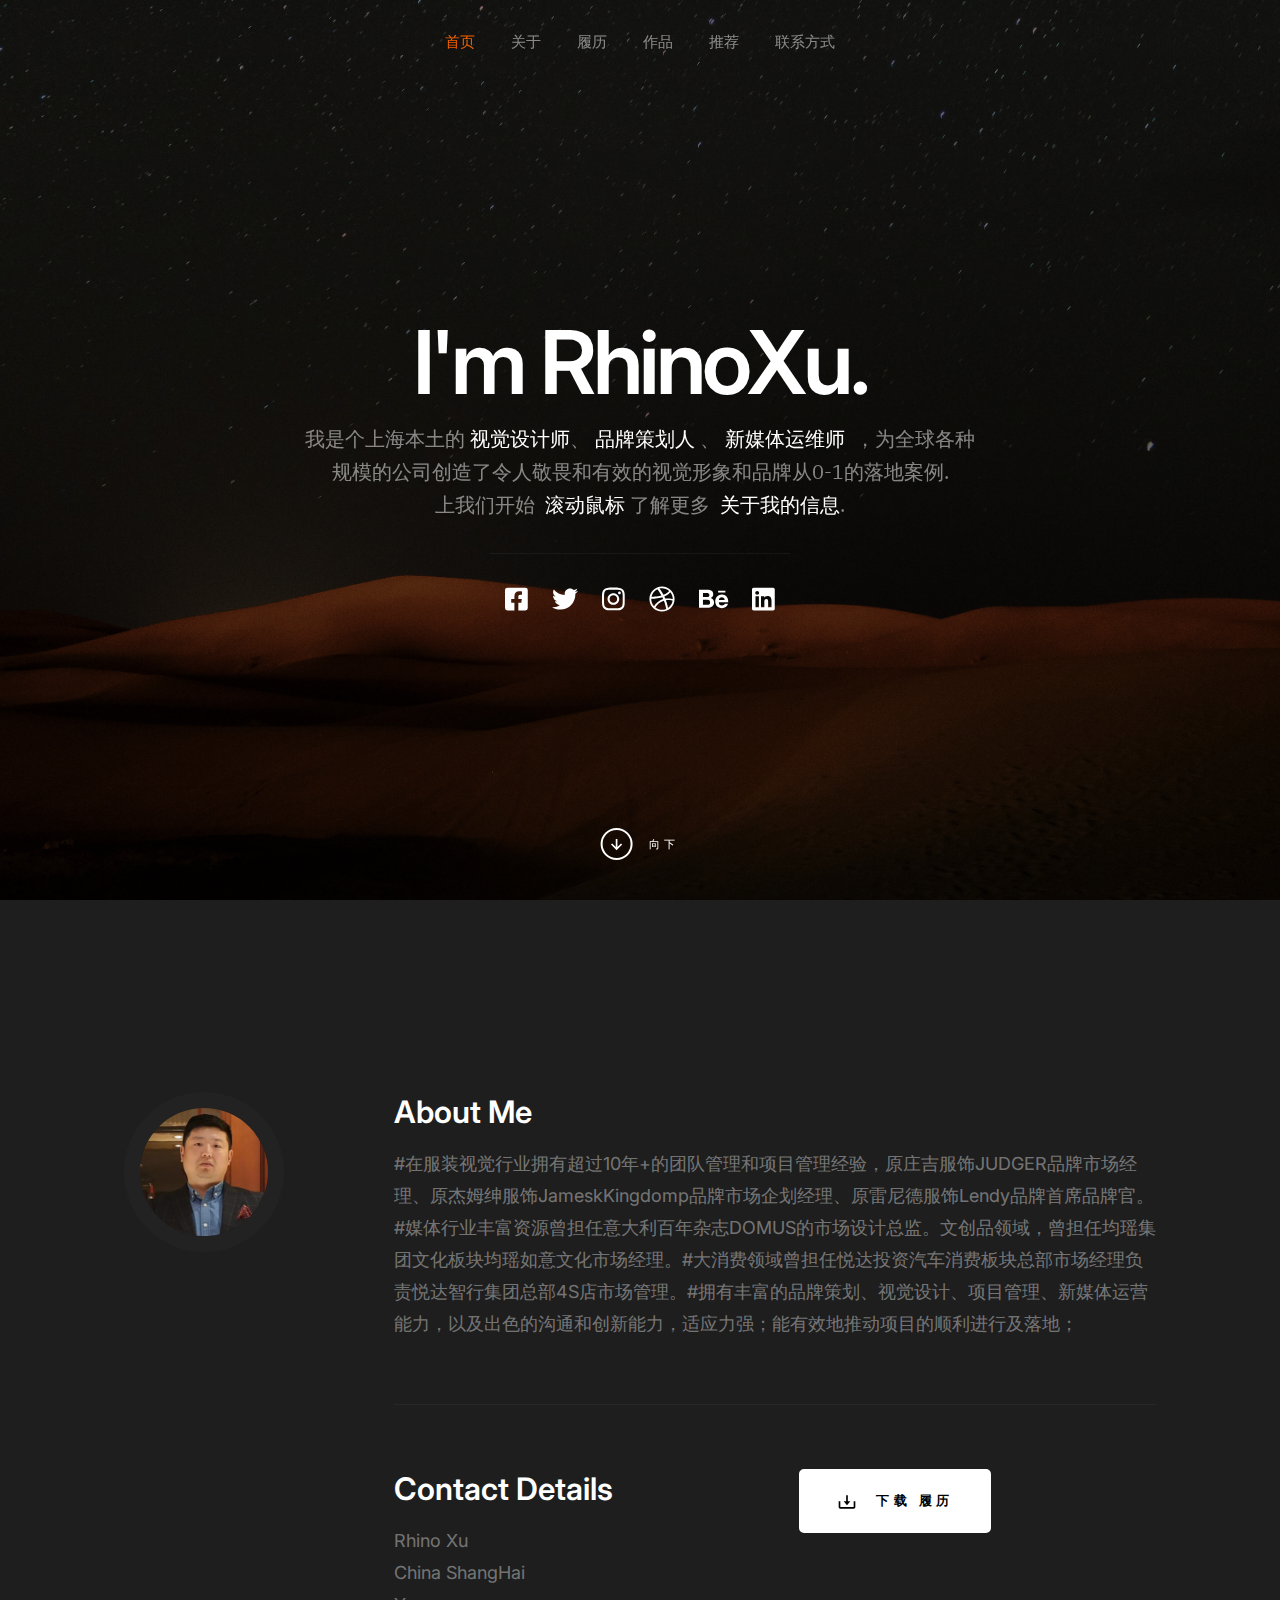
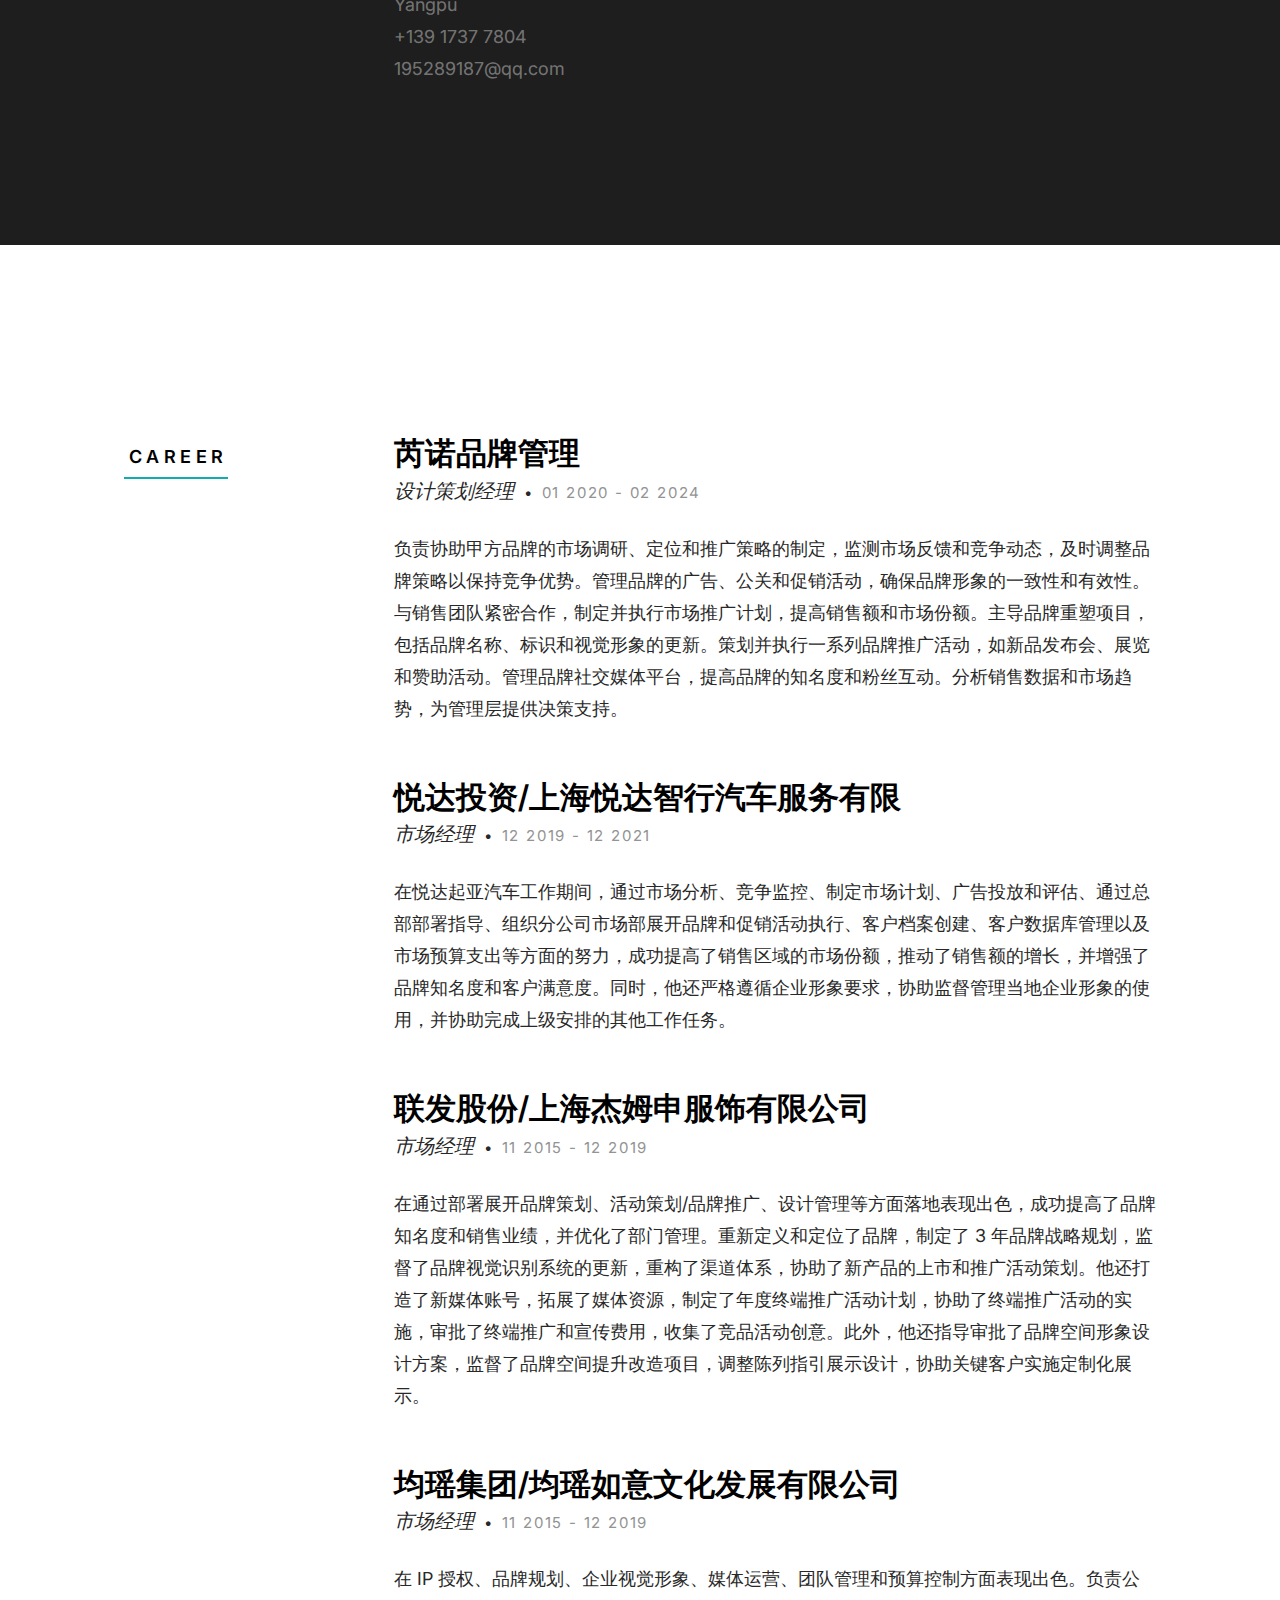
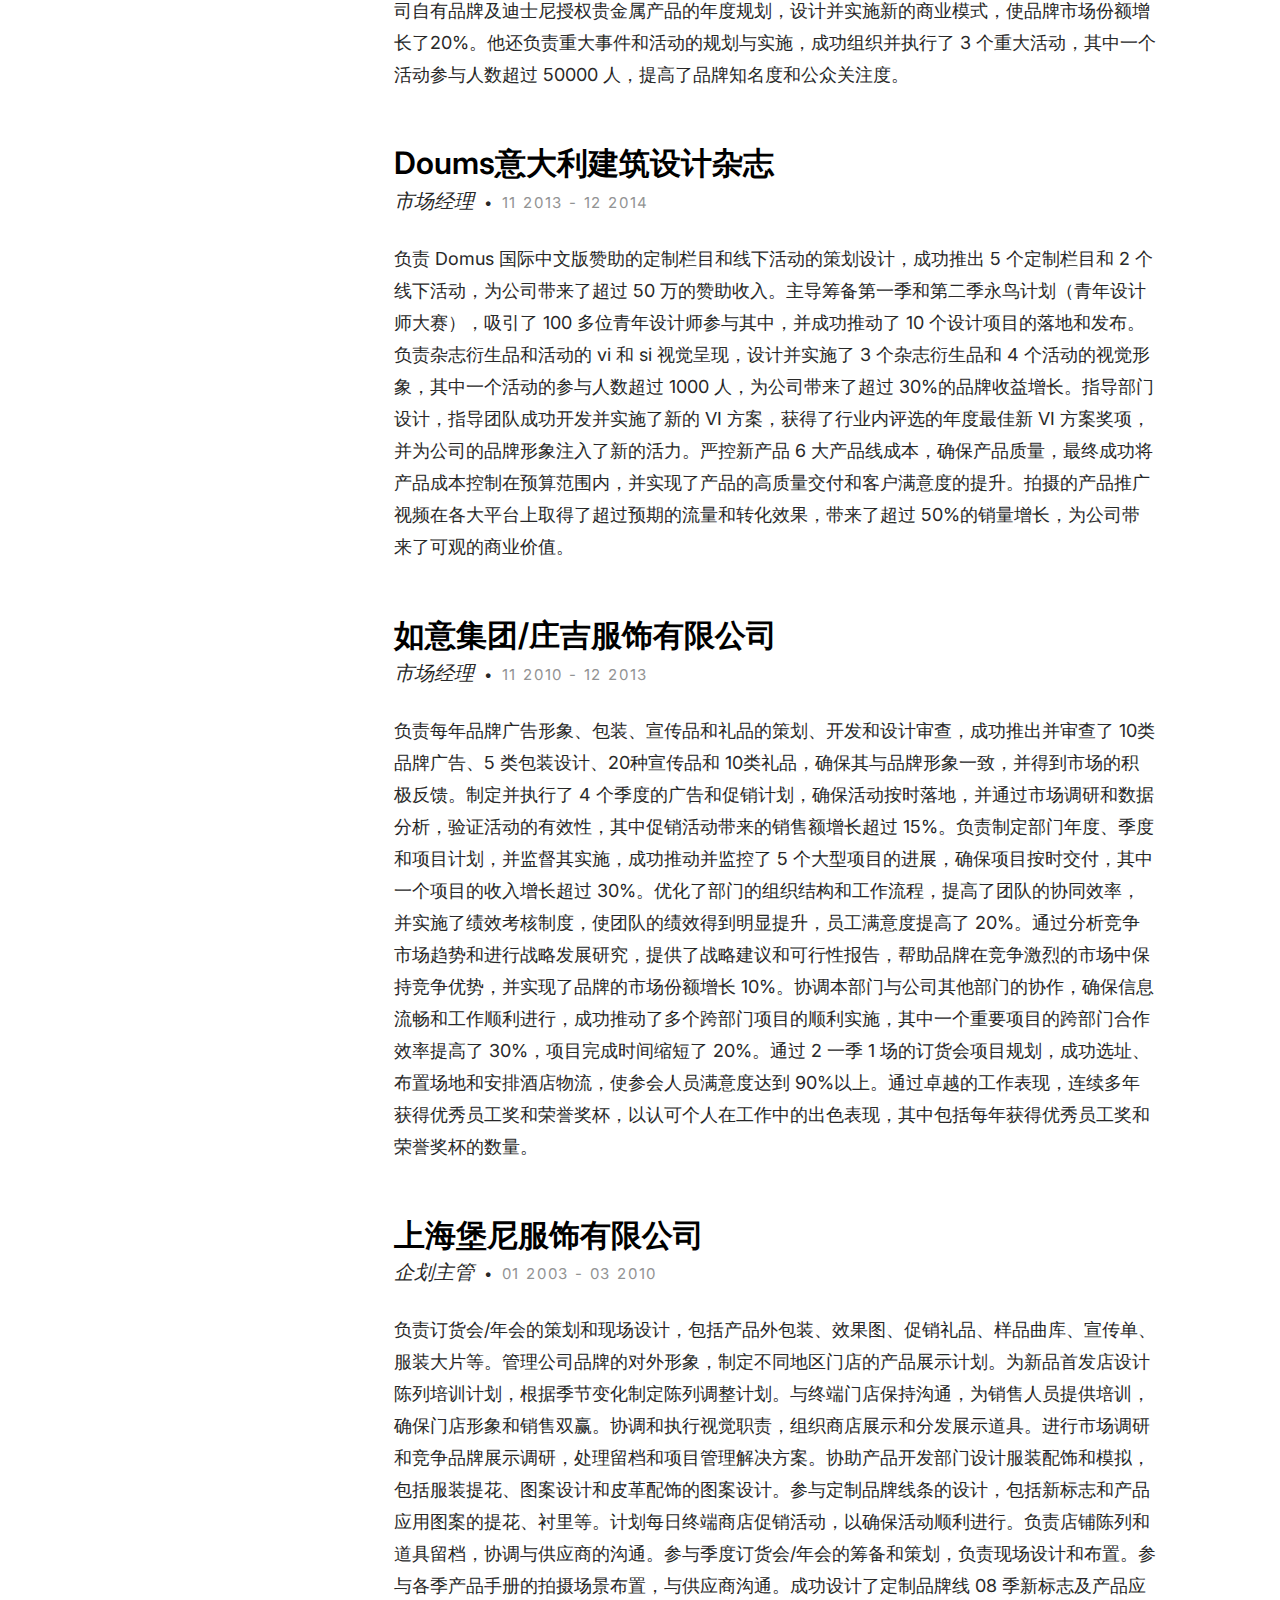
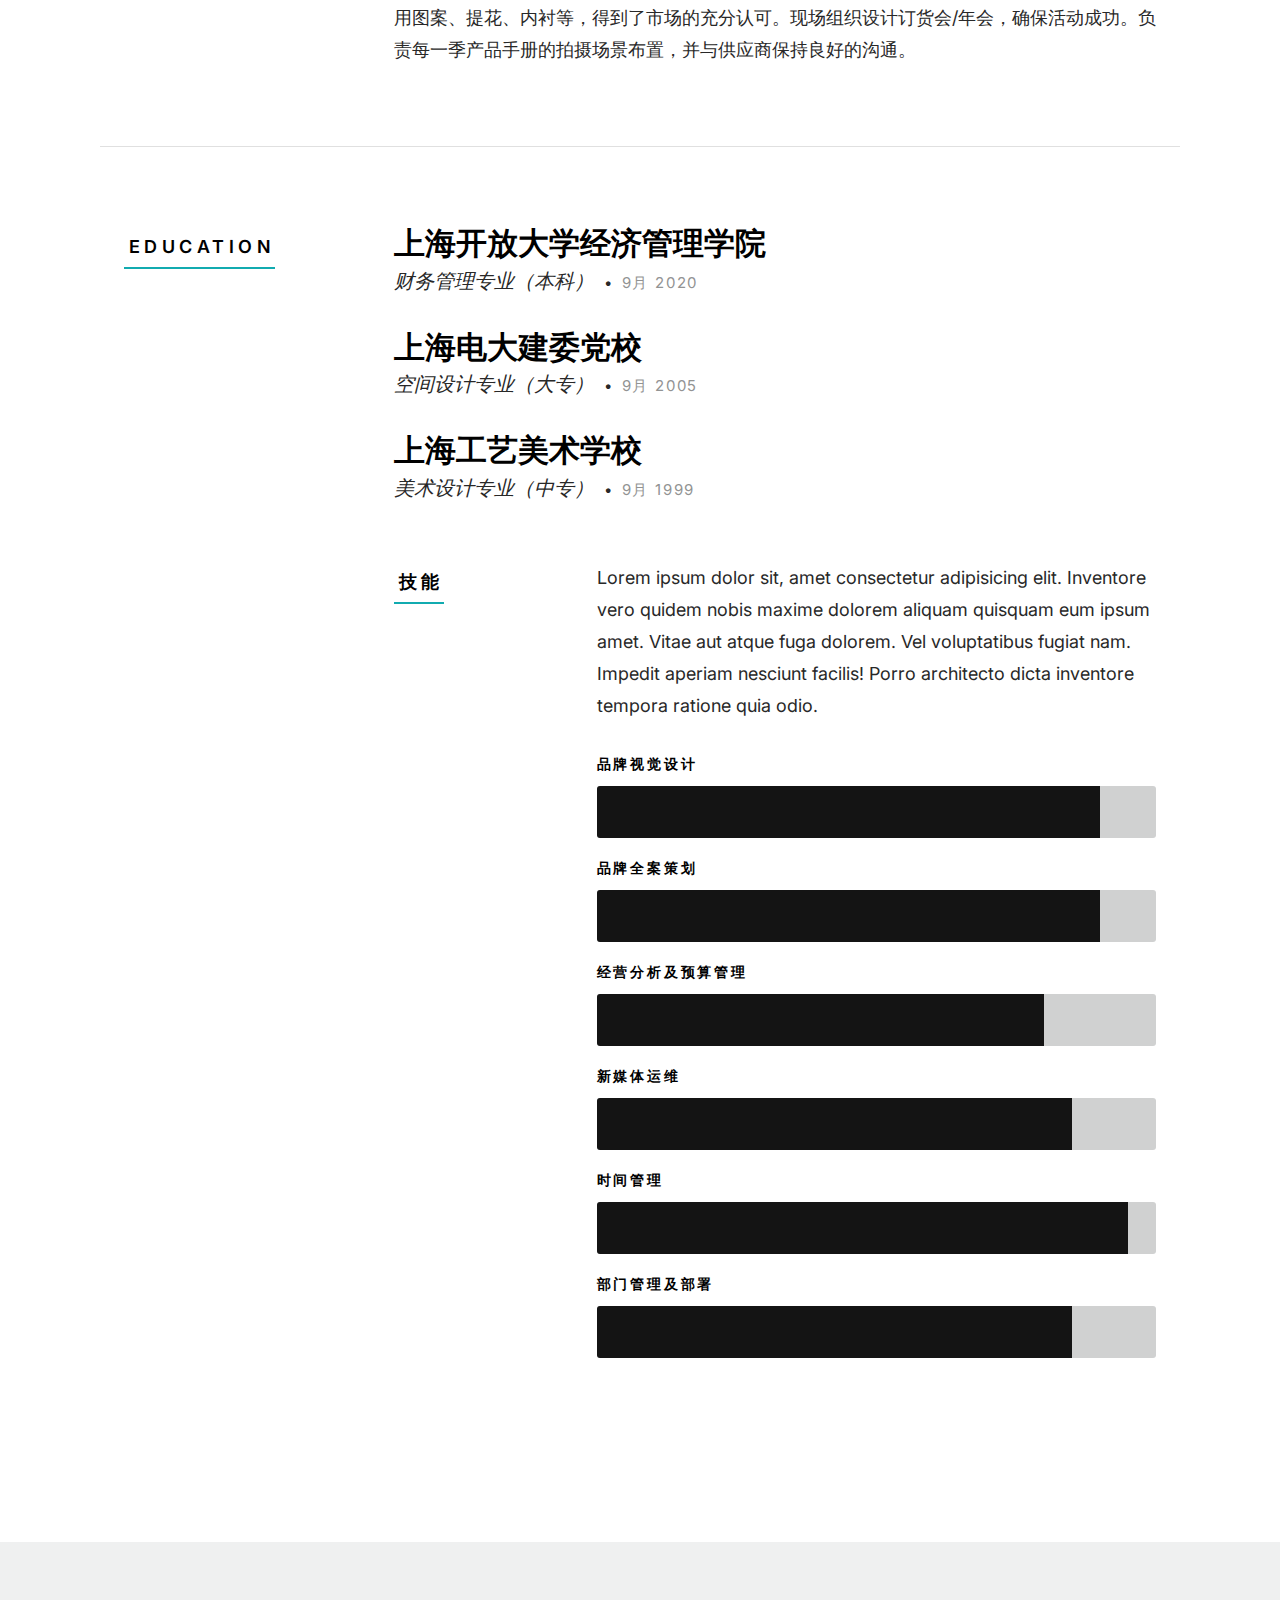
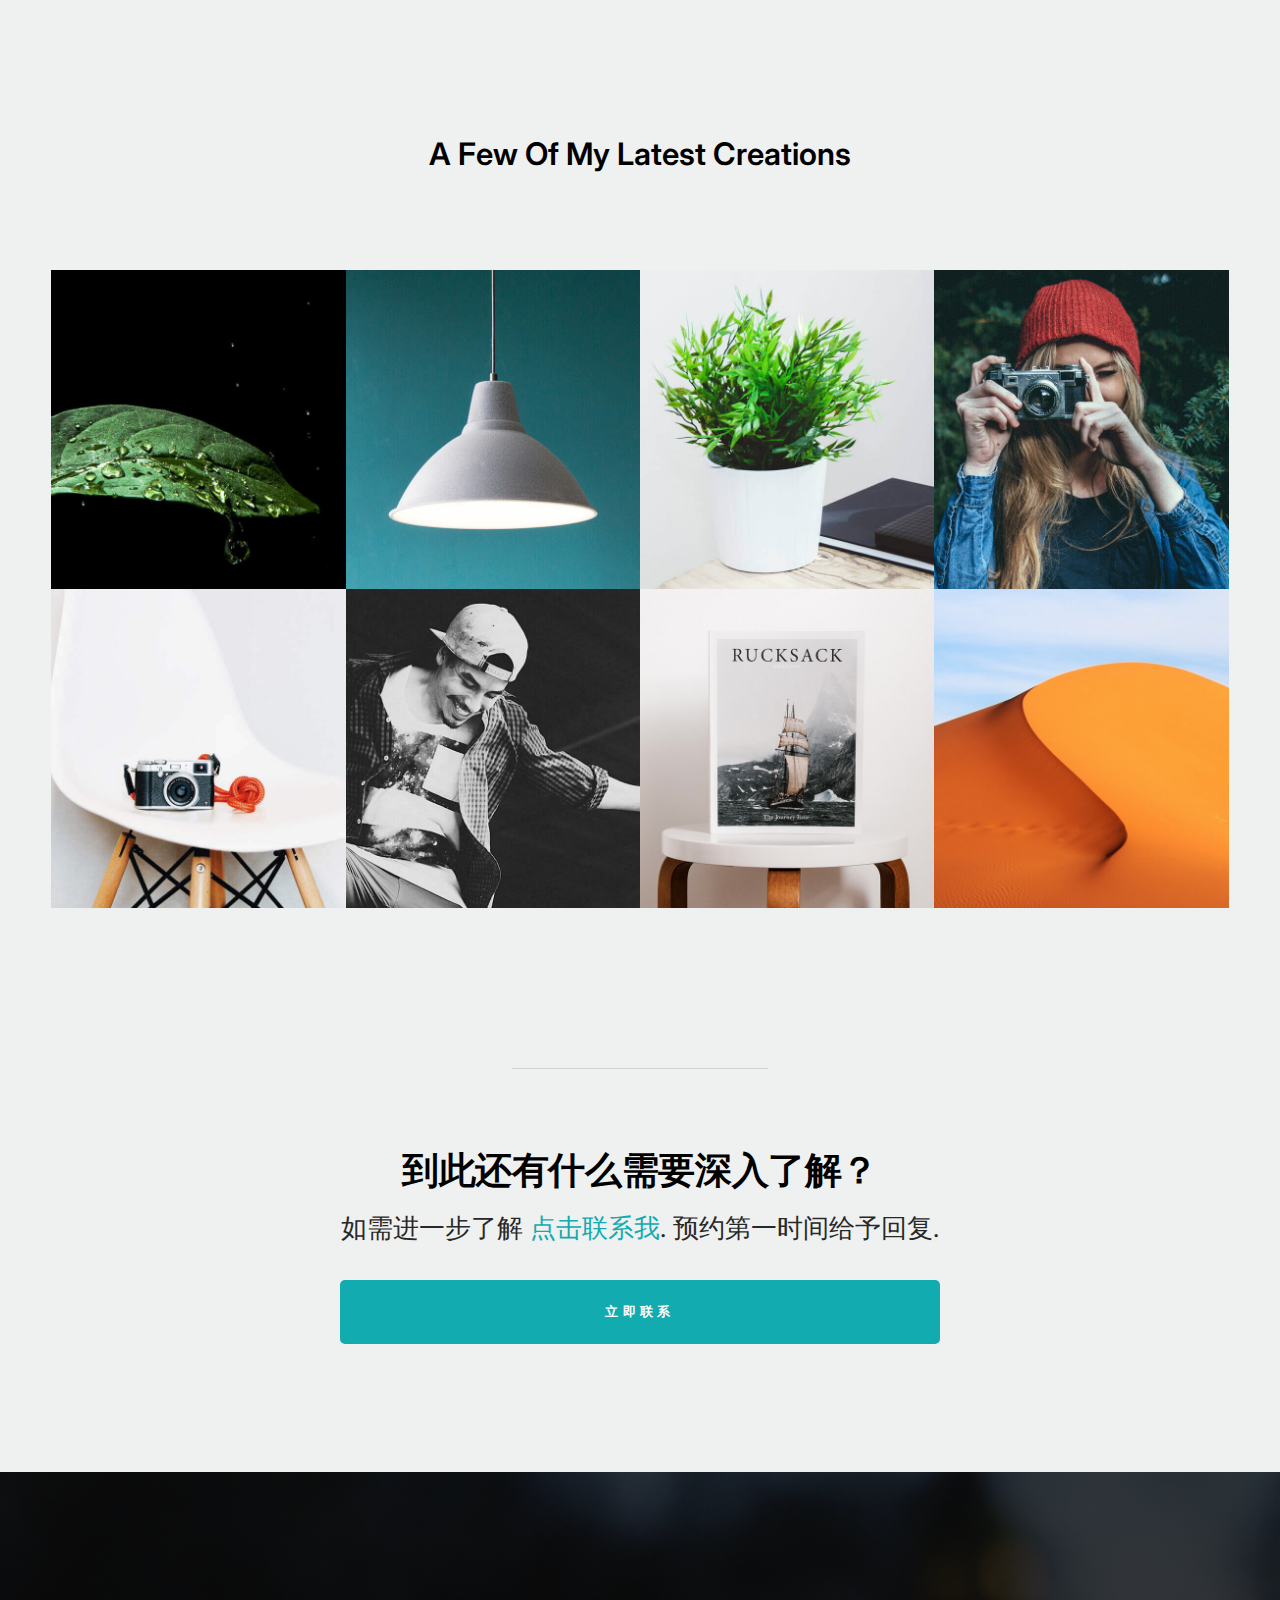
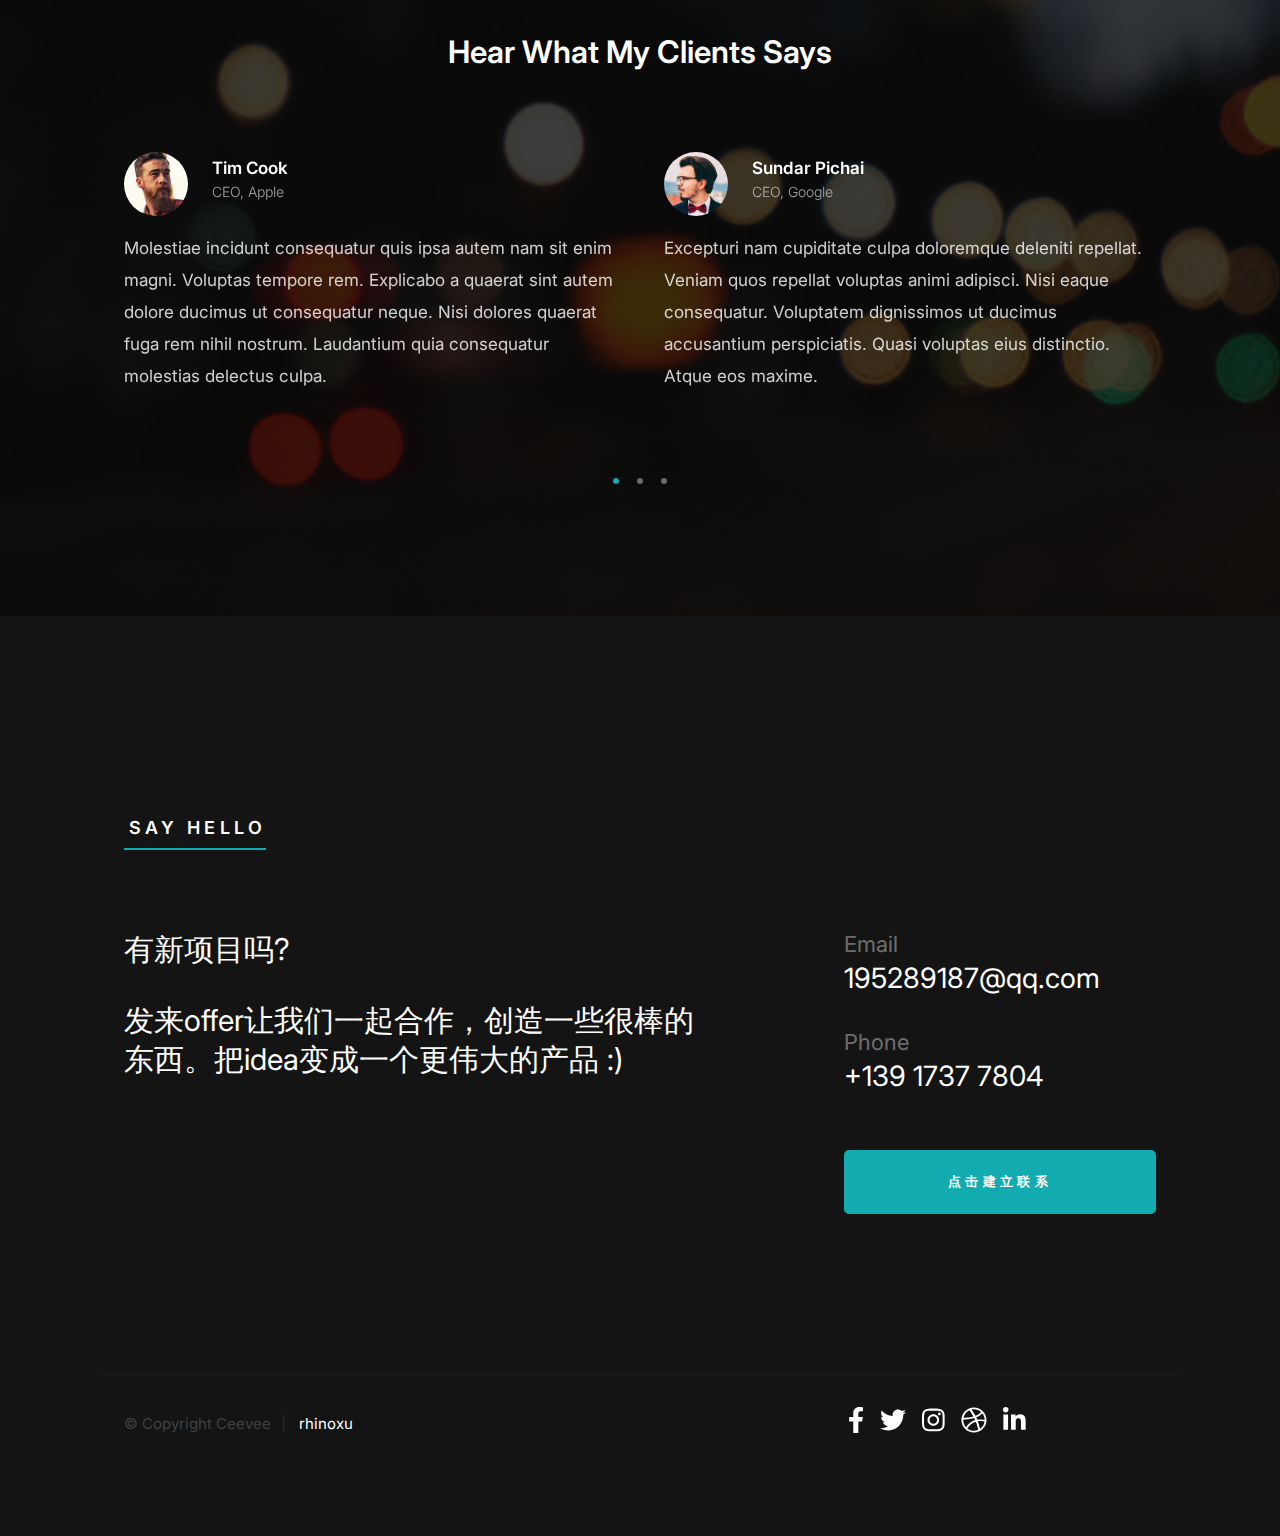
==== index.html @ cfe75bca "Add files via upload" ====
<!DOCTYPE html>
<html class="no-js" lang="en">
<head>

    <!--- basic page needs
    ================================================== -->
    <meta charset="utf-8">
    <title>RhinoXu Resume</title>
    <meta name="description" content="">
    <meta name="author" content="">

    <!-- mobile specific metas
    ================================================== -->
    <meta name="viewport" content="width=device-width, initial-scale=1">

    <!-- CSS
    ================================================== -->
    <link rel="stylesheet" href="css/styles.css">
    <link rel="stylesheet" href="css/vendor.css">

    <!-- script
    ================================================== -->
    <script defer src="js/vendor/fontawesome/all.min.js"></script>

    <!-- favicons
    ================================================== -->
    <link rel="apple-touch-icon" sizes="180x180" href="apple-touch-icon.png">
    <link rel="icon" type="image/png" sizes="32x32" href="favicon-32x32.png">
    <link rel="icon" type="image/png" sizes="16x16" href="favicon-16x16.png">
    <link rel="manifest" href="site.webmanifest">

</head>

<body id="top" class="ss-preload">


    <!-- preloader
    ================================================== -->
    <div id="preloader">
        <div id="loader"></div>
    </div>


    <!-- header
    ================================================== -->
    <header class="s-header">
        <div class="row s-header__nav-wrap">
            <nav class="s-header__nav">
                <ul>
                    <li class="current"><a class="smoothscroll" href="#hero">首页</a></li>
                    <li><a class="smoothscroll" href="#about">关于</a></li>
                    <li><a class="smoothscroll" href="#resume">履历</a></li>
                    <li><a class="smoothscroll" href="#portfolio">作品</a></li>
                    <li><a class="smoothscroll" href="#testimonials">推荐</a></li>
                    <li><a class="smoothscroll" href="#contact">联系方式</a></li>
                </ul>
            </nav>
        </div> <!-- end row -->
        
        <a class="s-header__menu-toggle" href="#0" title="Menu">
            <span class="s-header__menu-icon"></span>
        </a>
    </header> <!-- end s-header -->


    <!-- hero
    ================================================== -->
    <section id="hero" class="s-hero target-section">

        <div class="s-hero__bg rellax" data-rellax-speed="-7"></div>

        <div class="row s-hero__content">
            <div class="column">

                <div class="s-hero__content-about">

                    <h1>I'm RhinoXu.</h1>

                    <h3>
                   我是个上海本土的 <span>视觉设计师</span>、 <span>品牌策划人</span> 、 <span>新媒体运维师</span> &nbsp;，为全球各种规模的公司创造了令人敬畏和有效的视觉形象和品牌从0-1的落地案例. <br>
                   上我们开始&nbsp; <a class="smoothscroll" href="#about">滚动鼠标</a>
                    了解更多&nbsp; <a class="smoothscroll" href="#about">关于我的信息</a>.
                    </h3>

                    <div class="s-hero__content-social">
                        <a href="#0"><i class="fab fa-facebook-square" aria-hidden="true"></i></a>
                        <a href="#0"><i class="fab fa-twitter" aria-hidden="true"></i></a>
                        <a href="#0"><i class="fab fa-instagram" aria-hidden="true"></i></a>
                        <a href="#0"><i class="fab fa-dribbble" aria-hidden="true"></i></a>
                        <a href="#0"><i class="fab fa-behance" aria-hidden="true"></i></a>
                        <a href="#0"><i class="fab fa-linkedin" aria-hidden="true"></i></a>
                    </div>

                </div> <!-- end s-hero__content-about -->

            </div>
        </div> <!-- s-hero__content -->

        <div class="s-hero__scroll">
            <a href="#about" class="s-hero__scroll-link smoothscroll">
                <span class="scroll-arrow">
                    <svg xmlns="http://www.w3.org/2000/svg" width="24" height="24" viewBox="0 0 24 24" style="fill:rgba(0, 0, 0, 1);transform:;-ms-filter:"><path d="M18.707 12.707L17.293 11.293 13 15.586 13 6 11 6 11 15.586 6.707 11.293 5.293 12.707 12 19.414z"></path></svg>
                </span>
                <span class="scroll-text">向下</span>
            </a>
        </div> <!-- s-hero__scroll -->

    </section> <!-- end s-hero -->


    <!-- about
    ================================================== -->
    <section id="about" class="s-about target-section">

        <div class="row">
            <div class="column large-3 tab-12">
                <img class="s-about__pic" src="images/avatars/user-06.jpg" alt="">
            </div>
            <div class="column large-9 tab-12 s-about__content">
                <h3>About Me</h3>
                <p>
                #在服装视觉行业拥有超过10年+的团队管理和项目管理经验，原庄吉服饰JUDGER品牌市场经理、原杰姆绅服饰JameskKingdomp品牌市场企划经理、原雷尼德服饰Lendy品牌首席品牌官。#媒体行业丰富资源曾担任意大利百年杂志DOMUS的市场设计总监。文创品领域，曾担任均瑶集团文化板块均瑶如意文化市场经理。#大消费领域曾担任悦达投资汽车消费板块总部市场经理负责悦达智行集团总部4S店市场管理。#拥有丰富的品牌策划、视觉设计、项目管理、新媒体运营能力，以及出色的沟通和创新能力，适应力强；能有效地推动项目的顺利进行及落地；
                </p>

                <hr>

                <div class="row s-about__content-bottom">
                    <div class="column w-1000-stack">
                      <h3>Contact Details</h3>
    
                        <p>
                        Rhino Xu <br>
                        China ShangHai <br>
                        Yangpu <br>
                        <a href="tel:+13917377804">+139 1737 7804</a> <br>
                        <a href="mailto:#0">195289187@qq.com</a>
                        </p>
                        
                    </div>
                    <div class="column w-1000-stack">
                        <a href="images/简历/市场经理_许刚_本科_13年工作经验_一周内到.pdf" class="btn btn--download">
                            <svg xmlns="http://www.w3.org/2000/svg" width="24" height="24" viewBox="0 0 24 24" style="fill:rgba(0, 0, 0, 1);transform:;-ms-filter:"><path d="M12 16L16 11 13 11 13 4 11 4 11 11 8 11z"></path><path d="M20,18H4v-7H2v7c0,1.103,0.897,2,2,2h16c1.103,0,2-0.897,2-2v-7h-2V18z"></path></svg>
                            下载 履历
                        </a>
                    </div>
                </div>
            </div>
        </div> <!-- end row -->

    </section> <!-- end s-about -->


    <!-- resume
    ================================================== -->
    <section id="resume" class="s-resume target-section">
        
        <div class="row s-resume__section">
            <div class="column large-3 tab-12">
                <h3 class="section-header-allcaps">Career</h3>
            </div>
            <div class="column large-9 tab-12">
                <div class="resume-block">

                    <div class="resume-block__header">
                        <h4 class="h3">芮诺品牌管理</h4>
                        <p class="resume-block__header-meta">
                            <span>设计策划经理</span> 
                            <span class="resume-block__header-date">
                                01 2020 - 02 2024
                            </span>
                        </p>
                    </div>

                    <p>
                    负责协助甲方品牌的市场调研、定位和推广策略的制定，监测市场反馈和竞争动态，及时调整品牌策略以保持竞争优势。管理品牌的广告、公关和促销活动，确保品牌形象的一致性和有效性。与销售团队紧密合作，制定并执行市场推广计划，提高销售额和市场份额。主导品牌重塑项目，包括品牌名称、标识和视觉形象的更新。策划并执行一系列品牌推广活动，如新品发布会、展览和赞助活动。管理品牌社交媒体平台，提高品牌的知名度和粉丝互动。分析销售数据和市场趋势，为管理层提供决策支持。
                    </p>
                </div> <!-- end resume-block -->

                <div class="resume-block">

                    <div class="resume-block__header">
                        <h4 class="h3">悦达投资/上海悦达智行汽车服务有限</h4>
                        <p class="resume-block__header-meta">
                            <span>市场经理</span> 
                            <span class="resume-block__header-date">
                                12 2019 - 12 2021
                            </span>
                        </p>
                    </div>

                    <p>
                    在悦达起亚汽车工作期间，通过市场分析、竞争监控、制定市场计划、广告投放和评估、通过总部部署指导、组织分公司市场部展开品牌和促销活动执行、客户档案创建、客户数据库管理以及市场预算支出等方面的努力，成功提高了销售区域的市场份额，推动了销售额的增长，并增强了品牌知名度和客户满意度。同时，他还严格遵循企业形象要求，协助监督管理当地企业形象的使用，并协助完成上级安排的其他工作任务。
                    </p>
                </div> <!-- end resume-block -->

                <div class="resume-block">

                    <div class="resume-block__header">
                        <h4 class="h3">联发股份/上海杰姆申服饰有限公司</h4>
                        <p class="resume-block__header-meta">
                            <span>市场经理</span> 
                            <span class="resume-block__header-date">
                                11 2015 - 12 2019
                            </span>
                        </p>
                    </div>

                    <p>
                    在通过部署展开品牌策划、活动策划/品牌推广、设计管理等方面落地表现出色，成功提高了品牌知名度和销售业绩，并优化了部门管理。重新定义和定位了品牌，制定了 3 年品牌战略规划，监督了品牌视觉识别系统的更新，重构了渠道体系，协助了新产品的上市和推广活动策划。他还打造了新媒体账号，拓展了媒体资源，制定了年度终端推广活动计划，协助了终端推广活动的实施，审批了终端推广和宣传费用，收集了竞品活动创意。此外，他还指导审批了品牌空间形象设计方案，监督了品牌空间提升改造项目，调整陈列指引展示设计，协助关键客户实施定制化展示。
                    </p>
			    </div> <!-- end resume-block -->

                <div class="resume-block">

                    <div class="resume-block__header">
                        <h4 class="h3">均瑶集团/均瑶如意文化发展有限公司</h4>
                        <p class="resume-block__header-meta">
                            <span>市场经理</span> 
                            <span class="resume-block__header-date">
                                11 2015 - 12 2019
                            </span>
                        </p>
                    </div>

                    <p>
                    在 IP 授权、品牌规划、企业视觉形象、媒体运营、团队管理和预算控制方面表现出色。负责公司自有品牌及迪士尼授权贵金属产品的年度规划，设计并实施新的商业模式，使品牌市场份额增长了20%。他还负责重大事件和活动的规划与实施，成功组织并执行了 3 个重大活动，其中一个活动参与人数超过 50000 人，提高了品牌知名度和公众关注度。
                    </p>
                </div> <!-- end resume-block -->

                <div class="resume-block">

                    <div class="resume-block__header">
                        <h4 class="h3">Doums意大利建筑设计杂志</h4>
                        <p class="resume-block__header-meta">
                            <span>市场经理</span> 
                            <span class="resume-block__header-date">
                                11 2013 - 12 2014
                            </span>
                        </p>
                    </div>

                    <p>
                    负责 Domus 国际中文版赞助的定制栏目和线下活动的策划设计，成功推出 5 个定制栏目和 2 个线下活动，为公司带来了超过 50 万的赞助收入。主导筹备第一季和第二季永鸟计划（青年设计师大赛），吸引了 100 多位青年设计师参与其中，并成功推动了 10 个设计项目的落地和发布。负责杂志衍生品和活动的 vi 和 si 视觉呈现，设计并实施了 3 个杂志衍生品和 4 个活动的视觉形象，其中一个活动的参与人数超过 1000 人，为公司带来了超过 30%的品牌收益增长。指导部门设计，指导团队成功开发并实施了新的 VI 方案，获得了行业内评选的年度最佳新 VI 方案奖项，并为公司的品牌形象注入了新的活力。严控新产品 6 大产品线成本，确保产品质量，最终成功将产品成本控制在预算范围内，并实现了产品的高质量交付和客户满意度的提升。拍摄的产品推广视频在各大平台上取得了超过预期的流量和转化效果，带来了超过 50%的销量增长，为公司带来了可观的商业价值。
                    </p>
					                    </p>
                </div> <!-- end resume-block -->

                <div class="resume-block">

                    <div class="resume-block__header">
                        <h4 class="h3">如意集团/庄吉服饰有限公司</h4>
                        <p class="resume-block__header-meta">
                            <span>市场经理</span> 
                            <span class="resume-block__header-date">
                                11 2010 - 12 2013
                            </span>
                        </p>
                    </div>

                    <p>
                    负责每年品牌广告形象、包装、宣传品和礼品的策划、开发和设计审查，成功推出并审查了 10类品牌广告、5 类包装设计、20种宣传品和 10类礼品，确保其与品牌形象一致，并得到市场的积极反馈。制定并执行了 4 个季度的广告和促销计划，确保活动按时落地，并通过市场调研和数据分析，验证活动的有效性，其中促销活动带来的销售额增长超过 15%。负责制定部门年度、季度和项目计划，并监督其实施，成功推动并监控了 5 个大型项目的进展，确保项目按时交付，其中一个项目的收入增长超过 30%。优化了部门的组织结构和工作流程，提高了团队的协同效率，并实施了绩效考核制度，使团队的绩效得到明显提升，员工满意度提高了 20%。通过分析竞争市场趋势和进行战略发展研究，提供了战略建议和可行性报告，帮助品牌在竞争激烈的市场中保持竞争优势，并实现了品牌的市场份额增长 10%。协调本部门与公司其他部门的协作，确保信息流畅和工作顺利进行，成功推动了多个跨部门项目的顺利实施，其中一个重要项目的跨部门合作效率提高了 30%，项目完成时间缩短了 20%。通过 2 一季 1 场的订货会项目规划，成功选址、布置场地和安排酒店物流，使参会人员满意度达到 90%以上。通过卓越的工作表现，连续多年获得优秀员工奖和荣誉奖杯，以认可个人在工作中的出色表现，其中包括每年获得优秀员工奖和荣誉奖杯的数量。
                    </p>
                </div> <!-- end resume-block -->

                <div class="resume-block">

                    <div class="resume-block__header">
                        <h4 class="h3">上海堡尼服饰有限公司</h4>
                        <p class="resume-block__header-meta">
                            <span>企划主管</span> 
                            <span class="resume-block__header-date">
                                01 2003 - 03 2010
                            </span>
                        </p>
                    </div>

                    <p>
                    负责订货会/年会的策划和现场设计，包括产品外包装、效果图、促销礼品、样品曲库、宣传单、服装大片等。管理公司品牌的对外形象，制定不同地区门店的产品展示计划。为新品首发店设计陈列培训计划，根据季节变化制定陈列调整计划。与终端门店保持沟通，为销售人员提供培训，确保门店形象和销售双赢。协调和执行视觉职责，组织商店展示和分发展示道具。进行市场调研和竞争品牌展示调研，处理留档和项目管理解决方案。协助产品开发部门设计服装配饰和模拟，包括服装提花、图案设计和皮革配饰的图案设计。参与定制品牌线条的设计，包括新标志和产品应用图案的提花、衬里等。计划每日终端商店促销活动，以确保活动顺利进行。负责店铺陈列和道具留档，协调与供应商的沟通。参与季度订货会/年会的筹备和策划，负责现场设计和布置。参与各季产品手册的拍摄场景布置，与供应商沟通。成功设计了定制品牌线 08 季新标志及产品应用图案、提花、内衬等，得到了市场的充分认可。现场组织设计订货会/年会，确保活动成功。负责每一季产品手册的拍摄场景布置，并与供应商保持良好的沟通。
                    </p>

                </div> <!-- end resume-block -->
            </div>
        </div> <!-- s-resume__section -->


        <div class="row s-resume__section">
            <div class="column large-3 tab-12">
                <h3 class="section-header-allcaps">Education</h3>
            </div>
            <div class="column large-9 tab-12">
                <div class="resume-block">

                    <div class="resume-block__header">
                        <h4 class="h3">上海开放大学经济管理学院</h4>
                        <p class="resume-block__header-meta">
                            <span>财务管理专业（本科）</span> 
                            <span class="resume-block__header-date">
                                9月 2020
                            </span>
                        </p>
                    </div>

                    <p>
                    </p>
                <div class="resume-block">

                    <div class="resume-block__header">
                        <h4 class="h3">上海电大建委党校</h4>
                        <p class="resume-block__header-meta">
                            <span>空间设计专业（大专）</span> 
                            <span class="resume-block__header-date">
                                9月 2005
                            </span>
                        </p>
                    </div>

                    <p>
                   
                    </p>
        
		   <div class="resume-block">

                    <div class="resume-block__header">
                        <h4 class="h3">上海工艺美术学校</h4>
                        <p class="resume-block__header-meta">
                            <span>美术设计专业（中专）</span> 
                            <span class="resume-block__header-date">
                                9月 1999
                            </span>
                        </p>
                    </div>

                    <p>
                   
                    </p>

                </div> <!-- end resume-block -->
            </div>
        </div> <!-- s-resume__section -->


        <div class="row s-resume__section">
            <div class="column large-3 tab-12">
                <h3 class="section-header-allcaps">技能</h3>
            </div>
            <div class="column large-9 tab-12">
                <div class="resume-block">

                    <p>
                    Lorem ipsum dolor sit, amet consectetur adipisicing elit. Inventore 
                    vero quidem nobis maxime dolorem aliquam quisquam eum ipsum amet. Vitae 
                    aut atque fuga dolorem. Vel voluptatibus fugiat nam. Impedit aperiam 
                    nesciunt facilis! Porro architecto dicta inventore tempora ratione quia odio.
                    </p>

                    <ul class="skill-bars-fat">
                        <li>
                        <div class="progress percent90"></div>
                        <strong>品牌视觉设计&nbsp;</strong>
                        </li>
                        <li>
                        <div class="progress percent90
									"></div>
                        <strong>品牌全案策划</strong>
                        </li>
                        <li>
                        <div class="progress percent80"></div>
                        <strong>经营分析及预算管理&nbsp;</strong>
                        </li>
                        <li>
                        <div class="progress percent85"></div>
                        <strong>新媒体运维</strong>
                        </li>
                        <li>
                        <div class="progress percent95
									"></div>
                        <strong>时间管理</strong>
                        </li>
                        <li>
                        <div class="progress percent85"></div>
                        <strong>部门管理及部署</strong>
                        </li>
                    </ul>

                </div> <!-- end resume-block -->

            </div>
        </div> <!-- s-resume__section -->

    </section> <!-- end s-resume -->


    <!-- portfolio
    ================================================== -->
    <section id="portfolio" class="s-portfolio target-section">

        <div class="row s-portfolio__header">
            <div class="column large-12">
                <h3>A Few Of My Latest Creations</h3>
            </div>
        </div>

        <div class="row collapse block-large-1-4 block-medium-1-3 block-tab-1-2 block-500-stack folio-list">

            <div class="column folio-item">
                <a href="#modal-01" class="folio-item__thumb">
                    <img src="images/portfolio/droplet.jpg" 
                         srcset="images/portfolio/droplet.jpg 1x, 
                                 images/portfolio/droplet@2x.jpg 2x" alt="">
                </a>
            </div> <!-- end folio-item -->

            <div class="column folio-item">
                <a href="#modal-02" class="folio-item__thumb">
                    <img src="images/portfolio/lamp.jpg" 
                         srcset="images/portfolio/lamp.jpg 1x, 
                                 images/portfolio/lamp@2x.jpg 2x" alt="">
                </a>
            </div> <!-- end folio-item -->

            <div class="column folio-item">
                <a href="#modal-03" class="folio-item__thumb">
                    <img src="images/portfolio/minimalismo.jpg" 
                         srcset="images/portfolio/minimalismo.jpg 1x, 
                                 images/portfolio/minimalismo@2x.jpg 2x" alt="">
                </a>
            </div> <!-- end folio-item -->

            <div class="column folio-item">
                <a href="#modal-04" class="folio-item__thumb">
                    <img src="images/portfolio/shutterbug.jpg" 
                         srcset="images/portfolio/shutterbug.jpg 1x, 
                                 images/portfolio/shutterbug@2x.jpg 2x" alt="">
                </a>
            </div> <!-- end folio-item -->

            <div class="column folio-item">
                <a href="#modal-05" class="folio-item__thumb">
                    <img src="images/portfolio/fuji.jpg" 
                         srcset="images/portfolio/fuji.jpg 1x, 
                                 images/portfolio/fuji@2x.jpg 2x" alt="">
                </a>
            </div> <!-- end folio-item -->

            <div class="column folio-item">
                <a href="#modal-06" class="folio-item__thumb">
                    <img src="images/portfolio/skaterboy.jpg" 
                         srcset="images/portfolio/skaterboy.jpg 1x, 
                                 images/portfolio/skaterboy@2x.jpg 2x" alt="">
                </a>
            </div> <!-- end folio-item -->

            <div class="column folio-item">
                <a href="#modal-07" class="folio-item__thumb">
                    <img src="images/portfolio/rucksack.jpg" 
                         srcset="images/portfolio/rucksack.jpg 1x, 
                                 images/portfolio/rucksack@2x.jpg 2x" alt="">
                </a>
            </div> <!-- end folio-item -->

            <div class="column folio-item">
                <a href="#modal-08" class="folio-item__thumb">
                    <img src="images/portfolio/sanddunes.jpg" 
                         srcset="images/portfolio/sanddunes.jpg 1x, 
                                 images/portfolio/sanddunes@2x.jpg 2x" alt="">
                </a>
            </div> <!-- end folio-item -->

        </div> <!-- end folio-list -->


        <!-- Modal Templates Popup
        =========================================================== -->
        <div id="modal-01" hidden>
            <div class="modal-popup">
                <img src="images/portfolio/gallery/g-droplet.jpg" alt="" />
    
                <div class="modal-popup__desc">
                    <h5>Droplet</h5>
                    <p>Odio soluta enim quos sit asperiores rerum rerum repudiandae cum. Vel voluptatem alias qui assumenda iure et expedita voluptatem. Ratione officiis quae.</p>
                    <ul class="modal-popup__cat">
                        <li>Branding</li>
                        <li>Product Design</li>
                    </ul>
                </div>
    
                <a href="https://www.behance.net/" class="modal-popup__details">Project link</a>
            </div>
        </div> <!-- end modal -->

        <div id="modal-02" hidden>
            <div class="modal-popup">
                <img src="images/portfolio/gallery/g-lamp.jpg" alt="" />
    
                <div class="modal-popup__desc">
                    <h5>The Lamp</h5>
                    <p>Proin gravida nibh vel velit auctor aliquet. Aenean sollicitudin, lorem quis bibendum auctor, nisi elit consequat ipsum, nec sagittis sem nibh id elit.</p>
                    <ul class="modal-popup__cat">
                        <li>Branding</li>
                    </ul>
                </div>
    
                <a href="https://www.behance.net/" class="modal-popup__details">Project link</a>
            </div>
        </div> <!-- end modal -->

        <div id="modal-03" hidden>
            <div class="modal-popup">
                <img src="images/portfolio/gallery/g-minimalismo.jpg" alt="" />
    
                <div class="modal-popup__desc">
                    <h5>Minimalismo</h5>
                    <p>Exercitationem reprehenderit quod explicabo consequatur aliquid ut magni ut. Deleniti quo corrupti illum velit eveniet ratione necessitatibus ipsam mollitia.</p>
                    <ul class="modal-popup__cat">
                        <li>Product Design</li>
                    </ul>
                </div>
    
                <a href="https://www.behance.net/" class="modal-popup__details">Project link</a>
            </div>
        </div> <!-- end modal -->

        <div id="modal-04" hidden>
            <div class="modal-popup">
                <img src="images/portfolio/gallery/g-shutterbug.jpg" alt="" />
    
                <div class="modal-popup__desc">
                    <h5>Shutterbug</h5>
                    <p>Dolores velit qui quos nobis. Aliquam delectus voluptas quos possimus non voluptatem voluptas voluptas. Est doloribus eligendi porro doloribus voluptatum.</p>
                    <ul class="modal-popup__cat">
                        <li>E-Commerce</li>
                    </ul>
                </div>
    
                <a href="https://www.behance.net/" class="modal-popup__details">Project link</a>
            </div>
        </div> <!-- end modal -->

        <div id="modal-05" hidden>
            <div class="modal-popup">

                <img src="images/portfolio/gallery/g-fuji.jpg" alt="" />
    
                <div class="modal-popup__desc">
                    <h5>Fuji</h5>
                    <p>Proin gravida nibh vel velit auctor aliquet. Aenean sollicitudin, lorem quis bibendum auctor, nisi elit consequat ipsum, nec sagittis sem nibh id elit.</p>
                    <ul class="modal-popup__cat">
                        <li>Product Design</li>
                    </ul>
                </div>
    
                <a href="https://www.behance.net/" class="modal-popup__details">Project link</a>
            </div>
        </div> <!-- end modal -->

        <div id="modal-06" hidden>
            <div class="modal-popup">
                <img src="images/portfolio/gallery/g-skaterboy.jpg" alt="" />
    
                <div class="modal-popup__desc">
                    <h5>Skaterboy</h5>
                    <p>Quisquam vel libero consequuntur autem voluptas. Qui aut vero. Omnis fugit mollitia cupiditate voluptas. Aenean sollicitudin, lorem quis bibendum auctor.</p>
                    <ul class="modal-popup__cat">
                        <li>Branding</li>
                        <li>Product Design</li>
                    </ul>
                </div>
    
                <a href="https://www.behance.net/" class="modal-popup__details">Project link</a>
            </div>
        </div> <!-- end modal -->

        <div id="modal-07" hidden>
            <div class="modal-popup">
                <img src="images/portfolio/gallery/g-rucksack.jpg" alt="" />
    
                <div class="modal-popup__desc">
                    <h5>Rucksack</h5>
                    <p>Odio soluta enim quos sit asperiores rerum rerum repudiandae cum. Vel voluptatem alias qui assumenda iure et expedita voluptatem. Ratione officiis quae.</p>
                    <ul class="modal-popup__cat">
                        <li>Branding</li>
                        <li>Product Design</li>
                    </ul>
                </div>
    
                <a href="https://www.behance.net/" class="modal-popup__details">Project link</a>
            </div>
        </div> <!-- end modal -->

        <div id="modal-08" hidden>
            <div class="modal-popup">
                <img src="images/portfolio/gallery/g-sanddunes.jpg" alt="" />
    
                <div class="modal-popup__desc">
                    <h5>Sand Dunes</h5>
                    <p>Proin gravida nibh vel velit auctor aliquet. Aenean sollicitudin, lorem quis bibendum auctor, nisi elit consequat ipsum, nec sagittis sem nibh id elit.</p>
                    <ul class="modal-popup__cat">
                        <li>Web Design</li>
                    </ul>
                </div>
    
                <a href="https://www.behance.net/" class="modal-popup__details">Project link</a>
            </div>
        </div> <!-- end modal -->


    </section> <!-- end s-portfolio -->


    <!-- CTA
    ================================================== -->
    <section class="s-cta">

        <div class="row">
            <div class="column">
                <h3 class="h2 section-desc">
                    到此还有什么需要深入了解？
                </h3>
            </div>
        </div> <!-- end heading-block -->

        <div class="row cta-content">
            <div class="column">
                <p>
                如需进一步了解 <a href="#contact">点击联系我</a>.
                预约第一时间给予回复.
                </p>

                <a href="#contact" class="btn btn--primary h-full-width">立即联系</a>
            </div>
        </div> <!-- end cta-content -->

    </section> <!-- end s-cta -->


    <!-- testimonials
    ================================================== -->
    <section id="testimonials" class="s-testimonials target-section">

        <div class="s-testimonials__bg"></div>

        <div class="row s-testimonials__header">
            <div class="column large-12">
                <h3>Hear What My Clients Says</h3>
            </div>
        </div>

        <div class="row s-testimonials__content">

            <div class="column">

                <div class="swiper-container testimonial-slider">

                    <div class="swiper-wrapper">

                        <div class="testimonial-slider__slide swiper-slide">
                            <div class="testimonial-slider__author">
                                <img src="images/avatars/user-02.jpg" alt="Author image" class="testimonial-slider__avatar">
                                <cite class="testimonial-slider__cite">
                                    <strong>Tim Cook</strong>
                                    <span>CEO, Apple</span>
                                </cite>
                            </div>
                            <p>
                            Molestiae incidunt consequatur quis ipsa autem nam sit enim magni. Voluptas tempore rem. 
                            Explicabo a quaerat sint autem dolore ducimus ut consequatur neque.  Nisi dolores quaerat fuga rem nihil nostrum.
                            Laudantium quia consequatur molestias delectus culpa.
                            </p>
                        </div> <!-- end testimonial-slider__slide -->
        
                        <div class="testimonial-slider__slide swiper-slide">
                            <div class="testimonial-slider__author">
                                <img src="images/avatars/user-03.jpg" alt="Author image" class="testimonial-slider__avatar">
                                <cite class="testimonial-slider__cite">
                                    <strong>Sundar Pichai</strong>
                                    <span>CEO, Google</span>
                                </cite>
                            </div>
                            <p>
                            Excepturi nam cupiditate culpa doloremque deleniti repellat. Veniam quos repellat voluptas animi adipisci.
                            Nisi eaque consequatur. Voluptatem dignissimos ut ducimus accusantium perspiciatis.
                            Quasi voluptas eius distinctio. Atque eos maxime.
                            </p>
                        </div> <!-- end testimonial-slider__slide -->
        
                        <div class="testimonial-slider__slide swiper-slide">
                            <div class="testimonial-slider__author">
                                <img src="images/avatars/user-04.jpg" alt="Author image" class="testimonial-slider__avatar">
                                <cite class="testimonial-slider__cite">
                                    <strong>Satya Nadella</strong>
                                    <span>CEO, Microsoft</span>
                                </cite>
                            </div>
                            <p>
                            Repellat dignissimos libero. Qui sed at corrupti expedita voluptas odit. Nihil ea quia nesciunt. Ducimus aut sed ipsam.  
                            Autem eaque officia cum exercitationem sunt voluptatum accusamus. Quasi voluptas eius distinctio.
                            Voluptatem dignissimos ut.
                            </p>
                        </div> <!-- end testimonial-slider__slide -->

                        <div class="testimonial-slider__slide swiper-slide">
                            <div class="testimonial-slider__author">
                                <img src="images/avatars/user-05.jpg" alt="Author image" class="testimonial-slider__avatar">
                                <cite class="testimonial-slider__cite">
                                    <strong>Jeff Bezos</strong>
                                    <span>CEO, Amazon</span>
                                </cite>
                            </div>
                            <p>
                            Nunc interdum lacus sit amet orci. Vestibulum dapibus nunc ac augue. Fusce vel dui. In ac felis 
                            quis tortor malesuada pretium. Curabitur vestibulum aliquam leo. Qui sed at corrupti expedita voluptas odit. 
                            Nihil ea quia nesciunt. Ducimus aut sed ipsam.
                            </p>
                        </div> <!-- end testimonial-slider__slide -->
    
                    </div> <!-- end testimonial slider swiper-wrapper -->

                    <div class="swiper-pagination"></div>

                </div> <!-- end swiper-container -->

            </div> <!-- end column -->

        </div> <!-- end row -->

    </section> <!-- end s-testimonials -->


    <!-- contact
    ================================================== -->
    <section id="contact" class="s-contact target-section">

        <div class="row s-contact__header">
            <div class="column large-12">
                <h3 class="section-header-allcaps">Say Hello</h3>
            </div>
        </div>

        <div class="row s-contact__content">

            <div class="column large-7 medium-12">

                <h3 class="huge-text">
                有新项目吗?</p>
				
				发来offer让我们一起合作，创造一些很棒的东西。把idea变成一个更伟大的产品 :)
                </h3>

            </div>

            <div class="column large-4 medium-12">

                <div class="row contact-infos">
                    <div class="column large-12 medium-6 tab-12">
                        <div class="contact-block">
                            <h5 class="contact-block__header">
                                Email
                            </h5>
                            <p class="contact-block__content">
                                <a class="mailtoui" href="mailto:sayhello@ceevee.com">195289187@qq.com</a>
                            </p>
                        </div> <!-- end contact-block -->
                    </div>
                    <div class="column large-12 medium-6 tab-12">
                        <div class="contact-block">
                            <h5 class="contact-block__header">
                                Phone
                            </h5>
                            <p class="contact-block__content">
                                <a href="tel:+13917377804">+139 1737 7804</a>
                            </p>
                        </div> <!-- end contact-block -->
                    </div>

                    <div class="column large-12">
                        <a href="mailto:195289187@qq.com" class="mailtoui btn btn--primary h-full-width">点击建立联系</a>
                    </div>
                </div> <!-- end contact-infos -->

            </div>
        </div> <!-- s-contact__content -->

    </section> <!-- end s-contact -->
    

    <!-- footer
    ================================================== -->
    <footer class="s-footer">
        <div class="row">
            <div class="column large-4 medium-6 w-1000-stack s-footer__social-block">
                <ul class="s-footer__social">
                    <li><a href="#0"><i class="fab fa-facebook-f" aria-hidden="true"></i></a></li>
                    <li><a href="#0"><i class="fab fa-twitter" aria-hidden="true"></i></a></li>
                    <li><a href="#0"><i class="fab fa-instagram" aria-hidden="true"></i></a></li>
                    <li><a href="#0"><i class="fab fa-dribbble" aria-hidden="true"></i></a></li>
                    <li><a href="#0"><i class="fab fa-linkedin-in" aria-hidden="true"></i></a></li>
                </ul>
            </div>

            <div class="column large-7 medium-6 w-1000-stack ss-copyright">
                <span>© Copyright Ceevee</span> 
                <span><a target="_blank" href="http://rhinoxu.github.io/" title="rhinoxu">rhinoxu</a></span>
            </div>
        </div>

        <div class="ss-go-top">
            <a class="smoothscroll" title="Back to Top" href="#top">
                <svg xmlns="http://www.w3.org/2000/svg" viewBox="0 0 24 24"><path d="M6 4h12v2H6zm5 10v6h2v-6h5l-6-6-6 6z"/></svg>
             </a>
        </div> <!-- end ss-go-top -->
    </footer>


    <!-- Java Script
    ================================================== -->
    <script src="js/plugins.js"></script>
    <script src="js/main.js"></script>

</body>

</html>
---- css/styles.css ----
/* =================================================================== 
 * Ceevee Main Stylesheet
 * Template Ver. 2.0.0
 * 01-03-2021
 * ------------------------------------------------------------------
 *
 * TOC:
 * # settings and variables
 *      ## fonts
 *      ## colors
 *      ## vertical spacing and typescale
 *      ## grid variables
 * # normalize
 * # basic/base setup styles
 *      ## media
 *      ## typography resets
 *      ## links
 *      ## inputs
 * # Grid v3.0.0
 *      ## medium screen devices
 *      ## tablets
 *      ## mobile devices
 *      ## small mobile devices <= 400px
 * # block grids
 *      ## block grids - medium screen devices
 *      ## block grids - tablets
 *      ## block grids - mobile devices
 *      ## block grids - small mobile devices <= 400px
 * # MISC 
 * # custom grid, block grid STACK breakpoints
 * # base style overrides 
 *      ## links
 * # typography & general theme styles
 *      ## Lists
 *      ## responsive video container
 *      ## floated image
 *      ## tables
 *      ## spacing
 * # preloader
 *      ## page loaded
 * # forms 
 *      ## Style Placeholder Text
 * # buttons 
 * # additional components
 *      ## skillbars
 *      ## alert box
 *      ## pagination 
 * # common and reusable styles
 *      ## animation stuff 
 *      ## MailtoUI style overrides
 * # site header
 *      ## header nav
 *      ## mobile menu toggle 
 * # hero
 *      ## hero content
 *      ## hero social
 *      ## hero scrolldown
 *      ## animate intro content
 * # resume 
 *      ## resume block
 * # portfolio
 *      ## portfolio list
 *      ## modal popup
 * # CTA
 * # testimonials
 *      ## swiper style overrides
 *      ## testimonial slider 
 * # contact
 *      ## contact block
 * # footer
 *      ## footer social
 *      ## copyright
 *      ## go top
 *
 * ------------------------------------------------------------------ */


/* ===================================================================
 * # settings and variables
 *
 * ------------------------------------------------------------------- */

/* ------------------------------------------------------------------- 
 * ## fonts
 * ------------------------------------------------------------------- */
@import url("https://fonts.googleapis.com/css2?family=IBM+Plex+Serif:ital,wght@0,300;0,400;0,500;0,600;0,700;1,200;1,300;1,400;1,500;1,600&family=Inter:wght@300;400;500;600;700&display=swap");
:root {
    --font-1: "Inter", sans-serif;
    --font-2: "IBM Plex Serif", serif;
    /* monospace
     */
    --font-mono: Consolas, "Andale Mono", Courier, "Courier New", monospace;
}

/* ------------------------------------------------------------------- 
 * ## colors
 * ------------------------------------------------------------------- */
:root {
    /* color-1(#11ABB0)
     * color-2(#F06000)
     */
    --color-1: hsla(182, 82%, 38%, 1);
    --color-2: hsla(24, 100%, 47%, 1);

    /* theme color variations
     */
    --color-1-lighter: hsla(182, 82%, 58%, 1);
    --color-1-light  : hsla(182, 82%, 48%, 1);
    --color-1-dark   : hsla(182, 82%, 28%, 1);
    --color-1-darker : hsla(182, 82%, 18%, 1);
    --color-2-lighter: hsla(24, 100%, 67%, 1);
    --color-2-light  : hsla(24, 100%, 57%, 1);
    --color-2-dark   : hsla(24, 100%, 37%, 1);
    --color-2-darker : hsla(24, 100%, 27%, 1);

    /* feedback colors
     * color-error(#ffd1d2), color-success(#c8e675), 
     * color-info(#d7ecfb), color-notice(#fff099)
     */
    --color-error          : hsla(359, 100%, 91%, 1);
    --color-success        : hsla(76, 69%, 68%, 1);
    --color-info           : hsla(205, 82%, 91%, 1);
    --color-notice         : hsla(51, 100%, 80%, 1);
    --color-error-content  : hsla(359, 50%, 50%, 1);
    --color-success-content: hsla(76, 29%, 28%, 1);
    --color-info-content   : hsla(205, 32%, 31%, 1);
    --color-notice-content : hsla(51, 30%, 30%, 1);

    /* shades 
     * generated using 
     * Tint & Shade Generator 
     * (https://maketintsandshades.com/)
     */
    --color-black  : #000000;
    --color-gray-19: #0a0a0a;
    --color-gray-18: #141414;
    --color-gray-17: #1e1e1e;
    --color-gray-16: #282828;
    --color-gray-15: #323333;
    --color-gray-14: #3b3d3d;
    --color-gray-13: #454747;
    --color-gray-12: #4f5151;
    --color-gray-11: #595b5b;
    --color-gray-10: #636565;
    --color-gray-9 : #737474;
    --color-gray-8 : #828484;
    --color-gray-7 : #929393;
    --color-gray-6 : #a1a3a3;
    --color-gray-5 : #b1b2b2;
    --color-gray-4 : #c1c1c1;
    --color-gray-3 : #d0d1d1;
    --color-gray-2 : #e0e0e0;
    --color-gray-1 : #eff0f0;
    --color-white  : #ffffff;

    /* text
     */
    --color-text       : var(--color-gray-16);
    --color-text-dark  : var(--color-black);
    --color-text-light : var(--color-gray-7);
    --color-placeholder: var(--color-gray-7);

    /* buttons
     */
    --color-btn                   : var(--color-gray-3);
    --color-btn-text              : var(--color-black);
    --color-btn-hover             : var(--color-black);
    --color-btn-hover-text        : var(--color-white);
    --color-btn-primary           : var(--color-1);
    --color-btn-primary-text      : var(--color-white);
    --color-btn-primary-hover     : var(--color-2);
    --color-btn-primary-hover-text: var(--color-white);
    --color-btn-stroke            : var(--color-black);
    --color-btn-stroke-text       : var(--color-black);
    --color-btn-stroke-hover      : var(--color-black);
    --color-btn-stroke-hover-text : var(--color-white);

    /* others
     */
    --color-bg     : var(--color-gray-18);
    --color-border : var(--color-gray-2);
    --border-radius: 5px;
}

/* ------------------------------------------------------------------- 
 * ## vertical spacing and typescale
 * ------------------------------------------------------------------- */
:root {

    /* spacing
     * base font size: 18px 
     * vertical space unit : 32px
     */
    --base-size: 62.5%;
    --base-font-size: 1.8rem;
    --space: 3.2rem;

    /* vertical spacing 
     */
    --vspace-0_125: calc(0.125 * var(--space));
    --vspace-0_25 : calc(0.25 * var(--space));
    --vspace-0_5  : calc(0.5 * var(--space));
    --vspace-0_75 : calc(0.75 * var(--space));
    --vspace-0_875: calc(0.875 * var(--space));
    --vspace-1    : calc(var(--space));
    --vspace-1_25 : calc(1.25 * var(--space));
    --vspace-1_5  : calc(1.5 * var(--space));
    --vspace-1_75 : calc(1.75 * var(--space));
    --vspace-2    : calc(2 * var(--space));
    --vspace-2_5  : calc(2.5 * var(--space));
    --vspace-3    : calc(3 * var(--space));
    --vspace-3_5  : calc(3.5 * var(--space));
    --vspace-4    : calc(4 * var(--space));
    --vspace-4_5  : calc(4.5 * var(--space));
    --vspace-5    : calc(5 * var(--space));

    /* type scale
     * ratio 1:2 | base: 18px
     * -------------------------------------------------------
     *
     * --text-display-3 = (77.40px)
     * --text-display-2 = (64.50px)
     * --text-display-1 = (53.75px)
     * --text-xxxl      = (44.79px)
     * --text-xxl       = (37.32px)
     * --text-xl        = (31.10px)
     * --text-lg        = (25.92px)
     * --text-md        = (21.60px)
     * --text-size      = (18.00px) BASE
     * --text-sm        = (15.00px)
     * --text-xs        = (12.50px)
     *
     * -------------------------------------------------------
     */
    --text-scale-ratio: 1.2;
    --text-size       : var(--base-font-size);
    --text-xs         : calc((var(--text-size) / var(--text-scale-ratio)) / var(--text-scale-ratio));
    --text-sm         : calc(var(--text-xs) * var(--text-scale-ratio));
    --text-md         : calc(var(--text-sm) * var(--text-scale-ratio) * var(--text-scale-ratio));
    --text-lg         : calc(var(--text-md) * var(--text-scale-ratio));
    --text-xl         : calc(var(--text-lg) * var(--text-scale-ratio));
    --text-xxl        : calc(var(--text-xl) * var(--text-scale-ratio));
    --text-xxxl       : calc(var(--text-xxl) * var(--text-scale-ratio));
    --text-display-1  : calc(var(--text-xxxl) * var(--text-scale-ratio));
    --text-display-2  : calc(var(--text-display-1) * var(--text-scale-ratio));
    --text-display-3  : calc(var(--text-display-2) * var(--text-scale-ratio));

    /* default button height
     */
    --vspace-btn: var(--vspace-2);
}

/* on mobile devices below 600px
 */
@media screen and (max-width: 600px) {
    :root {
        --base-font-size: 1.6rem;
        --space: 2.8rem;
    }
}

/* ------------------------------------------------------------------- 
 * ## grid variables
 * ------------------------------------------------------------------- */
:root {

    /* widths for rows and containers
     */
    --width-full    : 100%;
    --width-max     : 1080px;
    --width-wide    : 1400px;
    --width-wider   : 1600px;
    --width-widest  : 1800px;
    --width-narrow  : 800px;
    --width-narrower: 600px;
    --width-grid-max: var(--width-max);

    /* gutters
     */
    --gutter-lg : 2.4rem;
    --gutter-md : 2rem;
    --gutter-mob: 1rem;
}


/* ==========================================================================
 * # normalize
 * normalize.css v8.0.1 | MIT License |
 * github.com/necolas/normalize.css
 *
 * -------------------------------------------------------------------------- */

/* ------------------------------------------------------------------- 
 * ## document
 * ------------------------------------------------------------------- */

/* 1. Correct the line height in all browsers.
 * 2. Prevent adjustments of font size after orientation changes in iOS.*/

html {
    line-height: 1.15;
    /* 1 */
    -webkit-text-size-adjust: 100%;
    /* 2 */
}

/* ------------------------------------------------------------------- 
 * ## sections
 * ------------------------------------------------------------------- */

/* Remove the margin in all browsers. */

body {
    margin: 0;
}

/* Render the `main` element consistently in IE. */

main {
    display: block;
}

/* Correct the font size and margin on `h1` elements within `section` and
 * `article` contexts in Chrome, Firefox, and Safari. */

h1 {
    font-size: 2em;
    margin: 0.67em 0;
}

/* ------------------------------------------------------------------- 
 * ## grouping
 * ------------------------------------------------------------------- */

/* 1. Add the correct box sizing in Firefox.
 * 2. Show the overflow in Edge and IE. */

hr {
    -webkit-box-sizing: content-box;
    box-sizing: content-box;
    /* 1 */
    height: 0;
    /* 1 */
    overflow: visible;
    /* 2 */
}

/* 1. Correct the inheritance and scaling of font size in all browsers.
 * 2. Correct the odd `em` font sizing in all browsers. */

pre {
    font-family: monospace, monospace;
    /* 1 */
    font-size: 1em;
    /* 2 */
}

/* ------------------------------------------------------------------- 
 * ## text-level semantics
 * ------------------------------------------------------------------- */

/* Remove the gray background on active links in IE 10. */

a {
    background-color: transparent;
}

/* 1. Remove the bottom border in Chrome 57-
 * 2. Add the correct text decoration in Chrome, Edge, IE, Opera, and Safari. */

abbr[title] {
    border-bottom: none;
    /* 1 */
    text-decoration: underline;
    /* 2 */
    -webkit-text-decoration: underline dotted;
    text-decoration: underline dotted;
    /* 2 */
}

/* Add the correct font weight in Chrome, Edge, and Safari. */

b, strong {
    font-weight: bolder;
}

/* 1. Correct the inheritance and scaling of font size in all browsers.
 * 2. Correct the odd `em` font sizing in all browsers. */

code, kbd, samp {
    font-family: monospace, monospace;
    /* 1 */
    font-size: 1em;
    /* 2 */
}

/* Add the correct font size in all browsers. */

small {
    font-size: 80%;
}

/* Prevent `sub` and `sup` elements from affecting the line height in
 * all browsers. */

sub, sup {
    font-size: 75%;
    line-height: 0;
    position: relative;
    vertical-align: baseline;
}

sub {
    bottom: -0.25em;
}

sup {
    top: -0.5em;
}

/* ------------------------------------------------------------------- 
 * ## embedded content
 * ------------------------------------------------------------------- */

/* Remove the border on images inside links in IE 10. */

img {
    border-style: none;
}

/* ------------------------------------------------------------------- 
 * ## forms
 * ------------------------------------------------------------------- */

/* 1. Change the font styles in all browsers.
 * 2. Remove the margin in Firefox and Safari. */

button, input, optgroup, select, textarea {
    font-family: inherit;
    /* 1 */
    font-size: 100%;
    /* 1 */
    line-height: 1.15;
    /* 1 */
    margin: 0;
    /* 2 */
}

/* Show the overflow in IE.
 * 1. Show the overflow in Edge. */

button, input {
    /* 1 */
    overflow: visible;
}

/* Remove the inheritance of text transform in Edge, Firefox, and IE.
 * 1. Remove the inheritance of text transform in Firefox. */

button, select {
    /* 1 */
    text-transform: none;
}

/* Correct the inability to style clickable types in iOS and Safari. */

button, [type="button"], [type="reset"], [type="submit"] {
    -webkit-appearance: button;
}

/* Remove the inner border and padding in Firefox. */

button::-moz-focus-inner, [type="button"]::-moz-focus-inner, [type="reset"]::-moz-focus-inner, [type="submit"]::-moz-focus-inner {
    border-style: none;
    padding: 0;
}

/* Restore the focus styles unset by the previous rule. */

button:-moz-focusring, [type="button"]:-moz-focusring, [type="reset"]:-moz-focusring, [type="submit"]:-moz-focusring {
    outline: 1px dotted ButtonText;
}

/* Correct the padding in Firefox. */

fieldset {
    padding: 0.35em 0.75em 0.625em;
}

/* 1. Correct the text wrapping in Edge and IE.
 * 2. Correct the color inheritance from `fieldset` elements in IE.
 * 3. Remove the padding so developers are not caught out when they zero out
 *    `fieldset` elements in all browsers. */

legend {
    -webkit-box-sizing: border-box;
    box-sizing: border-box;
    /* 1 */
    color: inherit;
    /* 2 */
    display: table;
    /* 1 */
    max-width: 100%;
    /* 1 */
    padding: 0;
    /* 3 */
    white-space: normal;
    /* 1 */
}

/* Add the correct vertical alignment in Chrome, Firefox, and Opera. */

progress {
    vertical-align: baseline;
}

/* Remove the default vertical scrollbar in IE 10+. */

textarea {
    overflow: auto;
}

/* 1. Add the correct box sizing in IE 10.
 * 2. Remove the padding in IE 10. */

[type="checkbox"], [type="radio"] {
    -webkit-box-sizing: border-box;
    box-sizing: border-box;
    /* 1 */
    padding: 0;
    /* 2 */
}

/* Correct the cursor style of increment and decrement buttons in Chrome. */

[type="number"]::-webkit-inner-spin-button, [type="number"]::-webkit-outer-spin-button {
    height: auto;
}

/* 1. Correct the odd appearance in Chrome and Safari.
 * 2. Correct the outline style in Safari. */

[type="search"] {
    -webkit-appearance: textfield;
    /* 1 */
    outline-offset: -2px;
    /* 2 */
}

/* Remove the inner padding in Chrome and Safari on macOS. */

[type="search"]::-webkit-search-decoration {
    -webkit-appearance: none;
}

/* 1. Correct the inability to style clickable types in iOS and Safari.
 * 2. Change font properties to `inherit` in Safari. */

::-webkit-file-upload-button {
    -webkit-appearance: button;
    /* 1 */
    font: inherit;
    /* 2 */
}

/* ------------------------------------------------------------------- 
 * ## interactive
 * ------------------------------------------------------------------- */

/* Add the correct display in Edge, IE 10+, and Firefox. */

details {
    display: block;
}

/* Add the correct display in all browsers. */

summary {
    display: list-item;
}

/* ------------------------------------------------------------------- 
 * ## misc
 * ------------------------------------------------------------------- */

/* Add the correct display in IE 10+. */

template {
    display: none;
}

/* Add the correct display in IE 10. */

[hidden] {
    display: none;
}


/* ===================================================================
 * # basic/base setup styles
 *
 * ------------------------------------------------------------------- */
html {
    font-size: 62.5%;
    -webkit-box-sizing: border-box;
    box-sizing: border-box;
}

*, *::before, *::after {
    -webkit-box-sizing: inherit;
    box-sizing: inherit;
}

body {
    font-weight: normal;
    line-height: 1;
    word-wrap: break-word;
    -moz-font-smoothing: grayscale;
    -moz-osx-font-smoothing: grayscale;
    -webkit-font-smoothing: antialiased;
    -webkit-overflow-scrolling: touch;
    -webkit-text-size-adjust: none;
}

/* ------------------------------------------------------------------- 
 * ## media
 * ------------------------------------------------------------------- */
svg, img, video embed, iframe, object {
    max-width: 100%;
    height: auto;
}

/* ------------------------------------------------------------------- 
 * ## typography resets
 * ------------------------------------------------------------------- */
div, dl, dt, dd, ul, ol, li, h1, h2, h3, h4, h5, h6, pre, form, p, blockquote, th, td {
    margin: 0;
    padding: 0;
}

p {
    font-size: inherit;
    text-rendering: optimizeLegibility;
}

em, i {
    font-style: italic;
    line-height: inherit;
}

strong, b {
    font-weight: bold;
    line-height: inherit;
}

small {
    font-size: 60%;
    line-height: inherit;
}

ol, ul {
    list-style: none;
}

li {
    display: block;
}

/* ------------------------------------------------------------------- 
 * ## links
 * ------------------------------------------------------------------- */
a {
    text-decoration: none;
    line-height: inherit;
}

a img {
    border: none;
}

/* ------------------------------------------------------------------- 
 * ## inputs
 * ------------------------------------------------------------------- */
fieldset {
    margin: 0;
    padding: 0;
}

input[type="email"], 
input[type="number"], 
input[type="search"], 
input[type="text"], 
input[type="tel"], 
input[type="url"], 
input[type="password"], textarea {
    -webkit-appearance: none;
    -moz-appearance: none;
    appearance: none;
}


/* ===================================================================
 * # Grid v3.0.0
 *
 *   -----------------------------------------------------------------
 * - Grid breakpoints are based on MAXIMUM WIDTH media queries, 
 *   meaning they apply to that one breakpoint and ALL THOSE BELOW IT.
 * - Grid columns without a specified width will automatically layout 
 *   as equal width columns.
 * ------------------------------------------------------------------- */

/* rows
 * ------------------------------------- */
.row {
    width: 92%;
    max-width: var(--width-grid-max);
    margin: 0 auto;
    display: -ms-flexbox;
    display: -webkit-box;
    display: flex;
    -ms-flex-flow: row wrap;
    -webkit-box-orient: horizontal;
    -webkit-box-direction: normal;
    flex-flow: row wrap;
}

.row .row {
    width: auto;
    max-width: none;
    margin-left: calc(var(--gutter-lg) * -1);
    margin-right: calc(var(--gutter-lg) * -1);
}

/* columns
 * -------------------------------------- */
.column {
    -ms-flex: 1 1 0%;
    -webkit-box-flex: 1;
    flex: 1 1 0%;
    padding: 0 var(--gutter-lg);
}

.collapse>.column, .column.collapse {
    padding: 0;
}

/* flex row containers utility classes
 */
.row.row-wrap {
    -ms-flex-wrap: wrap;
    flex-wrap: wrap;
}

.row.row-nowrap {
    -ms-flex-wrap: none;
    flex-wrap: nowrap;
}

.row.row-y-top {
    -ms-flex-align: start;
    -webkit-box-align: start;
    align-items: flex-start;
}

.row.row-y-bottom {
    -ms-flex-align: end;
    -webkit-box-align: end;
    align-items: flex-end;
}

.row.row-y-center {
    -ms-flex-align: center;
    -webkit-box-align: center;
    align-items: center;
}

.row.row-stretch {
    -ms-flex-align: stretch;
    -webkit-box-align: stretch;
    align-items: stretch;
}

.row.row-baseline {
    -ms-flex-align: baseline;
    -webkit-box-align: baseline;
    align-items: baseline;
}

.row.row-x-left {
    -ms-flex-pack: start;
    -webkit-box-pack: start;
    justify-content: flex-start;
}

.row.row-x-right {
    -ms-flex-pack: end;
    -webkit-box-pack: end;
    justify-content: flex-end;
}

.row.row-x-center {
    -ms-flex-pack: center;
    -webkit-box-pack: center;
    justify-content: center;
}

/* flex item utility alignment classes
 */
.align-center {
    margin: auto;
    -webkit-align-self: center;
    -ms-flex-item-align: center;
    -ms-grid-row-align: center;
    align-self: center;
}

.align-left {
    margin-right: auto;
    -webkit-align-self: center;
    -ms-flex-item-align: center;
    -ms-grid-row-align: center;
    align-self: center;
}

.align-right {
    margin-left: auto;
    -webkit-align-self: center;
    -ms-flex-item-align: center;
    -ms-grid-row-align: center;
    align-self: center;
}

.align-x-center {
    margin-right: auto;
    margin-left: auto;
}

.align-x-left {
    margin-right: auto;
}

.align-x-right {
    margin-left: auto;
}

.align-y-center {
    -webkit-align-self: center;
    -ms-flex-item-align: center;
    -ms-grid-row-align: center;
    align-self: center;
}

.align-y-top {
    -webkit-align-self: flex-start;
    -ms-flex-item-align: start;
    align-self: flex-start;
}

.align-y-bottom {
    -webkit-align-self: flex-end;
    -ms-flex-item-align: end;
    align-self: flex-end;
}

/* large screen column widths 
 */
.large-1 {
    -ms-flex: 0 0 8.33333%;
    -webkit-box-flex: 0;
    flex: 0 0 8.33333%;
    max-width: 8.33333%;
}

.large-2 {
    -ms-flex: 0 0 16.66667%;
    -webkit-box-flex: 0;
    flex: 0 0 16.66667%;
    max-width: 16.66667%;
}

.large-3 {
    -ms-flex: 0 0 25%;
    -webkit-box-flex: 0;
    flex: 0 0 25%;
    max-width: 25%;
}

.large-4 {
    -ms-flex: 0 0 33.33333%;
    -webkit-box-flex: 0;
    flex: 0 0 33.33333%;
    max-width: 33.33333%;
}

.large-5 {
    -ms-flex: 0 0 41.66667%;
    -webkit-box-flex: 0;
    flex: 0 0 41.66667%;
    max-width: 41.66667%;
}

.large-6 {
    -ms-flex: 0 0 50%;
    -webkit-box-flex: 0;
    flex: 0 0 50%;
    max-width: 50%;
}

.large-7 {
    -ms-flex: 0 0 58.33333%;
    -webkit-box-flex: 0;
    flex: 0 0 58.33333%;
    max-width: 58.33333%;
}

.large-8 {
    -ms-flex: 0 0 66.66667%;
    -webkit-box-flex: 0;
    flex: 0 0 66.66667%;
    max-width: 66.66667%;
}

.large-9 {
    -ms-flex: 0 0 75%;
    -webkit-box-flex: 0;
    flex: 0 0 75%;
    max-width: 75%;
}

.large-10 {
    -ms-flex: 0 0 83.33333%;
    -webkit-box-flex: 0;
    flex: 0 0 83.33333%;
    max-width: 83.33333%;
}

.large-11 {
    -ms-flex: 0 0 91.66667%;
    -webkit-box-flex: 0;
    flex: 0 0 91.66667%;
    max-width: 91.66667%;
}

.large-12 {
    -ms-flex: 0 0 100%;
    -webkit-box-flex: 0;
    flex: 0 0 100%;
    max-width: 100%;
}

/* ------------------------------------------------------------------- 
 * ## medium screen devices
 * ------------------------------------------------------------------- */
@media screen and (max-width: 1200px) {
    .row .row {
        margin-left: calc(var(--gutter-md) * -1);
        margin-right: calc(var(--gutter-md) * -1);
    }
    .column {
        padding: 0 var(--gutter-md);
    }
    .medium-1 {
        -ms-flex: 0 0 8.33333%;
        -webkit-box-flex: 0;
        flex: 0 0 8.33333%;
        max-width: 8.33333%;
    }
    .medium-2 {
        -ms-flex: 0 0 16.66667%;
        -webkit-box-flex: 0;
        flex: 0 0 16.66667%;
        max-width: 16.66667%;
    }
    .medium-3 {
        -ms-flex: 0 0 25%;
        -webkit-box-flex: 0;
        flex: 0 0 25%;
        max-width: 25%;
    }
    .medium-4 {
        -ms-flex: 0 0 33.33333%;
        -webkit-box-flex: 0;
        flex: 0 0 33.33333%;
        max-width: 33.33333%;
    }
    .medium-5 {
        -ms-flex: 0 0 41.66667%;
        -webkit-box-flex: 0;
        flex: 0 0 41.66667%;
        max-width: 41.66667%;
    }
    .medium-6 {
        -ms-flex: 0 0 50%;
        -webkit-box-flex: 0;
        flex: 0 0 50%;
        max-width: 50%;
    }
    .medium-7 {
        -ms-flex: 0 0 58.33333%;
        -webkit-box-flex: 0;
        flex: 0 0 58.33333%;
        max-width: 58.33333%;
    }
    .medium-8 {
        -ms-flex: 0 0 66.66667%;
        -webkit-box-flex: 0;
        flex: 0 0 66.66667%;
        max-width: 66.66667%;
    }
    .medium-9 {
        -ms-flex: 0 0 75%;
        -webkit-box-flex: 0;
        flex: 0 0 75%;
        max-width: 75%;
    }
    .medium-10 {
        -ms-flex: 0 0 83.33333%;
        -webkit-box-flex: 0;
        flex: 0 0 83.33333%;
        max-width: 83.33333%;
    }
    .medium-11 {
        -ms-flex: 0 0 91.66667%;
        -webkit-box-flex: 0;
        flex: 0 0 91.66667%;
        max-width: 91.66667%;
    }
    .medium-12 {
        -ms-flex: 0 0 100%;
        -webkit-box-flex: 0;
        flex: 0 0 100%;
        max-width: 100%;
    }
}

/* ------------------------------------------------------------------- 
 * ## tablets
 * ------------------------------------------------------------------- */
@media screen and (max-width: 800px) {
    .row {
        width: 90%;
    }
    .tab-1 {
        -ms-flex: 0 0 8.33333%;
        -webkit-box-flex: 0;
        flex: 0 0 8.33333%;
        max-width: 8.33333%;
    }
    .tab-2 {
        -ms-flex: 0 0 16.66667%;
        -webkit-box-flex: 0;
        flex: 0 0 16.66667%;
        max-width: 16.66667%;
    }
    .tab-3 {
        -ms-flex: 0 0 25%;
        -webkit-box-flex: 0;
        flex: 0 0 25%;
        max-width: 25%;
    }
    .tab-4 {
        -ms-flex: 0 0 33.33333%;
        -webkit-box-flex: 0;
        flex: 0 0 33.33333%;
        max-width: 33.33333%;
    }
    .tab-5 {
        -ms-flex: 0 0 41.66667%;
        -webkit-box-flex: 0;
        flex: 0 0 41.66667%;
        max-width: 41.66667%;
    }
    .tab-6 {
        -ms-flex: 0 0 50%;
        -webkit-box-flex: 0;
        flex: 0 0 50%;
        max-width: 50%;
    }
    .tab-7 {
        -ms-flex: 0 0 58.33333%;
        -webkit-box-flex: 0;
        flex: 0 0 58.33333%;
        max-width: 58.33333%;
    }
    .tab-8 {
        -ms-flex: 0 0 66.66667%;
        -webkit-box-flex: 0;
        flex: 0 0 66.66667%;
        max-width: 66.66667%;
    }
    .tab-9 {
        -ms-flex: 0 0 75%;
        -webkit-box-flex: 0;
        flex: 0 0 75%;
        max-width: 75%;
    }
    .tab-10 {
        -ms-flex: 0 0 83.33333%;
        -webkit-box-flex: 0;
        flex: 0 0 83.33333%;
        max-width: 83.33333%;
    }
    .tab-11 {
        -ms-flex: 0 0 91.66667%;
        -webkit-box-flex: 0;
        flex: 0 0 91.66667%;
        max-width: 91.66667%;
    }
    .tab-12 {
        -ms-flex: 0 0 100%;
        -webkit-box-flex: 0;
        flex: 0 0 100%;
        max-width: 100%;
    }
    .hide-on-tablet {
        display: none;
    }
}

/* ------------------------------------------------------------------- 
 * ## mobile devices
 * ------------------------------------------------------------------- */
@media screen and (max-width: 600px) {
    .row {
        width: 100%;
        padding-left: 6vw;
        padding-right: 6vw;
    }
    .row .row {
        margin-left: calc(var(--gutter-mob) * -1);
        margin-right: calc(var(--gutter-mob) * -1);
        padding-left: 0;
        padding-right: 0;
    }
    .column {
        padding: 0 var(--gutter-mob);
    }
    .mob-1 {
        -ms-flex: 0 0 8.33333%;
        -webkit-box-flex: 0;
        flex: 0 0 8.33333%;
        max-width: 8.33333%;
    }
    .mob-2 {
        -ms-flex: 0 0 16.66667%;
        -webkit-box-flex: 0;
        flex: 0 0 16.66667%;
        max-width: 16.66667%;
    }
    .mob-3 {
        -ms-flex: 0 0 25%;
        -webkit-box-flex: 0;
        flex: 0 0 25%;
        max-width: 25%;
    }
    .mob-4 {
        -ms-flex: 0 0 33.33333%;
        -webkit-box-flex: 0;
        flex: 0 0 33.33333%;
        max-width: 33.33333%;
    }
    .mob-5 {
        -ms-flex: 0 0 41.66667%;
        -webkit-box-flex: 0;
        flex: 0 0 41.66667%;
        max-width: 41.66667%;
    }
    .mob-6 {
        -ms-flex: 0 0 50%;
        -webkit-box-flex: 0;
        flex: 0 0 50%;
        max-width: 50%;
    }
    .mob-7 {
        -ms-flex: 0 0 58.33333%;
        -webkit-box-flex: 0;
        flex: 0 0 58.33333%;
        max-width: 58.33333%;
    }
    .mob-8 {
        -ms-flex: 0 0 66.66667%;
        -webkit-box-flex: 0;
        flex: 0 0 66.66667%;
        max-width: 66.66667%;
    }
    .mob-9 {
        -ms-flex: 0 0 75%;
        -webkit-box-flex: 0;
        flex: 0 0 75%;
        max-width: 75%;
    }
    .mob-10 {
        -ms-flex: 0 0 83.33333%;
        -webkit-box-flex: 0;
        flex: 0 0 83.33333%;
        max-width: 83.33333%;
    }
    .mob-11 {
        -ms-flex: 0 0 91.66667%;
        -webkit-box-flex: 0;
        flex: 0 0 91.66667%;
        max-width: 91.66667%;
    }
    .mob-12 {
        -ms-flex: 0 0 100%;
        -webkit-box-flex: 0;
        flex: 0 0 100%;
        max-width: 100%;
    }
    .hide-on-mobile {
        display: none;
    }
}

/* ------------------------------------------------------------------- 
 * ## small mobile devices <= 400px
 * ------------------------------------------------------------------- */
@media screen and (max-width: 400px) {
    .row .row {
        margin-left: 0;
        margin-right: 0;
    }
    .column {
        -ms-flex: 0 0 100%;
        -webkit-box-flex: 0;
        flex: 0 0 100%;
        max-width: 100%;
        margin-left: 0;
        margin-right: 0;
        padding: 0;
    }
    .hide-on-mobile-small {
        display: none;
    }
}


/* ===================================================================
 * # block grids
 *
 * -------------------------------------------------------------------
 * Equally-sized columns define at parent/row level.
 * ------------------------------------------------------------------- */
.block-large-1-8>.column {
    -ms-flex: 0 0 12.5%;
    -webkit-box-flex: 0;
    flex: 0 0 12.5%;
    max-width: 12.5%;
}

.block-large-1-6>.column {
    -ms-flex: 0 0 16.66667%;
    -webkit-box-flex: 0;
    flex: 0 0 16.66667%;
    max-width: 16.66667%;
}

.block-large-1-5>.column {
    -ms-flex: 0 0 20%;
    -webkit-box-flex: 0;
    flex: 0 0 20%;
    max-width: 20%;
}

.block-large-1-4>.column {
    -ms-flex: 0 0 25%;
    -webkit-box-flex: 0;
    flex: 0 0 25%;
    max-width: 25%;
}

.block-large-1-3>.column {
    -ms-flex: 0 0 33.33333%;
    -webkit-box-flex: 0;
    flex: 0 0 33.33333%;
    max-width: 33.33333%;
}

.block-large-1-2>.column {
    -ms-flex: 0 0 50%;
    -webkit-box-flex: 0;
    flex: 0 0 50%;
    max-width: 50%;
}

.block-large-full>.column {
    -ms-flex: 0 0 100%;
    -webkit-box-flex: 0;
    flex: 0 0 100%;
    max-width: 100%;
}

/* ------------------------------------------------------------------- 
 * ## block grids - medium screen devices
 * ------------------------------------------------------------------- */
@media screen and (max-width: 1200px) {
    .block-medium-1-8>.column {
        -ms-flex: 0 0 12.5%;
        -webkit-box-flex: 0;
        flex: 0 0 12.5%;
        max-width: 12.5%;
    }
    .block-medium-1-6>.column {
        -ms-flex: 0 0 16.66667%;
        -webkit-box-flex: 0;
        flex: 0 0 16.66667%;
        max-width: 16.66667%;
    }
    .block-medium-1-5>.column {
        -ms-flex: 0 0 20%;
        -webkit-box-flex: 0;
        flex: 0 0 20%;
        max-width: 20%;
    }
    .block-medium-1-4>.column {
        -ms-flex: 0 0 25%;
        -webkit-box-flex: 0;
        flex: 0 0 25%;
        max-width: 25%;
    }
    .block-medium-1-3>.column {
        -ms-flex: 0 0 33.33333%;
        -webkit-box-flex: 0;
        flex: 0 0 33.33333%;
        max-width: 33.33333%;
    }
    .block-medium-1-2>.column {
        -ms-flex: 0 0 50%;
        -webkit-box-flex: 0;
        flex: 0 0 50%;
        max-width: 50%;
    }
    .block-medium-full>.column {
        -ms-flex: 0 0 100%;
        -webkit-box-flex: 0;
        flex: 0 0 100%;
        max-width: 100%;
    }
}

/* ------------------------------------------------------------------- 
 * ## block grids - tablets
 * ------------------------------------------------------------------- */
@media screen and (max-width: 800px) {
    .block-tab-1-8>.column {
        -ms-flex: 0 0 12.5%;
        -webkit-box-flex: 0;
        flex: 0 0 12.5%;
        max-width: 12.5%;
    }
    .block-tab-1-6>.column {
        -ms-flex: 0 0 16.66667%;
        -webkit-box-flex: 0;
        flex: 0 0 16.66667%;
        max-width: 16.66667%;
    }
    .block-tab-1-5>.column {
        -ms-flex: 0 0 20%;
        -webkit-box-flex: 0;
        flex: 0 0 20%;
        max-width: 20%;
    }
    .block-tab-1-4>.column {
        -ms-flex: 0 0 25%;
        -webkit-box-flex: 0;
        flex: 0 0 25%;
        max-width: 25%;
    }
    .block-tab-1-3>.column {
        -ms-flex: 0 0 33.33333%;
        -webkit-box-flex: 0;
        flex: 0 0 33.33333%;
        max-width: 33.33333%;
    }
    .block-tab-1-2>.column {
        -ms-flex: 0 0 50%;
        -webkit-box-flex: 0;
        flex: 0 0 50%;
        max-width: 50%;
    }
    .block-tab-full>.column {
        -ms-flex: 0 0 100%;
        -webkit-box-flex: 0;
        flex: 0 0 100%;
        max-width: 100%;
    }
}

/* ------------------------------------------------------------------- 
 * ## block grids - mobile devices
 * ------------------------------------------------------------------- */
@media screen and (max-width: 600px) {
    .block-mob-1-8>.column {
        -ms-flex: 0 0 12.5%;
        -webkit-box-flex: 0;
        flex: 0 0 12.5%;
        max-width: 12.5%;
    }
    .block-mob-1-6>.column {
        -ms-flex: 0 0 16.66667%;
        -webkit-box-flex: 0;
        flex: 0 0 16.66667%;
        max-width: 16.66667%;
    }
    .block-mob-1-5>.column {
        -ms-flex: 0 0 20%;
        -webkit-box-flex: 0;
        flex: 0 0 20%;
        max-width: 20%;
    }
    .block-mob-1-4>.column {
        -ms-flex: 0 0 25%;
        -webkit-box-flex: 0;
        flex: 0 0 25%;
        max-width: 25%;
    }
    .block-mob-1-3>.column {
        -ms-flex: 0 0 33.33333%;
        -webkit-box-flex: 0;
        flex: 0 0 33.33333%;
        max-width: 33.33333%;
    }
    .block-mob-1-2>.column {
        -ms-flex: 0 0 50%;
        -webkit-box-flex: 0;
        flex: 0 0 50%;
        max-width: 50%;
    }
    .block-mob-full>.column {
        -ms-flex: 0 0 100%;
        -webkit-box-flex: 0;
        flex: 0 0 100%;
        max-width: 100%;
    }
}

/* ------------------------------------------------------------------- 
 * ## block grids - small mobile devices <= 400px
 * ------------------------------------------------------------------- */
@media screen and (max-width: 400px) {
    .stack>.column {
        -ms-flex: 0 0 100%;
        -webkit-box-flex: 0;
        flex: 0 0 100%;
        max-width: 100%;
        margin-left: 0;
        margin-right: 0;
        padding: 0;
    }
}


/* ===================================================================
 * # MISC 
 *
 * ------------------------------------------------------------------- */
.h-group:after {
    content: "";
    display: table;
    clear: both;
}

/* misc helper classes
 */
.is-hidden {
    display: none;
}

.is-invisible {
    visibility: hidden;
}

.h-screen-reader-text {
    clip: rect(1px, 1px, 1px, 1px);
    -webkit-clip-path: inset(50%);
    clip-path: inset(50%);
    height: 1px;
    width: 1px;
    margin: -1px;
    overflow: hidden;
    padding: 0;
    border: 0;
    position: absolute;
}

.h-antialiased {
    -webkit-font-smoothing: antialiased;
    -moz-osx-font-smoothing: grayscale;
}

.h-overflow-hidden {
    overflow: hidden;
}

.h-remove-top {
    margin-top: 0;
}

.h-remove-bottom {
    margin-bottom: 0;
}

.h-add-half-bottom {
    margin-bottom: var(--vspace-0_5) !important;
}

.h-add-bottom {
    margin-bottom: var(--vspace-1) !important;
}

.h-no-border {
    border: none;
}

.h-full-width {
    width: 100%;
}

.h-text-center {
    text-align: center;
}

.h-text-left {
    text-align: left;
}

.h-text-right {
    text-align: right;
}

.h-pull-left {
    float: left;
}

.h-pull-right {
    float: right;
}


/* ===================================================================
 * # custom grid, block grid STACK breakpoints
 *
 * ------------------------------------------------------------------- */
@media screen and (max-width: 1000px) {
    .w-1000-stack, .block-1000-stack>.column {
        -ms-flex: 0 0 100%;
        -webkit-box-flex: 0;
        flex: 0 0 100%;
        max-width: 100%;
    }
}

@media screen and (max-width: 700px) {
    .w-700-stack, .block-700-stack>.column {
        -ms-flex: 0 0 100%;
        -webkit-box-flex: 0;
        flex: 0 0 100%;
        max-width: 100%;
    }
}

@media screen and (max-width: 500px) {
    .w-500-stack, .block-500-stack>.column {
        -ms-flex: 0 0 100%;
        -webkit-box-flex: 0;
        flex: 0 0 100%;
        max-width: 100%;
    }
}

/* ===================================================================
 * # base style overrides 
 *
 * ------------------------------------------------------------------- */
html {
    font-size: var(--base-size);
}

html, body {
    height: 100%;
}

body {
    background: var(--color-bg);
    font-family: var(--font-1);
    font-size: var(--text-size);
    font-style: normal;
    font-weight: normal;
    line-height: var(--vspace-1);
    color: var(--color-text);
    margin: 0;
    padding: 0;
}

/* ------------------------------------------------------------------- 
 * ## links
 * ------------------------------------------------------------------- */
a {
    color: var(--color-1);
    -webkit-transition: all 0.3s ease-in-out;
    transition: all 0.3s ease-in-out;
}

a:hover, a:focus, a:active {
    color: var(--color-2);
}

a:hover, a:active {
    outline: 0;
}


/* ===================================================================
 * # typography & general theme styles
 * 
 * ------------------------------------------------------------------- */

/* type scale - ratio 1:2 | base: 18px
 * -------------------------------------------------------------------
 * --text-display-3 = (77.40px)
 * --text-display-2 = (64.50px)
 * --text-display-1 = (53.75px)
 * --text-xxxl      = (44.79px)
 * --text-xxl       = (37.32px)
 * --text-xl        = (31.10px)
 * --text-lg        = (25.92px)
 * --text-md        = (21.60px)
 * --text-size      = (18.00px) BASE
 * --text-sm        = (15.00px)
 * --text-xs        = (12.50px)
 * -------------------------------------------------------------------- */
h1, h2, h3, h4, h5, h6, 
.h1, .h2, .h3, .h4, .h5, .h6 {
    font-family: var(--font-1);
    font-weight: 600;
    font-style: normal;
    color: var(--color-text-dark);
    -webkit-font-variant-ligatures: common-ligatures;
    font-variant-ligatures: common-ligatures;
    text-rendering: optimizeLegibility;
}

h1, .h1 {
    margin-top: var(--vspace-3);
    margin-bottom: var(--vspace-0_75);
}

h2, .h2, h3, .h3, h4, .h4 {
    margin-top: var(--vspace-2_5);
    margin-bottom: var(--vspace-0_5);
}

h5, .h5, h6, .h6 {
    margin-top: var(--vspace-1_5);
    margin-bottom: var(--vspace-0_5);
}

h1, .h1 {
    font-size: var(--text-display-1);
    line-height: calc(var(--vspace-1_75) + var(--vspace-0_125));
    letter-spacing: -.015em;
}

@media screen and (max-width: 600px) {
    h1, .h1 {
        font-size: var(--text-xxxl);
        line-height: var(--vspace-1_75);
    }
}

h2, .h2 {
    font-size: var(--text-xxl);
    line-height: calc(var(--vspace-1_25) + var(--vspace-0_125));
    letter-spacing: -.01em;
}

h3, .h3 {
    font-size: var(--text-xl);
    line-height: var(--vspace-1_25);
}

h4, .h4 {
    font-size: var(--text-lg);
    line-height: var(--vspace-1);
}

h5, .h5 {
    font-size: var(--text-md);
    line-height: calc(0.875 * var(--space));
}

h6, .h6 {
    font-size: var(--text-sm);
    font-weight: 700;
    line-height: var(--vspace-0_75);
    text-transform: uppercase;
    letter-spacing: .2em;
}

.lead, .attention-getter {
    font-weight: 300;
    font-size: var(--text-md);
    line-height: calc(1.125 * var(--space));
    color: var(--color-text-dark);
}

@media screen and (max-width: 400px) {
    .lead, .attention-getter {
        font-size: calc(var(--text-size) * 1.0556);
    }
}

figure img, p img {
    margin: 0;
    vertical-align: bottom;
}

em, i, strong, b {
    font-size: inherit;
    line-height: inherit;
}

em, i {
    font-family: var(--font-1);
    font-style: italic;
}

strong, b {
    font-family: var(--font-1);
    font-weight: 600;
    color: var(--color-text-dark);
}

small {
    font-size: var(--text-sm);
    font-weight: 500;
    line-height: var(--vspace-0_5);
}

blockquote {
    margin: 0 0 var(--vspace-1) 0;
    padding: var(--vspace-1) var(--vspace-1_5);
    border-left: 4px solid black;
    position: relative;
}

@media screen and (max-width: 400px) {
    blockquote {
        padding: var(--vspace-0_75) var(--vspace-0_75);
    }
}

blockquote p {
    font-family: var(--font-2);
    font-size: var(--text-lg);
    font-weight: 400;
    font-style: normal;
    line-height: var(--vspace-1_25);
    color: var(--color-text-dark);
    padding: 0;
}

blockquote cite {
    display: block;
    font-family: var(--font-1);
    font-weight: 400;
    font-size: var(--text-sm);
    line-height: var(--vspace-0_75);
    font-style: normal;
}

blockquote cite:before {
    content: "\2014 \0020";
}

blockquote cite, blockquote cite a, blockquote cite a:visited {
    color: var(--color-text-light);
    border: none;
}

figure {
    display: block;
    margin-left: 0;
    margin-right: 0;
}

figure img+figcaption {
    margin-top: var(--vspace-1);
}

figcaption {
    font-size: var(--text-sm);
    text-align: center;
    margin-bottom: 0;
}

var, kbd, samp, code, pre {
    font-family: var(--font-mono);
}

pre {
    padding: var(--vspace-0_75) var(--vspace-1) var(--vspace-1);
    background: var(--color-gray-1);
    overflow-x: auto;
}

code {
    font-size: var(--text-sm);
    line-height: 1.6rem;
    margin: 0 .2rem;
    padding: calc(((var(--vspace-1) - 1.6rem) / 2) - .1rem) calc(.8rem - .1rem);
    white-space: nowrap;
    background: var(--color-gray-1);
    border: 1px solid var(--color-gray-3);
    color: var(--color-text);
    border-radius: 3px;
}

pre>code {
    display: block;
    white-space: pre;
    line-height: var(--vspace-1);
    padding: 0;
    margin: 0;
    border: none;
}

del {
    text-decoration: line-through;
}

abbr {
    font-family: var(--font-1);
    font-weight: 400;
    font-variant: small-caps;
    text-transform: lowercase;
    letter-spacing: .1em;
}

abbr[title], dfn[title] {
    border-bottom: 1px dotted;
    cursor: help;
    text-decoration: none;
}

mark {
    background: var(--color-notice);
    color: var(--color-black);
}

hr {
    border: solid var(--color-border);
    border-width: .1rem 0 0;
    clear: both;
    margin: var(--vspace-2) 0 calc(var(--vspace-2) - .1rem);
    height: 0;
}

hr.fancy {
    border: none;
    margin: var(--vspace-2) 0;
    height: var(--vspace-1);
    text-align: center;
}

hr.fancy::before {
    content: "*****";
    letter-spacing: .3em;
}

/* ------------------------------------------------------------------- 
 * ## Lists
 * ------------------------------------------------------------------- */
ol {
    list-style: decimal;
}

ul {
    list-style: disc;
}

li {
    display: list-item;
}

ol, ul {
    margin-left: 1.6rem;
}

ul li {
    padding-left: .4rem;
}

ul ul, ul ol, ol ol, ol ul {
    margin: 1.6rem 0 1.6rem 1.6rem;
}

ul.disc li {
    display: list-item;
    list-style: none;
    padding: 0 0 0 .8rem;
    position: relative;
}

ul.disc li::before {
    content: "";
    display: inline-block;
    width: var(--vspace-0_25);
    height: var(--vspace-0_25);
    border-radius: 50%;
    background: var(--color-1-dark);
    position: absolute;
    left: -.9em;
    top: .65em;
    vertical-align: middle;
}

dt {
    margin: 0;
    color: var(--color-1);
}

dd {
    margin: 0 0 0 2rem;
}

/* ------------------------------------------------------------------- 
 * ## responsive video container
 * ------------------------------------------------------------------- */
.video-container {
    position: relative;
    padding-bottom: 56.25%;
    height: 0;
    overflow: hidden;
}

.video-container iframe, 
.video-container object, 
.video-container embed, 
.video-container video {
    position: absolute;
    top: 0;
    left: 0;
    width: 100%;
    height: 100%;
}

/* ------------------------------------------------------------------- 
 * ## floated image 
 * ------------------------------------------------------------------- */
img.h-pull-right {
    margin: var(--vspace-0_5) 0 var(--vspace-0_5) 2.8rem;
}

img.h-pull-left {
    margin: var(--vspace-0_5) 2.8rem var(--vspace-0_5) 0;
}

/* ------------------------------------------------------------------- 
 * ## tables
 * ------------------------------------------------------------------- */
table {
    border-width: 0;
    width: 100%;
    max-width: 100%;
    font-family: var(--font-1);
    border-collapse: collapse;
}

th, td {
    padding: var(--vspace-0_5) 3.2rem calc(var(--vspace-0_5) - .1rem);
    text-align: left;
    border-bottom: 1px solid var(--color-border);
}

th {
    padding: var(--vspace-0_5) 3.2rem;
    color: var(--color-text-dark);
    font-family: var(--font-1);
    font-weight: 600;
}

th:first-child, td:first-child {
    padding-left: 0;
}

th:last-child, td:last-child {
    padding-right: 0;
}

.table-responsive {
    overflow-x: auto;
    -webkit-overflow-scrolling: touch;
}

/* ------------------------------------------------------------------- 
 * ## spacing
 * ------------------------------------------------------------------- */
fieldset, 
button, 
.btn {
    margin-bottom: var(--vspace-0_5);
}

input, 
textarea, 
select, 
pre, 
blockquote, 
figure, 
figcaption, 
table, 
p, 
ul, 
ol, 
dl, 
form, 
img, 
.video-container, 
.ss-custom-select {
    margin-bottom: var(--vspace-1);
}


/* =================================================================== 
 * # preloader
 *
 * ------------------------------------------------------------------- */
#preloader {
    position: fixed;
    top: 0;
    left: 0;
    right: 0;
    bottom: 0;
    display: -ms-flexbox;
    display: -webkit-box;
    display: flex;
    -ms-flex-flow: row wrap;
    -webkit-box-orient: horizontal;
    -webkit-box-direction: normal;
    flex-flow: row wrap;
    -ms-flex-pack: center;
    -webkit-box-pack: center;
    justify-content: center;
    -ms-flex-line-pack: center;
    align-content: center;
    background: #050505;
    z-index: 500;
    height: 100vh;
    width: 100%;
    opacity: 1;
}

.no-js #preloader, .oldie #preloader {
    display: none;
}

#loader {
    width: var(--vspace-1_5);
    height: var(--vspace-1_5);
    padding: 0;
    opacity: 1;
}

#loader:before {
    content: "";
    border-top: 4px solid rgba(255, 255, 255, 0.1);
    border-right: 4px solid rgba(255, 255, 255, 0.1);
    border-bottom: 4px solid rgba(255, 255, 255, 0.1);
    border-left: 4px solid white;
    -webkit-animation: load 1.1s infinite linear;
    animation: load 1.1s infinite linear;
    display: block;
    border-radius: 50%;
    width: var(--vspace-1_5);
    height: var(--vspace-1_5);
}

@-webkit-keyframes load {
    0% {
        -webkit-transform: rotate(0deg);
        transform: rotate(0deg);
    }
    100% {
        -webkit-transform: rotate(360deg);
        transform: rotate(360deg);
    }
}

@keyframes load {
    0% {
        -webkit-transform: rotate(0deg);
        transform: rotate(0deg);
    }
    100% {
        -webkit-transform: rotate(360deg);
        transform: rotate(360deg);
    }
}

/* ------------------------------------------------------------------- 
 * ## page loaded
 * ------------------------------------------------------------------- */
.ss-loaded #preloader {
    opacity: 0;
    visibility: hidden;
    -webkit-transition: all .6s .9s ease-in-out;
    transition: all .6s .9s ease-in-out;
}

.ss-loaded #preloader #loader {
    opacity: 0;
    -webkit-transition: opacity .6s ease-in-out;
    transition: opacity .6s ease-in-out;
}


/* ===================================================================
 * # forms 
 *
 * ------------------------------------------------------------------- */
fieldset {
    border: none;
}

input[type="email"], 
input[type="number"], 
input[type="search"], 
input[type="text"], 
input[type="tel"], 
input[type="url"], 
input[type="password"], 
textarea, 
select {
    --input-height: var(--vspace-2);
    --input-line-height: var(--vspace-1);
    --input-vpadding: calc((var(--input-height) - var(--input-line-height)) / 2);
    display: block;
    height: var(--input-height);
    padding: var(--input-vpadding) 0 calc(var(--input-vpadding) - .1rem);
    border: 0;
    outline: none;
    color: var(--color-text);
    font-family: var(--font-1);
    font-size: calc(var(--text-size) * 0.7778);
    line-height: var(--input-line-height);
    max-width: 100%;
    background: transparent;
    border-bottom: 1px solid var(--color-gray-8);
    -webkit-transition: all .3s ease-in-out;
    transition: all .3s ease-in-out;
}

.ss-custom-select {
    position: relative;
    padding: 0;
}

.ss-custom-select select {
    -webkit-appearance: none;
    -moz-appearance: none;
    appearance: none;
    text-indent: 0.01px;
    text-overflow: '';
    margin: 0;
    line-height: 3rem;
    vertical-align: middle;
}

.ss-custom-select select option {
    padding-left: 2rem;
    padding-right: 2rem;
}

.ss-custom-select select::-ms-expand {
    display: none;
}

.ss-custom-select::after {
    border-bottom: 2px solid var(--color-black);
    border-right: 2px solid var(--color-black);
    content: '';
    display: block;
    height: 8px;
    width: 8px;
    margin-top: -7px;
    pointer-events: none;
    position: absolute;
    right: 2.4rem;
    top: 50%;
    -webkit-transition: all 0.15s ease-in-out;
    transition: all 0.15s ease-in-out;
    -webkit-transform-origin: 66% 66%;
    transform-origin: 66% 66%;
    -webkit-transform: rotate(45deg);
    transform: rotate(45deg);
}

textarea {
    min-height: 25.6rem;
}

input[type="email"]:focus, 
input[type="number"]:focus, 
input[type="search"]:focus, 
input[type="text"]:focus, 
input[type="tel"]:focus, 
input[type="url"]:focus, 
input[type="password"]:focus, 
textarea:focus, 
select:focus {
    color: var(--color-black);
    border-bottom: 1px solid var(--color-1);
}

label, legend {
    font-family: var(--font-1);
    font-weight: 700;
    font-size: var(--text-sm);
    line-height: var(--vspace-0_5);
    margin-bottom: var(--vspace-0_5);
    color: var(--color-text-dark);
    display: block;
}

input[type="checkbox"], 
input[type="radio"] {
    display: inline;
}

label>.label-text {
    display: inline-block;
    margin-left: 1rem;
    font-family: var(--font-1);
    line-height: inherit;
}

label>input[type="checkbox"], 
label>input[type="radio"] {
    margin: 0;
    position: relative;
    top: .2rem;
}

/* ------------------------------------------------------------------- 
 * ## Style Placeholder Text
 * ------------------------------------------------------------------- */
::-webkit-input-placeholder {
    /* WebKit, Blink, Edge */
    color: var(--color-placeholder);
}

:-ms-input-placeholder {
    /* Internet Explorer 10-11 */
    color: var(--color-placeholder);
}

::-ms-input-placeholder {
    /* Microsoft Edge */
    color: var(--color-placeholder);
}

::placeholder {
    /* Most modern browsers support this now. */
    color: var(--color-placeholder);
}


/* ===================================================================
 * # buttons 
 *
 * ------------------------------------------------------------------- */
.btn, 
button, 
input[type="submit"], 
input[type="reset"], 
input[type="button"] {
    --btn-height: var(--vspace-btn);
    display: inline-block;
    font-family: var(--font-1);
    font-weight: 600;
    font-size: var(--text-xs);
    text-transform: uppercase;
    letter-spacing: .35em;
    height: var(--btn-height);
    line-height: calc(var(--btn-height) - .4rem);
    padding: 0 3.6rem;
    margin: 0 .4rem 1.6rem 0;
    color: var(--color-btn-text);
    text-decoration: none;
    text-align: center;
    white-space: nowrap;
    cursor: pointer;
    -webkit-transition: all .3s;
    transition: all .3s;
    -webkit-font-smoothing: antialiased;
    -moz-osx-font-smoothing: grayscale;
    border-radius: var(--border-radius);
    background-color: var(--color-btn);
    border: 0.2rem solid var(--color-btn);
}

.btn:hover, 
button:hover, 
input[type="submit"]:hover, 
input[type="reset"]:hover, 
input[type="button"]:hover, 
.btn:focus, 
button:focus, 
input[type="submit"]:focus, 
input[type="reset"]:focus, 
input[type="button"]:focus {
    background-color: var(--color-btn-hover);
    border-color: var(--color-btn-hover);
    color: var(--color-btn-hover-text);
    outline: 0;
}

/* button primary
 * ------------------------------------------------- */
.btn.btn--primary, 
button.btn--primary, 
input[type="submit"].btn--primary, 
input[type="reset"].btn--primary, 
input[type="button"].btn--primary {
    background: var(--color-btn-primary);
    border-color: var(--color-btn-primary);
    color: var(--color-btn-primary-text);
}

.btn.btn--primary:hover, 
button.btn--primary:hover, 
input[type="submit"].btn--primary:hover, 
input[type="reset"].btn--primary:hover, 
input[type="button"].btn--primary:hover, 
.btn.btn--primary:focus, 
button.btn--primary:focus, 
input[type="submit"].btn--primary:focus, 
input[type="reset"].btn--primary:focus, 
input[type="button"].btn--primary:focus {
    background: var(--color-btn-primary-hover);
    border-color: var(--color-btn-primary-hover);
    color: var(--color-btn-primary-hover-text);
}

/* button modifiers
 * ------------------------------------------------- */
.btn.h-full-width, button.h-full-width {
    width: 100%;
    margin-right: 0;
}

.btn--small, button.btn--small {
    --btn-height: calc(var(--vspace-btn) - 1.6rem);
}

.btn--medium, button.btn--medium {
    --btn-height: calc(var(--vspace-btn) + .8rem);
}

.btn--large, button.btn--large {
    --btn-height: calc(var(--vspace-btn) + 1.6rem);
}

.btn--stroke, button.btn--stroke {
    background: transparent !important;
    border: 0.2rem solid var(--color-btn-stroke);
    color: var(--color-btn-stroke-text);
}

.btn--stroke:hover, button.btn--stroke:hover {
    background: var(--color-btn-stroke-hover) !important;
    border: 0.2rem solid var(--color-btn-stroke-hover);
    color: var(--color-btn-stroke-hover-text);
}

.btn--pill, button.btn--pill {
    padding-left: 3.2rem !important;
    padding-right: 3.2rem !important;
    border-radius: 1000px !important;
}


/* =================================================================== 
 * # additional components
 *
 * ------------------------------------------------------------------- */

/* ------------------------------------------------------------------- 
 * ## additional typo styles - (_additional-typo.scss)
 * ------------------------------------------------------------------- */
.drop-cap:first-letter {
    float: left;
    font-family: var(--font-1);
    font-weight: 700;
    font-size: calc(3 * var(--space));
    line-height: 1;
    padding: 0 0.125em 0 0;
    text-transform: uppercase;
    background: transparent;
    color: var(--color-text-dark);
}

/* line definition style 
 * ----------------------------------------------- */
.lining dt, .lining dd {
    display: inline;
    margin: 0;
}

.lining dt+dt:before, .lining dd+dt:before {
    content: "\A";
    white-space: pre;
}

.lining dd+dd:before {
    content: ", ";
}

.lining dd+dd:before {
    content: ", ";
}

.lining dd:before {
    content: ": ";
    margin-left: -0.2em;
}

/* dictionary definition style 
 * ----------------------------------------------- */
.dictionary-style dt {
    display: inline;
    counter-reset: definitions;
}

.dictionary-style dt+dt:before {
    content: ", ";
    margin-left: -0.2em;
}

.dictionary-style dd {
    display: block;
    counter-increment: definitions;
}

.dictionary-style dd:before {
    content: counter(definitions, decimal) ". ";
}

/** 
 * Pull Quotes
 * -----------
 * markup:
 *
 * <figure class="pull-quote">
 *		<blockquote>
 *			<p></p>
 *		</blockquote>
 * </figure>
 *
 * --------------------------------------------------------------------- */
.pull-quote {
    position: relative;
    padding: 0;
    margin-top: 0;
    text-align: center;
    background-color: var(--color-gray-1);
}

.pull-quote blockquote {
    border: none;
    margin: 0 auto;
    max-width: 62rem;
    padding-top: var(--vspace-4);
    padding-bottom: var(--vspace-2);
    position: relative;
}

.pull-quote blockquote p {
    font-weight: 400;
    color: var(--color-text-dark);
}

.pull-quote blockquote:before {
    content: "";
    display: block;
    height: var(--vspace-1_25);
    width: var(--vspace-1_25);
    background-repeat: no-repeat;
    background: center center;
    background-size: contain;
    background-image: url(../images/icons/icon-quote.svg);
    -webkit-transform: translate3d(-50%, 0, 0);
    transform: translate3d(-50%, 0, 0);
    position: absolute;
    top: var(--vspace-1_5);
    left: 50%;
}

/** 
 * Stats Tab
 * ---------
 * markup:
 *
 * <ul class="stats-tabs">
 *		<li><a href="#">[value]<em>[name]</em></a></li>
 *	</ul>
 *
 * Extend this object into your markup.
 *
 * --------------------------------------------------------------------- */
.stats-tabs {
    padding: 0;
    margin: var(--vspace-1) 0;
}

.stats-tabs li {
    display: inline-block;
    margin: 0 1.6rem var(--vspace-0_5) 0;
    padding: 0 1.5rem 0 0;
    border-right: 1px solid var(--color-border);
}

.stats-tabs li:last-child {
    margin: 0;
    padding: 0;
    border: none;
}

.stats-tabs li a {
    display: inline-block;
    font-size: var(--text-lg);
    font-family: var(--font-1);
    font-weight: 600;
    line-height: var(--vspace-1_5);
    border: none;
    color: var(--color-black);
}

.stats-tabs li a:hover {
    color: var(--color-1);
}

.stats-tabs li a em {
    display: block;
    margin: 0;
    font-family: var(--font-1);
    font-size: var(--text-sm);
    line-height: var(--vspace-0_5);
    font-weight: normal;
    font-style: normal;
    color: var(--color-text-light);
}

/* ------------------------------------------------------------------- 
 * ## skillbars
 * ------------------------------------------------------------------- */
.skill-bars-fat {
    list-style: none;
    margin: var(--vspace-2) 0 var(--vspace-1);
}

.skill-bars-fat li {
    height: 5.2rem;
    background: transparent;
    margin-bottom: 5.2rem;
    padding: 0;
    position: relative;
}

.skill-bars-fat li strong {
    font-family: var(--font-1);
    font-weight: 600;
    color: var(--color-text-dark);
    text-transform: uppercase;
    letter-spacing: .2em;
    font-size: calc(var(--text-size) * 0.7778);
    line-height: 2rem;
    position: absolute;
    top: -3.2rem;
    left: 0;
}

.skill-bars-fat li .progress {
    background: var(--color-gray-3);
    position: relative;
    height: 100%;
    border-radius: 3px;
    overflow: hidden;
    position: relative;
}

.skill-bars-fat li .progress::before {
    content: "";
    display: block;
    height: 100%;
    background-color: var(--color-gray-18);
}

.skill-bars-fat li .percent5::before {
    width: 5%;
}

.skill-bars-fat li .percent10::before {
    width: 10%;
}

.skill-bars-fat li .percent15::before {
    width: 15%;
}

.skill-bars-fat li .percent20::before {
    width: 20%;
}

.skill-bars-fat li .percent25::before {
    width: 25%;
}

.skill-bars-fat li .percent30::before {
    width: 30%;
}

.skill-bars-fat li .percent35::before {
    width: 35%;
}

.skill-bars-fat li .percent40::before {
    width: 40%;
}

.skill-bars-fat li .percent45::before {
    width: 45%;
}

.skill-bars-fat li .percent50::before {
    width: 50%;
}

.skill-bars-fat li .percent55::before {
    width: 55%;
}

.skill-bars-fat li .percent60::before {
    width: 60%;
}

.skill-bars-fat li .percent65::before {
    width: 65%;
}

.skill-bars-fat li .percent70::before {
    width: 70%;
}

.skill-bars-fat li .percent75::before {
    width: 75%;
}

.skill-bars-fat li .percent80::before {
    width: 80%;
}

.skill-bars-fat li .percent85::before {
    width: 85%;
}

.skill-bars-fat li .percent90::before {
    width: 90%;
}

.skill-bars-fat li .percent95::before {
    width: 95%;
}

.skill-bars-fat li .percent100::before {
    width: 100%;
}

/* ------------------------------------------------------------------- 
 * ## alert box
 * ------------------------------------------------------------------- */
.alert-box {
    padding: var(--vspace-0_75) 4rem var(--vspace-0_75) 3.2rem;
    margin-bottom: var(--vspace-1);
    border-radius: 4px;
    font-family: var(--font-1);
    font-weight: 500;
    font-size: var(--text-sm);
    line-height: var(--vspace-0_75);
    opacity: 1;
    visibility: visible;
    position: relative;
}

.alert-box__close {
    position: absolute;
    display: block;
    right: 1.6rem;
    top: 1.6rem;
    cursor: pointer;
    width: 12px;
    height: 12px;
}

.alert-box__close::before, 
.alert-box__close::after {
    content: '';
    position: absolute;
    display: inline-block;
    width: 2px;
    height: 12px;
    top: 0;
    left: 5px;
}

.alert-box__close::before {
    -webkit-transform: rotate(45deg);
    transform: rotate(45deg);
}

.alert-box__close::after {
    -webkit-transform: rotate(-45deg);
    transform: rotate(-45deg);
}

.alert-box--error {
    background-color: var(--color-error);
    color: var(--color-error-content);
}

.alert-box--error .alert-box__close::before, 
.alert-box--error .alert-box__close::after {
    background-color: var(--color-error-content);
}

.alert-box--success {
    background-color: var(--color-success);
    color: var(--color-success-content);
}

.alert-box--success .alert-box__close::before, 
.alert-box--success .alert-box__close::after {
    background-color: var(--color-success-content);
}

.alert-box--info {
    background-color: var(--color-info);
    color: var(--color-info-content);
}

.alert-box--info .alert-box__close::before, 
.alert-box--info .alert-box__close::after {
    background-color: var(--color-info-content);
}

.alert-box--notice {
    background-color: var(--color-notice);
    color: var(--color-notice-content);
}

.alert-box--notice .alert-box__close::before, 
.alert-box--notice .alert-box__close::after {
    background-color: var(--color-notice-content);
}

.alert-box.hideit {
    opacity: 0;
    visibility: hidden;
    -webkit-transition: all .5s;
    transition: all .5s;
}

/* -------------------------------------------------------------------
 * ## pagination 
 * ------------------------------------------------------------------- */
.pgn {
    --pgn-num-height: calc(var(--vspace-1) + .4rem);
    margin: var(--vspace-1) auto var(--vspace-1);
    text-align: center;
}

.pgn ul {
    display: inline-block;
    list-style: none;
    margin-left: 0;
    position: relative;
    padding: 0 6rem;
}

.pgn ul li {
    display: inline-block;
    margin: 0;
    padding: 0;
}

.pgn__num {
    font-family: var(--font-1);
    font-weight: 600;
    font-size: var(--text-size);
    line-height: var(--vspace-1);
    display: inline-block;
    padding: .2rem 1.2rem;
    height: var(--pgn-num-height);
    margin: .2rem .2rem;
    color: var(--color-text-dark);
    border-radius: 4px;
    -webkit-transition: all, .3s, ease-in-out;
    transition: all, .3s, ease-in-out;
}

.pgn__num:hover {
    background: var(--color-gray-18);
    color: var(--color-white);
}

.pgn .current, .pgn .current:hover {
    background-color: var(--color-gray-18);
    color: var(--color-white);
}

.pgn .inactive, .pgn .inactive:hover {
    opacity: 0.4;
    cursor: default;
}

.pgn__prev, .pgn__next {
    display: -ms-inline-flexbox;
    display: -webkit-inline-box;
    display: inline-flex;
    -ms-flex-flow: row wrap;
    -webkit-box-orient: horizontal;
    -webkit-box-direction: normal;
    flex-flow: row wrap;
    -ms-flex-pack: center;
    -webkit-box-pack: center;
    justify-content: center;
    -ms-flex-align: center;
    -webkit-box-align: center;
    align-items: center;
    height: var(--pgn-num-height);
    width: 4.8rem;
    line-height: var(--vspace-1);
    border-radius: 4px;
    padding: 0;
    margin: 0;
    opacity: 1;
    font: 0/0 a;
    text-shadow: none;
    color: transparent;
    -webkit-transition: all, .3s, ease-in-out;
    transition: all, .3s, ease-in-out;
    position: absolute;
    top: 50%;
    -webkit-transform: translate3d(0, -50%, 0);
    transform: translate3d(0, -50%, 0);
}

.pgn__prev:hover, .pgn__next:hover {
    background-color: var(--color-gray-18);
}

.pgn__prev svg, .pgn__next svg {
    height: 2.4rem;
    width: 2.4rem;
    -webkit-transition: all, .3s, ease-in-out;
    transition: all, .3s, ease-in-out;
}

.pgn__prev svg path, .pgn__next svg path {
    fill: var(--color-text-dark);
}

.pgn__prev:hover svg path, 
.pgn__prev:focus svg path, 
.pgn__next:hover svg path, 
.pgn__next:focus svg path {
    fill: white;
}

.pgn__prev {
    left: 0;
}

.pgn__next {
    right: 0;
}

.pgn__prev.inactive, 
.pgn__next.inactive {
    opacity: 0.4;
    cursor: default;
}

.pgn__prev.inactive:hover, 
.pgn__next.inactive:hover {
    background-color: transparent;
}

/* ------------------------------------------------------------------- 
 * responsive:
 * pagination
 * ------------------------------------------------------------------- */
@media screen and (max-width: 600px) {
    .pgn ul {
        padding: 0 5.2rem;
    }
}


/* ===================================================================
 * # common and reusable styles
 *
 * ------------------------------------------------------------------- */
.wide {
    max-width: var(--width-wide);
}

.narrow {
    max-width: var(--width-narrow);
}

.sticky-block {
    position: -webkit-sticky;
    position: sticky;
    top: 2rem;
}

.section-header-allcaps {
    display: inline-block;
    font-size: var(--text-size);
    line-height: var(--vspace-1_25);
    text-transform: uppercase;
    letter-spacing: .25em;
    padding-left: .25em;
    padding-bottom: .1em;
    margin-top: 0;
    margin-bottom: var(--vspace-1_5);
    position: relative;
}

.section-header-allcaps:after {
    content: "";
    display: block;
    height: 2px;
    width: 100%;
    background-color: var(--color-1);
    position: absolute;
    left: 0;
    bottom: 0;
}

/* ------------------------------------------------------------------- 
 * ## animation stuff 
 * ------------------------------------------------------------------- */
.animate-this {
    opacity: 0;
    visibility: hidden;
}

.no-js .animate-this, 
.no-cssanimations .animate-this {
    opacity: 1;
    visibility: visible;
}

.animated {
    -webkit-animation-duration: 1s;
    animation-duration: 1s;
    -webkit-animation-fill-mode: both;
    animation-fill-mode: both;
    -webkit-animation-name: fadeInUp;
    animation-name: fadeInUp;
    -webkit-animation-timing-function: cubic-bezier(0, 0.55, 0.45, 1);
    animation-timing-function: cubic-bezier(0, 0.55, 0.45, 1);
}

/* fade in up */
@-webkit-keyframes fadeInUp {
    from {
        opacity: 0;
        visibility: hidden;
        -webkit-transform: translate3d(0, 50%, 0);
        transform: translate3d(0, 50%, 0);
    }
    to {
        opacity: 1;
        visibility: visible;
        -webkit-transform: translate3d(0, 0, 0);
        transform: translate3d(0, 0, 0);
    }
}

@keyframes fadeInUp {
    from {
        opacity: 0;
        visibility: hidden;
        -webkit-transform: translate3d(0, 50%, 0);
        transform: translate3d(0, 50%, 0);
    }
    to {
        opacity: 1;
        visibility: visible;
        -webkit-transform: translate3d(0, 0, 0);
        transform: translate3d(0, 0, 0);
    }
}

/* ------------------------------------------------------------------- 
 * ## MailtoUI style overrides
 * ------------------------------------------------------------------- */
.mailtoui-modal {
    --mailtoui-modal-head-bgcolor: var(--color-gray-18);
    --mailtoui-modal-head-title-color: white;
    --mailtoui-modal-body-bgcolor: var(--color-gray-14);
    --mailtoui-button-bgcolor: var(--color-gray-16);
    --mailtoui-button-text-color: white;
    --mailtoui-button-bgcolor-hover: var(--color-2);
    --mailtoui-button-text-color-hover: white;
    --mailtoui-button-text-size: 16px;
    --mailtoui-email-address-bgcolor: var(--color-gray-10);
    --mailtoui-email-address-text-color: black;
    font-family: var(--font-1);
    background-color: #151515;
    color: white;
}

.mailtoui-modal-content {
    background-color: var(--mailtoui-modal-body-bgcolor);
    border-radius: var(--border-radius);
}

.mailtoui-modal-content button {
    font-weight: 400;
    font-size: 16px;
    margin: 0;
    padding: 0;
}

.mailtoui-modal-head {
    background-color: var(--mailtoui-modal-head-bgcolor);
}

.mailtoui-modal-title {
    font-family: var(--font-1);
    font-weight: 400;
    font-size: 16px;
    color: var(--mailtoui-modal-head-title-color);
}

.mailtoui-modal-close {
    font: 0/0 a;
    text-shadow: none;
    color: transparent;
    font-size: 32px;
    font-weight: 300;
    color: rgba(255, 255, 255, 0.5);
}

.mailtoui-modal-close:hover, .mailtoui-modal-close:focus {
    color: white;
    font-weight: 300;
}

.mailtoui-modal-body {
    background-color: var(--mailtoui-modal-body-bgcolor);
}

.mailtoui-button-text {
    font-size: var(--mailtoui-button-text-size);
    text-transform: none;
    letter-spacing: 0;
}

.mailtoui-button:focus .mailtoui-button-content {
    background-color: var(--color-2);
    color: white;
}

.mailtoui-button-content, .mailtoui-button-copy {
    background-color: var(--mailtoui-button-bgcolor);
    color: var(--mailtoui-button-text-color);
    border-radius: var(--border-radius);
    -webkit-box-shadow: none;
    box-shadow: none;
}

.mailtoui-button-content:hover, 
.mailtoui-button-content:focus, 
.mailtoui-button-copy:hover, 
.mailtoui-button-copy:focus {
    background-color: var(--mailtoui-button-bgcolor-hover);
    color: var(--mailtoui-button-text-color-hover);
}

.mailtoui-copy {
    border-radius: var(--border-radius);
    -webkit-box-shadow: none;
    box-shadow: none;
}

.mailtoui-button-icon-copy {
    line-height: var(--vspace-1);
}

.mailtoui-button-copy-clicked, 
.mailtoui-button-copy-clicked:hover, 
.mailtoui-button-copy-clicked:focus {
    background-color: #1F9D55;
    color: white;
}

.mailtoui-email-address {
    background-color: var(--mailtoui-email-address-bgcolor);
    color: var(--mailtoui-email-address-text-color);
    font-size: 16px;
    line-height: 1;
    border-radius: var(--border-radius);
}

.mailtoui-brand a {
    color: rgba(255, 255, 255, 0.4);
}

.mailtoui-brand a:hover, .mailtoui-brand a:focus {
    font-weight: 400;
    color: white;
}

/* ------------------------------------------------------------------- 
 * responsive:
 * common and reusable styles
 * ------------------------------------------------------------------- */
@media screen and (max-width: 1000px) {
    .section-header-allcaps {
        font-size: calc(var(--text-size) * 0.9444);
    }
}

@media screen and (max-width: 900px) {
    .section-header-allcaps {
        font-size: calc(var(--text-size) * 0.8889);
    }
}

@media screen and (max-width: 800px) {
    .section-header-allcaps {
        font-size: var(--text-size);
        text-align: center;
        margin-bottom: calc(2.75 * var(--space));
    }
}


/* ===================================================================
 * # site header
 *
 * ------------------------------------------------------------------- */
.s-header {
    --header-height: 6.8rem;
    z-index: 100;
    width: 100%;
    background-color: transparent;
    position: absolute;
    top: .8rem;
    left: 0;
}

.s-header__nav-wrap {
    height: var(--header-height);
    min-height: 0;
    -ms-flex-pack: center;
    -webkit-box-pack: center;
    justify-content: center;
    padding: 0 calc(var(--gutter-lg) + 1.2rem);
}

.s-header.offset {
    -webkit-transform: translateY(-100%);
    transform: translateY(-100%);
    -webkit-transition: all .5s;
    transition: all .5s;
}

.s-header.scrolling {
    -webkit-transform: translateY(0);
    transform: translateY(0);
}

.s-header.sticky {
    opacity: 0;
    visibility: hidden;
    background-color: var(--color-gray-19);
    position: fixed;
    top: 0;
    left: 0;
}

.s-header.sticky.scrolling {
    opacity: 1;
    visibility: visible;
}

/* -------------------------------------------------------------------
 * ## header nav
 * ------------------------------------------------------------------- */
.s-header__nav {
    font-family: var(--font-1);
    font-size: 1.45rem;
    font-weight: 400;
    margin: 0;
    padding: 0;
}

.s-header__nav ul {
    display: block;
    text-align: center;
    padding: 0;
    margin: 0;
}

.s-header__nav li {
    list-style: none;
    display: inline-block;
    padding: 0;
    margin: 0;
    position: relative;
}

.s-header__nav a {
    display: block;
    height: var(--header-height);
    line-height: var(--header-height);
    padding: 0 1.6rem;
    color: rgba(255, 255, 255, 0.5);
}

.s-header__nav a:hover, .s-header__nav a:focus {
    color: white;
}

.s-header__nav .current a {
    color: var(--color-2);
}

/* ------------------------------------------------------------------- 
 * ## mobile menu toggle 
 * ------------------------------------------------------------------- */
.s-header__menu-toggle {
    display: none;
    font-family: var(--font-1);
    font-size: 1.3rem;
    text-transform: uppercase;
    letter-spacing: .4rem;
    background-color: var(--color-2);
    color: white;
    width: var(--header-height);
    height: var(--header-height);
    line-height: var(--header-height);
    position: absolute;
    right: 0;
    top: 0;
}

.s-header__menu-toggle .s-header__menu-icon {
    display: block;
    width: 30px;
    height: 2px;
    margin-top: -1px;
    right: auto;
    bottom: auto;
    background-color: white;
    position: absolute;
    left: 19px;
    top: 50%;
    -webkit-transition: all .5s;
    transition: all .5s;
}

.s-header__menu-toggle .s-header__menu-icon::before, 
.s-header__menu-toggle .s-header__menu-icon::after {
    content: '';
    width: 100%;
    height: 100%;
    background-color: inherit;
    position: absolute;
    left: 0;
    -webkit-transition: all .5s;
    transition: all .5s;
}

.s-header__menu-toggle .s-header__menu-icon::before {
    top: -10px;
}

.s-header__menu-toggle .s-header__menu-icon::after {
    bottom: -10px;
}

.s-header__menu-toggle.is-clicked .s-header__menu-icon {
    background-color: rgba(255, 255, 255, 0);
    -webkit-transition: all .1s;
    transition: all .1s;
}

.s-header__menu-toggle.is-clicked .s-header__menu-icon::before, 
.s-header__menu-toggle.is-clicked .s-header__menu-icon::after {
    background-color: white;
}

.s-header__menu-toggle.is-clicked .s-header__menu-icon::before {
    top: 0;
    -webkit-transform: rotate(135deg);
    transform: rotate(135deg);
}

.s-header__menu-toggle.is-clicked .s-header__menu-icon::after {
    bottom: 0;
    -webkit-transform: rotate(225deg);
    transform: rotate(225deg);
}

/* ------------------------------------------------------------------- 
 * responsive:
 * header
 * ------------------------------------------------------------------- */
@media screen and (max-width: 800px) {
    .s-header {
        top: 0;
    }
    .s-header .row {
        display: block;
        width: 100%;
        padding: 0;
    }
    .s-header__nav-wrap, .s-header__nav {
        background-color: #050505;
    }
    .s-header__nav-wrap {
        -webkit-transform: scaleY(0);
        transform: scaleY(0);
        -webkit-transform-origin: top center;
        transform-origin: top center;
        width: 100%;
        position: fixed;
        top: 0;
        left: 0;
    }
    .s-header__nav {
        font-size: var(--text-size);
        font-weight: 500;
        height: auto;
        width: 100%;
        padding: var(--vspace-3) 6.8rem 3.6rem;
        -webkit-transform: translateY(-2rem);
        transform: translateY(-2rem);
        opacity: 0;
        visibility: hidden;
    }
    .s-header__nav ul {
        counter-reset: ctr;
        display: block;
        text-align: left;
        margin: 0 0 var(--vspace-1_75) 0;
        border-top: 1px dotted rgba(255, 255, 255, 0.06);
    }
    .s-header__nav ul li {
        display: block;
        border-bottom: 1px dotted rgba(255, 255, 255, 0.06);
        position: relative;
    }
    .s-header__nav ul li a {
        height: auto;
        padding: var(--vspace-0_5) 0.4rem var(--vspace-0_5) 2.8rem;
        line-height: var(--vspace-1);
        color: white;
    }
    .s-header__nav ul li::before {
        content: counter(ctr, decimal-leading-zero);
        counter-increment: ctr;
        font-size: var(--text-xs);
        color: rgba(255, 255, 255, 0.18);
        position: absolute;
        top: var(--vspace-0_5);
        left: 0;
    }
    .s-header__menu-toggle {
        display: block;
    }
    .menu-is-open .s-header__nav-wrap {
        height: auto;
        min-height: var(--header-height);
        -webkit-transform: scaleY(1);
        transform: scaleY(1);
        -webkit-transition: -webkit-transform 0.5s cubic-bezier(0.215, 0.61, 0.355, 1);
        transition: -webkit-transform 0.5s cubic-bezier(0.215, 0.61, 0.355, 1);
        transition: transform 0.5s cubic-bezier(0.215, 0.61, 0.355, 1);
        transition: transform 0.5s cubic-bezier(0.215, 0.61, 0.355, 1), -webkit-transform 0.5s cubic-bezier(0.215, 0.61, 0.355, 1);
    }
    .menu-is-open .s-header__nav {
        -webkit-transform: translateY(0);
        transform: translateY(0);
        opacity: 1;
        visibility: visible;
        -webkit-transition: all 0.5s cubic-bezier(0.215, 0.61, 0.355, 1);
        transition: all 0.5s cubic-bezier(0.215, 0.61, 0.355, 1);
        -webkit-transition-delay: .5s;
        transition-delay: .5s;
    }
}

@media screen and (max-width: 400px) {
    .s-header__nav {
        padding: 6.8rem 4rem 3.6rem;
    }
}

/* -------------------------------------------------------------------
 * make sure the menu is visible on larger screens
 * ------------------------------------------------------------------- */
@media only screen and (min-width: 801px) {
    .s-header__nav {
        display: block !important;
    }
}


/* ===================================================================
 * # hero
 *
 * ------------------------------------------------------------------- */
.s-hero {
    background-color: var(--color-gray-18);
    width: 100%;
    height: 100vh;
    min-height: calc(25.5 * var(--space));
    overflow: hidden;
    position: relative;
}

.s-hero__bg {
    display: block;
    position: absolute;
    top: 0;
    left: 0;
    right: 0;
    bottom: 0;
    width: 100%;
    height: 100%;
    background-image: url(../images/header-bg-3000.jpg);
    background-repeat: no-repeat;
    background-position: center;
    background-size: cover;
}

.s-hero__bg::before {
    display: block;
    content: "";
    position: absolute;
    top: 0;
    left: 0;
    right: 0;
    bottom: 0;
    width: 100%;
    height: 100%;
    background: black;
    opacity: .5;
}

.s-hero__bg::after {
    display: block;
    content: "";
    position: absolute;
    top: 0;
    left: 0;
    right: 0;
    bottom: 0;
    width: 100%;
    height: 100%;
    background: linear-gradient(360deg, black 15%, rgba(0, 0, 0, 0) 100%);
    opacity: .4;
}

/* ------------------------------------------------------------------- 
 * ## hero content
 * ------------------------------------------------------------------- */
.s-hero__content {
    height: 100%;
    -ms-flex-align: center;
    -webkit-box-align: center;
    align-items: center;
    text-align: center;
    padding-top: 16vh;
    padding-bottom: 12vh;
    position: relative;
}

.s-hero__content h1 {
    font-size: 9.8rem;
    font-weight: 600;
    letter-spacing: -.04em;
    line-height: 1;
    color: white;
    margin-top: 0;
    margin-bottom: 0;
}

.s-hero__content h3 {
    font-family: var(--font-2);
    font-weight: 400;
    font-size: 2.4rem;
    line-height: 1.667;
    color: rgba(255, 255, 255, 0.5);
    margin-top: var(--vspace-0_5);
    margin-right: auto;
    margin-left: auto;
    padding-bottom: var(--vspace-1);
    max-width: 800px;
    position: relative;
}

.s-hero__content h3 span, .s-hero__content h3 a {
    color: white;
}

.s-hero__content h3::after {
    display: block;
    content: "";
    text-align: center;
    height: 1px;
    width: 300px;
    background-color: rgba(255, 255, 255, 0.05);
    -webkit-transform: translateX(-50%);
    transform: translateX(-50%);
    position: absolute;
    bottom: 0;
    left: 50%;
}

/* ------------------------------------------------------------------- 
 * ## hero social
 * ------------------------------------------------------------------- */
.s-hero__content-social {
    display: -ms-inline-flexbox;
    display: -webkit-inline-box;
    display: inline-flex;
    -ms-flex-flow: row wrap;
    -webkit-box-orient: horizontal;
    -webkit-box-direction: normal;
    flex-flow: row wrap;
    font-size: 2.6rem;
    line-height: 1;
    margin-top: var(--vspace-0_5);
}

.s-hero__content-social a {
    color: white;
    margin-right: var(--vspace-0_75);
}

.s-hero__content-social a:hover, 
.s-hero__content-social a:focus {
    color: var(--color-2-light);
}

.s-hero__content-social a:last-child {
    margin-right: 0;
}

/* ------------------------------------------------------------------- 
 * ## hero scrolldown
 * ------------------------------------------------------------------- */
.s-hero__scroll {
    -webkit-transform: translateX(-50%);
    transform: translateX(-50%);
    position: absolute;
    left: 50%;
    bottom: var(--vspace-1_25);
}

.s-hero__scroll-link {
    display: -ms-flexbox;
    display: -webkit-box;
    display: flex;
    -ms-flex-flow: row wrap;
    -webkit-box-orient: horizontal;
    -webkit-box-direction: normal;
    flex-flow: row wrap;
    font-family: var(--font-1);
    font-weight: 400;
    font-size: calc(var(--text-size) * 0.6111);
    line-height: var(--vspace-1);
    text-transform: uppercase;
    letter-spacing: .4em;
    color: white;
}

.s-hero__scroll-link:hover .scroll-text::after, 
.s-hero__scroll-link:focus .scroll-text::after {
    width: 100%;
}

.s-hero__scroll-link .scroll-arrow {
    display: block;
    width: var(--vspace-1);
    height: var(--vspace-1);
    margin-right: 1.6rem;
    border-radius: 50%;
    border: 2px solid white;
    position: relative;
}

.s-hero__scroll-link .scroll-arrow svg {
    height: 2rem;
    width: 2rem;
    -webkit-transform: translate3d(-50%, -50%, 0);
    transform: translate3d(-50%, -50%, 0);
    position: absolute;
    left: 50%;
    top: 50%;
}

.s-hero__scroll-link .scroll-arrow svg path {
    fill: white;
}

.s-hero__scroll-link .scroll-text {
    position: relative;
}

.s-hero__scroll-link .scroll-text::after {
    content: "";
    display: block;
    width: 0;
    height: 1px;
    background-color: white;
    -webkit-transition: all .3s ease-in-out;
    transition: all .3s ease-in-out;
    position: absolute;
    bottom: 0;
    left: 0;
}

/* -------------------------------------------------------------------
 * ## animate hero content
 * ------------------------------------------------------------------- */
.ss-preload .s-header, 
.ss-preload .s-hero {
    visibility: hidden;
    opacity: 0;
}
.ss-preload .s-hero__content {
    opacity: 0;
}
.ss-loaded .s-header,
.ss-loaded .s-hero {
    visibility: visible;
    opacity: 1;
}
.ss-loaded .s-hero__content {
    -webkit-animation-name: fadeInUp;
    animation-name: fadeInUp;
    -webkit-animation-duration: 3s;
    animation-duration: 3s;
    -webkit-animation-timing-function: cubic-bezier(0.23, 1, 0.32, 1);
    animation-timing-function: cubic-bezier(0.23, 1, 0.32, 1);
    -webkit-animation-fill-mode: both;
    animation-fill-mode: both;
}

/* ------------------------------------------------------------------- 
 * responsive:
 * hero
 * ------------------------------------------------------------------- */
@media screen and (max-width: 1600px) {
    .s-hero__content h1 {
        font-size: 9.4rem;
    }
    .s-hero__content h3 {
        font-size: 2.2rem;
    }
}

@media screen and (max-width: 1400px) {
    .s-hero__content h1 {
        font-size: 8.8rem;
    }
    .s-hero__content h3 {
        font-size: 2rem;
        max-width: 680px;
    }
}

@media screen and (max-width: 1200px) {
    .s-hero__content h1 {
        font-size: 8.4rem;
    }
    .s-hero__content h3 {
        font-size: 1.9rem;
    }
}

@media screen and (max-width: 900px) {
    .s-hero__content h1 {
        font-size: 7.6rem;
    }
    .s-hero__content h3 {
        font-size: 1.8rem;
    }
    .s-hero__content-social {
        font-size: 2.4rem;
    }
}

@media screen and (max-width: 800px) {
    .s-hero__content {
        padding-top: 12vh;
    }
    .s-hero__content h1 {
        font-size: 6.8rem;
    }
    .s-hero__content h3 {
        max-width: 600px;
    }
}

@media screen and (max-width: 700px) {
    .s-hero__content h1 {
        font-size: 6.2rem;
    }
}

@media screen and (max-width: 600px) {
    .s-hero__content h1 {
        font-size: 5.8rem;
    }
    .s-hero__content-social {
        font-size: 2.2rem;
    }
}

@media screen and (max-width: 500px) {
    .s-hero__content h1 {
        font-size: 5.2rem;
    }
}

@media screen and (max-width: 400px) {
    .s-hero__content h1 {
        font-size: 4.8rem;
    }
    .s-hero__content h3 {
        font-size: 1.7rem;
    }
    .s-hero__content h3::after {
        width: 240px;
    }
    .s-hero__content-social {
        font-size: 2rem;
    }
    .s-hero__content-social a {
        margin-right: var(--vspace-0_5);
    }
}

@media screen and (max-width: 360px) {
    .s-hero__scroll-link .scroll-arrow {
        display: none;
    }
}


/* ===================================================================
 * # about
 *
 * ------------------------------------------------------------------- */
.s-about {
    --color-border: var(--color-gray-16);
    background-color: var(--color-gray-17);
    padding-top: calc(6 * var(--space));
    padding-bottom: var(--vspace-4);
    color: rgba(255, 255, 255, 0.4);
}

.s-about h3 {
    margin-top: 0;
    color: white;
}

.s-about__pic {
    width: var(--vspace-5);
    height: var(--vspace-5);
    border: 1.6rem solid rgba(255, 255, 255, 0.02);
    border-radius: 50%;
}

.s-about__content-bottom {
    margin-top: var(--vspace-2);
}

.s-about__content-bottom a {
    color: rgba(255, 255, 255, 0.4);
}

.s-about__content-bottom a:hover, 
.s-about__content-bottom a:focus {
    color: white;
}

.s-about__content-bottom .btn--download {
    background-color: white;
    border-color: white;
    color: black;
    margin-right: 0;
}

.s-about__content-bottom .btn--download svg {
    height: 2rem;
    width: 2rem;
    vertical-align: middle;
    margin-right: 1.2rem;
    -webkit-transition: all 0.3s ease-in-out;
    transition: all 0.3s ease-in-out;
}

.s-about__content-bottom .btn--download:hover, 
.s-about__content-bottom .btn--download:focus {
    background-color: var(--color-2);
    border-color: var(--color-2);
}

.s-about__content-bottom .btn--download:hover svg path, 
.s-about__content-bottom .btn--download:focus svg path {
    fill: white;
}

/* ------------------------------------------------------------------- 
 * responsive:
 * about
 * ------------------------------------------------------------------- */
@media screen and (max-width: 1200px) {
    .s-about__pic {
        width: var(--vspace-4_5);
        height: var(--vspace-4_5);
        border-width: 1.4rem;
    }
}

@media screen and (max-width: 900px) {
    .s-about__pic {
        width: var(--vspace-4);
        height: var(--vspace-4);
        border-width: 1.2rem;
    }
}

@media screen and (max-width: 800px) {
    .s-about {
        padding-top: var(--vspace-5);
    }
    .s-about__pic {
        display: none;
    }
}

@media screen and (max-width: 600px) {
    .s-about__content-bottom .btn--download {
        margin-top: var(--vspace-0_5);
        width: 100%;
    }
}

@media screen and (max-width: 360px) {
    .s-about__content-bottom .btn--download svg {
        display: none;
    }
}


/* ===================================================================
 * # resume 
 *
 * ------------------------------------------------------------------- */
.s-resume {
    background-color: white;
    padding-top: calc(6 * var(--space));
    padding-bottom: var(--vspace-4);
}

.s-resume__section {
    border-bottom: 1px solid var(--color-border);
    padding-bottom: var(--vspace-0_75);
    margin-bottom: var(--vspace-2_5);
}

.s-resume__section:last-child {
    border-bottom: none;
    padding-bottom: 0;
    margin-bottom: 0;
}

/* ------------------------------------------------------------------- 
 * ## resume block
 * ------------------------------------------------------------------- */
.resume-block {
    margin-bottom: var(--vspace-1_75);
}

.resume-block h4 {
    line-height: 1.080;
    margin-top: 0;
    margin-bottom: var(--vspace-0_25);
}

.resume-block__header-meta {
    font-family: var(--font-2);
    font-size: calc(var(--text-size) * 1.1111);
    font-style: italic;
    margin-top: -.4rem;
    margin-bottom: var(--vspace-0_75);
}

.resume-block__header-meta span:first-child {
    margin-right: .6rem;
}

.resume-block__header-date {
    display: inline-block;
    font-family: var(--font-1);
    font-size: calc(var(--text-size) * 0.8889);
    font-size: var(--text-sm);
    font-style: normal;
    text-transform: uppercase;
    letter-spacing: .12em;
    color: var(--color-text-light);
}

.resume-block__header-date::before {
    content: "\2022";
    color: var(--color-text);
    margin-right: .2rem;
}

/* ------------------------------------------------------------------- 
 * responsive:
 * resume
 * ------------------------------------------------------------------- */
@media screen and (max-width: 800px) {
    .s-resume {
        padding-top: var(--vspace-4);
    }
    .s-resume__section .column:first-child {
        text-align: center;
    }
}


/* ===================================================================
 * # portfolio
 *
 * ------------------------------------------------------------------- */
.s-portfolio {
    background-color: var(--color-gray-1);
    padding-top: calc(6 * var(--space));
    padding-bottom: var(--vspace-5);
}

.s-portfolio h3 {
    margin-top: 0;
}

.s-portfolio__header {
    text-align: center;
}

/* ------------------------------------------------------------------- 
 * ## portfolio list
 * ------------------------------------------------------------------- */
.folio-list {
    max-width: 1180px;
    margin-top: var(--vspace-2_5);
}

.folio-item__thumb {
    display: block;
    background-color: white;
    position: relative;
    overflow: hidden;
}

.folio-item__thumb::before {
    z-index: 1;
    content: "";
    display: block;
    background-color: rgba(0, 0, 0, 0.8);
    opacity: 0;
    visibility: hidden;
    position: absolute;
    top: 0;
    left: 0;
    right: 0;
    bottom: 0;
    width: 100%;
    height: 100%;
    -webkit-transition: all, .5s;
    transition: all, .5s;
}

.folio-item__thumb::after {
    z-index: 1;
    content: "...";
    font-family: var(--font-2);
    font-weight: 300;
    font-size: 3rem;
    color: white;
    display: block;
    height: 32px;
    width: 32px;
    line-height: 32px;
    margin-left: -16px;
    margin-top: -16px;
    text-align: center;
    opacity: 0;
    visibility: hidden;
    -webkit-transform: scale(0.5);
    transform: scale(0.5);
    -webkit-transition: all, 0.5s cubic-bezier(0.215, 0.61, 0.355, 1);
    transition: all, 0.5s cubic-bezier(0.215, 0.61, 0.355, 1);
    position: absolute;
    left: 50%;
    top: 50%;
}

.folio-item img {
    display: block;
    margin: 0;
    -webkit-transition: all, .5s;
    transition: all, .5s;
}

/* on hover
 *---------------------------------------------- */
.folio-item:hover .folio-item__thumb::before {
    opacity: 1;
    visibility: visible;
}

.folio-item:hover .folio-item__thumb::after {
    opacity: 1;
    visibility: visible;
    -webkit-transform: scale(1);
    transform: scale(1);
}

.folio-item:hover .folio-item__thumb img {
    -webkit-transform: scale(1.05);
    transform: scale(1.05);
}

/* ------------------------------------------------------------------- 
 * ## modal popup
 * ------------------------------------------------------------------- */
.modal-popup {
    max-width: 680px;
    background-color: white;
    font-size: calc(var(--text-size) * 0.9444);
    line-height: 1.647;
    overflow-y: auto;
    position: relative;
}

.modal-popup img {
    margin-bottom: var(--vspace-0_5);
}

.modal-popup h5 {
    margin-top: 0;
}

.modal-popup__desc {
    padding: 0 4rem 1.2rem;
}

.modal-popup__cat {
    list-style: none;
    margin-left: 0;
    font-size: var(--text-sm);
    line-height: var(--vspace-0_5);
    color: var(--color-text-light);
    padding-left: calc(0.875 * var(--space));
    position: relative;
}

.modal-popup__cat::before {
    content: "";
    display: block;
    height: calc(0.625 * var(--space));
    width: calc(0.625 * var(--space));
    background-repeat: no-repeat;
    background-position: center;
    background-size: contain;
    background-image: url(../images/icons/icon-tag.svg);
    position: absolute;
    left: 0;
    top: -0.15em;
}

.modal-popup__cat li {
    display: inline;
    padding-left: 0;
}

.modal-popup__cat li::after {
    content: ", ";
}

.modal-popup__cat li:last-child::after {
    display: none;
}

.modal-popup__details {
    background-color: rgba(0, 0, 0, 0.3);
    font-size: var(--text-sm);
    line-height: calc(var(--vspace-1_5) - 2px);
    border: 1px solid rgba(255, 255, 255, 0.15);
    color: white;
    border-radius: var(--border-radius);
    padding: 0 1.4rem;
    position: absolute;
    top: var(--vspace-1_25);
    left: 4rem;
}

.modal-popup__details:hover, 
.modal-popup__details:focus {
    background-color: var(--color-1);
    border-color: var(--color-1);
    color: white;
}


/* ===================================================================
 * # CTA
 *
 * ------------------------------------------------------------------- */
.s-cta {
    background-color: var(--color-gray-1);
    padding-top: var(--vspace-2_5);
    padding-bottom: var(--vspace-3_5);
    font-weight: 400;
    font-size: var(--text-lg);
    line-height: var(--vspace-1_25);
    text-align: center;
    position: relative;
}

.s-cta .section-desc {
    margin-top: 0;
}

.s-cta::before {
    content: "";
    display: block;
    height: 1px;
    width: 20vw;
    min-width: 150px;
    background-color: var(--color-gray-3);
    -webkit-transform: translateX(-50%);
    transform: translateX(-50%);
    position: absolute;
    top: 0;
    left: 50%;
}

.cta-content {
    max-width: 800px;
}

.cta-content .btn {
    max-width: 600px;
}

/* ------------------------------------------------------------------- 
 * responsive:
 * cta
 * ------------------------------------------------------------------- */
@media screen and (max-width: 800px) {
    .s-cta {
        font-size: var(--text-md);
        line-height: var(--vspace-1);
    }
    .cta-content {
        max-width: 600px;
    }
}

@media screen and (max-width: 600px) {
    .s-cta .section-desc {
        font-size: var(--text-xl);
        line-height: var(--vspace-1_25);
    }
}

@media screen and (max-width: 400px) {
    .s-cta {
        padding-top: var(--vspace-3);
        padding-bottom: var(--vspace-3);
        font-size: var(--text-size);
    }
    .s-cta .section-desc {
        font-size: var(--text-lg);
        line-height: var(--vspace-1);
    }
}


/* ===================================================================
 * # testimonials
 *
 * ------------------------------------------------------------------- */
.s-testimonials {
    padding-top: var(--vspace-5);
    padding-bottom: var(--vspace-3_5);
    color: rgba(255, 255, 255, 0.8);
    background-color: var(--color-gray-19);
    overflow: hidden;
    position: relative;
}

.s-testimonials__bg {
    display: block;
    position: absolute;
    top: 0;
    left: 0;
    right: 0;
    bottom: 0;
    width: 100%;
    height: 100%;
    background-image: url(../images/testimonials-bg-3000.jpg);
    background-repeat: no-repeat;
    background-position: center;
    background-size: cover;
}

.s-testimonials__bg::before {
    display: block;
    content: "";
    position: absolute;
    top: 0;
    left: 0;
    right: 0;
    bottom: 0;
    width: 100%;
    height: 100%;
    background-color: var(--color-gray-19);
    opacity: .8;
}

.s-testimonials h3 {
    margin-top: 0;
    color: white;
}

.s-testimonials__header, .s-testimonials__content {
    position: relative;
}

.s-testimonials__header {
    text-align: center;
    margin-bottom: var(--vspace-2);
}

.s-testimonials__content>.column:first-child {
    min-height: 0;
    min-width: 0;
}

/* ------------------------------------------------------------------- 
 * ## swiper style overrides
 * ------------------------------------------------------------------- */
.s-testimonials .swiper-container {
    padding-bottom: var(--vspace-2_5);
}

.s-testimonials .swiper-container-horizontal .swiper-pagination-bullets .swiper-pagination-bullet {
    margin: 0 9px;
}

.s-testimonials .swiper-pagination-bullet {
    width: 6px;
    height: 6px;
    background: white;
    opacity: 0.4;
}

.s-testimonials .swiper-pagination-bullet-active {
    background: var(--color-1);
    opacity: 1;
}

/* ------------------------------------------------------------------- 
 * ## testimonial slider 
 * ------------------------------------------------------------------- */
.testimonial-slider {
    position: relative;
}

.testimonial-slider p {
    font-weight: 400;
    font-size: 1.7rem;
    line-height: var(--vspace-1);
}

.testimonial-slider__slide {
    position: relative;
}

.testimonial-slider__author {
    display: inline-block;
    min-height: var(--vspace-2);
    margin-bottom: var(--vspace-0_5);
    padding-left: 8.8rem;
    position: relative;
}

.testimonial-slider__avatar {
    width: var(--vspace-2);
    height: var(--vspace-2);
    border-radius: 100%;
    outline: none;
    position: absolute;
    top: 0;
    left: 0;
}

.testimonial-slider__cite {
    display: block;
}

.testimonial-slider__cite strong, 
.testimonial-slider__cite span {
    font-style: normal;
}

.testimonial-slider__cite strong {
    font-size: calc(var(--text-size) * 0.944);
    line-height: var(--vspace-0_5);
    color: white;
}

.testimonial-slider__cite span {
    display: block;
    font-size: calc(var(--text-size) * 0.778);
    font-weight: 300;
    line-height: var(--vspace-0_5);
    color: rgba(255, 255, 255, 0.6);
}

/* ------------------------------------------------------------------- 
 * responsive:
 * testimonials
 * ------------------------------------------------------------------- */
@media screen and (max-width: 800px) {
    .testimonial-slider__slide {
        text-align: center;
    }
}

@media screen and (max-width: 600px) {
    .testimonial-slider__author {
        padding-left: 6.8rem;
    }
}

@media screen and (max-width: 400px) {
    .testimonial-slider__author {
        padding-left: 0;
        margin-bottom: var(--vspace-0_5);
        min-height: 0;
        text-align: center;
    }
    .testimonial-slider__avatar {
        display: inline-block !important;
        margin: 0;
        position: static;
    }
}


/* ===================================================================
 * # contact
 *
 * ------------------------------------------------------------------- */
.s-contact {
    background-color: var(--color-gray-18);
    padding-top: calc(6 * var(--space));
    padding-bottom: var(--vspace-3_5);
}

.s-contact .section-header-allcaps {
    color: white;
    margin-bottom: var(--vspace-2_5);
}

.s-contact .huge-text {
    color: white;
    margin-top: 0;
    font-weight: 400;
    font-size: 3rem;
    line-height: 1.304;
}

.s-contact__content [class*="column"]:last-child {
    margin-left: auto;
}

/* ------------------------------------------------------------------- 
 * ## contact block
 * ------------------------------------------------------------------- */
.contact-infos .btn {
    margin-top: var(--vspace-0_75);
}

.contact-block {
    font-size: 2.8rem;
    font-weight: 400;
    line-height: 1.286;
}

.contact-block a {
    color: white;
}

.contact-block a:hover, .contact-block a:focus {
    color: var(--color-2);
}

.contact-block__header {
    font-size: 2.2rem;
    font-weight: 400;
    color: rgba(255, 255, 255, 0.4);
    margin-top: 0;
    margin-bottom: .2rem;
}

/* ------------------------------------------------------------------- 
 * responsive:
 * contact
 * ------------------------------------------------------------------- */
@media screen and (max-width: 1200px) {
    .s-contact {
        padding-bottom: var(--vspace-2);
    }
    .s-contact__content .column {
        margin: 0;
    }
    .s-contact__content>.column:first-child {
        margin-bottom: var(--vspace-2);
    }
}

@media screen and (max-width: 800px) {
    .s-contact {
        padding-top: var(--vspace-5);
    }
    .s-contact__header {
        text-align: center;
    }
    .s-contact .huge-text {
        font-size: 4.2rem;
    }
}

@media screen and (max-width: 600px) {
    .s-contact .huge-text {
        font-size: 3.4rem;
    }
    .contact-block {
        font-size: 2.6rem;
    }
    .contact-block__header {
        font-size: 1.8rem;
    }
}

@media screen and (max-width: 400px) {
    .s-contact .huge-text {
        font-size: 3.2rem;
    }
    .contact-block {
        font-size: 2.2rem;
    }
    .contact-block__header {
        font-size: 1.6rem;
    }
}

@media screen and (max-width: 360px) {
    .s-contact .huge-text {
        font-size: 3rem;
    }
}


/* ===================================================================
 * # footer
 *
 * ------------------------------------------------------------------- */
.s-footer {
    background-color: var(--color-gray-18);
    padding-top: var(--vspace-1);
    padding-bottom: var(--vspace-3);
    color: rgba(255, 255, 255, 0.2);
    position: relative;
}

.s-footer .row {
    padding-top: var(--vspace-1);
    border-top: 1px solid rgba(255, 255, 255, 0.03);
}

.s-footer a {
    color: white;
}

.s-footer a:hover, .s-footer a:focus {
    color: var(--color-2);
}

/* ------------------------------------------------------------------- 
 * ## footer social
 * ------------------------------------------------------------------- */
.s-footer__social {
    list-style: none;
    font-size: var(--text-lg);
    display: -ms-flexbox;
    display: -webkit-box;
    display: flex;
    -ms-flex-flow: row wrap;
    -webkit-box-orient: horizontal;
    -webkit-box-direction: normal;
    flex-flow: row wrap;
    margin: 0 0 0 .4rem;
    position: relative;
    top: -6%;
}

.s-footer__social a {
    color: white;
}

.s-footer__social a:focus, 
.s-footer__social a:hover {
    color: var(--color-2);
}

.s-footer__social li {
    padding-left: 0;
    margin-right: 1.6rem;
}

/* ------------------------------------------------------------------- 
 * ## copyright
 * ------------------------------------------------------------------- */
.ss-copyright {
    z-index: 2;
    -ms-flex-order: -1;
    -webkit-box-ordinal-group: 0;
    order: -1;
    margin-right: auto;
    position: relative;
}

.ss-copyright span {
    font-size: var(--text-sm);
    display: inline-block;
}

.ss-copyright span::after {
    content: "|";
    display: inline-block;
    padding: 0 .8rem 0 1rem;
    color: rgba(255, 255, 255, 0.1);
}

.ss-copyright span:last-child::after {
    display: none;
}

/* ------------------------------------------------------------------- 
 * ## go top
 * ------------------------------------------------------------------- */
.ss-go-top {
    z-index: 2;
    opacity: 0;
    visibility: hidden;
    -webkit-transform: translate(0, 200%);
    transform: translate(0, 200%);
    -webkit-transition: all 0.5s cubic-bezier(0.215, 0.61, 0.355, 1);
    transition: all 0.5s cubic-bezier(0.215, 0.61, 0.355, 1);
    position: fixed;
    bottom: 8rem;
    right: 6.4rem;
}

.ss-go-top a {
    display: -ms-flexbox;
    display: -webkit-box;
    display: flex;
    -ms-flex-align: center;
    -webkit-box-align: center;
    align-items: center;
    -ms-flex-pack: center;
    -webkit-box-pack: center;
    justify-content: center;
    text-decoration: none;
    border: 0 none;
    height: 6.4rem;
    width: 6.4rem;
    border-radius: 50%;
    background-color: #050505;
    -webkit-transition: all .3s;
    transition: all .3s;
    position: relative;
}

.ss-go-top a:hover, 
.ss-go-top a:focus {
    background-color: var(--color-1);
}

.ss-go-top svg {
    height: 2.4rem;
    width: 2.4rem;
}

.ss-go-top svg path {
    fill: white;
}

.ss-go-top.link-is-visible {
    opacity: 1;
    visibility: visible;
    -webkit-transform: translate(0, 0);
    transform: translate(0, 0);
}

/* ------------------------------------------------------------------- 
 * responsive:
 * footer
 * ------------------------------------------------------------------- */
@media screen and (max-width: 1200px) {
    .s-footer {
        padding-bottom: var(--vspace-2_5);
    }
    .ss-go-top {
        bottom: 4rem;
        right: 3.2rem;
    }
    .ss-go-top a {
        height: 6rem;
        width: 6rem;
    }
}

@media screen and (max-width: 1000px) {
    .s-footer {
        padding-bottom: var(--vspace-2);
    }
    .s-footer__social {
        margin-left: 0;
        margin-bottom: var(--vspace-0_5);
        top: 0;
    }
    .ss-copyright {
        -ms-flex-order: 0;
        -webkit-box-ordinal-group: 1;
        order: 0;
    }
}

@media screen and (max-width: 800px) {
    .ss-go-top a {
        height: 5.2rem;
        width: 5.2rem;
    }
    .ss-go-top svg {
        height: 2rem;
        width: 2rem;
    }
}

@media screen and (max-width: 600px) {
    .ss-copyright span {
        display: block;
    }
    .ss-copyright span::after {
        display: none;
    }
    .ss-go-top {
        right: 2.4rem;
    }
}

@media screen and (max-width: 500px) {
    .s-footer__social {
        font-size: var(--text-md);
    }
    .s-footer__social li {
        margin-right: 1.4rem;
    }
}
---- css/vendor.css ----
/* =================================================================== 
 *  Ceevee Vendor/Third Party CSS
 *  Template Ver. 2.0.0 
 *  01-03-2021
 *  ------------------------------------------------------------------
 *
 * TOC:
 * # PrismJS 1.20.0 
 * # Swiper 6.4.5
 * # Basiclightbox
 *
 * =================================================================== */

/* ===================================================================
 * # PrismJS 1.20.0
 *   https://prismjs.com/download.html#themes=prism-okaidia&languages=markup+css+clike+javascript+markup-templating+php 
 *   
 *   okaidia theme for JavaScript, CSS and HTML
 *   Loosely based on Monokai textmate theme by http://www.monokai.nl/
 *   @author ocodia
 * ------------------------------------------------------------------- */
code[class*="language-"], pre[class*="language-"] {
    color: #f8f8f2;
    background: none;
    text-shadow: 0 1px rgba(0, 0, 0, 0.3);
    font-family: var(--font-mono);
    font-size: calc(var(--text-size) * 0.9444);
    text-align: left;
    white-space: pre;
    word-spacing: normal;
    word-break: normal;
    word-wrap: normal;
    line-height: var(--vspace-1);
    -moz-tab-size: 4;
    -o-tab-size: 4;
    tab-size: 4;
    -webkit-hyphens: none;
    -ms-hyphens: none;
    hyphens: none;
}

/* Code blocks */

pre[class*="language-"] {
    padding: var(--vspace-0_5) 0 var(--vspace-1);
    margin: var(--vspace-1) 0;
    overflow: auto;
}

:not(pre)>code[class*="language-"], pre[class*="language-"] {
    background: #272822;
}

/* Inline code */

:not(pre)>code[class*="language-"] {
    padding: .1em;
    white-space: normal;
}

.token.comment, .token.prolog, .token.doctype, .token.cdata {
    color: slategray;
}

.token.punctuation {
    color: #f8f8f2;
}

.token.namespace {
    opacity: .7;
}

.token.property, .token.tag, .token.constant, .token.symbol, .token.deleted {
    color: #f92672;
}

.token.boolean, .token.number {
    color: #ae81ff;
}

.token.selector, .token.attr-name, .token.string, .token.char, .token.builtin, .token.inserted {
    color: #a6e22e;
}

.token.operator, .token.entity, .token.url, .language-css .token.string, .style .token.string, .token.variable {
    color: #f8f8f2;
}

.token.atrule, .token.attr-value, .token.function, .token.class-name {
    color: #e6db74;
}

.token.keyword {
    color: #66d9ef;
}

.token.regex, .token.important {
    color: #fd971f;
}

.token.important, .token.bold {
    font-weight: bold;
}

.token.italic {
    font-style: italic;
}

.token.entity {
    cursor: help;
}


/* ===================================================================
 * # Swiper 6.4.5
 * Most modern mobile touch slider and framework with hardware accelerated transitions
 * https://swiperjs.com
 *
 * Copyright 2014-2020 Vladimir Kharlampidi
 *
 * Released under the MIT License
 *
 * Released on: December 18, 2020
 * ------------------------------------------------------------------- */
@font-face {
    font-family: "swiper-icons";
    src: url("data:application/font-woff;charset=utf-8;base64, [base64]//wADZ2x5ZgAAAywAAADMAAAD2MHtryVoZWFkAAABbAAAADAAAAA2E2+eoWhoZWEAAAGcAAAAHwAAACQC9gDzaG10eAAAAigAAAAZAAAArgJkABFsb2NhAAAC0AAAAFoAAABaFQAUGG1heHAAAAG8AAAAHwAAACAAcABAbmFtZQAAA/gAAAE5AAACXvFdBwlwb3N0AAAFNAAAAGIAAACE5s74hXjaY2BkYGAAYpf5Hu/j+W2+MnAzMYDAzaX6QjD6/4//Bxj5GA8AuRwMYGkAPywL13jaY2BkYGA88P8Agx4j+/8fQDYfA1AEBWgDAIB2BOoAeNpjYGRgYNBh4GdgYgABEMnIABJzYNADCQAACWgAsQB42mNgYfzCOIGBlYGB0YcxjYGBwR1Kf2WQZGhhYGBiYGVmgAFGBiQQkOaawtDAoMBQxXjg/wEGPcYDDA4wNUA2CCgwsAAAO4EL6gAAeNpj2M0gyAACqxgGNWBkZ2D4/wMA+xkDdgAAAHjaY2BgYGaAYBkGRgYQiAHyGMF8FgYHIM3DwMHABGQrMOgyWDLEM1T9/w8UBfEMgLzE////P/5//f/V/xv+r4eaAAeMbAxwIUYmIMHEgKYAYjUcsDAwsLKxc3BycfPw8jEQA/[base64]/uznmfPFBNODM2K7MTQ45YEAZqGP81AmGGcF3iPqOop0r1SPTaTbVkfUe4HXj97wYE+yNwWYxwWu4v1ugWHgo3S1XdZEVqWM7ET0cfnLGxWfkgR42o2PvWrDMBSFj/IHLaF0zKjRgdiVMwScNRAoWUoH78Y2icB/yIY09An6AH2Bdu/UB+yxopYshQiEvnvu0dURgDt8QeC8PDw7Fpji3fEA4z/PEJ6YOB5hKh4dj3EvXhxPqH/SKUY3rJ7srZ4FZnh1PMAtPhwP6fl2PMJMPDgeQ4rY8YT6Gzao0eAEA409DuggmTnFnOcSCiEiLMgxCiTI6Cq5DZUd3Qmp10vO0LaLTd2cjN4fOumlc7lUYbSQcZFkutRG7g6JKZKy0RmdLY680CDnEJ+UMkpFFe1RN7nxdVpXrC4aTtnaurOnYercZg2YVmLN/d/gczfEimrE/fs/bOuq29Zmn8tloORaXgZgGa78yO9/cnXm2BpaGvq25Dv9S4E9+5SIc9PqupJKhYFSSl47+Qcr1mYNAAAAeNptw0cKwkAAAMDZJA8Q7OUJvkLsPfZ6zFVERPy8qHh2YER+3i/BP83vIBLLySsoKimrqKqpa2hp6+jq6RsYGhmbmJqZSy0sraxtbO3sHRydnEMU4uR6yx7JJXveP7WrDycAAAAAAAH//wACeNpjYGRgYOABYhkgZgJCZgZNBkYGLQZtIJsFLMYAAAw3ALgAeNolizEKgDAQBCchRbC2sFER0YD6qVQiBCv/H9ezGI6Z5XBAw8CBK/m5iQQVauVbXLnOrMZv2oLdKFa8Pjuru2hJzGabmOSLzNMzvutpB3N42mNgZGBg4GKQYzBhYMxJLMlj4GBgAYow/P/PAJJhLM6sSoWKfWCAAwDAjgbRAAB42mNgYGBkAIIbCZo5IPrmUn0hGA0AO8EFTQAA") format("woff");
    font-weight: 400;
    font-style: normal;
}

:root {
    --swiper-theme-color: #007aff;
}

.swiper-container {
    margin-left: auto;
    margin-right: auto;
    position: relative;
    overflow: hidden;
    list-style: none;
    padding: 0;
    /* Fix of Webkit flickering */
    z-index: 1;
}

.swiper-container-vertical>.swiper-wrapper {
    -webkit-box-orient: vertical;
    -webkit-box-direction: normal;
    -ms-flex-direction: column;
    flex-direction: column;
}

.swiper-wrapper {
    position: relative;
    width: 100%;
    height: 100%;
    z-index: 1;
    display: -webkit-box;
    display: -ms-flexbox;
    display: flex;
    -webkit-transition-property: -webkit-transform;
    transition-property: -webkit-transform;
    transition-property: transform;
    transition-property: transform, -webkit-transform;
    -webkit-box-sizing: content-box;
    box-sizing: content-box;
}

.swiper-container-android .swiper-slide, .swiper-wrapper {
    -webkit-transform: translate3d(0px, 0, 0);
    transform: translate3d(0px, 0, 0);
}

.swiper-container-multirow>.swiper-wrapper {
    -ms-flex-wrap: wrap;
    flex-wrap: wrap;
}

.swiper-container-multirow-column>.swiper-wrapper {
    -ms-flex-wrap: wrap;
    flex-wrap: wrap;
    -webkit-box-orient: vertical;
    -webkit-box-direction: normal;
    -ms-flex-direction: column;
    flex-direction: column;
}

.swiper-container-free-mode>.swiper-wrapper {
    -webkit-transition-timing-function: ease-out;
    transition-timing-function: ease-out;
    margin: 0 auto;
}

.swiper-slide {
    -ms-flex-negative: 0;
    flex-shrink: 0;
    width: 100%;
    height: 100%;
    position: relative;
    -webkit-transition-property: -webkit-transform;
    transition-property: -webkit-transform;
    transition-property: transform;
    transition-property: transform, -webkit-transform;
}

.swiper-slide-invisible-blank {
    visibility: hidden;
}

/* Auto Height */

.swiper-container-autoheight, .swiper-container-autoheight .swiper-slide {
    height: auto;
}

.swiper-container-autoheight .swiper-wrapper {
    -webkit-box-align: start;
    -ms-flex-align: start;
    align-items: flex-start;
    -webkit-transition-property: height, -webkit-transform;
    transition-property: height, -webkit-transform;
    transition-property: transform, height;
    transition-property: transform, height, -webkit-transform;
}

/* 3D Effects */

.swiper-container-3d {
    -webkit-perspective: 1200px;
    perspective: 1200px;
}

.swiper-container-3d .swiper-wrapper, .swiper-container-3d .swiper-slide, .swiper-container-3d .swiper-slide-shadow-left, .swiper-container-3d .swiper-slide-shadow-right, .swiper-container-3d .swiper-slide-shadow-top, .swiper-container-3d .swiper-slide-shadow-bottom, .swiper-container-3d .swiper-cube-shadow {
    -webkit-transform-style: preserve-3d;
    transform-style: preserve-3d;
}

.swiper-container-3d .swiper-slide-shadow-left, .swiper-container-3d .swiper-slide-shadow-right, .swiper-container-3d .swiper-slide-shadow-top, .swiper-container-3d .swiper-slide-shadow-bottom {
    position: absolute;
    left: 0;
    top: 0;
    width: 100%;
    height: 100%;
    pointer-events: none;
    z-index: 10;
}

.swiper-container-3d .swiper-slide-shadow-left {
    background-image: -webkit-gradient(linear, right top, left top, from(rgba(0, 0, 0, 0.5)), to(rgba(0, 0, 0, 0)));
    background-image: linear-gradient(to left, rgba(0, 0, 0, 0.5), rgba(0, 0, 0, 0));
}

.swiper-container-3d .swiper-slide-shadow-right {
    background-image: -webkit-gradient(linear, left top, right top, from(rgba(0, 0, 0, 0.5)), to(rgba(0, 0, 0, 0)));
    background-image: linear-gradient(to right, rgba(0, 0, 0, 0.5), rgba(0, 0, 0, 0));
}

.swiper-container-3d .swiper-slide-shadow-top {
    background-image: -webkit-gradient(linear, left bottom, left top, from(rgba(0, 0, 0, 0.5)), to(rgba(0, 0, 0, 0)));
    background-image: linear-gradient(to top, rgba(0, 0, 0, 0.5), rgba(0, 0, 0, 0));
}

.swiper-container-3d .swiper-slide-shadow-bottom {
    background-image: -webkit-gradient(linear, left top, left bottom, from(rgba(0, 0, 0, 0.5)), to(rgba(0, 0, 0, 0)));
    background-image: linear-gradient(to bottom, rgba(0, 0, 0, 0.5), rgba(0, 0, 0, 0));
}

/* CSS Mode */

.swiper-container-css-mode>.swiper-wrapper {
    overflow: auto;
    scrollbar-width: none;
    /* For Firefox */
    -ms-overflow-style: none;
    /* For Internet Explorer and Edge */
}

.swiper-container-css-mode>.swiper-wrapper::-webkit-scrollbar {
    display: none;
}

.swiper-container-css-mode>.swiper-wrapper>.swiper-slide {
    scroll-snap-align: start start;
}

.swiper-container-horizontal.swiper-container-css-mode>.swiper-wrapper {
    -ms-scroll-snap-type: x mandatory;
    scroll-snap-type: x mandatory;
}

.swiper-container-vertical.swiper-container-css-mode>.swiper-wrapper {
    -ms-scroll-snap-type: y mandatory;
    scroll-snap-type: y mandatory;
}

:root {
    --swiper-navigation-size: 44px;
    /*
    --swiper-navigation-color: var(--swiper-theme-color);
    */
}

.swiper-button-prev, .swiper-button-next {
    position: absolute;
    top: 50%;
    width: calc(var(--swiper-navigation-size) / 44 * 27);
    height: var(--swiper-navigation-size);
    margin-top: calc(-1 * var(--swiper-navigation-size) / 2);
    z-index: 10;
    cursor: pointer;
    display: -webkit-box;
    display: -ms-flexbox;
    display: flex;
    -webkit-box-align: center;
    -ms-flex-align: center;
    align-items: center;
    -webkit-box-pack: center;
    -ms-flex-pack: center;
    justify-content: center;
    color: var(--swiper-navigation-color, var(--swiper-theme-color));
}

.swiper-button-prev.swiper-button-disabled, .swiper-button-next.swiper-button-disabled {
    opacity: 0.35;
    cursor: auto;
    pointer-events: none;
}

.swiper-button-prev:after, .swiper-button-next:after {
    font-family: swiper-icons;
    font-size: var(--swiper-navigation-size);
    text-transform: none !important;
    letter-spacing: 0;
    text-transform: none;
    font-variant: initial;
    line-height: 1;
}

.swiper-button-prev, .swiper-container-rtl .swiper-button-next {
    left: 10px;
    right: auto;
}

.swiper-button-prev:after, .swiper-container-rtl .swiper-button-next:after {
    content: "prev";
}

.swiper-button-next, .swiper-container-rtl .swiper-button-prev {
    right: 10px;
    left: auto;
}

.swiper-button-next:after, .swiper-container-rtl .swiper-button-prev:after {
    content: "next";
}

.swiper-button-prev.swiper-button-white, .swiper-button-next.swiper-button-white {
    --swiper-navigation-color: #ffffff;
}

.swiper-button-prev.swiper-button-black, .swiper-button-next.swiper-button-black {
    --swiper-navigation-color: #000000;
}

.swiper-button-lock {
    display: none;
}

:root {
    /*
    --swiper-pagination-color: var(--swiper-theme-color);
    */
}

.swiper-pagination {
    position: absolute;
    text-align: center;
    -webkit-transition: 300ms opacity;
    transition: 300ms opacity;
    -webkit-transform: translate3d(0, 0, 0);
    transform: translate3d(0, 0, 0);
    z-index: 10;
}

.swiper-pagination.swiper-pagination-hidden {
    opacity: 0;
}

/* Common Styles */

.swiper-pagination-fraction, .swiper-pagination-custom, .swiper-container-horizontal>.swiper-pagination-bullets {
    bottom: 10px;
    left: 0;
    width: 100%;
}

/* Bullets */

.swiper-pagination-bullets-dynamic {
    overflow: hidden;
    font-size: 0;
}

.swiper-pagination-bullets-dynamic .swiper-pagination-bullet {
    -webkit-transform: scale(0.33);
    transform: scale(0.33);
    position: relative;
}

.swiper-pagination-bullets-dynamic .swiper-pagination-bullet-active {
    -webkit-transform: scale(1);
    transform: scale(1);
}

.swiper-pagination-bullets-dynamic .swiper-pagination-bullet-active-main {
    -webkit-transform: scale(1);
    transform: scale(1);
}

.swiper-pagination-bullets-dynamic .swiper-pagination-bullet-active-prev {
    -webkit-transform: scale(0.66);
    transform: scale(0.66);
}

.swiper-pagination-bullets-dynamic .swiper-pagination-bullet-active-prev-prev {
    -webkit-transform: scale(0.33);
    transform: scale(0.33);
}

.swiper-pagination-bullets-dynamic .swiper-pagination-bullet-active-next {
    -webkit-transform: scale(0.66);
    transform: scale(0.66);
}

.swiper-pagination-bullets-dynamic .swiper-pagination-bullet-active-next-next {
    -webkit-transform: scale(0.33);
    transform: scale(0.33);
}

.swiper-pagination-bullet {
    width: 8px;
    height: 8px;
    display: inline-block;
    border-radius: 100%;
    background: #000;
    opacity: 0.2;
}

button.swiper-pagination-bullet {
    border: none;
    margin: 0;
    padding: 0;
    -webkit-box-shadow: none;
    box-shadow: none;
    -webkit-appearance: none;
    -moz-appearance: none;
    appearance: none;
}

.swiper-pagination-clickable .swiper-pagination-bullet {
    cursor: pointer;
}

.swiper-pagination-bullet-active {
    opacity: 1;
    background: var(--swiper-pagination-color, var(--swiper-theme-color));
}

.swiper-container-vertical>.swiper-pagination-bullets {
    right: 10px;
    top: 50%;
    -webkit-transform: translate3d(0px, -50%, 0);
    transform: translate3d(0px, -50%, 0);
}

.swiper-container-vertical>.swiper-pagination-bullets .swiper-pagination-bullet {
    margin: 6px 0;
    display: block;
}

.swiper-container-vertical>.swiper-pagination-bullets.swiper-pagination-bullets-dynamic {
    top: 50%;
    -webkit-transform: translateY(-50%);
    transform: translateY(-50%);
    width: 8px;
}

.swiper-container-vertical>.swiper-pagination-bullets.swiper-pagination-bullets-dynamic .swiper-pagination-bullet {
    display: inline-block;
    -webkit-transition: 200ms top, 200ms -webkit-transform;
    transition: 200ms top, 200ms -webkit-transform;
    transition: 200ms transform, 200ms top;
    transition: 200ms transform, 200ms top, 200ms -webkit-transform;
}

.swiper-container-horizontal>.swiper-pagination-bullets .swiper-pagination-bullet {
    margin: 0 4px;
}

.swiper-container-horizontal>.swiper-pagination-bullets.swiper-pagination-bullets-dynamic {
    left: 50%;
    -webkit-transform: translateX(-50%);
    transform: translateX(-50%);
    white-space: nowrap;
}

.swiper-container-horizontal>.swiper-pagination-bullets.swiper-pagination-bullets-dynamic .swiper-pagination-bullet {
    -webkit-transition: 200ms left, 200ms -webkit-transform;
    transition: 200ms left, 200ms -webkit-transform;
    transition: 200ms transform, 200ms left;
    transition: 200ms transform, 200ms left, 200ms -webkit-transform;
}

.swiper-container-horizontal.swiper-container-rtl>.swiper-pagination-bullets-dynamic .swiper-pagination-bullet {
    -webkit-transition: 200ms right, 200ms -webkit-transform;
    transition: 200ms right, 200ms -webkit-transform;
    transition: 200ms transform, 200ms right;
    transition: 200ms transform, 200ms right, 200ms -webkit-transform;
}

/* Progress */

.swiper-pagination-progressbar {
    background: rgba(0, 0, 0, 0.25);
    position: absolute;
}

.swiper-pagination-progressbar .swiper-pagination-progressbar-fill {
    background: var(--swiper-pagination-color, var(--swiper-theme-color));
    position: absolute;
    left: 0;
    top: 0;
    width: 100%;
    height: 100%;
    -webkit-transform: scale(0);
    transform: scale(0);
    -webkit-transform-origin: left top;
    transform-origin: left top;
}

.swiper-container-rtl .swiper-pagination-progressbar .swiper-pagination-progressbar-fill {
    -webkit-transform-origin: right top;
    transform-origin: right top;
}

.swiper-container-horizontal>.swiper-pagination-progressbar, .swiper-container-vertical>.swiper-pagination-progressbar.swiper-pagination-progressbar-opposite {
    width: 100%;
    height: 4px;
    left: 0;
    top: 0;
}

.swiper-container-vertical>.swiper-pagination-progressbar, .swiper-container-horizontal>.swiper-pagination-progressbar.swiper-pagination-progressbar-opposite {
    width: 4px;
    height: 100%;
    left: 0;
    top: 0;
}

.swiper-pagination-white {
    --swiper-pagination-color: #ffffff;
}

.swiper-pagination-black {
    --swiper-pagination-color: #000000;
}

.swiper-pagination-lock {
    display: none;
}

/* Scrollbar */

.swiper-scrollbar {
    border-radius: 10px;
    position: relative;
    -ms-touch-action: none;
    background: rgba(0, 0, 0, 0.1);
}

.swiper-container-horizontal>.swiper-scrollbar {
    position: absolute;
    left: 1%;
    bottom: 3px;
    z-index: 50;
    height: 5px;
    width: 98%;
}

.swiper-container-vertical>.swiper-scrollbar {
    position: absolute;
    right: 3px;
    top: 1%;
    z-index: 50;
    width: 5px;
    height: 98%;
}

.swiper-scrollbar-drag {
    height: 100%;
    width: 100%;
    position: relative;
    background: rgba(0, 0, 0, 0.5);
    border-radius: 10px;
    left: 0;
    top: 0;
}

.swiper-scrollbar-cursor-drag {
    cursor: move;
}

.swiper-scrollbar-lock {
    display: none;
}

.swiper-zoom-container {
    width: 100%;
    height: 100%;
    display: -webkit-box;
    display: -ms-flexbox;
    display: flex;
    -webkit-box-pack: center;
    -ms-flex-pack: center;
    justify-content: center;
    -webkit-box-align: center;
    -ms-flex-align: center;
    align-items: center;
    text-align: center;
}

.swiper-zoom-container>img, .swiper-zoom-container>svg, .swiper-zoom-container>canvas {
    max-width: 100%;
    max-height: 100%;
    -o-object-fit: contain;
    object-fit: contain;
}

.swiper-slide-zoomed {
    cursor: move;
}

/* Preloader */

:root {
    /*
    --swiper-preloader-color: var(--swiper-theme-color);
    */
}

.swiper-lazy-preloader {
    width: 42px;
    height: 42px;
    position: absolute;
    left: 50%;
    top: 50%;
    margin-left: -21px;
    margin-top: -21px;
    z-index: 10;
    -webkit-transform-origin: 50%;
    transform-origin: 50%;
    -webkit-animation: swiper-preloader-spin 1s infinite linear;
    animation: swiper-preloader-spin 1s infinite linear;
    -webkit-box-sizing: border-box;
    box-sizing: border-box;
    border: 4px solid var(--swiper-preloader-color, var(--swiper-theme-color));
    border-radius: 50%;
    border-top-color: transparent;
}

.swiper-lazy-preloader-white {
    --swiper-preloader-color: #fff;
}

.swiper-lazy-preloader-black {
    --swiper-preloader-color: #000;
}

@-webkit-keyframes swiper-preloader-spin {
    100% {
        -webkit-transform: rotate(360deg);
        transform: rotate(360deg);
    }
}

@keyframes swiper-preloader-spin {
    100% {
        -webkit-transform: rotate(360deg);
        transform: rotate(360deg);
    }
}

/* a11y */

.swiper-container .swiper-notification {
    position: absolute;
    left: 0;
    top: 0;
    pointer-events: none;
    opacity: 0;
    z-index: -1000;
}

.swiper-container-fade.swiper-container-free-mode .swiper-slide {
    -webkit-transition-timing-function: ease-out;
    transition-timing-function: ease-out;
}

.swiper-container-fade .swiper-slide {
    pointer-events: none;
    -webkit-transition-property: opacity;
    transition-property: opacity;
}

.swiper-container-fade .swiper-slide .swiper-slide {
    pointer-events: none;
}

.swiper-container-fade .swiper-slide-active, .swiper-container-fade .swiper-slide-active .swiper-slide-active {
    pointer-events: auto;
}

.swiper-container-cube {
    overflow: visible;
}

.swiper-container-cube .swiper-slide {
    pointer-events: none;
    -webkit-backface-visibility: hidden;
    backface-visibility: hidden;
    z-index: 1;
    visibility: hidden;
    -webkit-transform-origin: 0 0;
    transform-origin: 0 0;
    width: 100%;
    height: 100%;
}

.swiper-container-cube .swiper-slide .swiper-slide {
    pointer-events: none;
}

.swiper-container-cube.swiper-container-rtl .swiper-slide {
    -webkit-transform-origin: 100% 0;
    transform-origin: 100% 0;
}

.swiper-container-cube .swiper-slide-active, .swiper-container-cube .swiper-slide-active .swiper-slide-active {
    pointer-events: auto;
}

.swiper-container-cube .swiper-slide-active, .swiper-container-cube .swiper-slide-next, .swiper-container-cube .swiper-slide-prev, .swiper-container-cube .swiper-slide-next+.swiper-slide {
    pointer-events: auto;
    visibility: visible;
}

.swiper-container-cube .swiper-slide-shadow-top, .swiper-container-cube .swiper-slide-shadow-bottom, .swiper-container-cube .swiper-slide-shadow-left, .swiper-container-cube .swiper-slide-shadow-right {
    z-index: 0;
    -webkit-backface-visibility: hidden;
    backface-visibility: hidden;
}

.swiper-container-cube .swiper-cube-shadow {
    position: absolute;
    left: 0;
    bottom: 0px;
    width: 100%;
    height: 100%;
    background: #000;
    opacity: 0.6;
    -webkit-filter: blur(50px);
    filter: blur(50px);
    z-index: 0;
}

.swiper-container-flip {
    overflow: visible;
}

.swiper-container-flip .swiper-slide {
    pointer-events: none;
    -webkit-backface-visibility: hidden;
    backface-visibility: hidden;
    z-index: 1;
}

.swiper-container-flip .swiper-slide .swiper-slide {
    pointer-events: none;
}

.swiper-container-flip .swiper-slide-active, .swiper-container-flip .swiper-slide-active .swiper-slide-active {
    pointer-events: auto;
}

.swiper-container-flip .swiper-slide-shadow-top, .swiper-container-flip .swiper-slide-shadow-bottom, .swiper-container-flip .swiper-slide-shadow-left, .swiper-container-flip .swiper-slide-shadow-right {
    z-index: 0;
    -webkit-backface-visibility: hidden;
    backface-visibility: hidden;
}


/* ===================================================================
 * # Basiclightbox
 *
 * ------------------------------------------------------------------- */
.basicLightbox {
    position: fixed;
    display: -webkit-box;
    display: -ms-flexbox;
    display: flex;
    -webkit-box-pack: center;
    -ms-flex-pack: center;
    justify-content: center;
    -webkit-box-align: center;
    -ms-flex-align: center;
    align-items: center;
    top: 0;
    left: 0;
    width: 100%;
    height: 100vh;
    background: #151515;
    opacity: 0.01;
    -webkit-transition: opacity 0.4s ease;
    transition: opacity 0.4s ease;
    z-index: 1000;
    will-change: opacity;
}

.basicLightbox::after {
    content: "";
    position: absolute;
    top: 1.8rem;
    right: 1.8rem;
    width: 2em;
    height: 2em;
    background: url(../images/icons/icon-close.svg);
    background-position: center;
    background-size: 1.8rem 1.8rem;
    background-repeat: no-repeat;
    cursor: pointer;
}

.basicLightbox--visible {
    opacity: 1;
}

.basicLightbox__placeholder {
    max-width: 100%;
    -webkit-transform: scale(0.9);
    transform: scale(0.9);
    -webkit-transition: all 0.4s ease;
    transition: all 0.4s ease;
    z-index: 1;
    will-change: transform;
    opacity: 0;
}

.basicLightbox__placeholder>iframe:first-child:last-child, .basicLightbox__placeholder>img:first-child:last-child, .basicLightbox__placeholder>video:first-child:last-child {
    display: block;
    position: absolute;
    top: 0;
    right: 0;
    bottom: 0;
    left: 0;
    margin: auto;
    max-width: 95%;
    max-height: 95%;
}

.basicLightbox__placeholder>iframe:first-child:last-child, .basicLightbox__placeholder>video:first-child:last-child {
    pointer-events: auto;
}

.basicLightbox__placeholder>img:first-child:last-child, .basicLightbox__placeholder>video:first-child:last-child {
    width: auto;
    height: auto;
}

.basicLightbox--iframe .basicLightbox__placeholder, .basicLightbox--img .basicLightbox__placeholder, .basicLightbox--video .basicLightbox__placeholder {
    width: 100%;
    height: 100%;
    pointer-events: none;
}

.basicLightbox--visible .basicLightbox__placeholder {
    -webkit-transform: scale(1);
    transform: scale(1);
    opacity: 1;
}
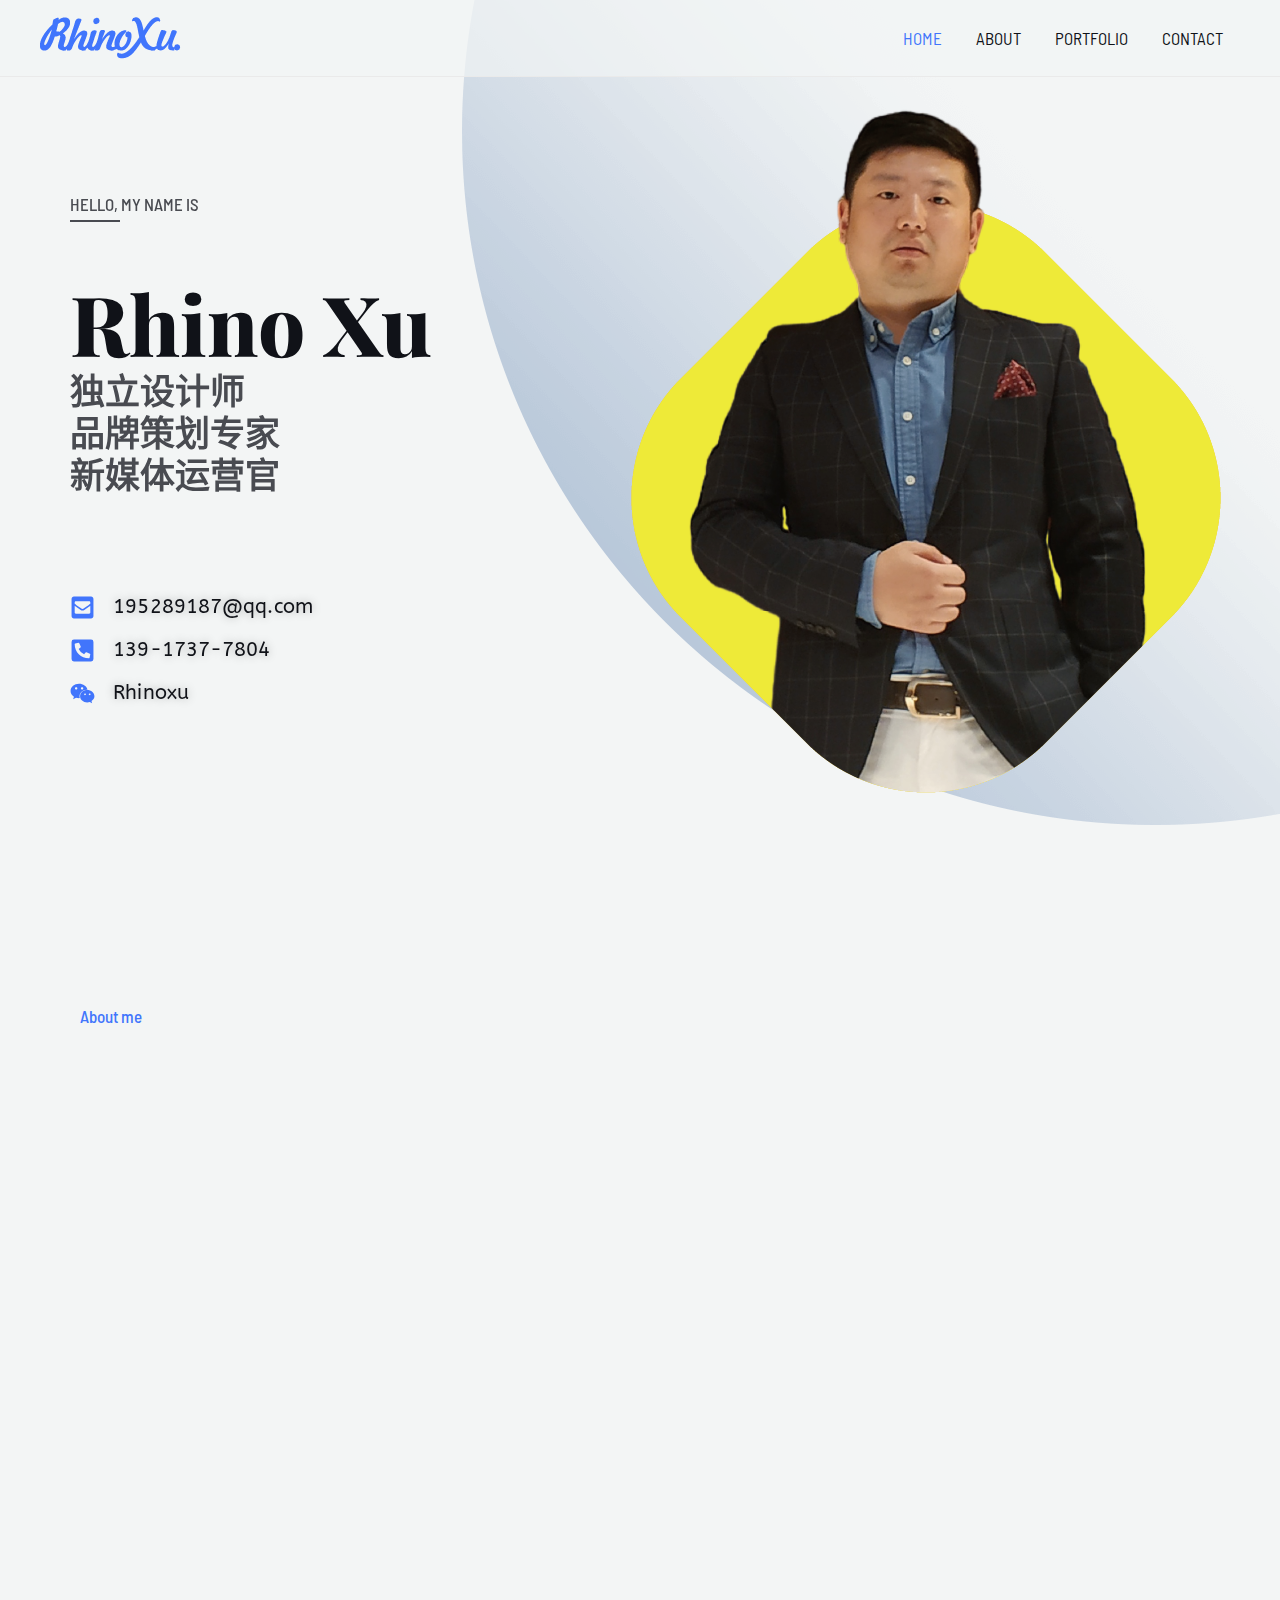
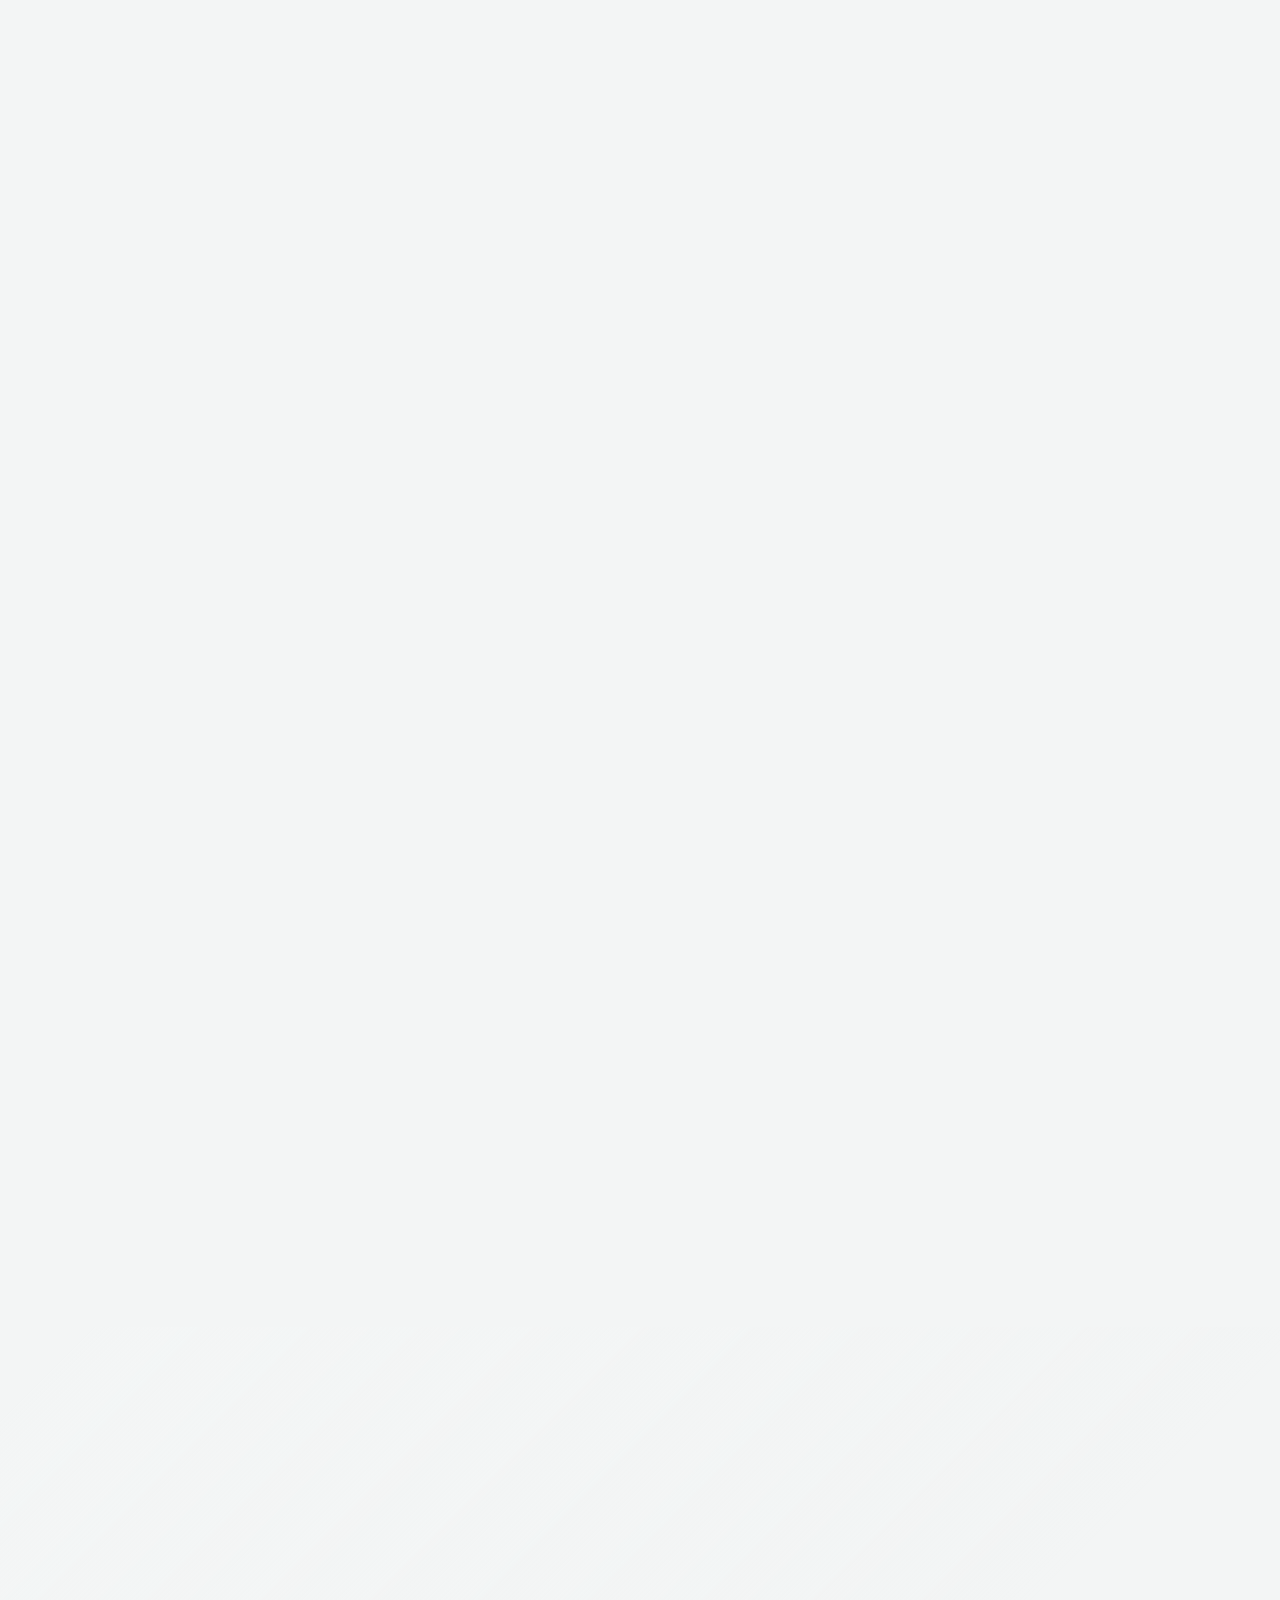
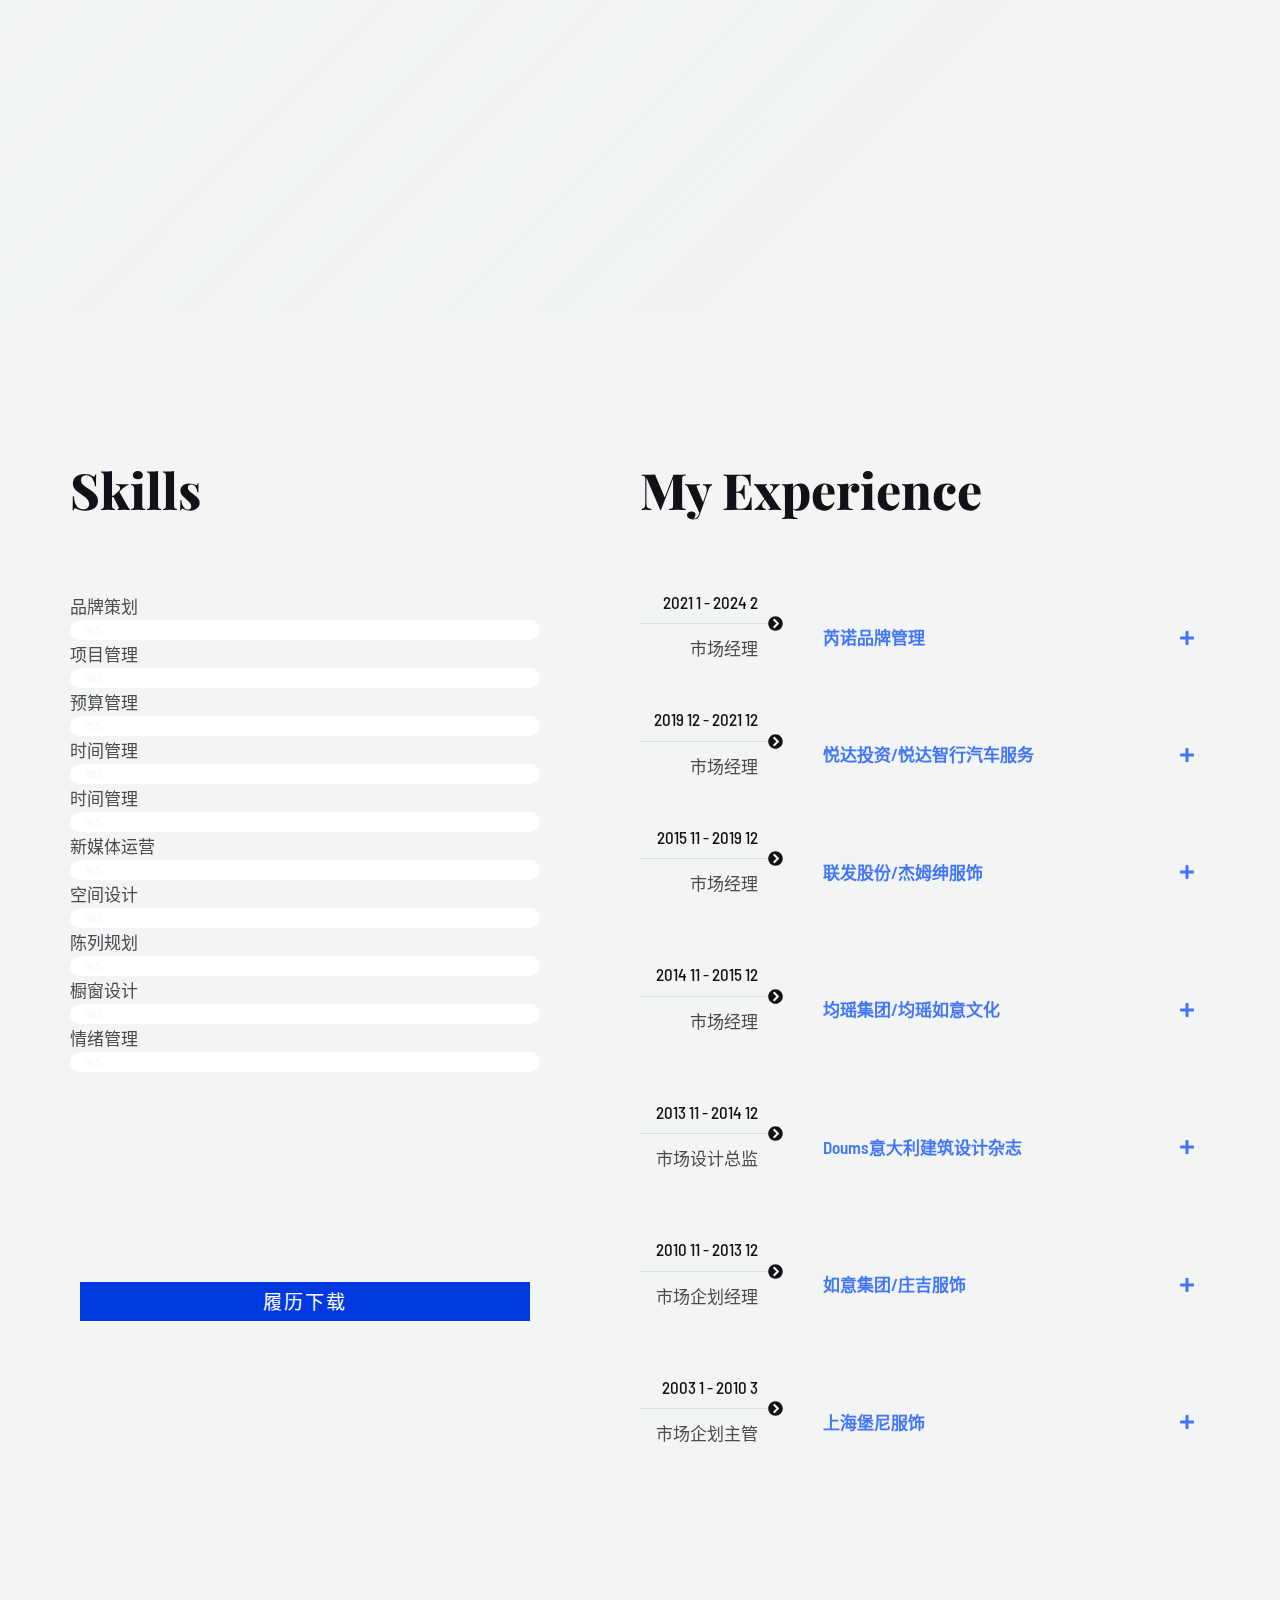
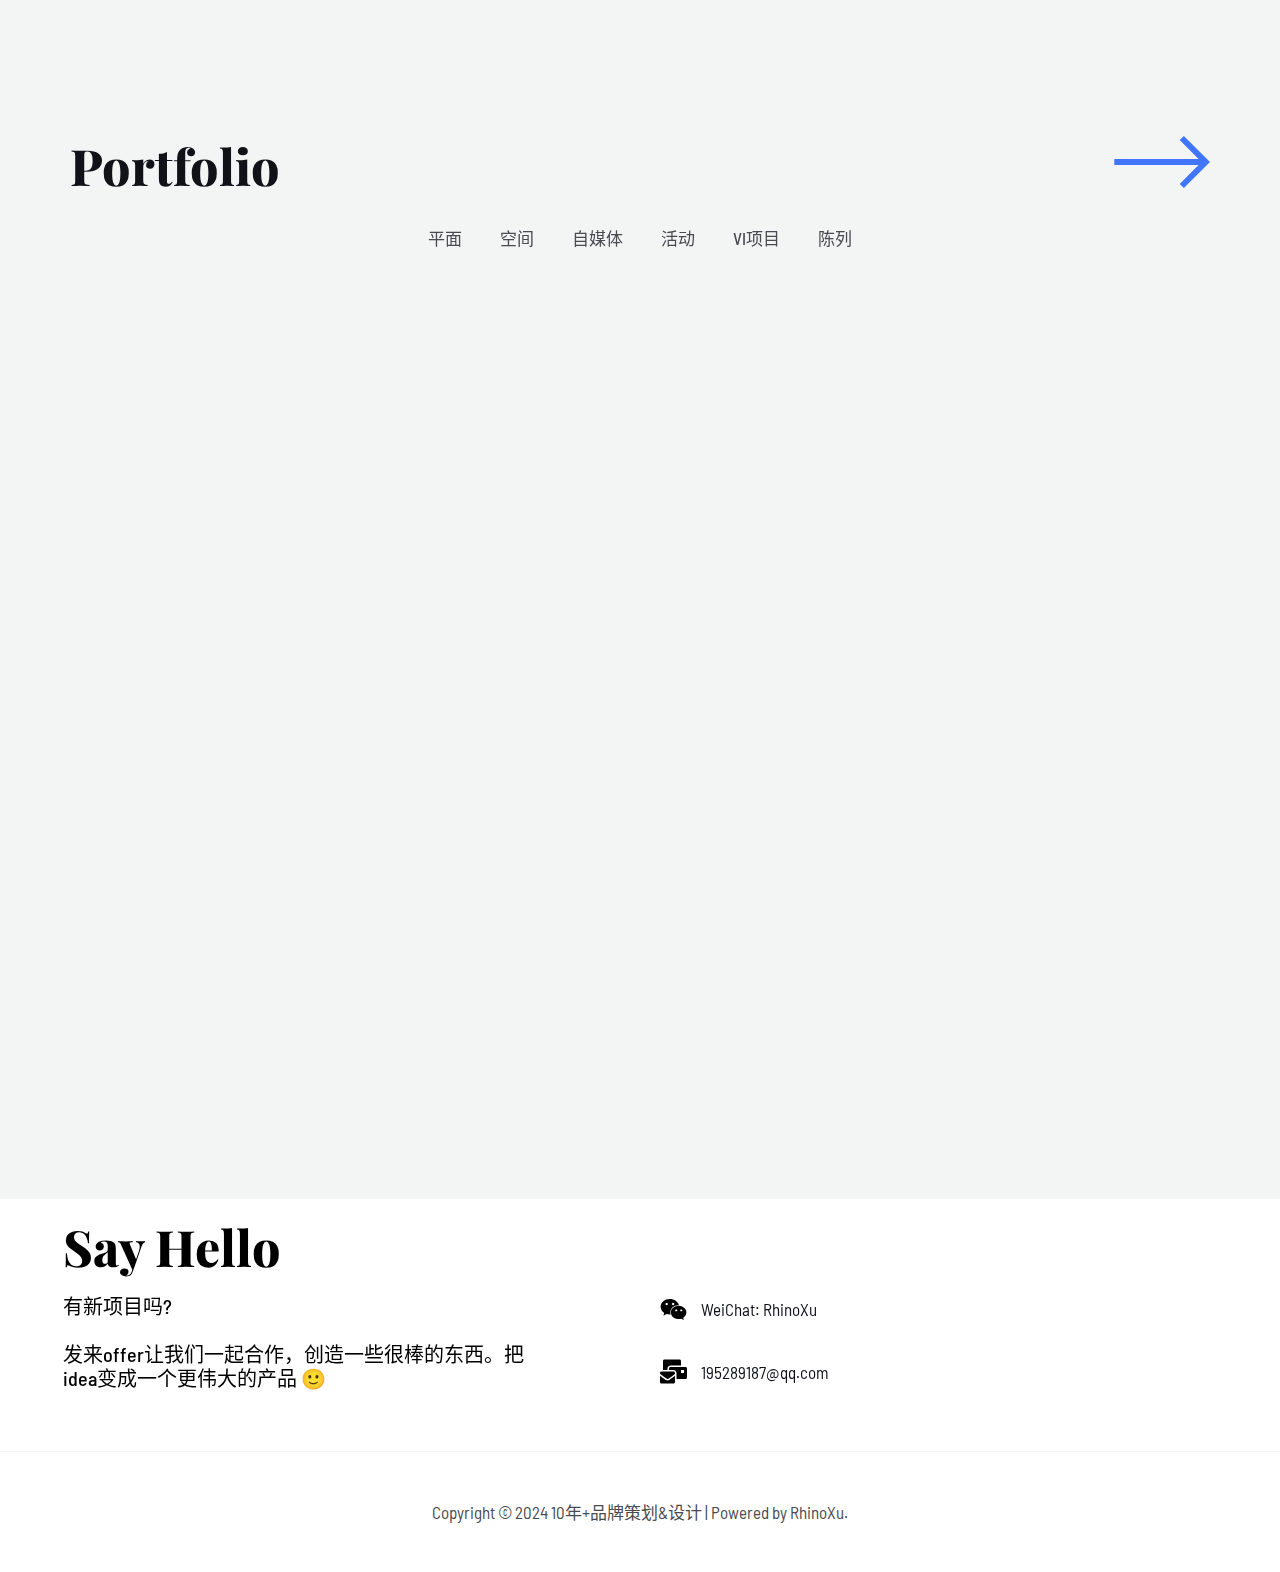
==== commit 949c4b1d: "1" ====
--- a/index.html
+++ b/index.html
@@ -1,821 +1,1498 @@
 <!DOCTYPE html>
-<html class="no-js" lang="en">
-<head>
-
-    <!--- basic page needs
-    ================================================== -->
-    <meta charset="utf-8">
-    <title>RhinoXu Resume</title>
-    <meta name="description" content="">
-    <meta name="author" content="">
-
-    <!-- mobile specific metas
-    ================================================== -->
-    <meta name="viewport" content="width=device-width, initial-scale=1">
-
-    <!-- CSS
-    ================================================== -->
-    <link rel="stylesheet" href="css/styles.css">
-    <link rel="stylesheet" href="css/vendor.css">
-
-    <!-- script
-    ================================================== -->
-    <script defer src="js/vendor/fontawesome/all.min.js"></script>
-
-    <!-- favicons
-    ================================================== -->
-    <link rel="apple-touch-icon" sizes="180x180" href="apple-touch-icon.png">
-    <link rel="icon" type="image/png" sizes="32x32" href="favicon-32x32.png">
-    <link rel="icon" type="image/png" sizes="16x16" href="favicon-16x16.png">
-    <link rel="manifest" href="site.webmanifest">
-
-</head>
-
-<body id="top" class="ss-preload">
-
-
-    <!-- preloader
-    ================================================== -->
-    <div id="preloader">
-        <div id="loader"></div>
-    </div>
-
-
-    <!-- header
-    ================================================== -->
-    <header class="s-header">
-        <div class="row s-header__nav-wrap">
-            <nav class="s-header__nav">
-                <ul>
-                    <li class="current"><a class="smoothscroll" href="#hero">首页</a></li>
-                    <li><a class="smoothscroll" href="#about">关于</a></li>
-                    <li><a class="smoothscroll" href="#resume">履历</a></li>
-                    <li><a class="smoothscroll" href="#portfolio">作品</a></li>
-                    <li><a class="smoothscroll" href="#testimonials">推荐</a></li>
-                    <li><a class="smoothscroll" href="#contact">联系方式</a></li>
-                </ul>
-            </nav>
-        </div> <!-- end row -->
-        
-        <a class="s-header__menu-toggle" href="#0" title="Menu">
-            <span class="s-header__menu-icon"></span>
-        </a>
-    </header> <!-- end s-header -->
-
-
-    <!-- hero
-    ================================================== -->
-    <section id="hero" class="s-hero target-section">
-
-        <div class="s-hero__bg rellax" data-rellax-speed="-7"></div>
-
-        <div class="row s-hero__content">
-            <div class="column">
-
-                <div class="s-hero__content-about">
-
-                    <h1>I'm RhinoXu.</h1>
-
-                    <h3>
-                   我是个上海本土的 <span>视觉设计师</span>、 <span>品牌策划人</span> 、 <span>新媒体运维师</span> &nbsp;，为全球各种规模的公司创造了令人敬畏和有效的视觉形象和品牌从0-1的落地案例. <br>
-                   上我们开始&nbsp; <a class="smoothscroll" href="#about">滚动鼠标</a>
-                    了解更多&nbsp; <a class="smoothscroll" href="#about">关于我的信息</a>.
-                    </h3>
-
-                    <div class="s-hero__content-social">
-                        <a href="#0"><i class="fab fa-facebook-square" aria-hidden="true"></i></a>
-                        <a href="#0"><i class="fab fa-twitter" aria-hidden="true"></i></a>
-                        <a href="#0"><i class="fab fa-instagram" aria-hidden="true"></i></a>
-                        <a href="#0"><i class="fab fa-dribbble" aria-hidden="true"></i></a>
-                        <a href="#0"><i class="fab fa-behance" aria-hidden="true"></i></a>
-                        <a href="#0"><i class="fab fa-linkedin" aria-hidden="true"></i></a>
-                    </div>
-
-                </div> <!-- end s-hero__content-about -->
-
-            </div>
-        </div> <!-- s-hero__content -->
-
-        <div class="s-hero__scroll">
-            <a href="#about" class="s-hero__scroll-link smoothscroll">
-                <span class="scroll-arrow">
-                    <svg xmlns="http://www.w3.org/2000/svg" width="24" height="24" viewBox="0 0 24 24" style="fill:rgba(0, 0, 0, 1);transform:;-ms-filter:"><path d="M18.707 12.707L17.293 11.293 13 15.586 13 6 11 6 11 15.586 6.707 11.293 5.293 12.707 12 19.414z"></path></svg>
-                </span>
-                <span class="scroll-text">向下</span>
-            </a>
-        </div> <!-- s-hero__scroll -->
-
-    </section> <!-- end s-hero -->
-
-
-    <!-- about
-    ================================================== -->
-    <section id="about" class="s-about target-section">
-
-        <div class="row">
-            <div class="column large-3 tab-12">
-                <img class="s-about__pic" src="images/avatars/user-06.jpg" alt="">
-            </div>
-            <div class="column large-9 tab-12 s-about__content">
-                <h3>About Me</h3>
-                <p>
-                #在服装视觉行业拥有超过10年+的团队管理和项目管理经验，原庄吉服饰JUDGER品牌市场经理、原杰姆绅服饰JameskKingdomp品牌市场企划经理、原雷尼德服饰Lendy品牌首席品牌官。#媒体行业丰富资源曾担任意大利百年杂志DOMUS的市场设计总监。文创品领域，曾担任均瑶集团文化板块均瑶如意文化市场经理。#大消费领域曾担任悦达投资汽车消费板块总部市场经理负责悦达智行集团总部4S店市场管理。#拥有丰富的品牌策划、视觉设计、项目管理、新媒体运营能力，以及出色的沟通和创新能力，适应力强；能有效地推动项目的顺利进行及落地；
-                </p>
-
-                <hr>
-
-                <div class="row s-about__content-bottom">
-                    <div class="column w-1000-stack">
-                      <h3>Contact Details</h3>
-    
-                        <p>
-                        Rhino Xu <br>
-                        China ShangHai <br>
-                        Yangpu <br>
-                        <a href="tel:+13917377804">+139 1737 7804</a> <br>
-                        <a href="mailto:#0">195289187@qq.com</a>
-                        </p>
-                        
-                    </div>
-                    <div class="column w-1000-stack">
-                        <a href="images/简历/市场经理_许刚_本科_13年工作经验_一周内到.pdf" class="btn btn--download">
-                            <svg xmlns="http://www.w3.org/2000/svg" width="24" height="24" viewBox="0 0 24 24" style="fill:rgba(0, 0, 0, 1);transform:;-ms-filter:"><path d="M12 16L16 11 13 11 13 4 11 4 11 11 8 11z"></path><path d="M20,18H4v-7H2v7c0,1.103,0.897,2,2,2h16c1.103,0,2-0.897,2-2v-7h-2V18z"></path></svg>
-                            下载 履历
-                        </a>
-                    </div>
-                </div>
-            </div>
-        </div> <!-- end row -->
-
-    </section> <!-- end s-about -->
-
-
-    <!-- resume
-    ================================================== -->
-    <section id="resume" class="s-resume target-section">
-        
-        <div class="row s-resume__section">
-            <div class="column large-3 tab-12">
-                <h3 class="section-header-allcaps">Career</h3>
-            </div>
-            <div class="column large-9 tab-12">
-                <div class="resume-block">
-
-                    <div class="resume-block__header">
-                        <h4 class="h3">芮诺品牌管理</h4>
-                        <p class="resume-block__header-meta">
-                            <span>设计策划经理</span> 
-                            <span class="resume-block__header-date">
-                                01 2020 - 02 2024
-                            </span>
-                        </p>
-                    </div>
-
-                    <p>
-                    负责协助甲方品牌的市场调研、定位和推广策略的制定，监测市场反馈和竞争动态，及时调整品牌策略以保持竞争优势。管理品牌的广告、公关和促销活动，确保品牌形象的一致性和有效性。与销售团队紧密合作，制定并执行市场推广计划，提高销售额和市场份额。主导品牌重塑项目，包括品牌名称、标识和视觉形象的更新。策划并执行一系列品牌推广活动，如新品发布会、展览和赞助活动。管理品牌社交媒体平台，提高品牌的知名度和粉丝互动。分析销售数据和市场趋势，为管理层提供决策支持。
-                    </p>
-                </div> <!-- end resume-block -->
-
-                <div class="resume-block">
-
-                    <div class="resume-block__header">
-                        <h4 class="h3">悦达投资/上海悦达智行汽车服务有限</h4>
-                        <p class="resume-block__header-meta">
-                            <span>市场经理</span> 
-                            <span class="resume-block__header-date">
-                                12 2019 - 12 2021
-                            </span>
-                        </p>
-                    </div>
-
-                    <p>
-                    在悦达起亚汽车工作期间，通过市场分析、竞争监控、制定市场计划、广告投放和评估、通过总部部署指导、组织分公司市场部展开品牌和促销活动执行、客户档案创建、客户数据库管理以及市场预算支出等方面的努力，成功提高了销售区域的市场份额，推动了销售额的增长，并增强了品牌知名度和客户满意度。同时，他还严格遵循企业形象要求，协助监督管理当地企业形象的使用，并协助完成上级安排的其他工作任务。
-                    </p>
-                </div> <!-- end resume-block -->
-
-                <div class="resume-block">
-
-                    <div class="resume-block__header">
-                        <h4 class="h3">联发股份/上海杰姆申服饰有限公司</h4>
-                        <p class="resume-block__header-meta">
-                            <span>市场经理</span> 
-                            <span class="resume-block__header-date">
-                                11 2015 - 12 2019
-                            </span>
-                        </p>
-                    </div>
-
-                    <p>
-                    在通过部署展开品牌策划、活动策划/品牌推广、设计管理等方面落地表现出色，成功提高了品牌知名度和销售业绩，并优化了部门管理。重新定义和定位了品牌，制定了 3 年品牌战略规划，监督了品牌视觉识别系统的更新，重构了渠道体系，协助了新产品的上市和推广活动策划。他还打造了新媒体账号，拓展了媒体资源，制定了年度终端推广活动计划，协助了终端推广活动的实施，审批了终端推广和宣传费用，收集了竞品活动创意。此外，他还指导审批了品牌空间形象设计方案，监督了品牌空间提升改造项目，调整陈列指引展示设计，协助关键客户实施定制化展示。
-                    </p>
-			    </div> <!-- end resume-block -->
-
-                <div class="resume-block">
-
-                    <div class="resume-block__header">
-                        <h4 class="h3">均瑶集团/均瑶如意文化发展有限公司</h4>
-                        <p class="resume-block__header-meta">
-                            <span>市场经理</span> 
-                            <span class="resume-block__header-date">
-                                11 2015 - 12 2019
-                            </span>
-                        </p>
-                    </div>
-
-                    <p>
-                    在 IP 授权、品牌规划、企业视觉形象、媒体运营、团队管理和预算控制方面表现出色。负责公司自有品牌及迪士尼授权贵金属产品的年度规划，设计并实施新的商业模式，使品牌市场份额增长了20%。他还负责重大事件和活动的规划与实施，成功组织并执行了 3 个重大活动，其中一个活动参与人数超过 50000 人，提高了品牌知名度和公众关注度。
-                    </p>
-                </div> <!-- end resume-block -->
-
-                <div class="resume-block">
-
-                    <div class="resume-block__header">
-                        <h4 class="h3">Doums意大利建筑设计杂志</h4>
-                        <p class="resume-block__header-meta">
-                            <span>市场经理</span> 
-                            <span class="resume-block__header-date">
-                                11 2013 - 12 2014
-                            </span>
-                        </p>
-                    </div>
-
-                    <p>
-                    负责 Domus 国际中文版赞助的定制栏目和线下活动的策划设计，成功推出 5 个定制栏目和 2 个线下活动，为公司带来了超过 50 万的赞助收入。主导筹备第一季和第二季永鸟计划（青年设计师大赛），吸引了 100 多位青年设计师参与其中，并成功推动了 10 个设计项目的落地和发布。负责杂志衍生品和活动的 vi 和 si 视觉呈现，设计并实施了 3 个杂志衍生品和 4 个活动的视觉形象，其中一个活动的参与人数超过 1000 人，为公司带来了超过 30%的品牌收益增长。指导部门设计，指导团队成功开发并实施了新的 VI 方案，获得了行业内评选的年度最佳新 VI 方案奖项，并为公司的品牌形象注入了新的活力。严控新产品 6 大产品线成本，确保产品质量，最终成功将产品成本控制在预算范围内，并实现了产品的高质量交付和客户满意度的提升。拍摄的产品推广视频在各大平台上取得了超过预期的流量和转化效果，带来了超过 50%的销量增长，为公司带来了可观的商业价值。
-                    </p>
-					                    </p>
-                </div> <!-- end resume-block -->
-
-                <div class="resume-block">
-
-                    <div class="resume-block__header">
-                        <h4 class="h3">如意集团/庄吉服饰有限公司</h4>
-                        <p class="resume-block__header-meta">
-                            <span>市场经理</span> 
-                            <span class="resume-block__header-date">
-                                11 2010 - 12 2013
-                            </span>
-                        </p>
-                    </div>
-
-                    <p>
-                    负责每年品牌广告形象、包装、宣传品和礼品的策划、开发和设计审查，成功推出并审查了 10类品牌广告、5 类包装设计、20种宣传品和 10类礼品，确保其与品牌形象一致，并得到市场的积极反馈。制定并执行了 4 个季度的广告和促销计划，确保活动按时落地，并通过市场调研和数据分析，验证活动的有效性，其中促销活动带来的销售额增长超过 15%。负责制定部门年度、季度和项目计划，并监督其实施，成功推动并监控了 5 个大型项目的进展，确保项目按时交付，其中一个项目的收入增长超过 30%。优化了部门的组织结构和工作流程，提高了团队的协同效率，并实施了绩效考核制度，使团队的绩效得到明显提升，员工满意度提高了 20%。通过分析竞争市场趋势和进行战略发展研究，提供了战略建议和可行性报告，帮助品牌在竞争激烈的市场中保持竞争优势，并实现了品牌的市场份额增长 10%。协调本部门与公司其他部门的协作，确保信息流畅和工作顺利进行，成功推动了多个跨部门项目的顺利实施，其中一个重要项目的跨部门合作效率提高了 30%，项目完成时间缩短了 20%。通过 2 一季 1 场的订货会项目规划，成功选址、布置场地和安排酒店物流，使参会人员满意度达到 90%以上。通过卓越的工作表现，连续多年获得优秀员工奖和荣誉奖杯，以认可个人在工作中的出色表现，其中包括每年获得优秀员工奖和荣誉奖杯的数量。
-                    </p>
-                </div> <!-- end resume-block -->
-
-                <div class="resume-block">
-
-                    <div class="resume-block__header">
-                        <h4 class="h3">上海堡尼服饰有限公司</h4>
-                        <p class="resume-block__header-meta">
-                            <span>企划主管</span> 
-                            <span class="resume-block__header-date">
-                                01 2003 - 03 2010
-                            </span>
-                        </p>
-                    </div>
-
-                    <p>
-                    负责订货会/年会的策划和现场设计，包括产品外包装、效果图、促销礼品、样品曲库、宣传单、服装大片等。管理公司品牌的对外形象，制定不同地区门店的产品展示计划。为新品首发店设计陈列培训计划，根据季节变化制定陈列调整计划。与终端门店保持沟通，为销售人员提供培训，确保门店形象和销售双赢。协调和执行视觉职责，组织商店展示和分发展示道具。进行市场调研和竞争品牌展示调研，处理留档和项目管理解决方案。协助产品开发部门设计服装配饰和模拟，包括服装提花、图案设计和皮革配饰的图案设计。参与定制品牌线条的设计，包括新标志和产品应用图案的提花、衬里等。计划每日终端商店促销活动，以确保活动顺利进行。负责店铺陈列和道具留档，协调与供应商的沟通。参与季度订货会/年会的筹备和策划，负责现场设计和布置。参与各季产品手册的拍摄场景布置，与供应商沟通。成功设计了定制品牌线 08 季新标志及产品应用图案、提花、内衬等，得到了市场的充分认可。现场组织设计订货会/年会，确保活动成功。负责每一季产品手册的拍摄场景布置，并与供应商保持良好的沟通。
-                    </p>
-
-                </div> <!-- end resume-block -->
-            </div>
-        </div> <!-- s-resume__section -->
-
-
-        <div class="row s-resume__section">
-            <div class="column large-3 tab-12">
-                <h3 class="section-header-allcaps">Education</h3>
-            </div>
-            <div class="column large-9 tab-12">
-                <div class="resume-block">
-
-                    <div class="resume-block__header">
-                        <h4 class="h3">上海开放大学经济管理学院</h4>
-                        <p class="resume-block__header-meta">
-                            <span>财务管理专业（本科）</span> 
-                            <span class="resume-block__header-date">
-                                9月 2020
-                            </span>
-                        </p>
-                    </div>
-
-                    <p>
-                    </p>
-                <div class="resume-block">
-
-                    <div class="resume-block__header">
-                        <h4 class="h3">上海电大建委党校</h4>
-                        <p class="resume-block__header-meta">
-                            <span>空间设计专业（大专）</span> 
-                            <span class="resume-block__header-date">
-                                9月 2005
-                            </span>
-                        </p>
-                    </div>
-
-                    <p>
-                   
-                    </p>
-        
-		   <div class="resume-block">
-
-                    <div class="resume-block__header">
-                        <h4 class="h3">上海工艺美术学校</h4>
-                        <p class="resume-block__header-meta">
-                            <span>美术设计专业（中专）</span> 
-                            <span class="resume-block__header-date">
-                                9月 1999
-                            </span>
-                        </p>
-                    </div>
-
-                    <p>
-                   
-                    </p>
-
-                </div> <!-- end resume-block -->
-            </div>
-        </div> <!-- s-resume__section -->
-
-
-        <div class="row s-resume__section">
-            <div class="column large-3 tab-12">
-                <h3 class="section-header-allcaps">技能</h3>
-            </div>
-            <div class="column large-9 tab-12">
-                <div class="resume-block">
-
-                    <p>
-                    Lorem ipsum dolor sit, amet consectetur adipisicing elit. Inventore 
-                    vero quidem nobis maxime dolorem aliquam quisquam eum ipsum amet. Vitae 
-                    aut atque fuga dolorem. Vel voluptatibus fugiat nam. Impedit aperiam 
-                    nesciunt facilis! Porro architecto dicta inventore tempora ratione quia odio.
-                    </p>
-
-                    <ul class="skill-bars-fat">
-                        <li>
-                        <div class="progress percent90"></div>
-                        <strong>品牌视觉设计&nbsp;</strong>
-                        </li>
-                        <li>
-                        <div class="progress percent90
-									"></div>
-                        <strong>品牌全案策划</strong>
-                        </li>
-                        <li>
-                        <div class="progress percent80"></div>
-                        <strong>经营分析及预算管理&nbsp;</strong>
-                        </li>
-                        <li>
-                        <div class="progress percent85"></div>
-                        <strong>新媒体运维</strong>
-                        </li>
-                        <li>
-                        <div class="progress percent95
-									"></div>
-                        <strong>时间管理</strong>
-                        </li>
-                        <li>
-                        <div class="progress percent85"></div>
-                        <strong>部门管理及部署</strong>
-                        </li>
-                    </ul>
-
-                </div> <!-- end resume-block -->
-
-            </div>
-        </div> <!-- s-resume__section -->
-
-    </section> <!-- end s-resume -->
-
-
-    <!-- portfolio
-    ================================================== -->
-    <section id="portfolio" class="s-portfolio target-section">
-
-        <div class="row s-portfolio__header">
-            <div class="column large-12">
-                <h3>A Few Of My Latest Creations</h3>
-            </div>
-        </div>
-
-        <div class="row collapse block-large-1-4 block-medium-1-3 block-tab-1-2 block-500-stack folio-list">
-
-            <div class="column folio-item">
-                <a href="#modal-01" class="folio-item__thumb">
-                    <img src="images/portfolio/droplet.jpg" 
-                         srcset="images/portfolio/droplet.jpg 1x, 
-                                 images/portfolio/droplet@2x.jpg 2x" alt="">
-                </a>
-            </div> <!-- end folio-item -->
-
-            <div class="column folio-item">
-                <a href="#modal-02" class="folio-item__thumb">
-                    <img src="images/portfolio/lamp.jpg" 
-                         srcset="images/portfolio/lamp.jpg 1x, 
-                                 images/portfolio/lamp@2x.jpg 2x" alt="">
-                </a>
-            </div> <!-- end folio-item -->
-
-            <div class="column folio-item">
-                <a href="#modal-03" class="folio-item__thumb">
-                    <img src="images/portfolio/minimalismo.jpg" 
-                         srcset="images/portfolio/minimalismo.jpg 1x, 
-                                 images/portfolio/minimalismo@2x.jpg 2x" alt="">
-                </a>
-            </div> <!-- end folio-item -->
-
-            <div class="column folio-item">
-                <a href="#modal-04" class="folio-item__thumb">
-                    <img src="images/portfolio/shutterbug.jpg" 
-                         srcset="images/portfolio/shutterbug.jpg 1x, 
-                                 images/portfolio/shutterbug@2x.jpg 2x" alt="">
-                </a>
-            </div> <!-- end folio-item -->
-
-            <div class="column folio-item">
-                <a href="#modal-05" class="folio-item__thumb">
-                    <img src="images/portfolio/fuji.jpg" 
-                         srcset="images/portfolio/fuji.jpg 1x, 
-                                 images/portfolio/fuji@2x.jpg 2x" alt="">
-                </a>
-            </div> <!-- end folio-item -->
-
-            <div class="column folio-item">
-                <a href="#modal-06" class="folio-item__thumb">
-                    <img src="images/portfolio/skaterboy.jpg" 
-                         srcset="images/portfolio/skaterboy.jpg 1x, 
-                                 images/portfolio/skaterboy@2x.jpg 2x" alt="">
-                </a>
-            </div> <!-- end folio-item -->
-
-            <div class="column folio-item">
-                <a href="#modal-07" class="folio-item__thumb">
-                    <img src="images/portfolio/rucksack.jpg" 
-                         srcset="images/portfolio/rucksack.jpg 1x, 
-                                 images/portfolio/rucksack@2x.jpg 2x" alt="">
-                </a>
-            </div> <!-- end folio-item -->
-
-            <div class="column folio-item">
-                <a href="#modal-08" class="folio-item__thumb">
-                    <img src="images/portfolio/sanddunes.jpg" 
-                         srcset="images/portfolio/sanddunes.jpg 1x, 
-                                 images/portfolio/sanddunes@2x.jpg 2x" alt="">
-                </a>
-            </div> <!-- end folio-item -->
-
-        </div> <!-- end folio-list -->
-
-
-        <!-- Modal Templates Popup
-        =========================================================== -->
-        <div id="modal-01" hidden>
-            <div class="modal-popup">
-                <img src="images/portfolio/gallery/g-droplet.jpg" alt="" />
-    
-                <div class="modal-popup__desc">
-                    <h5>Droplet</h5>
-                    <p>Odio soluta enim quos sit asperiores rerum rerum repudiandae cum. Vel voluptatem alias qui assumenda iure et expedita voluptatem. Ratione officiis quae.</p>
-                    <ul class="modal-popup__cat">
-                        <li>Branding</li>
-                        <li>Product Design</li>
-                    </ul>
-                </div>
-    
-                <a href="https://www.behance.net/" class="modal-popup__details">Project link</a>
-            </div>
-        </div> <!-- end modal -->
-
-        <div id="modal-02" hidden>
-            <div class="modal-popup">
-                <img src="images/portfolio/gallery/g-lamp.jpg" alt="" />
-    
-                <div class="modal-popup__desc">
-                    <h5>The Lamp</h5>
-                    <p>Proin gravida nibh vel velit auctor aliquet. Aenean sollicitudin, lorem quis bibendum auctor, nisi elit consequat ipsum, nec sagittis sem nibh id elit.</p>
-                    <ul class="modal-popup__cat">
-                        <li>Branding</li>
-                    </ul>
-                </div>
-    
-                <a href="https://www.behance.net/" class="modal-popup__details">Project link</a>
-            </div>
-        </div> <!-- end modal -->
-
-        <div id="modal-03" hidden>
-            <div class="modal-popup">
-                <img src="images/portfolio/gallery/g-minimalismo.jpg" alt="" />
-    
-                <div class="modal-popup__desc">
-                    <h5>Minimalismo</h5>
-                    <p>Exercitationem reprehenderit quod explicabo consequatur aliquid ut magni ut. Deleniti quo corrupti illum velit eveniet ratione necessitatibus ipsam mollitia.</p>
-                    <ul class="modal-popup__cat">
-                        <li>Product Design</li>
-                    </ul>
-                </div>
-    
-                <a href="https://www.behance.net/" class="modal-popup__details">Project link</a>
-            </div>
-        </div> <!-- end modal -->
-
-        <div id="modal-04" hidden>
-            <div class="modal-popup">
-                <img src="images/portfolio/gallery/g-shutterbug.jpg" alt="" />
-    
-                <div class="modal-popup__desc">
-                    <h5>Shutterbug</h5>
-                    <p>Dolores velit qui quos nobis. Aliquam delectus voluptas quos possimus non voluptatem voluptas voluptas. Est doloribus eligendi porro doloribus voluptatum.</p>
-                    <ul class="modal-popup__cat">
-                        <li>E-Commerce</li>
-                    </ul>
-                </div>
-    
-                <a href="https://www.behance.net/" class="modal-popup__details">Project link</a>
-            </div>
-        </div> <!-- end modal -->
-
-        <div id="modal-05" hidden>
-            <div class="modal-popup">
-
-                <img src="images/portfolio/gallery/g-fuji.jpg" alt="" />
-    
-                <div class="modal-popup__desc">
-                    <h5>Fuji</h5>
-                    <p>Proin gravida nibh vel velit auctor aliquet. Aenean sollicitudin, lorem quis bibendum auctor, nisi elit consequat ipsum, nec sagittis sem nibh id elit.</p>
-                    <ul class="modal-popup__cat">
-                        <li>Product Design</li>
-                    </ul>
-                </div>
-    
-                <a href="https://www.behance.net/" class="modal-popup__details">Project link</a>
-            </div>
-        </div> <!-- end modal -->
-
-        <div id="modal-06" hidden>
-            <div class="modal-popup">
-                <img src="images/portfolio/gallery/g-skaterboy.jpg" alt="" />
-    
-                <div class="modal-popup__desc">
-                    <h5>Skaterboy</h5>
-                    <p>Quisquam vel libero consequuntur autem voluptas. Qui aut vero. Omnis fugit mollitia cupiditate voluptas. Aenean sollicitudin, lorem quis bibendum auctor.</p>
-                    <ul class="modal-popup__cat">
-                        <li>Branding</li>
-                        <li>Product Design</li>
-                    </ul>
-                </div>
-    
-                <a href="https://www.behance.net/" class="modal-popup__details">Project link</a>
-            </div>
-        </div> <!-- end modal -->
-
-        <div id="modal-07" hidden>
-            <div class="modal-popup">
-                <img src="images/portfolio/gallery/g-rucksack.jpg" alt="" />
-    
-                <div class="modal-popup__desc">
-                    <h5>Rucksack</h5>
-                    <p>Odio soluta enim quos sit asperiores rerum rerum repudiandae cum. Vel voluptatem alias qui assumenda iure et expedita voluptatem. Ratione officiis quae.</p>
-                    <ul class="modal-popup__cat">
-                        <li>Branding</li>
-                        <li>Product Design</li>
-                    </ul>
-                </div>
-    
-                <a href="https://www.behance.net/" class="modal-popup__details">Project link</a>
-            </div>
-        </div> <!-- end modal -->
-
-        <div id="modal-08" hidden>
-            <div class="modal-popup">
-                <img src="images/portfolio/gallery/g-sanddunes.jpg" alt="" />
-    
-                <div class="modal-popup__desc">
-                    <h5>Sand Dunes</h5>
-                    <p>Proin gravida nibh vel velit auctor aliquet. Aenean sollicitudin, lorem quis bibendum auctor, nisi elit consequat ipsum, nec sagittis sem nibh id elit.</p>
-                    <ul class="modal-popup__cat">
-                        <li>Web Design</li>
-                    </ul>
-                </div>
-    
-                <a href="https://www.behance.net/" class="modal-popup__details">Project link</a>
-            </div>
-        </div> <!-- end modal -->
-
-
-    </section> <!-- end s-portfolio -->
-
-
-    <!-- CTA
-    ================================================== -->
-    <section class="s-cta">
-
-        <div class="row">
-            <div class="column">
-                <h3 class="h2 section-desc">
-                    到此还有什么需要深入了解？
-                </h3>
-            </div>
-        </div> <!-- end heading-block -->
-
-        <div class="row cta-content">
-            <div class="column">
-                <p>
-                如需进一步了解 <a href="#contact">点击联系我</a>.
-                预约第一时间给予回复.
-                </p>
-
-                <a href="#contact" class="btn btn--primary h-full-width">立即联系</a>
-            </div>
-        </div> <!-- end cta-content -->
-
-    </section> <!-- end s-cta -->
-
-
-    <!-- testimonials
-    ================================================== -->
-    <section id="testimonials" class="s-testimonials target-section">
-
-        <div class="s-testimonials__bg"></div>
-
-        <div class="row s-testimonials__header">
-            <div class="column large-12">
-                <h3>Hear What My Clients Says</h3>
-            </div>
-        </div>
-
-        <div class="row s-testimonials__content">
-
-            <div class="column">
-
-                <div class="swiper-container testimonial-slider">
-
-                    <div class="swiper-wrapper">
-
-                        <div class="testimonial-slider__slide swiper-slide">
-                            <div class="testimonial-slider__author">
-                                <img src="images/avatars/user-02.jpg" alt="Author image" class="testimonial-slider__avatar">
-                                <cite class="testimonial-slider__cite">
-                                    <strong>Tim Cook</strong>
-                                    <span>CEO, Apple</span>
-                                </cite>
-                            </div>
-                            <p>
-                            Molestiae incidunt consequatur quis ipsa autem nam sit enim magni. Voluptas tempore rem. 
-                            Explicabo a quaerat sint autem dolore ducimus ut consequatur neque.  Nisi dolores quaerat fuga rem nihil nostrum.
-                            Laudantium quia consequatur molestias delectus culpa.
-                            </p>
-                        </div> <!-- end testimonial-slider__slide -->
-        
-                        <div class="testimonial-slider__slide swiper-slide">
-                            <div class="testimonial-slider__author">
-                                <img src="images/avatars/user-03.jpg" alt="Author image" class="testimonial-slider__avatar">
-                                <cite class="testimonial-slider__cite">
-                                    <strong>Sundar Pichai</strong>
-                                    <span>CEO, Google</span>
-                                </cite>
-                            </div>
-                            <p>
-                            Excepturi nam cupiditate culpa doloremque deleniti repellat. Veniam quos repellat voluptas animi adipisci.
-                            Nisi eaque consequatur. Voluptatem dignissimos ut ducimus accusantium perspiciatis.
-                            Quasi voluptas eius distinctio. Atque eos maxime.
-                            </p>
-                        </div> <!-- end testimonial-slider__slide -->
-        
-                        <div class="testimonial-slider__slide swiper-slide">
-                            <div class="testimonial-slider__author">
-                                <img src="images/avatars/user-04.jpg" alt="Author image" class="testimonial-slider__avatar">
-                                <cite class="testimonial-slider__cite">
-                                    <strong>Satya Nadella</strong>
-                                    <span>CEO, Microsoft</span>
-                                </cite>
-                            </div>
-                            <p>
-                            Repellat dignissimos libero. Qui sed at corrupti expedita voluptas odit. Nihil ea quia nesciunt. Ducimus aut sed ipsam.  
-                            Autem eaque officia cum exercitationem sunt voluptatum accusamus. Quasi voluptas eius distinctio.
-                            Voluptatem dignissimos ut.
-                            </p>
-                        </div> <!-- end testimonial-slider__slide -->
-
-                        <div class="testimonial-slider__slide swiper-slide">
-                            <div class="testimonial-slider__author">
-                                <img src="images/avatars/user-05.jpg" alt="Author image" class="testimonial-slider__avatar">
-                                <cite class="testimonial-slider__cite">
-                                    <strong>Jeff Bezos</strong>
-                                    <span>CEO, Amazon</span>
-                                </cite>
-                            </div>
-                            <p>
-                            Nunc interdum lacus sit amet orci. Vestibulum dapibus nunc ac augue. Fusce vel dui. In ac felis 
-                            quis tortor malesuada pretium. Curabitur vestibulum aliquam leo. Qui sed at corrupti expedita voluptas odit. 
-                            Nihil ea quia nesciunt. Ducimus aut sed ipsam.
-                            </p>
-                        </div> <!-- end testimonial-slider__slide -->
-    
-                    </div> <!-- end testimonial slider swiper-wrapper -->
-
-                    <div class="swiper-pagination"></div>
-
-                </div> <!-- end swiper-container -->
-
-            </div> <!-- end column -->
-
-        </div> <!-- end row -->
-
-    </section> <!-- end s-testimonials -->
-
-
-    <!-- contact
-    ================================================== -->
-    <section id="contact" class="s-contact target-section">
-
-        <div class="row s-contact__header">
-            <div class="column large-12">
-                <h3 class="section-header-allcaps">Say Hello</h3>
-            </div>
-        </div>
-
-        <div class="row s-contact__content">
-
-            <div class="column large-7 medium-12">
-
-                <h3 class="huge-text">
-                有新项目吗?</p>
+<html lang="zh-CN">
+<head>
+<meta charset="UTF-8">
+<meta name="viewport" content="width=device-width, initial-scale=1">
+	 <link rel="profile" href="https://gmpg.org/xfn/11"> 
+	 <title>10年+品牌策划&amp;设计 &#8211; rhinoxu</title>
+<meta name="robots" content="max-image-preview:large">
+<link rel="dns-prefetch" href="//fonts.googleapis.com">
+<link rel="alternate" type="application/rss+xml" title="10年+品牌策划&amp;设计 &raquo; Feed" href="/feed/">
+<link rel="alternate" type="application/rss+xml" title="10年+品牌策划&amp;设计 &raquo; 评论Feed" href="/comments/feed/">
+<link rel="stylesheet" id="astra-theme-css-css" href="/wp-content/themes/astra/assets/css/minified/main.min.css?ver=4.6.5" media="all">
+<style id="astra-theme-css-inline-css">:root{--ast-container-default-xlg-padding:6.67em;--ast-container-default-lg-padding:5.67em;--ast-container-default-slg-padding:4.34em;--ast-container-default-md-padding:3.34em;--ast-container-default-sm-padding:6.67em;--ast-container-default-xs-padding:2.4em;--ast-container-default-xxs-padding:1.4em;--ast-code-block-background:#EEEEEE;--ast-comment-inputs-background:#FAFAFA;--ast-normal-container-width:1200px;--ast-narrow-container-width:750px;--ast-blog-title-font-weight:normal;--ast-blog-meta-weight:inherit;}html{font-size:106.25%;}a,.page-title{color:var(--ast-global-color-2);}a:hover,a:focus{color:var(--ast-global-color-1);}body,button,input,select,textarea,.ast-button,.ast-custom-button{font-family:'Barlow Semi Condensed',sans-serif;font-weight:400;font-size:17px;font-size:1rem;line-height:var(--ast-body-line-height,1.65em);}blockquote{color:var(--ast-global-color-3);}h1,.entry-content h1,h2,.entry-content h2,h3,.entry-content h3,h4,.entry-content h4,h5,.entry-content h5,h6,.entry-content h6,.site-title,.site-title a{font-family:'Playfair Display',serif;font-weight:800;}.site-title{font-size:35px;font-size:2.0588235294118rem;display:none;}.site-header .site-description{font-size:15px;font-size:0.88235294117647rem;display:none;}.entry-title{font-size:26px;font-size:1.5294117647059rem;}.archive .ast-article-post .ast-article-inner,.blog .ast-article-post .ast-article-inner,.archive .ast-article-post .ast-article-inner:hover,.blog .ast-article-post .ast-article-inner:hover{overflow:hidden;}h1,.entry-content h1{font-size:83px;font-size:4.8823529411765rem;font-weight:800;font-family:'Playfair Display',serif;line-height:1.1em;}h2,.entry-content h2{font-size:50px;font-size:2.9411764705882rem;font-weight:800;font-family:'Playfair Display',serif;line-height:1.1em;}h3,.entry-content h3{font-size:35px;font-size:2.0588235294118rem;font-weight:800;font-family:'Playfair Display',serif;line-height:1.2em;}h4,.entry-content h4{font-size:22px;font-size:1.2941176470588rem;line-height:1.2em;font-weight:500;font-family:'Barlow Semi Condensed',sans-serif;}h5,.entry-content h5{font-size:20px;font-size:1.1764705882353rem;line-height:1.2em;font-weight:500;font-family:'Barlow Semi Condensed',sans-serif;}h6,.entry-content h6{font-size:17px;font-size:1rem;line-height:1.25em;font-weight:500;font-family:'Barlow Semi Condensed',sans-serif;}::selection{background-color:var(--ast-global-color-0);color:#ffffff;}body,h1,.entry-title a,.entry-content h1,h2,.entry-content h2,h3,.entry-content h3,h4,.entry-content h4,h5,.entry-content h5,h6,.entry-content h6{color:var(--ast-global-color-3);}.tagcloud a:hover,.tagcloud a:focus,.tagcloud a.current-item{color:#ffffff;border-color:var(--ast-global-color-2);background-color:var(--ast-global-color-2);}input:focus,input[type="text"]:focus,input[type="email"]:focus,input[type="url"]:focus,input[type="password"]:focus,input[type="reset"]:focus,input[type="search"]:focus,textarea:focus{border-color:var(--ast-global-color-2);}input[type="radio"]:checked,input[type=reset],input[type="checkbox"]:checked,input[type="checkbox"]:hover:checked,input[type="checkbox"]:focus:checked,input[type=range]::-webkit-slider-thumb{border-color:var(--ast-global-color-2);background-color:var(--ast-global-color-2);box-shadow:none;}.site-footer a:hover + .post-count,.site-footer a:focus + .post-count{background:var(--ast-global-color-2);border-color:var(--ast-global-color-2);}.single .nav-links .nav-previous,.single .nav-links .nav-next{color:var(--ast-global-color-2);}.entry-meta,.entry-meta *{line-height:1.45;color:var(--ast-global-color-2);}.entry-meta a:not(.ast-button):hover,.entry-meta a:not(.ast-button):hover *,.entry-meta a:not(.ast-button):focus,.entry-meta a:not(.ast-button):focus *,.page-links > .page-link,.page-links .page-link:hover,.post-navigation a:hover{color:var(--ast-global-color-1);}#cat option,.secondary .calendar_wrap thead a,.secondary .calendar_wrap thead a:visited{color:var(--ast-global-color-2);}.secondary .calendar_wrap #today,.ast-progress-val span{background:var(--ast-global-color-2);}.secondary a:hover + .post-count,.secondary a:focus + .post-count{background:var(--ast-global-color-2);border-color:var(--ast-global-color-2);}.calendar_wrap #today > a{color:#ffffff;}.page-links .page-link,.single .post-navigation a{color:var(--ast-global-color-2);}.ast-search-menu-icon .search-form button.search-submit{padding:0 4px;}.ast-search-menu-icon form.search-form{padding-right:0;}.ast-search-menu-icon.slide-search input.search-field{width:0;}.ast-header-search .ast-search-menu-icon.ast-dropdown-active .search-form,.ast-header-search .ast-search-menu-icon.ast-dropdown-active .search-field:focus{transition:all 0.2s;}.search-form input.search-field:focus{outline:none;}.wp-block-latest-posts > li > a{color:var(--ast-global-color-2);}.widget-title,.widget .wp-block-heading{font-size:24px;font-size:1.4117647058824rem;color:var(--ast-global-color-3);}.single .ast-author-details .author-title{color:var(--ast-global-color-1);}.ast-search-menu-icon.slide-search a:focus-visible:focus-visible,.astra-search-icon:focus-visible,#close:focus-visible,a:focus-visible,.ast-menu-toggle:focus-visible,.site .skip-link:focus-visible,.wp-block-loginout input:focus-visible,.wp-block-search.wp-block-search__button-inside .wp-block-search__inside-wrapper,.ast-header-navigation-arrow:focus-visible,.woocommerce .wc-proceed-to-checkout > .checkout-button:focus-visible,.woocommerce .woocommerce-MyAccount-navigation ul li a:focus-visible,.ast-orders-table__row .ast-orders-table__cell:focus-visible,.woocommerce .woocommerce-order-details .order-again > .button:focus-visible,.woocommerce .woocommerce-message a.button.wc-forward:focus-visible,.woocommerce #minus_qty:focus-visible,.woocommerce #plus_qty:focus-visible,a#ast-apply-coupon:focus-visible,.woocommerce .woocommerce-info a:focus-visible,.woocommerce .astra-shop-summary-wrap a:focus-visible,.woocommerce a.wc-forward:focus-visible,#ast-apply-coupon:focus-visible,.woocommerce-js .woocommerce-mini-cart-item a.remove:focus-visible,#close:focus-visible,.button.search-submit:focus-visible,#search_submit:focus,.normal-search:focus-visible{outline-style:dotted;outline-color:inherit;outline-width:thin;}input:focus,input[type="text"]:focus,input[type="email"]:focus,input[type="url"]:focus,input[type="password"]:focus,input[type="reset"]:focus,input[type="search"]:focus,input[type="number"]:focus,textarea:focus,.wp-block-search__input:focus,[data-section="section-header-mobile-trigger"] .ast-button-wrap .ast-mobile-menu-trigger-minimal:focus,.ast-mobile-popup-drawer.active .menu-toggle-close:focus,.woocommerce-ordering select.orderby:focus,#ast-scroll-top:focus,#coupon_code:focus,.woocommerce-page #comment:focus,.woocommerce #reviews #respond input#submit:focus,.woocommerce a.add_to_cart_button:focus,.woocommerce .button.single_add_to_cart_button:focus,.woocommerce .woocommerce-cart-form button:focus,.woocommerce .woocommerce-cart-form__cart-item .quantity .qty:focus,.woocommerce .woocommerce-billing-fields .woocommerce-billing-fields__field-wrapper .woocommerce-input-wrapper > .input-text:focus,.woocommerce #order_comments:focus,.woocommerce #place_order:focus,.woocommerce .woocommerce-address-fields .woocommerce-address-fields__field-wrapper .woocommerce-input-wrapper > .input-text:focus,.woocommerce .woocommerce-MyAccount-content form button:focus,.woocommerce .woocommerce-MyAccount-content .woocommerce-EditAccountForm .woocommerce-form-row .woocommerce-Input.input-text:focus,.woocommerce .ast-woocommerce-container .woocommerce-pagination ul.page-numbers li a:focus,body #content .woocommerce form .form-row .select2-container--default .select2-selection--single:focus,#ast-coupon-code:focus,.woocommerce.woocommerce-js .quantity input[type=number]:focus,.woocommerce-js .woocommerce-mini-cart-item .quantity input[type=number]:focus,.woocommerce p#ast-coupon-trigger:focus{border-style:dotted;border-color:inherit;border-width:thin;}input{outline:none;}.site-logo-img img{ transition:all 0.2s linear;}.site-logo-img .transparent-custom-logo img,.ast-theme-transparent-header .site-logo-img img{filter:url(#ast-img-color-filter-2);}body .ast-oembed-container *{position:absolute;top:0;width:100%;height:100%;left:0;}body .wp-block-embed-pocket-casts .ast-oembed-container *{position:unset;}.ast-single-post-featured-section + article {margin-top: 2em;}.site-content .ast-single-post-featured-section img {width: 100%;overflow: hidden;object-fit: cover;}.site > .ast-single-related-posts-container {margin-top: 0;}@media (min-width: 922px) {.ast-desktop .ast-container--narrow {max-width: var(--ast-narrow-container-width);margin: 0 auto;}}.ast-page-builder-template .hentry {margin: 0;}.ast-page-builder-template .site-content > .ast-container {max-width: 100%;padding: 0;}.ast-page-builder-template .site .site-content #primary {padding: 0;margin: 0;}.ast-page-builder-template .no-results {text-align: center;margin: 4em auto;}.ast-page-builder-template .ast-pagination {padding: 2em;}.ast-page-builder-template .entry-header.ast-no-title.ast-no-thumbnail {margin-top: 0;}.ast-page-builder-template .entry-header.ast-header-without-markup {margin-top: 0;margin-bottom: 0;}.ast-page-builder-template .entry-header.ast-no-title.ast-no-meta {margin-bottom: 0;}.ast-page-builder-template.single .post-navigation {padding-bottom: 2em;}.ast-page-builder-template.single-post .site-content > .ast-container {max-width: 100%;}.ast-page-builder-template .entry-header {margin-top: 4em;margin-left: auto;margin-right: auto;padding-left: 20px;padding-right: 20px;}.single.ast-page-builder-template .entry-header {padding-left: 20px;padding-right: 20px;}.ast-page-builder-template .ast-archive-description {margin: 4em auto 0;padding-left: 20px;padding-right: 20px;}.ast-page-builder-template.ast-no-sidebar .entry-content .alignwide {margin-left: 0;margin-right: 0;}@media (max-width:921px){#ast-desktop-header{display:none;}}@media (min-width:922px){#ast-mobile-header{display:none;}}.wp-block-buttons.aligncenter{justify-content:center;}@media (max-width:921px){.ast-theme-transparent-header #primary,.ast-theme-transparent-header #secondary{padding:0;}}@media (max-width:921px){.ast-plain-container.ast-no-sidebar #primary{padding:0;}}.ast-plain-container.ast-no-sidebar #primary{margin-top:0;margin-bottom:0;}.wp-block-button.is-style-outline .wp-block-button__link{border-color:rgba(0,0,0,0);border-top-width:0;border-right-width:0;border-bottom-width:0;border-left-width:0;}div.wp-block-button.is-style-outline > .wp-block-button__link:not(.has-text-color),div.wp-block-button.wp-block-button__link.is-style-outline:not(.has-text-color){color:rgba(0,0,0,0);}.wp-block-button.is-style-outline .wp-block-button__link:hover,.wp-block-buttons .wp-block-button.is-style-outline .wp-block-button__link:focus,.wp-block-buttons .wp-block-button.is-style-outline > .wp-block-button__link:not(.has-text-color):hover,.wp-block-buttons .wp-block-button.wp-block-button__link.is-style-outline:not(.has-text-color):hover{color:var(--ast-global-color-2);background-color:rgba(0,0,0,0);border-color:rgba(0,0,0,0);}.post-page-numbers.current .page-link,.ast-pagination .page-numbers.current{color:#ffffff;border-color:var(--ast-global-color-0);background-color:var(--ast-global-color-0);}.wp-block-buttons .wp-block-button.is-style-outline .wp-block-button__link.wp-element-button,.ast-outline-button,.wp-block-uagb-buttons-child .uagb-buttons-repeater.ast-outline-button{border-color:rgba(0,0,0,0);border-top-width:2px;border-right-width:2px;border-bottom-width:2px;border-left-width:2px;font-family:inherit;font-weight:inherit;font-size:16px;font-size:0.94117647058824rem;line-height:1em;}.wp-block-buttons .wp-block-button.is-style-outline > .wp-block-button__link:not(.has-text-color),.wp-block-buttons .wp-block-button.wp-block-button__link.is-style-outline:not(.has-text-color),.ast-outline-button{color:rgba(0,0,0,0);}.wp-block-button.is-style-outline .wp-block-button__link:hover,.wp-block-buttons .wp-block-button.is-style-outline .wp-block-button__link:focus,.wp-block-buttons .wp-block-button.is-style-outline > .wp-block-button__link:not(.has-text-color):hover,.wp-block-buttons .wp-block-button.wp-block-button__link.is-style-outline:not(.has-text-color):hover,.ast-outline-button:hover,.ast-outline-button:focus,.wp-block-uagb-buttons-child .uagb-buttons-repeater.ast-outline-button:hover,.wp-block-uagb-buttons-child .uagb-buttons-repeater.ast-outline-button:focus{color:var(--ast-global-color-2);background-color:rgba(0,0,0,0);border-color:rgba(0,0,0,0);}.wp-block-button .wp-block-button__link.wp-element-button.is-style-outline:not(.has-background),.wp-block-button.is-style-outline>.wp-block-button__link.wp-element-button:not(.has-background),.ast-outline-button{background-color:rgba(0,0,0,0);}.entry-content[ast-blocks-layout] > figure{margin-bottom:1em;}@media (max-width:921px){.ast-separate-container #primary,.ast-separate-container #secondary{padding:1.5em 0;}#primary,#secondary{padding:1.5em 0;margin:0;}.ast-left-sidebar #content > .ast-container{display:flex;flex-direction:column-reverse;width:100%;}.ast-separate-container .ast-article-post,.ast-separate-container .ast-article-single{padding:1.5em 2.14em;}.ast-author-box img.avatar{margin:20px 0 0 0;}}@media (min-width:922px){.ast-separate-container.ast-right-sidebar #primary,.ast-separate-container.ast-left-sidebar #primary{border:0;}.search-no-results.ast-separate-container #primary{margin-bottom:4em;}}.elementor-button-wrapper .elementor-button{border-style:solid;text-decoration:none;border-top-width:0;border-right-width:0;border-left-width:0;border-bottom-width:0;}body .elementor-button.elementor-size-sm,body .elementor-button.elementor-size-xs,body .elementor-button.elementor-size-md,body .elementor-button.elementor-size-lg,body .elementor-button.elementor-size-xl,body .elementor-button{border-top-left-radius:30px;border-top-right-radius:30px;border-bottom-right-radius:30px;border-bottom-left-radius:30px;padding-top:10px;padding-right:20px;padding-bottom:10px;padding-left:20px;}.elementor-button-wrapper .elementor-button{border-color:rgba(0,0,0,0);background-color:rgba(0,0,0,0);}.elementor-button-wrapper .elementor-button:hover,.elementor-button-wrapper .elementor-button:focus{color:var(--ast-global-color-2);background-color:rgba(0,0,0,0);border-color:rgba(0,0,0,0);}.wp-block-button .wp-block-button__link ,.elementor-button-wrapper .elementor-button,.elementor-button-wrapper .elementor-button:visited{color:var(--ast-global-color-0);}.elementor-button-wrapper .elementor-button{font-size:16px;font-size:0.94117647058824rem;line-height:1em;text-transform:uppercase;letter-spacing:2px;}body .elementor-button.elementor-size-sm,body .elementor-button.elementor-size-xs,body .elementor-button.elementor-size-md,body .elementor-button.elementor-size-lg,body .elementor-button.elementor-size-xl,body .elementor-button{font-size:16px;font-size:0.94117647058824rem;}.wp-block-button .wp-block-button__link:hover,.wp-block-button .wp-block-button__link:focus{color:var(--ast-global-color-2);background-color:rgba(0,0,0,0);border-color:rgba(0,0,0,0);}.elementor-widget-heading h1.elementor-heading-title{line-height:1.1em;}.elementor-widget-heading h2.elementor-heading-title{line-height:1.1em;}.elementor-widget-heading h3.elementor-heading-title{line-height:1.2em;}.elementor-widget-heading h4.elementor-heading-title{line-height:1.2em;}.elementor-widget-heading h5.elementor-heading-title{line-height:1.2em;}.elementor-widget-heading h6.elementor-heading-title{line-height:1.25em;}.wp-block-button .wp-block-button__link,.wp-block-search .wp-block-search__button,body .wp-block-file .wp-block-file__button{border-top-width:0;border-right-width:0;border-left-width:0;border-bottom-width:0;border-color:rgba(0,0,0,0);background-color:rgba(0,0,0,0);color:var(--ast-global-color-0);font-family:inherit;font-weight:inherit;line-height:1em;text-transform:uppercase;letter-spacing:2px;font-size:16px;font-size:0.94117647058824rem;border-top-left-radius:30px;border-top-right-radius:30px;border-bottom-right-radius:30px;border-bottom-left-radius:30px;padding-top:10px;padding-right:20px;padding-bottom:10px;padding-left:20px;}.menu-toggle,button,.ast-button,.ast-custom-button,.button,input#submit,input[type="button"],input[type="submit"],input[type="reset"],form[CLASS*="wp-block-search__"].wp-block-search .wp-block-search__inside-wrapper .wp-block-search__button,body .wp-block-file .wp-block-file__button,.woocommerce-js a.button,.woocommerce button.button,.woocommerce .woocommerce-message a.button,.woocommerce #respond input#submit.alt,.woocommerce input.button.alt,.woocommerce input.button,.woocommerce input.button:disabled,.woocommerce input.button:disabled[disabled],.woocommerce input.button:disabled:hover,.woocommerce input.button:disabled[disabled]:hover,.woocommerce #respond input#submit,.woocommerce button.button.alt.disabled,.wc-block-grid__products .wc-block-grid__product .wp-block-button__link,.wc-block-grid__product-onsale,[CLASS*="wc-block"] button,.woocommerce-js .astra-cart-drawer .astra-cart-drawer-content .woocommerce-mini-cart__buttons .button:not(.checkout):not(.ast-continue-shopping),.woocommerce-js .astra-cart-drawer .astra-cart-drawer-content .woocommerce-mini-cart__buttons a.checkout,.woocommerce button.button.alt.disabled.wc-variation-selection-needed,[CLASS*="wc-block"] .wc-block-components-button{border-style:solid;border-top-width:0;border-right-width:0;border-left-width:0;border-bottom-width:0;color:var(--ast-global-color-0);border-color:rgba(0,0,0,0);background-color:rgba(0,0,0,0);padding-top:10px;padding-right:20px;padding-bottom:10px;padding-left:20px;font-family:inherit;font-weight:inherit;font-size:16px;font-size:0.94117647058824rem;line-height:1em;text-transform:uppercase;letter-spacing:2px;border-top-left-radius:30px;border-top-right-radius:30px;border-bottom-right-radius:30px;border-bottom-left-radius:30px;}button:focus,.menu-toggle:hover,button:hover,.ast-button:hover,.ast-custom-button:hover .button:hover,.ast-custom-button:hover ,input[type=reset]:hover,input[type=reset]:focus,input#submit:hover,input#submit:focus,input[type="button"]:hover,input[type="button"]:focus,input[type="submit"]:hover,input[type="submit"]:focus,form[CLASS*="wp-block-search__"].wp-block-search .wp-block-search__inside-wrapper .wp-block-search__button:hover,form[CLASS*="wp-block-search__"].wp-block-search .wp-block-search__inside-wrapper .wp-block-search__button:focus,body .wp-block-file .wp-block-file__button:hover,body .wp-block-file .wp-block-file__button:focus,.woocommerce-js a.button:hover,.woocommerce button.button:hover,.woocommerce .woocommerce-message a.button:hover,.woocommerce #respond input#submit:hover,.woocommerce #respond input#submit.alt:hover,.woocommerce input.button.alt:hover,.woocommerce input.button:hover,.woocommerce button.button.alt.disabled:hover,.wc-block-grid__products .wc-block-grid__product .wp-block-button__link:hover,[CLASS*="wc-block"] button:hover,.woocommerce-js .astra-cart-drawer .astra-cart-drawer-content .woocommerce-mini-cart__buttons .button:not(.checkout):not(.ast-continue-shopping):hover,.woocommerce-js .astra-cart-drawer .astra-cart-drawer-content .woocommerce-mini-cart__buttons a.checkout:hover,.woocommerce button.button.alt.disabled.wc-variation-selection-needed:hover,[CLASS*="wc-block"] .wc-block-components-button:hover,[CLASS*="wc-block"] .wc-block-components-button:focus{color:var(--ast-global-color-2);background-color:rgba(0,0,0,0);border-color:rgba(0,0,0,0);}@media (max-width:921px){.ast-mobile-header-stack .main-header-bar .ast-search-menu-icon{display:inline-block;}.ast-header-break-point.ast-header-custom-item-outside .ast-mobile-header-stack .main-header-bar .ast-search-icon{margin:0;}.ast-comment-avatar-wrap img{max-width:2.5em;}.ast-comment-meta{padding:0 1.8888em 1.3333em;}.ast-separate-container .ast-comment-list li.depth-1{padding:1.5em 2.14em;}.ast-separate-container .comment-respond{padding:2em 2.14em;}}@media (min-width:544px){.ast-container{max-width:100%;}}@media (max-width:544px){.ast-separate-container .ast-article-post,.ast-separate-container .ast-article-single,.ast-separate-container .comments-title,.ast-separate-container .ast-archive-description{padding:1.5em 1em;}.ast-separate-container #content .ast-container{padding-left:0.54em;padding-right:0.54em;}.ast-separate-container .ast-comment-list .bypostauthor{padding:.5em;}.ast-search-menu-icon.ast-dropdown-active .search-field{width:170px;}}body,.ast-separate-container{background-color:var(--ast-global-color-4);;background-image:none;;}@media (max-width:921px){.site-title{display:none;}.site-header .site-description{display:none;}h1,.entry-content h1{font-size:60px;}h2,.entry-content h2{font-size:43px;}h3,.entry-content h3{font-size:30px;}}@media (max-width:544px){.site-title{display:none;}.site-header .site-description{display:none;}h1,.entry-content h1{font-size:45px;}h2,.entry-content h2{font-size:35px;}h3,.entry-content h3{font-size:20px;}header .custom-logo-link img,.ast-header-break-point .site-branding img,.ast-header-break-point .custom-logo-link img{max-width:75px;}.astra-logo-svg{width:75px;}.ast-header-break-point .site-logo-img .custom-mobile-logo-link img{max-width:75px;}}@media (max-width:921px){html{font-size:96.9%;}}@media (max-width:544px){html{font-size:96.9%;}}@media (min-width:922px){.ast-container{max-width:1240px;}}@media (min-width:922px){.site-content .ast-container{display:flex;}}@media (max-width:921px){.site-content .ast-container{flex-direction:column;}}@media (min-width:922px){.main-header-menu .sub-menu .menu-item.ast-left-align-sub-menu:hover > .sub-menu,.main-header-menu .sub-menu .menu-item.ast-left-align-sub-menu.focus > .sub-menu{margin-left:-0px;}}.ast-theme-transparent-header [data-section="section-header-mobile-trigger"] .ast-button-wrap .mobile-menu-toggle-icon .ast-mobile-svg{fill:var(--ast-global-color-2);}.ast-theme-transparent-header [data-section="section-header-mobile-trigger"] .ast-button-wrap .mobile-menu-wrap .mobile-menu{color:var(--ast-global-color-2);}.ast-theme-transparent-header [data-section="section-header-mobile-trigger"] .ast-button-wrap .ast-mobile-menu-trigger-minimal{background:transparent;}.site .comments-area{padding-bottom:3em;}.wp-block-file {display: flex;align-items: center;flex-wrap: wrap;justify-content: space-between;}.wp-block-pullquote {border: none;}.wp-block-pullquote blockquote::before {content: "\201D";font-family: "Helvetica",sans-serif;display: flex;transform: rotate( 180deg );font-size: 6rem;font-style: normal;line-height: 1;font-weight: bold;align-items: center;justify-content: center;}.has-text-align-right > blockquote::before {justify-content: flex-start;}.has-text-align-left > blockquote::before {justify-content: flex-end;}figure.wp-block-pullquote.is-style-solid-color blockquote {max-width: 100%;text-align: inherit;}html body {--wp--custom--ast-default-block-top-padding: 3em;--wp--custom--ast-default-block-right-padding: 3em;--wp--custom--ast-default-block-bottom-padding: 3em;--wp--custom--ast-default-block-left-padding: 3em;--wp--custom--ast-container-width: 1200px;--wp--custom--ast-content-width-size: 1200px;--wp--custom--ast-wide-width-size: calc(1200px + var(--wp--custom--ast-default-block-left-padding) + var(--wp--custom--ast-default-block-right-padding));}.ast-narrow-container {--wp--custom--ast-content-width-size: 750px;--wp--custom--ast-wide-width-size: 750px;}@media(max-width: 921px) {html body {--wp--custom--ast-default-block-top-padding: 3em;--wp--custom--ast-default-block-right-padding: 2em;--wp--custom--ast-default-block-bottom-padding: 3em;--wp--custom--ast-default-block-left-padding: 2em;}}@media(max-width: 544px) {html body {--wp--custom--ast-default-block-top-padding: 3em;--wp--custom--ast-default-block-right-padding: 1.5em;--wp--custom--ast-default-block-bottom-padding: 3em;--wp--custom--ast-default-block-left-padding: 1.5em;}}.entry-content > .wp-block-group,.entry-content > .wp-block-cover,.entry-content > .wp-block-columns {padding-top: var(--wp--custom--ast-default-block-top-padding);padding-right: var(--wp--custom--ast-default-block-right-padding);padding-bottom: var(--wp--custom--ast-default-block-bottom-padding);padding-left: var(--wp--custom--ast-default-block-left-padding);}.ast-plain-container.ast-no-sidebar .entry-content > .alignfull,.ast-page-builder-template .ast-no-sidebar .entry-content > .alignfull {margin-left: calc( -50vw + 50%);margin-right: calc( -50vw + 50%);max-width: 100vw;width: 100vw;}.ast-plain-container.ast-no-sidebar .entry-content .alignfull .alignfull,.ast-page-builder-template.ast-no-sidebar .entry-content .alignfull .alignfull,.ast-plain-container.ast-no-sidebar .entry-content .alignfull .alignwide,.ast-page-builder-template.ast-no-sidebar .entry-content .alignfull .alignwide,.ast-plain-container.ast-no-sidebar .entry-content .alignwide .alignfull,.ast-page-builder-template.ast-no-sidebar .entry-content .alignwide .alignfull,.ast-plain-container.ast-no-sidebar .entry-content .alignwide .alignwide,.ast-page-builder-template.ast-no-sidebar .entry-content .alignwide .alignwide,.ast-plain-container.ast-no-sidebar .entry-content .wp-block-column .alignfull,.ast-page-builder-template.ast-no-sidebar .entry-content .wp-block-column .alignfull,.ast-plain-container.ast-no-sidebar .entry-content .wp-block-column .alignwide,.ast-page-builder-template.ast-no-sidebar .entry-content .wp-block-column .alignwide {margin-left: auto;margin-right: auto;width: 100%;}[ast-blocks-layout] .wp-block-separator:not(.is-style-dots) {height: 0;}[ast-blocks-layout] .wp-block-separator {margin: 20px auto;}[ast-blocks-layout] .wp-block-separator:not(.is-style-wide):not(.is-style-dots) {max-width: 100px;}[ast-blocks-layout] .wp-block-separator.has-background {padding: 0;}.entry-content[ast-blocks-layout] > * {max-width: var(--wp--custom--ast-content-width-size);margin-left: auto;margin-right: auto;}.entry-content[ast-blocks-layout] > .alignwide {max-width: var(--wp--custom--ast-wide-width-size);}.entry-content[ast-blocks-layout] .alignfull {max-width: none;}.entry-content .wp-block-columns {margin-bottom: 0;}blockquote {margin: 1.5em;border-color: rgba(0,0,0,0.05);}.wp-block-quote:not(.has-text-align-right):not(.has-text-align-center) {border-left: 5px solid rgba(0,0,0,0.05);}.has-text-align-right > blockquote,blockquote.has-text-align-right {border-right: 5px solid rgba(0,0,0,0.05);}.has-text-align-left > blockquote,blockquote.has-text-align-left {border-left: 5px solid rgba(0,0,0,0.05);}.wp-block-site-tagline,.wp-block-latest-posts .read-more {margin-top: 15px;}.wp-block-loginout p label {display: block;}.wp-block-loginout p:not(.login-remember):not(.login-submit) input {width: 100%;}.wp-block-loginout input:focus {border-color: transparent;}.wp-block-loginout input:focus {outline: thin dotted;}.entry-content .wp-block-media-text .wp-block-media-text__content {padding: 0 0 0 8%;}.entry-content .wp-block-media-text.has-media-on-the-right .wp-block-media-text__content {padding: 0 8% 0 0;}.entry-content .wp-block-media-text.has-background .wp-block-media-text__content {padding: 8%;}.entry-content .wp-block-cover:not([class*="background-color"]) .wp-block-cover__inner-container,.entry-content .wp-block-cover:not([class*="background-color"]) .wp-block-cover-image-text,.entry-content .wp-block-cover:not([class*="background-color"]) .wp-block-cover-text,.entry-content .wp-block-cover-image:not([class*="background-color"]) .wp-block-cover__inner-container,.entry-content .wp-block-cover-image:not([class*="background-color"]) .wp-block-cover-image-text,.entry-content .wp-block-cover-image:not([class*="background-color"]) .wp-block-cover-text {color: var(--ast-global-color-5);}.wp-block-loginout .login-remember input {width: 1.1rem;height: 1.1rem;margin: 0 5px 4px 0;vertical-align: middle;}.wp-block-latest-posts > li > *:first-child,.wp-block-latest-posts:not(.is-grid) > li:first-child {margin-top: 0;}.wp-block-search__inside-wrapper .wp-block-search__input {padding: 0 10px;color: var(--ast-global-color-3);background: var(--ast-global-color-5);border-color: var(--ast-border-color);}.wp-block-latest-posts .read-more {margin-bottom: 1.5em;}.wp-block-search__no-button .wp-block-search__inside-wrapper .wp-block-search__input {padding-top: 5px;padding-bottom: 5px;}.wp-block-latest-posts .wp-block-latest-posts__post-date,.wp-block-latest-posts .wp-block-latest-posts__post-author {font-size: 1rem;}.wp-block-latest-posts > li > *,.wp-block-latest-posts:not(.is-grid) > li {margin-top: 12px;margin-bottom: 12px;}.ast-page-builder-template .entry-content[ast-blocks-layout] > *,.ast-page-builder-template .entry-content[ast-blocks-layout] > .alignfull > * {max-width: none;}.ast-page-builder-template .entry-content[ast-blocks-layout] > .alignwide > * {max-width: var(--wp--custom--ast-wide-width-size);}.ast-page-builder-template .entry-content[ast-blocks-layout] > .inherit-container-width > *,.ast-page-builder-template .entry-content[ast-blocks-layout] > * > *,.entry-content[ast-blocks-layout] > .wp-block-cover .wp-block-cover__inner-container {max-width: var(--wp--custom--ast-content-width-size);margin-left: auto;margin-right: auto;}.entry-content[ast-blocks-layout] .wp-block-cover:not(.alignleft):not(.alignright) {width: auto;}@media(max-width: 1200px) {.ast-separate-container .entry-content > .alignfull,.ast-separate-container .entry-content[ast-blocks-layout] > .alignwide,.ast-plain-container .entry-content[ast-blocks-layout] > .alignwide,.ast-plain-container .entry-content .alignfull {margin-left: calc(-1 * min(var(--ast-container-default-xlg-padding),20px)) ;margin-right: calc(-1 * min(var(--ast-container-default-xlg-padding),20px));}}@media(min-width: 1201px) {.ast-separate-container .entry-content > .alignfull {margin-left: calc(-1 * var(--ast-container-default-xlg-padding) );margin-right: calc(-1 * var(--ast-container-default-xlg-padding) );}.ast-separate-container .entry-content[ast-blocks-layout] > .alignwide,.ast-plain-container .entry-content[ast-blocks-layout] > .alignwide {margin-left: calc(-1 * var(--wp--custom--ast-default-block-left-padding) );margin-right: calc(-1 * var(--wp--custom--ast-default-block-right-padding) );}}@media(min-width: 921px) {.ast-separate-container .entry-content .wp-block-group.alignwide:not(.inherit-container-width) > :where(:not(.alignleft):not(.alignright)),.ast-plain-container .entry-content .wp-block-group.alignwide:not(.inherit-container-width) > :where(:not(.alignleft):not(.alignright)) {max-width: calc( var(--wp--custom--ast-content-width-size) + 80px );}.ast-plain-container.ast-right-sidebar .entry-content[ast-blocks-layout] .alignfull,.ast-plain-container.ast-left-sidebar .entry-content[ast-blocks-layout] .alignfull {margin-left: -60px;margin-right: -60px;}}@media(min-width: 544px) {.entry-content > .alignleft {margin-right: 20px;}.entry-content > .alignright {margin-left: 20px;}}@media (max-width:544px){.wp-block-columns .wp-block-column:not(:last-child){margin-bottom:20px;}.wp-block-latest-posts{margin:0;}}@media( max-width: 600px ) {.entry-content .wp-block-media-text .wp-block-media-text__content,.entry-content .wp-block-media-text.has-media-on-the-right .wp-block-media-text__content {padding: 8% 0 0;}.entry-content .wp-block-media-text.has-background .wp-block-media-text__content {padding: 8%;}}.ast-page-builder-template .entry-header {padding-left: 0;}.ast-narrow-container .site-content .wp-block-uagb-image--align-full .wp-block-uagb-image__figure {max-width: 100%;margin-left: auto;margin-right: auto;}:root .has-ast-global-color-0-color{color:var(--ast-global-color-0);}:root .has-ast-global-color-0-background-color{background-color:var(--ast-global-color-0);}:root .wp-block-button .has-ast-global-color-0-color{color:var(--ast-global-color-0);}:root .wp-block-button .has-ast-global-color-0-background-color{background-color:var(--ast-global-color-0);}:root .has-ast-global-color-1-color{color:var(--ast-global-color-1);}:root .has-ast-global-color-1-background-color{background-color:var(--ast-global-color-1);}:root .wp-block-button .has-ast-global-color-1-color{color:var(--ast-global-color-1);}:root .wp-block-button .has-ast-global-color-1-background-color{background-color:var(--ast-global-color-1);}:root .has-ast-global-color-2-color{color:var(--ast-global-color-2);}:root .has-ast-global-color-2-background-color{background-color:var(--ast-global-color-2);}:root .wp-block-button .has-ast-global-color-2-color{color:var(--ast-global-color-2);}:root .wp-block-button .has-ast-global-color-2-background-color{background-color:var(--ast-global-color-2);}:root .has-ast-global-color-3-color{color:var(--ast-global-color-3);}:root .has-ast-global-color-3-background-color{background-color:var(--ast-global-color-3);}:root .wp-block-button .has-ast-global-color-3-color{color:var(--ast-global-color-3);}:root .wp-block-button .has-ast-global-color-3-background-color{background-color:var(--ast-global-color-3);}:root .has-ast-global-color-4-color{color:var(--ast-global-color-4);}:root .has-ast-global-color-4-background-color{background-color:var(--ast-global-color-4);}:root .wp-block-button .has-ast-global-color-4-color{color:var(--ast-global-color-4);}:root .wp-block-button .has-ast-global-color-4-background-color{background-color:var(--ast-global-color-4);}:root .has-ast-global-color-5-color{color:var(--ast-global-color-5);}:root .has-ast-global-color-5-background-color{background-color:var(--ast-global-color-5);}:root .wp-block-button .has-ast-global-color-5-color{color:var(--ast-global-color-5);}:root .wp-block-button .has-ast-global-color-5-background-color{background-color:var(--ast-global-color-5);}:root .has-ast-global-color-6-color{color:var(--ast-global-color-6);}:root .has-ast-global-color-6-background-color{background-color:var(--ast-global-color-6);}:root .wp-block-button .has-ast-global-color-6-color{color:var(--ast-global-color-6);}:root .wp-block-button .has-ast-global-color-6-background-color{background-color:var(--ast-global-color-6);}:root .has-ast-global-color-7-color{color:var(--ast-global-color-7);}:root .has-ast-global-color-7-background-color{background-color:var(--ast-global-color-7);}:root .wp-block-button .has-ast-global-color-7-color{color:var(--ast-global-color-7);}:root .wp-block-button .has-ast-global-color-7-background-color{background-color:var(--ast-global-color-7);}:root .has-ast-global-color-8-color{color:var(--ast-global-color-8);}:root .has-ast-global-color-8-background-color{background-color:var(--ast-global-color-8);}:root .wp-block-button .has-ast-global-color-8-color{color:var(--ast-global-color-8);}:root .wp-block-button .has-ast-global-color-8-background-color{background-color:var(--ast-global-color-8);}:root{--ast-global-color-0:#4175FC;--ast-global-color-1:#084AF3;--ast-global-color-2:#101218;--ast-global-color-3:#494B51;--ast-global-color-4:#F3F5F5;--ast-global-color-5:#FFFFFF;--ast-global-color-6:#000000;--ast-global-color-7:#4B4F58;--ast-global-color-8:#F6F7F8;}:root {--ast-border-color : #dddddd;}.ast-single-entry-banner {-js-display: flex;display: flex;flex-direction: column;justify-content: center;text-align: center;position: relative;background: #eeeeee;}.ast-single-entry-banner[data-banner-layout="layout-1"] {max-width: 1200px;background: inherit;padding: 20px 0;}.ast-single-entry-banner[data-banner-width-type="custom"] {margin: 0 auto;width: 100%;}.ast-single-entry-banner + .site-content .entry-header {margin-bottom: 0;}.site .ast-author-avatar {--ast-author-avatar-size: ;}a.ast-underline-text {text-decoration: underline;}.ast-container > .ast-terms-link {position: relative;display: block;}a.ast-button.ast-badge-tax {padding: 4px 8px;border-radius: 3px;font-size: inherit;}header.entry-header > *:not(:last-child){margin-bottom:10px;}.ast-archive-entry-banner {-js-display: flex;display: flex;flex-direction: column;justify-content: center;text-align: center;position: relative;background: #eeeeee;}.ast-archive-entry-banner[data-banner-width-type="custom"] {margin: 0 auto;width: 100%;}.ast-archive-entry-banner[data-banner-layout="layout-1"] {background: inherit;padding: 20px 0;text-align: left;}body.archive .ast-archive-description{max-width:1200px;width:100%;text-align:left;padding-top:3em;padding-right:3em;padding-bottom:3em;padding-left:3em;}body.archive .ast-archive-description .ast-archive-title,body.archive .ast-archive-description .ast-archive-title *{font-size:40px;font-size:2.3529411764706rem;}body.archive .ast-archive-description > *:not(:last-child){margin-bottom:10px;}@media (max-width:921px){body.archive .ast-archive-description{text-align:left;}}@media (max-width:544px){body.archive .ast-archive-description{text-align:left;}}.ast-theme-transparent-header #masthead .site-logo-img .transparent-custom-logo .astra-logo-svg{width:150px;}.ast-theme-transparent-header #masthead .site-logo-img .transparent-custom-logo img{ max-width:150px;}@media (max-width:921px){.ast-theme-transparent-header #masthead .site-logo-img .transparent-custom-logo .astra-logo-svg{width:120px;}.ast-theme-transparent-header #masthead .site-logo-img .transparent-custom-logo img{ max-width:120px;}}@media (max-width:543px){.ast-theme-transparent-header #masthead .site-logo-img .transparent-custom-logo .astra-logo-svg{width:80px;}.ast-theme-transparent-header #masthead .site-logo-img .transparent-custom-logo img{ max-width:80px;}}@media (min-width:921px){.ast-theme-transparent-header #masthead{position:absolute;left:0;right:0;}.ast-theme-transparent-header .main-header-bar,.ast-theme-transparent-header.ast-header-break-point .main-header-bar{background:none;}body.elementor-editor-active.ast-theme-transparent-header #masthead,.fl-builder-edit .ast-theme-transparent-header #masthead,body.vc_editor.ast-theme-transparent-header #masthead,body.brz-ed.ast-theme-transparent-header #masthead{z-index:0;}.ast-header-break-point.ast-replace-site-logo-transparent.ast-theme-transparent-header .custom-mobile-logo-link{display:none;}.ast-header-break-point.ast-replace-site-logo-transparent.ast-theme-transparent-header .transparent-custom-logo{display:inline-block;}.ast-theme-transparent-header .ast-above-header,.ast-theme-transparent-header .ast-above-header.ast-above-header-bar{background-image:none;background-color:transparent;}.ast-theme-transparent-header .ast-below-header{background-image:none;background-color:transparent;}}.ast-theme-transparent-header .main-header-bar,.ast-theme-transparent-header.ast-header-break-point .main-header-bar-wrap .main-header-menu,.ast-theme-transparent-header.ast-header-break-point .main-header-bar-wrap .main-header-bar,.ast-theme-transparent-header.ast-header-break-point .ast-mobile-header-wrap .main-header-bar{background-color:rgba(242,245,245,0.67);}.ast-theme-transparent-header .main-header-bar .ast-search-menu-icon form{background-color:rgba(242,245,245,0.67);}.ast-theme-transparent-header .ast-above-header,.ast-theme-transparent-header .ast-above-header.ast-above-header-bar,.ast-theme-transparent-header .ast-below-header,.ast-header-break-point.ast-theme-transparent-header .ast-above-header,.ast-header-break-point.ast-theme-transparent-header .ast-below-header{background-color:rgba(242,245,245,0.67);}.ast-theme-transparent-header .ast-builder-menu .main-header-menu,.ast-theme-transparent-header .ast-builder-menu .main-header-menu .menu-link,.ast-theme-transparent-header [CLASS*="ast-builder-menu-"] .main-header-menu .menu-item > .menu-link,.ast-theme-transparent-header .ast-masthead-custom-menu-items,.ast-theme-transparent-header .ast-masthead-custom-menu-items a,.ast-theme-transparent-header .ast-builder-menu .main-header-menu .menu-item > .ast-menu-toggle,.ast-theme-transparent-header .ast-builder-menu .main-header-menu .menu-item > .ast-menu-toggle,.ast-theme-transparent-header .ast-above-header-navigation a,.ast-header-break-point.ast-theme-transparent-header .ast-above-header-navigation a,.ast-header-break-point.ast-theme-transparent-header .ast-above-header-navigation > ul.ast-above-header-menu > .menu-item-has-children:not(.current-menu-item) > .ast-menu-toggle,.ast-theme-transparent-header .ast-below-header-menu,.ast-theme-transparent-header .ast-below-header-menu a,.ast-header-break-point.ast-theme-transparent-header .ast-below-header-menu a,.ast-header-break-point.ast-theme-transparent-header .ast-below-header-menu,.ast-theme-transparent-header .main-header-menu .menu-link{color:var(--ast-global-color-2);}.ast-theme-transparent-header .ast-builder-menu .main-header-menu .menu-item:hover > .menu-link,.ast-theme-transparent-header .ast-builder-menu .main-header-menu .menu-item:hover > .ast-menu-toggle,.ast-theme-transparent-header .ast-builder-menu .main-header-menu .ast-masthead-custom-menu-items a:hover,.ast-theme-transparent-header .ast-builder-menu .main-header-menu .focus > .menu-link,.ast-theme-transparent-header .ast-builder-menu .main-header-menu .focus > .ast-menu-toggle,.ast-theme-transparent-header .ast-builder-menu .main-header-menu .current-menu-item > .menu-link,.ast-theme-transparent-header .ast-builder-menu .main-header-menu .current-menu-ancestor > .menu-link,.ast-theme-transparent-header .ast-builder-menu .main-header-menu .current-menu-item > .ast-menu-toggle,.ast-theme-transparent-header .ast-builder-menu .main-header-menu .current-menu-ancestor > .ast-menu-toggle,.ast-theme-transparent-header [CLASS*="ast-builder-menu-"] .main-header-menu .current-menu-item > .menu-link,.ast-theme-transparent-header [CLASS*="ast-builder-menu-"] .main-header-menu .current-menu-ancestor > .menu-link,.ast-theme-transparent-header [CLASS*="ast-builder-menu-"] .main-header-menu .current-menu-item > .ast-menu-toggle,.ast-theme-transparent-header [CLASS*="ast-builder-menu-"] .main-header-menu .current-menu-ancestor > .ast-menu-toggle,.ast-theme-transparent-header .main-header-menu .menu-item:hover > .menu-link,.ast-theme-transparent-header .main-header-menu .current-menu-item > .menu-link,.ast-theme-transparent-header .main-header-menu .current-menu-ancestor > .menu-link{color:var(--ast-global-color-0);}.ast-theme-transparent-header .ast-builder-menu .main-header-menu .menu-item .sub-menu .menu-link,.ast-theme-transparent-header .main-header-menu .menu-item .sub-menu .menu-link{background-color:transparent;}@media (max-width:921px){.ast-theme-transparent-header #masthead{position:absolute;left:0;right:0;}.ast-theme-transparent-header .main-header-bar,.ast-theme-transparent-header.ast-header-break-point .main-header-bar{background:none;}body.elementor-editor-active.ast-theme-transparent-header #masthead,.fl-builder-edit .ast-theme-transparent-header #masthead,body.vc_editor.ast-theme-transparent-header #masthead,body.brz-ed.ast-theme-transparent-header #masthead{z-index:0;}.ast-header-break-point.ast-replace-site-logo-transparent.ast-theme-transparent-header .custom-mobile-logo-link{display:none;}.ast-header-break-point.ast-replace-site-logo-transparent.ast-theme-transparent-header .transparent-custom-logo{display:inline-block;}.ast-theme-transparent-header .ast-above-header,.ast-theme-transparent-header .ast-above-header.ast-above-header-bar{background-image:none;background-color:transparent;}.ast-theme-transparent-header .ast-below-header{background-image:none;background-color:transparent;}}@media (max-width:921px){.ast-theme-transparent-header .main-header-bar,.ast-theme-transparent-header.ast-header-break-point .main-header-bar-wrap .main-header-menu,.ast-theme-transparent-header.ast-header-break-point .main-header-bar-wrap .main-header-bar,.ast-theme-transparent-header.ast-header-break-point .ast-mobile-header-wrap .main-header-bar{background-color:#0003ff;}.ast-theme-transparent-header .main-header-bar .ast-search-menu-icon form{background-color:#0003ff;}.ast-theme-transparent-header .ast-above-header,.ast-theme-transparent-header .ast-above-header.ast-above-header-bar,.ast-theme-transparent-header .ast-below-header,.ast-header-break-point.ast-theme-transparent-header .ast-above-header,.ast-header-break-point.ast-theme-transparent-header .ast-below-header{background-color:#0003ff;}.ast-theme-transparent-header .ast-builder-menu .main-header-menu,.ast-theme-transparent-header .ast-builder-menu .main-header-menu .menu-link,.ast-theme-transparent-header [CLASS*="ast-builder-menu-"] .main-header-menu .menu-item > .menu-link,.ast-theme-transparent-header .ast-masthead-custom-menu-items,.ast-theme-transparent-header .ast-masthead-custom-menu-items a,.ast-theme-transparent-header .ast-builder-menu .main-header-menu .menu-item > .ast-menu-toggle,.ast-theme-transparent-header .ast-builder-menu .main-header-menu .menu-item > .ast-menu-toggle,.ast-theme-transparent-header .main-header-menu .menu-link{color:var(--ast-global-color-1);}}@media (max-width:544px){.ast-theme-transparent-header .main-header-bar,.ast-theme-transparent-header.ast-header-break-point .main-header-bar-wrap .main-header-menu,.ast-theme-transparent-header.ast-header-break-point .main-header-bar-wrap .main-header-bar,.ast-theme-transparent-header.ast-header-break-point .ast-mobile-header-wrap .main-header-bar{background-color:var(--ast-global-color-1);}.ast-theme-transparent-header .main-header-bar .ast-search-menu-icon form{background-color:var(--ast-global-color-1);}.ast-theme-transparent-header .ast-above-header,.ast-theme-transparent-header .ast-above-header.ast-above-header-bar,.ast-theme-transparent-header .ast-below-header,.ast-header-break-point.ast-theme-transparent-header .ast-above-header,.ast-header-break-point.ast-theme-transparent-header .ast-below-header{background-color:var(--ast-global-color-1);}}.ast-theme-transparent-header #ast-desktop-header > [CLASS*="-header-wrap"]:nth-last-child(2) > [CLASS*="-header-bar"],.ast-theme-transparent-header.ast-header-break-point #ast-mobile-header > [CLASS*="-header-wrap"]:nth-last-child(2) > [CLASS*="-header-bar"]{border-bottom-width:3px;border-bottom-style:solid;}.ast-breadcrumbs .trail-browse,.ast-breadcrumbs .trail-items,.ast-breadcrumbs .trail-items li{display:inline-block;margin:0;padding:0;border:none;background:inherit;text-indent:0;text-decoration:none;}.ast-breadcrumbs .trail-browse{font-size:inherit;font-style:inherit;font-weight:inherit;color:inherit;}.ast-breadcrumbs .trail-items{list-style:none;}.trail-items li::after{padding:0 0.3em;content:"\00bb";}.trail-items li:last-of-type::after{display:none;}h1,.entry-content h1,h2,.entry-content h2,h3,.entry-content h3,h4,.entry-content h4,h5,.entry-content h5,h6,.entry-content h6{color:var(--ast-global-color-2);}@media (max-width:921px){.ast-builder-grid-row-container.ast-builder-grid-row-tablet-3-firstrow .ast-builder-grid-row > *:first-child,.ast-builder-grid-row-container.ast-builder-grid-row-tablet-3-lastrow .ast-builder-grid-row > *:last-child{grid-column:1 / -1;}}@media (max-width:544px){.ast-builder-grid-row-container.ast-builder-grid-row-mobile-3-firstrow .ast-builder-grid-row > *:first-child,.ast-builder-grid-row-container.ast-builder-grid-row-mobile-3-lastrow .ast-builder-grid-row > *:last-child{grid-column:1 / -1;}}.ast-header-break-point .ast-has-mobile-header-logo .custom-logo-link {display: none;}.ast-header-break-point .ast-has-mobile-header-logo .custom-mobile-logo-link {display: inline-block;}.ast-header-break-point.ast-mobile-inherit-site-logo .ast-has-mobile-header-logo .custom-logo-link,.ast-header-break-point.ast-mobile-inherit-site-logo .ast-has-mobile-header-logo .astra-logo-svg {display: block;}.ast-builder-layout-element[data-section="title_tagline"]{display:flex;}@media (max-width:921px){.ast-header-break-point .ast-builder-layout-element[data-section="title_tagline"]{display:flex;}}@media (max-width:544px){.ast-header-break-point .ast-builder-layout-element[data-section="title_tagline"]{display:flex;}}.ast-builder-menu-1{font-family:inherit;font-weight:inherit;text-transform:uppercase;}.ast-builder-menu-1 .sub-menu,.ast-builder-menu-1 .inline-on-mobile .sub-menu{border-top-width:2px;border-bottom-width:0;border-right-width:0;border-left-width:0;border-color:var(--ast-global-color-0);border-style:solid;}.ast-builder-menu-1 .main-header-menu > .menu-item > .sub-menu,.ast-builder-menu-1 .main-header-menu > .menu-item > .astra-full-megamenu-wrapper{margin-top:0;}.ast-desktop .ast-builder-menu-1 .main-header-menu > .menu-item > .sub-menu:before,.ast-desktop .ast-builder-menu-1 .main-header-menu > .menu-item > .astra-full-megamenu-wrapper:before{height:calc( 0px + 5px );}.ast-desktop .ast-builder-menu-1 .menu-item .sub-menu .menu-link{border-style:none;}@media (max-width:921px){.ast-header-break-point .ast-builder-menu-1 .menu-item.menu-item-has-children > .ast-menu-toggle{top:0;}.ast-builder-menu-1 .inline-on-mobile .menu-item.menu-item-has-children > .ast-menu-toggle{right:-15px;}.ast-builder-menu-1 .menu-item-has-children > .menu-link:after{content:unset;}.ast-builder-menu-1 .main-header-menu > .menu-item > .sub-menu,.ast-builder-menu-1 .main-header-menu > .menu-item > .astra-full-megamenu-wrapper{margin-top:0;}}@media (max-width:544px){.ast-header-break-point .ast-builder-menu-1 .menu-item.menu-item-has-children > .ast-menu-toggle{top:0;}.ast-builder-menu-1 .main-header-menu > .menu-item > .sub-menu,.ast-builder-menu-1 .main-header-menu > .menu-item > .astra-full-megamenu-wrapper{margin-top:0;}}.ast-builder-menu-1{display:flex;}@media (max-width:921px){.ast-header-break-point .ast-builder-menu-1{display:flex;}}@media (max-width:544px){.ast-header-break-point .ast-builder-menu-1{display:flex;}}.ast-desktop .ast-menu-hover-style-underline > .menu-item > .menu-link:before,.ast-desktop .ast-menu-hover-style-overline > .menu-item > .menu-link:before {content: "";position: absolute;width: 100%;right: 50%;height: 1px;background-color: transparent;transform: scale(0,0) translate(-50%,0);transition: transform .3s ease-in-out,color .0s ease-in-out;}.ast-desktop .ast-menu-hover-style-underline > .menu-item:hover > .menu-link:before,.ast-desktop .ast-menu-hover-style-overline > .menu-item:hover > .menu-link:before {width: calc(100% - 1.2em);background-color: currentColor;transform: scale(1,1) translate(50%,0);}.ast-desktop .ast-menu-hover-style-underline > .menu-item > .menu-link:before {bottom: 0;}.ast-desktop .ast-menu-hover-style-overline > .menu-item > .menu-link:before {top: 0;}.ast-desktop .ast-menu-hover-style-zoom > .menu-item > .menu-link:hover {transition: all .3s ease;transform: scale(1.2);}.site-below-footer-wrap{padding-top:20px;padding-bottom:20px;}.site-below-footer-wrap[data-section="section-below-footer-builder"]{background-color:rgba(255,255,255,0);;background-image:none;;min-height:80px;border-style:solid;border-width:0px;border-top-width:1px;border-top-color:rgba(8,63,135,0.05);}.site-below-footer-wrap[data-section="section-below-footer-builder"] .ast-builder-grid-row{max-width:1200px;min-height:80px;margin-left:auto;margin-right:auto;}.site-below-footer-wrap[data-section="section-below-footer-builder"] .ast-builder-grid-row,.site-below-footer-wrap[data-section="section-below-footer-builder"] .site-footer-section{align-items:center;}.site-below-footer-wrap[data-section="section-below-footer-builder"].ast-footer-row-inline .site-footer-section{display:flex;margin-bottom:0;}.ast-builder-grid-row-full .ast-builder-grid-row{grid-template-columns:1fr;}@media (max-width:921px){.site-below-footer-wrap[data-section="section-below-footer-builder"].ast-footer-row-tablet-inline .site-footer-section{display:flex;margin-bottom:0;}.site-below-footer-wrap[data-section="section-below-footer-builder"].ast-footer-row-tablet-stack .site-footer-section{display:block;margin-bottom:10px;}.ast-builder-grid-row-container.ast-builder-grid-row-tablet-full .ast-builder-grid-row{grid-template-columns:1fr;}}@media (max-width:544px){.site-below-footer-wrap[data-section="section-below-footer-builder"].ast-footer-row-mobile-inline .site-footer-section{display:flex;margin-bottom:0;}.site-below-footer-wrap[data-section="section-below-footer-builder"].ast-footer-row-mobile-stack .site-footer-section{display:block;margin-bottom:10px;}.ast-builder-grid-row-container.ast-builder-grid-row-mobile-full .ast-builder-grid-row{grid-template-columns:1fr;}}.site-below-footer-wrap[data-section="section-below-footer-builder"]{display:grid;}@media (max-width:921px){.ast-header-break-point .site-below-footer-wrap[data-section="section-below-footer-builder"]{display:grid;}}@media (max-width:544px){.ast-header-break-point .site-below-footer-wrap[data-section="section-below-footer-builder"]{display:grid;}}.ast-footer-copyright{text-align:center;}.ast-footer-copyright {color:var(--ast-global-color-3);}@media (max-width:921px){.ast-footer-copyright{text-align:center;}}@media (max-width:544px){.ast-footer-copyright{text-align:center;}}.ast-footer-copyright.ast-builder-layout-element{display:flex;}@media (max-width:921px){.ast-header-break-point .ast-footer-copyright.ast-builder-layout-element{display:flex;}}@media (max-width:544px){.ast-header-break-point .ast-footer-copyright.ast-builder-layout-element{display:flex;}}.site-footer{background-color:var(--ast-global-color-5);;background-image:none;;}@media (max-width:921px){.ast-hfb-header .site-footer{padding-left:25px;padding-right:25px;}}.elementor-widget-heading .elementor-heading-title{margin:0;}.elementor-page .ast-menu-toggle{color:unset !important;background:unset !important;}.elementor-post.elementor-grid-item.hentry{margin-bottom:0;}.woocommerce div.product .elementor-element.elementor-products-grid .related.products ul.products li.product,.elementor-element .elementor-wc-products .woocommerce[class*='columns-'] ul.products li.product{width:auto;margin:0;float:none;}body .elementor hr{background-color:#ccc;margin:0;}.ast-left-sidebar .elementor-section.elementor-section-stretched,.ast-right-sidebar .elementor-section.elementor-section-stretched{max-width:100%;left:0 !important;}.elementor-posts-container [CLASS*="ast-width-"]{width:100%;}.elementor-template-full-width .ast-container{display:block;}.elementor-screen-only,.screen-reader-text,.screen-reader-text span,.ui-helper-hidden-accessible{top:0 !important;}@media (max-width:544px){.elementor-element .elementor-wc-products .woocommerce[class*="columns-"] ul.products li.product{width:auto;margin:0;}.elementor-element .woocommerce .woocommerce-result-count{float:none;}}.ast-desktop .ast-mega-menu-enabled .ast-builder-menu-1 div:not( .astra-full-megamenu-wrapper) .sub-menu,.ast-builder-menu-1 .inline-on-mobile .sub-menu,.ast-desktop .ast-builder-menu-1 .astra-full-megamenu-wrapper,.ast-desktop .ast-builder-menu-1 .menu-item .sub-menu{box-shadow:0px 4px 10px -2px rgba(0,0,0,0.1);}.ast-desktop .ast-mobile-popup-drawer.active .ast-mobile-popup-inner{max-width:35%;}@media (max-width:921px){.ast-mobile-popup-drawer.active .ast-mobile-popup-inner{max-width:90%;}}@media (max-width:544px){.ast-mobile-popup-drawer.active .ast-mobile-popup-inner{max-width:90%;}}.ast-header-break-point .main-header-bar{border-bottom-width:1px;}@media (min-width:922px){.main-header-bar{border-bottom-width:1px;}}.main-header-menu .menu-item,#astra-footer-menu .menu-item,.main-header-bar .ast-masthead-custom-menu-items{-js-display:flex;display:flex;-webkit-box-pack:center;-webkit-justify-content:center;-moz-box-pack:center;-ms-flex-pack:center;justify-content:center;-webkit-box-orient:vertical;-webkit-box-direction:normal;-webkit-flex-direction:column;-moz-box-orient:vertical;-moz-box-direction:normal;-ms-flex-direction:column;flex-direction:column;}.main-header-menu > .menu-item > .menu-link,#astra-footer-menu > .menu-item > .menu-link{height:100%;-webkit-box-align:center;-webkit-align-items:center;-moz-box-align:center;-ms-flex-align:center;align-items:center;-js-display:flex;display:flex;}.ast-header-break-point .main-navigation ul .menu-item .menu-link .icon-arrow:first-of-type svg{top:.2em;margin-top:0px;margin-left:0px;width:.65em;transform:translate(0,-2px) rotateZ(270deg);}.ast-mobile-popup-content .ast-submenu-expanded > .ast-menu-toggle{transform:rotateX(180deg);overflow-y:auto;}@media (min-width:922px){.ast-builder-menu .main-navigation > ul > li:last-child a{margin-right:0;}}.ast-separate-container .ast-article-inner{background-color:transparent;background-image:none;}.ast-separate-container .ast-article-post{background-color:var(--ast-global-color-5);;background-image:none;;}@media (max-width:921px){.ast-separate-container .ast-article-post{background-color:var(--ast-global-color-5);;background-image:none;;}}@media (max-width:544px){.ast-separate-container .ast-article-post{background-color:var(--ast-global-color-5);;background-image:none;;}}.ast-separate-container .ast-article-single:not(.ast-related-post),.woocommerce.ast-separate-container .ast-woocommerce-container,.ast-separate-container .error-404,.ast-separate-container .no-results,.single.ast-separate-container.ast-author-meta,.ast-separate-container .related-posts-title-wrapper,.ast-separate-container .comments-count-wrapper,.ast-box-layout.ast-plain-container .site-content,.ast-padded-layout.ast-plain-container .site-content,.ast-separate-container .ast-archive-description,.ast-separate-container .comments-area .comment-respond,.ast-separate-container .comments-area .ast-comment-list li,.ast-separate-container .comments-area .comments-title{background-color:var(--ast-global-color-5);;background-image:none;;}@media (max-width:921px){.ast-separate-container .ast-article-single:not(.ast-related-post),.woocommerce.ast-separate-container .ast-woocommerce-container,.ast-separate-container .error-404,.ast-separate-container .no-results,.single.ast-separate-container.ast-author-meta,.ast-separate-container .related-posts-title-wrapper,.ast-separate-container .comments-count-wrapper,.ast-box-layout.ast-plain-container .site-content,.ast-padded-layout.ast-plain-container .site-content,.ast-separate-container .ast-archive-description{background-color:var(--ast-global-color-5);;background-image:none;;}}@media (max-width:544px){.ast-separate-container .ast-article-single:not(.ast-related-post),.woocommerce.ast-separate-container .ast-woocommerce-container,.ast-separate-container .error-404,.ast-separate-container .no-results,.single.ast-separate-container.ast-author-meta,.ast-separate-container .related-posts-title-wrapper,.ast-separate-container .comments-count-wrapper,.ast-box-layout.ast-plain-container .site-content,.ast-padded-layout.ast-plain-container .site-content,.ast-separate-container .ast-archive-description{background-color:var(--ast-global-color-5);;background-image:none;;}}.ast-separate-container.ast-two-container #secondary .widget{background-color:var(--ast-global-color-5);;background-image:none;;}@media (max-width:921px){.ast-separate-container.ast-two-container #secondary .widget{background-color:var(--ast-global-color-5);;background-image:none;;}}@media (max-width:544px){.ast-separate-container.ast-two-container #secondary .widget{background-color:var(--ast-global-color-5);;background-image:none;;}}#ast-scroll-top {display: none;position: fixed;text-align: center;cursor: pointer;z-index: 99;width: 2.1em;height: 2.1em;line-height: 2.1;color: #ffffff;border-radius: 2px;content: "";outline: inherit;}@media (min-width: 769px) {#ast-scroll-top {content: "769";}}#ast-scroll-top .ast-icon.icon-arrow svg {margin-left: 0px;vertical-align: middle;transform: translate(0,-20%) rotate(180deg);width: 1.6em;}.ast-scroll-to-top-right {right: 30px;bottom: 30px;}.ast-scroll-to-top-left {left: 30px;bottom: 30px;}#ast-scroll-top{background-color:var(--ast-global-color-2);font-size:10px;font-size:0.58823529411765rem;}@media (max-width:921px){#ast-scroll-top .ast-icon.icon-arrow svg{width:1em;}}.ast-mobile-header-content > *,.ast-desktop-header-content > * {padding: 10px 0;height: auto;}.ast-mobile-header-content > *:first-child,.ast-desktop-header-content > *:first-child {padding-top: 10px;}.ast-mobile-header-content > .ast-builder-menu,.ast-desktop-header-content > .ast-builder-menu {padding-top: 0;}.ast-mobile-header-content > *:last-child,.ast-desktop-header-content > *:last-child {padding-bottom: 0;}.ast-mobile-header-content .ast-search-menu-icon.ast-inline-search label,.ast-desktop-header-content .ast-search-menu-icon.ast-inline-search label {width: 100%;}.ast-desktop-header-content .main-header-bar-navigation .ast-submenu-expanded > .ast-menu-toggle::before {transform: rotateX(180deg);}#ast-desktop-header .ast-desktop-header-content,.ast-mobile-header-content .ast-search-icon,.ast-desktop-header-content .ast-search-icon,.ast-mobile-header-wrap .ast-mobile-header-content,.ast-main-header-nav-open.ast-popup-nav-open .ast-mobile-header-wrap .ast-mobile-header-content,.ast-main-header-nav-open.ast-popup-nav-open .ast-desktop-header-content {display: none;}.ast-main-header-nav-open.ast-header-break-point #ast-desktop-header .ast-desktop-header-content,.ast-main-header-nav-open.ast-header-break-point .ast-mobile-header-wrap .ast-mobile-header-content {display: block;}.ast-desktop .ast-desktop-header-content .astra-menu-animation-slide-up > .menu-item > .sub-menu,.ast-desktop .ast-desktop-header-content .astra-menu-animation-slide-up > .menu-item .menu-item > .sub-menu,.ast-desktop .ast-desktop-header-content .astra-menu-animation-slide-down > .menu-item > .sub-menu,.ast-desktop .ast-desktop-header-content .astra-menu-animation-slide-down > .menu-item .menu-item > .sub-menu,.ast-desktop .ast-desktop-header-content .astra-menu-animation-fade > .menu-item > .sub-menu,.ast-desktop .ast-desktop-header-content .astra-menu-animation-fade > .menu-item .menu-item > .sub-menu {opacity: 1;visibility: visible;}.ast-hfb-header.ast-default-menu-enable.ast-header-break-point .ast-mobile-header-wrap .ast-mobile-header-content .main-header-bar-navigation {width: unset;margin: unset;}.ast-mobile-header-content.content-align-flex-end .main-header-bar-navigation .menu-item-has-children > .ast-menu-toggle,.ast-desktop-header-content.content-align-flex-end .main-header-bar-navigation .menu-item-has-children > .ast-menu-toggle {left: calc( 20px - 0.907em);right: auto;}.ast-mobile-header-content .ast-search-menu-icon,.ast-mobile-header-content .ast-search-menu-icon.slide-search,.ast-desktop-header-content .ast-search-menu-icon,.ast-desktop-header-content .ast-search-menu-icon.slide-search {width: 100%;position: relative;display: block;right: auto;transform: none;}.ast-mobile-header-content .ast-search-menu-icon.slide-search .search-form,.ast-mobile-header-content .ast-search-menu-icon .search-form,.ast-desktop-header-content .ast-search-menu-icon.slide-search .search-form,.ast-desktop-header-content .ast-search-menu-icon .search-form {right: 0;visibility: visible;opacity: 1;position: relative;top: auto;transform: none;padding: 0;display: block;overflow: hidden;}.ast-mobile-header-content .ast-search-menu-icon.ast-inline-search .search-field,.ast-mobile-header-content .ast-search-menu-icon .search-field,.ast-desktop-header-content .ast-search-menu-icon.ast-inline-search .search-field,.ast-desktop-header-content .ast-search-menu-icon .search-field {width: 100%;padding-right: 5.5em;}.ast-mobile-header-content .ast-search-menu-icon .search-submit,.ast-desktop-header-content .ast-search-menu-icon .search-submit {display: block;position: absolute;height: 100%;top: 0;right: 0;padding: 0 1em;border-radius: 0;}.ast-hfb-header.ast-default-menu-enable.ast-header-break-point .ast-mobile-header-wrap .ast-mobile-header-content .main-header-bar-navigation ul .sub-menu .menu-link {padding-left: 30px;}.ast-hfb-header.ast-default-menu-enable.ast-header-break-point .ast-mobile-header-wrap .ast-mobile-header-content .main-header-bar-navigation .sub-menu .menu-item .menu-item .menu-link {padding-left: 40px;}.ast-mobile-popup-drawer.active .ast-mobile-popup-inner{background-color:#ffffff;;}.ast-mobile-header-wrap .ast-mobile-header-content,.ast-desktop-header-content{background-color:#ffffff;;}.ast-mobile-popup-content > *,.ast-mobile-header-content > *,.ast-desktop-popup-content > *,.ast-desktop-header-content > *{padding-top:0;padding-bottom:0;}.content-align-flex-start .ast-builder-layout-element{justify-content:flex-start;}.content-align-flex-start .main-header-menu{text-align:left;}.ast-mobile-popup-drawer.active .menu-toggle-close{color:#3a3a3a;}[data-section="section-header-mobile-trigger"] .ast-button-wrap .ast-mobile-menu-trigger-minimal{color:var(--ast-global-color-2);border:none;background:transparent;}[data-section="section-header-mobile-trigger"] .ast-button-wrap .mobile-menu-toggle-icon .ast-mobile-svg{width:20px;height:20px;fill:var(--ast-global-color-2);}[data-section="section-header-mobile-trigger"] .ast-button-wrap .mobile-menu-wrap .mobile-menu{color:var(--ast-global-color-2);}.ast-builder-menu-mobile .main-navigation .menu-item.menu-item-has-children > .ast-menu-toggle{top:0;}.ast-builder-menu-mobile .main-navigation .menu-item-has-children > .menu-link:after{content:unset;}.ast-hfb-header .ast-builder-menu-mobile .main-navigation .main-header-menu,.ast-hfb-header .ast-builder-menu-mobile .main-navigation .main-header-menu,.ast-hfb-header .ast-mobile-header-content .ast-builder-menu-mobile .main-navigation .main-header-menu,.ast-hfb-header .ast-mobile-popup-content .ast-builder-menu-mobile .main-navigation .main-header-menu{border-top-width:1px;border-color:#eaeaea;}.ast-hfb-header .ast-builder-menu-mobile .main-navigation .menu-item .sub-menu .menu-link,.ast-hfb-header .ast-builder-menu-mobile .main-navigation .menu-item .menu-link,.ast-hfb-header .ast-builder-menu-mobile .main-navigation .menu-item .sub-menu .menu-link,.ast-hfb-header .ast-builder-menu-mobile .main-navigation .menu-item .menu-link,.ast-hfb-header .ast-mobile-header-content .ast-builder-menu-mobile .main-navigation .menu-item .sub-menu .menu-link,.ast-hfb-header .ast-mobile-header-content .ast-builder-menu-mobile .main-navigation .menu-item .menu-link,.ast-hfb-header .ast-mobile-popup-content .ast-builder-menu-mobile .main-navigation .menu-item .sub-menu .menu-link,.ast-hfb-header .ast-mobile-popup-content .ast-builder-menu-mobile .main-navigation .menu-item .menu-link{border-bottom-width:1px;border-color:#eaeaea;border-style:solid;}.ast-builder-menu-mobile .main-navigation .menu-item.menu-item-has-children > .ast-menu-toggle{top:0;}@media (max-width:921px){.ast-builder-menu-mobile .main-navigation .main-header-menu .menu-item > .menu-link{color:var(--ast-global-color-2);padding-top:15px;padding-bottom:15px;padding-left:25px;padding-right:25px;}.ast-builder-menu-mobile .main-navigation .menu-item > .ast-menu-toggle{color:var(--ast-global-color-2);}.ast-builder-menu-mobile .main-navigation .menu-item:hover > .menu-link,.ast-builder-menu-mobile .main-navigation .inline-on-mobile .menu-item:hover > .ast-menu-toggle{color:var(--ast-global-color-0);}.ast-builder-menu-mobile .main-navigation .menu-item:hover > .ast-menu-toggle{color:var(--ast-global-color-0);}.ast-builder-menu-mobile .main-navigation .menu-item.current-menu-item > .menu-link,.ast-builder-menu-mobile .main-navigation .inline-on-mobile .menu-item.current-menu-item > .ast-menu-toggle,.ast-builder-menu-mobile .main-navigation .menu-item.current-menu-ancestor > .menu-link,.ast-builder-menu-mobile .main-navigation .menu-item.current-menu-ancestor > .ast-menu-toggle{color:var(--ast-global-color-0);}.ast-builder-menu-mobile .main-navigation .menu-item.current-menu-item > .ast-menu-toggle{color:var(--ast-global-color-0);}.ast-builder-menu-mobile .main-navigation .menu-item.menu-item-has-children > .ast-menu-toggle{top:15px;right:calc( 25px - 0.907em );}.ast-builder-menu-mobile .main-navigation .menu-item-has-children > .menu-link:after{content:unset;}.ast-builder-menu-mobile .main-navigation .main-header-menu,.ast-builder-menu-mobile .main-navigation .main-header-menu .sub-menu{background-color:var(--ast-global-color-4);;background-image:none;;}}@media (max-width:544px){.ast-builder-menu-mobile .main-navigation .menu-item.menu-item-has-children > .ast-menu-toggle{top:15px;}}.ast-builder-menu-mobile .main-navigation{display:block;}@media (max-width:921px){.ast-header-break-point .ast-builder-menu-mobile .main-navigation{display:block;}}@media (max-width:544px){.ast-header-break-point .ast-builder-menu-mobile .main-navigation{display:block;}}.ast-above-header .main-header-bar-navigation{height:100%;}.ast-header-break-point .ast-mobile-header-wrap .ast-above-header-wrap .main-header-bar-navigation .inline-on-mobile .menu-item .menu-link{border:none;}.ast-header-break-point .ast-mobile-header-wrap .ast-above-header-wrap .main-header-bar-navigation .inline-on-mobile .menu-item-has-children > .ast-menu-toggle::before{font-size:.6rem;}.ast-header-break-point .ast-mobile-header-wrap .ast-above-header-wrap .main-header-bar-navigation .ast-submenu-expanded > .ast-menu-toggle::before{transform:rotateX(180deg);}.ast-mobile-header-wrap .ast-above-header-bar ,.ast-above-header-bar .site-above-header-wrap{min-height:50px;}.ast-desktop .ast-above-header-bar .main-header-menu > .menu-item{line-height:50px;}.ast-desktop .ast-above-header-bar .ast-header-woo-cart,.ast-desktop .ast-above-header-bar .ast-header-edd-cart{line-height:50px;}.ast-above-header-bar{border-bottom-width:1px;border-bottom-color:#eaeaea;border-bottom-style:solid;}.ast-above-header.ast-above-header-bar{background-color:#ffffff;;}.ast-header-break-point .ast-above-header-bar{background-color:#ffffff;}@media (max-width:921px){#masthead .ast-mobile-header-wrap .ast-above-header-bar{padding-left:20px;padding-right:20px;}}.ast-above-header-bar{display:block;}@media (max-width:921px){.ast-header-break-point .ast-above-header-bar{display:grid;}}@media (max-width:544px){.ast-header-break-point .ast-above-header-bar{display:grid;}}:root{--e-global-color-astglobalcolor0:#4175FC;--e-global-color-astglobalcolor1:#084AF3;--e-global-color-astglobalcolor2:#101218;--e-global-color-astglobalcolor3:#494B51;--e-global-color-astglobalcolor4:#F3F5F5;--e-global-color-astglobalcolor5:#FFFFFF;--e-global-color-astglobalcolor6:#000000;--e-global-color-astglobalcolor7:#4B4F58;--e-global-color-astglobalcolor8:#F6F7F8;}</style>
+<link rel="stylesheet" id="astra-google-fonts-css" href="https://fonts.googleapis.com/css?family=Barlow+Semi+Condensed%3A400%2C500%7CPlayfair+Display%3A800%2C&#038;display=fallback&#038;ver=4.6.5" media="all">
+<style id="wp-emoji-styles-inline-css">img.wp-smiley, img.emoji {
+		display: inline !important;
+		border: none !important;
+		box-shadow: none !important;
+		height: 1em !important;
+		width: 1em !important;
+		margin: 0 0.07em !important;
+		vertical-align: -0.1em !important;
+		background: none !important;
+		padding: 0 !important;
+	}</style>
+<style id="global-styles-inline-css">body{--wp--preset--color--black: #000000;--wp--preset--color--cyan-bluish-gray: #abb8c3;--wp--preset--color--white: #ffffff;--wp--preset--color--pale-pink: #f78da7;--wp--preset--color--vivid-red: #cf2e2e;--wp--preset--color--luminous-vivid-orange: #ff6900;--wp--preset--color--luminous-vivid-amber: #fcb900;--wp--preset--color--light-green-cyan: #7bdcb5;--wp--preset--color--vivid-green-cyan: #00d084;--wp--preset--color--pale-cyan-blue: #8ed1fc;--wp--preset--color--vivid-cyan-blue: #0693e3;--wp--preset--color--vivid-purple: #9b51e0;--wp--preset--color--ast-global-color-0: var(--ast-global-color-0);--wp--preset--color--ast-global-color-1: var(--ast-global-color-1);--wp--preset--color--ast-global-color-2: var(--ast-global-color-2);--wp--preset--color--ast-global-color-3: var(--ast-global-color-3);--wp--preset--color--ast-global-color-4: var(--ast-global-color-4);--wp--preset--color--ast-global-color-5: var(--ast-global-color-5);--wp--preset--color--ast-global-color-6: var(--ast-global-color-6);--wp--preset--color--ast-global-color-7: var(--ast-global-color-7);--wp--preset--color--ast-global-color-8: var(--ast-global-color-8);--wp--preset--gradient--vivid-cyan-blue-to-vivid-purple: linear-gradient(135deg,rgba(6,147,227,1) 0%,rgb(155,81,224) 100%);--wp--preset--gradient--light-green-cyan-to-vivid-green-cyan: linear-gradient(135deg,rgb(122,220,180) 0%,rgb(0,208,130) 100%);--wp--preset--gradient--luminous-vivid-amber-to-luminous-vivid-orange: linear-gradient(135deg,rgba(252,185,0,1) 0%,rgba(255,105,0,1) 100%);--wp--preset--gradient--luminous-vivid-orange-to-vivid-red: linear-gradient(135deg,rgba(255,105,0,1) 0%,rgb(207,46,46) 100%);--wp--preset--gradient--very-light-gray-to-cyan-bluish-gray: linear-gradient(135deg,rgb(238,238,238) 0%,rgb(169,184,195) 100%);--wp--preset--gradient--cool-to-warm-spectrum: linear-gradient(135deg,rgb(74,234,220) 0%,rgb(151,120,209) 20%,rgb(207,42,186) 40%,rgb(238,44,130) 60%,rgb(251,105,98) 80%,rgb(254,248,76) 100%);--wp--preset--gradient--blush-light-purple: linear-gradient(135deg,rgb(255,206,236) 0%,rgb(152,150,240) 100%);--wp--preset--gradient--blush-bordeaux: linear-gradient(135deg,rgb(254,205,165) 0%,rgb(254,45,45) 50%,rgb(107,0,62) 100%);--wp--preset--gradient--luminous-dusk: linear-gradient(135deg,rgb(255,203,112) 0%,rgb(199,81,192) 50%,rgb(65,88,208) 100%);--wp--preset--gradient--pale-ocean: linear-gradient(135deg,rgb(255,245,203) 0%,rgb(182,227,212) 50%,rgb(51,167,181) 100%);--wp--preset--gradient--electric-grass: linear-gradient(135deg,rgb(202,248,128) 0%,rgb(113,206,126) 100%);--wp--preset--gradient--midnight: linear-gradient(135deg,rgb(2,3,129) 0%,rgb(40,116,252) 100%);--wp--preset--font-size--small: 13px;--wp--preset--font-size--medium: 20px;--wp--preset--font-size--large: 36px;--wp--preset--font-size--x-large: 42px;--wp--preset--spacing--20: 0.44rem;--wp--preset--spacing--30: 0.67rem;--wp--preset--spacing--40: 1rem;--wp--preset--spacing--50: 1.5rem;--wp--preset--spacing--60: 2.25rem;--wp--preset--spacing--70: 3.38rem;--wp--preset--spacing--80: 5.06rem;--wp--preset--shadow--natural: 6px 6px 9px rgba(0, 0, 0, 0.2);--wp--preset--shadow--deep: 12px 12px 50px rgba(0, 0, 0, 0.4);--wp--preset--shadow--sharp: 6px 6px 0px rgba(0, 0, 0, 0.2);--wp--preset--shadow--outlined: 6px 6px 0px -3px rgba(255, 255, 255, 1), 6px 6px rgba(0, 0, 0, 1);--wp--preset--shadow--crisp: 6px 6px 0px rgba(0, 0, 0, 1);}body { margin: 0;--wp--style--global--content-size: var(--wp--custom--ast-content-width-size);--wp--style--global--wide-size: var(--wp--custom--ast-wide-width-size); }.wp-site-blocks > .alignleft { float: left; margin-right: 2em; }.wp-site-blocks > .alignright { float: right; margin-left: 2em; }.wp-site-blocks > .aligncenter { justify-content: center; margin-left: auto; margin-right: auto; }:where(.wp-site-blocks) > * { margin-block-start: 24px; margin-block-end: 0; }:where(.wp-site-blocks) > :first-child:first-child { margin-block-start: 0; }:where(.wp-site-blocks) > :last-child:last-child { margin-block-end: 0; }body { --wp--style--block-gap: 24px; }:where(body .is-layout-flow)  > :first-child:first-child{margin-block-start: 0;}:where(body .is-layout-flow)  > :last-child:last-child{margin-block-end: 0;}:where(body .is-layout-flow)  > *{margin-block-start: 24px;margin-block-end: 0;}:where(body .is-layout-constrained)  > :first-child:first-child{margin-block-start: 0;}:where(body .is-layout-constrained)  > :last-child:last-child{margin-block-end: 0;}:where(body .is-layout-constrained)  > *{margin-block-start: 24px;margin-block-end: 0;}:where(body .is-layout-flex) {gap: 24px;}:where(body .is-layout-grid) {gap: 24px;}body .is-layout-flow > .alignleft{float: left;margin-inline-start: 0;margin-inline-end: 2em;}body .is-layout-flow > .alignright{float: right;margin-inline-start: 2em;margin-inline-end: 0;}body .is-layout-flow > .aligncenter{margin-left: auto !important;margin-right: auto !important;}body .is-layout-constrained > .alignleft{float: left;margin-inline-start: 0;margin-inline-end: 2em;}body .is-layout-constrained > .alignright{float: right;margin-inline-start: 2em;margin-inline-end: 0;}body .is-layout-constrained > .aligncenter{margin-left: auto !important;margin-right: auto !important;}body .is-layout-constrained > :where(:not(.alignleft):not(.alignright):not(.alignfull)){max-width: var(--wp--style--global--content-size);margin-left: auto !important;margin-right: auto !important;}body .is-layout-constrained > .alignwide{max-width: var(--wp--style--global--wide-size);}body .is-layout-flex{display: flex;}body .is-layout-flex{flex-wrap: wrap;align-items: center;}body .is-layout-flex > *{margin: 0;}body .is-layout-grid{display: grid;}body .is-layout-grid > *{margin: 0;}body{padding-top: 0px;padding-right: 0px;padding-bottom: 0px;padding-left: 0px;}a:where(:not(.wp-element-button)){text-decoration: none;}.wp-element-button, .wp-block-button__link{background-color: #32373c;border-width: 0;color: #fff;font-family: inherit;font-size: inherit;line-height: inherit;padding: calc(0.667em + 2px) calc(1.333em + 2px);text-decoration: none;}.has-black-color{color: var(--wp--preset--color--black) !important;}.has-cyan-bluish-gray-color{color: var(--wp--preset--color--cyan-bluish-gray) !important;}.has-white-color{color: var(--wp--preset--color--white) !important;}.has-pale-pink-color{color: var(--wp--preset--color--pale-pink) !important;}.has-vivid-red-color{color: var(--wp--preset--color--vivid-red) !important;}.has-luminous-vivid-orange-color{color: var(--wp--preset--color--luminous-vivid-orange) !important;}.has-luminous-vivid-amber-color{color: var(--wp--preset--color--luminous-vivid-amber) !important;}.has-light-green-cyan-color{color: var(--wp--preset--color--light-green-cyan) !important;}.has-vivid-green-cyan-color{color: var(--wp--preset--color--vivid-green-cyan) !important;}.has-pale-cyan-blue-color{color: var(--wp--preset--color--pale-cyan-blue) !important;}.has-vivid-cyan-blue-color{color: var(--wp--preset--color--vivid-cyan-blue) !important;}.has-vivid-purple-color{color: var(--wp--preset--color--vivid-purple) !important;}.has-ast-global-color-0-color{color: var(--wp--preset--color--ast-global-color-0) !important;}.has-ast-global-color-1-color{color: var(--wp--preset--color--ast-global-color-1) !important;}.has-ast-global-color-2-color{color: var(--wp--preset--color--ast-global-color-2) !important;}.has-ast-global-color-3-color{color: var(--wp--preset--color--ast-global-color-3) !important;}.has-ast-global-color-4-color{color: var(--wp--preset--color--ast-global-color-4) !important;}.has-ast-global-color-5-color{color: var(--wp--preset--color--ast-global-color-5) !important;}.has-ast-global-color-6-color{color: var(--wp--preset--color--ast-global-color-6) !important;}.has-ast-global-color-7-color{color: var(--wp--preset--color--ast-global-color-7) !important;}.has-ast-global-color-8-color{color: var(--wp--preset--color--ast-global-color-8) !important;}.has-black-background-color{background-color: var(--wp--preset--color--black) !important;}.has-cyan-bluish-gray-background-color{background-color: var(--wp--preset--color--cyan-bluish-gray) !important;}.has-white-background-color{background-color: var(--wp--preset--color--white) !important;}.has-pale-pink-background-color{background-color: var(--wp--preset--color--pale-pink) !important;}.has-vivid-red-background-color{background-color: var(--wp--preset--color--vivid-red) !important;}.has-luminous-vivid-orange-background-color{background-color: var(--wp--preset--color--luminous-vivid-orange) !important;}.has-luminous-vivid-amber-background-color{background-color: var(--wp--preset--color--luminous-vivid-amber) !important;}.has-light-green-cyan-background-color{background-color: var(--wp--preset--color--light-green-cyan) !important;}.has-vivid-green-cyan-background-color{background-color: var(--wp--preset--color--vivid-green-cyan) !important;}.has-pale-cyan-blue-background-color{background-color: var(--wp--preset--color--pale-cyan-blue) !important;}.has-vivid-cyan-blue-background-color{background-color: var(--wp--preset--color--vivid-cyan-blue) !important;}.has-vivid-purple-background-color{background-color: var(--wp--preset--color--vivid-purple) !important;}.has-ast-global-color-0-background-color{background-color: var(--wp--preset--color--ast-global-color-0) !important;}.has-ast-global-color-1-background-color{background-color: var(--wp--preset--color--ast-global-color-1) !important;}.has-ast-global-color-2-background-color{background-color: var(--wp--preset--color--ast-global-color-2) !important;}.has-ast-global-color-3-background-color{background-color: var(--wp--preset--color--ast-global-color-3) !important;}.has-ast-global-color-4-background-color{background-color: var(--wp--preset--color--ast-global-color-4) !important;}.has-ast-global-color-5-background-color{background-color: var(--wp--preset--color--ast-global-color-5) !important;}.has-ast-global-color-6-background-color{background-color: var(--wp--preset--color--ast-global-color-6) !important;}.has-ast-global-color-7-background-color{background-color: var(--wp--preset--color--ast-global-color-7) !important;}.has-ast-global-color-8-background-color{background-color: var(--wp--preset--color--ast-global-color-8) !important;}.has-black-border-color{border-color: var(--wp--preset--color--black) !important;}.has-cyan-bluish-gray-border-color{border-color: var(--wp--preset--color--cyan-bluish-gray) !important;}.has-white-border-color{border-color: var(--wp--preset--color--white) !important;}.has-pale-pink-border-color{border-color: var(--wp--preset--color--pale-pink) !important;}.has-vivid-red-border-color{border-color: var(--wp--preset--color--vivid-red) !important;}.has-luminous-vivid-orange-border-color{border-color: var(--wp--preset--color--luminous-vivid-orange) !important;}.has-luminous-vivid-amber-border-color{border-color: var(--wp--preset--color--luminous-vivid-amber) !important;}.has-light-green-cyan-border-color{border-color: var(--wp--preset--color--light-green-cyan) !important;}.has-vivid-green-cyan-border-color{border-color: var(--wp--preset--color--vivid-green-cyan) !important;}.has-pale-cyan-blue-border-color{border-color: var(--wp--preset--color--pale-cyan-blue) !important;}.has-vivid-cyan-blue-border-color{border-color: var(--wp--preset--color--vivid-cyan-blue) !important;}.has-vivid-purple-border-color{border-color: var(--wp--preset--color--vivid-purple) !important;}.has-ast-global-color-0-border-color{border-color: var(--wp--preset--color--ast-global-color-0) !important;}.has-ast-global-color-1-border-color{border-color: var(--wp--preset--color--ast-global-color-1) !important;}.has-ast-global-color-2-border-color{border-color: var(--wp--preset--color--ast-global-color-2) !important;}.has-ast-global-color-3-border-color{border-color: var(--wp--preset--color--ast-global-color-3) !important;}.has-ast-global-color-4-border-color{border-color: var(--wp--preset--color--ast-global-color-4) !important;}.has-ast-global-color-5-border-color{border-color: var(--wp--preset--color--ast-global-color-5) !important;}.has-ast-global-color-6-border-color{border-color: var(--wp--preset--color--ast-global-color-6) !important;}.has-ast-global-color-7-border-color{border-color: var(--wp--preset--color--ast-global-color-7) !important;}.has-ast-global-color-8-border-color{border-color: var(--wp--preset--color--ast-global-color-8) !important;}.has-vivid-cyan-blue-to-vivid-purple-gradient-background{background: var(--wp--preset--gradient--vivid-cyan-blue-to-vivid-purple) !important;}.has-light-green-cyan-to-vivid-green-cyan-gradient-background{background: var(--wp--preset--gradient--light-green-cyan-to-vivid-green-cyan) !important;}.has-luminous-vivid-amber-to-luminous-vivid-orange-gradient-background{background: var(--wp--preset--gradient--luminous-vivid-amber-to-luminous-vivid-orange) !important;}.has-luminous-vivid-orange-to-vivid-red-gradient-background{background: var(--wp--preset--gradient--luminous-vivid-orange-to-vivid-red) !important;}.has-very-light-gray-to-cyan-bluish-gray-gradient-background{background: var(--wp--preset--gradient--very-light-gray-to-cyan-bluish-gray) !important;}.has-cool-to-warm-spectrum-gradient-background{background: var(--wp--preset--gradient--cool-to-warm-spectrum) !important;}.has-blush-light-purple-gradient-background{background: var(--wp--preset--gradient--blush-light-purple) !important;}.has-blush-bordeaux-gradient-background{background: var(--wp--preset--gradient--blush-bordeaux) !important;}.has-luminous-dusk-gradient-background{background: var(--wp--preset--gradient--luminous-dusk) !important;}.has-pale-ocean-gradient-background{background: var(--wp--preset--gradient--pale-ocean) !important;}.has-electric-grass-gradient-background{background: var(--wp--preset--gradient--electric-grass) !important;}.has-midnight-gradient-background{background: var(--wp--preset--gradient--midnight) !important;}.has-small-font-size{font-size: var(--wp--preset--font-size--small) !important;}.has-medium-font-size{font-size: var(--wp--preset--font-size--medium) !important;}.has-large-font-size{font-size: var(--wp--preset--font-size--large) !important;}.has-x-large-font-size{font-size: var(--wp--preset--font-size--x-large) !important;}
+.wp-block-navigation a:where(:not(.wp-element-button)){color: inherit;}
+.wp-block-pullquote{font-size: 1.5em;line-height: 1.6;}</style>
+<link rel="stylesheet" id="SFSImainCss-css" href="/wp-content/plugins/ultimate-social-media-icons/css/sfsi-style.css?ver=2.8.8" media="all">
+<link rel="stylesheet" id="astra-addon-css-css" href="/wp-content/uploads/astra-addon/astra-addon-65e579f7f08160-09970163.css?ver=4.6.4" media="all">
+<style id="astra-addon-css-inline-css">#content:before{content:"921";position:absolute;overflow:hidden;opacity:0;visibility:hidden;}.blog-layout-2{position:relative;}.single .ast-author-details .author-title{color:var(--ast-global-color-2);}@media (max-width:921px){.single.ast-separate-container .ast-author-meta{padding:1.5em 2.14em;}.single .ast-author-meta .post-author-avatar{margin-bottom:1em;}.ast-separate-container .ast-grid-2 .ast-article-post,.ast-separate-container .ast-grid-3 .ast-article-post,.ast-separate-container .ast-grid-4 .ast-article-post{width:100%;}.blog-layout-1 .post-content,.blog-layout-1 .ast-blog-featured-section{float:none;}.ast-separate-container .ast-article-post.remove-featured-img-padding.has-post-thumbnail .blog-layout-1 .post-content .ast-blog-featured-section:first-child .square .posted-on{margin-top:0;}.ast-separate-container .ast-article-post.remove-featured-img-padding.has-post-thumbnail .blog-layout-1 .post-content .ast-blog-featured-section:first-child .circle .posted-on{margin-top:1em;}.ast-separate-container .ast-article-post.remove-featured-img-padding .blog-layout-1 .post-content .ast-blog-featured-section:first-child .post-thumb-img-content{margin-top:-1.5em;}.ast-separate-container .ast-article-post.remove-featured-img-padding .blog-layout-1 .post-thumb-img-content{margin-left:-2.14em;margin-right:-2.14em;}.ast-separate-container .ast-article-single.remove-featured-img-padding .single-layout-1 .entry-header .post-thumb-img-content:first-child{margin-top:-1.5em;}.ast-separate-container .ast-article-single.remove-featured-img-padding .single-layout-1 .post-thumb-img-content{margin-left:-2.14em;margin-right:-2.14em;}.ast-separate-container.ast-blog-grid-2 .ast-article-post.remove-featured-img-padding.has-post-thumbnail .blog-layout-1 .post-content .ast-blog-featured-section .square .posted-on,.ast-separate-container.ast-blog-grid-3 .ast-article-post.remove-featured-img-padding.has-post-thumbnail .blog-layout-1 .post-content .ast-blog-featured-section .square .posted-on,.ast-separate-container.ast-blog-grid-4 .ast-article-post.remove-featured-img-padding.has-post-thumbnail .blog-layout-1 .post-content .ast-blog-featured-section .square .posted-on{margin-left:-1.5em;margin-right:-1.5em;}.ast-separate-container.ast-blog-grid-2 .ast-article-post.remove-featured-img-padding.has-post-thumbnail .blog-layout-1 .post-content .ast-blog-featured-section .circle .posted-on,.ast-separate-container.ast-blog-grid-3 .ast-article-post.remove-featured-img-padding.has-post-thumbnail .blog-layout-1 .post-content .ast-blog-featured-section .circle .posted-on,.ast-separate-container.ast-blog-grid-4 .ast-article-post.remove-featured-img-padding.has-post-thumbnail .blog-layout-1 .post-content .ast-blog-featured-section .circle .posted-on{margin-left:-0.5em;margin-right:-0.5em;}.ast-separate-container.ast-blog-grid-2 .ast-article-post.remove-featured-img-padding.has-post-thumbnail .blog-layout-1 .post-content .ast-blog-featured-section:first-child .square .posted-on,.ast-separate-container.ast-blog-grid-3 .ast-article-post.remove-featured-img-padding.has-post-thumbnail .blog-layout-1 .post-content .ast-blog-featured-section:first-child .square .posted-on,.ast-separate-container.ast-blog-grid-4 .ast-article-post.remove-featured-img-padding.has-post-thumbnail .blog-layout-1 .post-content .ast-blog-featured-section:first-child .square .posted-on{margin-top:0;}.ast-separate-container.ast-blog-grid-2 .ast-article-post.remove-featured-img-padding.has-post-thumbnail .blog-layout-1 .post-content .ast-blog-featured-section:first-child .circle .posted-on,.ast-separate-container.ast-blog-grid-3 .ast-article-post.remove-featured-img-padding.has-post-thumbnail .blog-layout-1 .post-content .ast-blog-featured-section:first-child .circle .posted-on,.ast-separate-container.ast-blog-grid-4 .ast-article-post.remove-featured-img-padding.has-post-thumbnail .blog-layout-1 .post-content .ast-blog-featured-section:first-child .circle .posted-on{margin-top:1em;}.ast-separate-container.ast-blog-grid-2 .ast-article-post.remove-featured-img-padding .blog-layout-1 .post-content .ast-blog-featured-section:first-child .post-thumb-img-content,.ast-separate-container.ast-blog-grid-3 .ast-article-post.remove-featured-img-padding .blog-layout-1 .post-content .ast-blog-featured-section:first-child .post-thumb-img-content,.ast-separate-container.ast-blog-grid-4 .ast-article-post.remove-featured-img-padding .blog-layout-1 .post-content .ast-blog-featured-section:first-child .post-thumb-img-content{margin-top:-1.5em;}.ast-separate-container.ast-blog-grid-2 .ast-article-post.remove-featured-img-padding .blog-layout-1 .post-thumb-img-content,.ast-separate-container.ast-blog-grid-3 .ast-article-post.remove-featured-img-padding .blog-layout-1 .post-thumb-img-content,.ast-separate-container.ast-blog-grid-4 .ast-article-post.remove-featured-img-padding .blog-layout-1 .post-thumb-img-content{margin-left:-1.5em;margin-right:-1.5em;}.blog-layout-2{display:flex;flex-direction:column-reverse;}.ast-separate-container .blog-layout-3,.ast-separate-container .blog-layout-1{display:block;}.ast-plain-container .ast-grid-2 .ast-article-post,.ast-plain-container .ast-grid-3 .ast-article-post,.ast-plain-container .ast-grid-4 .ast-article-post,.ast-page-builder-template .ast-grid-2 .ast-article-post,.ast-page-builder-template .ast-grid-3 .ast-article-post,.ast-page-builder-template .ast-grid-4 .ast-article-post{width:100%;}}@media (max-width:921px){.ast-separate-container .ast-article-post.remove-featured-img-padding.has-post-thumbnail .blog-layout-1 .post-content .ast-blog-featured-section .square .posted-on{margin-top:0;margin-left:-2.14em;}.ast-separate-container .ast-article-post.remove-featured-img-padding.has-post-thumbnail .blog-layout-1 .post-content .ast-blog-featured-section .circle .posted-on{margin-top:0;margin-left:-1.14em;}}@media (min-width:922px){.ast-separate-container.ast-blog-grid-2 .ast-archive-description,.ast-separate-container.ast-blog-grid-3 .ast-archive-description,.ast-separate-container.ast-blog-grid-4 .ast-archive-description{margin-bottom:1.33333em;}.blog-layout-2.ast-no-thumb .post-content,.blog-layout-3.ast-no-thumb .post-content{width:calc(100% - 5.714285714em);}.blog-layout-2.ast-no-thumb.ast-no-date-box .post-content,.blog-layout-3.ast-no-thumb.ast-no-date-box .post-content{width:100%;}.ast-separate-container .ast-grid-2 .ast-article-post.ast-separate-posts,.ast-separate-container .ast-grid-3 .ast-article-post.ast-separate-posts,.ast-separate-container .ast-grid-4 .ast-article-post.ast-separate-posts{border-bottom:0;}.ast-separate-container .ast-grid-2 > .site-main > .ast-row:before,.ast-separate-container .ast-grid-2 > .site-main > .ast-row:after,.ast-separate-container .ast-grid-3 > .site-main > .ast-row:before,.ast-separate-container .ast-grid-3 > .site-main > .ast-row:after,.ast-separate-container .ast-grid-4 > .site-main > .ast-row:before,.ast-separate-container .ast-grid-4 > .site-main > .ast-row:after{flex-basis:0;width:0;}.ast-separate-container .ast-grid-2 .ast-article-post,.ast-separate-container .ast-grid-3 .ast-article-post,.ast-separate-container .ast-grid-4 .ast-article-post{display:flex;padding:0;}.ast-plain-container .ast-grid-2 > .site-main > .ast-row,.ast-plain-container .ast-grid-3 > .site-main > .ast-row,.ast-plain-container .ast-grid-4 > .site-main > .ast-row,.ast-page-builder-template .ast-grid-2 > .site-main > .ast-row,.ast-page-builder-template .ast-grid-3 > .site-main > .ast-row,.ast-page-builder-template .ast-grid-4 > .site-main > .ast-row{margin-left:-1em;margin-right:-1em;display:flex;flex-flow:row wrap;align-items:stretch;}.ast-plain-container .ast-grid-2 > .site-main > .ast-row:before,.ast-plain-container .ast-grid-2 > .site-main > .ast-row:after,.ast-plain-container .ast-grid-3 > .site-main > .ast-row:before,.ast-plain-container .ast-grid-3 > .site-main > .ast-row:after,.ast-plain-container .ast-grid-4 > .site-main > .ast-row:before,.ast-plain-container .ast-grid-4 > .site-main > .ast-row:after,.ast-page-builder-template .ast-grid-2 > .site-main > .ast-row:before,.ast-page-builder-template .ast-grid-2 > .site-main > .ast-row:after,.ast-page-builder-template .ast-grid-3 > .site-main > .ast-row:before,.ast-page-builder-template .ast-grid-3 > .site-main > .ast-row:after,.ast-page-builder-template .ast-grid-4 > .site-main > .ast-row:before,.ast-page-builder-template .ast-grid-4 > .site-main > .ast-row:after{flex-basis:0;width:0;}.ast-plain-container .ast-grid-2 .ast-article-post,.ast-plain-container .ast-grid-3 .ast-article-post,.ast-plain-container .ast-grid-4 .ast-article-post,.ast-page-builder-template .ast-grid-2 .ast-article-post,.ast-page-builder-template .ast-grid-3 .ast-article-post,.ast-page-builder-template .ast-grid-4 .ast-article-post{display:flex;}.ast-plain-container .ast-grid-2 .ast-article-post:last-child,.ast-plain-container .ast-grid-3 .ast-article-post:last-child,.ast-plain-container .ast-grid-4 .ast-article-post:last-child,.ast-page-builder-template .ast-grid-2 .ast-article-post:last-child,.ast-page-builder-template .ast-grid-3 .ast-article-post:last-child,.ast-page-builder-template .ast-grid-4 .ast-article-post:last-child{margin-bottom:2.5em;}.ast-separate-container .ast-grid-2 > .site-main > .ast-row,.ast-separate-container .ast-grid-3 > .site-main > .ast-row,.ast-separate-container .ast-grid-4 > .site-main > .ast-row{margin-left:0;margin-right:0;display:flex;flex-flow:row wrap;align-items:stretch;}.single .ast-author-meta .ast-author-details{display:flex;}}@media (min-width:922px){.single .post-author-avatar,.single .post-author-bio{float:left;clear:right;}.single .ast-author-meta .post-author-avatar{margin-right:1.33333em;}.single .ast-author-meta .about-author-title-wrapper,.single .ast-author-meta .post-author-bio{text-align:left;}.blog-layout-2 .post-content{padding-right:2em;}.blog-layout-2.ast-no-date-box.ast-no-thumb .post-content{padding-right:0;}.blog-layout-3 .post-content{padding-left:2em;}.blog-layout-3.ast-no-date-box.ast-no-thumb .post-content{padding-left:0;}.ast-separate-container .ast-grid-2 .ast-article-post.ast-separate-posts:nth-child(2n+0),.ast-separate-container .ast-grid-2 .ast-article-post.ast-separate-posts:nth-child(2n+1),.ast-separate-container .ast-grid-3 .ast-article-post.ast-separate-posts:nth-child(2n+0),.ast-separate-container .ast-grid-3 .ast-article-post.ast-separate-posts:nth-child(2n+1),.ast-separate-container .ast-grid-4 .ast-article-post.ast-separate-posts:nth-child(2n+0),.ast-separate-container .ast-grid-4 .ast-article-post.ast-separate-posts:nth-child(2n+1){padding:0 1em 0;}}@media (max-width:544px){.ast-separate-container .ast-article-post.remove-featured-img-padding.has-post-thumbnail .blog-layout-1 .post-content .ast-blog-featured-section:first-child .circle .posted-on{margin-top:0.5em;}.ast-separate-container .ast-article-post.remove-featured-img-padding .blog-layout-1 .post-thumb-img-content,.ast-separate-container .ast-article-single.remove-featured-img-padding .single-layout-1 .post-thumb-img-content,.ast-separate-container.ast-blog-grid-2 .ast-article-post.remove-featured-img-padding.has-post-thumbnail .blog-layout-1 .post-content .ast-blog-featured-section .square .posted-on,.ast-separate-container.ast-blog-grid-3 .ast-article-post.remove-featured-img-padding.has-post-thumbnail .blog-layout-1 .post-content .ast-blog-featured-section .square .posted-on,.ast-separate-container.ast-blog-grid-4 .ast-article-post.remove-featured-img-padding.has-post-thumbnail .blog-layout-1 .post-content .ast-blog-featured-section .square .posted-on{margin-left:-1em;margin-right:-1em;}.ast-separate-container.ast-blog-grid-2 .ast-article-post.remove-featured-img-padding.has-post-thumbnail .blog-layout-1 .post-content .ast-blog-featured-section .circle .posted-on,.ast-separate-container.ast-blog-grid-3 .ast-article-post.remove-featured-img-padding.has-post-thumbnail .blog-layout-1 .post-content .ast-blog-featured-section .circle .posted-on,.ast-separate-container.ast-blog-grid-4 .ast-article-post.remove-featured-img-padding.has-post-thumbnail .blog-layout-1 .post-content .ast-blog-featured-section .circle .posted-on{margin-left:-0.5em;margin-right:-0.5em;}.ast-separate-container.ast-blog-grid-2 .ast-article-post.remove-featured-img-padding.has-post-thumbnail .blog-layout-1 .post-content .ast-blog-featured-section:first-child .circle .posted-on,.ast-separate-container.ast-blog-grid-3 .ast-article-post.remove-featured-img-padding.has-post-thumbnail .blog-layout-1 .post-content .ast-blog-featured-section:first-child .circle .posted-on,.ast-separate-container.ast-blog-grid-4 .ast-article-post.remove-featured-img-padding.has-post-thumbnail .blog-layout-1 .post-content .ast-blog-featured-section:first-child .circle .posted-on{margin-top:0.5em;}.ast-separate-container.ast-blog-grid-2 .ast-article-post.remove-featured-img-padding .blog-layout-1 .post-content .ast-blog-featured-section:first-child .post-thumb-img-content,.ast-separate-container.ast-blog-grid-3 .ast-article-post.remove-featured-img-padding .blog-layout-1 .post-content .ast-blog-featured-section:first-child .post-thumb-img-content,.ast-separate-container.ast-blog-grid-4 .ast-article-post.remove-featured-img-padding .blog-layout-1 .post-content .ast-blog-featured-section:first-child .post-thumb-img-content{margin-top:-1.33333em;}.ast-separate-container.ast-blog-grid-2 .ast-article-post.remove-featured-img-padding .blog-layout-1 .post-thumb-img-content,.ast-separate-container.ast-blog-grid-3 .ast-article-post.remove-featured-img-padding .blog-layout-1 .post-thumb-img-content,.ast-separate-container.ast-blog-grid-4 .ast-article-post.remove-featured-img-padding .blog-layout-1 .post-thumb-img-content{margin-left:-1em;margin-right:-1em;}.ast-separate-container .ast-grid-2 .ast-article-post .blog-layout-1,.ast-separate-container .ast-grid-2 .ast-article-post .blog-layout-2,.ast-separate-container .ast-grid-2 .ast-article-post .blog-layout-3{padding:1.33333em 1em;}.ast-separate-container .ast-grid-3 .ast-article-post .blog-layout-1,.ast-separate-container .ast-grid-4 .ast-article-post .blog-layout-1{padding:1.33333em 1em;}.single.ast-separate-container .ast-author-meta{padding:1.5em 1em;}}@media (max-width:544px){.ast-separate-container .ast-article-post.remove-featured-img-padding.has-post-thumbnail .blog-layout-1 .post-content .ast-blog-featured-section .square .posted-on{margin-left:-1em;}.ast-separate-container .ast-article-post.remove-featured-img-padding.has-post-thumbnail .blog-layout-1 .post-content .ast-blog-featured-section .circle .posted-on{margin-left:-0.5em;}}@media (min-width:922px){.ast-hide-display-device-desktop{display:none;}}@media (min-width:545px) and (max-width:921px){.ast-hide-display-device-tablet{display:none;}}@media (max-width:544px){.ast-hide-display-device-mobile{display:none;}}.ast-article-post .ast-date-meta .posted-on,.ast-article-post .ast-date-meta .posted-on *{background:var(--ast-global-color-2);color:#ffffff;}.ast-article-post .ast-date-meta .posted-on .date-month,.ast-article-post .ast-date-meta .posted-on .date-year{color:#ffffff;}.ast-load-more:hover{color:#ffffff;border-color:var(--ast-global-color-2);background-color:var(--ast-global-color-2);}.ast-loader > div{background-color:var(--ast-global-color-2);}.ast-header-search .ast-search-menu-icon .search-field{border-radius:2px;}.ast-header-search .ast-search-menu-icon .search-submit{border-radius:2px;}.ast-header-search .ast-search-menu-icon .search-form{border-top-width:1px;border-bottom-width:1px;border-left-width:1px;border-right-width:1px;border-color:#ddd;border-radius:2px;}@media (min-width:922px){.ast-container{max-width:1240px;}}@media (min-width:993px){.ast-container{max-width:1240px;}}@media (min-width:1201px){.ast-container{max-width:1240px;}}@media (max-width:921px){.ast-separate-container .ast-article-post,.ast-separate-container .ast-article-single,.ast-separate-container .ast-comment-list li.depth-1,.ast-separate-container .comment-respond .ast-separate-container .ast-related-posts-wrap,.ast-separate-container .ast-woocommerce-container,.single.ast-separate-container .ast-author-details{padding-top:1.5em;padding-bottom:1.5em;}.ast-separate-container .ast-article-post,.ast-separate-container .ast-article-single,.ast-separate-container .comments-count-wrapper,.ast-separate-container .ast-comment-list li.depth-1,.ast-separate-container .comment-respond,.ast-separate-container .related-posts-title-wrapper,.ast-separate-container .related-posts-title-wrapper .single.ast-separate-container .about-author-title-wrapper,.ast-separate-container .ast-related-posts-wrap,.ast-separate-container .ast-woocommerce-container,.single.ast-separate-container .ast-author-details,.ast-separate-container .ast-single-related-posts-container{padding-right:2.14em;padding-left:2.14em;}.ast-narrow-container .ast-article-post,.ast-narrow-container .ast-article-single,.ast-narrow-container .ast-comment-list li.depth-1,.ast-narrow-container .comment-respond,.ast-narrow-container .ast-related-posts-wrap,.ast-narrow-container .ast-woocommerce-container,.ast-narrow-container .ast-single-related-posts-container,.single.ast-narrow-container .ast-author-details{padding-top:1.5em;padding-bottom:1.5em;}.ast-narrow-container .ast-article-post,.ast-narrow-container .ast-article-single,.ast-narrow-container .comments-count-wrapper,.ast-narrow-container .ast-comment-list li.depth-1,.ast-narrow-container .comment-respond,.ast-narrow-container .related-posts-title-wrapper,.ast-narrow-container .related-posts-title-wrapper,.single.ast-narrow-container .about-author-title-wrapper,.ast-narrow-container .ast-related-posts-wrap,.ast-narrow-container .ast-woocommerce-container,.ast-narrow-container .ast-single-related-posts-container,.single.ast-narrow-container .ast-author-details{padding-right:2.14em;padding-left:2.14em;}.ast-separate-container.ast-right-sidebar #primary,.ast-separate-container.ast-left-sidebar #primary,.ast-separate-container #primary,.ast-plain-container #primary,.ast-narrow-container #primary{margin-top:1.5em;margin-bottom:1.5em;}.ast-left-sidebar #primary,.ast-right-sidebar #primary,.ast-separate-container.ast-right-sidebar #primary,.ast-separate-container.ast-left-sidebar #primary,.ast-separate-container #primary,.ast-narrow-container #primary{padding-left:0em;padding-right:0em;}.ast-no-sidebar.ast-separate-container .entry-content .alignfull,.ast-no-sidebar.ast-narrow-container .entry-content .alignfull{margin-right:-2.14em;margin-left:-2.14em;}}@media (max-width:544px){.ast-separate-container .ast-article-post,.ast-separate-container .ast-article-single,.ast-separate-container .ast-comment-list li.depth-1,.ast-separate-container .comment-respond,.ast-separate-container .ast-related-posts-wrap,.ast-separate-container .ast-woocommerce-container,.single.ast-separate-container .ast-author-details{padding-top:1.5em;padding-bottom:1.5em;}.ast-narrow-container .ast-article-post,.ast-narrow-container .ast-article-single,.ast-narrow-container .ast-comment-list li.depth-1,.ast-narrow-container .comment-respond,.ast-narrow-container .ast-related-posts-wrap,.ast-narrow-container .ast-woocommerce-container,.ast-narrow-container .ast-single-related-posts-container,.single.ast-narrow-container .ast-author-details{padding-top:1.5em;padding-bottom:1.5em;}.ast-separate-container .ast-article-post,.ast-separate-container .ast-article-single,.ast-separate-container .comments-count-wrapper,.ast-separate-container .ast-comment-list li.depth-1,.ast-separate-container .comment-respond,.ast-separate-container .related-posts-title-wrapper,.ast-separate-container .related-posts-title-wrapper,.single.ast-separate-container .about-author-title-wrapper,.ast-separate-container .ast-related-posts-wrap,.ast-separate-container .ast-woocommerce-container,.single.ast-separate-container .ast-author-details{padding-right:1em;padding-left:1em;}.ast-narrow-container .ast-article-post,.ast-narrow-container .ast-article-single,.ast-narrow-container .comments-count-wrapper,.ast-narrow-container .ast-comment-list li.depth-1,.ast-narrow-container .comment-respond,.ast-narrow-container .related-posts-title-wrapper,.ast-narrow-container .related-posts-title-wrapper,.single.ast-narrow-container .about-author-title-wrapper,.ast-narrow-container .ast-related-posts-wrap,.ast-narrow-container .ast-woocommerce-container,.ast-narrow-container .ast-single-related-posts-container,.single.ast-narrow-container .ast-author-details{padding-right:1em;padding-left:1em;}.ast-no-sidebar.ast-separate-container .entry-content .alignfull,.ast-no-sidebar.ast-narrow-container .entry-content .alignfull{margin-right:-1em;margin-left:-1em;}}.ast-header-break-point .main-header-bar .main-header-bar-navigation .menu-item-has-children > .ast-menu-toggle{top:0;right:calc( 20px - 0.907em );}.ast-flyout-menu-enable.ast-header-break-point .main-header-bar .main-header-bar-navigation .main-header-menu > .menu-item-has-children > .ast-menu-toggle{right:calc( 20px - 0.907em );}@media (max-width:544px){.ast-header-break-point .header-main-layout-2 .site-branding,.ast-header-break-point .ast-mobile-header-stack .ast-mobile-menu-buttons{padding-bottom:0;}}@media (max-width:921px){.ast-separate-container.ast-two-container #secondary .widget,.ast-separate-container #secondary .widget{margin-bottom:1.5em;}}@media (max-width:921px){.ast-separate-container #primary,.ast-narrow-container #primary{padding-top:0;}}@media (max-width:921px){.ast-separate-container #primary,.ast-narrow-container #primary{padding-bottom:0;}}.ast-sticky-header-shrink .ast-primary-header-bar.ast-header-sticked,.ast-sticky-header-shrink .ast-primary-header-bar.ast-header-sticked .site-primary-header-wrap,.ast-header-sticked .ast-primary-header-bar .site-primary-header-wrap,.ast-sticky-header-shrink .ast-mobile-header-wrap .ast-primary-header-bar.ast-header-sticked,.ast-sticky-header-shrink .ast-mobile-header-wrap .ast-stick-primary-below-wrapper.ast-header-sticked .ast-below-header ,.ast-sticky-header-shrink .ast-stick-primary-below-wrapper.ast-header-sticked .ast-primary-header-bar .site-primary-header-wrap{min-height:69px;}.ast-desktop.ast-sticky-header-shrink .ast-primary-header-bar.ast-header-sticked .main-header-menu > .menu-item{line-height:69px;}.ast-sticky-header-shrink .ast-above-header-bar.ast-header-sticked .site-above-header-wrap,.ast-sticky-header-shrink .ast-above-header-bar.ast-header-sticked .site-above-header-wrap,.ast-header-sticked .ast-above-header-bar .site-above-header-wrap,.ast-header-sticked .ast-above-header-bar,.ast-sticky-header-shrink .ast-mobile-header-wrap .ast-above-header-bar.ast-header-sticked{min-height:40px;}.ast-desktop.ast-sticky-header-shrink .ast-above-header-bar.ast-header-sticked .main-header-menu > .menu-item{line-height:40px;}.ast-sticky-header-shrink .ast-below-header-bar.ast-header-sticked,.ast-sticky-header-shrink .ast-below-header-bar.ast-header-sticked .site-below-header-wrap,.ast-sticky-header-shrink .ast-below-header-bar.ast-header-sticked.site-below-header-wrap,.ast-header-sticked .ast-below-header-bar .site-below-header-wrap,.ast-sticky-header-shrink .ast-mobile-header-wrap .ast-below-header-bar.ast-header-sticked .site-below-header-wrap{min-height:50px;}.ast-desktop.ast-sticky-header-shrink .ast-below-header-bar.ast-header-sticked .main-header-menu > .menu-item{line-height:50px;}.ast-builder-menu-1 .main-header-menu.submenu-with-border .astra-megamenu,.ast-builder-menu-1 .main-header-menu.submenu-with-border .astra-full-megamenu-wrapper{border-top-width:2px;border-bottom-width:0;border-right-width:0;border-left-width:0;border-style:solid;}@media (max-width:921px){.ast-header-break-point .ast-builder-menu-1 .main-header-menu .sub-menu > .menu-item > .menu-link{padding-top:0px;padding-bottom:0px;padding-left:30px;padding-right:20px;}.ast-header-break-point .ast-builder-menu-1 .sub-menu .menu-item.menu-item-has-children > .ast-menu-toggle{top:0px;right:calc( 20px - 0.907em );}}@media (max-width:544px){.ast-header-break-point .ast-builder-menu-1 .sub-menu .menu-item.menu-item-has-children > .ast-menu-toggle{top:0px;}}.ast-above-header,.main-header-bar,.ast-below-header {-webkit-transition: all 0.2s linear;transition: all 0.2s linear;}.ast-above-header,.main-header-bar,.ast-below-header {max-width:100%;}[CLASS*="-sticky-header-active"] .ast-header-sticked [data-section="section-header-mobile-trigger"] .ast-button-wrap .mobile-menu-toggle-icon .ast-mobile-svg{fill:var(--ast-global-color-0);}[CLASS*="-sticky-header-active"] .ast-header-sticked [data-section="section-header-mobile-trigger"] .ast-button-wrap .mobile-menu-wrap .mobile-menu{color:var(--ast-global-color-0);}[CLASS*="-sticky-header-active"] .ast-header-sticked [data-section="section-header-mobile-trigger"] .ast-button-wrap .ast-mobile-menu-trigger-minimal{background:transparent;}.site-title,.site-title a{font-family:'Playfair Display',serif;line-height:1.23em;}.secondary .widget-title,.woocommerce-page #secondary .widget .widget-title{font-family:'Playfair Display',serif;line-height:1.23em;}.blog .entry-title,.blog .entry-title a,.archive .entry-title,.archive .entry-title a,.search .entry-title,.search .entry-title a{font-family:'Playfair Display',serif;line-height:1.23em;}button,.ast-button,input#submit,input[type="button"],input[type="submit"],input[type="reset"]{font-size:16px;font-size:0.94117647058824rem;text-transform:uppercase;}.elementor-widget-heading h4.elementor-heading-title{line-height:1.2em;}.elementor-widget-heading h5.elementor-heading-title{line-height:1.2em;}.elementor-widget-heading h6.elementor-heading-title{line-height:1.25em;}.ast-hfb-header.ast-desktop .ast-builder-menu-1 .main-header-menu .menu-item.menu-item-heading > .menu-link{font-weight:700;}#secondary .wp-block-group *:not(h2:first-of-type){font-size:!important;}@media (max-width:921px){#secondary .wp-block-group *:not(h2:first-of-type){font-size:!important;}}@media (max-width:544px){#secondary .wp-block-group *:not(h2:first-of-type){font-size:!important;}}.ast-desktop .ast-mm-widget-content .ast-mm-widget-item{padding:0;}.ast-header-break-point .menu-text + .icon-arrow,.ast-desktop .menu-link > .icon-arrow:first-child,.ast-header-break-point .main-header-menu > .menu-item > .menu-link .icon-arrow,.ast-header-break-point .astra-mm-highlight-label + .icon-arrow{display:none;}.ast-advanced-headers-layout.ast-advanced-headers-layout-2 .ast-container{flex-direction:column;}.ast-advanced-headers-different-logo .advanced-header-logo,.ast-header-break-point .ast-has-mobile-header-logo .advanced-header-logo{display:inline-block;}.ast-header-break-point.ast-advanced-headers-different-logo .ast-has-mobile-header-logo .ast-mobile-header-logo{display:none;}.ast-advanced-headers-layout{width:100%;}.ast-header-break-point .ast-advanced-headers-parallax{background-attachment:fixed;}#masthead .site-logo-img .sticky-custom-logo .astra-logo-svg,.site-logo-img .sticky-custom-logo .astra-logo-svg,.ast-sticky-main-shrink .ast-sticky-shrunk .site-logo-img .astra-logo-svg{width:112px;}.ast-hfb-header .site-logo-img .sticky-custom-logo img{max-width:112px;}@media (max-width:921px){#masthead .site-logo-img .sticky-custom-logo .astra-logo-svg,.site-logo-img .sticky-custom-logo .astra-logo-svg,.ast-sticky-main-shrink .ast-sticky-shrunk .site-logo-img .astra-logo-svg{width:157px;}.ast-hfb-header .site-logo-img .sticky-custom-logo img{max-width:157px;}}@media (max-width:543px){#masthead .site-logo-img .sticky-custom-logo .astra-logo-svg,.site-logo-img .sticky-custom-logo .astra-logo-svg,.ast-sticky-main-shrink .ast-sticky-shrunk .site-logo-img .astra-logo-svg{width:126px;}.ast-hfb-header .site-logo-img .sticky-custom-logo img{max-width:126px;}}@media (max-width:543px){#masthead .site-logo-img .astra-logo-svg,.ast-header-break-point #ast-fixed-header .site-logo-img .custom-logo-link img {max-width:75px;}}[CLASS*="-sticky-header-active"].ast-desktop .ast-builder-menu-1 .main-header-menu.ast-mega-menu-enabled .sub-menu .menu-item.menu-item-heading > .menu-link{background:transparent;}[CLASS*="-sticky-header-active"].ast-desktop .ast-builder-menu-1 .main-header-menu.ast-mega-menu-enabled .sub-menu .menu-item.menu-item-heading:hover > .menu-link,[CLASS*="-sticky-header-active"].ast-desktop .ast-builder-menu-1 .main-header-menu.ast-mega-menu-enabled .sub-menu .menu-item.menu-item-heading > .menu-link:hover{background:transparent;}@media (max-width:921px){.ast-primary-sticky-header-active.ast-main-header-nav-open nav{overflow-y:auto;max-height:calc(100vh - 100px);}}[CLASS*="-sticky-header-active"].ast-desktop .ast-builder-menu-2 .main-header-menu.ast-mega-menu-enabled .sub-menu .menu-item.menu-item-heading > .menu-link{background:transparent;}[CLASS*="-sticky-header-active"].ast-desktop .ast-builder-menu-2 .main-header-menu.ast-mega-menu-enabled .sub-menu .menu-item.menu-item-heading:hover > .menu-link,[CLASS*="-sticky-header-active"].ast-desktop .ast-builder-menu-2 .main-header-menu.ast-mega-menu-enabled .sub-menu .menu-item.menu-item-heading > .menu-link:hover{background:transparent;}@media (max-width:921px){.ast-primary-sticky-header-active.ast-main-header-nav-open nav{overflow-y:auto;max-height:calc(100vh - 100px);}}.ast-transparent-header.ast-primary-sticky-header-active .main-header-bar-wrap .main-header-bar,.ast-primary-sticky-header-active .main-header-bar-wrap .main-header-bar,.ast-primary-sticky-header-active.ast-header-break-point .main-header-bar-wrap .main-header-bar,.ast-transparent-header.ast-primary-sticky-enabled .ast-main-header-wrap .main-header-bar.ast-header-sticked,.ast-primary-sticky-enabled .ast-main-header-wrap .main-header-bar.ast-header-sticked,.ast-primary-sticky-header-ast-primary-sticky-enabled .ast-main-header-wrap .main-header-bar.ast-header-sticked{backdrop-filter:blur(10px );-webkit-backdrop-filter:blur(10px);}.ast-above-header-bar.ast-header-sticked{z-index:9;}.ast-above-sticky-header-active .ast-above-header.ast-header-sticked{backdrop-filter:unset;-webkit-backdrop-filter:unset;}.ast-below-sticky-header-active .ast-below-header-wrap .ast-below-header{background:#414042;backdrop-filter:unset;-webkit-backdrop-filter:unset;}</style>
+<link rel="stylesheet" id="elementor-frontend-css" href="/wp-content/plugins/elementor/assets/css/frontend-lite.min.css?ver=3.19.4" media="all">
+<link rel="stylesheet" id="swiper-css" href="/wp-content/plugins/elementor/assets/lib/swiper/v8/css/swiper.min.css?ver=8.4.5" media="all">
+<link rel="stylesheet" id="elementor-post-1080-css" href="/wp-content/uploads/elementor/css/post-1080.css?ver=1709451721" media="all">
+<link rel="stylesheet" id="powerpack-frontend-css" href="/wp-content/plugins/powerpack-lite-for-elementor/assets/css/min/frontend.min.css?ver=2.7.17" media="all">
+<link rel="stylesheet" id="wpforms-classic-base-css" href="/wp-content/plugins/wpforms-lite/assets/css/frontend/classic/wpforms-base.min.css?ver=1.8.7.2" media="all">
+<link rel="stylesheet" id="elementor-pro-css" href="/wp-content/plugins/elementor-pro/assets/css/frontend-lite.min.css?ver=3.19.3" media="all">
+<link rel="stylesheet" id="elementor-post-6-css" href="/wp-content/uploads/elementor/css/post-6.css?ver=1709544790" media="all">
+<link rel="stylesheet" id="google-fonts-1-css" href="https://fonts.googleapis.com/css?family=Roboto%3A100%2C100italic%2C200%2C200italic%2C300%2C300italic%2C400%2C400italic%2C500%2C500italic%2C600%2C600italic%2C700%2C700italic%2C800%2C800italic%2C900%2C900italic%7CRoboto+Slab%3A100%2C100italic%2C200%2C200italic%2C300%2C300italic%2C400%2C400italic%2C500%2C500italic%2C600%2C600italic%2C700%2C700italic%2C800%2C800italic%2C900%2C900italic%7CABeeZee%3A100%2C100italic%2C200%2C200italic%2C300%2C300italic%2C400%2C400italic%2C500%2C500italic%2C600%2C600italic%2C700%2C700italic%2C800%2C800italic%2C900%2C900italic&#038;display=swap&#038;ver=6.5-beta3-57756" media="all">
+<link rel="preconnect" href="https://fonts.gstatic.com/" crossorigin>
+<!--[if IE]>
+<script src="http://pro:8891/mac/wp-content/themes/astra/assets/js/minified/flexibility.min.js?ver=4.6.5" id="astra-flexibility-js"></script>
+<script id="astra-flexibility-js-after">
+flexibility(document.documentElement);
+</script>
+<![endif]-->
+<script id="jquery-core-js-extra">var pp = {"ajax_url":"\/wp-admin\/admin-ajax.php"};</script>
+<script src="/wp-includes/js/jquery/jquery.min.js?ver=3.7.1" id="jquery-core-js"></script>
+<script src="/wp-includes/js/jquery/jquery-migrate.min.js?ver=3.4.1" id="jquery-migrate-js"></script>
+<script src="/wp-content/plugins/elementor-pro/assets/js/page-transitions.min.js?ver=3.19.3" id="page-transitions-js"></script>
+<link rel="https://api.w.org/" href="/wp-json/">
+<link rel="alternate" type="application/json" href="/wp-json/wp/v2/pages/6">
+<link rel="EditURI" type="application/rsd+xml" title="RSD" href="/xmlrpc.php?rsd">
+<meta name="generator" content="WordPress 6.5-beta3-57756">
+<link rel="canonical" href="/">
+<link rel="shortlink" href="/">
+<link rel="alternate" type="application/json+oembed" href="/wp-json/oembed/1.0/embed?url=%2F">
+<link rel="alternate" type="text/xml+oembed" href="/wp-json/oembed/1.0/embed?url=%2F#038;format=xml">
+		<meta name="ssp-url">
+		<meta name="ssp-origin-url" content="aHR0cDovL3Bybzo4ODkxL21hYw==">
+
+					<meta name="ssp-config-url" content="/wp-content/uploads/simply-static/configs/">
+		
+				<meta name="generator" content="Elementor 3.19.4; features: e_optimized_assets_loading, e_optimized_css_loading, e_font_icon_svg, additional_custom_breakpoints, block_editor_assets_optimize, e_image_loading_optimization; settings: css_print_method-external, google_font-enabled, font_display-swap">
+<style>.recentcomments a{display:inline !important;padding:0 !important;margin:0 !important;}</style>
+</head>
+
+<body itemtype="https://schema.org/WebPage" itemscope="itemscope" class="home page-template-default page page-id-6 wp-custom-logo sfsi_actvite_theme_default ast-desktop ast-page-builder-template ast-no-sidebar astra-4.6.5 ast-single-post ast-replace-site-logo-transparent ast-inherit-site-logo-transparent ast-theme-transparent-header ast-hfb-header ast-full-width-layout ast-sticky-above-shrink ast-sticky-below-shrink ast-sticky-header-shrink ast-inherit-site-logo-sticky ast-sticky-custom-logo elementor-default elementor-kit-1080 elementor-page elementor-page-6 astra-addon-4.6.4">
+		<e-page-transition preloader-type="animation" preloader-animation-type="pulsing-dots" class="e-page-transition--entering" exclude="^http\:\/\/pro\:8891\/mac\/wp\-admin\/">
+					</e-page-transition>
+		
+<a class="skip-link screen-reader-text" href="#content" role="link" title="跳至内容">
+		跳至内容</a>
+
+<div class="hfeed site" id="page">
+			<header class="site-header header-main-layout-1 ast-primary-menu-enabled ast-has-mobile-header-logo ast-hide-custom-menu-mobile ast-builder-menu-toggle-icon ast-mobile-header-inline" id="masthead" itemtype="https://schema.org/WPHeader" itemscope="itemscope" itemid="#masthead">
+			<div id="ast-desktop-header" data-toggle-type="dropdown">
+		<div class="ast-above-header-wrap  ">
+		<div class="ast-above-header-bar ast-above-header  site-header-focus-item" data-section="section-above-header-builder">
+						<div class="site-above-header-wrap ast-builder-grid-row-container site-header-focus-item ast-container" data-section="section-above-header-builder">
+				<div class="ast-builder-grid-row ast-builder-grid-row-has-sides ast-builder-grid-row-no-center">
+											<div class="site-header-above-section-left site-header-section ast-flex site-header-section-left">
+									<div class="ast-builder-layout-element ast-flex site-header-focus-item" data-section="title_tagline">
+											<div class="site-branding ast-site-identity" itemtype="https://schema.org/Organization" itemscope="itemscope">
+					<span class="site-logo-img"><a href="/" class="custom-logo-link transparent-custom-logo" rel="home" itemprop="url" aria-label="10年+品牌策划&amp;设计"><img width="141" height="42" src="/wp-content/uploads/2021/05/main-logo.png" class="custom-logo" alt="" decoding="async" srcset="/wp-content/uploads/2021/05/main-logo.png 1x, /wp-content/uploads/2021/05/main-logo.png 2x"></a><a href="/" class="custom-mobile-logo-link" rel="home" itemprop="url"><img width="141" height="42" src="/wp-content/uploads/2021/05/main-logo.png" class="ast-mobile-header-logo" alt="" decoding="async" srcset="/wp-content/uploads/2021/05/main-logo.png 1x, /wp-content/uploads/2021/05/main-logo.png 2x"></a><a href="/" class="sticky-custom-logo" rel="home" itemprop="url"><img width="141" height="42" src="/wp-content/uploads/2021/05/main-logo.png" class="custom-logo" alt="" decoding="async" srcset="/wp-content/uploads/2021/05/main-logo.png 1x, /wp-content/uploads/2021/05/main-logo.png 2x"></a></span>				</div>
+			<!-- .site-branding -->
+					</div>
+								</div>
+																									<div class="site-header-above-section-right site-header-section ast-flex ast-grid-right-section">
+										<div class="ast-builder-menu-1 ast-builder-menu ast-flex ast-builder-menu-1-focus-item ast-builder-layout-element site-header-focus-item" data-section="section-hb-menu-1">
+			<div class="ast-main-header-bar-alignment"><div class="main-header-bar-navigation"><nav class="site-navigation ast-flex-grow-1 navigation-accessibility site-header-focus-item" id="primary-site-navigation-desktop" aria-label="网站导航" itemtype="https://schema.org/SiteNavigationElement" itemscope="itemscope"><div class="main-navigation ast-inline-flex"><ul id="ast-hf-menu-1" class="main-header-menu ast-menu-shadow ast-nav-menu ast-flex  submenu-with-border ast-menu-hover-style-overline  stack-on-mobile ast-mega-menu-enabled">
+<li id="menu-item-22" class="menu-item menu-item-type-post_type menu-item-object-page menu-item-home current-menu-item page_item page-item-6 current_page_item menu-item-22"><a href="/" class="menu-link"><span class="ast-icon icon-arrow"><svg class="ast-arrow-svg" xmlns="http://www.w3.org/2000/svg" xmlns:xlink="http://www.w3.org/1999/xlink" version="1.1" x="0px" y="0px" width="26px" height="16.043px" viewbox="57 35.171 26 16.043" enable-background="new 57 35.171 26 16.043" xml:space="preserve">
+                <path d="M57.5,38.193l12.5,12.5l12.5-12.5l-2.5-2.5l-10,10l-10-10L57.5,38.193z"></path>
+                </svg></span><span class="menu-text">Home</span></a></li>
+<li id="menu-item-1439" class="menu-item menu-item-type-custom menu-item-object-custom menu-item-1439"><a href="#About" class="menu-link"><span class="ast-icon icon-arrow"><svg class="ast-arrow-svg" xmlns="http://www.w3.org/2000/svg" xmlns:xlink="http://www.w3.org/1999/xlink" version="1.1" x="0px" y="0px" width="26px" height="16.043px" viewbox="57 35.171 26 16.043" enable-background="new 57 35.171 26 16.043" xml:space="preserve">
+                <path d="M57.5,38.193l12.5,12.5l12.5-12.5l-2.5-2.5l-10,10l-10-10L57.5,38.193z"></path>
+                </svg></span><span class="menu-text">About</span></a></li>
+<li id="menu-item-1444" class="menu-item menu-item-type-custom menu-item-object-custom menu-item-1444"><a href="#Portfolio" class="menu-link"><span class="ast-icon icon-arrow"><svg class="ast-arrow-svg" xmlns="http://www.w3.org/2000/svg" xmlns:xlink="http://www.w3.org/1999/xlink" version="1.1" x="0px" y="0px" width="26px" height="16.043px" viewbox="57 35.171 26 16.043" enable-background="new 57 35.171 26 16.043" xml:space="preserve">
+                <path d="M57.5,38.193l12.5,12.5l12.5-12.5l-2.5-2.5l-10,10l-10-10L57.5,38.193z"></path>
+                </svg></span><span class="menu-text">Portfolio</span></a></li>
+<li id="menu-item-1445" class="menu-item menu-item-type-custom menu-item-object-custom menu-item-1445"><a href="#Contact" class="menu-link"><span class="ast-icon icon-arrow"><svg class="ast-arrow-svg" xmlns="http://www.w3.org/2000/svg" xmlns:xlink="http://www.w3.org/1999/xlink" version="1.1" x="0px" y="0px" width="26px" height="16.043px" viewbox="57 35.171 26 16.043" enable-background="new 57 35.171 26 16.043" xml:space="preserve">
+                <path d="M57.5,38.193l12.5,12.5l12.5-12.5l-2.5-2.5l-10,10l-10-10L57.5,38.193z"></path>
+                </svg></span><span class="menu-text">Contact</span></a></li>
+</ul></div></nav></div></div>		</div>
+									</div>
+												</div>
+					</div>
+								</div>
+			</div>
+		<div class="ast-desktop-header-content content-align-flex-start ">
+				<div class="ast-builder-menu-mobile ast-builder-menu ast-builder-menu-mobile-focus-item ast-builder-layout-element site-header-focus-item" data-section="section-header-mobile-menu">
+			<div class="ast-main-header-bar-alignment"><div class="main-header-bar-navigation"><nav class="site-navigation ast-flex-grow-1 navigation-accessibility site-header-focus-item" id="ast-desktop-site-navigation" aria-label="网站导航" itemtype="https://schema.org/SiteNavigationElement" itemscope="itemscope"><div class="main-navigation"><ul id="ast-desktop-toggle-menu" class="main-header-menu ast-nav-menu ast-flex  submenu-with-border astra-menu-animation-fade  stack-on-mobile ast-mega-menu-enabled">
+<li class="menu-item menu-item-type-post_type menu-item-object-page menu-item-home current-menu-item page_item page-item-6 current_page_item menu-item-22"><a href="/" class="menu-link"><span class="ast-icon icon-arrow"><svg class="ast-arrow-svg" xmlns="http://www.w3.org/2000/svg" xmlns:xlink="http://www.w3.org/1999/xlink" version="1.1" x="0px" y="0px" width="26px" height="16.043px" viewbox="57 35.171 26 16.043" enable-background="new 57 35.171 26 16.043" xml:space="preserve">
+                <path d="M57.5,38.193l12.5,12.5l12.5-12.5l-2.5-2.5l-10,10l-10-10L57.5,38.193z"></path>
+                </svg></span><span class="menu-text">Home</span></a></li>
+<li class="menu-item menu-item-type-custom menu-item-object-custom menu-item-1439"><a href="#About" class="menu-link"><span class="ast-icon icon-arrow"><svg class="ast-arrow-svg" xmlns="http://www.w3.org/2000/svg" xmlns:xlink="http://www.w3.org/1999/xlink" version="1.1" x="0px" y="0px" width="26px" height="16.043px" viewbox="57 35.171 26 16.043" enable-background="new 57 35.171 26 16.043" xml:space="preserve">
+                <path d="M57.5,38.193l12.5,12.5l12.5-12.5l-2.5-2.5l-10,10l-10-10L57.5,38.193z"></path>
+                </svg></span><span class="menu-text">About</span></a></li>
+<li class="menu-item menu-item-type-custom menu-item-object-custom menu-item-1444"><a href="#Portfolio" class="menu-link"><span class="ast-icon icon-arrow"><svg class="ast-arrow-svg" xmlns="http://www.w3.org/2000/svg" xmlns:xlink="http://www.w3.org/1999/xlink" version="1.1" x="0px" y="0px" width="26px" height="16.043px" viewbox="57 35.171 26 16.043" enable-background="new 57 35.171 26 16.043" xml:space="preserve">
+                <path d="M57.5,38.193l12.5,12.5l12.5-12.5l-2.5-2.5l-10,10l-10-10L57.5,38.193z"></path>
+                </svg></span><span class="menu-text">Portfolio</span></a></li>
+<li class="menu-item menu-item-type-custom menu-item-object-custom menu-item-1445"><a href="#Contact" class="menu-link"><span class="ast-icon icon-arrow"><svg class="ast-arrow-svg" xmlns="http://www.w3.org/2000/svg" xmlns:xlink="http://www.w3.org/1999/xlink" version="1.1" x="0px" y="0px" width="26px" height="16.043px" viewbox="57 35.171 26 16.043" enable-background="new 57 35.171 26 16.043" xml:space="preserve">
+                <path d="M57.5,38.193l12.5,12.5l12.5-12.5l-2.5-2.5l-10,10l-10-10L57.5,38.193z"></path>
+                </svg></span><span class="menu-text">Contact</span></a></li>
+</ul></div></nav></div></div>		</div>
+			</div>
+</div> <!-- Main Header Bar Wrap -->
+<div id="ast-mobile-header" class="ast-mobile-header-wrap " data-type="dropdown">
+		<div class="ast-above-header-wrap ">
+		<div class="ast-above-header-bar ast-above-header site-above-header-wrap site-header-focus-item ast-builder-grid-row-layout-default ast-builder-grid-row-tablet-layout-default ast-builder-grid-row-mobile-layout-default" data-section="section-above-header-builder">
+									<div class="ast-builder-grid-row ast-builder-grid-row-has-sides ast-builder-grid-row-no-center">
+													<div class="site-header-above-section-left site-header-section ast-flex site-header-section-left">
+										<div class="ast-builder-layout-element ast-flex site-header-focus-item" data-section="title_tagline">
+											<div class="site-branding ast-site-identity" itemtype="https://schema.org/Organization" itemscope="itemscope">
+					<span class="site-logo-img"><a href="/" class="custom-logo-link transparent-custom-logo" rel="home" itemprop="url" aria-label="10年+品牌策划&amp;设计"><img width="141" height="42" src="/wp-content/uploads/2021/05/main-logo.png" class="custom-logo" alt="" decoding="async" srcset="/wp-content/uploads/2021/05/main-logo.png 1x, /wp-content/uploads/2021/05/main-logo.png 2x"></a><a href="/" class="custom-mobile-logo-link" rel="home" itemprop="url"><img width="141" height="42" src="/wp-content/uploads/2021/05/main-logo.png" class="ast-mobile-header-logo" alt="" decoding="async" srcset="/wp-content/uploads/2021/05/main-logo.png 1x, /wp-content/uploads/2021/05/main-logo.png 2x"></a><a href="/" class="sticky-custom-logo" rel="home" itemprop="url"><img width="141" height="42" src="/wp-content/uploads/2021/05/main-logo.png" class="custom-logo" alt="" decoding="async" srcset="/wp-content/uploads/2021/05/main-logo.png 1x, /wp-content/uploads/2021/05/main-logo.png 2x"></a></span>				</div>
+			<!-- .site-branding -->
+					</div>
+									</div>
+																									<div class="site-header-above-section-right site-header-section ast-flex ast-grid-right-section">
+										<div class="ast-builder-layout-element ast-flex site-header-focus-item" data-section="section-header-mobile-trigger">
+						<div class="ast-button-wrap">
+				<button type="button" class="menu-toggle main-header-menu-toggle ast-mobile-menu-trigger-minimal" aria-expanded="false">
+					<span class="screen-reader-text">Main Menu</span>
+					<span class="mobile-menu-toggle-icon">
+						<span class="ahfb-svg-iconset ast-inline-flex svg-baseline"><svg class="ast-mobile-svg ast-menu-svg" fill="currentColor" version="1.1" xmlns="http://www.w3.org/2000/svg" width="24" height="24" viewbox="0 0 24 24"><path d="M3 13h18c0.552 0 1-0.448 1-1s-0.448-1-1-1h-18c-0.552 0-1 0.448-1 1s0.448 1 1 1zM3 7h18c0.552 0 1-0.448 1-1s-0.448-1-1-1h-18c-0.552 0-1 0.448-1 1s0.448 1 1 1zM3 19h18c0.552 0 1-0.448 1-1s-0.448-1-1-1h-18c-0.552 0-1 0.448-1 1s0.448 1 1 1z"></path></svg></span><span class="ahfb-svg-iconset ast-inline-flex svg-baseline"><svg class="ast-mobile-svg ast-close-svg" fill="currentColor" version="1.1" xmlns="http://www.w3.org/2000/svg" width="24" height="24" viewbox="0 0 24 24"><path d="M5.293 6.707l5.293 5.293-5.293 5.293c-0.391 0.391-0.391 1.024 0 1.414s1.024 0.391 1.414 0l5.293-5.293 5.293 5.293c0.391 0.391 1.024 0.391 1.414 0s0.391-1.024 0-1.414l-5.293-5.293 5.293-5.293c0.391-0.391 0.391-1.024 0-1.414s-1.024-0.391-1.414 0l-5.293 5.293-5.293-5.293c-0.391-0.391-1.024-0.391-1.414 0s-0.391 1.024 0 1.414z"></path></svg></span>					</span>
+									</button>
+			</div>
+					</div>
+									</div>
+											</div>
+						</div>
+	</div>
+		<div class="ast-mobile-header-content content-align-flex-start ">
+				<div class="ast-builder-menu-mobile ast-builder-menu ast-builder-menu-mobile-focus-item ast-builder-layout-element site-header-focus-item" data-section="section-header-mobile-menu">
+			<div class="ast-main-header-bar-alignment"><div class="main-header-bar-navigation"><nav class="site-navigation ast-flex-grow-1 navigation-accessibility site-header-focus-item" id="ast-mobile-site-navigation" aria-label="网站导航" itemtype="https://schema.org/SiteNavigationElement" itemscope="itemscope"><div class="main-navigation"><ul id="ast-hf-mobile-menu" class="main-header-menu ast-nav-menu ast-flex  submenu-with-border astra-menu-animation-fade  stack-on-mobile ast-mega-menu-enabled">
+<li class="menu-item menu-item-type-post_type menu-item-object-page menu-item-home current-menu-item page_item page-item-6 current_page_item menu-item-22"><a href="/" class="menu-link"><span class="ast-icon icon-arrow"><svg class="ast-arrow-svg" xmlns="http://www.w3.org/2000/svg" xmlns:xlink="http://www.w3.org/1999/xlink" version="1.1" x="0px" y="0px" width="26px" height="16.043px" viewbox="57 35.171 26 16.043" enable-background="new 57 35.171 26 16.043" xml:space="preserve">
+                <path d="M57.5,38.193l12.5,12.5l12.5-12.5l-2.5-2.5l-10,10l-10-10L57.5,38.193z"></path>
+                </svg></span><span class="menu-text">Home</span></a></li>
+<li class="menu-item menu-item-type-custom menu-item-object-custom menu-item-1439"><a href="#About" class="menu-link"><span class="ast-icon icon-arrow"><svg class="ast-arrow-svg" xmlns="http://www.w3.org/2000/svg" xmlns:xlink="http://www.w3.org/1999/xlink" version="1.1" x="0px" y="0px" width="26px" height="16.043px" viewbox="57 35.171 26 16.043" enable-background="new 57 35.171 26 16.043" xml:space="preserve">
+                <path d="M57.5,38.193l12.5,12.5l12.5-12.5l-2.5-2.5l-10,10l-10-10L57.5,38.193z"></path>
+                </svg></span><span class="menu-text">About</span></a></li>
+<li class="menu-item menu-item-type-custom menu-item-object-custom menu-item-1444"><a href="#Portfolio" class="menu-link"><span class="ast-icon icon-arrow"><svg class="ast-arrow-svg" xmlns="http://www.w3.org/2000/svg" xmlns:xlink="http://www.w3.org/1999/xlink" version="1.1" x="0px" y="0px" width="26px" height="16.043px" viewbox="57 35.171 26 16.043" enable-background="new 57 35.171 26 16.043" xml:space="preserve">
+                <path d="M57.5,38.193l12.5,12.5l12.5-12.5l-2.5-2.5l-10,10l-10-10L57.5,38.193z"></path>
+                </svg></span><span class="menu-text">Portfolio</span></a></li>
+<li class="menu-item menu-item-type-custom menu-item-object-custom menu-item-1445"><a href="#Contact" class="menu-link"><span class="ast-icon icon-arrow"><svg class="ast-arrow-svg" xmlns="http://www.w3.org/2000/svg" xmlns:xlink="http://www.w3.org/1999/xlink" version="1.1" x="0px" y="0px" width="26px" height="16.043px" viewbox="57 35.171 26 16.043" enable-background="new 57 35.171 26 16.043" xml:space="preserve">
+                <path d="M57.5,38.193l12.5,12.5l12.5-12.5l-2.5-2.5l-10,10l-10-10L57.5,38.193z"></path>
+                </svg></span><span class="menu-text">Contact</span></a></li>
+</ul></div></nav></div></div>		</div>
+			</div>
+</div>
+		</header><!-- #masthead -->
+			<div id="content" class="site-content">
+		<div class="ast-container">
+		
+
+	<div id="primary" class="content-area primary">
+
+		
+					<main id="main" class="site-main">
+				<article class="post-6 page type-page status-publish ast-article-single" id="post-6" itemtype="https://schema.org/CreativeWork" itemscope="itemscope">
+	
+	
+	<header class="entry-header ast-no-title ast-header-without-markup">
+			</header> <!-- .entry-header -->
+
+
+<div class="entry-content clear" itemprop="text">
+
+	
+			<div data-elementor-type="wp-page" data-elementor-id="6" class="elementor elementor-6" data-elementor-post-type="page">
+				<div class="elementor-element elementor-element-fe2a2bd e-flex e-con-boxed e-con e-parent" data-id="fe2a2bd" data-element_type="container" data-settings="{&quot;background_background&quot;:&quot;classic&quot;,&quot;container_type&quot;:&quot;flex&quot;,&quot;content_width&quot;:&quot;boxed&quot;}" data-core-v316-plus="true">
+					<div class="e-con-inner">
+		<div class="elementor-element elementor-element-2674b59 e-con-full e-flex elementor-invisible e-con e-child" data-id="2674b59" data-element_type="container" data-settings="{&quot;content_width&quot;:&quot;full&quot;,&quot;motion_fx_motion_fx_scrolling&quot;:&quot;yes&quot;,&quot;motion_fx_translateY_effect&quot;:&quot;yes&quot;,&quot;animation&quot;:&quot;fadeIn&quot;,&quot;motion_fx_blur_effect&quot;:&quot;yes&quot;,&quot;motion_fx_blur_direction&quot;:&quot;in-out&quot;,&quot;motion_fx_blur_range&quot;:{&quot;unit&quot;:&quot;%&quot;,&quot;size&quot;:&quot;&quot;,&quot;sizes&quot;:{&quot;start&quot;:59,&quot;end&quot;:71}},&quot;container_type&quot;:&quot;flex&quot;,&quot;motion_fx_translateY_speed&quot;:{&quot;unit&quot;:&quot;px&quot;,&quot;size&quot;:4,&quot;sizes&quot;:[]},&quot;motion_fx_translateY_affectedRange&quot;:{&quot;unit&quot;:&quot;%&quot;,&quot;size&quot;:&quot;&quot;,&quot;sizes&quot;:{&quot;start&quot;:0,&quot;end&quot;:100}},&quot;motion_fx_blur_level&quot;:{&quot;unit&quot;:&quot;px&quot;,&quot;size&quot;:7,&quot;sizes&quot;:[]},&quot;motion_fx_devices&quot;:[&quot;desktop&quot;,&quot;tablet&quot;,&quot;mobile&quot;]}">
+				<div class="elementor-element elementor-element-e1baa27 elementor-widget elementor-widget-heading" data-id="e1baa27" data-element_type="widget" data-widget_type="heading.default">
+				<div class="elementor-widget-container">
+			<style>/*! elementor - v3.19.0 - 28-02-2024 */
+.elementor-heading-title{padding:0;margin:0;line-height:1}.elementor-widget-heading .elementor-heading-title[class*=elementor-size-]>a{color:inherit;font-size:inherit;line-height:inherit}.elementor-widget-heading .elementor-heading-title.elementor-size-small{font-size:15px}.elementor-widget-heading .elementor-heading-title.elementor-size-medium{font-size:19px}.elementor-widget-heading .elementor-heading-title.elementor-size-large{font-size:29px}.elementor-widget-heading .elementor-heading-title.elementor-size-xl{font-size:39px}.elementor-widget-heading .elementor-heading-title.elementor-size-xxl{font-size:59px}</style>
+<h6 class="elementor-heading-title elementor-size-default">Hello, my name is</h6>		</div>
+				</div>
+				<div class="elementor-element elementor-element-6159f94 elementor-widget-divider--view-line elementor-widget elementor-widget-divider" data-id="6159f94" data-element_type="widget" data-widget_type="divider.default">
+				<div class="elementor-widget-container">
+			<style>/*! elementor - v3.19.0 - 28-02-2024 */
+.elementor-widget-divider{--divider-border-style:none;--divider-border-width:1px;--divider-color:#0c0d0e;--divider-icon-size:20px;--divider-element-spacing:10px;--divider-pattern-height:24px;--divider-pattern-size:20px;--divider-pattern-url:none;--divider-pattern-repeat:repeat-x}.elementor-widget-divider .elementor-divider{display:flex}.elementor-widget-divider .elementor-divider__text{font-size:15px;line-height:1;max-width:95%}.elementor-widget-divider .elementor-divider__element{margin:0 var(--divider-element-spacing);flex-shrink:0}.elementor-widget-divider .elementor-icon{font-size:var(--divider-icon-size)}.elementor-widget-divider .elementor-divider-separator{display:flex;margin:0;direction:ltr}.elementor-widget-divider--view-line_icon .elementor-divider-separator,.elementor-widget-divider--view-line_text .elementor-divider-separator{align-items:center}.elementor-widget-divider--view-line_icon .elementor-divider-separator:after,.elementor-widget-divider--view-line_icon .elementor-divider-separator:before,.elementor-widget-divider--view-line_text .elementor-divider-separator:after,.elementor-widget-divider--view-line_text .elementor-divider-separator:before{display:block;content:"";border-block-end:0;flex-grow:1;border-block-start:var(--divider-border-width) var(--divider-border-style) var(--divider-color)}.elementor-widget-divider--element-align-left .elementor-divider .elementor-divider-separator>.elementor-divider__svg:first-of-type{flex-grow:0;flex-shrink:100}.elementor-widget-divider--element-align-left .elementor-divider-separator:before{content:none}.elementor-widget-divider--element-align-left .elementor-divider__element{margin-left:0}.elementor-widget-divider--element-align-right .elementor-divider .elementor-divider-separator>.elementor-divider__svg:last-of-type{flex-grow:0;flex-shrink:100}.elementor-widget-divider--element-align-right .elementor-divider-separator:after{content:none}.elementor-widget-divider--element-align-right .elementor-divider__element{margin-right:0}.elementor-widget-divider--element-align-start .elementor-divider .elementor-divider-separator>.elementor-divider__svg:first-of-type{flex-grow:0;flex-shrink:100}.elementor-widget-divider--element-align-start .elementor-divider-separator:before{content:none}.elementor-widget-divider--element-align-start .elementor-divider__element{margin-inline-start:0}.elementor-widget-divider--element-align-end .elementor-divider .elementor-divider-separator>.elementor-divider__svg:last-of-type{flex-grow:0;flex-shrink:100}.elementor-widget-divider--element-align-end .elementor-divider-separator:after{content:none}.elementor-widget-divider--element-align-end .elementor-divider__element{margin-inline-end:0}.elementor-widget-divider:not(.elementor-widget-divider--view-line_text):not(.elementor-widget-divider--view-line_icon) .elementor-divider-separator{border-block-start:var(--divider-border-width) var(--divider-border-style) var(--divider-color)}.elementor-widget-divider--separator-type-pattern{--divider-border-style:none}.elementor-widget-divider--separator-type-pattern.elementor-widget-divider--view-line .elementor-divider-separator,.elementor-widget-divider--separator-type-pattern:not(.elementor-widget-divider--view-line) .elementor-divider-separator:after,.elementor-widget-divider--separator-type-pattern:not(.elementor-widget-divider--view-line) .elementor-divider-separator:before,.elementor-widget-divider--separator-type-pattern:not([class*=elementor-widget-divider--view]) .elementor-divider-separator{width:100%;min-height:var(--divider-pattern-height);-webkit-mask-size:var(--divider-pattern-size) 100%;mask-size:var(--divider-pattern-size) 100%;-webkit-mask-repeat:var(--divider-pattern-repeat);mask-repeat:var(--divider-pattern-repeat);background-color:var(--divider-color);-webkit-mask-image:var(--divider-pattern-url);mask-image:var(--divider-pattern-url)}.elementor-widget-divider--no-spacing{--divider-pattern-size:auto}.elementor-widget-divider--bg-round{--divider-pattern-repeat:round}.rtl .elementor-widget-divider .elementor-divider__text{direction:rtl}.e-con-inner>.elementor-widget-divider,.e-con>.elementor-widget-divider{width:var(--container-widget-width,100%);--flex-grow:var(--container-widget-flex-grow)}</style>		<div class="elementor-divider">
+			<span class="elementor-divider-separator">
+						</span>
+		</div>
+				</div>
+				</div>
+				<div class="elementor-element elementor-element-e9d4acd elementor-widget elementor-widget-heading" data-id="e9d4acd" data-element_type="widget" id="home" data-widget_type="heading.default">
+				<div class="elementor-widget-container">
+			<h1 class="elementor-heading-title elementor-size-default">Rhino Xu</h1>		</div>
+				</div>
+				<div class="elementor-element elementor-element-bdad866 elementor-widget elementor-widget-heading" data-id="bdad866" data-element_type="widget" data-widget_type="heading.default">
+				<div class="elementor-widget-container">
+			<h3 class="elementor-heading-title elementor-size-default">独立设计师<br>品牌策划专家<br>
+新媒体运营官</h3>		</div>
+				</div>
+				<div class="elementor-element elementor-element-19c6fa9 elementor-icon-list--layout-traditional elementor-list-item-link-full_width elementor-widget elementor-widget-icon-list" data-id="19c6fa9" data-element_type="widget" data-widget_type="icon-list.default">
+				<div class="elementor-widget-container">
+			<link rel="stylesheet" href="/wp-content/plugins/elementor/assets/css/widget-icon-list.min.css">		<ul class="elementor-icon-list-items">
+							<li class="elementor-icon-list-item">
+											<span class="elementor-icon-list-icon">
+							<svg aria-hidden="true" class="e-font-icon-svg e-fas-envelope-square" viewbox="0 0 448 512" xmlns="http://www.w3.org/2000/svg"><path d="M400 32H48C21.49 32 0 53.49 0 80v352c0 26.51 21.49 48 48 48h352c26.51 0 48-21.49 48-48V80c0-26.51-21.49-48-48-48zM178.117 262.104C87.429 196.287 88.353 196.121 64 177.167V152c0-13.255 10.745-24 24-24h272c13.255 0 24 10.745 24 24v25.167c-24.371 18.969-23.434 19.124-114.117 84.938-10.5 7.655-31.392 26.12-45.883 25.894-14.503.218-35.367-18.227-45.883-25.895zM384 217.775V360c0 13.255-10.745 24-24 24H88c-13.255 0-24-10.745-24-24V217.775c13.958 10.794 33.329 25.236 95.303 70.214 14.162 10.341 37.975 32.145 64.694 32.01 26.887.134 51.037-22.041 64.72-32.025 61.958-44.965 81.325-59.406 95.283-70.199z"></path></svg>						</span>
+										<span class="elementor-icon-list-text">195289187@qq.com</span>
+									</li>
+								<li class="elementor-icon-list-item">
+											<span class="elementor-icon-list-icon">
+							<svg aria-hidden="true" class="e-font-icon-svg e-fas-phone-square-alt" viewbox="0 0 448 512" xmlns="http://www.w3.org/2000/svg"><path d="M400 32H48A48 48 0 0 0 0 80v352a48 48 0 0 0 48 48h352a48 48 0 0 0 48-48V80a48 48 0 0 0-48-48zm-16.39 307.37l-15 65A15 15 0 0 1 354 416C194 416 64 286.29 64 126a15.7 15.7 0 0 1 11.63-14.61l65-15A18.23 18.23 0 0 1 144 96a16.27 16.27 0 0 1 13.79 9.09l30 70A17.9 17.9 0 0 1 189 181a17 17 0 0 1-5.5 11.61l-37.89 31a231.91 231.91 0 0 0 110.78 110.78l31-37.89A17 17 0 0 1 299 291a17.85 17.85 0 0 1 5.91 1.21l70 30A16.25 16.25 0 0 1 384 336a17.41 17.41 0 0 1-.39 3.37z"></path></svg>						</span>
+										<span class="elementor-icon-list-text">139-1737-7804</span>
+									</li>
+								<li class="elementor-icon-list-item">
+											<span class="elementor-icon-list-icon">
+							<svg aria-hidden="true" class="e-font-icon-svg e-fab-weixin" viewbox="0 0 576 512" xmlns="http://www.w3.org/2000/svg"><path d="M385.2 167.6c6.4 0 12.6.3 18.8 1.1C387.4 90.3 303.3 32 207.7 32 100.5 32 13 104.8 13 197.4c0 53.4 29.3 97.5 77.9 131.6l-19.3 58.6 68-34.1c24.4 4.8 43.8 9.7 68.2 9.7 6.2 0 12.1-.3 18.3-.8-4-12.9-6.2-26.6-6.2-40.8-.1-84.9 72.9-154 165.3-154zm-104.5-52.9c14.5 0 24.2 9.7 24.2 24.4 0 14.5-9.7 24.2-24.2 24.2-14.8 0-29.3-9.7-29.3-24.2.1-14.7 14.6-24.4 29.3-24.4zm-136.4 48.6c-14.5 0-29.3-9.7-29.3-24.2 0-14.8 14.8-24.4 29.3-24.4 14.8 0 24.4 9.7 24.4 24.4 0 14.6-9.6 24.2-24.4 24.2zM563 319.4c0-77.9-77.9-141.3-165.4-141.3-92.7 0-165.4 63.4-165.4 141.3S305 460.7 397.6 460.7c19.3 0 38.9-5.1 58.6-9.9l53.4 29.3-14.8-48.6C534 402.1 563 363.2 563 319.4zm-219.1-24.5c-9.7 0-19.3-9.7-19.3-19.6 0-9.7 9.7-19.3 19.3-19.3 14.8 0 24.4 9.7 24.4 19.3 0 10-9.7 19.6-24.4 19.6zm107.1 0c-9.7 0-19.3-9.7-19.3-19.6 0-9.7 9.7-19.3 19.3-19.3 14.5 0 24.4 9.7 24.4 19.3.1 10-9.9 19.6-24.4 19.6z"></path></svg>						</span>
+										<span class="elementor-icon-list-text">Rhinoxu</span>
+									</li>
+						</ul>
+				</div>
+				</div>
+				</div>
+		<div class="elementor-element elementor-element-0ffa31e e-con-full e-flex elementor-invisible e-con e-child" data-id="0ffa31e" data-element_type="container" data-settings="{&quot;content_width&quot;:&quot;full&quot;,&quot;animation&quot;:&quot;fadeIn&quot;,&quot;motion_fx_motion_fx_scrolling&quot;:&quot;yes&quot;,&quot;motion_fx_blur_effect&quot;:&quot;yes&quot;,&quot;motion_fx_blur_direction&quot;:&quot;in-out&quot;,&quot;motion_fx_blur_range&quot;:{&quot;unit&quot;:&quot;%&quot;,&quot;size&quot;:&quot;&quot;,&quot;sizes&quot;:{&quot;start&quot;:59,&quot;end&quot;:63}},&quot;container_type&quot;:&quot;flex&quot;,&quot;motion_fx_blur_level&quot;:{&quot;unit&quot;:&quot;px&quot;,&quot;size&quot;:7,&quot;sizes&quot;:[]},&quot;motion_fx_devices&quot;:[&quot;desktop&quot;,&quot;tablet&quot;,&quot;mobile&quot;]}">
+				<div class="elementor-element elementor-element-b25e295 elementor-widget elementor-widget-image" data-id="b25e295" data-element_type="widget" data-widget_type="image.default">
+				<div class="elementor-widget-container">
+			<style>/*! elementor - v3.19.0 - 28-02-2024 */
+.elementor-widget-image{text-align:center}.elementor-widget-image a{display:inline-block}.elementor-widget-image a img[src$=".svg"]{width:48px}.elementor-widget-image img{vertical-align:middle;display:inline-block}</style>										<img fetchpriority="high" decoding="async" width="597" height="690" src="/wp-content/uploads/2024/03/banner-image.png" class="attachment-full size-full wp-image-1063" alt="" srcset="/wp-content/uploads/2024/03/banner-image.png 597w, /wp-content/uploads/2024/03/banner-image-260x300.png 260w" sizes="(max-width: 597px) 100vw, 597px">													</div>
+				</div>
+				</div>
+					</div>
+				</div>
+		<div class="elementor-element elementor-element-711f06a e-flex e-con-boxed e-con e-parent" data-id="711f06a" data-element_type="container" id="About" data-settings="{&quot;container_type&quot;:&quot;flex&quot;,&quot;content_width&quot;:&quot;boxed&quot;}" data-core-v316-plus="true">
+					<div class="e-con-inner">
+		<div class="elementor-element elementor-element-d71ef20 e-con-full e-flex e-con e-child" data-id="d71ef20" data-element_type="container" data-settings="{&quot;content_width&quot;:&quot;full&quot;,&quot;container_type&quot;:&quot;flex&quot;}">
+		<div class="elementor-element elementor-element-dfe2bef e-flex e-con-boxed e-con e-child" data-id="dfe2bef" data-element_type="container" data-settings="{&quot;container_type&quot;:&quot;flex&quot;,&quot;content_width&quot;:&quot;boxed&quot;}">
+					<div class="e-con-inner">
+				<div class="elementor-element elementor-element-d541f2e elementor-widget elementor-widget-heading" data-id="d541f2e" data-element_type="widget" data-settings="{&quot;motion_fx_motion_fx_scrolling&quot;:&quot;yes&quot;,&quot;motion_fx_translateY_effect&quot;:&quot;yes&quot;,&quot;motion_fx_translateY_affectedRange&quot;:{&quot;unit&quot;:&quot;%&quot;,&quot;size&quot;:&quot;&quot;,&quot;sizes&quot;:{&quot;start&quot;:51,&quot;end&quot;:65}},&quot;motion_fx_translateY_speed&quot;:{&quot;unit&quot;:&quot;px&quot;,&quot;size&quot;:4,&quot;sizes&quot;:[]},&quot;motion_fx_devices&quot;:[&quot;desktop&quot;,&quot;tablet&quot;,&quot;mobile&quot;]}" data-widget_type="heading.default">
+				<div class="elementor-widget-container">
+			<h6 class="elementor-heading-title elementor-size-default">About me</h6>		</div>
+				</div>
+				<div class="elementor-element elementor-element-fa5343f elementor-widget elementor-widget-heading" data-id="fa5343f" data-element_type="widget" data-settings="{&quot;motion_fx_motion_fx_scrolling&quot;:&quot;yes&quot;,&quot;motion_fx_translateY_effect&quot;:&quot;yes&quot;,&quot;motion_fx_opacity_effect&quot;:&quot;yes&quot;,&quot;motion_fx_opacity_range&quot;:{&quot;unit&quot;:&quot;%&quot;,&quot;size&quot;:&quot;&quot;,&quot;sizes&quot;:{&quot;start&quot;:20,&quot;end&quot;:43}},&quot;motion_fx_translateY_speed&quot;:{&quot;unit&quot;:&quot;px&quot;,&quot;size&quot;:4,&quot;sizes&quot;:[]},&quot;motion_fx_translateY_affectedRange&quot;:{&quot;unit&quot;:&quot;%&quot;,&quot;size&quot;:&quot;&quot;,&quot;sizes&quot;:{&quot;start&quot;:0,&quot;end&quot;:100}},&quot;motion_fx_opacity_direction&quot;:&quot;out-in&quot;,&quot;motion_fx_opacity_level&quot;:{&quot;unit&quot;:&quot;px&quot;,&quot;size&quot;:10,&quot;sizes&quot;:[]},&quot;motion_fx_devices&quot;:[&quot;desktop&quot;,&quot;tablet&quot;,&quot;mobile&quot;]}" data-widget_type="heading.default">
+				<div class="elementor-widget-container">
+			<h2 class="elementor-heading-title elementor-size-default">#拥有超过10年+的团队&amp;项目管理经验，<br>#丰富的品牌策划、视觉设计、新媒体运营能力<br>#以及出色的沟通和创新能力，适应力强；<br>#能有效地推动项目的顺利进行及落地；
+</h2>		</div>
+				</div>
+					</div>
+				</div>
+		<div class="elementor-element elementor-element-d1f5b1f e-con-full e-flex e-con e-child" data-id="d1f5b1f" data-element_type="container" data-settings="{&quot;content_width&quot;:&quot;full&quot;,&quot;container_type&quot;:&quot;flex&quot;}">
+		<div class="elementor-element elementor-element-3692fe3 e-con-full e-flex e-con e-child" data-id="3692fe3" data-element_type="container" data-settings="{&quot;content_width&quot;:&quot;full&quot;,&quot;motion_fx_motion_fx_scrolling&quot;:&quot;yes&quot;,&quot;motion_fx_translateY_effect&quot;:&quot;yes&quot;,&quot;motion_fx_opacity_effect&quot;:&quot;yes&quot;,&quot;motion_fx_opacity_range&quot;:{&quot;unit&quot;:&quot;%&quot;,&quot;size&quot;:&quot;&quot;,&quot;sizes&quot;:{&quot;start&quot;:27,&quot;end&quot;:43}},&quot;container_type&quot;:&quot;flex&quot;,&quot;motion_fx_translateY_speed&quot;:{&quot;unit&quot;:&quot;px&quot;,&quot;size&quot;:4,&quot;sizes&quot;:[]},&quot;motion_fx_translateY_affectedRange&quot;:{&quot;unit&quot;:&quot;%&quot;,&quot;size&quot;:&quot;&quot;,&quot;sizes&quot;:{&quot;start&quot;:0,&quot;end&quot;:100}},&quot;motion_fx_opacity_direction&quot;:&quot;out-in&quot;,&quot;motion_fx_opacity_level&quot;:{&quot;unit&quot;:&quot;px&quot;,&quot;size&quot;:10,&quot;sizes&quot;:[]},&quot;motion_fx_devices&quot;:[&quot;desktop&quot;,&quot;tablet&quot;,&quot;mobile&quot;]}">
+				<div class="elementor-element elementor-element-4d8cf35 elementor-widget elementor-widget-heading" data-id="4d8cf35" data-element_type="widget" data-widget_type="heading.default">
+				<div class="elementor-widget-container">
+			<h3 class="elementor-heading-title elementor-size-default">I design professional & beautiful websites
+</h3>		</div>
+				</div>
+				<div class="elementor-element elementor-element-338a44e elementor-widget elementor-widget-heading" data-id="338a44e" data-element_type="widget" data-widget_type="heading.default">
+				<div class="elementor-widget-container">
+			<h3 class="elementor-heading-title elementor-size-default">多个行业从业经验<br>
+</h3>		</div>
+				</div>
+				<div class="elementor-element elementor-element-69f08b0 elementor-widget elementor-widget-heading" data-id="69f08b0" data-element_type="widget" data-widget_type="heading.default">
+				<div class="elementor-widget-container">
+			<h3 class="elementor-heading-title elementor-size-default">服务于“高奢时装、大消费汽车、文创、传媒等。”</h3>		</div>
+				</div>
+				</div>
+		<div class="elementor-element elementor-element-3141849 e-con-full e-flex e-con e-child" data-id="3141849" data-element_type="container" data-settings="{&quot;content_width&quot;:&quot;full&quot;,&quot;motion_fx_motion_fx_scrolling&quot;:&quot;yes&quot;,&quot;motion_fx_translateY_effect&quot;:&quot;yes&quot;,&quot;motion_fx_opacity_effect&quot;:&quot;yes&quot;,&quot;motion_fx_opacity_range&quot;:{&quot;unit&quot;:&quot;%&quot;,&quot;size&quot;:&quot;&quot;,&quot;sizes&quot;:{&quot;start&quot;:27,&quot;end&quot;:43}},&quot;container_type&quot;:&quot;flex&quot;,&quot;motion_fx_translateY_speed&quot;:{&quot;unit&quot;:&quot;px&quot;,&quot;size&quot;:4,&quot;sizes&quot;:[]},&quot;motion_fx_translateY_affectedRange&quot;:{&quot;unit&quot;:&quot;%&quot;,&quot;size&quot;:&quot;&quot;,&quot;sizes&quot;:{&quot;start&quot;:0,&quot;end&quot;:100}},&quot;motion_fx_opacity_direction&quot;:&quot;out-in&quot;,&quot;motion_fx_opacity_level&quot;:{&quot;unit&quot;:&quot;px&quot;,&quot;size&quot;:10,&quot;sizes&quot;:[]},&quot;motion_fx_devices&quot;:[&quot;desktop&quot;,&quot;tablet&quot;,&quot;mobile&quot;]}">
+				<div class="elementor-element elementor-element-3658a89 elementor-widget elementor-widget-text-editor" data-id="3658a89" data-element_type="widget" data-widget_type="text-editor.default">
+				<div class="elementor-widget-container">
+			<style>/*! elementor - v3.19.0 - 28-02-2024 */
+.elementor-widget-text-editor.elementor-drop-cap-view-stacked .elementor-drop-cap{background-color:#69727d;color:#fff}.elementor-widget-text-editor.elementor-drop-cap-view-framed .elementor-drop-cap{color:#69727d;border:3px solid;background-color:transparent}.elementor-widget-text-editor:not(.elementor-drop-cap-view-default) .elementor-drop-cap{margin-top:8px}.elementor-widget-text-editor:not(.elementor-drop-cap-view-default) .elementor-drop-cap-letter{width:1em;height:1em}.elementor-widget-text-editor .elementor-drop-cap{float:left;text-align:center;line-height:1;font-size:50px}.elementor-widget-text-editor .elementor-drop-cap-letter{display:inline-block}</style>				<p>原庄吉服饰JUDGER品牌市场经理、原杰姆绅服饰JameskKingDom品牌市场企划经理、原雷尼德服饰Lendy品牌首席品牌官。#大消费领域曾担任悦达投资汽车消费板块总部市场经理负责悦达智行集团总部4S店市场管理。</p>						</div>
+				</div>
+				<div class="elementor-element elementor-element-f04f0fe elementor-widget elementor-widget-text-editor" data-id="f04f0fe" data-element_type="widget" data-widget_type="text-editor.default">
+				<div class="elementor-widget-container">
+							<p>#传媒行业丰富资源曾担任意大利百年杂志DOMUS的市场设计总监。#文创品领域，曾担任均瑶集团文化板块均瑶如意文化市场经理。</p>						</div>
+				</div>
+				<div class="elementor-element elementor-element-384db7f elementor-align-left elementor-widget elementor-widget-button" data-id="384db7f" data-element_type="widget" data-widget_type="button.default">
+				<div class="elementor-widget-container">
+					<div class="elementor-button-wrapper">
+			<a class="elementor-button elementor-button-link elementor-size-sm" href="#">
+						<span class="elementor-button-content-wrapper">
+						<span class="elementor-button-text">Read More</span>
+		</span>
+					</a>
+		</div>
+				</div>
+				</div>
+				</div>
+				</div>
+				</div>
+					</div>
+				</div>
+		<div class="elementor-element elementor-element-4be6fe0 e-flex e-con-boxed e-con e-parent" data-id="4be6fe0" data-element_type="container" data-settings="{&quot;background_background&quot;:&quot;classic&quot;,&quot;container_type&quot;:&quot;flex&quot;,&quot;content_width&quot;:&quot;boxed&quot;}" data-core-v316-plus="true">
+					<div class="e-con-inner">
+		<div class="elementor-element elementor-element-948e45e e-con-full e-flex e-con e-child" data-id="948e45e" data-element_type="container" data-settings="{&quot;content_width&quot;:&quot;full&quot;,&quot;container_type&quot;:&quot;flex&quot;}">
+		<div class="elementor-element elementor-element-c1fce64 e-flex e-con-boxed e-con e-child" data-id="c1fce64" data-element_type="container" data-settings="{&quot;motion_fx_motion_fx_scrolling&quot;:&quot;yes&quot;,&quot;motion_fx_translateY_effect&quot;:&quot;yes&quot;,&quot;motion_fx_translateY_speed&quot;:{&quot;unit&quot;:&quot;px&quot;,&quot;size&quot;:6.1,&quot;sizes&quot;:[]},&quot;motion_fx_opacity_effect&quot;:&quot;yes&quot;,&quot;motion_fx_opacity_range&quot;:{&quot;unit&quot;:&quot;%&quot;,&quot;size&quot;:&quot;&quot;,&quot;sizes&quot;:{&quot;start&quot;:28,&quot;end&quot;:52}},&quot;container_type&quot;:&quot;flex&quot;,&quot;content_width&quot;:&quot;boxed&quot;,&quot;motion_fx_translateY_affectedRange&quot;:{&quot;unit&quot;:&quot;%&quot;,&quot;size&quot;:&quot;&quot;,&quot;sizes&quot;:{&quot;start&quot;:0,&quot;end&quot;:100}},&quot;motion_fx_opacity_direction&quot;:&quot;out-in&quot;,&quot;motion_fx_opacity_level&quot;:{&quot;unit&quot;:&quot;px&quot;,&quot;size&quot;:10,&quot;sizes&quot;:[]},&quot;motion_fx_devices&quot;:[&quot;desktop&quot;,&quot;tablet&quot;,&quot;mobile&quot;]}">
+					<div class="e-con-inner">
+				<div class="elementor-element elementor-element-3043c9d elementor-widget elementor-widget-heading" data-id="3043c9d" data-element_type="widget" data-widget_type="heading.default">
+				<div class="elementor-widget-container">
+			<h2 class="elementor-heading-title elementor-size-default">What I do</h2>		</div>
+				</div>
+		<div class="elementor-element elementor-element-ef38a29 e-flex e-con-boxed e-con e-child" data-id="ef38a29" data-element_type="container" data-settings="{&quot;container_type&quot;:&quot;flex&quot;,&quot;content_width&quot;:&quot;boxed&quot;}">
+					<div class="e-con-inner">
+				<div class="elementor-element elementor-element-c57978c elementor-widget__width-initial elementor-widget-tablet__width-initial elementor-widget-mobile__width-inherit elementor-widget elementor-widget-text-editor" data-id="c57978c" data-element_type="widget" data-widget_type="text-editor.default">
+				<div class="elementor-widget-container">
+							<p>品牌管理是非常重要的，特别是在接手一个新品牌时。 一般我会将品牌管理分成9个阶段的操作流程</p>						</div>
+				</div>
+				<div class="elementor-element elementor-element-1b6bb3d elementor-widget__width-auto elementor-view-default elementor-widget elementor-widget-icon" data-id="1b6bb3d" data-element_type="widget" data-widget_type="icon.default">
+				<div class="elementor-widget-container">
+					<div class="elementor-icon-wrapper">
+			<a class="elementor-icon elementor-animation-float" href="#">
+			<svg xmlns="http://www.w3.org/2000/svg" viewbox="0 0 2048 2048"><path d="M6.125 1088h1797.89l-402.976 403 89.994 90L2048 1024l-556.966-557-89.994 90 402.976 403H6.125v128z"></path></svg>			</a>
+		</div>
+				</div>
+				</div>
+					</div>
+				</div>
+					</div>
+				</div>
+		<div class="elementor-element elementor-element-9bb8088 e-con-full e-flex e-con e-child" data-id="9bb8088" data-element_type="container" data-settings="{&quot;content_width&quot;:&quot;full&quot;,&quot;motion_fx_motion_fx_scrolling&quot;:&quot;yes&quot;,&quot;motion_fx_translateY_effect&quot;:&quot;yes&quot;,&quot;motion_fx_opacity_effect&quot;:&quot;yes&quot;,&quot;motion_fx_opacity_range&quot;:{&quot;unit&quot;:&quot;%&quot;,&quot;size&quot;:&quot;&quot;,&quot;sizes&quot;:{&quot;start&quot;:50,&quot;end&quot;:58}},&quot;container_type&quot;:&quot;flex&quot;,&quot;motion_fx_translateY_speed&quot;:{&quot;unit&quot;:&quot;px&quot;,&quot;size&quot;:4,&quot;sizes&quot;:[]},&quot;motion_fx_translateY_affectedRange&quot;:{&quot;unit&quot;:&quot;%&quot;,&quot;size&quot;:&quot;&quot;,&quot;sizes&quot;:{&quot;start&quot;:0,&quot;end&quot;:100}},&quot;motion_fx_opacity_direction&quot;:&quot;out-in&quot;,&quot;motion_fx_opacity_level&quot;:{&quot;unit&quot;:&quot;px&quot;,&quot;size&quot;:10,&quot;sizes&quot;:[]},&quot;motion_fx_devices&quot;:[&quot;desktop&quot;,&quot;tablet&quot;,&quot;mobile&quot;]}">
+		<div class="elementor-element elementor-element-f63f275 e-con-full e-flex e-con e-child" data-id="f63f275" data-element_type="container" data-settings="{&quot;content_width&quot;:&quot;full&quot;,&quot;container_type&quot;:&quot;flex&quot;}">
+		<div class="elementor-element elementor-element-0e21e33 e-con-full e-flex e-con e-child" data-id="0e21e33" data-element_type="container" data-settings="{&quot;content_width&quot;:&quot;full&quot;,&quot;container_type&quot;:&quot;flex&quot;}">
+				<div class="elementor-element elementor-element-21d4ab5 elementor-widget elementor-widget-pp-advanced-accordion" data-id="21d4ab5" data-element_type="widget" data-settings="{&quot;accordion_type&quot;:&quot;accordion&quot;,&quot;toggle_speed&quot;:300}" data-widget_type="pp-advanced-accordion.default">
+				<div class="elementor-widget-container">
+					<div class="pp-advanced-accordion pp-toggle-icon-align-right" id="pp-advanced-accordion-21d4ab5" data-accordion-id="21d4ab5" role="tablist">
+							<div class="pp-accordion-item">
+										<div id="pp-accordion-tab-title-3541" class="pp-accordion-tab-title" tabindex="0" data-tab="1" role="tab" aria-controls="pp-accordion-tab-content-3541" aria-expanded="false">
+						<span class="pp-accordion-title-icon">
+														<span class="pp-accordion-title-text">
+								1：了解品牌							</span>
+						</span>
+													<div class="pp-accordion-toggle-icon">
+																	<span class="pp-accordion-toggle-icon-close pp-icon">
+										<svg aria-hidden="true" class="e-font-icon-svg e-far-eye" viewbox="0 0 576 512" xmlns="http://www.w3.org/2000/svg"><path d="M288 144a110.94 110.94 0 0 0-31.24 5 55.4 55.4 0 0 1 7.24 27 56 56 0 0 1-56 56 55.4 55.4 0 0 1-27-7.24A111.71 111.71 0 1 0 288 144zm284.52 97.4C518.29 135.59 410.93 64 288 64S57.68 135.64 3.48 241.41a32.35 32.35 0 0 0 0 29.19C57.71 376.41 165.07 448 288 448s230.32-71.64 284.52-177.41a32.35 32.35 0 0 0 0-29.19zM288 400c-98.65 0-189.09-55-237.93-144C98.91 167 189.34 112 288 112s189.09 55 237.93 144C477.1 345 386.66 400 288 400z"></path></svg>									</span>
+																									<span class="pp-accordion-toggle-icon-open pp-icon">
+										<svg aria-hidden="true" class="e-font-icon-svg e-far-eye-slash" viewbox="0 0 640 512" xmlns="http://www.w3.org/2000/svg"><path d="M634 471L36 3.51A16 16 0 0 0 13.51 6l-10 12.49A16 16 0 0 0 6 41l598 467.49a16 16 0 0 0 22.49-2.49l10-12.49A16 16 0 0 0 634 471zM296.79 146.47l134.79 105.38C429.36 191.91 380.48 144 320 144a112.26 112.26 0 0 0-23.21 2.47zm46.42 219.07L208.42 260.16C210.65 320.09 259.53 368 320 368a113 113 0 0 0 23.21-2.46zM320 112c98.65 0 189.09 55 237.93 144a285.53 285.53 0 0 1-44 60.2l37.74 29.5a333.7 333.7 0 0 0 52.9-75.11 32.35 32.35 0 0 0 0-29.19C550.29 135.59 442.93 64 320 64c-36.7 0-71.71 7-104.63 18.81l46.41 36.29c18.94-4.3 38.34-7.1 58.22-7.1zm0 288c-98.65 0-189.08-55-237.93-144a285.47 285.47 0 0 1 44.05-60.19l-37.74-29.5a333.6 333.6 0 0 0-52.89 75.1 32.35 32.35 0 0 0 0 29.19C89.72 376.41 197.08 448 320 448c36.7 0 71.71-7.05 104.63-18.81l-46.41-36.28C359.28 397.2 339.89 400 320 400z"></path></svg>									</span>
+															</div>
+											</div>
+
+					<div id="pp-accordion-tab-content-3541" class="pp-accordion-tab-content" data-tab="1" role="tabpanel" aria-labelledby="pp-accordion-tab-title-3541">
+						<p>首先要全面了解品牌的背景、历史、核心价值观和目标受众群体。</p>					</div>
+				</div>
+							<div class="pp-accordion-item">
+										<div id="pp-accordion-tab-title-3542" class="pp-accordion-tab-title" tabindex="0" data-tab="2" role="tab" aria-controls="pp-accordion-tab-content-3542" aria-expanded="false">
+						<span class="pp-accordion-title-icon">
+														<span class="pp-accordion-title-text">
+								2：目标设置							</span>
+						</span>
+													<div class="pp-accordion-toggle-icon">
+																	<span class="pp-accordion-toggle-icon-close pp-icon">
+										<svg aria-hidden="true" class="e-font-icon-svg e-far-eye" viewbox="0 0 576 512" xmlns="http://www.w3.org/2000/svg"><path d="M288 144a110.94 110.94 0 0 0-31.24 5 55.4 55.4 0 0 1 7.24 27 56 56 0 0 1-56 56 55.4 55.4 0 0 1-27-7.24A111.71 111.71 0 1 0 288 144zm284.52 97.4C518.29 135.59 410.93 64 288 64S57.68 135.64 3.48 241.41a32.35 32.35 0 0 0 0 29.19C57.71 376.41 165.07 448 288 448s230.32-71.64 284.52-177.41a32.35 32.35 0 0 0 0-29.19zM288 400c-98.65 0-189.09-55-237.93-144C98.91 167 189.34 112 288 112s189.09 55 237.93 144C477.1 345 386.66 400 288 400z"></path></svg>									</span>
+																									<span class="pp-accordion-toggle-icon-open pp-icon">
+										<svg aria-hidden="true" class="e-font-icon-svg e-far-eye-slash" viewbox="0 0 640 512" xmlns="http://www.w3.org/2000/svg"><path d="M634 471L36 3.51A16 16 0 0 0 13.51 6l-10 12.49A16 16 0 0 0 6 41l598 467.49a16 16 0 0 0 22.49-2.49l10-12.49A16 16 0 0 0 634 471zM296.79 146.47l134.79 105.38C429.36 191.91 380.48 144 320 144a112.26 112.26 0 0 0-23.21 2.47zm46.42 219.07L208.42 260.16C210.65 320.09 259.53 368 320 368a113 113 0 0 0 23.21-2.46zM320 112c98.65 0 189.09 55 237.93 144a285.53 285.53 0 0 1-44 60.2l37.74 29.5a333.7 333.7 0 0 0 52.9-75.11 32.35 32.35 0 0 0 0-29.19C550.29 135.59 442.93 64 320 64c-36.7 0-71.71 7-104.63 18.81l46.41 36.29c18.94-4.3 38.34-7.1 58.22-7.1zm0 288c-98.65 0-189.08-55-237.93-144a285.47 285.47 0 0 1 44.05-60.19l-37.74-29.5a333.6 333.6 0 0 0-52.89 75.1 32.35 32.35 0 0 0 0 29.19C89.72 376.41 197.08 448 320 448c36.7 0 71.71-7.05 104.63-18.81l-46.41-36.28C359.28 397.2 339.89 400 320 400z"></path></svg>									</span>
+															</div>
+											</div>
+
+					<div id="pp-accordion-tab-content-3542" class="pp-accordion-tab-content" data-tab="2" role="tabpanel" aria-labelledby="pp-accordion-tab-title-3542">
+						<p>确定品牌的长期和短期目标，包括品牌知名度、市场份额和盈利目标。</p>					</div>
+				</div>
+							<div class="pp-accordion-item">
+										<div id="pp-accordion-tab-title-3543" class="pp-accordion-tab-title" tabindex="0" data-tab="3" role="tab" aria-controls="pp-accordion-tab-content-3543" aria-expanded="false">
+						<span class="pp-accordion-title-icon">
+														<span class="pp-accordion-title-text">
+								3：竞争分析							</span>
+						</span>
+													<div class="pp-accordion-toggle-icon">
+																	<span class="pp-accordion-toggle-icon-close pp-icon">
+										<svg aria-hidden="true" class="e-font-icon-svg e-far-eye" viewbox="0 0 576 512" xmlns="http://www.w3.org/2000/svg"><path d="M288 144a110.94 110.94 0 0 0-31.24 5 55.4 55.4 0 0 1 7.24 27 56 56 0 0 1-56 56 55.4 55.4 0 0 1-27-7.24A111.71 111.71 0 1 0 288 144zm284.52 97.4C518.29 135.59 410.93 64 288 64S57.68 135.64 3.48 241.41a32.35 32.35 0 0 0 0 29.19C57.71 376.41 165.07 448 288 448s230.32-71.64 284.52-177.41a32.35 32.35 0 0 0 0-29.19zM288 400c-98.65 0-189.09-55-237.93-144C98.91 167 189.34 112 288 112s189.09 55 237.93 144C477.1 345 386.66 400 288 400z"></path></svg>									</span>
+																									<span class="pp-accordion-toggle-icon-open pp-icon">
+										<svg aria-hidden="true" class="e-font-icon-svg e-far-eye-slash" viewbox="0 0 640 512" xmlns="http://www.w3.org/2000/svg"><path d="M634 471L36 3.51A16 16 0 0 0 13.51 6l-10 12.49A16 16 0 0 0 6 41l598 467.49a16 16 0 0 0 22.49-2.49l10-12.49A16 16 0 0 0 634 471zM296.79 146.47l134.79 105.38C429.36 191.91 380.48 144 320 144a112.26 112.26 0 0 0-23.21 2.47zm46.42 219.07L208.42 260.16C210.65 320.09 259.53 368 320 368a113 113 0 0 0 23.21-2.46zM320 112c98.65 0 189.09 55 237.93 144a285.53 285.53 0 0 1-44 60.2l37.74 29.5a333.7 333.7 0 0 0 52.9-75.11 32.35 32.35 0 0 0 0-29.19C550.29 135.59 442.93 64 320 64c-36.7 0-71.71 7-104.63 18.81l46.41 36.29c18.94-4.3 38.34-7.1 58.22-7.1zm0 288c-98.65 0-189.08-55-237.93-144a285.47 285.47 0 0 1 44.05-60.19l-37.74-29.5a333.6 333.6 0 0 0-52.89 75.1 32.35 32.35 0 0 0 0 29.19C89.72 376.41 197.08 448 320 448c36.7 0 71.71-7.05 104.63-18.81l-46.41-36.28C359.28 397.2 339.89 400 320 400z"></path></svg>									</span>
+															</div>
+											</div>
+
+					<div id="pp-accordion-tab-content-3543" class="pp-accordion-tab-content" data-tab="3" role="tabpanel" aria-labelledby="pp-accordion-tab-title-3543">
+						<p>对竞争对手进行分析，了解市场定位、优势和劣势，以制定相应的策略。</p>					</div>
+				</div>
+							<div class="pp-accordion-item">
+										<div id="pp-accordion-tab-title-3544" class="pp-accordion-tab-title" tabindex="0" data-tab="4" role="tab" aria-controls="pp-accordion-tab-content-3544" aria-expanded="false">
+						<span class="pp-accordion-title-icon">
+														<span class="pp-accordion-title-text">
+								4：定位和传播策略							</span>
+						</span>
+													<div class="pp-accordion-toggle-icon">
+																	<span class="pp-accordion-toggle-icon-close pp-icon">
+										<svg aria-hidden="true" class="e-font-icon-svg e-far-eye" viewbox="0 0 576 512" xmlns="http://www.w3.org/2000/svg"><path d="M288 144a110.94 110.94 0 0 0-31.24 5 55.4 55.4 0 0 1 7.24 27 56 56 0 0 1-56 56 55.4 55.4 0 0 1-27-7.24A111.71 111.71 0 1 0 288 144zm284.52 97.4C518.29 135.59 410.93 64 288 64S57.68 135.64 3.48 241.41a32.35 32.35 0 0 0 0 29.19C57.71 376.41 165.07 448 288 448s230.32-71.64 284.52-177.41a32.35 32.35 0 0 0 0-29.19zM288 400c-98.65 0-189.09-55-237.93-144C98.91 167 189.34 112 288 112s189.09 55 237.93 144C477.1 345 386.66 400 288 400z"></path></svg>									</span>
+																									<span class="pp-accordion-toggle-icon-open pp-icon">
+										<svg aria-hidden="true" class="e-font-icon-svg e-far-eye-slash" viewbox="0 0 640 512" xmlns="http://www.w3.org/2000/svg"><path d="M634 471L36 3.51A16 16 0 0 0 13.51 6l-10 12.49A16 16 0 0 0 6 41l598 467.49a16 16 0 0 0 22.49-2.49l10-12.49A16 16 0 0 0 634 471zM296.79 146.47l134.79 105.38C429.36 191.91 380.48 144 320 144a112.26 112.26 0 0 0-23.21 2.47zm46.42 219.07L208.42 260.16C210.65 320.09 259.53 368 320 368a113 113 0 0 0 23.21-2.46zM320 112c98.65 0 189.09 55 237.93 144a285.53 285.53 0 0 1-44 60.2l37.74 29.5a333.7 333.7 0 0 0 52.9-75.11 32.35 32.35 0 0 0 0-29.19C550.29 135.59 442.93 64 320 64c-36.7 0-71.71 7-104.63 18.81l46.41 36.29c18.94-4.3 38.34-7.1 58.22-7.1zm0 288c-98.65 0-189.08-55-237.93-144a285.47 285.47 0 0 1 44.05-60.19l-37.74-29.5a333.6 333.6 0 0 0-52.89 75.1 32.35 32.35 0 0 0 0 29.19C89.72 376.41 197.08 448 320 448c36.7 0 71.71-7.05 104.63-18.81l-46.41-36.28C359.28 397.2 339.89 400 320 400z"></path></svg>									</span>
+															</div>
+											</div>
+
+					<div id="pp-accordion-tab-content-3544" class="pp-accordion-tab-content" data-tab="4" role="tabpanel" aria-labelledby="pp-accordion-tab-title-3544">
+						<p>确定品牌定位，制定传播策略，包括品牌形象、口号、广告和营销活动。</p>					</div>
+				</div>
+							<div class="pp-accordion-item">
+										<div id="pp-accordion-tab-title-3545" class="pp-accordion-tab-title" tabindex="0" data-tab="5" role="tab" aria-controls="pp-accordion-tab-content-3545" aria-expanded="false">
+						<span class="pp-accordion-title-icon">
+														<span class="pp-accordion-title-text">
+								5：品牌视觉识别							</span>
+						</span>
+													<div class="pp-accordion-toggle-icon">
+																	<span class="pp-accordion-toggle-icon-close pp-icon">
+										<svg aria-hidden="true" class="e-font-icon-svg e-far-eye" viewbox="0 0 576 512" xmlns="http://www.w3.org/2000/svg"><path d="M288 144a110.94 110.94 0 0 0-31.24 5 55.4 55.4 0 0 1 7.24 27 56 56 0 0 1-56 56 55.4 55.4 0 0 1-27-7.24A111.71 111.71 0 1 0 288 144zm284.52 97.4C518.29 135.59 410.93 64 288 64S57.68 135.64 3.48 241.41a32.35 32.35 0 0 0 0 29.19C57.71 376.41 165.07 448 288 448s230.32-71.64 284.52-177.41a32.35 32.35 0 0 0 0-29.19zM288 400c-98.65 0-189.09-55-237.93-144C98.91 167 189.34 112 288 112s189.09 55 237.93 144C477.1 345 386.66 400 288 400z"></path></svg>									</span>
+																									<span class="pp-accordion-toggle-icon-open pp-icon">
+										<svg aria-hidden="true" class="e-font-icon-svg e-far-eye-slash" viewbox="0 0 640 512" xmlns="http://www.w3.org/2000/svg"><path d="M634 471L36 3.51A16 16 0 0 0 13.51 6l-10 12.49A16 16 0 0 0 6 41l598 467.49a16 16 0 0 0 22.49-2.49l10-12.49A16 16 0 0 0 634 471zM296.79 146.47l134.79 105.38C429.36 191.91 380.48 144 320 144a112.26 112.26 0 0 0-23.21 2.47zm46.42 219.07L208.42 260.16C210.65 320.09 259.53 368 320 368a113 113 0 0 0 23.21-2.46zM320 112c98.65 0 189.09 55 237.93 144a285.53 285.53 0 0 1-44 60.2l37.74 29.5a333.7 333.7 0 0 0 52.9-75.11 32.35 32.35 0 0 0 0-29.19C550.29 135.59 442.93 64 320 64c-36.7 0-71.71 7-104.63 18.81l46.41 36.29c18.94-4.3 38.34-7.1 58.22-7.1zm0 288c-98.65 0-189.08-55-237.93-144a285.47 285.47 0 0 1 44.05-60.19l-37.74-29.5a333.6 333.6 0 0 0-52.89 75.1 32.35 32.35 0 0 0 0 29.19C89.72 376.41 197.08 448 320 448c36.7 0 71.71-7.05 104.63-18.81l-46.41-36.28C359.28 397.2 339.89 400 320 400z"></path></svg>									</span>
+															</div>
+											</div>
+
+					<div id="pp-accordion-tab-content-3545" class="pp-accordion-tab-content" data-tab="5" role="tabpanel" aria-labelledby="pp-accordion-tab-title-3545">
+						<p>制定品牌视觉识别系统，包括标志、标识、色彩和字体规范。</p>					</div>
+				</div>
+							<div class="pp-accordion-item">
+										<div id="pp-accordion-tab-title-3546" class="pp-accordion-tab-title" tabindex="0" data-tab="6" role="tab" aria-controls="pp-accordion-tab-content-3546" aria-expanded="false">
+						<span class="pp-accordion-title-icon">
+														<span class="pp-accordion-title-text">
+								6：产品和服务质量管理							</span>
+						</span>
+													<div class="pp-accordion-toggle-icon">
+																	<span class="pp-accordion-toggle-icon-close pp-icon">
+										<svg aria-hidden="true" class="e-font-icon-svg e-far-eye" viewbox="0 0 576 512" xmlns="http://www.w3.org/2000/svg"><path d="M288 144a110.94 110.94 0 0 0-31.24 5 55.4 55.4 0 0 1 7.24 27 56 56 0 0 1-56 56 55.4 55.4 0 0 1-27-7.24A111.71 111.71 0 1 0 288 144zm284.52 97.4C518.29 135.59 410.93 64 288 64S57.68 135.64 3.48 241.41a32.35 32.35 0 0 0 0 29.19C57.71 376.41 165.07 448 288 448s230.32-71.64 284.52-177.41a32.35 32.35 0 0 0 0-29.19zM288 400c-98.65 0-189.09-55-237.93-144C98.91 167 189.34 112 288 112s189.09 55 237.93 144C477.1 345 386.66 400 288 400z"></path></svg>									</span>
+																									<span class="pp-accordion-toggle-icon-open pp-icon">
+										<svg aria-hidden="true" class="e-font-icon-svg e-far-eye-slash" viewbox="0 0 640 512" xmlns="http://www.w3.org/2000/svg"><path d="M634 471L36 3.51A16 16 0 0 0 13.51 6l-10 12.49A16 16 0 0 0 6 41l598 467.49a16 16 0 0 0 22.49-2.49l10-12.49A16 16 0 0 0 634 471zM296.79 146.47l134.79 105.38C429.36 191.91 380.48 144 320 144a112.26 112.26 0 0 0-23.21 2.47zm46.42 219.07L208.42 260.16C210.65 320.09 259.53 368 320 368a113 113 0 0 0 23.21-2.46zM320 112c98.65 0 189.09 55 237.93 144a285.53 285.53 0 0 1-44 60.2l37.74 29.5a333.7 333.7 0 0 0 52.9-75.11 32.35 32.35 0 0 0 0-29.19C550.29 135.59 442.93 64 320 64c-36.7 0-71.71 7-104.63 18.81l46.41 36.29c18.94-4.3 38.34-7.1 58.22-7.1zm0 288c-98.65 0-189.08-55-237.93-144a285.47 285.47 0 0 1 44.05-60.19l-37.74-29.5a333.6 333.6 0 0 0-52.89 75.1 32.35 32.35 0 0 0 0 29.19C89.72 376.41 197.08 448 320 448c36.7 0 71.71-7.05 104.63-18.81l-46.41-36.28C359.28 397.2 339.89 400 320 400z"></path></svg>									</span>
+															</div>
+											</div>
+
+					<div id="pp-accordion-tab-content-3546" class="pp-accordion-tab-content" data-tab="6" role="tabpanel" aria-labelledby="pp-accordion-tab-title-3546">
+						<p>确保产品和服务的质量符合品牌标准，提供一致的用户体验。</p>					</div>
+				</div>
+							<div class="pp-accordion-item">
+										<div id="pp-accordion-tab-title-3547" class="pp-accordion-tab-title" tabindex="0" data-tab="7" role="tab" aria-controls="pp-accordion-tab-content-3547" aria-expanded="false">
+						<span class="pp-accordion-title-icon">
+														<span class="pp-accordion-title-text">
+								7：社交媒体管理							</span>
+						</span>
+													<div class="pp-accordion-toggle-icon">
+																	<span class="pp-accordion-toggle-icon-close pp-icon">
+										<svg aria-hidden="true" class="e-font-icon-svg e-far-eye" viewbox="0 0 576 512" xmlns="http://www.w3.org/2000/svg"><path d="M288 144a110.94 110.94 0 0 0-31.24 5 55.4 55.4 0 0 1 7.24 27 56 56 0 0 1-56 56 55.4 55.4 0 0 1-27-7.24A111.71 111.71 0 1 0 288 144zm284.52 97.4C518.29 135.59 410.93 64 288 64S57.68 135.64 3.48 241.41a32.35 32.35 0 0 0 0 29.19C57.71 376.41 165.07 448 288 448s230.32-71.64 284.52-177.41a32.35 32.35 0 0 0 0-29.19zM288 400c-98.65 0-189.09-55-237.93-144C98.91 167 189.34 112 288 112s189.09 55 237.93 144C477.1 345 386.66 400 288 400z"></path></svg>									</span>
+																									<span class="pp-accordion-toggle-icon-open pp-icon">
+										<svg aria-hidden="true" class="e-font-icon-svg e-far-eye-slash" viewbox="0 0 640 512" xmlns="http://www.w3.org/2000/svg"><path d="M634 471L36 3.51A16 16 0 0 0 13.51 6l-10 12.49A16 16 0 0 0 6 41l598 467.49a16 16 0 0 0 22.49-2.49l10-12.49A16 16 0 0 0 634 471zM296.79 146.47l134.79 105.38C429.36 191.91 380.48 144 320 144a112.26 112.26 0 0 0-23.21 2.47zm46.42 219.07L208.42 260.16C210.65 320.09 259.53 368 320 368a113 113 0 0 0 23.21-2.46zM320 112c98.65 0 189.09 55 237.93 144a285.53 285.53 0 0 1-44 60.2l37.74 29.5a333.7 333.7 0 0 0 52.9-75.11 32.35 32.35 0 0 0 0-29.19C550.29 135.59 442.93 64 320 64c-36.7 0-71.71 7-104.63 18.81l46.41 36.29c18.94-4.3 38.34-7.1 58.22-7.1zm0 288c-98.65 0-189.08-55-237.93-144a285.47 285.47 0 0 1 44.05-60.19l-37.74-29.5a333.6 333.6 0 0 0-52.89 75.1 32.35 32.35 0 0 0 0 29.19C89.72 376.41 197.08 448 320 448c36.7 0 71.71-7.05 104.63-18.81l-46.41-36.28C359.28 397.2 339.89 400 320 400z"></path></svg>									</span>
+															</div>
+											</div>
+
+					<div id="pp-accordion-tab-content-3547" class="pp-accordion-tab-content" data-tab="7" role="tabpanel" aria-labelledby="pp-accordion-tab-title-3547">
+						<p>建立和维护品牌在社交媒体平台上的形象，与消费者互动并回应反馈。</p>					</div>
+				</div>
+							<div class="pp-accordion-item">
+										<div id="pp-accordion-tab-title-3548" class="pp-accordion-tab-title" tabindex="0" data-tab="8" role="tab" aria-controls="pp-accordion-tab-content-3548" aria-expanded="false">
+						<span class="pp-accordion-title-icon">
+														<span class="pp-accordion-title-text">
+								8：定期评估和调整							</span>
+						</span>
+													<div class="pp-accordion-toggle-icon">
+																	<span class="pp-accordion-toggle-icon-close pp-icon">
+										<svg aria-hidden="true" class="e-font-icon-svg e-far-eye" viewbox="0 0 576 512" xmlns="http://www.w3.org/2000/svg"><path d="M288 144a110.94 110.94 0 0 0-31.24 5 55.4 55.4 0 0 1 7.24 27 56 56 0 0 1-56 56 55.4 55.4 0 0 1-27-7.24A111.71 111.71 0 1 0 288 144zm284.52 97.4C518.29 135.59 410.93 64 288 64S57.68 135.64 3.48 241.41a32.35 32.35 0 0 0 0 29.19C57.71 376.41 165.07 448 288 448s230.32-71.64 284.52-177.41a32.35 32.35 0 0 0 0-29.19zM288 400c-98.65 0-189.09-55-237.93-144C98.91 167 189.34 112 288 112s189.09 55 237.93 144C477.1 345 386.66 400 288 400z"></path></svg>									</span>
+																									<span class="pp-accordion-toggle-icon-open pp-icon">
+										<svg aria-hidden="true" class="e-font-icon-svg e-far-eye-slash" viewbox="0 0 640 512" xmlns="http://www.w3.org/2000/svg"><path d="M634 471L36 3.51A16 16 0 0 0 13.51 6l-10 12.49A16 16 0 0 0 6 41l598 467.49a16 16 0 0 0 22.49-2.49l10-12.49A16 16 0 0 0 634 471zM296.79 146.47l134.79 105.38C429.36 191.91 380.48 144 320 144a112.26 112.26 0 0 0-23.21 2.47zm46.42 219.07L208.42 260.16C210.65 320.09 259.53 368 320 368a113 113 0 0 0 23.21-2.46zM320 112c98.65 0 189.09 55 237.93 144a285.53 285.53 0 0 1-44 60.2l37.74 29.5a333.7 333.7 0 0 0 52.9-75.11 32.35 32.35 0 0 0 0-29.19C550.29 135.59 442.93 64 320 64c-36.7 0-71.71 7-104.63 18.81l46.41 36.29c18.94-4.3 38.34-7.1 58.22-7.1zm0 288c-98.65 0-189.08-55-237.93-144a285.47 285.47 0 0 1 44.05-60.19l-37.74-29.5a333.6 333.6 0 0 0-52.89 75.1 32.35 32.35 0 0 0 0 29.19C89.72 376.41 197.08 448 320 448c36.7 0 71.71-7.05 104.63-18.81l-46.41-36.28C359.28 397.2 339.89 400 320 400z"></path></svg>									</span>
+															</div>
+											</div>
+
+					<div id="pp-accordion-tab-content-3548" class="pp-accordion-tab-content" data-tab="8" role="tabpanel" aria-labelledby="pp-accordion-tab-title-3548">
+						<p>定期评估品牌管理的效果，根据市场反馈和业绩数据进行调整和优化。</p>					</div>
+				</div>
+							<div class="pp-accordion-item">
+										<div id="pp-accordion-tab-title-3549" class="pp-accordion-tab-title" tabindex="0" data-tab="9" role="tab" aria-controls="pp-accordion-tab-content-3549" aria-expanded="false">
+						<span class="pp-accordion-title-icon">
+														<span class="pp-accordion-title-text">
+								9：品牌保护							</span>
+						</span>
+													<div class="pp-accordion-toggle-icon">
+																	<span class="pp-accordion-toggle-icon-close pp-icon">
+										<svg aria-hidden="true" class="e-font-icon-svg e-far-eye" viewbox="0 0 576 512" xmlns="http://www.w3.org/2000/svg"><path d="M288 144a110.94 110.94 0 0 0-31.24 5 55.4 55.4 0 0 1 7.24 27 56 56 0 0 1-56 56 55.4 55.4 0 0 1-27-7.24A111.71 111.71 0 1 0 288 144zm284.52 97.4C518.29 135.59 410.93 64 288 64S57.68 135.64 3.48 241.41a32.35 32.35 0 0 0 0 29.19C57.71 376.41 165.07 448 288 448s230.32-71.64 284.52-177.41a32.35 32.35 0 0 0 0-29.19zM288 400c-98.65 0-189.09-55-237.93-144C98.91 167 189.34 112 288 112s189.09 55 237.93 144C477.1 345 386.66 400 288 400z"></path></svg>									</span>
+																									<span class="pp-accordion-toggle-icon-open pp-icon">
+										<svg aria-hidden="true" class="e-font-icon-svg e-far-eye-slash" viewbox="0 0 640 512" xmlns="http://www.w3.org/2000/svg"><path d="M634 471L36 3.51A16 16 0 0 0 13.51 6l-10 12.49A16 16 0 0 0 6 41l598 467.49a16 16 0 0 0 22.49-2.49l10-12.49A16 16 0 0 0 634 471zM296.79 146.47l134.79 105.38C429.36 191.91 380.48 144 320 144a112.26 112.26 0 0 0-23.21 2.47zm46.42 219.07L208.42 260.16C210.65 320.09 259.53 368 320 368a113 113 0 0 0 23.21-2.46zM320 112c98.65 0 189.09 55 237.93 144a285.53 285.53 0 0 1-44 60.2l37.74 29.5a333.7 333.7 0 0 0 52.9-75.11 32.35 32.35 0 0 0 0-29.19C550.29 135.59 442.93 64 320 64c-36.7 0-71.71 7-104.63 18.81l46.41 36.29c18.94-4.3 38.34-7.1 58.22-7.1zm0 288c-98.65 0-189.08-55-237.93-144a285.47 285.47 0 0 1 44.05-60.19l-37.74-29.5a333.6 333.6 0 0 0-52.89 75.1 32.35 32.35 0 0 0 0 29.19C89.72 376.41 197.08 448 320 448c36.7 0 71.71-7.05 104.63-18.81l-46.41-36.28C359.28 397.2 339.89 400 320 400z"></path></svg>									</span>
+															</div>
+											</div>
+
+					<div id="pp-accordion-tab-content-3549" class="pp-accordion-tab-content" data-tab="9" role="tabpanel" aria-labelledby="pp-accordion-tab-title-3549">
+						<ol class="auto-hide-last-sibling-br"><li>注册商标，保护品牌知识产权，防止盗版和侵权行为。</li></ol>					</div>
+				</div>
+					</div>
+				</div>
+				</div>
+				</div>
+		<div class="elementor-element elementor-element-fcd34d5 e-con-full e-flex e-con e-child" data-id="fcd34d5" data-element_type="container" data-settings="{&quot;content_width&quot;:&quot;full&quot;,&quot;container_type&quot;:&quot;flex&quot;}">
+				<div class="elementor-element elementor-element-2574742 elementor-widget elementor-widget-heading" data-id="2574742" data-element_type="widget" data-widget_type="heading.default">
+				<div class="elementor-widget-container">
+			<h3 class="elementor-heading-title elementor-size-default">
+<font _mstmutation="1" _msttexthash="520053157" _msthash="52912" _istranslated="1">以上是一般的品牌管理操作流程，具体的操作步骤会根据品牌特点和行业环境有所不同,适时轮动调整操作。 </font><font _mstmutation="1" _msttexthash="746473" _msthidden="1" _msthash="52913" _istranslated="1"></font>
+</h3>		</div>
+				</div>
+				</div>
+				</div>
+				</div>
+				</div>
+					</div>
+				</div>
+		<div class="elementor-element elementor-element-fd6010e e-flex e-con-boxed e-con e-parent" data-id="fd6010e" data-element_type="container" data-settings="{&quot;background_background&quot;:&quot;classic&quot;,&quot;container_type&quot;:&quot;flex&quot;,&quot;content_width&quot;:&quot;boxed&quot;}" data-core-v316-plus="true">
+					<div class="e-con-inner">
+		<div class="elementor-element elementor-element-576abe7 e-con-full e-flex e-con e-child" data-id="576abe7" data-element_type="container" data-settings="{&quot;content_width&quot;:&quot;full&quot;,&quot;container_type&quot;:&quot;flex&quot;}">
+				</div>
+					</div>
+				</div>
+		<div class="elementor-element elementor-element-f9069ed e-flex e-con-boxed e-con e-parent" data-id="f9069ed" data-element_type="container" data-settings="{&quot;container_type&quot;:&quot;flex&quot;,&quot;content_width&quot;:&quot;boxed&quot;}" data-core-v316-plus="true">
+					<div class="e-con-inner">
+		<div class="elementor-element elementor-element-2eb253f e-con-full e-flex e-con e-child" data-id="2eb253f" data-element_type="container" data-settings="{&quot;content_width&quot;:&quot;full&quot;,&quot;container_type&quot;:&quot;flex&quot;}">
+				<div class="elementor-element elementor-element-fd3d145 elementor-widget elementor-widget-heading" data-id="fd3d145" data-element_type="widget" id="Skills" data-widget_type="heading.default">
+				<div class="elementor-widget-container">
+			<h2 class="elementor-heading-title elementor-size-default">Skills</h2>		</div>
+				</div>
+				<div class="elementor-element elementor-element-1d58ab9 elementor-widget elementor-widget-progress" data-id="1d58ab9" data-element_type="widget" data-widget_type="progress.default">
+				<div class="elementor-widget-container">
+			<style>/*! elementor - v3.19.0 - 28-02-2024 */
+.elementor-widget-progress{text-align:left}.elementor-progress-wrapper{position:relative;background-color:#eee;color:#fff;height:100%;border-radius:2px}.elementor-progress-bar{display:flex;background-color:#69727d;width:0;font-size:11px;height:30px;line-height:30px;border-radius:2px;transition:width 1s ease-in-out}.elementor-progress-text{flex-grow:1;white-space:nowrap;text-overflow:ellipsis;overflow:hidden;padding-left:15px}.elementor-progress-percentage{padding-right:15px}.elementor-widget-progress .elementor-progress-wrapper.progress-info .elementor-progress-bar{background-color:#5bc0de}.elementor-widget-progress .elementor-progress-wrapper.progress-success .elementor-progress-bar{background-color:#5cb85c}.elementor-widget-progress .elementor-progress-wrapper.progress-warning .elementor-progress-bar{background-color:#f0ad4e}.elementor-widget-progress .elementor-progress-wrapper.progress-danger .elementor-progress-bar{background-color:#d9534f}.elementor-progress .elementor-title{display:block}@media (max-width:767px){.elementor-progress-text{padding-left:10px}}.e-con-inner .elementor-progress-wrapper,.e-con .elementor-progress-wrapper{height:auto}</style>			<span class="elementor-title" id="elementor-progress-bar-1d58ab9">
+				品牌策划			</span>
+		
+		<div aria-labelledby="elementor-progress-bar-1d58ab9" class="elementor-progress-wrapper" role="progressbar" aria-valuemin="0" aria-valuemax="100" aria-valuenow="95">
+			<div class="elementor-progress-bar" data-max="95">
+				<span class="elementor-progress-text"></span>
+									<span class="elementor-progress-percentage">95%</span>
+							</div>
+		</div>
+				</div>
+				</div>
+				<div class="elementor-element elementor-element-b3d6d2a elementor-widget elementor-widget-progress" data-id="b3d6d2a" data-element_type="widget" data-widget_type="progress.default">
+				<div class="elementor-widget-container">
+						<span class="elementor-title" id="elementor-progress-bar-b3d6d2a">
+				项目管理			</span>
+		
+		<div aria-labelledby="elementor-progress-bar-b3d6d2a" class="elementor-progress-wrapper" role="progressbar" aria-valuemin="0" aria-valuemax="100" aria-valuenow="90">
+			<div class="elementor-progress-bar" data-max="90">
+				<span class="elementor-progress-text"></span>
+									<span class="elementor-progress-percentage">90%</span>
+							</div>
+		</div>
+				</div>
+				</div>
+				<div class="elementor-element elementor-element-c79038d elementor-widget elementor-widget-progress" data-id="c79038d" data-element_type="widget" data-widget_type="progress.default">
+				<div class="elementor-widget-container">
+						<span class="elementor-title" id="elementor-progress-bar-c79038d">
+				预算管理			</span>
+		
+		<div aria-labelledby="elementor-progress-bar-c79038d" class="elementor-progress-wrapper" role="progressbar" aria-valuemin="0" aria-valuemax="100" aria-valuenow="75">
+			<div class="elementor-progress-bar" data-max="75">
+				<span class="elementor-progress-text"></span>
+									<span class="elementor-progress-percentage">75%</span>
+							</div>
+		</div>
+				</div>
+				</div>
+				<div class="elementor-element elementor-element-dcf5455 elementor-widget elementor-widget-progress" data-id="dcf5455" data-element_type="widget" data-widget_type="progress.default">
+				<div class="elementor-widget-container">
+						<span class="elementor-title" id="elementor-progress-bar-dcf5455">
+				时间管理			</span>
+		
+		<div aria-labelledby="elementor-progress-bar-dcf5455" class="elementor-progress-wrapper" role="progressbar" aria-valuemin="0" aria-valuemax="100" aria-valuenow="80">
+			<div class="elementor-progress-bar" data-max="80">
+				<span class="elementor-progress-text"></span>
+									<span class="elementor-progress-percentage">80%</span>
+							</div>
+		</div>
+				</div>
+				</div>
+				<div class="elementor-element elementor-element-5497746 elementor-widget elementor-widget-progress" data-id="5497746" data-element_type="widget" data-widget_type="progress.default">
+				<div class="elementor-widget-container">
+						<span class="elementor-title" id="elementor-progress-bar-5497746">
+				时间管理			</span>
+		
+		<div aria-labelledby="elementor-progress-bar-5497746" class="elementor-progress-wrapper" role="progressbar" aria-valuemin="0" aria-valuemax="100" aria-valuenow="95">
+			<div class="elementor-progress-bar" data-max="95">
+				<span class="elementor-progress-text"></span>
+									<span class="elementor-progress-percentage">95%</span>
+							</div>
+		</div>
+				</div>
+				</div>
+				<div class="elementor-element elementor-element-7005f69 elementor-widget elementor-widget-progress" data-id="7005f69" data-element_type="widget" data-widget_type="progress.default">
+				<div class="elementor-widget-container">
+						<span class="elementor-title" id="elementor-progress-bar-7005f69">
+				新媒体运营			</span>
+		
+		<div aria-labelledby="elementor-progress-bar-7005f69" class="elementor-progress-wrapper" role="progressbar" aria-valuemin="0" aria-valuemax="100" aria-valuenow="85">
+			<div class="elementor-progress-bar" data-max="85">
+				<span class="elementor-progress-text"></span>
+									<span class="elementor-progress-percentage">85%</span>
+							</div>
+		</div>
+				</div>
+				</div>
+				<div class="elementor-element elementor-element-9b21465 elementor-widget elementor-widget-progress" data-id="9b21465" data-element_type="widget" data-widget_type="progress.default">
+				<div class="elementor-widget-container">
+						<span class="elementor-title" id="elementor-progress-bar-9b21465">
+				空间设计			</span>
+		
+		<div aria-labelledby="elementor-progress-bar-9b21465" class="elementor-progress-wrapper" role="progressbar" aria-valuemin="0" aria-valuemax="100" aria-valuenow="90">
+			<div class="elementor-progress-bar" data-max="90">
+				<span class="elementor-progress-text"></span>
+									<span class="elementor-progress-percentage">90%</span>
+							</div>
+		</div>
+				</div>
+				</div>
+				<div class="elementor-element elementor-element-b3f1131 elementor-widget elementor-widget-progress" data-id="b3f1131" data-element_type="widget" data-widget_type="progress.default">
+				<div class="elementor-widget-container">
+						<span class="elementor-title" id="elementor-progress-bar-b3f1131">
+				陈列规划			</span>
+		
+		<div aria-labelledby="elementor-progress-bar-b3f1131" class="elementor-progress-wrapper" role="progressbar" aria-valuemin="0" aria-valuemax="100" aria-valuenow="95">
+			<div class="elementor-progress-bar" data-max="95">
+				<span class="elementor-progress-text"></span>
+									<span class="elementor-progress-percentage">95%</span>
+							</div>
+		</div>
+				</div>
+				</div>
+				<div class="elementor-element elementor-element-c1180b8 elementor-widget elementor-widget-progress" data-id="c1180b8" data-element_type="widget" data-widget_type="progress.default">
+				<div class="elementor-widget-container">
+						<span class="elementor-title" id="elementor-progress-bar-c1180b8">
+				橱窗设计			</span>
+		
+		<div aria-labelledby="elementor-progress-bar-c1180b8" class="elementor-progress-wrapper" role="progressbar" aria-valuemin="0" aria-valuemax="100" aria-valuenow="90">
+			<div class="elementor-progress-bar" data-max="90">
+				<span class="elementor-progress-text"></span>
+									<span class="elementor-progress-percentage">90%</span>
+							</div>
+		</div>
+				</div>
+				</div>
+				<div class="elementor-element elementor-element-d75657d elementor-widget elementor-widget-progress" data-id="d75657d" data-element_type="widget" data-widget_type="progress.default">
+				<div class="elementor-widget-container">
+						<span class="elementor-title" id="elementor-progress-bar-d75657d">
+				情绪管理			</span>
+		
+		<div aria-labelledby="elementor-progress-bar-d75657d" class="elementor-progress-wrapper" role="progressbar" aria-valuemin="0" aria-valuemax="100" aria-valuenow="95">
+			<div class="elementor-progress-bar" data-max="95">
+				<span class="elementor-progress-text"></span>
+									<span class="elementor-progress-percentage">95%</span>
+							</div>
+		</div>
+				</div>
+				</div>
+		<div class="elementor-element elementor-element-6b10f1b e-con-full e-flex e-con e-child" data-id="6b10f1b" data-element_type="container" data-settings="{&quot;content_width&quot;:&quot;full&quot;,&quot;container_type&quot;:&quot;flex&quot;}">
+				<div class="elementor-element elementor-element-7b20373 elementor-align-center elementor-widget elementor-widget-button" data-id="7b20373" data-element_type="widget" data-widget_type="button.default">
+				<div class="elementor-widget-container">
+					<div class="elementor-button-wrapper">
+			<a class="elementor-button elementor-button-link elementor-size-xl elementor-animation-shrink" href="https://rhinoxu.github.io/images/%E7%AE%80%E5%8E%86/%E5%B8%82%E5%9C%BA%E7%BB%8F%E7%90%86_%E8%AE%B8%E5%88%9A_%E6%9C%AC%E7%A7%91_13%E5%B9%B4%E5%B7%A5%E4%BD%9C%E7%BB%8F%E9%AA%8C_%E4%B8%80%E5%91%A8%E5%86%85%E5%88%B0.pdf" target="_blank" rel="nofollow" https="">
+						<span class="elementor-button-content-wrapper">
+						<span class="elementor-button-text">履历下载</span>
+		</span>
+					</a>
+		</div>
+				</div>
+				</div>
+		<div class="elementor-element elementor-element-8b4adfe e-flex e-con-boxed e-con e-child" data-id="8b4adfe" data-element_type="container" data-settings="{&quot;container_type&quot;:&quot;flex&quot;,&quot;content_width&quot;:&quot;boxed&quot;}">
+					<div class="e-con-inner">
+					</div>
+				</div>
+				</div>
+				</div>
+		<div class="elementor-element elementor-element-4c05daa e-con-full e-flex e-con e-child" data-id="4c05daa" data-element_type="container" data-settings="{&quot;content_width&quot;:&quot;full&quot;,&quot;container_type&quot;:&quot;flex&quot;}">
+				<div class="elementor-element elementor-element-a6b5f66 elementor-widget elementor-widget-heading" data-id="a6b5f66" data-element_type="widget" id="My Experience" data-widget_type="heading.default">
+				<div class="elementor-widget-container">
+			<h2 class="elementor-heading-title elementor-size-default">My Experience</h2>		</div>
+				</div>
+		<div class="elementor-element elementor-element-84e700d e-con-full e-flex e-con e-child" data-id="84e700d" data-element_type="container" data-settings="{&quot;content_width&quot;:&quot;full&quot;,&quot;container_type&quot;:&quot;flex&quot;}">
+		<div class="elementor-element elementor-element-b5e3912 e-con-full e-flex e-con e-child" data-id="b5e3912" data-element_type="container" data-settings="{&quot;content_width&quot;:&quot;full&quot;,&quot;container_type&quot;:&quot;flex&quot;}">
+				<div class="elementor-element elementor-element-efbc03b elementor-widget elementor-widget-heading" data-id="efbc03b" data-element_type="widget" data-widget_type="heading.default">
+				<div class="elementor-widget-container">
+			<h6 class="elementor-heading-title elementor-size-default">2021 1 - 2024 2</h6>		</div>
+				</div>
+				<div class="elementor-element elementor-element-5db8e20 elementor-widget-divider--view-line_icon elementor-widget-divider--element-align-right elementor-view-default elementor-widget elementor-widget-divider" data-id="5db8e20" data-element_type="widget" data-widget_type="divider.default">
+				<div class="elementor-widget-container">
+					<div class="elementor-divider">
+			<span class="elementor-divider-separator">
+							<div class="elementor-icon elementor-divider__element">
+					<svg aria-hidden="true" class="e-font-icon-svg e-fas-chevron-circle-right" viewbox="0 0 512 512" xmlns="http://www.w3.org/2000/svg"><path d="M256 8c137 0 248 111 248 248S393 504 256 504 8 393 8 256 119 8 256 8zm113.9 231L234.4 103.5c-9.4-9.4-24.6-9.4-33.9 0l-17 17c-9.4 9.4-9.4 24.6 0 33.9L285.1 256 183.5 357.6c-9.4 9.4-9.4 24.6 0 33.9l17 17c9.4 9.4 24.6 9.4 33.9 0L369.9 273c9.4-9.4 9.4-24.6 0-34z"></path></svg>
+</div>
+						</span>
+		</div>
+				</div>
+				</div>
+				<div class="elementor-element elementor-element-84b05a6 elementor-widget elementor-widget-text-editor" data-id="84b05a6" data-element_type="widget" data-widget_type="text-editor.default">
+				<div class="elementor-widget-container">
+							<p>市场经理</p>						</div>
+				</div>
+				</div>
+		<div class="elementor-element elementor-element-418b513 e-con-full e-flex e-con e-child" data-id="418b513" data-element_type="container" data-settings="{&quot;content_width&quot;:&quot;full&quot;,&quot;container_type&quot;:&quot;flex&quot;}">
+				<div class="elementor-element elementor-element-006f8fd elementor-widget elementor-widget-pp-advanced-accordion" data-id="006f8fd" data-element_type="widget" data-settings="{&quot;accordion_type&quot;:&quot;accordion&quot;,&quot;toggle_speed&quot;:300}" data-widget_type="pp-advanced-accordion.default">
+				<div class="elementor-widget-container">
+					<div class="pp-advanced-accordion pp-toggle-icon-align-right" id="pp-advanced-accordion-006f8fd" data-accordion-id="006f8fd" role="tablist">
+							<div class="pp-accordion-item">
+										<div id="pp-accordion-tab-title-4561" class="pp-accordion-tab-title" tabindex="0" data-tab="1" role="tab" aria-controls="pp-accordion-tab-content-4561" aria-expanded="false">
+						<span class="pp-accordion-title-icon">
+														<span class="pp-accordion-title-text">
+								芮诺品牌管理​							</span>
+						</span>
+													<div class="pp-accordion-toggle-icon">
+																	<span class="pp-accordion-toggle-icon-close pp-icon">
+										<svg aria-hidden="true" class="e-font-icon-svg e-fas-plus" viewbox="0 0 448 512" xmlns="http://www.w3.org/2000/svg"><path d="M416 208H272V64c0-17.67-14.33-32-32-32h-32c-17.67 0-32 14.33-32 32v144H32c-17.67 0-32 14.33-32 32v32c0 17.67 14.33 32 32 32h144v144c0 17.67 14.33 32 32 32h32c17.67 0 32-14.33 32-32V304h144c17.67 0 32-14.33 32-32v-32c0-17.67-14.33-32-32-32z"></path></svg>									</span>
+																									<span class="pp-accordion-toggle-icon-open pp-icon">
+										<svg aria-hidden="true" class="e-font-icon-svg e-fas-minus" viewbox="0 0 448 512" xmlns="http://www.w3.org/2000/svg"><path d="M416 208H32c-17.67 0-32 14.33-32 32v32c0 17.67 14.33 32 32 32h384c17.67 0 32-14.33 32-32v-32c0-17.67-14.33-32-32-32z"></path></svg>									</span>
+															</div>
+											</div>
+
+					<div id="pp-accordion-tab-content-4561" class="pp-accordion-tab-content" data-tab="1" role="tabpanel" aria-labelledby="pp-accordion-tab-title-4561">
+						<p>协助甲方进行品牌的市场调研、定位和推广策略的制定； 监测市场反馈和竞争动态，及时调整品牌策略； 管理品牌的广告、公关和促销活动，确保品牌形象的一致性和有效性； 与销售团队紧密合作，制定并执行市场推广计划，提高销售额和市场份额； 主导品牌重塑项目，更新品牌名称、标识和视觉形象； 策划并执行品牌推广活动，如新品发布会、展览和赞助活动； 管理品牌社交媒体平台，提高品牌知名度和粉丝互动； 分析销售数据和市场趋势，为管理层提供决策支持。</p>					</div>
+				</div>
+					</div>
+				</div>
+				</div>
+				</div>
+				</div>
+		<div class="elementor-element elementor-element-c4f5b42 e-con-full e-flex e-con e-child" data-id="c4f5b42" data-element_type="container" data-settings="{&quot;content_width&quot;:&quot;full&quot;,&quot;container_type&quot;:&quot;flex&quot;}">
+		<div class="elementor-element elementor-element-880e13b e-con-full e-flex e-con e-child" data-id="880e13b" data-element_type="container" data-settings="{&quot;content_width&quot;:&quot;full&quot;,&quot;container_type&quot;:&quot;flex&quot;}">
+				<div class="elementor-element elementor-element-890c4d2 elementor-widget elementor-widget-heading" data-id="890c4d2" data-element_type="widget" data-widget_type="heading.default">
+				<div class="elementor-widget-container">
+			<h6 class="elementor-heading-title elementor-size-default">2019 12 - 2021 12</h6>		</div>
+				</div>
+				<div class="elementor-element elementor-element-f42cdd7 elementor-widget-divider--view-line_icon elementor-widget-divider--element-align-right elementor-view-default elementor-widget elementor-widget-divider" data-id="f42cdd7" data-element_type="widget" data-widget_type="divider.default">
+				<div class="elementor-widget-container">
+					<div class="elementor-divider">
+			<span class="elementor-divider-separator">
+							<div class="elementor-icon elementor-divider__element">
+					<svg aria-hidden="true" class="e-font-icon-svg e-fas-chevron-circle-right" viewbox="0 0 512 512" xmlns="http://www.w3.org/2000/svg"><path d="M256 8c137 0 248 111 248 248S393 504 256 504 8 393 8 256 119 8 256 8zm113.9 231L234.4 103.5c-9.4-9.4-24.6-9.4-33.9 0l-17 17c-9.4 9.4-9.4 24.6 0 33.9L285.1 256 183.5 357.6c-9.4 9.4-9.4 24.6 0 33.9l17 17c9.4 9.4 24.6 9.4 33.9 0L369.9 273c9.4-9.4 9.4-24.6 0-34z"></path></svg>
+</div>
+						</span>
+		</div>
+				</div>
+				</div>
+				<div class="elementor-element elementor-element-7861a00 elementor-widget elementor-widget-text-editor" data-id="7861a00" data-element_type="widget" data-widget_type="text-editor.default">
+				<div class="elementor-widget-container">
+							<p>市场经理</p>						</div>
+				</div>
+				</div>
+		<div class="elementor-element elementor-element-940f723 e-con-full e-flex e-con e-child" data-id="940f723" data-element_type="container" data-settings="{&quot;content_width&quot;:&quot;full&quot;,&quot;container_type&quot;:&quot;flex&quot;}">
+				<div class="elementor-element elementor-element-34da524 elementor-widget elementor-widget-pp-advanced-accordion" data-id="34da524" data-element_type="widget" data-settings="{&quot;accordion_type&quot;:&quot;accordion&quot;,&quot;toggle_speed&quot;:300}" data-widget_type="pp-advanced-accordion.default">
+				<div class="elementor-widget-container">
+					<div class="pp-advanced-accordion pp-toggle-icon-align-right" id="pp-advanced-accordion-34da524" data-accordion-id="34da524" role="tablist">
+							<div class="pp-accordion-item">
+										<div id="pp-accordion-tab-title-5541" class="pp-accordion-tab-title" tabindex="0" data-tab="1" role="tab" aria-controls="pp-accordion-tab-content-5541" aria-expanded="false">
+						<span class="pp-accordion-title-icon">
+														<span class="pp-accordion-title-text">
+								 悦达投资/悦达智行汽车服务​							</span>
+						</span>
+													<div class="pp-accordion-toggle-icon">
+																	<span class="pp-accordion-toggle-icon-close pp-icon">
+										<svg aria-hidden="true" class="e-font-icon-svg e-fas-plus" viewbox="0 0 448 512" xmlns="http://www.w3.org/2000/svg"><path d="M416 208H272V64c0-17.67-14.33-32-32-32h-32c-17.67 0-32 14.33-32 32v144H32c-17.67 0-32 14.33-32 32v32c0 17.67 14.33 32 32 32h144v144c0 17.67 14.33 32 32 32h32c17.67 0 32-14.33 32-32V304h144c17.67 0 32-14.33 32-32v-32c0-17.67-14.33-32-32-32z"></path></svg>									</span>
+																									<span class="pp-accordion-toggle-icon-open pp-icon">
+										<svg aria-hidden="true" class="e-font-icon-svg e-fas-minus" viewbox="0 0 448 512" xmlns="http://www.w3.org/2000/svg"><path d="M416 208H32c-17.67 0-32 14.33-32 32v32c0 17.67 14.33 32 32 32h384c17.67 0 32-14.33 32-32v-32c0-17.67-14.33-32-32-32z"></path></svg>									</span>
+															</div>
+											</div>
+
+					<div id="pp-accordion-tab-content-5541" class="pp-accordion-tab-content" data-tab="1" role="tabpanel" aria-labelledby="pp-accordion-tab-title-5541">
+						<p>在悦达起亚汽车工作期间，通过市场分析、竞争监控、制定市场计划、广告投放和评估、通过总部部署指导、组织分公司市场部展开品牌和促销活动执行、客户档案创建、客户数据库管理以及市场预算支出等方面的努力，成功提高了销售区域的市场份额，推动了销售额的增长，并增强了品牌知名度和客户满意度。 同时，他还严格遵循企业形象要求，协助监督管理当地企业形象的使用，并协助完成上级安排的其他工作任务。 ​</p>					</div>
+				</div>
+					</div>
+				</div>
+				</div>
+				</div>
+				</div>
+		<div class="elementor-element elementor-element-4ae7e19 e-con-full e-flex e-con e-child" data-id="4ae7e19" data-element_type="container" data-settings="{&quot;content_width&quot;:&quot;full&quot;,&quot;container_type&quot;:&quot;flex&quot;}">
+		<div class="elementor-element elementor-element-e05b9d7 e-con-full e-flex e-con e-child" data-id="e05b9d7" data-element_type="container" data-settings="{&quot;content_width&quot;:&quot;full&quot;,&quot;container_type&quot;:&quot;flex&quot;}">
+				<div class="elementor-element elementor-element-7eb179a elementor-widget elementor-widget-heading" data-id="7eb179a" data-element_type="widget" data-widget_type="heading.default">
+				<div class="elementor-widget-container">
+			<h6 class="elementor-heading-title elementor-size-default">2015 11 - 2019 12</h6>		</div>
+				</div>
+				<div class="elementor-element elementor-element-071b6f3 elementor-widget-divider--view-line_icon elementor-widget-divider--element-align-right elementor-view-default elementor-widget elementor-widget-divider" data-id="071b6f3" data-element_type="widget" data-widget_type="divider.default">
+				<div class="elementor-widget-container">
+					<div class="elementor-divider">
+			<span class="elementor-divider-separator">
+							<div class="elementor-icon elementor-divider__element">
+					<svg aria-hidden="true" class="e-font-icon-svg e-fas-chevron-circle-right" viewbox="0 0 512 512" xmlns="http://www.w3.org/2000/svg"><path d="M256 8c137 0 248 111 248 248S393 504 256 504 8 393 8 256 119 8 256 8zm113.9 231L234.4 103.5c-9.4-9.4-24.6-9.4-33.9 0l-17 17c-9.4 9.4-9.4 24.6 0 33.9L285.1 256 183.5 357.6c-9.4 9.4-9.4 24.6 0 33.9l17 17c9.4 9.4 24.6 9.4 33.9 0L369.9 273c9.4-9.4 9.4-24.6 0-34z"></path></svg>
+</div>
+						</span>
+		</div>
+				</div>
+				</div>
+				<div class="elementor-element elementor-element-1bc980c elementor-widget elementor-widget-text-editor" data-id="1bc980c" data-element_type="widget" data-widget_type="text-editor.default">
+				<div class="elementor-widget-container">
+							<p>市场经理</p>						</div>
+				</div>
+				</div>
+		<div class="elementor-element elementor-element-cd3fd9a e-con-full e-flex e-con e-child" data-id="cd3fd9a" data-element_type="container" data-settings="{&quot;content_width&quot;:&quot;full&quot;,&quot;container_type&quot;:&quot;flex&quot;}">
+				<div class="elementor-element elementor-element-9be0ff9 elementor-widget elementor-widget-pp-advanced-accordion" data-id="9be0ff9" data-element_type="widget" data-settings="{&quot;accordion_type&quot;:&quot;accordion&quot;,&quot;toggle_speed&quot;:300}" data-widget_type="pp-advanced-accordion.default">
+				<div class="elementor-widget-container">
+					<div class="pp-advanced-accordion pp-toggle-icon-align-right" id="pp-advanced-accordion-9be0ff9" data-accordion-id="9be0ff9" role="tablist">
+							<div class="pp-accordion-item">
+										<div id="pp-accordion-tab-title-1631" class="pp-accordion-tab-title" tabindex="0" data-tab="1" role="tab" aria-controls="pp-accordion-tab-content-1631" aria-expanded="false">
+						<span class="pp-accordion-title-icon">
+														<span class="pp-accordion-title-text">
+								联发股份/杰姆绅服饰​							</span>
+						</span>
+													<div class="pp-accordion-toggle-icon">
+																	<span class="pp-accordion-toggle-icon-close pp-icon">
+										<svg aria-hidden="true" class="e-font-icon-svg e-fas-plus" viewbox="0 0 448 512" xmlns="http://www.w3.org/2000/svg"><path d="M416 208H272V64c0-17.67-14.33-32-32-32h-32c-17.67 0-32 14.33-32 32v144H32c-17.67 0-32 14.33-32 32v32c0 17.67 14.33 32 32 32h144v144c0 17.67 14.33 32 32 32h32c17.67 0 32-14.33 32-32V304h144c17.67 0 32-14.33 32-32v-32c0-17.67-14.33-32-32-32z"></path></svg>									</span>
+																									<span class="pp-accordion-toggle-icon-open pp-icon">
+										<svg aria-hidden="true" class="e-font-icon-svg e-fas-minus" viewbox="0 0 448 512" xmlns="http://www.w3.org/2000/svg"><path d="M416 208H32c-17.67 0-32 14.33-32 32v32c0 17.67 14.33 32 32 32h384c17.67 0 32-14.33 32-32v-32c0-17.67-14.33-32-32-32z"></path></svg>									</span>
+															</div>
+											</div>
+
+					<div id="pp-accordion-tab-content-1631" class="pp-accordion-tab-content" data-tab="1" role="tabpanel" aria-labelledby="pp-accordion-tab-title-1631">
+						<p>在通过部署展开品牌策划、活动策划/品牌推广、设计管理等方面落地表现出色，成功提高了品牌知名度和销售业绩，并优化了部门管理。 重新定义和定位了品牌，制定了 3 年品牌战略规划，监督了品牌视觉识别系统的更新，重构了渠道体系，协助了新产品的上市和推广活动策划。 他还打造了新媒体账号，拓展了媒体资源，制定了年度终端推广活动计划，协助了终端推广活动的实施，审批了终端推广和宣传费用，收集了竞品活动创意。 此外，他还指导审批了品牌空间形象设计方案，监督了品牌空间提升改造项目，调整陈列指引展示设计，协助关键客户实施定制化展示。</p>					</div>
+				</div>
+					</div>
+				</div>
+				</div>
+				</div>
+				</div>
+		<div class="elementor-element elementor-element-1f82cbf e-con-full e-flex e-con e-child" data-id="1f82cbf" data-element_type="container" data-settings="{&quot;content_width&quot;:&quot;full&quot;,&quot;container_type&quot;:&quot;flex&quot;}">
+		<div class="elementor-element elementor-element-8d5abb9 e-con-full e-flex e-con e-child" data-id="8d5abb9" data-element_type="container" data-settings="{&quot;content_width&quot;:&quot;full&quot;,&quot;container_type&quot;:&quot;flex&quot;}">
+				<div class="elementor-element elementor-element-bcdf185 elementor-widget elementor-widget-heading" data-id="bcdf185" data-element_type="widget" data-widget_type="heading.default">
+				<div class="elementor-widget-container">
+			<h6 class="elementor-heading-title elementor-size-default">2014 11 - 2015 12</h6>		</div>
+				</div>
+				<div class="elementor-element elementor-element-76e12c8 elementor-widget-divider--view-line_icon elementor-widget-divider--element-align-right elementor-view-default elementor-widget elementor-widget-divider" data-id="76e12c8" data-element_type="widget" data-widget_type="divider.default">
+				<div class="elementor-widget-container">
+					<div class="elementor-divider">
+			<span class="elementor-divider-separator">
+							<div class="elementor-icon elementor-divider__element">
+					<svg aria-hidden="true" class="e-font-icon-svg e-fas-chevron-circle-right" viewbox="0 0 512 512" xmlns="http://www.w3.org/2000/svg"><path d="M256 8c137 0 248 111 248 248S393 504 256 504 8 393 8 256 119 8 256 8zm113.9 231L234.4 103.5c-9.4-9.4-24.6-9.4-33.9 0l-17 17c-9.4 9.4-9.4 24.6 0 33.9L285.1 256 183.5 357.6c-9.4 9.4-9.4 24.6 0 33.9l17 17c9.4 9.4 24.6 9.4 33.9 0L369.9 273c9.4-9.4 9.4-24.6 0-34z"></path></svg>
+</div>
+						</span>
+		</div>
+				</div>
+				</div>
+				<div class="elementor-element elementor-element-8974368 elementor-widget elementor-widget-text-editor" data-id="8974368" data-element_type="widget" data-widget_type="text-editor.default">
+				<div class="elementor-widget-container">
+							<p>市场经理</p>						</div>
+				</div>
+				</div>
+		<div class="elementor-element elementor-element-08802be e-con-full e-flex e-con e-child" data-id="08802be" data-element_type="container" data-settings="{&quot;content_width&quot;:&quot;full&quot;,&quot;container_type&quot;:&quot;flex&quot;}">
+				<div class="elementor-element elementor-element-be55883 elementor-widget elementor-widget-pp-advanced-accordion" data-id="be55883" data-element_type="widget" data-settings="{&quot;accordion_type&quot;:&quot;accordion&quot;,&quot;toggle_speed&quot;:300}" data-widget_type="pp-advanced-accordion.default">
+				<div class="elementor-widget-container">
+					<div class="pp-advanced-accordion pp-toggle-icon-align-right" id="pp-advanced-accordion-be55883" data-accordion-id="be55883" role="tablist">
+							<div class="pp-accordion-item">
+										<div id="pp-accordion-tab-title-1991" class="pp-accordion-tab-title" tabindex="0" data-tab="1" role="tab" aria-controls="pp-accordion-tab-content-1991" aria-expanded="false">
+						<span class="pp-accordion-title-icon">
+														<span class="pp-accordion-title-text">
+								均瑶集团/均瑶如意文化​							</span>
+						</span>
+													<div class="pp-accordion-toggle-icon">
+																	<span class="pp-accordion-toggle-icon-close pp-icon">
+										<svg aria-hidden="true" class="e-font-icon-svg e-fas-plus" viewbox="0 0 448 512" xmlns="http://www.w3.org/2000/svg"><path d="M416 208H272V64c0-17.67-14.33-32-32-32h-32c-17.67 0-32 14.33-32 32v144H32c-17.67 0-32 14.33-32 32v32c0 17.67 14.33 32 32 32h144v144c0 17.67 14.33 32 32 32h32c17.67 0 32-14.33 32-32V304h144c17.67 0 32-14.33 32-32v-32c0-17.67-14.33-32-32-32z"></path></svg>									</span>
+																									<span class="pp-accordion-toggle-icon-open pp-icon">
+										<svg aria-hidden="true" class="e-font-icon-svg e-fas-minus" viewbox="0 0 448 512" xmlns="http://www.w3.org/2000/svg"><path d="M416 208H32c-17.67 0-32 14.33-32 32v32c0 17.67 14.33 32 32 32h384c17.67 0 32-14.33 32-32v-32c0-17.67-14.33-32-32-32z"></path></svg>									</span>
+															</div>
+											</div>
+
+					<div id="pp-accordion-tab-content-1991" class="pp-accordion-tab-content" data-tab="1" role="tabpanel" aria-labelledby="pp-accordion-tab-title-1991">
+						<p>在 IP 授权、品牌规划、企业视觉形象、媒体运营、团队管理和预算控制方面表现出色。 负责公司自有品牌及迪士尼授权贵金属产品的年度规划，设计并实施新的商业模式，使品牌市场份额增长了20%。 他还负责重大事件和活动的规划与实施，成功组织并执行了 3 个重大活动，其中一个活动参与人数超过 50000 人，提高了品牌知名度和公众关注度。</p>					</div>
+				</div>
+					</div>
+				</div>
+				</div>
+				</div>
+				</div>
+		<div class="elementor-element elementor-element-9321d22 e-con-full e-flex e-con e-child" data-id="9321d22" data-element_type="container" data-settings="{&quot;content_width&quot;:&quot;full&quot;,&quot;container_type&quot;:&quot;flex&quot;}">
+		<div class="elementor-element elementor-element-325612d e-con-full e-flex e-con e-child" data-id="325612d" data-element_type="container" data-settings="{&quot;content_width&quot;:&quot;full&quot;,&quot;container_type&quot;:&quot;flex&quot;}">
+				<div class="elementor-element elementor-element-b3c9282 elementor-widget elementor-widget-heading" data-id="b3c9282" data-element_type="widget" data-widget_type="heading.default">
+				<div class="elementor-widget-container">
+			<h6 class="elementor-heading-title elementor-size-default">2013 11 - 2014 12</h6>		</div>
+				</div>
+				<div class="elementor-element elementor-element-8ce1981 elementor-widget-divider--view-line_icon elementor-widget-divider--element-align-right elementor-view-default elementor-widget elementor-widget-divider" data-id="8ce1981" data-element_type="widget" data-widget_type="divider.default">
+				<div class="elementor-widget-container">
+					<div class="elementor-divider">
+			<span class="elementor-divider-separator">
+							<div class="elementor-icon elementor-divider__element">
+					<svg aria-hidden="true" class="e-font-icon-svg e-fas-chevron-circle-right" viewbox="0 0 512 512" xmlns="http://www.w3.org/2000/svg"><path d="M256 8c137 0 248 111 248 248S393 504 256 504 8 393 8 256 119 8 256 8zm113.9 231L234.4 103.5c-9.4-9.4-24.6-9.4-33.9 0l-17 17c-9.4 9.4-9.4 24.6 0 33.9L285.1 256 183.5 357.6c-9.4 9.4-9.4 24.6 0 33.9l17 17c9.4 9.4 24.6 9.4 33.9 0L369.9 273c9.4-9.4 9.4-24.6 0-34z"></path></svg>
+</div>
+						</span>
+		</div>
+				</div>
+				</div>
+				<div class="elementor-element elementor-element-55fe24d elementor-widget elementor-widget-text-editor" data-id="55fe24d" data-element_type="widget" data-widget_type="text-editor.default">
+				<div class="elementor-widget-container">
+							<p>市场设计总监</p>						</div>
+				</div>
+				</div>
+		<div class="elementor-element elementor-element-ac32e8e e-con-full e-flex e-con e-child" data-id="ac32e8e" data-element_type="container" data-settings="{&quot;content_width&quot;:&quot;full&quot;,&quot;container_type&quot;:&quot;flex&quot;}">
+				<div class="elementor-element elementor-element-fa60b16 elementor-widget elementor-widget-pp-advanced-accordion" data-id="fa60b16" data-element_type="widget" data-settings="{&quot;accordion_type&quot;:&quot;accordion&quot;,&quot;toggle_speed&quot;:300}" data-widget_type="pp-advanced-accordion.default">
+				<div class="elementor-widget-container">
+					<div class="pp-advanced-accordion pp-toggle-icon-align-right" id="pp-advanced-accordion-fa60b16" data-accordion-id="fa60b16" role="tablist">
+							<div class="pp-accordion-item">
+										<div id="pp-accordion-tab-title-2621" class="pp-accordion-tab-title" tabindex="0" data-tab="1" role="tab" aria-controls="pp-accordion-tab-content-2621" aria-expanded="false">
+						<span class="pp-accordion-title-icon">
+														<span class="pp-accordion-title-text">
+								Doums意大利建筑设计杂志							</span>
+						</span>
+													<div class="pp-accordion-toggle-icon">
+																	<span class="pp-accordion-toggle-icon-close pp-icon">
+										<svg aria-hidden="true" class="e-font-icon-svg e-fas-plus" viewbox="0 0 448 512" xmlns="http://www.w3.org/2000/svg"><path d="M416 208H272V64c0-17.67-14.33-32-32-32h-32c-17.67 0-32 14.33-32 32v144H32c-17.67 0-32 14.33-32 32v32c0 17.67 14.33 32 32 32h144v144c0 17.67 14.33 32 32 32h32c17.67 0 32-14.33 32-32V304h144c17.67 0 32-14.33 32-32v-32c0-17.67-14.33-32-32-32z"></path></svg>									</span>
+																									<span class="pp-accordion-toggle-icon-open pp-icon">
+										<svg aria-hidden="true" class="e-font-icon-svg e-fas-minus" viewbox="0 0 448 512" xmlns="http://www.w3.org/2000/svg"><path d="M416 208H32c-17.67 0-32 14.33-32 32v32c0 17.67 14.33 32 32 32h384c17.67 0 32-14.33 32-32v-32c0-17.67-14.33-32-32-32z"></path></svg>									</span>
+															</div>
+											</div>
+
+					<div id="pp-accordion-tab-content-2621" class="pp-accordion-tab-content" data-tab="1" role="tabpanel" aria-labelledby="pp-accordion-tab-title-2621">
+						<p>负责 Domus 国际中文版赞助的定制栏目和线下活动的策划设计，成功推出 5 个定制栏目和 2 个线下活动，为公司带来了超过 50 万的赞助收入。 主导筹备第一季和第二季嫩鸟计划（青年设计师大赛），吸引了 100 多位青年设计师参与其中，并成功推动了 10 个设计项目的落地和发布。 负责杂志衍生品和活动的 vi 和 si 视觉呈现，设计并实施了 3 个杂志衍生品和 4 个活动的视觉形象，其中一个活动的参与人数超过 1000 人，为公司带来了超过 30%的品牌收益增长。 指导部门设计，指导团队成功开发并实施了新的 VI 方案，获得了行业内评选的年度最佳新 VI 方案奖项，并为公司的品牌形象注入了新的活力。 严控新产品 6 大产品线成本，确保产品质量，最终成功将产品成本控制在预算范围内，并实现了产品的高质量交付和客户满意度的提升。 拍摄的产品推广视频在各大平台上取得了超过预期的流量和转化效果，带来了超过 50%的销量增长，为公司带来了可观的商业价值。</p>					</div>
+				</div>
+					</div>
+				</div>
+				</div>
+				</div>
+				</div>
+		<div class="elementor-element elementor-element-7656079 e-con-full e-flex e-con e-child" data-id="7656079" data-element_type="container" data-settings="{&quot;content_width&quot;:&quot;full&quot;,&quot;container_type&quot;:&quot;flex&quot;}">
+		<div class="elementor-element elementor-element-8be819d e-con-full e-flex e-con e-child" data-id="8be819d" data-element_type="container" data-settings="{&quot;content_width&quot;:&quot;full&quot;,&quot;container_type&quot;:&quot;flex&quot;}">
+				<div class="elementor-element elementor-element-5db3d94 elementor-widget elementor-widget-heading" data-id="5db3d94" data-element_type="widget" data-widget_type="heading.default">
+				<div class="elementor-widget-container">
+			<h6 class="elementor-heading-title elementor-size-default">2010 11 - 2013 12</h6>		</div>
+				</div>
+				<div class="elementor-element elementor-element-fbca485 elementor-widget-divider--view-line_icon elementor-widget-divider--element-align-right elementor-view-default elementor-widget elementor-widget-divider" data-id="fbca485" data-element_type="widget" data-widget_type="divider.default">
+				<div class="elementor-widget-container">
+					<div class="elementor-divider">
+			<span class="elementor-divider-separator">
+							<div class="elementor-icon elementor-divider__element">
+					<svg aria-hidden="true" class="e-font-icon-svg e-fas-chevron-circle-right" viewbox="0 0 512 512" xmlns="http://www.w3.org/2000/svg"><path d="M256 8c137 0 248 111 248 248S393 504 256 504 8 393 8 256 119 8 256 8zm113.9 231L234.4 103.5c-9.4-9.4-24.6-9.4-33.9 0l-17 17c-9.4 9.4-9.4 24.6 0 33.9L285.1 256 183.5 357.6c-9.4 9.4-9.4 24.6 0 33.9l17 17c9.4 9.4 24.6 9.4 33.9 0L369.9 273c9.4-9.4 9.4-24.6 0-34z"></path></svg>
+</div>
+						</span>
+		</div>
+				</div>
+				</div>
+				<div class="elementor-element elementor-element-0fa5175 elementor-widget elementor-widget-text-editor" data-id="0fa5175" data-element_type="widget" data-widget_type="text-editor.default">
+				<div class="elementor-widget-container">
+							<p>市场企划经理</p>						</div>
+				</div>
+				</div>
+		<div class="elementor-element elementor-element-dde6fe5 e-con-full e-flex e-con e-child" data-id="dde6fe5" data-element_type="container" data-settings="{&quot;content_width&quot;:&quot;full&quot;,&quot;container_type&quot;:&quot;flex&quot;}">
+				<div class="elementor-element elementor-element-8bff170 elementor-widget elementor-widget-pp-advanced-accordion" data-id="8bff170" data-element_type="widget" data-settings="{&quot;accordion_type&quot;:&quot;accordion&quot;,&quot;toggle_speed&quot;:300}" data-widget_type="pp-advanced-accordion.default">
+				<div class="elementor-widget-container">
+					<div class="pp-advanced-accordion pp-toggle-icon-align-right" id="pp-advanced-accordion-8bff170" data-accordion-id="8bff170" role="tablist">
+							<div class="pp-accordion-item">
+										<div id="pp-accordion-tab-title-1461" class="pp-accordion-tab-title" tabindex="0" data-tab="1" role="tab" aria-controls="pp-accordion-tab-content-1461" aria-expanded="false">
+						<span class="pp-accordion-title-icon">
+														<span class="pp-accordion-title-text">
+								如意集团/庄吉服饰							</span>
+						</span>
+													<div class="pp-accordion-toggle-icon">
+																	<span class="pp-accordion-toggle-icon-close pp-icon">
+										<svg aria-hidden="true" class="e-font-icon-svg e-fas-plus" viewbox="0 0 448 512" xmlns="http://www.w3.org/2000/svg"><path d="M416 208H272V64c0-17.67-14.33-32-32-32h-32c-17.67 0-32 14.33-32 32v144H32c-17.67 0-32 14.33-32 32v32c0 17.67 14.33 32 32 32h144v144c0 17.67 14.33 32 32 32h32c17.67 0 32-14.33 32-32V304h144c17.67 0 32-14.33 32-32v-32c0-17.67-14.33-32-32-32z"></path></svg>									</span>
+																									<span class="pp-accordion-toggle-icon-open pp-icon">
+										<svg aria-hidden="true" class="e-font-icon-svg e-fas-minus" viewbox="0 0 448 512" xmlns="http://www.w3.org/2000/svg"><path d="M416 208H32c-17.67 0-32 14.33-32 32v32c0 17.67 14.33 32 32 32h384c17.67 0 32-14.33 32-32v-32c0-17.67-14.33-32-32-32z"></path></svg>									</span>
+															</div>
+											</div>
+
+					<div id="pp-accordion-tab-content-1461" class="pp-accordion-tab-content" data-tab="1" role="tabpanel" aria-labelledby="pp-accordion-tab-title-1461">
+						<p>负责每年品牌广告形象、包装、宣传品和礼品的策划、开发和设计审查，成功推出并审查了 10类品牌广告、5 类包装设计、20种宣传品和 10类礼品，确保其与品牌形象一致，并得到市场的积极反馈。 制定并执行了 4 个季度的广告和促销计划，确保活动按时落地，并通过市场调研和数据分析，验证活动的有效性，其中促销活动带来的销售额增长超过 15%。 负责制定部门年度、季度和项目计划，并监督其实施，成功推动并监控了 5 个大型项目的进展，确保项目按时交付，其中一个项目的收入增长超过 30%。 优化了部门的组织结构和工作流程，提高了团队的协同效率，并实施了绩效考核制度，使团队的绩效得到明显提升，员工满意度提高了 20%。 通过分析竞争市场趋势和进行战略发展研究，提供了战略建议和可行性报告，帮助品牌在竞争激烈的市场中保持竞争优势，并实现了品牌的市场份额增长 10%。 协调本部门与公司其他部门的协作，确保信息流畅和工作顺利进行，成功推动了多个跨部门项目的顺利实施，其中一个重要项目的跨部门合作效率提高了 30%，项目完成时间缩短了 20%。 通过 2 一季 1 场的订货会项目规划，成功选址、布置场地和安排酒店物流，使参会人员满意度达到 90%以上。 通过卓越的工作表现，连续多年获得优秀员工奖和荣誉奖杯，以认可个人在工作中的出色表现，其中包括每年获得优秀员工奖和荣誉奖杯的数量。</p>					</div>
+				</div>
+					</div>
+				</div>
+				</div>
+				</div>
+				</div>
+		<div class="elementor-element elementor-element-272b14a e-con-full e-flex e-con e-child" data-id="272b14a" data-element_type="container" data-settings="{&quot;content_width&quot;:&quot;full&quot;,&quot;container_type&quot;:&quot;flex&quot;}">
+		<div class="elementor-element elementor-element-2f2f992 e-con-full e-flex e-con e-child" data-id="2f2f992" data-element_type="container" data-settings="{&quot;content_width&quot;:&quot;full&quot;,&quot;container_type&quot;:&quot;flex&quot;}">
+				<div class="elementor-element elementor-element-d314f1b elementor-widget elementor-widget-heading" data-id="d314f1b" data-element_type="widget" data-widget_type="heading.default">
+				<div class="elementor-widget-container">
+			<h6 class="elementor-heading-title elementor-size-default">2003 1 - 2010 3</h6>		</div>
+				</div>
+				<div class="elementor-element elementor-element-ecb41c2 elementor-widget-divider--view-line_icon elementor-widget-divider--element-align-right elementor-view-default elementor-widget elementor-widget-divider" data-id="ecb41c2" data-element_type="widget" data-widget_type="divider.default">
+				<div class="elementor-widget-container">
+					<div class="elementor-divider">
+			<span class="elementor-divider-separator">
+							<div class="elementor-icon elementor-divider__element">
+					<svg aria-hidden="true" class="e-font-icon-svg e-fas-chevron-circle-right" viewbox="0 0 512 512" xmlns="http://www.w3.org/2000/svg"><path d="M256 8c137 0 248 111 248 248S393 504 256 504 8 393 8 256 119 8 256 8zm113.9 231L234.4 103.5c-9.4-9.4-24.6-9.4-33.9 0l-17 17c-9.4 9.4-9.4 24.6 0 33.9L285.1 256 183.5 357.6c-9.4 9.4-9.4 24.6 0 33.9l17 17c9.4 9.4 24.6 9.4 33.9 0L369.9 273c9.4-9.4 9.4-24.6 0-34z"></path></svg>
+</div>
+						</span>
+		</div>
+				</div>
+				</div>
+				<div class="elementor-element elementor-element-1a389c4 elementor-widget elementor-widget-text-editor" data-id="1a389c4" data-element_type="widget" data-widget_type="text-editor.default">
+				<div class="elementor-widget-container">
+							<p>市场企划主管</p>						</div>
+				</div>
+				</div>
+		<div class="elementor-element elementor-element-aff246b e-con-full e-flex e-con e-child" data-id="aff246b" data-element_type="container" data-settings="{&quot;content_width&quot;:&quot;full&quot;,&quot;container_type&quot;:&quot;flex&quot;}">
+				<div class="elementor-element elementor-element-c84fb65 elementor-widget elementor-widget-pp-advanced-accordion" data-id="c84fb65" data-element_type="widget" data-settings="{&quot;accordion_type&quot;:&quot;accordion&quot;,&quot;toggle_speed&quot;:300}" data-widget_type="pp-advanced-accordion.default">
+				<div class="elementor-widget-container">
+					<div class="pp-advanced-accordion pp-toggle-icon-align-right" id="pp-advanced-accordion-c84fb65" data-accordion-id="c84fb65" role="tablist">
+							<div class="pp-accordion-item">
+										<div id="pp-accordion-tab-title-2101" class="pp-accordion-tab-title" tabindex="0" data-tab="1" role="tab" aria-controls="pp-accordion-tab-content-2101" aria-expanded="false">
+						<span class="pp-accordion-title-icon">
+														<span class="pp-accordion-title-text">
+								上海堡尼服饰							</span>
+						</span>
+													<div class="pp-accordion-toggle-icon">
+																	<span class="pp-accordion-toggle-icon-close pp-icon">
+										<svg aria-hidden="true" class="e-font-icon-svg e-fas-plus" viewbox="0 0 448 512" xmlns="http://www.w3.org/2000/svg"><path d="M416 208H272V64c0-17.67-14.33-32-32-32h-32c-17.67 0-32 14.33-32 32v144H32c-17.67 0-32 14.33-32 32v32c0 17.67 14.33 32 32 32h144v144c0 17.67 14.33 32 32 32h32c17.67 0 32-14.33 32-32V304h144c17.67 0 32-14.33 32-32v-32c0-17.67-14.33-32-32-32z"></path></svg>									</span>
+																									<span class="pp-accordion-toggle-icon-open pp-icon">
+										<svg aria-hidden="true" class="e-font-icon-svg e-fas-minus" viewbox="0 0 448 512" xmlns="http://www.w3.org/2000/svg"><path d="M416 208H32c-17.67 0-32 14.33-32 32v32c0 17.67 14.33 32 32 32h384c17.67 0 32-14.33 32-32v-32c0-17.67-14.33-32-32-32z"></path></svg>									</span>
+															</div>
+											</div>
+
+					<div id="pp-accordion-tab-content-2101" class="pp-accordion-tab-content" data-tab="1" role="tabpanel" aria-labelledby="pp-accordion-tab-title-2101">
+						<p>负责订货会/年会的策划和现场设计，包括产品外包装、效果图、促销礼品、样品曲库、宣传单、服装大片等。 管理公司品牌的对外形象，制定不同地区门店的产品展示计划。 为新品首发店设计陈列培训计划，根据季节变化制定陈列调整计划。 与终端门店保持沟通，为销售人员提供培训，确保门店形象和销售双赢。 协调和执行视觉职责，组织商店展示和分发展示道具。 进行市场调研和竞争品牌展示调研，处理留档和项目管理解决方案。 协助产品开发部门设计服装配饰和模拟，包括服装提花、图案设计和皮革配饰的图案设计。 参与定制品牌线条的设计，包括新标志和产品应用图案的提花、衬里等。 计划每日终端商店促销活动，以确保活动顺利进行。 负责店铺陈列和道具留档，协调与供应商的沟通。 参与季度订货会/年会的筹备和策划，负责现场设计和布置。 参与各季产品手册的拍摄场景布置，与供应商沟通。 成功设计了定制品牌线 08 季新标志及产品应用图案、提花、内衬等，得到了市场的充分认可。 现场组织设计订货会/年会，确保活动成功。 负责每一季产品手册的拍摄场景布置，并与供应商保持良好的沟通。</p>					</div>
+				</div>
+					</div>
+				</div>
+				</div>
+				</div>
+				</div>
+				</div>
+					</div>
+				</div>
+		<div class="elementor-element elementor-element-32270e5 e-flex e-con-boxed e-con e-parent" data-id="32270e5" data-element_type="container" id="Portfolio" data-settings="{&quot;background_background&quot;:&quot;classic&quot;,&quot;container_type&quot;:&quot;flex&quot;,&quot;content_width&quot;:&quot;boxed&quot;}" data-core-v316-plus="true">
+					<div class="e-con-inner">
+		<div class="elementor-element elementor-element-bddd682 e-con-full e-flex e-con e-child" data-id="bddd682" data-element_type="container" data-settings="{&quot;content_width&quot;:&quot;full&quot;,&quot;container_type&quot;:&quot;flex&quot;}">
+		<div class="elementor-element elementor-element-5dfb092 e-flex e-con-boxed e-con e-child" data-id="5dfb092" data-element_type="container" data-settings="{&quot;container_type&quot;:&quot;flex&quot;,&quot;content_width&quot;:&quot;boxed&quot;}">
+					<div class="e-con-inner">
+				<div class="elementor-element elementor-element-b5e28e7 elementor-widget__width-auto elementor-widget elementor-widget-heading" data-id="b5e28e7" data-element_type="widget" data-widget_type="heading.default">
+				<div class="elementor-widget-container">
+			<h2 class="elementor-heading-title elementor-size-default">Portfolio</h2>		</div>
+				</div>
+				<div class="elementor-element elementor-element-31d3227 elementor-widget__width-auto elementor-view-default elementor-widget elementor-widget-icon" data-id="31d3227" data-element_type="widget" data-widget_type="icon.default">
+				<div class="elementor-widget-container">
+					<div class="elementor-icon-wrapper">
+			<a class="elementor-icon elementor-animation-float" href="/portfolio/">
+			<svg xmlns="http://www.w3.org/2000/svg" viewbox="0 0 2048 2048"><path d="M6.125 1088h1797.89l-402.976 403 89.994 90L2048 1024l-556.966-557-89.994 90 402.976 403H6.125v128z"></path></svg>			</a>
+		</div>
+				</div>
+				</div>
+					</div>
+				</div>
+				<div class="elementor-element elementor-element-4872371 elementor-widget elementor-widget-gallery" data-id="4872371" data-element_type="widget" data-settings="{&quot;columns&quot;:3,&quot;aspect_ratio&quot;:&quot;1:1&quot;,&quot;overlay_title&quot;:&quot;title&quot;,&quot;overlay_description&quot;:&quot;description&quot;,&quot;lazyload&quot;:&quot;yes&quot;,&quot;gallery_layout&quot;:&quot;grid&quot;,&quot;columns_tablet&quot;:2,&quot;columns_mobile&quot;:1,&quot;gap&quot;:{&quot;unit&quot;:&quot;px&quot;,&quot;size&quot;:10,&quot;sizes&quot;:[]},&quot;gap_tablet&quot;:{&quot;unit&quot;:&quot;px&quot;,&quot;size&quot;:10,&quot;sizes&quot;:[]},&quot;gap_mobile&quot;:{&quot;unit&quot;:&quot;px&quot;,&quot;size&quot;:10,&quot;sizes&quot;:[]},&quot;link_to&quot;:&quot;file&quot;,&quot;overlay_background&quot;:&quot;yes&quot;,&quot;content_hover_animation&quot;:&quot;fade-in&quot;}" data-widget_type="gallery.default">
+				<div class="elementor-widget-container">
+			<link rel="stylesheet" href="/wp-content/plugins/elementor-pro/assets/css/widget-nav-menu.min.css">
+<style>/*! elementor-pro - v3.19.0 - 26-02-2024 */
+.elementor-gallery__container{min-height:1px}.elementor-gallery-item{position:relative;overflow:hidden;display:block;text-decoration:none;border:solid var(--image-border-width) var(--image-border-color);border-radius:var(--image-border-radius)}.elementor-gallery-item__content,.elementor-gallery-item__overlay{height:100%;width:100%;position:absolute;top:0;left:0}.elementor-gallery-item__overlay{mix-blend-mode:var(--overlay-mix-blend-mode);transition-duration:var(--overlay-transition-duration);transition-property:mix-blend-mode,transform,opacity,background-color}.elementor-gallery-item__image.e-gallery-image{transition-duration:var(--image-transition-duration);transition-property:filter,transform}.elementor-gallery-item__content{display:flex;flex-direction:column;justify-content:var(--content-justify-content,center);align-items:center;text-align:var(--content-text-align);padding:var(--content-padding)}.elementor-gallery-item__content>div{transition-duration:var(--content-transition-duration)}.elementor-gallery-item__content.elementor-gallery--sequenced-animation>div:nth-child(2){transition-delay:calc(var(--content-transition-delay) / 3)}.elementor-gallery-item__content.elementor-gallery--sequenced-animation>div:nth-child(3){transition-delay:calc(var(--content-transition-delay) / 3 * 2)}.elementor-gallery-item__content.elementor-gallery--sequenced-animation>div:nth-child(4){transition-delay:calc(var(--content-transition-delay) / 3 * 3)}.elementor-gallery-item__description{color:var(--description-text-color,#fff);width:100%}.elementor-gallery-item__title{color:var(--title-text-color,#fff);font-weight:700;width:100%}.elementor-gallery__titles-container{display:flex;flex-wrap:wrap;justify-content:var(--titles-container-justify-content,center);margin-bottom:20px}.elementor-gallery__titles-container:not(.e--pointer-framed) .elementor-item:after,.elementor-gallery__titles-container:not(.e--pointer-framed) .elementor-item:before{background-color:var(--galleries-pointer-bg-color-hover)}.elementor-gallery__titles-container:not(.e--pointer-framed) .elementor-item.elementor-item-active:after,.elementor-gallery__titles-container:not(.e--pointer-framed) .elementor-item.elementor-item-active:before{background-color:var(--galleries-pointer-bg-color-active)}.elementor-gallery__titles-container.e--pointer-framed .elementor-item:before{border-color:var(--galleries-pointer-bg-color-hover);border-width:var(--galleries-pointer-border-width)}.elementor-gallery__titles-container.e--pointer-framed .elementor-item:after{border-color:var(--galleries-pointer-bg-color-hover)}.elementor-gallery__titles-container.e--pointer-framed .elementor-item.elementor-item-active:after,.elementor-gallery__titles-container.e--pointer-framed .elementor-item.elementor-item-active:before{border-color:var(--galleries-pointer-bg-color-active)}.elementor-gallery__titles-container.e--pointer-framed.e--animation-draw .elementor-item:before{border-left-width:var(--galleries-pointer-border-width);border-bottom-width:var(--galleries-pointer-border-width);border-right-width:0;border-top-width:0}.elementor-gallery__titles-container.e--pointer-framed.e--animation-draw .elementor-item:after{border-left-width:0;border-bottom-width:0;border-right-width:var(--galleries-pointer-border-width);border-top-width:var(--galleries-pointer-border-width)}.elementor-gallery__titles-container.e--pointer-framed.e--animation-corners .elementor-item:before{border-left-width:var(--galleries-pointer-border-width);border-bottom-width:0;border-right-width:0;border-top-width:var(--galleries-pointer-border-width)}.elementor-gallery__titles-container.e--pointer-framed.e--animation-corners .elementor-item:after{border-left-width:0;border-bottom-width:var(--galleries-pointer-border-width);border-right-width:var(--galleries-pointer-border-width);border-top-width:0}.elementor-gallery__titles-container .e--pointer-double-line .elementor-item:after,.elementor-gallery__titles-container .e--pointer-double-line .elementor-item:before,.elementor-gallery__titles-container .e--pointer-overline .elementor-item:before,.elementor-gallery__titles-container .e--pointer-underline .elementor-item:after{height:var(--galleries-pointer-border-width)}.elementor-gallery-title{--space-between:10px;cursor:pointer;color:#6d7882;font-weight:500;position:relative;padding:7px 14px;transition:all .3s}.elementor-gallery-title--active{color:#495157}.elementor-gallery-title:not(:last-child){margin-right:var(--space-between)}.elementor-gallery-item__title+.elementor-gallery-item__description{margin-top:var(--description-margin-top)}.e-gallery-item.elementor-gallery-item{transition-property:all}.e-gallery-item.elementor-animated-content .elementor-animated-item--enter-from-bottom,.e-gallery-item.elementor-animated-content .elementor-animated-item--enter-from-left,.e-gallery-item.elementor-animated-content .elementor-animated-item--enter-from-right,.e-gallery-item.elementor-animated-content .elementor-animated-item--enter-from-top,.e-gallery-item:focus .elementor-gallery__item-overlay-bg,.e-gallery-item:focus .elementor-gallery__item-overlay-content,.e-gallery-item:focus .elementor-gallery__item-overlay-content__description,.e-gallery-item:focus .elementor-gallery__item-overlay-content__title,.e-gallery-item:hover .elementor-gallery__item-overlay-bg,.e-gallery-item:hover .elementor-gallery__item-overlay-content,.e-gallery-item:hover .elementor-gallery__item-overlay-content__description,.e-gallery-item:hover .elementor-gallery__item-overlay-content__title{opacity:1}a.elementor-item.elementor-gallery-title{color:var(--galleries-title-color-normal)}a.elementor-item.elementor-gallery-title.elementor-item-active,a.elementor-item.elementor-gallery-title.highlighted,a.elementor-item.elementor-gallery-title:focus,a.elementor-item.elementor-gallery-title:hover{color:var(--galleries-title-color-hover)}a.elementor-item.elementor-gallery-title.elementor-item-active{color:var(--gallery-title-color-active)}.e-con-inner>.elementor-widget-gallery,.e-con>.elementor-widget-gallery{width:var(--container-widget-width);--flex-grow:var(--container-widget-flex-grow)}</style>			<div class="elementor-gallery__titles-container e--pointer-underline e--animation-fade" aria-label="Gallery filter">
 				
-				发来offer让我们一起合作，创造一些很棒的东西。把idea变成一个更伟大的产品 :)
-                </h3>
-
-            </div>
-
-            <div class="column large-4 medium-12">
-
-                <div class="row contact-infos">
-                    <div class="column large-12 medium-6 tab-12">
-                        <div class="contact-block">
-                            <h5 class="contact-block__header">
-                                Email
-                            </h5>
-                            <p class="contact-block__content">
-                                <a class="mailtoui" href="mailto:sayhello@ceevee.com">195289187@qq.com</a>
-                            </p>
-                        </div> <!-- end contact-block -->
-                    </div>
-                    <div class="column large-12 medium-6 tab-12">
-                        <div class="contact-block">
-                            <h5 class="contact-block__header">
-                                Phone
-                            </h5>
-                            <p class="contact-block__content">
-                                <a href="tel:+13917377804">+139 1737 7804</a>
-                            </p>
-                        </div> <!-- end contact-block -->
-                    </div>
-
-                    <div class="column large-12">
-                        <a href="mailto:195289187@qq.com" class="mailtoui btn btn--primary h-full-width">点击建立联系</a>
-                    </div>
-                </div> <!-- end contact-infos -->
-
-            </div>
-        </div> <!-- s-contact__content -->
-
-    </section> <!-- end s-contact -->
-    
-
-    <!-- footer
-    ================================================== -->
-    <footer class="s-footer">
-        <div class="row">
-            <div class="column large-4 medium-6 w-1000-stack s-footer__social-block">
-                <ul class="s-footer__social">
-                    <li><a href="#0"><i class="fab fa-facebook-f" aria-hidden="true"></i></a></li>
-                    <li><a href="#0"><i class="fab fa-twitter" aria-hidden="true"></i></a></li>
-                    <li><a href="#0"><i class="fab fa-instagram" aria-hidden="true"></i></a></li>
-                    <li><a href="#0"><i class="fab fa-dribbble" aria-hidden="true"></i></a></li>
-                    <li><a href="#0"><i class="fab fa-linkedin-in" aria-hidden="true"></i></a></li>
-                </ul>
-            </div>
-
-            <div class="column large-7 medium-6 w-1000-stack ss-copyright">
-                <span>© Copyright Ceevee</span> 
-                <span><a target="_blank" href="http://rhinoxu.github.io/" title="rhinoxu">rhinoxu</a></span>
-            </div>
-        </div>
-
-        <div class="ss-go-top">
-            <a class="smoothscroll" title="Back to Top" href="#top">
-                <svg xmlns="http://www.w3.org/2000/svg" viewBox="0 0 24 24"><path d="M6 4h12v2H6zm5 10v6h2v-6h5l-6-6-6 6z"/></svg>
-             </a>
-        </div> <!-- end ss-go-top -->
-    </footer>
-
-
-    <!-- Java Script
-    ================================================== -->
-    <script src="js/plugins.js"></script>
-    <script src="js/main.js"></script>
-
-</body>
-
+									<a class="elementor-item elementor-gallery-title" role="button" tabindex="0" data-gallery-index="0">
+						平面					</a>
+										<a class="elementor-item elementor-gallery-title" role="button" tabindex="0" data-gallery-index="1">
+						空间					</a>
+										<a class="elementor-item elementor-gallery-title" role="button" tabindex="0" data-gallery-index="2">
+						自媒体					</a>
+										<a class="elementor-item elementor-gallery-title" role="button" tabindex="0" data-gallery-index="3">
+						活动					</a>
+										<a class="elementor-item elementor-gallery-title" role="button" tabindex="0" data-gallery-index="4">
+						VI项目					</a>
+										<a class="elementor-item elementor-gallery-title" role="button" tabindex="0" data-gallery-index="5">
+						陈列					</a>
+								</div>
+					<div class="elementor-gallery__container">
+							<a class="e-gallery-item elementor-gallery-item elementor-animated-content" data-e-gallery-tags="0,1,2,3" href="/wp-content/uploads/2024/03/banner-image.png" data-elementor-open-lightbox="yes" data-elementor-lightbox-slideshow="4872371" data-elementor-lightbox-title="rhinoxu" data-elementor-lightbox-description="yyyyyyyy" data-e-action-hash="#elementor-action%3Aaction%3Dlightbox%26settings%3DeyJpZCI6MTA2MywidXJsIjoiaHR0cDpcL1wvcHJvOjg4OTFcL21hY1wvd3AtY29udGVudFwvdXBsb2Fkc1wvMjAyNFwvMDNcL2Jhbm5lci1pbWFnZS5wbmciLCJzbGlkZXNob3ciOiI0ODcyMzcxIn0%3D">
+					<div class="e-gallery-image elementor-gallery-item__image" data-thumbnail="http://pro:8891/mac/wp-content/uploads/2024/03/banner-image-260x300.png" data-width="260" data-height="300" aria-label="" role="img"></div>
+											<div class="elementor-gallery-item__overlay"></div>
+															<div class="elementor-gallery-item__content">
+														<div class="elementor-gallery-item__title">
+																		rhinoxu								</div>
+															<div class="elementor-gallery-item__description">
+																		yyyyyyyy								</div>
+												</div>
+									</a>
+							<a class="e-gallery-item elementor-gallery-item elementor-animated-content" data-e-gallery-tags="0" href="/wp-content/uploads/2021/12/long-right-arrow-icon.svg" data-elementor-open-lightbox="yes" data-elementor-lightbox-slideshow="4872371" data-elementor-lightbox-title="long-right-arrow-icon" data-e-action-hash="#elementor-action%3Aaction%3Dlightbox%26settings%3DeyJpZCI6NDk5LCJ1cmwiOiJodHRwOlwvXC9wcm86ODg5MVwvbWFjXC93cC1jb250ZW50XC91cGxvYWRzXC8yMDIxXC8xMlwvbG9uZy1yaWdodC1hcnJvdy1pY29uLnN2ZyIsInNsaWRlc2hvdyI6IjQ4NzIzNzEifQ%3D%3D">
+					<div class="e-gallery-image elementor-gallery-item__image" data-thumbnail="http://pro:8891/mac/wp-content/uploads/2021/12/long-right-arrow-icon.svg" data-width="1" data-height="1" aria-label="" role="img"></div>
+											<div class="elementor-gallery-item__overlay"></div>
+															<div class="elementor-gallery-item__content">
+														<div class="elementor-gallery-item__title">
+																		long-right-arrow-icon								</div>
+												</div>
+									</a>
+							<a class="e-gallery-item elementor-gallery-item elementor-animated-content" data-e-gallery-tags="0" href="/wp-content/uploads/2021/05/cropped-favicon-free-img.png" data-elementor-open-lightbox="yes" data-elementor-lightbox-slideshow="4872371" data-elementor-lightbox-title="cropped-favicon-free-img.png" data-elementor-lightbox-description="https://websitedemos.net/portfolio-02/wp-content/uploads/sites/864/2021/05/cropped-favicon-free-img.png" data-e-action-hash="#elementor-action%3Aaction%3Dlightbox%26settings%3DeyJpZCI6MzU1LCJ1cmwiOiJodHRwOlwvXC9wcm86ODg5MVwvbWFjXC93cC1jb250ZW50XC91cGxvYWRzXC8yMDIxXC8wNVwvY3JvcHBlZC1mYXZpY29uLWZyZWUtaW1nLnBuZyIsInNsaWRlc2hvdyI6IjQ4NzIzNzEifQ%3D%3D">
+					<div class="e-gallery-image elementor-gallery-item__image" data-thumbnail="http://pro:8891/mac/wp-content/uploads/2021/05/cropped-favicon-free-img-300x300.png" data-width="300" data-height="300" aria-label="" role="img"></div>
+											<div class="elementor-gallery-item__overlay"></div>
+															<div class="elementor-gallery-item__content">
+														<div class="elementor-gallery-item__title">
+																		cropped-favicon-free-img.png								</div>
+															<div class="elementor-gallery-item__description">
+																		https://websitedemos.net/portfolio-02/wp-content/uploads/sites/864/2021/05/cropped-favicon-free-img.png								</div>
+												</div>
+									</a>
+							<a class="e-gallery-item elementor-gallery-item elementor-animated-content" data-e-gallery-tags="0,1,2" href="/wp-content/uploads/2024/03/87018add71fc2e9c1674fab695c8e787-2.jpg" data-elementor-open-lightbox="yes" data-elementor-lightbox-slideshow="4872371" data-elementor-lightbox-title="87018add71fc2e9c1674fab695c8e787 2" data-e-action-hash="#elementor-action%3Aaction%3Dlightbox%26settings%3DeyJpZCI6MTI3MiwidXJsIjoiaHR0cDpcL1wvcHJvOjg4OTFcL21hY1wvd3AtY29udGVudFwvdXBsb2Fkc1wvMjAyNFwvMDNcLzg3MDE4YWRkNzFmYzJlOWMxNjc0ZmFiNjk1YzhlNzg3LTIuanBnIiwic2xpZGVzaG93IjoiNDg3MjM3MSJ9">
+					<div class="e-gallery-image elementor-gallery-item__image" data-thumbnail="http://pro:8891/mac/wp-content/uploads/2024/03/87018add71fc2e9c1674fab695c8e787-2-300x138.jpg" data-width="300" data-height="138" aria-label="" role="img"></div>
+											<div class="elementor-gallery-item__overlay"></div>
+															<div class="elementor-gallery-item__content">
+														<div class="elementor-gallery-item__title">
+																		87018add71fc2e9c1674fab695c8e787 2								</div>
+												</div>
+									</a>
+							<a class="e-gallery-item elementor-gallery-item elementor-animated-content" data-e-gallery-tags="0,1,2,4,5" href="/wp-content/uploads/2024/03/2153816128143491072-scaled.webp" data-elementor-open-lightbox="yes" data-elementor-lightbox-slideshow="4872371" data-elementor-lightbox-title="2153816128143491072" data-e-action-hash="#elementor-action%3Aaction%3Dlightbox%26settings%3DeyJpZCI6MTI3NCwidXJsIjoiaHR0cDpcL1wvcHJvOjg4OTFcL21hY1wvd3AtY29udGVudFwvdXBsb2Fkc1wvMjAyNFwvMDNcLzIxNTM4MTYxMjgxNDM0OTEwNzItc2NhbGVkLndlYnAiLCJzbGlkZXNob3ciOiI0ODcyMzcxIn0%3D">
+					<div class="e-gallery-image elementor-gallery-item__image" data-thumbnail="http://pro:8891/mac/wp-content/uploads/2024/03/2153816128143491072-300x193.webp" data-width="300" data-height="193" aria-label="" role="img"></div>
+											<div class="elementor-gallery-item__overlay"></div>
+															<div class="elementor-gallery-item__content">
+														<div class="elementor-gallery-item__title">
+																		2153816128143491072								</div>
+												</div>
+									</a>
+							<a class="e-gallery-item elementor-gallery-item elementor-animated-content" data-e-gallery-tags="1,2" href="/wp-content/uploads/2021/05/bg-06-free-img.jpg" data-elementor-open-lightbox="yes" data-elementor-lightbox-slideshow="4872371" data-elementor-lightbox-title="bg-06-free-img" data-e-action-hash="#elementor-action%3Aaction%3Dlightbox%26settings%3DeyJpZCI6MjY3LCJ1cmwiOiJodHRwOlwvXC9wcm86ODg5MVwvbWFjXC93cC1jb250ZW50XC91cGxvYWRzXC8yMDIxXC8wNVwvYmctMDYtZnJlZS1pbWcuanBnIiwic2xpZGVzaG93IjoiNDg3MjM3MSJ9">
+					<div class="e-gallery-image elementor-gallery-item__image" data-thumbnail="http://pro:8891/mac/wp-content/uploads/2021/05/bg-06-free-img-300x300.jpg" data-width="300" data-height="300" aria-label="" role="img"></div>
+											<div class="elementor-gallery-item__overlay"></div>
+															<div class="elementor-gallery-item__content">
+														<div class="elementor-gallery-item__title">
+																		bg-06-free-img								</div>
+												</div>
+									</a>
+							<a class="e-gallery-item elementor-gallery-item elementor-animated-content" data-e-gallery-tags="1,2" href="/wp-content/uploads/2021/05/portfolio-05-free-img.jpg" data-elementor-open-lightbox="yes" data-elementor-lightbox-slideshow="4872371" data-elementor-lightbox-title="portfolio-05-free-img" data-e-action-hash="#elementor-action%3Aaction%3Dlightbox%26settings%3DeyJpZCI6MjksInVybCI6Imh0dHA6XC9cL3Bybzo4ODkxXC9tYWNcL3dwLWNvbnRlbnRcL3VwbG9hZHNcLzIwMjFcLzA1XC9wb3J0Zm9saW8tMDUtZnJlZS1pbWcuanBnIiwic2xpZGVzaG93IjoiNDg3MjM3MSJ9">
+					<div class="e-gallery-image elementor-gallery-item__image" data-thumbnail="http://pro:8891/mac/wp-content/uploads/2021/05/portfolio-05-free-img.jpg" data-width="300" data-height="277" aria-label="" role="img"></div>
+											<div class="elementor-gallery-item__overlay"></div>
+															<div class="elementor-gallery-item__content">
+														<div class="elementor-gallery-item__title">
+																		portfolio-05-free-img								</div>
+												</div>
+									</a>
+							<a class="e-gallery-item elementor-gallery-item elementor-animated-content" data-e-gallery-tags="1,2" href="/wp-content/uploads/2021/05/portfolio-04-free-img.jpg" data-elementor-open-lightbox="yes" data-elementor-lightbox-slideshow="4872371" data-elementor-lightbox-title="portfolio-04-free-img" data-e-action-hash="#elementor-action%3Aaction%3Dlightbox%26settings%3DeyJpZCI6MjgsInVybCI6Imh0dHA6XC9cL3Bybzo4ODkxXC9tYWNcL3dwLWNvbnRlbnRcL3VwbG9hZHNcLzIwMjFcLzA1XC9wb3J0Zm9saW8tMDQtZnJlZS1pbWcuanBnIiwic2xpZGVzaG93IjoiNDg3MjM3MSJ9">
+					<div class="e-gallery-image elementor-gallery-item__image" data-thumbnail="http://pro:8891/mac/wp-content/uploads/2021/05/portfolio-04-free-img.jpg" data-width="213" data-height="300" aria-label="" role="img"></div>
+											<div class="elementor-gallery-item__overlay"></div>
+															<div class="elementor-gallery-item__content">
+														<div class="elementor-gallery-item__title">
+																		portfolio-04-free-img								</div>
+												</div>
+									</a>
+							<a class="e-gallery-item elementor-gallery-item elementor-animated-content" data-e-gallery-tags="1,2" href="/wp-content/uploads/2021/05/portfolio-03-free-img.jpg" data-elementor-open-lightbox="yes" data-elementor-lightbox-slideshow="4872371" data-elementor-lightbox-title="portfolio-03-free-img" data-e-action-hash="#elementor-action%3Aaction%3Dlightbox%26settings%3DeyJpZCI6MjcsInVybCI6Imh0dHA6XC9cL3Bybzo4ODkxXC9tYWNcL3dwLWNvbnRlbnRcL3VwbG9hZHNcLzIwMjFcLzA1XC9wb3J0Zm9saW8tMDMtZnJlZS1pbWcuanBnIiwic2xpZGVzaG93IjoiNDg3MjM3MSJ9">
+					<div class="e-gallery-image elementor-gallery-item__image" data-thumbnail="http://pro:8891/mac/wp-content/uploads/2021/05/portfolio-03-free-img.jpg" data-width="234" data-height="300" aria-label="" role="img"></div>
+											<div class="elementor-gallery-item__overlay"></div>
+															<div class="elementor-gallery-item__content">
+														<div class="elementor-gallery-item__title">
+																		portfolio-03-free-img								</div>
+												</div>
+									</a>
+							<a class="e-gallery-item elementor-gallery-item elementor-animated-content" data-e-gallery-tags="1,2" href="/wp-content/uploads/2021/05/portfolio-02-free-img.jpg" data-elementor-open-lightbox="yes" data-elementor-lightbox-slideshow="4872371" data-elementor-lightbox-title="portfolio-02-free-img" data-e-action-hash="#elementor-action%3Aaction%3Dlightbox%26settings%3DeyJpZCI6MjYsInVybCI6Imh0dHA6XC9cL3Bybzo4ODkxXC9tYWNcL3dwLWNvbnRlbnRcL3VwbG9hZHNcLzIwMjFcLzA1XC9wb3J0Zm9saW8tMDItZnJlZS1pbWcuanBnIiwic2xpZGVzaG93IjoiNDg3MjM3MSJ9">
+					<div class="e-gallery-image elementor-gallery-item__image" data-thumbnail="http://pro:8891/mac/wp-content/uploads/2021/05/portfolio-02-free-img.jpg" data-width="285" data-height="300" aria-label="" role="img"></div>
+											<div class="elementor-gallery-item__overlay"></div>
+															<div class="elementor-gallery-item__content">
+														<div class="elementor-gallery-item__title">
+																		portfolio-02-free-img								</div>
+												</div>
+									</a>
+							<a class="e-gallery-item elementor-gallery-item elementor-animated-content" data-e-gallery-tags="1,2" href="/wp-content/uploads/2021/05/portfolio-01-free-img.jpg" data-elementor-open-lightbox="yes" data-elementor-lightbox-slideshow="4872371" data-elementor-lightbox-title="portfolio-01-free-img" data-e-action-hash="#elementor-action%3Aaction%3Dlightbox%26settings%3DeyJpZCI6MjUsInVybCI6Imh0dHA6XC9cL3Bybzo4ODkxXC9tYWNcL3dwLWNvbnRlbnRcL3VwbG9hZHNcLzIwMjFcLzA1XC9wb3J0Zm9saW8tMDEtZnJlZS1pbWcuanBnIiwic2xpZGVzaG93IjoiNDg3MjM3MSJ9">
+					<div class="e-gallery-image elementor-gallery-item__image" data-thumbnail="http://pro:8891/mac/wp-content/uploads/2021/05/portfolio-01-free-img.jpg" data-width="234" data-height="300" aria-label="" role="img"></div>
+											<div class="elementor-gallery-item__overlay"></div>
+															<div class="elementor-gallery-item__content">
+														<div class="elementor-gallery-item__title">
+																		portfolio-01-free-img								</div>
+												</div>
+									</a>
+							<a class="e-gallery-item elementor-gallery-item elementor-animated-content" data-e-gallery-tags="1,2" href="/wp-content/uploads/2021/05/bg-01-free-img.jpg" data-elementor-open-lightbox="yes" data-elementor-lightbox-slideshow="4872371" data-elementor-lightbox-title="bg-01-free-img" data-e-action-hash="#elementor-action%3Aaction%3Dlightbox%26settings%3DeyJpZCI6MjQsInVybCI6Imh0dHA6XC9cL3Bybzo4ODkxXC9tYWNcL3dwLWNvbnRlbnRcL3VwbG9hZHNcLzIwMjFcLzA1XC9iZy0wMS1mcmVlLWltZy5qcGciLCJzbGlkZXNob3ciOiI0ODcyMzcxIn0%3D">
+					<div class="e-gallery-image elementor-gallery-item__image" data-thumbnail="http://pro:8891/mac/wp-content/uploads/2021/05/bg-01-free-img.jpg" data-width="300" data-height="169" aria-label="" role="img"></div>
+											<div class="elementor-gallery-item__overlay"></div>
+															<div class="elementor-gallery-item__content">
+														<div class="elementor-gallery-item__title">
+																		bg-01-free-img								</div>
+												</div>
+									</a>
+							<a class="e-gallery-item elementor-gallery-item elementor-animated-content" data-e-gallery-tags="1,2" href="/wp-content/uploads/2021/05/about-01-free-img.jpg" data-elementor-open-lightbox="yes" data-elementor-lightbox-slideshow="4872371" data-elementor-lightbox-title="about-01-free-img" data-e-action-hash="#elementor-action%3Aaction%3Dlightbox%26settings%3DeyJpZCI6MjMsInVybCI6Imh0dHA6XC9cL3Bybzo4ODkxXC9tYWNcL3dwLWNvbnRlbnRcL3VwbG9hZHNcLzIwMjFcLzA1XC9hYm91dC0wMS1mcmVlLWltZy5qcGciLCJzbGlkZXNob3ciOiI0ODcyMzcxIn0%3D">
+					<div class="e-gallery-image elementor-gallery-item__image" data-thumbnail="http://pro:8891/mac/wp-content/uploads/2021/05/about-01-free-img.jpg" data-width="300" data-height="300" aria-label="" role="img"></div>
+											<div class="elementor-gallery-item__overlay"></div>
+															<div class="elementor-gallery-item__content">
+														<div class="elementor-gallery-item__title">
+																		about-01-free-img								</div>
+												</div>
+									</a>
+							<a class="e-gallery-item elementor-gallery-item elementor-animated-content" data-e-gallery-tags="1,2" href="/wp-content/uploads/2021/05/portfolio-06-free-img.jpg" data-elementor-open-lightbox="yes" data-elementor-lightbox-slideshow="4872371" data-elementor-lightbox-title="portfolio-06-free-img" data-e-action-hash="#elementor-action%3Aaction%3Dlightbox%26settings%3DeyJpZCI6MzAsInVybCI6Imh0dHA6XC9cL3Bybzo4ODkxXC9tYWNcL3dwLWNvbnRlbnRcL3VwbG9hZHNcLzIwMjFcLzA1XC9wb3J0Zm9saW8tMDYtZnJlZS1pbWcuanBnIiwic2xpZGVzaG93IjoiNDg3MjM3MSJ9">
+					<div class="e-gallery-image elementor-gallery-item__image" data-thumbnail="http://pro:8891/mac/wp-content/uploads/2021/05/portfolio-06-free-img.jpg" data-width="300" data-height="277" aria-label="" role="img"></div>
+											<div class="elementor-gallery-item__overlay"></div>
+															<div class="elementor-gallery-item__content">
+														<div class="elementor-gallery-item__title">
+																		portfolio-06-free-img								</div>
+												</div>
+									</a>
+							<a class="e-gallery-item elementor-gallery-item elementor-animated-content" data-e-gallery-tags="1,2" href="/wp-content/uploads/2021/05/portfolio-09-free-img.jpg" data-elementor-open-lightbox="yes" data-elementor-lightbox-slideshow="4872371" data-elementor-lightbox-title="portfolio-09-free-img" data-e-action-hash="#elementor-action%3Aaction%3Dlightbox%26settings%3DeyJpZCI6MjA5LCJ1cmwiOiJodHRwOlwvXC9wcm86ODg5MVwvbWFjXC93cC1jb250ZW50XC91cGxvYWRzXC8yMDIxXC8wNVwvcG9ydGZvbGlvLTA5LWZyZWUtaW1nLmpwZyIsInNsaWRlc2hvdyI6IjQ4NzIzNzEifQ%3D%3D">
+					<div class="e-gallery-image elementor-gallery-item__image" data-thumbnail="http://pro:8891/mac/wp-content/uploads/2021/05/portfolio-09-free-img-100x300.jpg" data-width="100" data-height="300" aria-label="" role="img"></div>
+											<div class="elementor-gallery-item__overlay"></div>
+															<div class="elementor-gallery-item__content">
+														<div class="elementor-gallery-item__title">
+																		portfolio-09-free-img								</div>
+												</div>
+									</a>
+							<a class="e-gallery-item elementor-gallery-item elementor-animated-content" data-e-gallery-tags="1,2" href="/wp-content/uploads/2021/05/bg-03-free-img.jpg" data-elementor-open-lightbox="yes" data-elementor-lightbox-slideshow="4872371" data-elementor-lightbox-title="bg-03-free-img" data-e-action-hash="#elementor-action%3Aaction%3Dlightbox%26settings%3DeyJpZCI6MjY0LCJ1cmwiOiJodHRwOlwvXC9wcm86ODg5MVwvbWFjXC93cC1jb250ZW50XC91cGxvYWRzXC8yMDIxXC8wNVwvYmctMDMtZnJlZS1pbWcuanBnIiwic2xpZGVzaG93IjoiNDg3MjM3MSJ9">
+					<div class="e-gallery-image elementor-gallery-item__image" data-thumbnail="http://pro:8891/mac/wp-content/uploads/2021/05/bg-03-free-img-300x300.jpg" data-width="300" data-height="300" aria-label="" role="img"></div>
+											<div class="elementor-gallery-item__overlay"></div>
+															<div class="elementor-gallery-item__content">
+														<div class="elementor-gallery-item__title">
+																		bg-03-free-img								</div>
+												</div>
+									</a>
+							<a class="e-gallery-item elementor-gallery-item elementor-animated-content" data-e-gallery-tags="1,2" href="/wp-content/uploads/2021/05/bg-04-free-img.jpg" data-elementor-open-lightbox="yes" data-elementor-lightbox-slideshow="4872371" data-elementor-lightbox-title="bg-04-free-img" data-e-action-hash="#elementor-action%3Aaction%3Dlightbox%26settings%3DeyJpZCI6MjY1LCJ1cmwiOiJodHRwOlwvXC9wcm86ODg5MVwvbWFjXC93cC1jb250ZW50XC91cGxvYWRzXC8yMDIxXC8wNVwvYmctMDQtZnJlZS1pbWcuanBnIiwic2xpZGVzaG93IjoiNDg3MjM3MSJ9">
+					<div class="e-gallery-image elementor-gallery-item__image" data-thumbnail="http://pro:8891/mac/wp-content/uploads/2021/05/bg-04-free-img-300x300.jpg" data-width="300" data-height="300" aria-label="" role="img"></div>
+											<div class="elementor-gallery-item__overlay"></div>
+															<div class="elementor-gallery-item__content">
+														<div class="elementor-gallery-item__title">
+																		bg-04-free-img								</div>
+												</div>
+									</a>
+							<a class="e-gallery-item elementor-gallery-item elementor-animated-content" data-e-gallery-tags="1,2" href="/wp-content/uploads/2021/05/bg-05-free-img.jpg" data-elementor-open-lightbox="yes" data-elementor-lightbox-slideshow="4872371" data-elementor-lightbox-title="bg-05-free-img" data-e-action-hash="#elementor-action%3Aaction%3Dlightbox%26settings%3DeyJpZCI6MjY2LCJ1cmwiOiJodHRwOlwvXC9wcm86ODg5MVwvbWFjXC93cC1jb250ZW50XC91cGxvYWRzXC8yMDIxXC8wNVwvYmctMDUtZnJlZS1pbWcuanBnIiwic2xpZGVzaG93IjoiNDg3MjM3MSJ9">
+					<div class="e-gallery-image elementor-gallery-item__image" data-thumbnail="http://pro:8891/mac/wp-content/uploads/2021/05/bg-05-free-img-300x300.jpg" data-width="300" data-height="300" aria-label="" role="img"></div>
+											<div class="elementor-gallery-item__overlay"></div>
+															<div class="elementor-gallery-item__content">
+														<div class="elementor-gallery-item__title">
+																		bg-05-free-img								</div>
+												</div>
+									</a>
+							<a class="e-gallery-item elementor-gallery-item elementor-animated-content" data-e-gallery-tags="1,2" href="/wp-content/uploads/2021/05/portfolio-07-free-img.jpg" data-elementor-open-lightbox="yes" data-elementor-lightbox-slideshow="4872371" data-elementor-lightbox-title="portfolio-07-free-img" data-e-action-hash="#elementor-action%3Aaction%3Dlightbox%26settings%3DeyJpZCI6MjA3LCJ1cmwiOiJodHRwOlwvXC9wcm86ODg5MVwvbWFjXC93cC1jb250ZW50XC91cGxvYWRzXC8yMDIxXC8wNVwvcG9ydGZvbGlvLTA3LWZyZWUtaW1nLmpwZyIsInNsaWRlc2hvdyI6IjQ4NzIzNzEifQ%3D%3D">
+					<div class="e-gallery-image elementor-gallery-item__image" data-thumbnail="http://pro:8891/mac/wp-content/uploads/2021/05/portfolio-07-free-img-161x300.jpg" data-width="161" data-height="300" aria-label="" role="img"></div>
+											<div class="elementor-gallery-item__overlay"></div>
+															<div class="elementor-gallery-item__content">
+														<div class="elementor-gallery-item__title">
+																		portfolio-07-free-img								</div>
+												</div>
+									</a>
+							<a class="e-gallery-item elementor-gallery-item elementor-animated-content" data-e-gallery-tags="1,2" href="/wp-content/uploads/2021/05/portfolio-08-free-img.jpg" data-elem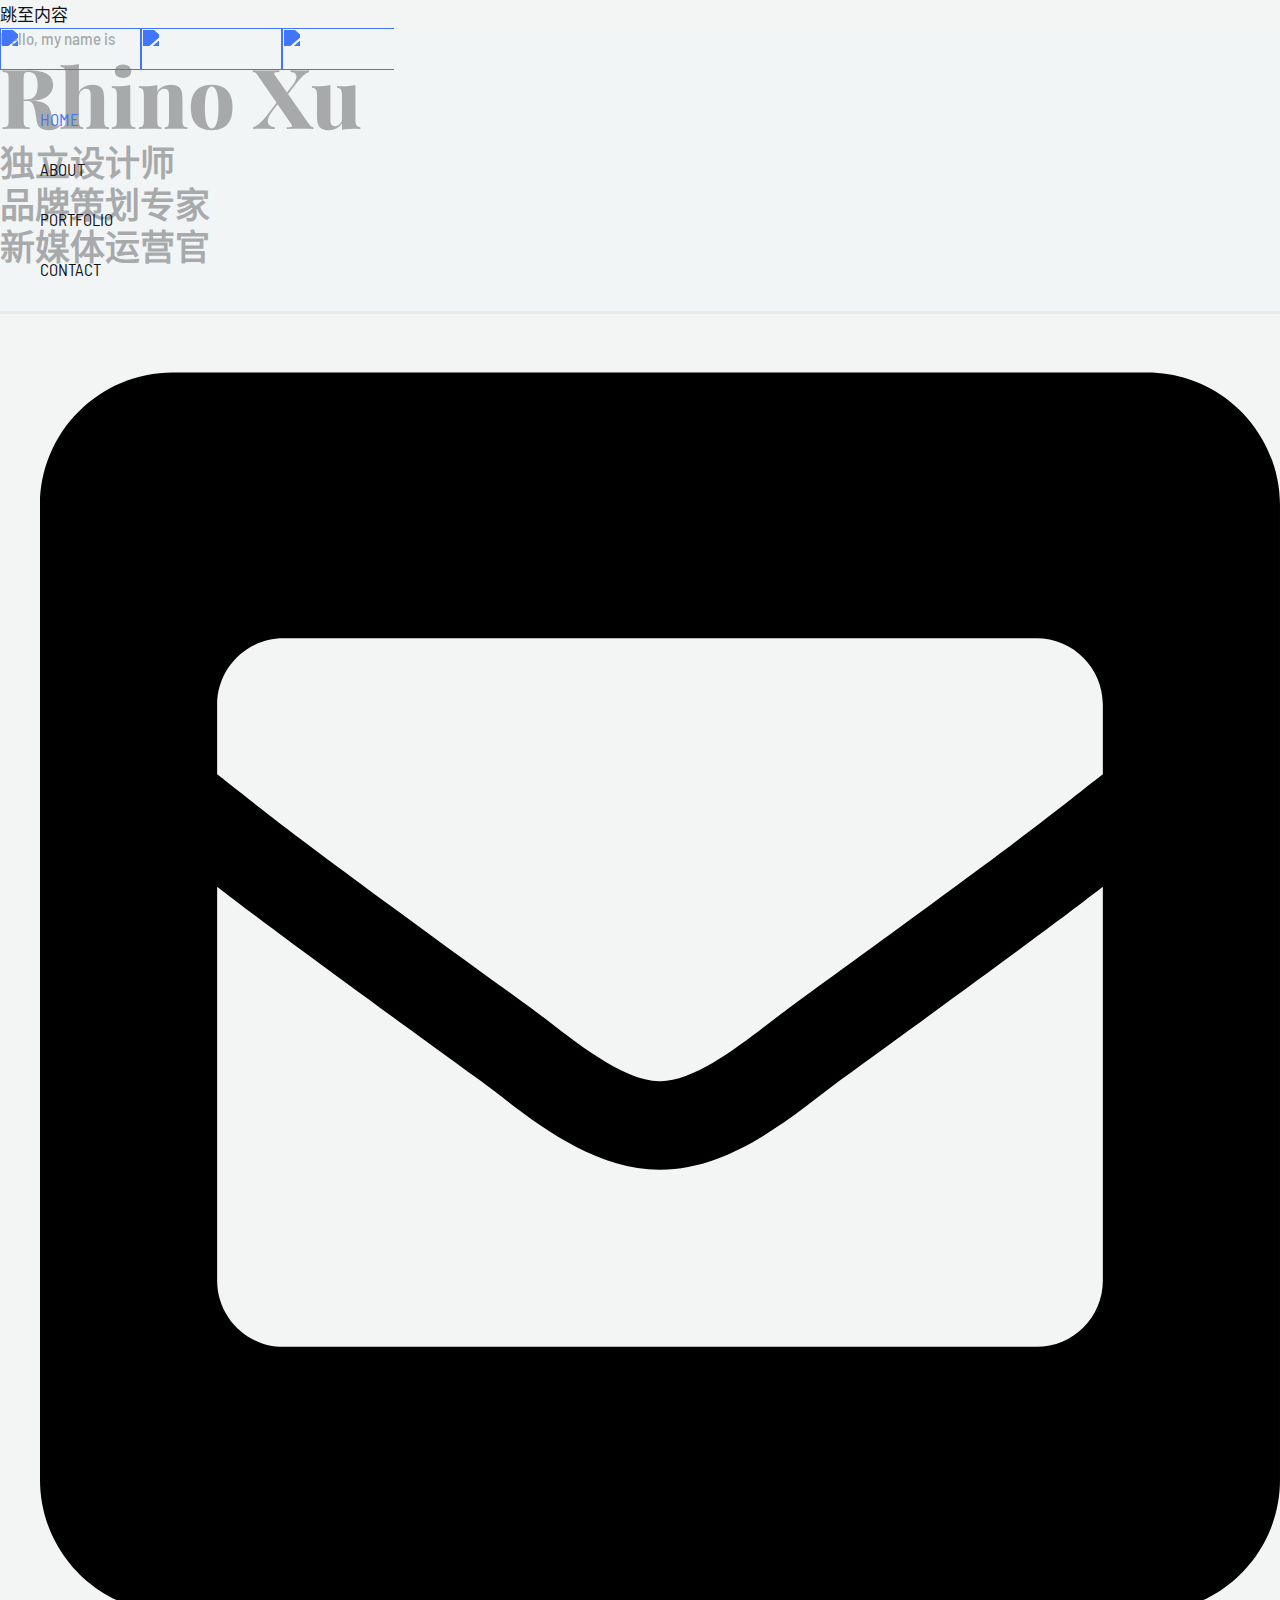
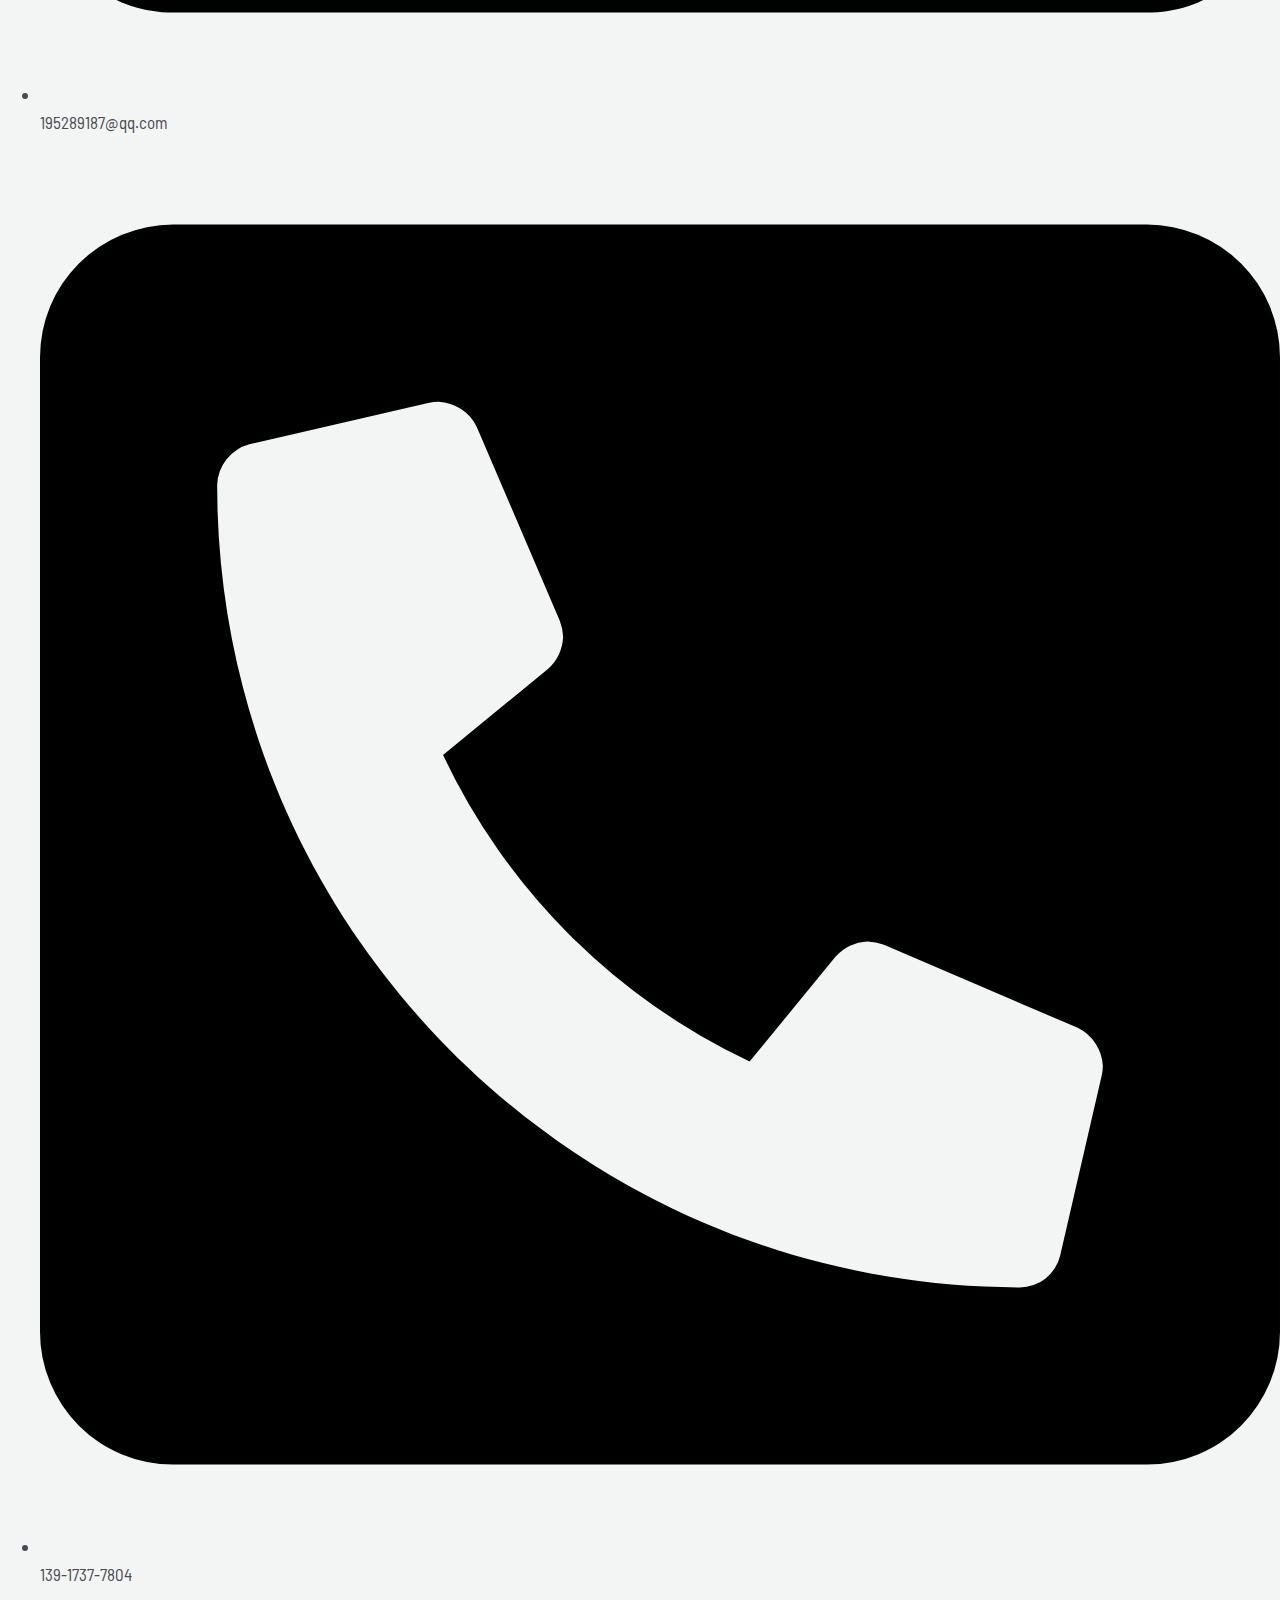
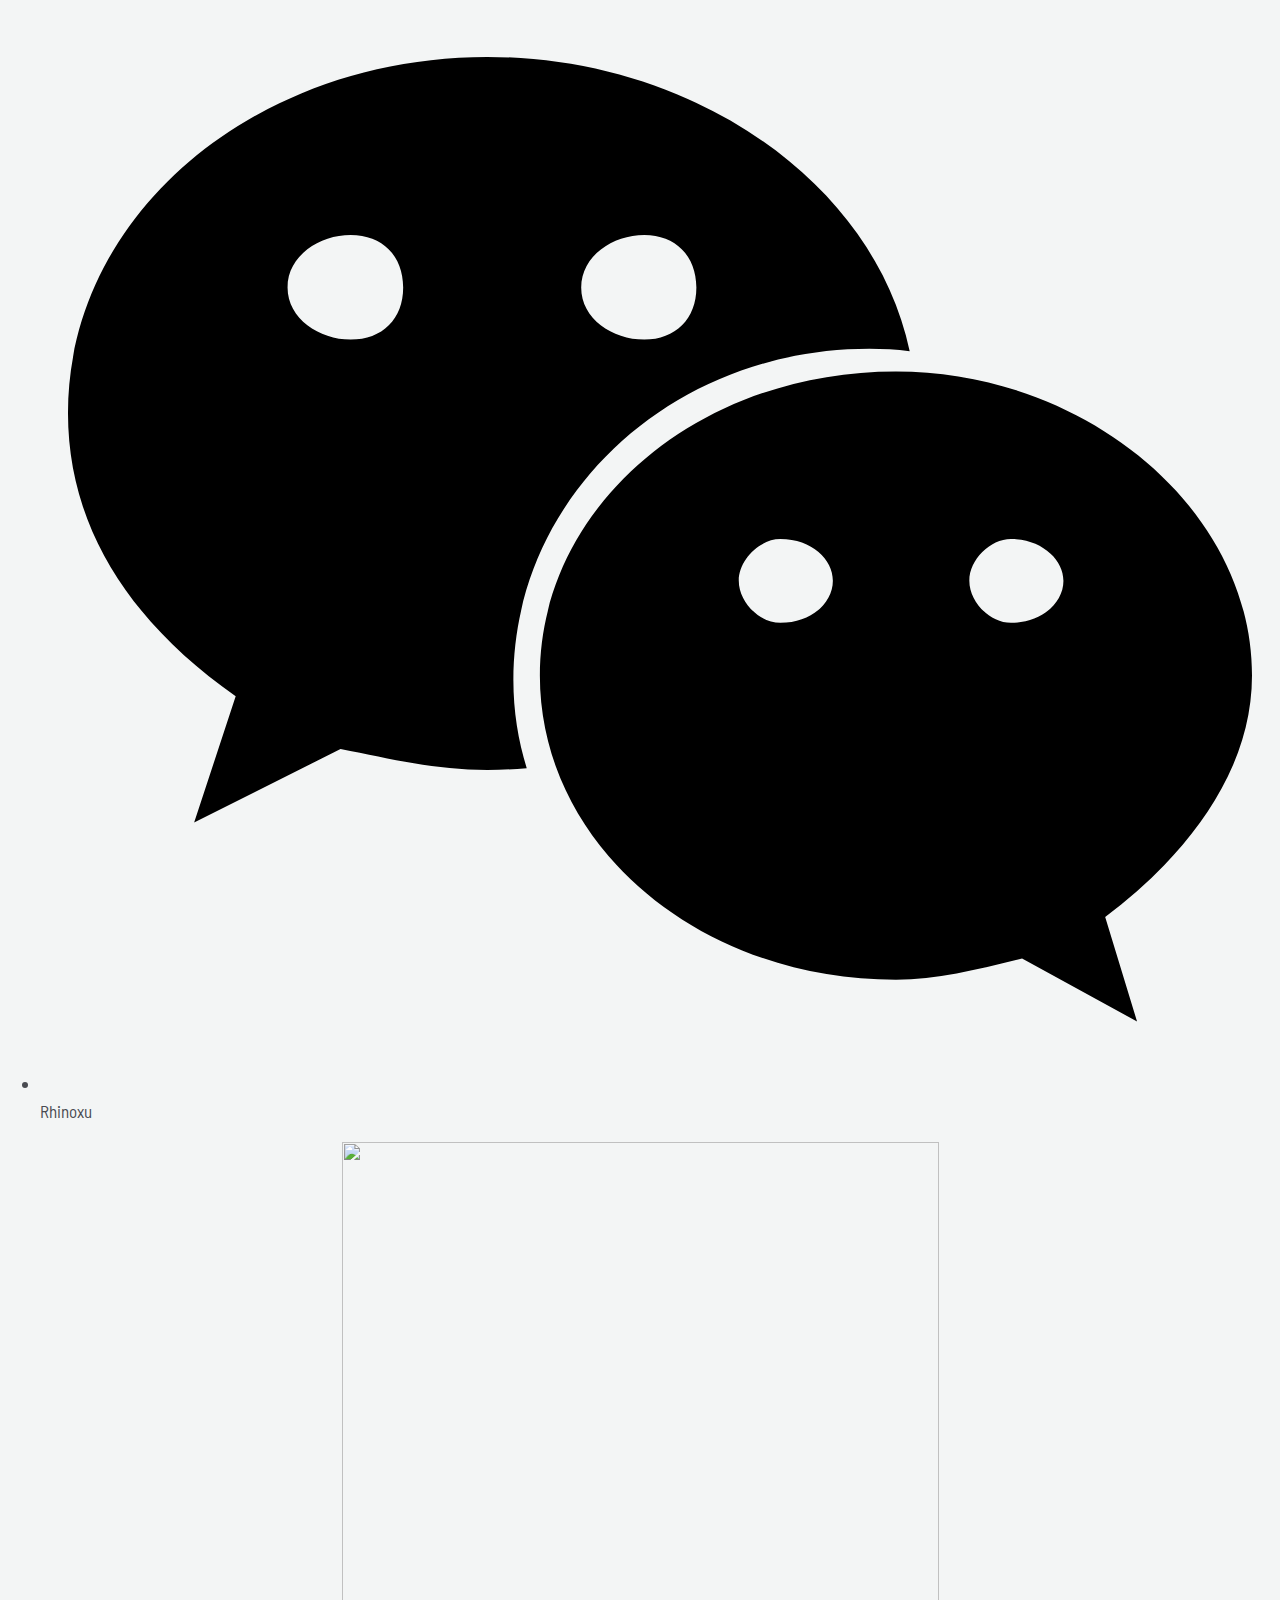
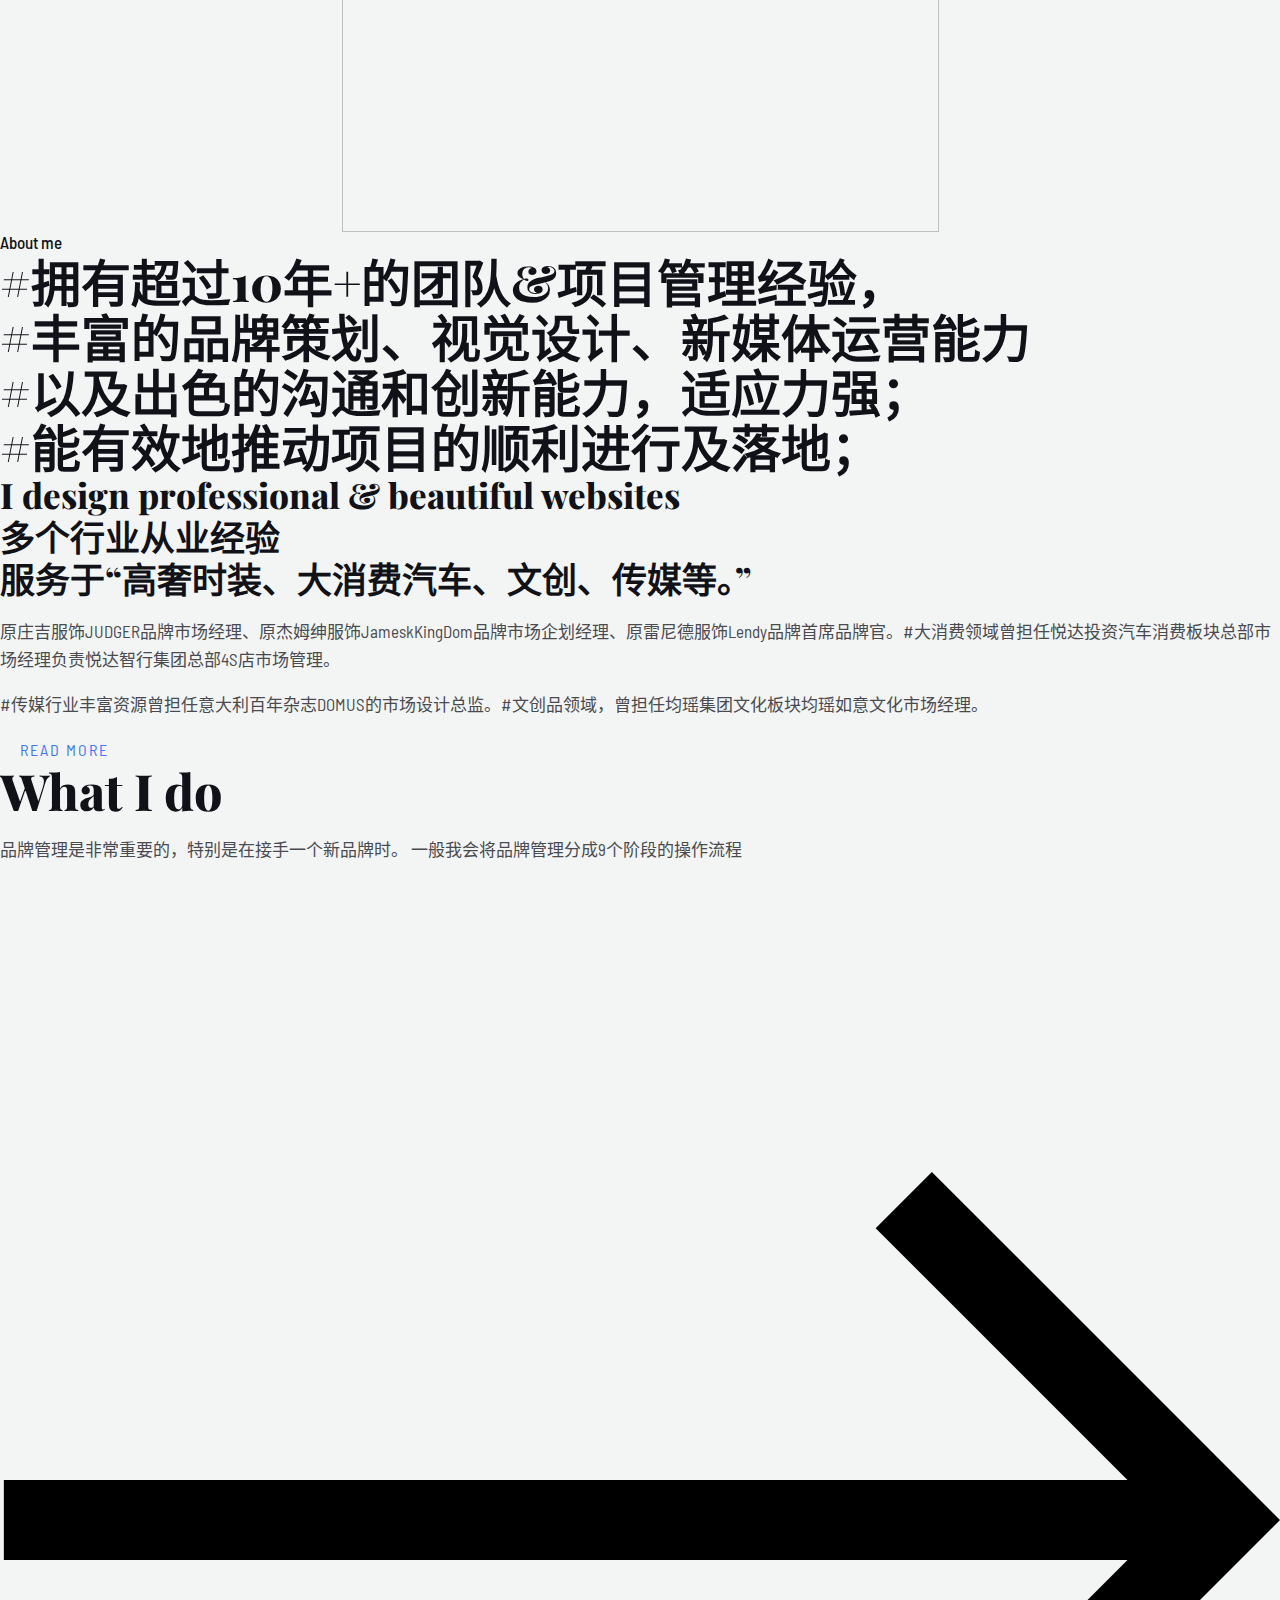
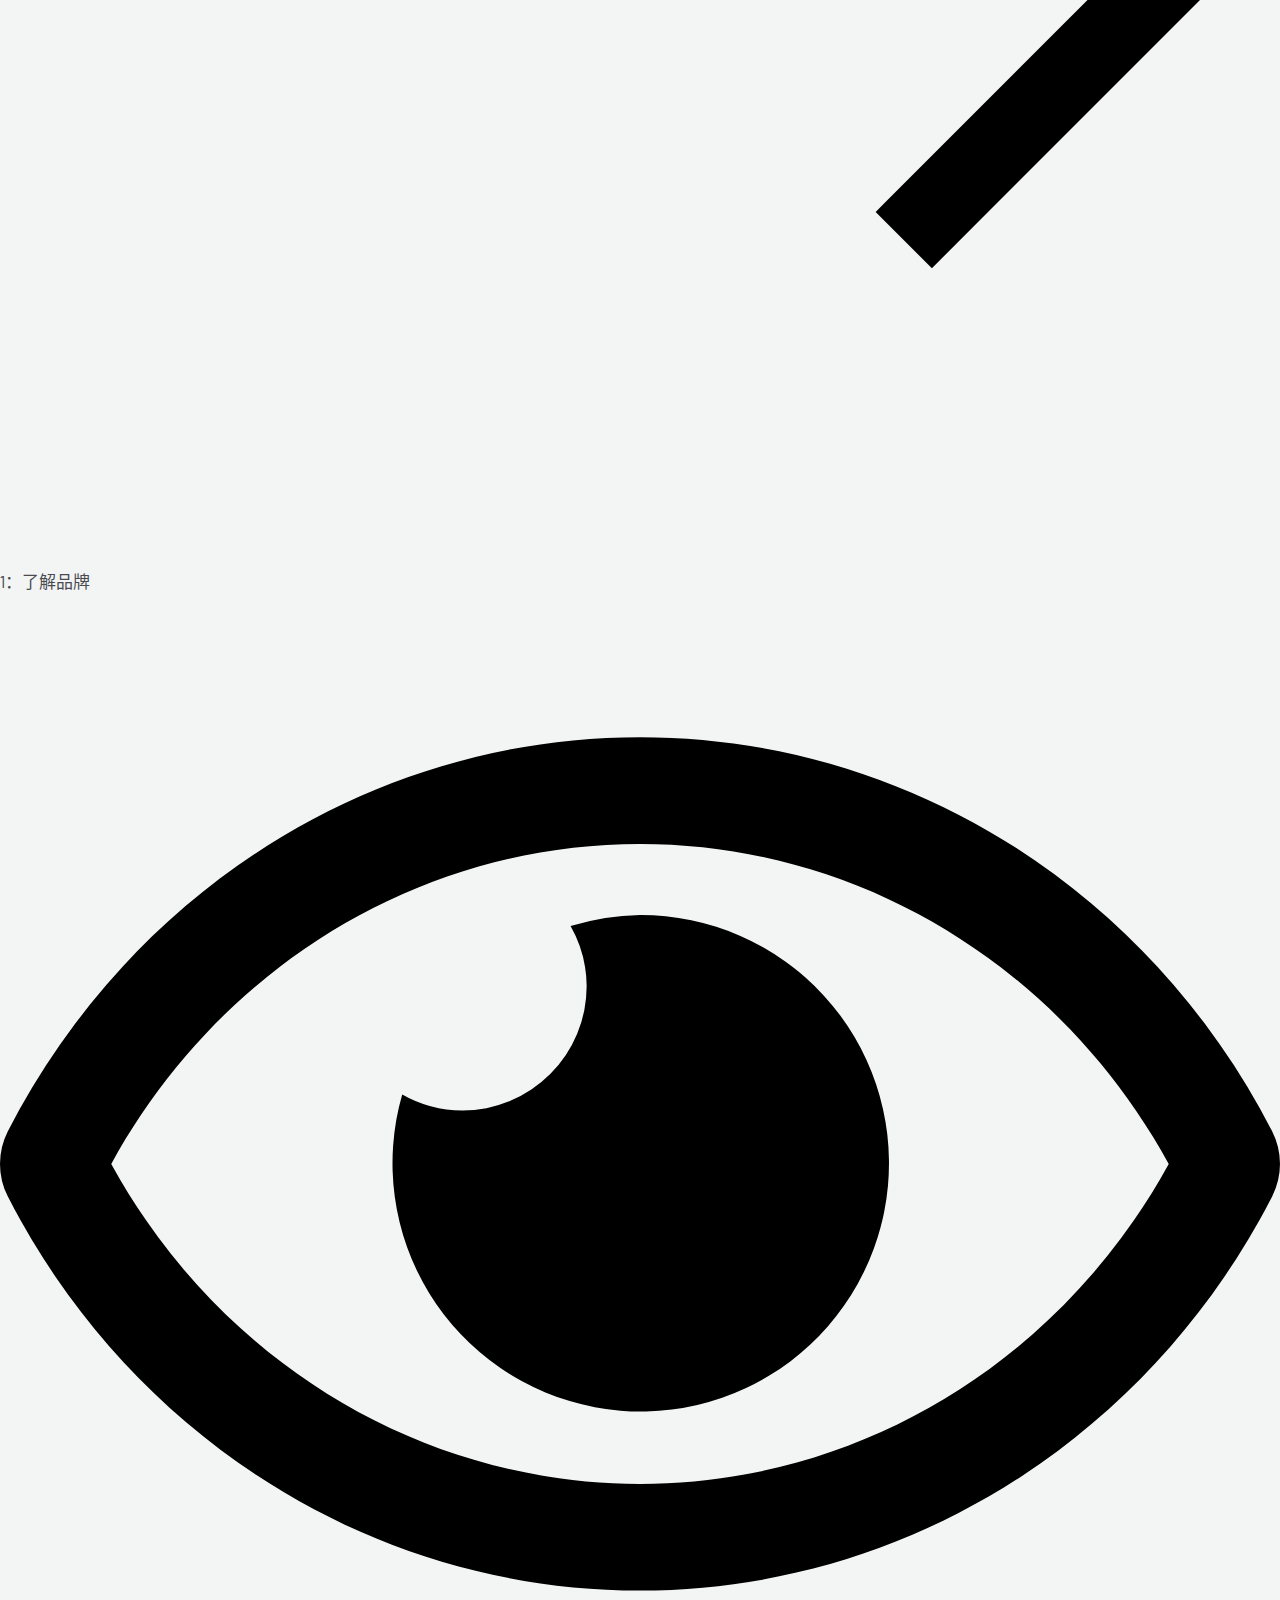
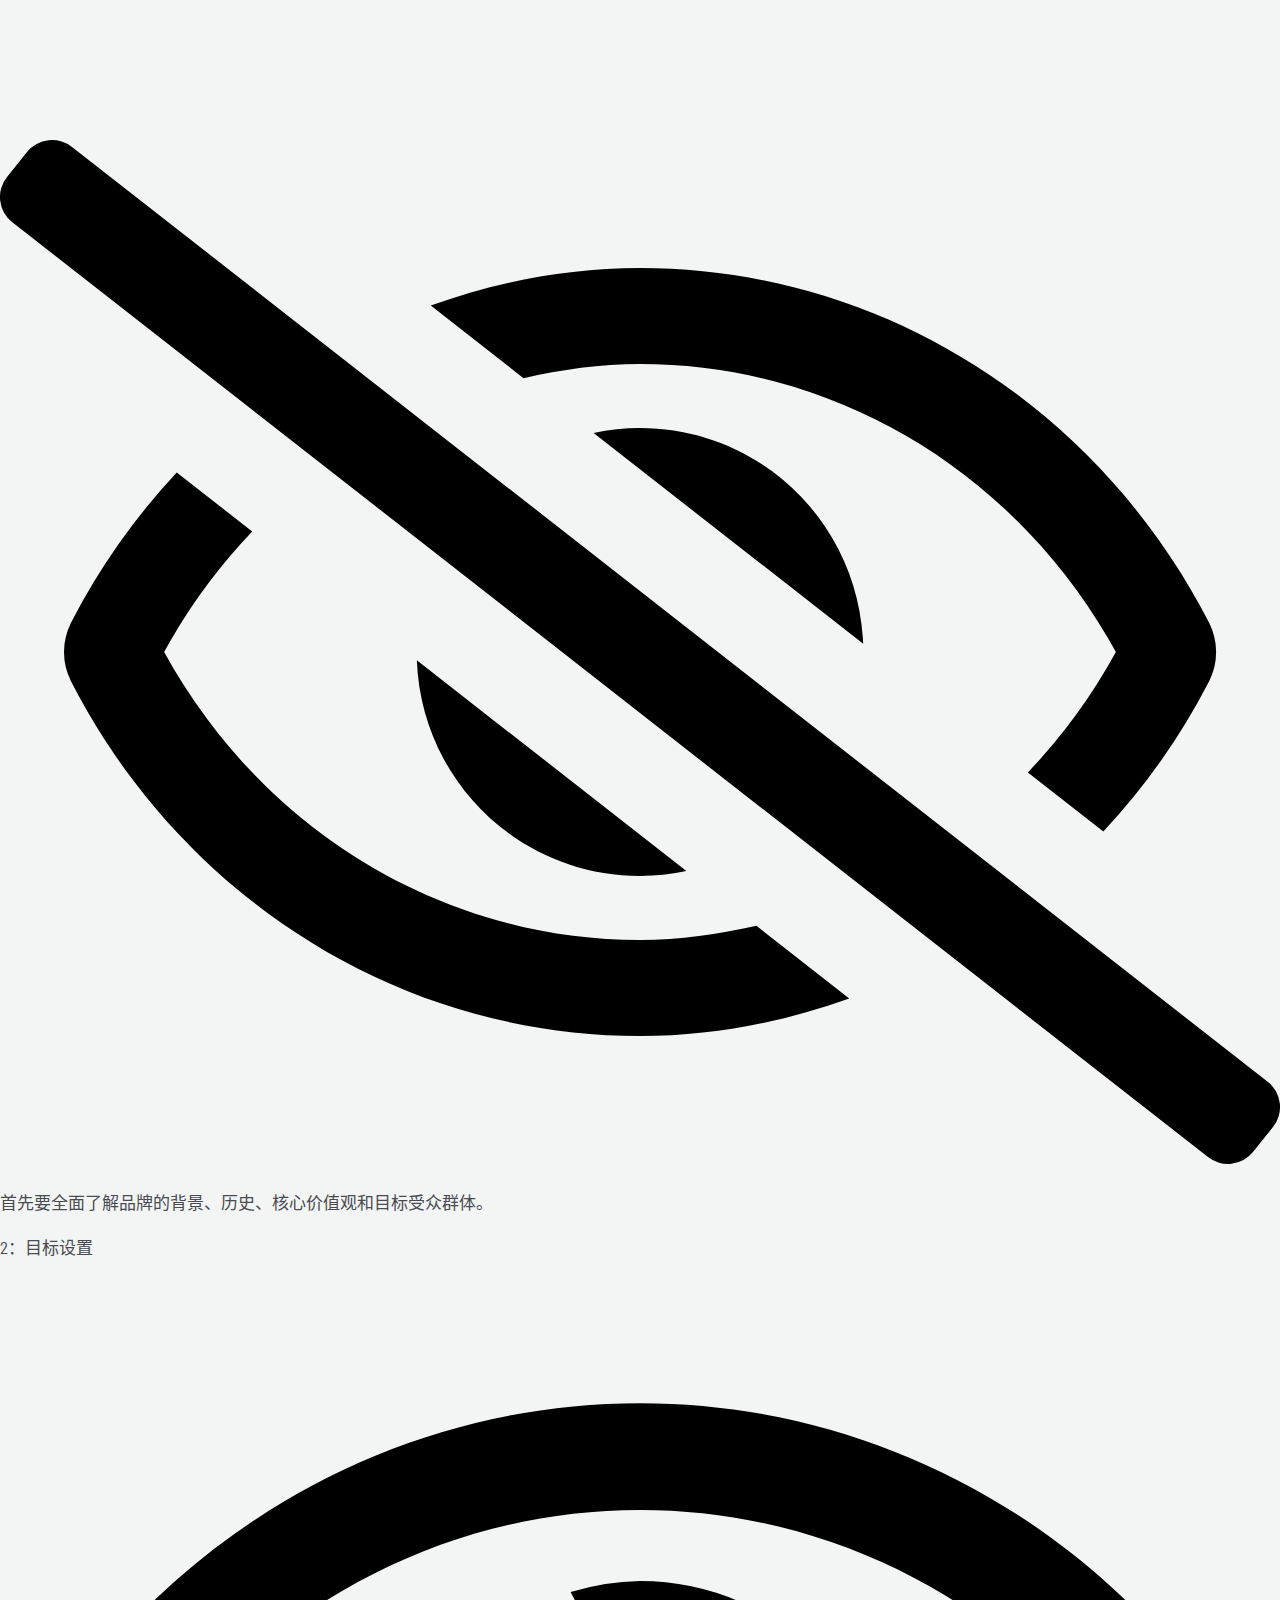
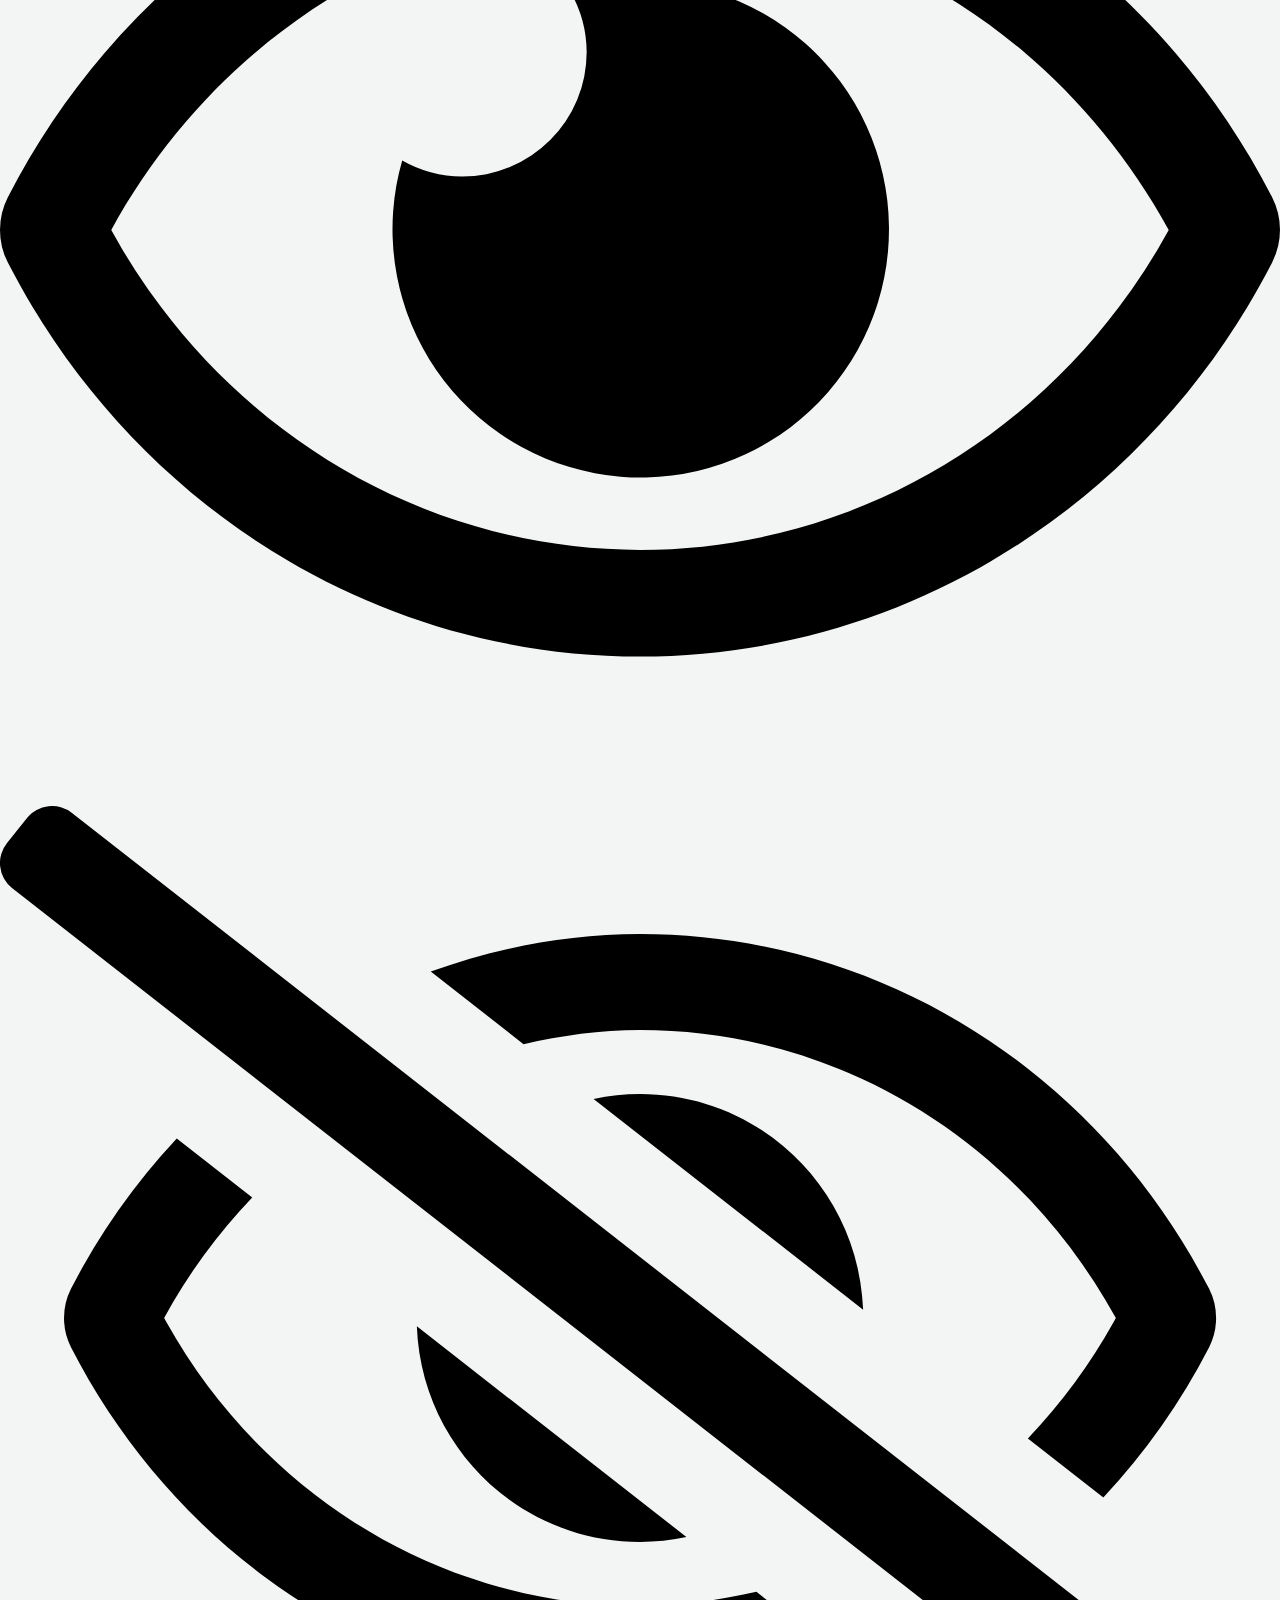
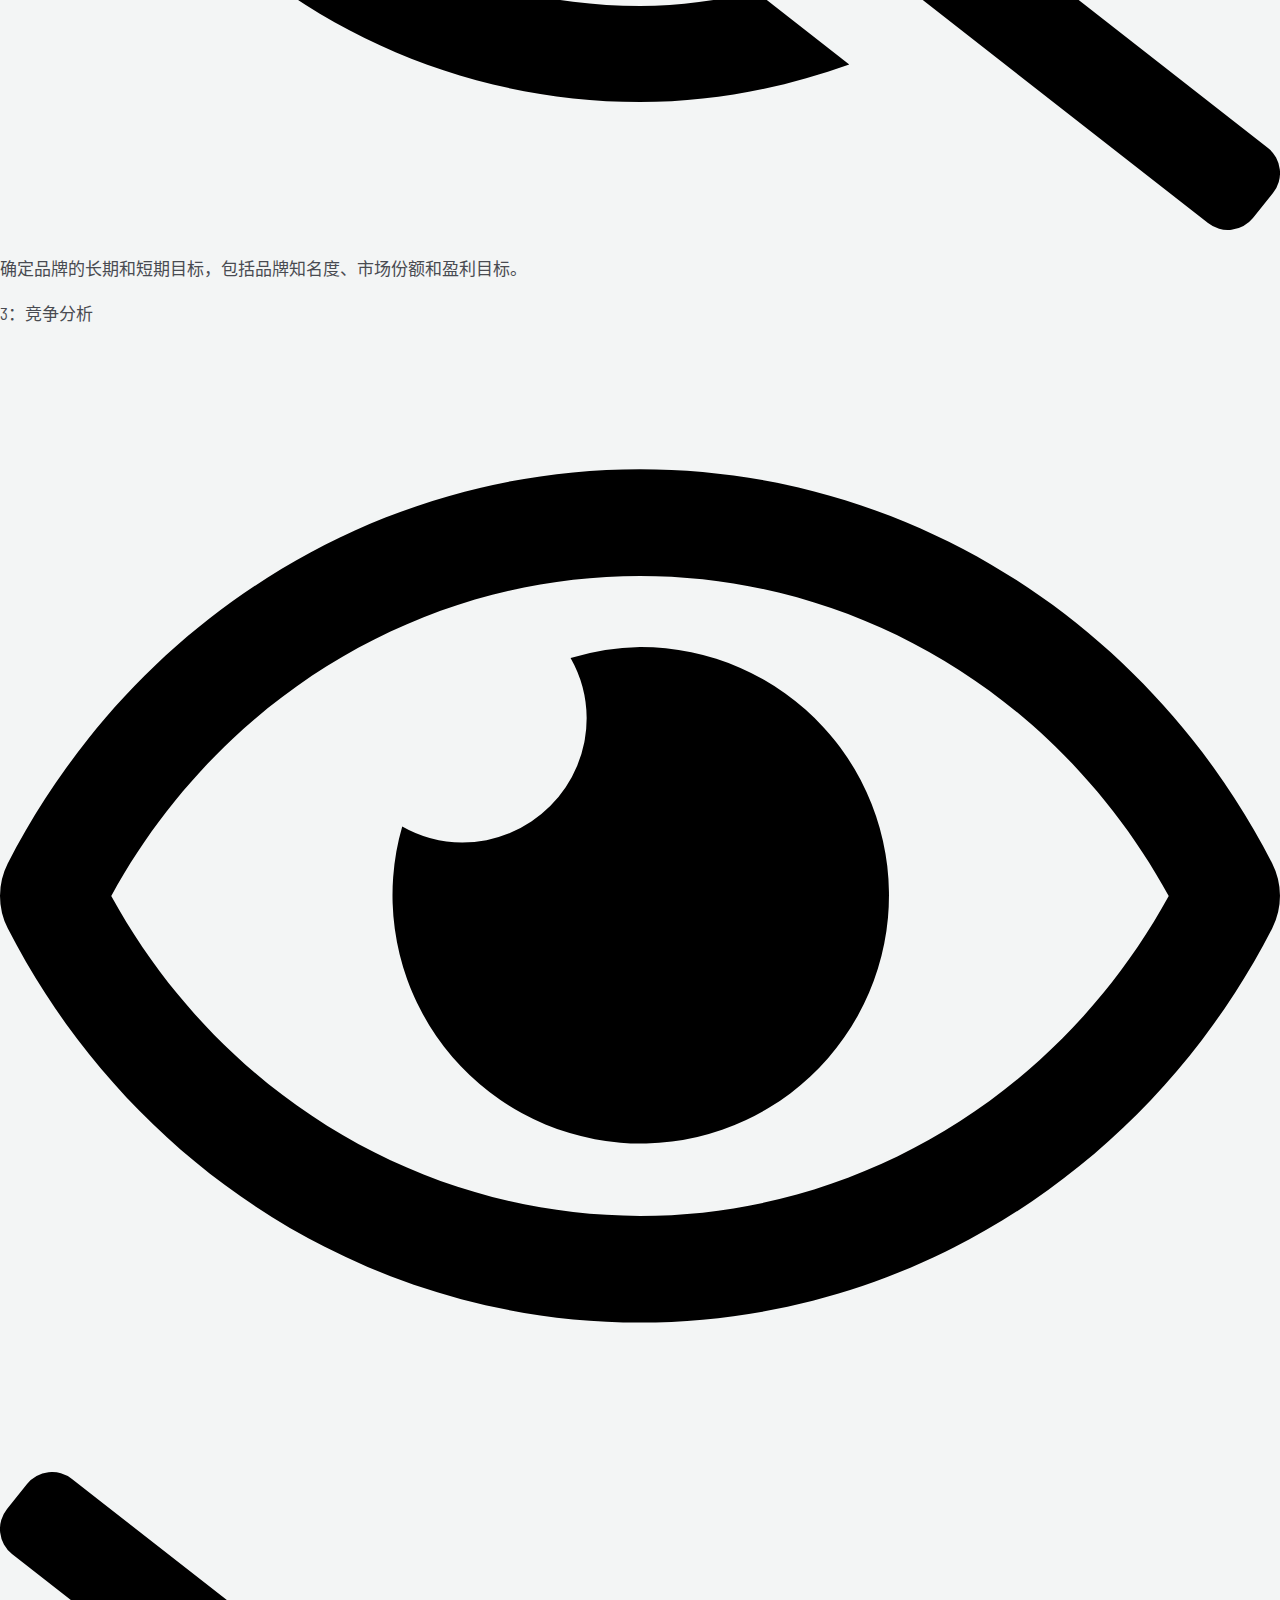
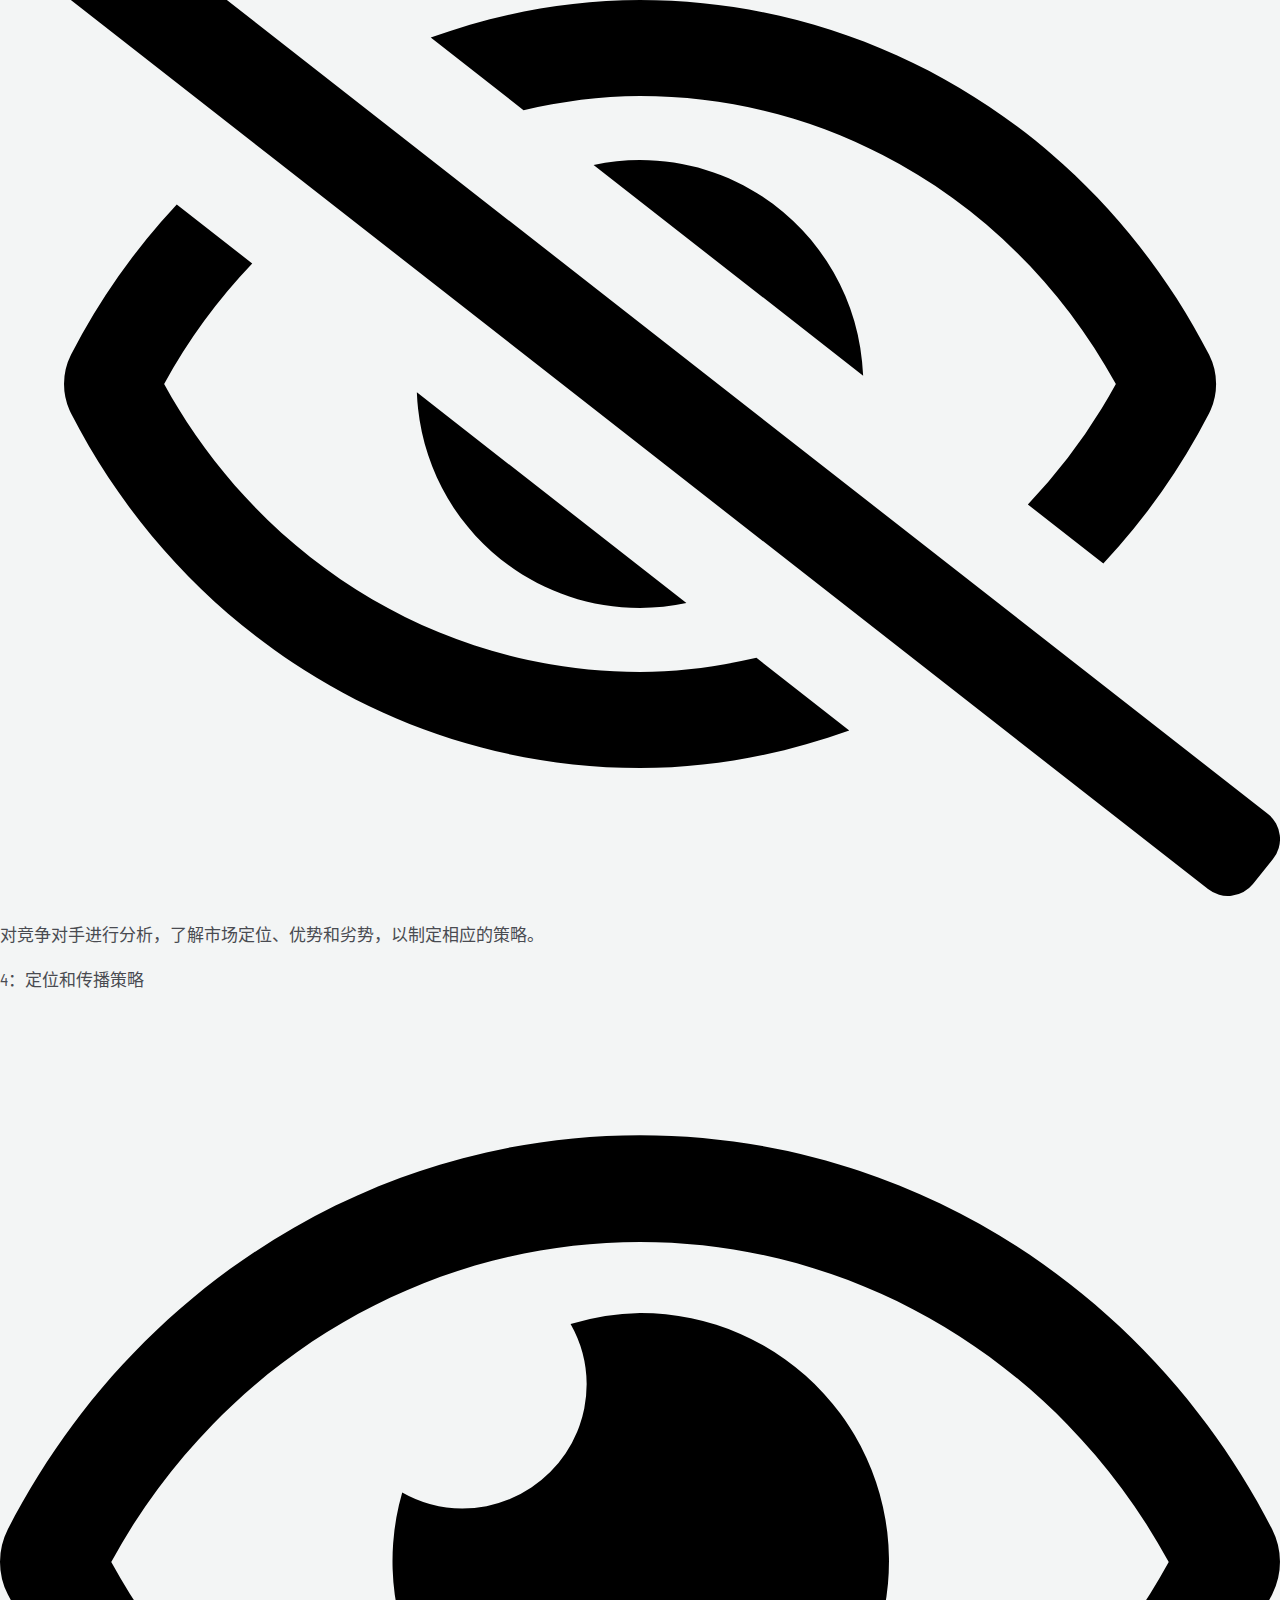
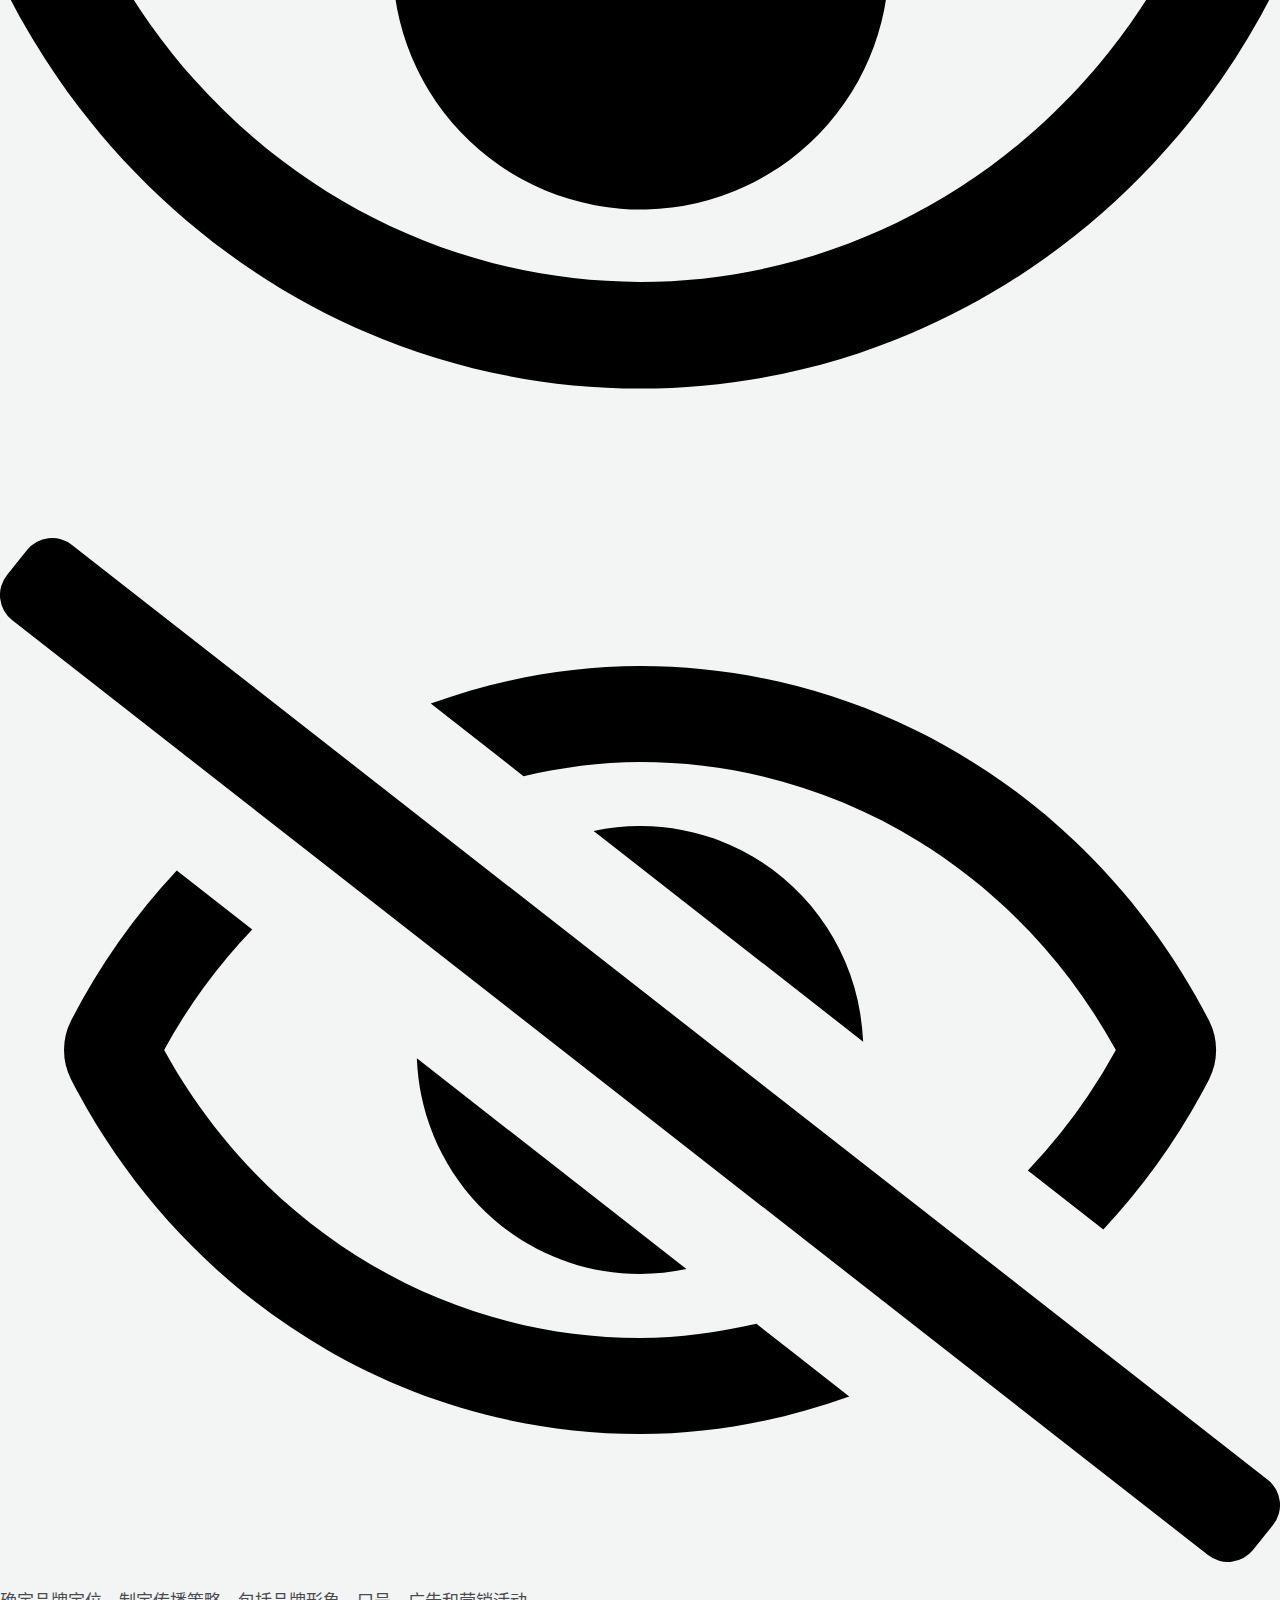
==== commit abdc427b: "Add files via upload" ====
--- a/index.html
+++ b/index.html
@@ -7,9 +7,14 @@
 	 <title>10年+品牌策划&amp;设计 &#8211; rhinoxu</title>
 <meta name="robots" content="max-image-preview:large">
 <link rel="dns-prefetch" href="//fonts.googleapis.com">
-<link rel="alternate" type="application/rss+xml" title="10年+品牌策划&amp;设计 &raquo; Feed" href="/feed/">
-<link rel="alternate" type="application/rss+xml" title="10年+品牌策划&amp;设计 &raquo; 评论Feed" href="/comments/feed/">
-<link rel="stylesheet" id="astra-theme-css-css" href="/wp-content/themes/astra/assets/css/minified/main.min.css?ver=4.6.5" media="all">
+<link rel="alternate" type="application/rss+xml" title="10年+品牌策划&amp;设计 &raquo; Feed" href="./feed/index.html">
+<link rel="alternate" type="application/rss+xml" title="10年+品牌策划&amp;设计 &raquo; 评论Feed" href="./comments/feed/index.html">
+<script>
+window._wpemojiSettings = {"baseUrl":"https:\/\/s.w.org\/images\/core\/emoji\/15.0.3\/72x72\/","ext":".png","svgUrl":"https:\/\/s.w.org\/images\/core\/emoji\/15.0.3\/svg\/","svgExt":".svg","source":{"concatemoji":".\/\/wp-includes\/js\/wp-emoji-release.min.js?ver=6.5-beta3-57756"}};
+/*! This file is auto-generated */
+!function(i,n){var o,s,e;function c(e){try{var t={supportTests:e,timestamp:(new Date).valueOf()};sessionStorage.setItem(o,JSON.stringify(t))}catch(e){}}function p(e,t,n){e.clearRect(0,0,e.canvas.width,e.canvas.height),e.fillText(t,0,0);var t=new Uint32Array(e.getImageData(0,0,e.canvas.width,e.canvas.height).data),r=(e.clearRect(0,0,e.canvas.width,e.canvas.height),e.fillText(n,0,0),new Uint32Array(e.getImageData(0,0,e.canvas.width,e.canvas.height).data));return t.every(function(e,t){return e===r[t]})}function u(e,t,n){switch(t){case"flag":return n(e,"🏳️‍⚧️","🏳️​⚧️")?!1:!n(e,"🇺🇳","🇺​🇳")&&!n(e,"🏴󠁧󠁢󠁥󠁮󠁧󠁿","🏴​󠁧​󠁢​󠁥​󠁮​󠁧​󠁿");case"emoji":return!n(e,"🐦‍⬛","🐦​⬛")}return!1}function f(e,t,n){var r="undefined"!=typeof WorkerGlobalScope&&self instanceof WorkerGlobalScope?new OffscreenCanvas(300,150):i.createElement("canvas"),a=r.getContext("2d",{willReadFrequently:!0}),o=(a.textBaseline="top",a.font="600 32px Arial",{});return e.forEach(function(e){o[e]=t(a,e,n)}),o}function t(e){var t=i.createElement("script");t.src=e,t.defer=!0,i.head.appendChild(t)}"undefined"!=typeof Promise&&(o="wpEmojiSettingsSupports",s=["flag","emoji"],n.supports={everything:!0,everythingExceptFlag:!0},e=new Promise(function(e){i.addEventListener("DOMContentLoaded",e,{once:!0})}),new Promise(function(t){var n=function(){try{var e=JSON.parse(sessionStorage.getItem(o));if("object"==typeof e&&"number"==typeof e.timestamp&&(new Date).valueOf()<e.timestamp+604800&&"object"==typeof e.supportTests)return e.supportTests}catch(e){}return null}();if(!n){if("undefined"!=typeof Worker&&"undefined"!=typeof OffscreenCanvas&&"undefined"!=typeof URL&&URL.createObjectURL&&"undefined"!=typeof Blob)try{var e="postMessage("+f.toString()+"("+[JSON.stringify(s),u.toString(),p.toString()].join(",")+"));",r=new Blob([e],{type:"text/javascript"}),a=new Worker(URL.createObjectURL(r),{name:"wpTestEmojiSupports"});return void(a.onmessage=function(e){c(n=e.data),a.terminate(),t(n)})}catch(e){}c(n=f(s,u,p))}t(n)}).then(function(e){for(var t in e)n.supports[t]=e[t],n.supports.everything=n.supports.everything&&n.supports[t],"flag"!==t&&(n.supports.everythingExceptFlag=n.supports.everythingExceptFlag&&n.supports[t]);n.supports.everythingExceptFlag=n.supports.everythingExceptFlag&&!n.supports.flag,n.DOMReady=!1,n.readyCallback=function(){n.DOMReady=!0}}).then(function(){return e}).then(function(){var e;n.supports.everything||(n.readyCallback(),(e=n.source||{}).concatemoji?t(e.concatemoji):e.wpemoji&&e.twemoji&&(t(e.twemoji),t(e.wpemoji)))}))}((window,document),window._wpemojiSettings);
+</script>
+<link rel="stylesheet" id="astra-theme-css-css" href="./wp-content/themes/astra/assets/css/minified/main.min.css?ver=4.6.5" media="all">
 <style id="astra-theme-css-inline-css">:root{--ast-container-default-xlg-padding:6.67em;--ast-container-default-lg-padding:5.67em;--ast-container-default-slg-padding:4.34em;--ast-container-default-md-padding:3.34em;--ast-container-default-sm-padding:6.67em;--ast-container-default-xs-padding:2.4em;--ast-container-default-xxs-padding:1.4em;--ast-code-block-background:#EEEEEE;--ast-comment-inputs-background:#FAFAFA;--ast-normal-container-width:1200px;--ast-narrow-container-width:750px;--ast-blog-title-font-weight:normal;--ast-blog-meta-weight:inherit;}html{font-size:106.25%;}a,.page-title{color:var(--ast-global-color-2);}a:hover,a:focus{color:var(--ast-global-color-1);}body,button,input,select,textarea,.ast-button,.ast-custom-button{font-family:'Barlow Semi Condensed',sans-serif;font-weight:400;font-size:17px;font-size:1rem;line-height:var(--ast-body-line-height,1.65em);}blockquote{color:var(--ast-global-color-3);}h1,.entry-content h1,h2,.entry-content h2,h3,.entry-content h3,h4,.entry-content h4,h5,.entry-content h5,h6,.entry-content h6,.site-title,.site-title a{font-family:'Playfair Display',serif;font-weight:800;}.site-title{font-size:35px;font-size:2.0588235294118rem;display:none;}.site-header .site-description{font-size:15px;font-size:0.88235294117647rem;display:none;}.entry-title{font-size:26px;font-size:1.5294117647059rem;}.archive .ast-article-post .ast-article-inner,.blog .ast-article-post .ast-article-inner,.archive .ast-article-post .ast-article-inner:hover,.blog .ast-article-post .ast-article-inner:hover{overflow:hidden;}h1,.entry-content h1{font-size:83px;font-size:4.8823529411765rem;font-weight:800;font-family:'Playfair Display',serif;line-height:1.1em;}h2,.entry-content h2{font-size:50px;font-size:2.9411764705882rem;font-weight:800;font-family:'Playfair Display',serif;line-height:1.1em;}h3,.entry-content h3{font-size:35px;font-size:2.0588235294118rem;font-weight:800;font-family:'Playfair Display',serif;line-height:1.2em;}h4,.entry-content h4{font-size:22px;font-size:1.2941176470588rem;line-height:1.2em;font-weight:500;font-family:'Barlow Semi Condensed',sans-serif;}h5,.entry-content h5{font-size:20px;font-size:1.1764705882353rem;line-height:1.2em;font-weight:500;font-family:'Barlow Semi Condensed',sans-serif;}h6,.entry-content h6{font-size:17px;font-size:1rem;line-height:1.25em;font-weight:500;font-family:'Barlow Semi Condensed',sans-serif;}::selection{background-color:var(--ast-global-color-0);color:#ffffff;}body,h1,.entry-title a,.entry-content h1,h2,.entry-content h2,h3,.entry-content h3,h4,.entry-content h4,h5,.entry-content h5,h6,.entry-content h6{color:var(--ast-global-color-3);}.tagcloud a:hover,.tagcloud a:focus,.tagcloud a.current-item{color:#ffffff;border-color:var(--ast-global-color-2);background-color:var(--ast-global-color-2);}input:focus,input[type="text"]:focus,input[type="email"]:focus,input[type="url"]:focus,input[type="password"]:focus,input[type="reset"]:focus,input[type="search"]:focus,textarea:focus{border-color:var(--ast-global-color-2);}input[type="radio"]:checked,input[type=reset],input[type="checkbox"]:checked,input[type="checkbox"]:hover:checked,input[type="checkbox"]:focus:checked,input[type=range]::-webkit-slider-thumb{border-color:var(--ast-global-color-2);background-color:var(--ast-global-color-2);box-shadow:none;}.site-footer a:hover + .post-count,.site-footer a:focus + .post-count{background:var(--ast-global-color-2);border-color:var(--ast-global-color-2);}.single .nav-links .nav-previous,.single .nav-links .nav-next{color:var(--ast-global-color-2);}.entry-meta,.entry-meta *{line-height:1.45;color:var(--ast-global-color-2);}.entry-meta a:not(.ast-button):hover,.entry-meta a:not(.ast-button):hover *,.entry-meta a:not(.ast-button):focus,.entry-meta a:not(.ast-button):focus *,.page-links > .page-link,.page-links .page-link:hover,.post-navigation a:hover{color:var(--ast-global-color-1);}#cat option,.secondary .calendar_wrap thead a,.secondary .calendar_wrap thead a:visited{color:var(--ast-global-color-2);}.secondary .calendar_wrap #today,.ast-progress-val span{background:var(--ast-global-color-2);}.secondary a:hover + .post-count,.secondary a:focus + .post-count{background:var(--ast-global-color-2);border-color:var(--ast-global-color-2);}.calendar_wrap #today > a{color:#ffffff;}.page-links .page-link,.single .post-navigation a{color:var(--ast-global-color-2);}.ast-search-menu-icon .search-form button.search-submit{padding:0 4px;}.ast-search-menu-icon form.search-form{padding-right:0;}.ast-search-menu-icon.slide-search input.search-field{width:0;}.ast-header-search .ast-search-menu-icon.ast-dropdown-active .search-form,.ast-header-search .ast-search-menu-icon.ast-dropdown-active .search-field:focus{transition:all 0.2s;}.search-form input.search-field:focus{outline:none;}.wp-block-latest-posts > li > a{color:var(--ast-global-color-2);}.widget-title,.widget .wp-block-heading{font-size:24px;font-size:1.4117647058824rem;color:var(--ast-global-color-3);}.single .ast-author-details .author-title{color:var(--ast-global-color-1);}.ast-search-menu-icon.slide-search a:focus-visible:focus-visible,.astra-search-icon:focus-visible,#close:focus-visible,a:focus-visible,.ast-menu-toggle:focus-visible,.site .skip-link:focus-visible,.wp-block-loginout input:focus-visible,.wp-block-search.wp-block-search__button-inside .wp-block-search__inside-wrapper,.ast-header-navigation-arrow:focus-visible,.woocommerce .wc-proceed-to-checkout > .checkout-button:focus-visible,.woocommerce .woocommerce-MyAccount-navigation ul li a:focus-visible,.ast-orders-table__row .ast-orders-table__cell:focus-visible,.woocommerce .woocommerce-order-details .order-again > .button:focus-visible,.woocommerce .woocommerce-message a.button.wc-forward:focus-visible,.woocommerce #minus_qty:focus-visible,.woocommerce #plus_qty:focus-visible,a#ast-apply-coupon:focus-visible,.woocommerce .woocommerce-info a:focus-visible,.woocommerce .astra-shop-summary-wrap a:focus-visible,.woocommerce a.wc-forward:focus-visible,#ast-apply-coupon:focus-visible,.woocommerce-js .woocommerce-mini-cart-item a.remove:focus-visible,#close:focus-visible,.button.search-submit:focus-visible,#search_submit:focus,.normal-search:focus-visible{outline-style:dotted;outline-color:inherit;outline-width:thin;}input:focus,input[type="text"]:focus,input[type="email"]:focus,input[type="url"]:focus,input[type="password"]:focus,input[type="reset"]:focus,input[type="search"]:focus,input[type="number"]:focus,textarea:focus,.wp-block-search__input:focus,[data-section="section-header-mobile-trigger"] .ast-button-wrap .ast-mobile-menu-trigger-minimal:focus,.ast-mobile-popup-drawer.active .menu-toggle-close:focus,.woocommerce-ordering select.orderby:focus,#ast-scroll-top:focus,#coupon_code:focus,.woocommerce-page #comment:focus,.woocommerce #reviews #respond input#submit:focus,.woocommerce a.add_to_cart_button:focus,.woocommerce .button.single_add_to_cart_button:focus,.woocommerce .woocommerce-cart-form button:focus,.woocommerce .woocommerce-cart-form__cart-item .quantity .qty:focus,.woocommerce .woocommerce-billing-fields .woocommerce-billing-fields__field-wrapper .woocommerce-input-wrapper > .input-text:focus,.woocommerce #order_comments:focus,.woocommerce #place_order:focus,.woocommerce .woocommerce-address-fields .woocommerce-address-fields__field-wrapper .woocommerce-input-wrapper > .input-text:focus,.woocommerce .woocommerce-MyAccount-content form button:focus,.woocommerce .woocommerce-MyAccount-content .woocommerce-EditAccountForm .woocommerce-form-row .woocommerce-Input.input-text:focus,.woocommerce .ast-woocommerce-container .woocommerce-pagination ul.page-numbers li a:focus,body #content .woocommerce form .form-row .select2-container--default .select2-selection--single:focus,#ast-coupon-code:focus,.woocommerce.woocommerce-js .quantity input[type=number]:focus,.woocommerce-js .woocommerce-mini-cart-item .quantity input[type=number]:focus,.woocommerce p#ast-coupon-trigger:focus{border-style:dotted;border-color:inherit;border-width:thin;}input{outline:none;}.site-logo-img img{ transition:all 0.2s linear;}.site-logo-img .transparent-custom-logo img,.ast-theme-transparent-header .site-logo-img img{filter:url(#ast-img-color-filter-2);}body .ast-oembed-container *{position:absolute;top:0;width:100%;height:100%;left:0;}body .wp-block-embed-pocket-casts .ast-oembed-container *{position:unset;}.ast-single-post-featured-section + article {margin-top: 2em;}.site-content .ast-single-post-featured-section img {width: 100%;overflow: hidden;object-fit: cover;}.site > .ast-single-related-posts-container {margin-top: 0;}@media (min-width: 922px) {.ast-desktop .ast-container--narrow {max-width: var(--ast-narrow-container-width);margin: 0 auto;}}.ast-page-builder-template .hentry {margin: 0;}.ast-page-builder-template .site-content > .ast-container {max-width: 100%;padding: 0;}.ast-page-builder-template .site .site-content #primary {padding: 0;margin: 0;}.ast-page-builder-template .no-results {text-align: center;margin: 4em auto;}.ast-page-builder-template .ast-pagination {padding: 2em;}.ast-page-builder-template .entry-header.ast-no-title.ast-no-thumbnail {margin-top: 0;}.ast-page-builder-template .entry-header.ast-header-without-markup {margin-top: 0;margin-bottom: 0;}.ast-page-builder-template .entry-header.ast-no-title.ast-no-meta {margin-bottom: 0;}.ast-page-builder-template.single .post-navigation {padding-bottom: 2em;}.ast-page-builder-template.single-post .site-content > .ast-container {max-width: 100%;}.ast-page-builder-template .entry-header {margin-top: 4em;margin-left: auto;margin-right: auto;padding-left: 20px;padding-right: 20px;}.single.ast-page-builder-template .entry-header {padding-left: 20px;padding-right: 20px;}.ast-page-builder-template .ast-archive-description {margin: 4em auto 0;padding-left: 20px;padding-right: 20px;}.ast-page-builder-template.ast-no-sidebar .entry-content .alignwide {margin-left: 0;margin-right: 0;}@media (max-width:921px){#ast-desktop-header{display:none;}}@media (min-width:922px){#ast-mobile-header{display:none;}}.wp-block-buttons.aligncenter{justify-content:center;}@media (max-width:921px){.ast-theme-transparent-header #primary,.ast-theme-transparent-header #secondary{padding:0;}}@media (max-width:921px){.ast-plain-container.ast-no-sidebar #primary{padding:0;}}.ast-plain-container.ast-no-sidebar #primary{margin-top:0;margin-bottom:0;}.wp-block-button.is-style-outline .wp-block-button__link{border-color:rgba(0,0,0,0);border-top-width:0;border-right-width:0;border-bottom-width:0;border-left-width:0;}div.wp-block-button.is-style-outline > .wp-block-button__link:not(.has-text-color),div.wp-block-button.wp-block-button__link.is-style-outline:not(.has-text-color){color:rgba(0,0,0,0);}.wp-block-button.is-style-outline .wp-block-button__link:hover,.wp-block-buttons .wp-block-button.is-style-outline .wp-block-button__link:focus,.wp-block-buttons .wp-block-button.is-style-outline > .wp-block-button__link:not(.has-text-color):hover,.wp-block-buttons .wp-block-button.wp-block-button__link.is-style-outline:not(.has-text-color):hover{color:var(--ast-global-color-2);background-color:rgba(0,0,0,0);border-color:rgba(0,0,0,0);}.post-page-numbers.current .page-link,.ast-pagination .page-numbers.current{color:#ffffff;border-color:var(--ast-global-color-0);background-color:var(--ast-global-color-0);}.wp-block-buttons .wp-block-button.is-style-outline .wp-block-button__link.wp-element-button,.ast-outline-button,.wp-block-uagb-buttons-child .uagb-buttons-repeater.ast-outline-button{border-color:rgba(0,0,0,0);border-top-width:2px;border-right-width:2px;border-bottom-width:2px;border-left-width:2px;font-family:inherit;font-weight:inherit;font-size:16px;font-size:0.94117647058824rem;line-height:1em;}.wp-block-buttons .wp-block-button.is-style-outline > .wp-block-button__link:not(.has-text-color),.wp-block-buttons .wp-block-button.wp-block-button__link.is-style-outline:not(.has-text-color),.ast-outline-button{color:rgba(0,0,0,0);}.wp-block-button.is-style-outline .wp-block-button__link:hover,.wp-block-buttons .wp-block-button.is-style-outline .wp-block-button__link:focus,.wp-block-buttons .wp-block-button.is-style-outline > .wp-block-button__link:not(.has-text-color):hover,.wp-block-buttons .wp-block-button.wp-block-button__link.is-style-outline:not(.has-text-color):hover,.ast-outline-button:hover,.ast-outline-button:focus,.wp-block-uagb-buttons-child .uagb-buttons-repeater.ast-outline-button:hover,.wp-block-uagb-buttons-child .uagb-buttons-repeater.ast-outline-button:focus{color:var(--ast-global-color-2);background-color:rgba(0,0,0,0);border-color:rgba(0,0,0,0);}.wp-block-button .wp-block-button__link.wp-element-button.is-style-outline:not(.has-background),.wp-block-button.is-style-outline>.wp-block-button__link.wp-element-button:not(.has-background),.ast-outline-button{background-color:rgba(0,0,0,0);}.entry-content[ast-blocks-layout] > figure{margin-bottom:1em;}@media (max-width:921px){.ast-separate-container #primary,.ast-separate-container #secondary{padding:1.5em 0;}#primary,#secondary{padding:1.5em 0;margin:0;}.ast-left-sidebar #content > .ast-container{display:flex;flex-direction:column-reverse;width:100%;}.ast-separate-container .ast-article-post,.ast-separate-container .ast-article-single{padding:1.5em 2.14em;}.ast-author-box img.avatar{margin:20px 0 0 0;}}@media (min-width:922px){.ast-separate-container.ast-right-sidebar #primary,.ast-separate-container.ast-left-sidebar #primary{border:0;}.search-no-results.ast-separate-container #primary{margin-bottom:4em;}}.elementor-button-wrapper .elementor-button{border-style:solid;text-decoration:none;border-top-width:0;border-right-width:0;border-left-width:0;border-bottom-width:0;}body .elementor-button.elementor-size-sm,body .elementor-button.elementor-size-xs,body .elementor-button.elementor-size-md,body .elementor-button.elementor-size-lg,body .elementor-button.elementor-size-xl,body .elementor-button{border-top-left-radius:30px;border-top-right-radius:30px;border-bottom-right-radius:30px;border-bottom-left-radius:30px;padding-top:10px;padding-right:20px;padding-bottom:10px;padding-left:20px;}.elementor-button-wrapper .elementor-button{border-color:rgba(0,0,0,0);background-color:rgba(0,0,0,0);}.elementor-button-wrapper .elementor-button:hover,.elementor-button-wrapper .elementor-button:focus{color:var(--ast-global-color-2);background-color:rgba(0,0,0,0);border-color:rgba(0,0,0,0);}.wp-block-button .wp-block-button__link ,.elementor-button-wrapper .elementor-button,.elementor-button-wrapper .elementor-button:visited{color:var(--ast-global-color-0);}.elementor-button-wrapper .elementor-button{font-size:16px;font-size:0.94117647058824rem;line-height:1em;text-transform:uppercase;letter-spacing:2px;}body .elementor-button.elementor-size-sm,body .elementor-button.elementor-size-xs,body .elementor-button.elementor-size-md,body .elementor-button.elementor-size-lg,body .elementor-button.elementor-size-xl,body .elementor-button{font-size:16px;font-size:0.94117647058824rem;}.wp-block-button .wp-block-button__link:hover,.wp-block-button .wp-block-button__link:focus{color:var(--ast-global-color-2);background-color:rgba(0,0,0,0);border-color:rgba(0,0,0,0);}.elementor-widget-heading h1.elementor-heading-title{line-height:1.1em;}.elementor-widget-heading h2.elementor-heading-title{line-height:1.1em;}.elementor-widget-heading h3.elementor-heading-title{line-height:1.2em;}.elementor-widget-heading h4.elementor-heading-title{line-height:1.2em;}.elementor-widget-heading h5.elementor-heading-title{line-height:1.2em;}.elementor-widget-heading h6.elementor-heading-title{line-height:1.25em;}.wp-block-button .wp-block-button__link,.wp-block-search .wp-block-search__button,body .wp-block-file .wp-block-file__button{border-top-width:0;border-right-width:0;border-left-width:0;border-bottom-width:0;border-color:rgba(0,0,0,0);background-color:rgba(0,0,0,0);color:var(--ast-global-color-0);font-family:inherit;font-weight:inherit;line-height:1em;text-transform:uppercase;letter-spacing:2px;font-size:16px;font-size:0.94117647058824rem;border-top-left-radius:30px;border-top-right-radius:30px;border-bottom-right-radius:30px;border-bottom-left-radius:30px;padding-top:10px;padding-right:20px;padding-bottom:10px;padding-left:20px;}.menu-toggle,button,.ast-button,.ast-custom-button,.button,input#submit,input[type="button"],input[type="submit"],input[type="reset"],form[CLASS*="wp-block-search__"].wp-block-search .wp-block-search__inside-wrapper .wp-block-search__button,body .wp-block-file .wp-block-file__button,.woocommerce-js a.button,.woocommerce button.button,.woocommerce .woocommerce-message a.button,.woocommerce #respond input#submit.alt,.woocommerce input.button.alt,.woocommerce input.button,.woocommerce input.button:disabled,.woocommerce input.button:disabled[disabled],.woocommerce input.button:disabled:hover,.woocommerce input.button:disabled[disabled]:hover,.woocommerce #respond input#submit,.woocommerce button.button.alt.disabled,.wc-block-grid__products .wc-block-grid__product .wp-block-button__link,.wc-block-grid__product-onsale,[CLASS*="wc-block"] button,.woocommerce-js .astra-cart-drawer .astra-cart-drawer-content .woocommerce-mini-cart__buttons .button:not(.checkout):not(.ast-continue-shopping),.woocommerce-js .astra-cart-drawer .astra-cart-drawer-content .woocommerce-mini-cart__buttons a.checkout,.woocommerce button.button.alt.disabled.wc-variation-selection-needed,[CLASS*="wc-block"] .wc-block-components-button{border-style:solid;border-top-width:0;border-right-width:0;border-left-width:0;border-bottom-width:0;color:var(--ast-global-color-0);border-color:rgba(0,0,0,0);background-color:rgba(0,0,0,0);padding-top:10px;padding-right:20px;padding-bottom:10px;padding-left:20px;font-family:inherit;font-weight:inherit;font-size:16px;font-size:0.94117647058824rem;line-height:1em;text-transform:uppercase;letter-spacing:2px;border-top-left-radius:30px;border-top-right-radius:30px;border-bottom-right-radius:30px;border-bottom-left-radius:30px;}button:focus,.menu-toggle:hover,button:hover,.ast-button:hover,.ast-custom-button:hover .button:hover,.ast-custom-button:hover ,input[type=reset]:hover,input[type=reset]:focus,input#submit:hover,input#submit:focus,input[type="button"]:hover,input[type="button"]:focus,input[type="submit"]:hover,input[type="submit"]:focus,form[CLASS*="wp-block-search__"].wp-block-search .wp-block-search__inside-wrapper .wp-block-search__button:hover,form[CLASS*="wp-block-search__"].wp-block-search .wp-block-search__inside-wrapper .wp-block-search__button:focus,body .wp-block-file .wp-block-file__button:hover,body .wp-block-file .wp-block-file__button:focus,.woocommerce-js a.button:hover,.woocommerce button.button:hover,.woocommerce .woocommerce-message a.button:hover,.woocommerce #respond input#submit:hover,.woocommerce #respond input#submit.alt:hover,.woocommerce input.button.alt:hover,.woocommerce input.button:hover,.woocommerce button.button.alt.disabled:hover,.wc-block-grid__products .wc-block-grid__product .wp-block-button__link:hover,[CLASS*="wc-block"] button:hover,.woocommerce-js .astra-cart-drawer .astra-cart-drawer-content .woocommerce-mini-cart__buttons .button:not(.checkout):not(.ast-continue-shopping):hover,.woocommerce-js .astra-cart-drawer .astra-cart-drawer-content .woocommerce-mini-cart__buttons a.checkout:hover,.woocommerce button.button.alt.disabled.wc-variation-selection-needed:hover,[CLASS*="wc-block"] .wc-block-components-button:hover,[CLASS*="wc-block"] .wc-block-components-button:focus{color:var(--ast-global-color-2);background-color:rgba(0,0,0,0);border-color:rgba(0,0,0,0);}@media (max-width:921px){.ast-mobile-header-stack .main-header-bar .ast-search-menu-icon{display:inline-block;}.ast-header-break-point.ast-header-custom-item-outside .ast-mobile-header-stack .main-header-bar .ast-search-icon{margin:0;}.ast-comment-avatar-wrap img{max-width:2.5em;}.ast-comment-meta{padding:0 1.8888em 1.3333em;}.ast-separate-container .ast-comment-list li.depth-1{padding:1.5em 2.14em;}.ast-separate-container .comment-respond{padding:2em 2.14em;}}@media (min-width:544px){.ast-container{max-width:100%;}}@media (max-width:544px){.ast-separate-container .ast-article-post,.ast-separate-container .ast-article-single,.ast-separate-container .comments-title,.ast-separate-container .ast-archive-description{padding:1.5em 1em;}.ast-separate-container #content .ast-container{padding-left:0.54em;padding-right:0.54em;}.ast-separate-container .ast-comment-list .bypostauthor{padding:.5em;}.ast-search-menu-icon.ast-dropdown-active .search-field{width:170px;}}body,.ast-separate-container{background-color:var(--ast-global-color-4);;background-image:none;;}@media (max-width:921px){.site-title{display:none;}.site-header .site-description{display:none;}h1,.entry-content h1{font-size:60px;}h2,.entry-content h2{font-size:43px;}h3,.entry-content h3{font-size:30px;}}@media (max-width:544px){.site-title{display:none;}.site-header .site-description{display:none;}h1,.entry-content h1{font-size:45px;}h2,.entry-content h2{font-size:35px;}h3,.entry-content h3{font-size:20px;}header .custom-logo-link img,.ast-header-break-point .site-branding img,.ast-header-break-point .custom-logo-link img{max-width:75px;}.astra-logo-svg{width:75px;}.ast-header-break-point .site-logo-img .custom-mobile-logo-link img{max-width:75px;}}@media (max-width:921px){html{font-size:96.9%;}}@media (max-width:544px){html{font-size:96.9%;}}@media (min-width:922px){.ast-container{max-width:1240px;}}@media (min-width:922px){.site-content .ast-container{display:flex;}}@media (max-width:921px){.site-content .ast-container{flex-direction:column;}}@media (min-width:922px){.main-header-menu .sub-menu .menu-item.ast-left-align-sub-menu:hover > .sub-menu,.main-header-menu .sub-menu .menu-item.ast-left-align-sub-menu.focus > .sub-menu{margin-left:-0px;}}.ast-theme-transparent-header [data-section="section-header-mobile-trigger"] .ast-button-wrap .mobile-menu-toggle-icon .ast-mobile-svg{fill:var(--ast-global-color-2);}.ast-theme-transparent-header [data-section="section-header-mobile-trigger"] .ast-button-wrap .mobile-menu-wrap .mobile-menu{color:var(--ast-global-color-2);}.ast-theme-transparent-header [data-section="section-header-mobile-trigger"] .ast-button-wrap .ast-mobile-menu-trigger-minimal{background:transparent;}.site .comments-area{padding-bottom:3em;}.wp-block-file {display: flex;align-items: center;flex-wrap: wrap;justify-content: space-between;}.wp-block-pullquote {border: none;}.wp-block-pullquote blockquote::before {content: "\201D";font-family: "Helvetica",sans-serif;display: flex;transform: rotate( 180deg );font-size: 6rem;font-style: normal;line-height: 1;font-weight: bold;align-items: center;justify-content: center;}.has-text-align-right > blockquote::before {justify-content: flex-start;}.has-text-align-left > blockquote::before {justify-content: flex-end;}figure.wp-block-pullquote.is-style-solid-color blockquote {max-width: 100%;text-align: inherit;}html body {--wp--custom--ast-default-block-top-padding: 3em;--wp--custom--ast-default-block-right-padding: 3em;--wp--custom--ast-default-block-bottom-padding: 3em;--wp--custom--ast-default-block-left-padding: 3em;--wp--custom--ast-container-width: 1200px;--wp--custom--ast-content-width-size: 1200px;--wp--custom--ast-wide-width-size: calc(1200px + var(--wp--custom--ast-default-block-left-padding) + var(--wp--custom--ast-default-block-right-padding));}.ast-narrow-container {--wp--custom--ast-content-width-size: 750px;--wp--custom--ast-wide-width-size: 750px;}@media(max-width: 921px) {html body {--wp--custom--ast-default-block-top-padding: 3em;--wp--custom--ast-default-block-right-padding: 2em;--wp--custom--ast-default-block-bottom-padding: 3em;--wp--custom--ast-default-block-left-padding: 2em;}}@media(max-width: 544px) {html body {--wp--custom--ast-default-block-top-padding: 3em;--wp--custom--ast-default-block-right-padding: 1.5em;--wp--custom--ast-default-block-bottom-padding: 3em;--wp--custom--ast-default-block-left-padding: 1.5em;}}.entry-content > .wp-block-group,.entry-content > .wp-block-cover,.entry-content > .wp-block-columns {padding-top: var(--wp--custom--ast-default-block-top-padding);padding-right: var(--wp--custom--ast-default-block-right-padding);padding-bottom: var(--wp--custom--ast-default-block-bottom-padding);padding-left: var(--wp--custom--ast-default-block-left-padding);}.ast-plain-container.ast-no-sidebar .entry-content > .alignfull,.ast-page-builder-template .ast-no-sidebar .entry-content > .alignfull {margin-left: calc( -50vw + 50%);margin-right: calc( -50vw + 50%);max-width: 100vw;width: 100vw;}.ast-plain-container.ast-no-sidebar .entry-content .alignfull .alignfull,.ast-page-builder-template.ast-no-sidebar .entry-content .alignfull .alignfull,.ast-plain-container.ast-no-sidebar .entry-content .alignfull .alignwide,.ast-page-builder-template.ast-no-sidebar .entry-content .alignfull .alignwide,.ast-plain-container.ast-no-sidebar .entry-content .alignwide .alignfull,.ast-page-builder-template.ast-no-sidebar .entry-content .alignwide .alignfull,.ast-plain-container.ast-no-sidebar .entry-content .alignwide .alignwide,.ast-page-builder-template.ast-no-sidebar .entry-content .alignwide .alignwide,.ast-plain-container.ast-no-sidebar .entry-content .wp-block-column .alignfull,.ast-page-builder-template.ast-no-sidebar .entry-content .wp-block-column .alignfull,.ast-plain-container.ast-no-sidebar .entry-content .wp-block-column .alignwide,.ast-page-builder-template.ast-no-sidebar .entry-content .wp-block-column .alignwide {margin-left: auto;margin-right: auto;width: 100%;}[ast-blocks-layout] .wp-block-separator:not(.is-style-dots) {height: 0;}[ast-blocks-layout] .wp-block-separator {margin: 20px auto;}[ast-blocks-layout] .wp-block-separator:not(.is-style-wide):not(.is-style-dots) {max-width: 100px;}[ast-blocks-layout] .wp-block-separator.has-background {padding: 0;}.entry-content[ast-blocks-layout] > * {max-width: var(--wp--custom--ast-content-width-size);margin-left: auto;margin-right: auto;}.entry-content[ast-blocks-layout] > .alignwide {max-width: var(--wp--custom--ast-wide-width-size);}.entry-content[ast-blocks-layout] .alignfull {max-width: none;}.entry-content .wp-block-columns {margin-bottom: 0;}blockquote {margin: 1.5em;border-color: rgba(0,0,0,0.05);}.wp-block-quote:not(.has-text-align-right):not(.has-text-align-center) {border-left: 5px solid rgba(0,0,0,0.05);}.has-text-align-right > blockquote,blockquote.has-text-align-right {border-right: 5px solid rgba(0,0,0,0.05);}.has-text-align-left > blockquote,blockquote.has-text-align-left {border-left: 5px solid rgba(0,0,0,0.05);}.wp-block-site-tagline,.wp-block-latest-posts .read-more {margin-top: 15px;}.wp-block-loginout p label {display: block;}.wp-block-loginout p:not(.login-remember):not(.login-submit) input {width: 100%;}.wp-block-loginout input:focus {border-color: transparent;}.wp-block-loginout input:focus {outline: thin dotted;}.entry-content .wp-block-media-text .wp-block-media-text__content {padding: 0 0 0 8%;}.entry-content .wp-block-media-text.has-media-on-the-right .wp-block-media-text__content {padding: 0 8% 0 0;}.entry-content .wp-block-media-text.has-background .wp-block-media-text__content {padding: 8%;}.entry-content .wp-block-cover:not([class*="background-color"]) .wp-block-cover__inner-container,.entry-content .wp-block-cover:not([class*="background-color"]) .wp-block-cover-image-text,.entry-content .wp-block-cover:not([class*="background-color"]) .wp-block-cover-text,.entry-content .wp-block-cover-image:not([class*="background-color"]) .wp-block-cover__inner-container,.entry-content .wp-block-cover-image:not([class*="background-color"]) .wp-block-cover-image-text,.entry-content .wp-block-cover-image:not([class*="background-color"]) .wp-block-cover-text {color: var(--ast-global-color-5);}.wp-block-loginout .login-remember input {width: 1.1rem;height: 1.1rem;margin: 0 5px 4px 0;vertical-align: middle;}.wp-block-latest-posts > li > *:first-child,.wp-block-latest-posts:not(.is-grid) > li:first-child {margin-top: 0;}.wp-block-search__inside-wrapper .wp-block-search__input {padding: 0 10px;color: var(--ast-global-color-3);background: var(--ast-global-color-5);border-color: var(--ast-border-color);}.wp-block-latest-posts .read-more {margin-bottom: 1.5em;}.wp-block-search__no-button .wp-block-search__inside-wrapper .wp-block-search__input {padding-top: 5px;padding-bottom: 5px;}.wp-block-latest-posts .wp-block-latest-posts__post-date,.wp-block-latest-posts .wp-block-latest-posts__post-author {font-size: 1rem;}.wp-block-latest-posts > li > *,.wp-block-latest-posts:not(.is-grid) > li {margin-top: 12px;margin-bottom: 12px;}.ast-page-builder-template .entry-content[ast-blocks-layout] > *,.ast-page-builder-template .entry-content[ast-blocks-layout] > .alignfull > * {max-width: none;}.ast-page-builder-template .entry-content[ast-blocks-layout] > .alignwide > * {max-width: var(--wp--custom--ast-wide-width-size);}.ast-page-builder-template .entry-content[ast-blocks-layout] > .inherit-container-width > *,.ast-page-builder-template .entry-content[ast-blocks-layout] > * > *,.entry-content[ast-blocks-layout] > .wp-block-cover .wp-block-cover__inner-container {max-width: var(--wp--custom--ast-content-width-size);margin-left: auto;margin-right: auto;}.entry-content[ast-blocks-layout] .wp-block-cover:not(.alignleft):not(.alignright) {width: auto;}@media(max-width: 1200px) {.ast-separate-container .entry-content > .alignfull,.ast-separate-container .entry-content[ast-blocks-layout] > .alignwide,.ast-plain-container .entry-content[ast-blocks-layout] > .alignwide,.ast-plain-container .entry-content .alignfull {margin-left: calc(-1 * min(var(--ast-container-default-xlg-padding),20px)) ;margin-right: calc(-1 * min(var(--ast-container-default-xlg-padding),20px));}}@media(min-width: 1201px) {.ast-separate-container .entry-content > .alignfull {margin-left: calc(-1 * var(--ast-container-default-xlg-padding) );margin-right: calc(-1 * var(--ast-container-default-xlg-padding) );}.ast-separate-container .entry-content[ast-blocks-layout] > .alignwide,.ast-plain-container .entry-content[ast-blocks-layout] > .alignwide {margin-left: calc(-1 * var(--wp--custom--ast-default-block-left-padding) );margin-right: calc(-1 * var(--wp--custom--ast-default-block-right-padding) );}}@media(min-width: 921px) {.ast-separate-container .entry-content .wp-block-group.alignwide:not(.inherit-container-width) > :where(:not(.alignleft):not(.alignright)),.ast-plain-container .entry-content .wp-block-group.alignwide:not(.inherit-container-width) > :where(:not(.alignleft):not(.alignright)) {max-width: calc( var(--wp--custom--ast-content-width-size) + 80px );}.ast-plain-container.ast-right-sidebar .entry-content[ast-blocks-layout] .alignfull,.ast-plain-container.ast-left-sidebar .entry-content[ast-blocks-layout] .alignfull {margin-left: -60px;margin-right: -60px;}}@media(min-width: 544px) {.entry-content > .alignleft {margin-right: 20px;}.entry-content > .alignright {margin-left: 20px;}}@media (max-width:544px){.wp-block-columns .wp-block-column:not(:last-child){margin-bottom:20px;}.wp-block-latest-posts{margin:0;}}@media( max-width: 600px ) {.entry-content .wp-block-media-text .wp-block-media-text__content,.entry-content .wp-block-media-text.has-media-on-the-right .wp-block-media-text__content {padding: 8% 0 0;}.entry-content .wp-block-media-text.has-background .wp-block-media-text__content {padding: 8%;}}.ast-page-builder-template .entry-header {padding-left: 0;}.ast-narrow-container .site-content .wp-block-uagb-image--align-full .wp-block-uagb-image__figure {max-width: 100%;margin-left: auto;margin-right: auto;}:root .has-ast-global-color-0-color{color:var(--ast-global-color-0);}:root .has-ast-global-color-0-background-color{background-color:var(--ast-global-color-0);}:root .wp-block-button .has-ast-global-color-0-color{color:var(--ast-global-color-0);}:root .wp-block-button .has-ast-global-color-0-background-color{background-color:var(--ast-global-color-0);}:root .has-ast-global-color-1-color{color:var(--ast-global-color-1);}:root .has-ast-global-color-1-background-color{background-color:var(--ast-global-color-1);}:root .wp-block-button .has-ast-global-color-1-color{color:var(--ast-global-color-1);}:root .wp-block-button .has-ast-global-color-1-background-color{background-color:var(--ast-global-color-1);}:root .has-ast-global-color-2-color{color:var(--ast-global-color-2);}:root .has-ast-global-color-2-background-color{background-color:var(--ast-global-color-2);}:root .wp-block-button .has-ast-global-color-2-color{color:var(--ast-global-color-2);}:root .wp-block-button .has-ast-global-color-2-background-color{background-color:var(--ast-global-color-2);}:root .has-ast-global-color-3-color{color:var(--ast-global-color-3);}:root .has-ast-global-color-3-background-color{background-color:var(--ast-global-color-3);}:root .wp-block-button .has-ast-global-color-3-color{color:var(--ast-global-color-3);}:root .wp-block-button .has-ast-global-color-3-background-color{background-color:var(--ast-global-color-3);}:root .has-ast-global-color-4-color{color:var(--ast-global-color-4);}:root .has-ast-global-color-4-background-color{background-color:var(--ast-global-color-4);}:root .wp-block-button .has-ast-global-color-4-color{color:var(--ast-global-color-4);}:root .wp-block-button .has-ast-global-color-4-background-color{background-color:var(--ast-global-color-4);}:root .has-ast-global-color-5-color{color:var(--ast-global-color-5);}:root .has-ast-global-color-5-background-color{background-color:var(--ast-global-color-5);}:root .wp-block-button .has-ast-global-color-5-color{color:var(--ast-global-color-5);}:root .wp-block-button .has-ast-global-color-5-background-color{background-color:var(--ast-global-color-5);}:root .has-ast-global-color-6-color{color:var(--ast-global-color-6);}:root .has-ast-global-color-6-background-color{background-color:var(--ast-global-color-6);}:root .wp-block-button .has-ast-global-color-6-color{color:var(--ast-global-color-6);}:root .wp-block-button .has-ast-global-color-6-background-color{background-color:var(--ast-global-color-6);}:root .has-ast-global-color-7-color{color:var(--ast-global-color-7);}:root .has-ast-global-color-7-background-color{background-color:var(--ast-global-color-7);}:root .wp-block-button .has-ast-global-color-7-color{color:var(--ast-global-color-7);}:root .wp-block-button .has-ast-global-color-7-background-color{background-color:var(--ast-global-color-7);}:root .has-ast-global-color-8-color{color:var(--ast-global-color-8);}:root .has-ast-global-color-8-background-color{background-color:var(--ast-global-color-8);}:root .wp-block-button .has-ast-global-color-8-color{color:var(--ast-global-color-8);}:root .wp-block-button .has-ast-global-color-8-background-color{background-color:var(--ast-global-color-8);}:root{--ast-global-color-0:#4175FC;--ast-global-color-1:#084AF3;--ast-global-color-2:#101218;--ast-global-color-3:#494B51;--ast-global-color-4:#F3F5F5;--ast-global-color-5:#FFFFFF;--ast-global-color-6:#000000;--ast-global-color-7:#4B4F58;--ast-global-color-8:#F6F7F8;}:root {--ast-border-color : #dddddd;}.ast-single-entry-banner {-js-display: flex;display: flex;flex-direction: column;justify-content: center;text-align: center;position: relative;background: #eeeeee;}.ast-single-entry-banner[data-banner-layout="layout-1"] {max-width: 1200px;background: inherit;padding: 20px 0;}.ast-single-entry-banner[data-banner-width-type="custom"] {margin: 0 auto;width: 100%;}.ast-single-entry-banner + .site-content .entry-header {margin-bottom: 0;}.site .ast-author-avatar {--ast-author-avatar-size: ;}a.ast-underline-text {text-decoration: underline;}.ast-container > .ast-terms-link {position: relative;display: block;}a.ast-button.ast-badge-tax {padding: 4px 8px;border-radius: 3px;font-size: inherit;}header.entry-header > *:not(:last-child){margin-bottom:10px;}.ast-archive-entry-banner {-js-display: flex;display: flex;flex-direction: column;justify-content: center;text-align: center;position: relative;background: #eeeeee;}.ast-archive-entry-banner[data-banner-width-type="custom"] {margin: 0 auto;width: 100%;}.ast-archive-entry-banner[data-banner-layout="layout-1"] {background: inherit;padding: 20px 0;text-align: left;}body.archive .ast-archive-description{max-width:1200px;width:100%;text-align:left;padding-top:3em;padding-right:3em;padding-bottom:3em;padding-left:3em;}body.archive .ast-archive-description .ast-archive-title,body.archive .ast-archive-description .ast-archive-title *{font-size:40px;font-size:2.3529411764706rem;}body.archive .ast-archive-description > *:not(:last-child){margin-bottom:10px;}@media (max-width:921px){body.archive .ast-archive-description{text-align:left;}}@media (max-width:544px){body.archive .ast-archive-description{text-align:left;}}.ast-theme-transparent-header #masthead .site-logo-img .transparent-custom-logo .astra-logo-svg{width:150px;}.ast-theme-transparent-header #masthead .site-logo-img .transparent-custom-logo img{ max-width:150px;}@media (max-width:921px){.ast-theme-transparent-header #masthead .site-logo-img .transparent-custom-logo .astra-logo-svg{width:120px;}.ast-theme-transparent-header #masthead .site-logo-img .transparent-custom-logo img{ max-width:120px;}}@media (max-width:543px){.ast-theme-transparent-header #masthead .site-logo-img .transparent-custom-logo .astra-logo-svg{width:80px;}.ast-theme-transparent-header #masthead .site-logo-img .transparent-custom-logo img{ max-width:80px;}}@media (min-width:921px){.ast-theme-transparent-header #masthead{position:absolute;left:0;right:0;}.ast-theme-transparent-header .main-header-bar,.ast-theme-transparent-header.ast-header-break-point .main-header-bar{background:none;}body.elementor-editor-active.ast-theme-transparent-header #masthead,.fl-builder-edit .ast-theme-transparent-header #masthead,body.vc_editor.ast-theme-transparent-header #masthead,body.brz-ed.ast-theme-transparent-header #masthead{z-index:0;}.ast-header-break-point.ast-replace-site-logo-transparent.ast-theme-transparent-header .custom-mobile-logo-link{display:none;}.ast-header-break-point.ast-replace-site-logo-transparent.ast-theme-transparent-header .transparent-custom-logo{display:inline-block;}.ast-theme-transparent-header .ast-above-header,.ast-theme-transparent-header .ast-above-header.ast-above-header-bar{background-image:none;background-color:transparent;}.ast-theme-transparent-header .ast-below-header{background-image:none;background-color:transparent;}}.ast-theme-transparent-header .main-header-bar,.ast-theme-transparent-header.ast-header-break-point .main-header-bar-wrap .main-header-menu,.ast-theme-transparent-header.ast-header-break-point .main-header-bar-wrap .main-header-bar,.ast-theme-transparent-header.ast-header-break-point .ast-mobile-header-wrap .main-header-bar{background-color:rgba(242,245,245,0.67);}.ast-theme-transparent-header .main-header-bar .ast-search-menu-icon form{background-color:rgba(242,245,245,0.67);}.ast-theme-transparent-header .ast-above-header,.ast-theme-transparent-header .ast-above-header.ast-above-header-bar,.ast-theme-transparent-header .ast-below-header,.ast-header-break-point.ast-theme-transparent-header .ast-above-header,.ast-header-break-point.ast-theme-transparent-header .ast-below-header{background-color:rgba(242,245,245,0.67);}.ast-theme-transparent-header .ast-builder-menu .main-header-menu,.ast-theme-transparent-header .ast-builder-menu .main-header-menu .menu-link,.ast-theme-transparent-header [CLASS*="ast-builder-menu-"] .main-header-menu .menu-item > .menu-link,.ast-theme-transparent-header .ast-masthead-custom-menu-items,.ast-theme-transparent-header .ast-masthead-custom-menu-items a,.ast-theme-transparent-header .ast-builder-menu .main-header-menu .menu-item > .ast-menu-toggle,.ast-theme-transparent-header .ast-builder-menu .main-header-menu .menu-item > .ast-menu-toggle,.ast-theme-transparent-header .ast-above-header-navigation a,.ast-header-break-point.ast-theme-transparent-header .ast-above-header-navigation a,.ast-header-break-point.ast-theme-transparent-header .ast-above-header-navigation > ul.ast-above-header-menu > .menu-item-has-children:not(.current-menu-item) > .ast-menu-toggle,.ast-theme-transparent-header .ast-below-header-menu,.ast-theme-transparent-header .ast-below-header-menu a,.ast-header-break-point.ast-theme-transparent-header .ast-below-header-menu a,.ast-header-break-point.ast-theme-transparent-header .ast-below-header-menu,.ast-theme-transparent-header .main-header-menu .menu-link{color:var(--ast-global-color-2);}.ast-theme-transparent-header .ast-builder-menu .main-header-menu .menu-item:hover > .menu-link,.ast-theme-transparent-header .ast-builder-menu .main-header-menu .menu-item:hover > .ast-menu-toggle,.ast-theme-transparent-header .ast-builder-menu .main-header-menu .ast-masthead-custom-menu-items a:hover,.ast-theme-transparent-header .ast-builder-menu .main-header-menu .focus > .menu-link,.ast-theme-transparent-header .ast-builder-menu .main-header-menu .focus > .ast-menu-toggle,.ast-theme-transparent-header .ast-builder-menu .main-header-menu .current-menu-item > .menu-link,.ast-theme-transparent-header .ast-builder-menu .main-header-menu .current-menu-ancestor > .menu-link,.ast-theme-transparent-header .ast-builder-menu .main-header-menu .current-menu-item > .ast-menu-toggle,.ast-theme-transparent-header .ast-builder-menu .main-header-menu .current-menu-ancestor > .ast-menu-toggle,.ast-theme-transparent-header [CLASS*="ast-builder-menu-"] .main-header-menu .current-menu-item > .menu-link,.ast-theme-transparent-header [CLASS*="ast-builder-menu-"] .main-header-menu .current-menu-ancestor > .menu-link,.ast-theme-transparent-header [CLASS*="ast-builder-menu-"] .main-header-menu .current-menu-item > .ast-menu-toggle,.ast-theme-transparent-header [CLASS*="ast-builder-menu-"] .main-header-menu .current-menu-ancestor > .ast-menu-toggle,.ast-theme-transparent-header .main-header-menu .menu-item:hover > .menu-link,.ast-theme-transparent-header .main-header-menu .current-menu-item > .menu-link,.ast-theme-transparent-header .main-header-menu .current-menu-ancestor > .menu-link{color:var(--ast-global-color-0);}.ast-theme-transparent-header .ast-builder-menu .main-header-menu .menu-item .sub-menu .menu-link,.ast-theme-transparent-header .main-header-menu .menu-item .sub-menu .menu-link{background-color:transparent;}@media (max-width:921px){.ast-theme-transparent-header #masthead{position:absolute;left:0;right:0;}.ast-theme-transparent-header .main-header-bar,.ast-theme-transparent-header.ast-header-break-point .main-header-bar{background:none;}body.elementor-editor-active.ast-theme-transparent-header #masthead,.fl-builder-edit .ast-theme-transparent-header #masthead,body.vc_editor.ast-theme-transparent-header #masthead,body.brz-ed.ast-theme-transparent-header #masthead{z-index:0;}.ast-header-break-point.ast-replace-site-logo-transparent.ast-theme-transparent-header .custom-mobile-logo-link{display:none;}.ast-header-break-point.ast-replace-site-logo-transparent.ast-theme-transparent-header .transparent-custom-logo{display:inline-block;}.ast-theme-transparent-header .ast-above-header,.ast-theme-transparent-header .ast-above-header.ast-above-header-bar{background-image:none;background-color:transparent;}.ast-theme-transparent-header .ast-below-header{background-image:none;background-color:transparent;}}@media (max-width:921px){.ast-theme-transparent-header .main-header-bar,.ast-theme-transparent-header.ast-header-break-point .main-header-bar-wrap .main-header-menu,.ast-theme-transparent-header.ast-header-break-point .main-header-bar-wrap .main-header-bar,.ast-theme-transparent-header.ast-header-break-point .ast-mobile-header-wrap .main-header-bar{background-color:#0003ff;}.ast-theme-transparent-header .main-header-bar .ast-search-menu-icon form{background-color:#0003ff;}.ast-theme-transparent-header .ast-above-header,.ast-theme-transparent-header .ast-above-header.ast-above-header-bar,.ast-theme-transparent-header .ast-below-header,.ast-header-break-point.ast-theme-transparent-header .ast-above-header,.ast-header-break-point.ast-theme-transparent-header .ast-below-header{background-color:#0003ff;}.ast-theme-transparent-header .ast-builder-menu .main-header-menu,.ast-theme-transparent-header .ast-builder-menu .main-header-menu .menu-link,.ast-theme-transparent-header [CLASS*="ast-builder-menu-"] .main-header-menu .menu-item > .menu-link,.ast-theme-transparent-header .ast-masthead-custom-menu-items,.ast-theme-transparent-header .ast-masthead-custom-menu-items a,.ast-theme-transparent-header .ast-builder-menu .main-header-menu .menu-item > .ast-menu-toggle,.ast-theme-transparent-header .ast-builder-menu .main-header-menu .menu-item > .ast-menu-toggle,.ast-theme-transparent-header .main-header-menu .menu-link{color:var(--ast-global-color-1);}}@media (max-width:544px){.ast-theme-transparent-header .main-header-bar,.ast-theme-transparent-header.ast-header-break-point .main-header-bar-wrap .main-header-menu,.ast-theme-transparent-header.ast-header-break-point .main-header-bar-wrap .main-header-bar,.ast-theme-transparent-header.ast-header-break-point .ast-mobile-header-wrap .main-header-bar{background-color:var(--ast-global-color-1);}.ast-theme-transparent-header .main-header-bar .ast-search-menu-icon form{background-color:var(--ast-global-color-1);}.ast-theme-transparent-header .ast-above-header,.ast-theme-transparent-header .ast-above-header.ast-above-header-bar,.ast-theme-transparent-header .ast-below-header,.ast-header-break-point.ast-theme-transparent-header .ast-above-header,.ast-header-break-point.ast-theme-transparent-header .ast-below-header{background-color:var(--ast-global-color-1);}}.ast-theme-transparent-header #ast-desktop-header > [CLASS*="-header-wrap"]:nth-last-child(2) > [CLASS*="-header-bar"],.ast-theme-transparent-header.ast-header-break-point #ast-mobile-header > [CLASS*="-header-wrap"]:nth-last-child(2) > [CLASS*="-header-bar"]{border-bottom-width:3px;border-bottom-style:solid;}.ast-breadcrumbs .trail-browse,.ast-breadcrumbs .trail-items,.ast-breadcrumbs .trail-items li{display:inline-block;margin:0;padding:0;border:none;background:inherit;text-indent:0;text-decoration:none;}.ast-breadcrumbs .trail-browse{font-size:inherit;font-style:inherit;font-weight:inherit;color:inherit;}.ast-breadcrumbs .trail-items{list-style:none;}.trail-items li::after{padding:0 0.3em;content:"\00bb";}.trail-items li:last-of-type::after{display:none;}h1,.entry-content h1,h2,.entry-content h2,h3,.entry-content h3,h4,.entry-content h4,h5,.entry-content h5,h6,.entry-content h6{color:var(--ast-global-color-2);}@media (max-width:921px){.ast-builder-grid-row-container.ast-builder-grid-row-tablet-3-firstrow .ast-builder-grid-row > *:first-child,.ast-builder-grid-row-container.ast-builder-grid-row-tablet-3-lastrow .ast-builder-grid-row > *:last-child{grid-column:1 / -1;}}@media (max-width:544px){.ast-builder-grid-row-container.ast-builder-grid-row-mobile-3-firstrow .ast-builder-grid-row > *:first-child,.ast-builder-grid-row-container.ast-builder-grid-row-mobile-3-lastrow .ast-builder-grid-row > *:last-child{grid-column:1 / -1;}}.ast-header-break-point .ast-has-mobile-header-logo .custom-logo-link {display: none;}.ast-header-break-point .ast-has-mobile-header-logo .custom-mobile-logo-link {display: inline-block;}.ast-header-break-point.ast-mobile-inherit-site-logo .ast-has-mobile-header-logo .custom-logo-link,.ast-header-break-point.ast-mobile-inherit-site-logo .ast-has-mobile-header-logo .astra-logo-svg {display: block;}.ast-builder-layout-element[data-section="title_tagline"]{display:flex;}@media (max-width:921px){.ast-header-break-point .ast-builder-layout-element[data-section="title_tagline"]{display:flex;}}@media (max-width:544px){.ast-header-break-point .ast-builder-layout-element[data-section="title_tagline"]{display:flex;}}.ast-builder-menu-1{font-family:inherit;font-weight:inherit;text-transform:uppercase;}.ast-builder-menu-1 .sub-menu,.ast-builder-menu-1 .inline-on-mobile .sub-menu{border-top-width:2px;border-bottom-width:0;border-right-width:0;border-left-width:0;border-color:var(--ast-global-color-0);border-style:solid;}.ast-builder-menu-1 .main-header-menu > .menu-item > .sub-menu,.ast-builder-menu-1 .main-header-menu > .menu-item > .astra-full-megamenu-wrapper{margin-top:0;}.ast-desktop .ast-builder-menu-1 .main-header-menu > .menu-item > .sub-menu:before,.ast-desktop .ast-builder-menu-1 .main-header-menu > .menu-item > .astra-full-megamenu-wrapper:before{height:calc( 0px + 5px );}.ast-desktop .ast-builder-menu-1 .menu-item .sub-menu .menu-link{border-style:none;}@media (max-width:921px){.ast-header-break-point .ast-builder-menu-1 .menu-item.menu-item-has-children > .ast-menu-toggle{top:0;}.ast-builder-menu-1 .inline-on-mobile .menu-item.menu-item-has-children > .ast-menu-toggle{right:-15px;}.ast-builder-menu-1 .menu-item-has-children > .menu-link:after{content:unset;}.ast-builder-menu-1 .main-header-menu > .menu-item > .sub-menu,.ast-builder-menu-1 .main-header-menu > .menu-item > .astra-full-megamenu-wrapper{margin-top:0;}}@media (max-width:544px){.ast-header-break-point .ast-builder-menu-1 .menu-item.menu-item-has-children > .ast-menu-toggle{top:0;}.ast-builder-menu-1 .main-header-menu > .menu-item > .sub-menu,.ast-builder-menu-1 .main-header-menu > .menu-item > .astra-full-megamenu-wrapper{margin-top:0;}}.ast-builder-menu-1{display:flex;}@media (max-width:921px){.ast-header-break-point .ast-builder-menu-1{display:flex;}}@media (max-width:544px){.ast-header-break-point .ast-builder-menu-1{display:flex;}}.ast-desktop .ast-menu-hover-style-underline > .menu-item > .menu-link:before,.ast-desktop .ast-menu-hover-style-overline > .menu-item > .menu-link:before {content: "";position: absolute;width: 100%;right: 50%;height: 1px;background-color: transparent;transform: scale(0,0) translate(-50%,0);transition: transform .3s ease-in-out,color .0s ease-in-out;}.ast-desktop .ast-menu-hover-style-underline > .menu-item:hover > .menu-link:before,.ast-desktop .ast-menu-hover-style-overline > .menu-item:hover > .menu-link:before {width: calc(100% - 1.2em);background-color: currentColor;transform: scale(1,1) translate(50%,0);}.ast-desktop .ast-menu-hover-style-underline > .menu-item > .menu-link:before {bottom: 0;}.ast-desktop .ast-menu-hover-style-overline > .menu-item > .menu-link:before {top: 0;}.ast-desktop .ast-menu-hover-style-zoom > .menu-item > .menu-link:hover {transition: all .3s ease;transform: scale(1.2);}.site-below-footer-wrap{padding-top:20px;padding-bottom:20px;}.site-below-footer-wrap[data-section="section-below-footer-builder"]{background-color:rgba(255,255,255,0);;background-image:none;;min-height:80px;border-style:solid;border-width:0px;border-top-width:1px;border-top-color:rgba(8,63,135,0.05);}.site-below-footer-wrap[data-section="section-below-footer-builder"] .ast-builder-grid-row{max-width:1200px;min-height:80px;margin-left:auto;margin-right:auto;}.site-below-footer-wrap[data-section="section-below-footer-builder"] .ast-builder-grid-row,.site-below-footer-wrap[data-section="section-below-footer-builder"] .site-footer-section{align-items:center;}.site-below-footer-wrap[data-section="section-below-footer-builder"].ast-footer-row-inline .site-footer-section{display:flex;margin-bottom:0;}.ast-builder-grid-row-full .ast-builder-grid-row{grid-template-columns:1fr;}@media (max-width:921px){.site-below-footer-wrap[data-section="section-below-footer-builder"].ast-footer-row-tablet-inline .site-footer-section{display:flex;margin-bottom:0;}.site-below-footer-wrap[data-section="section-below-footer-builder"].ast-footer-row-tablet-stack .site-footer-section{display:block;margin-bottom:10px;}.ast-builder-grid-row-container.ast-builder-grid-row-tablet-full .ast-builder-grid-row{grid-template-columns:1fr;}}@media (max-width:544px){.site-below-footer-wrap[data-section="section-below-footer-builder"].ast-footer-row-mobile-inline .site-footer-section{display:flex;margin-bottom:0;}.site-below-footer-wrap[data-section="section-below-footer-builder"].ast-footer-row-mobile-stack .site-footer-section{display:block;margin-bottom:10px;}.ast-builder-grid-row-container.ast-builder-grid-row-mobile-full .ast-builder-grid-row{grid-template-columns:1fr;}}.site-below-footer-wrap[data-section="section-below-footer-builder"]{display:grid;}@media (max-width:921px){.ast-header-break-point .site-below-footer-wrap[data-section="section-below-footer-builder"]{display:grid;}}@media (max-width:544px){.ast-header-break-point .site-below-footer-wrap[data-section="section-below-footer-builder"]{display:grid;}}.ast-footer-copyright{text-align:center;}.ast-footer-copyright {color:var(--ast-global-color-3);}@media (max-width:921px){.ast-footer-copyright{text-align:center;}}@media (max-width:544px){.ast-footer-copyright{text-align:center;}}.ast-footer-copyright.ast-builder-layout-element{display:flex;}@media (max-width:921px){.ast-header-break-point .ast-footer-copyright.ast-builder-layout-element{display:flex;}}@media (max-width:544px){.ast-header-break-point .ast-footer-copyright.ast-builder-layout-element{display:flex;}}.site-footer{background-color:var(--ast-global-color-5);;background-image:none;;}@media (max-width:921px){.ast-hfb-header .site-footer{padding-left:25px;padding-right:25px;}}.elementor-widget-heading .elementor-heading-title{margin:0;}.elementor-page .ast-menu-toggle{color:unset !important;background:unset !important;}.elementor-post.elementor-grid-item.hentry{margin-bottom:0;}.woocommerce div.product .elementor-element.elementor-products-grid .related.products ul.products li.product,.elementor-element .elementor-wc-products .woocommerce[class*='columns-'] ul.products li.product{width:auto;margin:0;float:none;}body .elementor hr{background-color:#ccc;margin:0;}.ast-left-sidebar .elementor-section.elementor-section-stretched,.ast-right-sidebar .elementor-section.elementor-section-stretched{max-width:100%;left:0 !important;}.elementor-posts-container [CLASS*="ast-width-"]{width:100%;}.elementor-template-full-width .ast-container{display:block;}.elementor-screen-only,.screen-reader-text,.screen-reader-text span,.ui-helper-hidden-accessible{top:0 !important;}@media (max-width:544px){.elementor-element .elementor-wc-products .woocommerce[class*="columns-"] ul.products li.product{width:auto;margin:0;}.elementor-element .woocommerce .woocommerce-result-count{float:none;}}.ast-desktop .ast-mega-menu-enabled .ast-builder-menu-1 div:not( .astra-full-megamenu-wrapper) .sub-menu,.ast-builder-menu-1 .inline-on-mobile .sub-menu,.ast-desktop .ast-builder-menu-1 .astra-full-megamenu-wrapper,.ast-desktop .ast-builder-menu-1 .menu-item .sub-menu{box-shadow:0px 4px 10px -2px rgba(0,0,0,0.1);}.ast-desktop .ast-mobile-popup-drawer.active .ast-mobile-popup-inner{max-width:35%;}@media (max-width:921px){.ast-mobile-popup-drawer.active .ast-mobile-popup-inner{max-width:90%;}}@media (max-width:544px){.ast-mobile-popup-drawer.active .ast-mobile-popup-inner{max-width:90%;}}.ast-header-break-point .main-header-bar{border-bottom-width:1px;}@media (min-width:922px){.main-header-bar{border-bottom-width:1px;}}.main-header-menu .menu-item,#astra-footer-menu .menu-item,.main-header-bar .ast-masthead-custom-menu-items{-js-display:flex;display:flex;-webkit-box-pack:center;-webkit-justify-content:center;-moz-box-pack:center;-ms-flex-pack:center;justify-content:center;-webkit-box-orient:vertical;-webkit-box-direction:normal;-webkit-flex-direction:column;-moz-box-orient:vertical;-moz-box-direction:normal;-ms-flex-direction:column;flex-direction:column;}.main-header-menu > .menu-item > .menu-link,#astra-footer-menu > .menu-item > .menu-link{height:100%;-webkit-box-align:center;-webkit-align-items:center;-moz-box-align:center;-ms-flex-align:center;align-items:center;-js-display:flex;display:flex;}.ast-header-break-point .main-navigation ul .menu-item .menu-link .icon-arrow:first-of-type svg{top:.2em;margin-top:0px;margin-left:0px;width:.65em;transform:translate(0,-2px) rotateZ(270deg);}.ast-mobile-popup-content .ast-submenu-expanded > .ast-menu-toggle{transform:rotateX(180deg);overflow-y:auto;}@media (min-width:922px){.ast-builder-menu .main-navigation > ul > li:last-child a{margin-right:0;}}.ast-separate-container .ast-article-inner{background-color:transparent;background-image:none;}.ast-separate-container .ast-article-post{background-color:var(--ast-global-color-5);;background-image:none;;}@media (max-width:921px){.ast-separate-container .ast-article-post{background-color:var(--ast-global-color-5);;background-image:none;;}}@media (max-width:544px){.ast-separate-container .ast-article-post{background-color:var(--ast-global-color-5);;background-image:none;;}}.ast-separate-container .ast-article-single:not(.ast-related-post),.woocommerce.ast-separate-container .ast-woocommerce-container,.ast-separate-container .error-404,.ast-separate-container .no-results,.single.ast-separate-container.ast-author-meta,.ast-separate-container .related-posts-title-wrapper,.ast-separate-container .comments-count-wrapper,.ast-box-layout.ast-plain-container .site-content,.ast-padded-layout.ast-plain-container .site-content,.ast-separate-container .ast-archive-description,.ast-separate-container .comments-area .comment-respond,.ast-separate-container .comments-area .ast-comment-list li,.ast-separate-container .comments-area .comments-title{background-color:var(--ast-global-color-5);;background-image:none;;}@media (max-width:921px){.ast-separate-container .ast-article-single:not(.ast-related-post),.woocommerce.ast-separate-container .ast-woocommerce-container,.ast-separate-container .error-404,.ast-separate-container .no-results,.single.ast-separate-container.ast-author-meta,.ast-separate-container .related-posts-title-wrapper,.ast-separate-container .comments-count-wrapper,.ast-box-layout.ast-plain-container .site-content,.ast-padded-layout.ast-plain-container .site-content,.ast-separate-container .ast-archive-description{background-color:var(--ast-global-color-5);;background-image:none;;}}@media (max-width:544px){.ast-separate-container .ast-article-single:not(.ast-related-post),.woocommerce.ast-separate-container .ast-woocommerce-container,.ast-separate-container .error-404,.ast-separate-container .no-results,.single.ast-separate-container.ast-author-meta,.ast-separate-container .related-posts-title-wrapper,.ast-separate-container .comments-count-wrapper,.ast-box-layout.ast-plain-container .site-content,.ast-padded-layout.ast-plain-container .site-content,.ast-separate-container .ast-archive-description{background-color:var(--ast-global-color-5);;background-image:none;;}}.ast-separate-container.ast-two-container #secondary .widget{background-color:var(--ast-global-color-5);;background-image:none;;}@media (max-width:921px){.ast-separate-container.ast-two-container #secondary .widget{background-color:var(--ast-global-color-5);;background-image:none;;}}@media (max-width:544px){.ast-separate-container.ast-two-container #secondary .widget{background-color:var(--ast-global-color-5);;background-image:none;;}}#ast-scroll-top {display: none;position: fixed;text-align: center;cursor: pointer;z-index: 99;width: 2.1em;height: 2.1em;line-height: 2.1;color: #ffffff;border-radius: 2px;content: "";outline: inherit;}@media (min-width: 769px) {#ast-scroll-top {content: "769";}}#ast-scroll-top .ast-icon.icon-arrow svg {margin-left: 0px;vertical-align: middle;transform: translate(0,-20%) rotate(180deg);width: 1.6em;}.ast-scroll-to-top-right {right: 30px;bottom: 30px;}.ast-scroll-to-top-left {left: 30px;bottom: 30px;}#ast-scroll-top{background-color:var(--ast-global-color-2);font-size:10px;font-size:0.58823529411765rem;}@media (max-width:921px){#ast-scroll-top .ast-icon.icon-arrow svg{width:1em;}}.ast-mobile-header-content > *,.ast-desktop-header-content > * {padding: 10px 0;height: auto;}.ast-mobile-header-content > *:first-child,.ast-desktop-header-content > *:first-child {padding-top: 10px;}.ast-mobile-header-content > .ast-builder-menu,.ast-desktop-header-content > .ast-builder-menu {padding-top: 0;}.ast-mobile-header-content > *:last-child,.ast-desktop-header-content > *:last-child {padding-bottom: 0;}.ast-mobile-header-content .ast-search-menu-icon.ast-inline-search label,.ast-desktop-header-content .ast-search-menu-icon.ast-inline-search label {width: 100%;}.ast-desktop-header-content .main-header-bar-navigation .ast-submenu-expanded > .ast-menu-toggle::before {transform: rotateX(180deg);}#ast-desktop-header .ast-desktop-header-content,.ast-mobile-header-content .ast-search-icon,.ast-desktop-header-content .ast-search-icon,.ast-mobile-header-wrap .ast-mobile-header-content,.ast-main-header-nav-open.ast-popup-nav-open .ast-mobile-header-wrap .ast-mobile-header-content,.ast-main-header-nav-open.ast-popup-nav-open .ast-desktop-header-content {display: none;}.ast-main-header-nav-open.ast-header-break-point #ast-desktop-header .ast-desktop-header-content,.ast-main-header-nav-open.ast-header-break-point .ast-mobile-header-wrap .ast-mobile-header-content {display: block;}.ast-desktop .ast-desktop-header-content .astra-menu-animation-slide-up > .menu-item > .sub-menu,.ast-desktop .ast-desktop-header-content .astra-menu-animation-slide-up > .menu-item .menu-item > .sub-menu,.ast-desktop .ast-desktop-header-content .astra-menu-animation-slide-down > .menu-item > .sub-menu,.ast-desktop .ast-desktop-header-content .astra-menu-animation-slide-down > .menu-item .menu-item > .sub-menu,.ast-desktop .ast-desktop-header-content .astra-menu-animation-fade > .menu-item > .sub-menu,.ast-desktop .ast-desktop-header-content .astra-menu-animation-fade > .menu-item .menu-item > .sub-menu {opacity: 1;visibility: visible;}.ast-hfb-header.ast-default-menu-enable.ast-header-break-point .ast-mobile-header-wrap .ast-mobile-header-content .main-header-bar-navigation {width: unset;margin: unset;}.ast-mobile-header-content.content-align-flex-end .main-header-bar-navigation .menu-item-has-children > .ast-menu-toggle,.ast-desktop-header-content.content-align-flex-end .main-header-bar-navigation .menu-item-has-children > .ast-menu-toggle {left: calc( 20px - 0.907em);right: auto;}.ast-mobile-header-content .ast-search-menu-icon,.ast-mobile-header-content .ast-search-menu-icon.slide-search,.ast-desktop-header-content .ast-search-menu-icon,.ast-desktop-header-content .ast-search-menu-icon.slide-search {width: 100%;position: relative;display: block;right: auto;transform: none;}.ast-mobile-header-content .ast-search-menu-icon.slide-search .search-form,.ast-mobile-header-content .ast-search-menu-icon .search-form,.ast-desktop-header-content .ast-search-menu-icon.slide-search .search-form,.ast-desktop-header-content .ast-search-menu-icon .search-form {right: 0;visibility: visible;opacity: 1;position: relative;top: auto;transform: none;padding: 0;display: block;overflow: hidden;}.ast-mobile-header-content .ast-search-menu-icon.ast-inline-search .search-field,.ast-mobile-header-content .ast-search-menu-icon .search-field,.ast-desktop-header-content .ast-search-menu-icon.ast-inline-search .search-field,.ast-desktop-header-content .ast-search-menu-icon .search-field {width: 100%;padding-right: 5.5em;}.ast-mobile-header-content .ast-search-menu-icon .search-submit,.ast-desktop-header-content .ast-search-menu-icon .search-submit {display: block;position: absolute;height: 100%;top: 0;right: 0;padding: 0 1em;border-radius: 0;}.ast-hfb-header.ast-default-menu-enable.ast-header-break-point .ast-mobile-header-wrap .ast-mobile-header-content .main-header-bar-navigation ul .sub-menu .menu-link {padding-left: 30px;}.ast-hfb-header.ast-default-menu-enable.ast-header-break-point .ast-mobile-header-wrap .ast-mobile-header-content .main-header-bar-navigation .sub-menu .menu-item .menu-item .menu-link {padding-left: 40px;}.ast-mobile-popup-drawer.active .ast-mobile-popup-inner{background-color:#ffffff;;}.ast-mobile-header-wrap .ast-mobile-header-content,.ast-desktop-header-content{background-color:#ffffff;;}.ast-mobile-popup-content > *,.ast-mobile-header-content > *,.ast-desktop-popup-content > *,.ast-desktop-header-content > *{padding-top:0;padding-bottom:0;}.content-align-flex-start .ast-builder-layout-element{justify-content:flex-start;}.content-align-flex-start .main-header-menu{text-align:left;}.ast-mobile-popup-drawer.active .menu-toggle-close{color:#3a3a3a;}[data-section="section-header-mobile-trigger"] .ast-button-wrap .ast-mobile-menu-trigger-minimal{color:var(--ast-global-color-2);border:none;background:transparent;}[data-section="section-header-mobile-trigger"] .ast-button-wrap .mobile-menu-toggle-icon .ast-mobile-svg{width:20px;height:20px;fill:var(--ast-global-color-2);}[data-section="section-header-mobile-trigger"] .ast-button-wrap .mobile-menu-wrap .mobile-menu{color:var(--ast-global-color-2);}.ast-builder-menu-mobile .main-navigation .menu-item.menu-item-has-children > .ast-menu-toggle{top:0;}.ast-builder-menu-mobile .main-navigation .menu-item-has-children > .menu-link:after{content:unset;}.ast-hfb-header .ast-builder-menu-mobile .main-navigation .main-header-menu,.ast-hfb-header .ast-builder-menu-mobile .main-navigation .main-header-menu,.ast-hfb-header .ast-mobile-header-content .ast-builder-menu-mobile .main-navigation .main-header-menu,.ast-hfb-header .ast-mobile-popup-content .ast-builder-menu-mobile .main-navigation .main-header-menu{border-top-width:1px;border-color:#eaeaea;}.ast-hfb-header .ast-builder-menu-mobile .main-navigation .menu-item .sub-menu .menu-link,.ast-hfb-header .ast-builder-menu-mobile .main-navigation .menu-item .menu-link,.ast-hfb-header .ast-builder-menu-mobile .main-navigation .menu-item .sub-menu .menu-link,.ast-hfb-header .ast-builder-menu-mobile .main-navigation .menu-item .menu-link,.ast-hfb-header .ast-mobile-header-content .ast-builder-menu-mobile .main-navigation .menu-item .sub-menu .menu-link,.ast-hfb-header .ast-mobile-header-content .ast-builder-menu-mobile .main-navigation .menu-item .menu-link,.ast-hfb-header .ast-mobile-popup-content .ast-builder-menu-mobile .main-navigation .menu-item .sub-menu .menu-link,.ast-hfb-header .ast-mobile-popup-content .ast-builder-menu-mobile .main-navigation .menu-item .menu-link{border-bottom-width:1px;border-color:#eaeaea;border-style:solid;}.ast-builder-menu-mobile .main-navigation .menu-item.menu-item-has-children > .ast-menu-toggle{top:0;}@media (max-width:921px){.ast-builder-menu-mobile .main-navigation .main-header-menu .menu-item > .menu-link{color:var(--ast-global-color-2);padding-top:15px;padding-bottom:15px;padding-left:25px;padding-right:25px;}.ast-builder-menu-mobile .main-navigation .menu-item > .ast-menu-toggle{color:var(--ast-global-color-2);}.ast-builder-menu-mobile .main-navigation .menu-item:hover > .menu-link,.ast-builder-menu-mobile .main-navigation .inline-on-mobile .menu-item:hover > .ast-menu-toggle{color:var(--ast-global-color-0);}.ast-builder-menu-mobile .main-navigation .menu-item:hover > .ast-menu-toggle{color:var(--ast-global-color-0);}.ast-builder-menu-mobile .main-navigation .menu-item.current-menu-item > .menu-link,.ast-builder-menu-mobile .main-navigation .inline-on-mobile .menu-item.current-menu-item > .ast-menu-toggle,.ast-builder-menu-mobile .main-navigation .menu-item.current-menu-ancestor > .menu-link,.ast-builder-menu-mobile .main-navigation .menu-item.current-menu-ancestor > .ast-menu-toggle{color:var(--ast-global-color-0);}.ast-builder-menu-mobile .main-navigation .menu-item.current-menu-item > .ast-menu-toggle{color:var(--ast-global-color-0);}.ast-builder-menu-mobile .main-navigation .menu-item.menu-item-has-children > .ast-menu-toggle{top:15px;right:calc( 25px - 0.907em );}.ast-builder-menu-mobile .main-navigation .menu-item-has-children > .menu-link:after{content:unset;}.ast-builder-menu-mobile .main-navigation .main-header-menu,.ast-builder-menu-mobile .main-navigation .main-header-menu .sub-menu{background-color:var(--ast-global-color-4);;background-image:none;;}}@media (max-width:544px){.ast-builder-menu-mobile .main-navigation .menu-item.menu-item-has-children > .ast-menu-toggle{top:15px;}}.ast-builder-menu-mobile .main-navigation{display:block;}@media (max-width:921px){.ast-header-break-point .ast-builder-menu-mobile .main-navigation{display:block;}}@media (max-width:544px){.ast-header-break-point .ast-builder-menu-mobile .main-navigation{display:block;}}.ast-above-header .main-header-bar-navigation{height:100%;}.ast-header-break-point .ast-mobile-header-wrap .ast-above-header-wrap .main-header-bar-navigation .inline-on-mobile .menu-item .menu-link{border:none;}.ast-header-break-point .ast-mobile-header-wrap .ast-above-header-wrap .main-header-bar-navigation .inline-on-mobile .menu-item-has-children > .ast-menu-toggle::before{font-size:.6rem;}.ast-header-break-point .ast-mobile-header-wrap .ast-above-header-wrap .main-header-bar-navigation .ast-submenu-expanded > .ast-menu-toggle::before{transform:rotateX(180deg);}.ast-mobile-header-wrap .ast-above-header-bar ,.ast-above-header-bar .site-above-header-wrap{min-height:50px;}.ast-desktop .ast-above-header-bar .main-header-menu > .menu-item{line-height:50px;}.ast-desktop .ast-above-header-bar .ast-header-woo-cart,.ast-desktop .ast-above-header-bar .ast-header-edd-cart{line-height:50px;}.ast-above-header-bar{border-bottom-width:1px;border-bottom-color:#eaeaea;border-bottom-style:solid;}.ast-above-header.ast-above-header-bar{background-color:#ffffff;;}.ast-header-break-point .ast-above-header-bar{background-color:#ffffff;}@media (max-width:921px){#masthead .ast-mobile-header-wrap .ast-above-header-bar{padding-left:20px;padding-right:20px;}}.ast-above-header-bar{display:block;}@media (max-width:921px){.ast-header-break-point .ast-above-header-bar{display:grid;}}@media (max-width:544px){.ast-header-break-point .ast-above-header-bar{display:grid;}}:root{--e-global-color-astglobalcolor0:#4175FC;--e-global-color-astglobalcolor1:#084AF3;--e-global-color-astglobalcolor2:#101218;--e-global-color-astglobalcolor3:#494B51;--e-global-color-astglobalcolor4:#F3F5F5;--e-global-color-astglobalcolor5:#FFFFFF;--e-global-color-astglobalcolor6:#000000;--e-global-color-astglobalcolor7:#4B4F58;--e-global-color-astglobalcolor8:#F6F7F8;}</style>
 <link rel="stylesheet" id="astra-google-fonts-css" href="https://fonts.googleapis.com/css?family=Barlow+Semi+Condensed%3A400%2C500%7CPlayfair+Display%3A800%2C&#038;display=fallback&#038;ver=4.6.5" media="all">
 <style id="wp-emoji-styles-inline-css">img.wp-smiley, img.emoji {
@@ -26,16 +31,16 @@
 <style id="global-styles-inline-css">body{--wp--preset--color--black: #000000;--wp--preset--color--cyan-bluish-gray: #abb8c3;--wp--preset--color--white: #ffffff;--wp--preset--color--pale-pink: #f78da7;--wp--preset--color--vivid-red: #cf2e2e;--wp--preset--color--luminous-vivid-orange: #ff6900;--wp--preset--color--luminous-vivid-amber: #fcb900;--wp--preset--color--light-green-cyan: #7bdcb5;--wp--preset--color--vivid-green-cyan: #00d084;--wp--preset--color--pale-cyan-blue: #8ed1fc;--wp--preset--color--vivid-cyan-blue: #0693e3;--wp--preset--color--vivid-purple: #9b51e0;--wp--preset--color--ast-global-color-0: var(--ast-global-color-0);--wp--preset--color--ast-global-color-1: var(--ast-global-color-1);--wp--preset--color--ast-global-color-2: var(--ast-global-color-2);--wp--preset--color--ast-global-color-3: var(--ast-global-color-3);--wp--preset--color--ast-global-color-4: var(--ast-global-color-4);--wp--preset--color--ast-global-color-5: var(--ast-global-color-5);--wp--preset--color--ast-global-color-6: var(--ast-global-color-6);--wp--preset--color--ast-global-color-7: var(--ast-global-color-7);--wp--preset--color--ast-global-color-8: var(--ast-global-color-8);--wp--preset--gradient--vivid-cyan-blue-to-vivid-purple: linear-gradient(135deg,rgba(6,147,227,1) 0%,rgb(155,81,224) 100%);--wp--preset--gradient--light-green-cyan-to-vivid-green-cyan: linear-gradient(135deg,rgb(122,220,180) 0%,rgb(0,208,130) 100%);--wp--preset--gradient--luminous-vivid-amber-to-luminous-vivid-orange: linear-gradient(135deg,rgba(252,185,0,1) 0%,rgba(255,105,0,1) 100%);--wp--preset--gradient--luminous-vivid-orange-to-vivid-red: linear-gradient(135deg,rgba(255,105,0,1) 0%,rgb(207,46,46) 100%);--wp--preset--gradient--very-light-gray-to-cyan-bluish-gray: linear-gradient(135deg,rgb(238,238,238) 0%,rgb(169,184,195) 100%);--wp--preset--gradient--cool-to-warm-spectrum: linear-gradient(135deg,rgb(74,234,220) 0%,rgb(151,120,209) 20%,rgb(207,42,186) 40%,rgb(238,44,130) 60%,rgb(251,105,98) 80%,rgb(254,248,76) 100%);--wp--preset--gradient--blush-light-purple: linear-gradient(135deg,rgb(255,206,236) 0%,rgb(152,150,240) 100%);--wp--preset--gradient--blush-bordeaux: linear-gradient(135deg,rgb(254,205,165) 0%,rgb(254,45,45) 50%,rgb(107,0,62) 100%);--wp--preset--gradient--luminous-dusk: linear-gradient(135deg,rgb(255,203,112) 0%,rgb(199,81,192) 50%,rgb(65,88,208) 100%);--wp--preset--gradient--pale-ocean: linear-gradient(135deg,rgb(255,245,203) 0%,rgb(182,227,212) 50%,rgb(51,167,181) 100%);--wp--preset--gradient--electric-grass: linear-gradient(135deg,rgb(202,248,128) 0%,rgb(113,206,126) 100%);--wp--preset--gradient--midnight: linear-gradient(135deg,rgb(2,3,129) 0%,rgb(40,116,252) 100%);--wp--preset--font-size--small: 13px;--wp--preset--font-size--medium: 20px;--wp--preset--font-size--large: 36px;--wp--preset--font-size--x-large: 42px;--wp--preset--spacing--20: 0.44rem;--wp--preset--spacing--30: 0.67rem;--wp--preset--spacing--40: 1rem;--wp--preset--spacing--50: 1.5rem;--wp--preset--spacing--60: 2.25rem;--wp--preset--spacing--70: 3.38rem;--wp--preset--spacing--80: 5.06rem;--wp--preset--shadow--natural: 6px 6px 9px rgba(0, 0, 0, 0.2);--wp--preset--shadow--deep: 12px 12px 50px rgba(0, 0, 0, 0.4);--wp--preset--shadow--sharp: 6px 6px 0px rgba(0, 0, 0, 0.2);--wp--preset--shadow--outlined: 6px 6px 0px -3px rgba(255, 255, 255, 1), 6px 6px rgba(0, 0, 0, 1);--wp--preset--shadow--crisp: 6px 6px 0px rgba(0, 0, 0, 1);}body { margin: 0;--wp--style--global--content-size: var(--wp--custom--ast-content-width-size);--wp--style--global--wide-size: var(--wp--custom--ast-wide-width-size); }.wp-site-blocks > .alignleft { float: left; margin-right: 2em; }.wp-site-blocks > .alignright { float: right; margin-left: 2em; }.wp-site-blocks > .aligncenter { justify-content: center; margin-left: auto; margin-right: auto; }:where(.wp-site-blocks) > * { margin-block-start: 24px; margin-block-end: 0; }:where(.wp-site-blocks) > :first-child:first-child { margin-block-start: 0; }:where(.wp-site-blocks) > :last-child:last-child { margin-block-end: 0; }body { --wp--style--block-gap: 24px; }:where(body .is-layout-flow)  > :first-child:first-child{margin-block-start: 0;}:where(body .is-layout-flow)  > :last-child:last-child{margin-block-end: 0;}:where(body .is-layout-flow)  > *{margin-block-start: 24px;margin-block-end: 0;}:where(body .is-layout-constrained)  > :first-child:first-child{margin-block-start: 0;}:where(body .is-layout-constrained)  > :last-child:last-child{margin-block-end: 0;}:where(body .is-layout-constrained)  > *{margin-block-start: 24px;margin-block-end: 0;}:where(body .is-layout-flex) {gap: 24px;}:where(body .is-layout-grid) {gap: 24px;}body .is-layout-flow > .alignleft{float: left;margin-inline-start: 0;margin-inline-end: 2em;}body .is-layout-flow > .alignright{float: right;margin-inline-start: 2em;margin-inline-end: 0;}body .is-layout-flow > .aligncenter{margin-left: auto !important;margin-right: auto !important;}body .is-layout-constrained > .alignleft{float: left;margin-inline-start: 0;margin-inline-end: 2em;}body .is-layout-constrained > .alignright{float: right;margin-inline-start: 2em;margin-inline-end: 0;}body .is-layout-constrained > .aligncenter{margin-left: auto !important;margin-right: auto !important;}body .is-layout-constrained > :where(:not(.alignleft):not(.alignright):not(.alignfull)){max-width: var(--wp--style--global--content-size);margin-left: auto !important;margin-right: auto !important;}body .is-layout-constrained > .alignwide{max-width: var(--wp--style--global--wide-size);}body .is-layout-flex{display: flex;}body .is-layout-flex{flex-wrap: wrap;align-items: center;}body .is-layout-flex > *{margin: 0;}body .is-layout-grid{display: grid;}body .is-layout-grid > *{margin: 0;}body{padding-top: 0px;padding-right: 0px;padding-bottom: 0px;padding-left: 0px;}a:where(:not(.wp-element-button)){text-decoration: none;}.wp-element-button, .wp-block-button__link{background-color: #32373c;border-width: 0;color: #fff;font-family: inherit;font-size: inherit;line-height: inherit;padding: calc(0.667em + 2px) calc(1.333em + 2px);text-decoration: none;}.has-black-color{color: var(--wp--preset--color--black) !important;}.has-cyan-bluish-gray-color{color: var(--wp--preset--color--cyan-bluish-gray) !important;}.has-white-color{color: var(--wp--preset--color--white) !important;}.has-pale-pink-color{color: var(--wp--preset--color--pale-pink) !important;}.has-vivid-red-color{color: var(--wp--preset--color--vivid-red) !important;}.has-luminous-vivid-orange-color{color: var(--wp--preset--color--luminous-vivid-orange) !important;}.has-luminous-vivid-amber-color{color: var(--wp--preset--color--luminous-vivid-amber) !important;}.has-light-green-cyan-color{color: var(--wp--preset--color--light-green-cyan) !important;}.has-vivid-green-cyan-color{color: var(--wp--preset--color--vivid-green-cyan) !important;}.has-pale-cyan-blue-color{color: var(--wp--preset--color--pale-cyan-blue) !important;}.has-vivid-cyan-blue-color{color: var(--wp--preset--color--vivid-cyan-blue) !important;}.has-vivid-purple-color{color: var(--wp--preset--color--vivid-purple) !important;}.has-ast-global-color-0-color{color: var(--wp--preset--color--ast-global-color-0) !important;}.has-ast-global-color-1-color{color: var(--wp--preset--color--ast-global-color-1) !important;}.has-ast-global-color-2-color{color: var(--wp--preset--color--ast-global-color-2) !important;}.has-ast-global-color-3-color{color: var(--wp--preset--color--ast-global-color-3) !important;}.has-ast-global-color-4-color{color: var(--wp--preset--color--ast-global-color-4) !important;}.has-ast-global-color-5-color{color: var(--wp--preset--color--ast-global-color-5) !important;}.has-ast-global-color-6-color{color: var(--wp--preset--color--ast-global-color-6) !important;}.has-ast-global-color-7-color{color: var(--wp--preset--color--ast-global-color-7) !important;}.has-ast-global-color-8-color{color: var(--wp--preset--color--ast-global-color-8) !important;}.has-black-background-color{background-color: var(--wp--preset--color--black) !important;}.has-cyan-bluish-gray-background-color{background-color: var(--wp--preset--color--cyan-bluish-gray) !important;}.has-white-background-color{background-color: var(--wp--preset--color--white) !important;}.has-pale-pink-background-color{background-color: var(--wp--preset--color--pale-pink) !important;}.has-vivid-red-background-color{background-color: var(--wp--preset--color--vivid-red) !important;}.has-luminous-vivid-orange-background-color{background-color: var(--wp--preset--color--luminous-vivid-orange) !important;}.has-luminous-vivid-amber-background-color{background-color: var(--wp--preset--color--luminous-vivid-amber) !important;}.has-light-green-cyan-background-color{background-color: var(--wp--preset--color--light-green-cyan) !important;}.has-vivid-green-cyan-background-color{background-color: var(--wp--preset--color--vivid-green-cyan) !important;}.has-pale-cyan-blue-background-color{background-color: var(--wp--preset--color--pale-cyan-blue) !important;}.has-vivid-cyan-blue-background-color{background-color: var(--wp--preset--color--vivid-cyan-blue) !important;}.has-vivid-purple-background-color{background-color: var(--wp--preset--color--vivid-purple) !important;}.has-ast-global-color-0-background-color{background-color: var(--wp--preset--color--ast-global-color-0) !important;}.has-ast-global-color-1-background-color{background-color: var(--wp--preset--color--ast-global-color-1) !important;}.has-ast-global-color-2-background-color{background-color: var(--wp--preset--color--ast-global-color-2) !important;}.has-ast-global-color-3-background-color{background-color: var(--wp--preset--color--ast-global-color-3) !important;}.has-ast-global-color-4-background-color{background-color: var(--wp--preset--color--ast-global-color-4) !important;}.has-ast-global-color-5-background-color{background-color: var(--wp--preset--color--ast-global-color-5) !important;}.has-ast-global-color-6-background-color{background-color: var(--wp--preset--color--ast-global-color-6) !important;}.has-ast-global-color-7-background-color{background-color: var(--wp--preset--color--ast-global-color-7) !important;}.has-ast-global-color-8-background-color{background-color: var(--wp--preset--color--ast-global-color-8) !important;}.has-black-border-color{border-color: var(--wp--preset--color--black) !important;}.has-cyan-bluish-gray-border-color{border-color: var(--wp--preset--color--cyan-bluish-gray) !important;}.has-white-border-color{border-color: var(--wp--preset--color--white) !important;}.has-pale-pink-border-color{border-color: var(--wp--preset--color--pale-pink) !important;}.has-vivid-red-border-color{border-color: var(--wp--preset--color--vivid-red) !important;}.has-luminous-vivid-orange-border-color{border-color: var(--wp--preset--color--luminous-vivid-orange) !important;}.has-luminous-vivid-amber-border-color{border-color: var(--wp--preset--color--luminous-vivid-amber) !important;}.has-light-green-cyan-border-color{border-color: var(--wp--preset--color--light-green-cyan) !important;}.has-vivid-green-cyan-border-color{border-color: var(--wp--preset--color--vivid-green-cyan) !important;}.has-pale-cyan-blue-border-color{border-color: var(--wp--preset--color--pale-cyan-blue) !important;}.has-vivid-cyan-blue-border-color{border-color: var(--wp--preset--color--vivid-cyan-blue) !important;}.has-vivid-purple-border-color{border-color: var(--wp--preset--color--vivid-purple) !important;}.has-ast-global-color-0-border-color{border-color: var(--wp--preset--color--ast-global-color-0) !important;}.has-ast-global-color-1-border-color{border-color: var(--wp--preset--color--ast-global-color-1) !important;}.has-ast-global-color-2-border-color{border-color: var(--wp--preset--color--ast-global-color-2) !important;}.has-ast-global-color-3-border-color{border-color: var(--wp--preset--color--ast-global-color-3) !important;}.has-ast-global-color-4-border-color{border-color: var(--wp--preset--color--ast-global-color-4) !important;}.has-ast-global-color-5-border-color{border-color: var(--wp--preset--color--ast-global-color-5) !important;}.has-ast-global-color-6-border-color{border-color: var(--wp--preset--color--ast-global-color-6) !important;}.has-ast-global-color-7-border-color{border-color: var(--wp--preset--color--ast-global-color-7) !important;}.has-ast-global-color-8-border-color{border-color: var(--wp--preset--color--ast-global-color-8) !important;}.has-vivid-cyan-blue-to-vivid-purple-gradient-background{background: var(--wp--preset--gradient--vivid-cyan-blue-to-vivid-purple) !important;}.has-light-green-cyan-to-vivid-green-cyan-gradient-background{background: var(--wp--preset--gradient--light-green-cyan-to-vivid-green-cyan) !important;}.has-luminous-vivid-amber-to-luminous-vivid-orange-gradient-background{background: var(--wp--preset--gradient--luminous-vivid-amber-to-luminous-vivid-orange) !important;}.has-luminous-vivid-orange-to-vivid-red-gradient-background{background: var(--wp--preset--gradient--luminous-vivid-orange-to-vivid-red) !important;}.has-very-light-gray-to-cyan-bluish-gray-gradient-background{background: var(--wp--preset--gradient--very-light-gray-to-cyan-bluish-gray) !important;}.has-cool-to-warm-spectrum-gradient-background{background: var(--wp--preset--gradient--cool-to-warm-spectrum) !important;}.has-blush-light-purple-gradient-background{background: var(--wp--preset--gradient--blush-light-purple) !important;}.has-blush-bordeaux-gradient-background{background: var(--wp--preset--gradient--blush-bordeaux) !important;}.has-luminous-dusk-gradient-background{background: var(--wp--preset--gradient--luminous-dusk) !important;}.has-pale-ocean-gradient-background{background: var(--wp--preset--gradient--pale-ocean) !important;}.has-electric-grass-gradient-background{background: var(--wp--preset--gradient--electric-grass) !important;}.has-midnight-gradient-background{background: var(--wp--preset--gradient--midnight) !important;}.has-small-font-size{font-size: var(--wp--preset--font-size--small) !important;}.has-medium-font-size{font-size: var(--wp--preset--font-size--medium) !important;}.has-large-font-size{font-size: var(--wp--preset--font-size--large) !important;}.has-x-large-font-size{font-size: var(--wp--preset--font-size--x-large) !important;}
 .wp-block-navigation a:where(:not(.wp-element-button)){color: inherit;}
 .wp-block-pullquote{font-size: 1.5em;line-height: 1.6;}</style>
-<link rel="stylesheet" id="SFSImainCss-css" href="/wp-content/plugins/ultimate-social-media-icons/css/sfsi-style.css?ver=2.8.8" media="all">
-<link rel="stylesheet" id="astra-addon-css-css" href="/wp-content/uploads/astra-addon/astra-addon-65e579f7f08160-09970163.css?ver=4.6.4" media="all">
+<link rel="stylesheet" id="SFSImainCss-css" href="./wp-content/plugins/ultimate-social-media-icons/css/sfsi-style.css?ver=2.8.8" media="all">
+<link rel="stylesheet" id="astra-addon-css-css" href="./wp-content/uploads/astra-addon/astra-addon-65e579f7f08160-09970163.css?ver=4.6.4" media="all">
 <style id="astra-addon-css-inline-css">#content:before{content:"921";position:absolute;overflow:hidden;opacity:0;visibility:hidden;}.blog-layout-2{position:relative;}.single .ast-author-details .author-title{color:var(--ast-global-color-2);}@media (max-width:921px){.single.ast-separate-container .ast-author-meta{padding:1.5em 2.14em;}.single .ast-author-meta .post-author-avatar{margin-bottom:1em;}.ast-separate-container .ast-grid-2 .ast-article-post,.ast-separate-container .ast-grid-3 .ast-article-post,.ast-separate-container .ast-grid-4 .ast-article-post{width:100%;}.blog-layout-1 .post-content,.blog-layout-1 .ast-blog-featured-section{float:none;}.ast-separate-container .ast-article-post.remove-featured-img-padding.has-post-thumbnail .blog-layout-1 .post-content .ast-blog-featured-section:first-child .square .posted-on{margin-top:0;}.ast-separate-container .ast-article-post.remove-featured-img-padding.has-post-thumbnail .blog-layout-1 .post-content .ast-blog-featured-section:first-child .circle .posted-on{margin-top:1em;}.ast-separate-container .ast-article-post.remove-featured-img-padding .blog-layout-1 .post-content .ast-blog-featured-section:first-child .post-thumb-img-content{margin-top:-1.5em;}.ast-separate-container .ast-article-post.remove-featured-img-padding .blog-layout-1 .post-thumb-img-content{margin-left:-2.14em;margin-right:-2.14em;}.ast-separate-container .ast-article-single.remove-featured-img-padding .single-layout-1 .entry-header .post-thumb-img-content:first-child{margin-top:-1.5em;}.ast-separate-container .ast-article-single.remove-featured-img-padding .single-layout-1 .post-thumb-img-content{margin-left:-2.14em;margin-right:-2.14em;}.ast-separate-container.ast-blog-grid-2 .ast-article-post.remove-featured-img-padding.has-post-thumbnail .blog-layout-1 .post-content .ast-blog-featured-section .square .posted-on,.ast-separate-container.ast-blog-grid-3 .ast-article-post.remove-featured-img-padding.has-post-thumbnail .blog-layout-1 .post-content .ast-blog-featured-section .square .posted-on,.ast-separate-container.ast-blog-grid-4 .ast-article-post.remove-featured-img-padding.has-post-thumbnail .blog-layout-1 .post-content .ast-blog-featured-section .square .posted-on{margin-left:-1.5em;margin-right:-1.5em;}.ast-separate-container.ast-blog-grid-2 .ast-article-post.remove-featured-img-padding.has-post-thumbnail .blog-layout-1 .post-content .ast-blog-featured-section .circle .posted-on,.ast-separate-container.ast-blog-grid-3 .ast-article-post.remove-featured-img-padding.has-post-thumbnail .blog-layout-1 .post-content .ast-blog-featured-section .circle .posted-on,.ast-separate-container.ast-blog-grid-4 .ast-article-post.remove-featured-img-padding.has-post-thumbnail .blog-layout-1 .post-content .ast-blog-featured-section .circle .posted-on{margin-left:-0.5em;margin-right:-0.5em;}.ast-separate-container.ast-blog-grid-2 .ast-article-post.remove-featured-img-padding.has-post-thumbnail .blog-layout-1 .post-content .ast-blog-featured-section:first-child .square .posted-on,.ast-separate-container.ast-blog-grid-3 .ast-article-post.remove-featured-img-padding.has-post-thumbnail .blog-layout-1 .post-content .ast-blog-featured-section:first-child .square .posted-on,.ast-separate-container.ast-blog-grid-4 .ast-article-post.remove-featured-img-padding.has-post-thumbnail .blog-layout-1 .post-content .ast-blog-featured-section:first-child .square .posted-on{margin-top:0;}.ast-separate-container.ast-blog-grid-2 .ast-article-post.remove-featured-img-padding.has-post-thumbnail .blog-layout-1 .post-content .ast-blog-featured-section:first-child .circle .posted-on,.ast-separate-container.ast-blog-grid-3 .ast-article-post.remove-featured-img-padding.has-post-thumbnail .blog-layout-1 .post-content .ast-blog-featured-section:first-child .circle .posted-on,.ast-separate-container.ast-blog-grid-4 .ast-article-post.remove-featured-img-padding.has-post-thumbnail .blog-layout-1 .post-content .ast-blog-featured-section:first-child .circle .posted-on{margin-top:1em;}.ast-separate-container.ast-blog-grid-2 .ast-article-post.remove-featured-img-padding .blog-layout-1 .post-content .ast-blog-featured-section:first-child .post-thumb-img-content,.ast-separate-container.ast-blog-grid-3 .ast-article-post.remove-featured-img-padding .blog-layout-1 .post-content .ast-blog-featured-section:first-child .post-thumb-img-content,.ast-separate-container.ast-blog-grid-4 .ast-article-post.remove-featured-img-padding .blog-layout-1 .post-content .ast-blog-featured-section:first-child .post-thumb-img-content{margin-top:-1.5em;}.ast-separate-container.ast-blog-grid-2 .ast-article-post.remove-featured-img-padding .blog-layout-1 .post-thumb-img-content,.ast-separate-container.ast-blog-grid-3 .ast-article-post.remove-featured-img-padding .blog-layout-1 .post-thumb-img-content,.ast-separate-container.ast-blog-grid-4 .ast-article-post.remove-featured-img-padding .blog-layout-1 .post-thumb-img-content{margin-left:-1.5em;margin-right:-1.5em;}.blog-layout-2{display:flex;flex-direction:column-reverse;}.ast-separate-container .blog-layout-3,.ast-separate-container .blog-layout-1{display:block;}.ast-plain-container .ast-grid-2 .ast-article-post,.ast-plain-container .ast-grid-3 .ast-article-post,.ast-plain-container .ast-grid-4 .ast-article-post,.ast-page-builder-template .ast-grid-2 .ast-article-post,.ast-page-builder-template .ast-grid-3 .ast-article-post,.ast-page-builder-template .ast-grid-4 .ast-article-post{width:100%;}}@media (max-width:921px){.ast-separate-container .ast-article-post.remove-featured-img-padding.has-post-thumbnail .blog-layout-1 .post-content .ast-blog-featured-section .square .posted-on{margin-top:0;margin-left:-2.14em;}.ast-separate-container .ast-article-post.remove-featured-img-padding.has-post-thumbnail .blog-layout-1 .post-content .ast-blog-featured-section .circle .posted-on{margin-top:0;margin-left:-1.14em;}}@media (min-width:922px){.ast-separate-container.ast-blog-grid-2 .ast-archive-description,.ast-separate-container.ast-blog-grid-3 .ast-archive-description,.ast-separate-container.ast-blog-grid-4 .ast-archive-description{margin-bottom:1.33333em;}.blog-layout-2.ast-no-thumb .post-content,.blog-layout-3.ast-no-thumb .post-content{width:calc(100% - 5.714285714em);}.blog-layout-2.ast-no-thumb.ast-no-date-box .post-content,.blog-layout-3.ast-no-thumb.ast-no-date-box .post-content{width:100%;}.ast-separate-container .ast-grid-2 .ast-article-post.ast-separate-posts,.ast-separate-container .ast-grid-3 .ast-article-post.ast-separate-posts,.ast-separate-container .ast-grid-4 .ast-article-post.ast-separate-posts{border-bottom:0;}.ast-separate-container .ast-grid-2 > .site-main > .ast-row:before,.ast-separate-container .ast-grid-2 > .site-main > .ast-row:after,.ast-separate-container .ast-grid-3 > .site-main > .ast-row:before,.ast-separate-container .ast-grid-3 > .site-main > .ast-row:after,.ast-separate-container .ast-grid-4 > .site-main > .ast-row:before,.ast-separate-container .ast-grid-4 > .site-main > .ast-row:after{flex-basis:0;width:0;}.ast-separate-container .ast-grid-2 .ast-article-post,.ast-separate-container .ast-grid-3 .ast-article-post,.ast-separate-container .ast-grid-4 .ast-article-post{display:flex;padding:0;}.ast-plain-container .ast-grid-2 > .site-main > .ast-row,.ast-plain-container .ast-grid-3 > .site-main > .ast-row,.ast-plain-container .ast-grid-4 > .site-main > .ast-row,.ast-page-builder-template .ast-grid-2 > .site-main > .ast-row,.ast-page-builder-template .ast-grid-3 > .site-main > .ast-row,.ast-page-builder-template .ast-grid-4 > .site-main > .ast-row{margin-left:-1em;margin-right:-1em;display:flex;flex-flow:row wrap;align-items:stretch;}.ast-plain-container .ast-grid-2 > .site-main > .ast-row:before,.ast-plain-container .ast-grid-2 > .site-main > .ast-row:after,.ast-plain-container .ast-grid-3 > .site-main > .ast-row:before,.ast-plain-container .ast-grid-3 > .site-main > .ast-row:after,.ast-plain-container .ast-grid-4 > .site-main > .ast-row:before,.ast-plain-container .ast-grid-4 > .site-main > .ast-row:after,.ast-page-builder-template .ast-grid-2 > .site-main > .ast-row:before,.ast-page-builder-template .ast-grid-2 > .site-main > .ast-row:after,.ast-page-builder-template .ast-grid-3 > .site-main > .ast-row:before,.ast-page-builder-template .ast-grid-3 > .site-main > .ast-row:after,.ast-page-builder-template .ast-grid-4 > .site-main > .ast-row:before,.ast-page-builder-template .ast-grid-4 > .site-main > .ast-row:after{flex-basis:0;width:0;}.ast-plain-container .ast-grid-2 .ast-article-post,.ast-plain-container .ast-grid-3 .ast-article-post,.ast-plain-container .ast-grid-4 .ast-article-post,.ast-page-builder-template .ast-grid-2 .ast-article-post,.ast-page-builder-template .ast-grid-3 .ast-article-post,.ast-page-builder-template .ast-grid-4 .ast-article-post{display:flex;}.ast-plain-container .ast-grid-2 .ast-article-post:last-child,.ast-plain-container .ast-grid-3 .ast-article-post:last-child,.ast-plain-container .ast-grid-4 .ast-article-post:last-child,.ast-page-builder-template .ast-grid-2 .ast-article-post:last-child,.ast-page-builder-template .ast-grid-3 .ast-article-post:last-child,.ast-page-builder-template .ast-grid-4 .ast-article-post:last-child{margin-bottom:2.5em;}.ast-separate-container .ast-grid-2 > .site-main > .ast-row,.ast-separate-container .ast-grid-3 > .site-main > .ast-row,.ast-separate-container .ast-grid-4 > .site-main > .ast-row{margin-left:0;margin-right:0;display:flex;flex-flow:row wrap;align-items:stretch;}.single .ast-author-meta .ast-author-details{display:flex;}}@media (min-width:922px){.single .post-author-avatar,.single .post-author-bio{float:left;clear:right;}.single .ast-author-meta .post-author-avatar{margin-right:1.33333em;}.single .ast-author-meta .about-author-title-wrapper,.single .ast-author-meta .post-author-bio{text-align:left;}.blog-layout-2 .post-content{padding-right:2em;}.blog-layout-2.ast-no-date-box.ast-no-thumb .post-content{padding-right:0;}.blog-layout-3 .post-content{padding-left:2em;}.blog-layout-3.ast-no-date-box.ast-no-thumb .post-content{padding-left:0;}.ast-separate-container .ast-grid-2 .ast-article-post.ast-separate-posts:nth-child(2n+0),.ast-separate-container .ast-grid-2 .ast-article-post.ast-separate-posts:nth-child(2n+1),.ast-separate-container .ast-grid-3 .ast-article-post.ast-separate-posts:nth-child(2n+0),.ast-separate-container .ast-grid-3 .ast-article-post.ast-separate-posts:nth-child(2n+1),.ast-separate-container .ast-grid-4 .ast-article-post.ast-separate-posts:nth-child(2n+0),.ast-separate-container .ast-grid-4 .ast-article-post.ast-separate-posts:nth-child(2n+1){padding:0 1em 0;}}@media (max-width:544px){.ast-separate-container .ast-article-post.remove-featured-img-padding.has-post-thumbnail .blog-layout-1 .post-content .ast-blog-featured-section:first-child .circle .posted-on{margin-top:0.5em;}.ast-separate-container .ast-article-post.remove-featured-img-padding .blog-layout-1 .post-thumb-img-content,.ast-separate-container .ast-article-single.remove-featured-img-padding .single-layout-1 .post-thumb-img-content,.ast-separate-container.ast-blog-grid-2 .ast-article-post.remove-featured-img-padding.has-post-thumbnail .blog-layout-1 .post-content .ast-blog-featured-section .square .posted-on,.ast-separate-container.ast-blog-grid-3 .ast-article-post.remove-featured-img-padding.has-post-thumbnail .blog-layout-1 .post-content .ast-blog-featured-section .square .posted-on,.ast-separate-container.ast-blog-grid-4 .ast-article-post.remove-featured-img-padding.has-post-thumbnail .blog-layout-1 .post-content .ast-blog-featured-section .square .posted-on{margin-left:-1em;margin-right:-1em;}.ast-separate-container.ast-blog-grid-2 .ast-article-post.remove-featured-img-padding.has-post-thumbnail .blog-layout-1 .post-content .ast-blog-featured-section .circle .posted-on,.ast-separate-container.ast-blog-grid-3 .ast-article-post.remove-featured-img-padding.has-post-thumbnail .blog-layout-1 .post-content .ast-blog-featured-section .circle .posted-on,.ast-separate-container.ast-blog-grid-4 .ast-article-post.remove-featured-img-padding.has-post-thumbnail .blog-layout-1 .post-content .ast-blog-featured-section .circle .posted-on{margin-left:-0.5em;margin-right:-0.5em;}.ast-separate-container.ast-blog-grid-2 .ast-article-post.remove-featured-img-padding.has-post-thumbnail .blog-layout-1 .post-content .ast-blog-featured-section:first-child .circle .posted-on,.ast-separate-container.ast-blog-grid-3 .ast-article-post.remove-featured-img-padding.has-post-thumbnail .blog-layout-1 .post-content .ast-blog-featured-section:first-child .circle .posted-on,.ast-separate-container.ast-blog-grid-4 .ast-article-post.remove-featured-img-padding.has-post-thumbnail .blog-layout-1 .post-content .ast-blog-featured-section:first-child .circle .posted-on{margin-top:0.5em;}.ast-separate-container.ast-blog-grid-2 .ast-article-post.remove-featured-img-padding .blog-layout-1 .post-content .ast-blog-featured-section:first-child .post-thumb-img-content,.ast-separate-container.ast-blog-grid-3 .ast-article-post.remove-featured-img-padding .blog-layout-1 .post-content .ast-blog-featured-section:first-child .post-thumb-img-content,.ast-separate-container.ast-blog-grid-4 .ast-article-post.remove-featured-img-padding .blog-layout-1 .post-content .ast-blog-featured-section:first-child .post-thumb-img-content{margin-top:-1.33333em;}.ast-separate-container.ast-blog-grid-2 .ast-article-post.remove-featured-img-padding .blog-layout-1 .post-thumb-img-content,.ast-separate-container.ast-blog-grid-3 .ast-article-post.remove-featured-img-padding .blog-layout-1 .post-thumb-img-content,.ast-separate-container.ast-blog-grid-4 .ast-article-post.remove-featured-img-padding .blog-layout-1 .post-thumb-img-content{margin-left:-1em;margin-right:-1em;}.ast-separate-container .ast-grid-2 .ast-article-post .blog-layout-1,.ast-separate-container .ast-grid-2 .ast-article-post .blog-layout-2,.ast-separate-container .ast-grid-2 .ast-article-post .blog-layout-3{padding:1.33333em 1em;}.ast-separate-container .ast-grid-3 .ast-article-post .blog-layout-1,.ast-separate-container .ast-grid-4 .ast-article-post .blog-layout-1{padding:1.33333em 1em;}.single.ast-separate-container .ast-author-meta{padding:1.5em 1em;}}@media (max-width:544px){.ast-separate-container .ast-article-post.remove-featured-img-padding.has-post-thumbnail .blog-layout-1 .post-content .ast-blog-featured-section .square .posted-on{margin-left:-1em;}.ast-separate-container .ast-article-post.remove-featured-img-padding.has-post-thumbnail .blog-layout-1 .post-content .ast-blog-featured-section .circle .posted-on{margin-left:-0.5em;}}@media (min-width:922px){.ast-hide-display-device-desktop{display:none;}}@media (min-width:545px) and (max-width:921px){.ast-hide-display-device-tablet{display:none;}}@media (max-width:544px){.ast-hide-display-device-mobile{display:none;}}.ast-article-post .ast-date-meta .posted-on,.ast-article-post .ast-date-meta .posted-on *{background:var(--ast-global-color-2);color:#ffffff;}.ast-article-post .ast-date-meta .posted-on .date-month,.ast-article-post .ast-date-meta .posted-on .date-year{color:#ffffff;}.ast-load-more:hover{color:#ffffff;border-color:var(--ast-global-color-2);background-color:var(--ast-global-color-2);}.ast-loader > div{background-color:var(--ast-global-color-2);}.ast-header-search .ast-search-menu-icon .search-field{border-radius:2px;}.ast-header-search .ast-search-menu-icon .search-submit{border-radius:2px;}.ast-header-search .ast-search-menu-icon .search-form{border-top-width:1px;border-bottom-width:1px;border-left-width:1px;border-right-width:1px;border-color:#ddd;border-radius:2px;}@media (min-width:922px){.ast-container{max-width:1240px;}}@media (min-width:993px){.ast-container{max-width:1240px;}}@media (min-width:1201px){.ast-container{max-width:1240px;}}@media (max-width:921px){.ast-separate-container .ast-article-post,.ast-separate-container .ast-article-single,.ast-separate-container .ast-comment-list li.depth-1,.ast-separate-container .comment-respond .ast-separate-container .ast-related-posts-wrap,.ast-separate-container .ast-woocommerce-container,.single.ast-separate-container .ast-author-details{padding-top:1.5em;padding-bottom:1.5em;}.ast-separate-container .ast-article-post,.ast-separate-container .ast-article-single,.ast-separate-container .comments-count-wrapper,.ast-separate-container .ast-comment-list li.depth-1,.ast-separate-container .comment-respond,.ast-separate-container .related-posts-title-wrapper,.ast-separate-container .related-posts-title-wrapper .single.ast-separate-container .about-author-title-wrapper,.ast-separate-container .ast-related-posts-wrap,.ast-separate-container .ast-woocommerce-container,.single.ast-separate-container .ast-author-details,.ast-separate-container .ast-single-related-posts-container{padding-right:2.14em;padding-left:2.14em;}.ast-narrow-container .ast-article-post,.ast-narrow-container .ast-article-single,.ast-narrow-container .ast-comment-list li.depth-1,.ast-narrow-container .comment-respond,.ast-narrow-container .ast-related-posts-wrap,.ast-narrow-container .ast-woocommerce-container,.ast-narrow-container .ast-single-related-posts-container,.single.ast-narrow-container .ast-author-details{padding-top:1.5em;padding-bottom:1.5em;}.ast-narrow-container .ast-article-post,.ast-narrow-container .ast-article-single,.ast-narrow-container .comments-count-wrapper,.ast-narrow-container .ast-comment-list li.depth-1,.ast-narrow-container .comment-respond,.ast-narrow-container .related-posts-title-wrapper,.ast-narrow-container .related-posts-title-wrapper,.single.ast-narrow-container .about-author-title-wrapper,.ast-narrow-container .ast-related-posts-wrap,.ast-narrow-container .ast-woocommerce-container,.ast-narrow-container .ast-single-related-posts-container,.single.ast-narrow-container .ast-author-details{padding-right:2.14em;padding-left:2.14em;}.ast-separate-container.ast-right-sidebar #primary,.ast-separate-container.ast-left-sidebar #primary,.ast-separate-container #primary,.ast-plain-container #primary,.ast-narrow-container #primary{margin-top:1.5em;margin-bottom:1.5em;}.ast-left-sidebar #primary,.ast-right-sidebar #primary,.ast-separate-container.ast-right-sidebar #primary,.ast-separate-container.ast-left-sidebar #primary,.ast-separate-container #primary,.ast-narrow-container #primary{padding-left:0em;padding-right:0em;}.ast-no-sidebar.ast-separate-container .entry-content .alignfull,.ast-no-sidebar.ast-narrow-container .entry-content .alignfull{margin-right:-2.14em;margin-left:-2.14em;}}@media (max-width:544px){.ast-separate-container .ast-article-post,.ast-separate-container .ast-article-single,.ast-separate-container .ast-comment-list li.depth-1,.ast-separate-container .comment-respond,.ast-separate-container .ast-related-posts-wrap,.ast-separate-container .ast-woocommerce-container,.single.ast-separate-container .ast-author-details{padding-top:1.5em;padding-bottom:1.5em;}.ast-narrow-container .ast-article-post,.ast-narrow-container .ast-article-single,.ast-narrow-container .ast-comment-list li.depth-1,.ast-narrow-container .comment-respond,.ast-narrow-container .ast-related-posts-wrap,.ast-narrow-container .ast-woocommerce-container,.ast-narrow-container .ast-single-related-posts-container,.single.ast-narrow-container .ast-author-details{padding-top:1.5em;padding-bottom:1.5em;}.ast-separate-container .ast-article-post,.ast-separate-container .ast-article-single,.ast-separate-container .comments-count-wrapper,.ast-separate-container .ast-comment-list li.depth-1,.ast-separate-container .comment-respond,.ast-separate-container .related-posts-title-wrapper,.ast-separate-container .related-posts-title-wrapper,.single.ast-separate-container .about-author-title-wrapper,.ast-separate-container .ast-related-posts-wrap,.ast-separate-container .ast-woocommerce-container,.single.ast-separate-container .ast-author-details{padding-right:1em;padding-left:1em;}.ast-narrow-container .ast-article-post,.ast-narrow-container .ast-article-single,.ast-narrow-container .comments-count-wrapper,.ast-narrow-container .ast-comment-list li.depth-1,.ast-narrow-container .comment-respond,.ast-narrow-container .related-posts-title-wrapper,.ast-narrow-container .related-posts-title-wrapper,.single.ast-narrow-container .about-author-title-wrapper,.ast-narrow-container .ast-related-posts-wrap,.ast-narrow-container .ast-woocommerce-container,.ast-narrow-container .ast-single-related-posts-container,.single.ast-narrow-container .ast-author-details{padding-right:1em;padding-left:1em;}.ast-no-sidebar.ast-separate-container .entry-content .alignfull,.ast-no-sidebar.ast-narrow-container .entry-content .alignfull{margin-right:-1em;margin-left:-1em;}}.ast-header-break-point .main-header-bar .main-header-bar-navigation .menu-item-has-children > .ast-menu-toggle{top:0;right:calc( 20px - 0.907em );}.ast-flyout-menu-enable.ast-header-break-point .main-header-bar .main-header-bar-navigation .main-header-menu > .menu-item-has-children > .ast-menu-toggle{right:calc( 20px - 0.907em );}@media (max-width:544px){.ast-header-break-point .header-main-layout-2 .site-branding,.ast-header-break-point .ast-mobile-header-stack .ast-mobile-menu-buttons{padding-bottom:0;}}@media (max-width:921px){.ast-separate-container.ast-two-container #secondary .widget,.ast-separate-container #secondary .widget{margin-bottom:1.5em;}}@media (max-width:921px){.ast-separate-container #primary,.ast-narrow-container #primary{padding-top:0;}}@media (max-width:921px){.ast-separate-container #primary,.ast-narrow-container #primary{padding-bottom:0;}}.ast-sticky-header-shrink .ast-primary-header-bar.ast-header-sticked,.ast-sticky-header-shrink .ast-primary-header-bar.ast-header-sticked .site-primary-header-wrap,.ast-header-sticked .ast-primary-header-bar .site-primary-header-wrap,.ast-sticky-header-shrink .ast-mobile-header-wrap .ast-primary-header-bar.ast-header-sticked,.ast-sticky-header-shrink .ast-mobile-header-wrap .ast-stick-primary-below-wrapper.ast-header-sticked .ast-below-header ,.ast-sticky-header-shrink .ast-stick-primary-below-wrapper.ast-header-sticked .ast-primary-header-bar .site-primary-header-wrap{min-height:69px;}.ast-desktop.ast-sticky-header-shrink .ast-primary-header-bar.ast-header-sticked .main-header-menu > .menu-item{line-height:69px;}.ast-sticky-header-shrink .ast-above-header-bar.ast-header-sticked .site-above-header-wrap,.ast-sticky-header-shrink .ast-above-header-bar.ast-header-sticked .site-above-header-wrap,.ast-header-sticked .ast-above-header-bar .site-above-header-wrap,.ast-header-sticked .ast-above-header-bar,.ast-sticky-header-shrink .ast-mobile-header-wrap .ast-above-header-bar.ast-header-sticked{min-height:40px;}.ast-desktop.ast-sticky-header-shrink .ast-above-header-bar.ast-header-sticked .main-header-menu > .menu-item{line-height:40px;}.ast-sticky-header-shrink .ast-below-header-bar.ast-header-sticked,.ast-sticky-header-shrink .ast-below-header-bar.ast-header-sticked .site-below-header-wrap,.ast-sticky-header-shrink .ast-below-header-bar.ast-header-sticked.site-below-header-wrap,.ast-header-sticked .ast-below-header-bar .site-below-header-wrap,.ast-sticky-header-shrink .ast-mobile-header-wrap .ast-below-header-bar.ast-header-sticked .site-below-header-wrap{min-height:50px;}.ast-desktop.ast-sticky-header-shrink .ast-below-header-bar.ast-header-sticked .main-header-menu > .menu-item{line-height:50px;}.ast-builder-menu-1 .main-header-menu.submenu-with-border .astra-megamenu,.ast-builder-menu-1 .main-header-menu.submenu-with-border .astra-full-megamenu-wrapper{border-top-width:2px;border-bottom-width:0;border-right-width:0;border-left-width:0;border-style:solid;}@media (max-width:921px){.ast-header-break-point .ast-builder-menu-1 .main-header-menu .sub-menu > .menu-item > .menu-link{padding-top:0px;padding-bottom:0px;padding-left:30px;padding-right:20px;}.ast-header-break-point .ast-builder-menu-1 .sub-menu .menu-item.menu-item-has-children > .ast-menu-toggle{top:0px;right:calc( 20px - 0.907em );}}@media (max-width:544px){.ast-header-break-point .ast-builder-menu-1 .sub-menu .menu-item.menu-item-has-children > .ast-menu-toggle{top:0px;}}.ast-above-header,.main-header-bar,.ast-below-header {-webkit-transition: all 0.2s linear;transition: all 0.2s linear;}.ast-above-header,.main-header-bar,.ast-below-header {max-width:100%;}[CLASS*="-sticky-header-active"] .ast-header-sticked [data-section="section-header-mobile-trigger"] .ast-button-wrap .mobile-menu-toggle-icon .ast-mobile-svg{fill:var(--ast-global-color-0);}[CLASS*="-sticky-header-active"] .ast-header-sticked [data-section="section-header-mobile-trigger"] .ast-button-wrap .mobile-menu-wrap .mobile-menu{color:var(--ast-global-color-0);}[CLASS*="-sticky-header-active"] .ast-header-sticked [data-section="section-header-mobile-trigger"] .ast-button-wrap .ast-mobile-menu-trigger-minimal{background:transparent;}.site-title,.site-title a{font-family:'Playfair Display',serif;line-height:1.23em;}.secondary .widget-title,.woocommerce-page #secondary .widget .widget-title{font-family:'Playfair Display',serif;line-height:1.23em;}.blog .entry-title,.blog .entry-title a,.archive .entry-title,.archive .entry-title a,.search .entry-title,.search .entry-title a{font-family:'Playfair Display',serif;line-height:1.23em;}button,.ast-button,input#submit,input[type="button"],input[type="submit"],input[type="reset"]{font-size:16px;font-size:0.94117647058824rem;text-transform:uppercase;}.elementor-widget-heading h4.elementor-heading-title{line-height:1.2em;}.elementor-widget-heading h5.elementor-heading-title{line-height:1.2em;}.elementor-widget-heading h6.elementor-heading-title{line-height:1.25em;}.ast-hfb-header.ast-desktop .ast-builder-menu-1 .main-header-menu .menu-item.menu-item-heading > .menu-link{font-weight:700;}#secondary .wp-block-group *:not(h2:first-of-type){font-size:!important;}@media (max-width:921px){#secondary .wp-block-group *:not(h2:first-of-type){font-size:!important;}}@media (max-width:544px){#secondary .wp-block-group *:not(h2:first-of-type){font-size:!important;}}.ast-desktop .ast-mm-widget-content .ast-mm-widget-item{padding:0;}.ast-header-break-point .menu-text + .icon-arrow,.ast-desktop .menu-link > .icon-arrow:first-child,.ast-header-break-point .main-header-menu > .menu-item > .menu-link .icon-arrow,.ast-header-break-point .astra-mm-highlight-label + .icon-arrow{display:none;}.ast-advanced-headers-layout.ast-advanced-headers-layout-2 .ast-container{flex-direction:column;}.ast-advanced-headers-different-logo .advanced-header-logo,.ast-header-break-point .ast-has-mobile-header-logo .advanced-header-logo{display:inline-block;}.ast-header-break-point.ast-advanced-headers-different-logo .ast-has-mobile-header-logo .ast-mobile-header-logo{display:none;}.ast-advanced-headers-layout{width:100%;}.ast-header-break-point .ast-advanced-headers-parallax{background-attachment:fixed;}#masthead .site-logo-img .sticky-custom-logo .astra-logo-svg,.site-logo-img .sticky-custom-logo .astra-logo-svg,.ast-sticky-main-shrink .ast-sticky-shrunk .site-logo-img .astra-logo-svg{width:112px;}.ast-hfb-header .site-logo-img .sticky-custom-logo img{max-width:112px;}@media (max-width:921px){#masthead .site-logo-img .sticky-custom-logo .astra-logo-svg,.site-logo-img .sticky-custom-logo .astra-logo-svg,.ast-sticky-main-shrink .ast-sticky-shrunk .site-logo-img .astra-logo-svg{width:157px;}.ast-hfb-header .site-logo-img .sticky-custom-logo img{max-width:157px;}}@media (max-width:543px){#masthead .site-logo-img .sticky-custom-logo .astra-logo-svg,.site-logo-img .sticky-custom-logo .astra-logo-svg,.ast-sticky-main-shrink .ast-sticky-shrunk .site-logo-img .astra-logo-svg{width:126px;}.ast-hfb-header .site-logo-img .sticky-custom-logo img{max-width:126px;}}@media (max-width:543px){#masthead .site-logo-img .astra-logo-svg,.ast-header-break-point #ast-fixed-header .site-logo-img .custom-logo-link img {max-width:75px;}}[CLASS*="-sticky-header-active"].ast-desktop .ast-builder-menu-1 .main-header-menu.ast-mega-menu-enabled .sub-menu .menu-item.menu-item-heading > .menu-link{background:transparent;}[CLASS*="-sticky-header-active"].ast-desktop .ast-builder-menu-1 .main-header-menu.ast-mega-menu-enabled .sub-menu .menu-item.menu-item-heading:hover > .menu-link,[CLASS*="-sticky-header-active"].ast-desktop .ast-builder-menu-1 .main-header-menu.ast-mega-menu-enabled .sub-menu .menu-item.menu-item-heading > .menu-link:hover{background:transparent;}@media (max-width:921px){.ast-primary-sticky-header-active.ast-main-header-nav-open nav{overflow-y:auto;max-height:calc(100vh - 100px);}}[CLASS*="-sticky-header-active"].ast-desktop .ast-builder-menu-2 .main-header-menu.ast-mega-menu-enabled .sub-menu .menu-item.menu-item-heading > .menu-link{background:transparent;}[CLASS*="-sticky-header-active"].ast-desktop .ast-builder-menu-2 .main-header-menu.ast-mega-menu-enabled .sub-menu .menu-item.menu-item-heading:hover > .menu-link,[CLASS*="-sticky-header-active"].ast-desktop .ast-builder-menu-2 .main-header-menu.ast-mega-menu-enabled .sub-menu .menu-item.menu-item-heading > .menu-link:hover{background:transparent;}@media (max-width:921px){.ast-primary-sticky-header-active.ast-main-header-nav-open nav{overflow-y:auto;max-height:calc(100vh - 100px);}}.ast-transparent-header.ast-primary-sticky-header-active .main-header-bar-wrap .main-header-bar,.ast-primary-sticky-header-active .main-header-bar-wrap .main-header-bar,.ast-primary-sticky-header-active.ast-header-break-point .main-header-bar-wrap .main-header-bar,.ast-transparent-header.ast-primary-sticky-enabled .ast-main-header-wrap .main-header-bar.ast-header-sticked,.ast-primary-sticky-enabled .ast-main-header-wrap .main-header-bar.ast-header-sticked,.ast-primary-sticky-header-ast-primary-sticky-enabled .ast-main-header-wrap .main-header-bar.ast-header-sticked{backdrop-filter:blur(10px );-webkit-backdrop-filter:blur(10px);}.ast-above-header-bar.ast-header-sticked{z-index:9;}.ast-above-sticky-header-active .ast-above-header.ast-header-sticked{backdrop-filter:unset;-webkit-backdrop-filter:unset;}.ast-below-sticky-header-active .ast-below-header-wrap .ast-below-header{background:#414042;backdrop-filter:unset;-webkit-backdrop-filter:unset;}</style>
-<link rel="stylesheet" id="elementor-frontend-css" href="/wp-content/plugins/elementor/assets/css/frontend-lite.min.css?ver=3.19.4" media="all">
-<link rel="stylesheet" id="swiper-css" href="/wp-content/plugins/elementor/assets/lib/swiper/v8/css/swiper.min.css?ver=8.4.5" media="all">
-<link rel="stylesheet" id="elementor-post-1080-css" href="/wp-content/uploads/elementor/css/post-1080.css?ver=1709451721" media="all">
-<link rel="stylesheet" id="powerpack-frontend-css" href="/wp-content/plugins/powerpack-lite-for-elementor/assets/css/min/frontend.min.css?ver=2.7.17" media="all">
-<link rel="stylesheet" id="wpforms-classic-base-css" href="/wp-content/plugins/wpforms-lite/assets/css/frontend/classic/wpforms-base.min.css?ver=1.8.7.2" media="all">
-<link rel="stylesheet" id="elementor-pro-css" href="/wp-content/plugins/elementor-pro/assets/css/frontend-lite.min.css?ver=3.19.3" media="all">
-<link rel="stylesheet" id="elementor-post-6-css" href="/wp-content/uploads/elementor/css/post-6.css?ver=1709544790" media="all">
+<link rel="stylesheet" id="elementor-frontend-css" href="./wp-content/plugins/elementor/assets/css/frontend-lite.min.css?ver=3.19.4" media="all">
+<link rel="stylesheet" id="swiper-css" href="./wp-content/plugins/elementor/assets/lib/swiper/v8/css/swiper.min.css?ver=8.4.5" media="all">
+<link rel="stylesheet" id="elementor-post-1080-css" href="./wp-content/uploads/elementor/css/post-1080.css?ver=1709451721" media="all">
+<link rel="stylesheet" id="powerpack-frontend-css" href="./wp-content/plugins/powerpack-lite-for-elementor/assets/css/min/frontend.min.css?ver=2.7.17" media="all">
+<link rel="stylesheet" id="wpforms-classic-base-css" href="./wp-content/plugins/wpforms-lite/assets/css/frontend/classic/wpforms-base.min.css?ver=1.8.7.2" media="all">
+<link rel="stylesheet" id="elementor-pro-css" href="./wp-content/plugins/elementor-pro/assets/css/frontend-lite.min.css?ver=3.19.3" media="all">
+<link rel="stylesheet" id="elementor-post-6-css" href="./wp-content/uploads/elementor/css/post-6.css?ver=1709544790" media="all">
 <link rel="stylesheet" id="google-fonts-1-css" href="https://fonts.googleapis.com/css?family=Roboto%3A100%2C100italic%2C200%2C200italic%2C300%2C300italic%2C400%2C400italic%2C500%2C500italic%2C600%2C600italic%2C700%2C700italic%2C800%2C800italic%2C900%2C900italic%7CRoboto+Slab%3A100%2C100italic%2C200%2C200italic%2C300%2C300italic%2C400%2C400italic%2C500%2C500italic%2C600%2C600italic%2C700%2C700italic%2C800%2C800italic%2C900%2C900italic%7CABeeZee%3A100%2C100italic%2C200%2C200italic%2C300%2C300italic%2C400%2C400italic%2C500%2C500italic%2C600%2C600italic%2C700%2C700italic%2C800%2C800italic%2C900%2C900italic&#038;display=swap&#038;ver=6.5-beta3-57756" media="all">
 <link rel="preconnect" href="https://fonts.gstatic.com/" crossorigin>
 <!--[if IE]>
@@ -44,24 +49,19 @@
 flexibility(document.documentElement);
 </script>
 <![endif]-->
-<script id="jquery-core-js-extra">var pp = {"ajax_url":"\/wp-admin\/admin-ajax.php"};</script>
-<script src="/wp-includes/js/jquery/jquery.min.js?ver=3.7.1" id="jquery-core-js"></script>
-<script src="/wp-includes/js/jquery/jquery-migrate.min.js?ver=3.4.1" id="jquery-migrate-js"></script>
-<script src="/wp-content/plugins/elementor-pro/assets/js/page-transitions.min.js?ver=3.19.3" id="page-transitions-js"></script>
-<link rel="https://api.w.org/" href="/wp-json/">
-<link rel="alternate" type="application/json" href="/wp-json/wp/v2/pages/6">
-<link rel="EditURI" type="application/rsd+xml" title="RSD" href="/xmlrpc.php?rsd">
+<script id="jquery-core-js-extra">var pp = {"ajax_url":".\/\/wp-admin\/admin-ajax.php"};</script>
+<script src="./wp-includes/js/jquery/jquery.min.js?ver=3.7.1" id="jquery-core-js"></script>
+<script src="./wp-includes/js/jquery/jquery-migrate.min.js?ver=3.4.1" id="jquery-migrate-js"></script>
+<script src="./wp-content/plugins/elementor-pro/assets/js/page-transitions.min.js?ver=3.19.3" id="page-transitions-js"></script>
+<link rel="https://api.w.org/" href="./wp-json/index.html">
+<link rel="alternate" type="application/json" href="./wp-json/wp/v2/pages/6/index.html">
+<link rel="EditURI" type="application/rsd+xml" title="RSD" href="./xmlrpc.php?rsd">
 <meta name="generator" content="WordPress 6.5-beta3-57756">
-<link rel="canonical" href="/">
-<link rel="shortlink" href="/">
-<link rel="alternate" type="application/json+oembed" href="/wp-json/oembed/1.0/embed?url=%2F">
-<link rel="alternate" type="text/xml+oembed" href="/wp-json/oembed/1.0/embed?url=%2F#038;format=xml">
-		<meta name="ssp-url">
-		<meta name="ssp-origin-url" content="aHR0cDovL3Bybzo4ODkxL21hYw==">
-
-					<meta name="ssp-config-url" content="/wp-content/uploads/simply-static/configs/">
-		
-				<meta name="generator" content="Elementor 3.19.4; features: e_optimized_assets_loading, e_optimized_css_loading, e_font_icon_svg, additional_custom_breakpoints, block_editor_assets_optimize, e_image_loading_optimization; settings: css_print_method-external, google_font-enabled, font_display-swap">
+<link rel="canonical" href="./index.html">
+<link rel="shortlink" href="./index.html">
+<link rel="alternate" type="application/json+oembed" href="./wp-json/oembed/1.0/embed/index.html?url=.%2F%2F">
+<link rel="alternate" type="text/xml+oembed" href="./wp-json/oembed/1.0/embed/index.html?url=.%2F%2F#038;format=xml">
+<meta name="generator" content="Elementor 3.19.4; features: e_optimized_assets_loading, e_optimized_css_loading, e_font_icon_svg, additional_custom_breakpoints, block_editor_assets_optimize, e_image_loading_optimization; settings: css_print_method-external, google_font-enabled, font_display-swap">
 <style>.recentcomments a{display:inline !important;padding:0 !important;margin:0 !important;}</style>
 </head>
 
@@ -82,14 +82,14 @@
 											<div class="site-header-above-section-left site-header-section ast-flex site-header-section-left">
 									<div class="ast-builder-layout-element ast-flex site-header-focus-item" data-section="title_tagline">
 											<div class="site-branding ast-site-identity" itemtype="https://schema.org/Organization" itemscope="itemscope">
-					<span class="site-logo-img"><a href="/" class="custom-logo-link transparent-custom-logo" rel="home" itemprop="url" aria-label="10年+品牌策划&amp;设计"><img width="141" height="42" src="/wp-content/uploads/2021/05/main-logo.png" class="custom-logo" alt="" decoding="async" srcset="/wp-content/uploads/2021/05/main-logo.png 1x, /wp-content/uploads/2021/05/main-logo.png 2x"></a><a href="/" class="custom-mobile-logo-link" rel="home" itemprop="url"><img width="141" height="42" src="/wp-content/uploads/2021/05/main-logo.png" class="ast-mobile-header-logo" alt="" decoding="async" srcset="/wp-content/uploads/2021/05/main-logo.png 1x, /wp-content/uploads/2021/05/main-logo.png 2x"></a><a href="/" class="sticky-custom-logo" rel="home" itemprop="url"><img width="141" height="42" src="/wp-content/uploads/2021/05/main-logo.png" class="custom-logo" alt="" decoding="async" srcset="/wp-content/uploads/2021/05/main-logo.png 1x, /wp-content/uploads/2021/05/main-logo.png 2x"></a></span>				</div>
+					<span class="site-logo-img"><a href="./index.html" class="custom-logo-link transparent-custom-logo" rel="home" itemprop="url" aria-label="10年+品牌策划&amp;设计"><img width="141" height="42" src="./wp-content/uploads/2021/05/main-logo.png" class="custom-logo" alt="" decoding="async" srcset="./wp-content/uploads/2021/05/main-logo.png 1x, ./wp-content/uploads/2021/05/main-logo.png 2x"></a><a href="./index.html" class="custom-mobile-logo-link" rel="home" itemprop="url"><img width="141" height="42" src="./wp-content/uploads/2021/05/main-logo.png" class="ast-mobile-header-logo" alt="" decoding="async" srcset="./wp-content/uploads/2021/05/main-logo.png 1x, ./wp-content/uploads/2021/05/main-logo.png 2x"></a><a href="./index.html" class="sticky-custom-logo" rel="home" itemprop="url"><img width="141" height="42" src="./wp-content/uploads/2021/05/main-logo.png" class="custom-logo" alt="" decoding="async" srcset="./wp-content/uploads/2021/05/main-logo.png 1x, ./wp-content/uploads/2021/05/main-logo.png 2x"></a></span>				</div>
 			<!-- .site-branding -->
 					</div>
 								</div>
 																									<div class="site-header-above-section-right site-header-section ast-flex ast-grid-right-section">
 										<div class="ast-builder-menu-1 ast-builder-menu ast-flex ast-builder-menu-1-focus-item ast-builder-layout-element site-header-focus-item" data-section="section-hb-menu-1">
 			<div class="ast-main-header-bar-alignment"><div class="main-header-bar-navigation"><nav class="site-navigation ast-flex-grow-1 navigation-accessibility site-header-focus-item" id="primary-site-navigation-desktop" aria-label="网站导航" itemtype="https://schema.org/SiteNavigationElement" itemscope="itemscope"><div class="main-navigation ast-inline-flex"><ul id="ast-hf-menu-1" class="main-header-menu ast-menu-shadow ast-nav-menu ast-flex  submenu-with-border ast-menu-hover-style-overline  stack-on-mobile ast-mega-menu-enabled">
-<li id="menu-item-22" class="menu-item menu-item-type-post_type menu-item-object-page menu-item-home current-menu-item page_item page-item-6 current_page_item menu-item-22"><a href="/" class="menu-link"><span class="ast-icon icon-arrow"><svg class="ast-arrow-svg" xmlns="http://www.w3.org/2000/svg" xmlns:xlink="http://www.w3.org/1999/xlink" version="1.1" x="0px" y="0px" width="26px" height="16.043px" viewbox="57 35.171 26 16.043" enable-background="new 57 35.171 26 16.043" xml:space="preserve">
+<li id="menu-item-22" class="menu-item menu-item-type-post_type menu-item-object-page menu-item-home current-menu-item page_item page-item-6 current_page_item menu-item-22"><a href="./index.html" class="menu-link"><span class="ast-icon icon-arrow"><svg class="ast-arrow-svg" xmlns="http://www.w3.org/2000/svg" xmlns:xlink="http://www.w3.org/1999/xlink" version="1.1" x="0px" y="0px" width="26px" height="16.043px" viewbox="57 35.171 26 16.043" enable-background="new 57 35.171 26 16.043" xml:space="preserve">
                 <path d="M57.5,38.193l12.5,12.5l12.5-12.5l-2.5-2.5l-10,10l-10-10L57.5,38.193z"></path>
                 </svg></span><span class="menu-text">Home</span></a></li>
 <li id="menu-item-1439" class="menu-item menu-item-type-custom menu-item-object-custom menu-item-1439"><a href="#About" class="menu-link"><span class="ast-icon icon-arrow"><svg class="ast-arrow-svg" xmlns="http://www.w3.org/2000/svg" xmlns:xlink="http://www.w3.org/1999/xlink" version="1.1" x="0px" y="0px" width="26px" height="16.043px" viewbox="57 35.171 26 16.043" enable-background="new 57 35.171 26 16.043" xml:space="preserve">
@@ -110,7 +110,7 @@
 		<div class="ast-desktop-header-content content-align-flex-start ">
 				<div class="ast-builder-menu-mobile ast-builder-menu ast-builder-menu-mobile-focus-item ast-builder-layout-element site-header-focus-item" data-section="section-header-mobile-menu">
 			<div class="ast-main-header-bar-alignment"><div class="main-header-bar-navigation"><nav class="site-navigation ast-flex-grow-1 navigation-accessibility site-header-focus-item" id="ast-desktop-site-navigation" aria-label="网站导航" itemtype="https://schema.org/SiteNavigationElement" itemscope="itemscope"><div class="main-navigation"><ul id="ast-desktop-toggle-menu" class="main-header-menu ast-nav-menu ast-flex  submenu-with-border astra-menu-animation-fade  stack-on-mobile ast-mega-menu-enabled">
-<li class="menu-item menu-item-type-post_type menu-item-object-page menu-item-home current-menu-item page_item page-item-6 current_page_item menu-item-22"><a href="/" class="menu-link"><span class="ast-icon icon-arrow"><svg class="ast-arrow-svg" xmlns="http://www.w3.org/2000/svg" xmlns:xlink="http://www.w3.org/1999/xlink" version="1.1" x="0px" y="0px" width="26px" height="16.043px" viewbox="57 35.171 26 16.043" enable-background="new 57 35.171 26 16.043" xml:space="preserve">
+<li class="menu-item menu-item-type-post_type menu-item-object-page menu-item-home current-menu-item page_item page-item-6 current_page_item menu-item-22"><a href="./index.html" class="menu-link"><span class="ast-icon icon-arrow"><svg class="ast-arrow-svg" xmlns="http://www.w3.org/2000/svg" xmlns:xlink="http://www.w3.org/1999/xlink" version="1.1" x="0px" y="0px" width="26px" height="16.043px" viewbox="57 35.171 26 16.043" enable-background="new 57 35.171 26 16.043" xml:space="preserve">
                 <path d="M57.5,38.193l12.5,12.5l12.5-12.5l-2.5-2.5l-10,10l-10-10L57.5,38.193z"></path>
                 </svg></span><span class="menu-text">Home</span></a></li>
 <li class="menu-item menu-item-type-custom menu-item-object-custom menu-item-1439"><a href="#About" class="menu-link"><span class="ast-icon icon-arrow"><svg class="ast-arrow-svg" xmlns="http://www.w3.org/2000/svg" xmlns:xlink="http://www.w3.org/1999/xlink" version="1.1" x="0px" y="0px" width="26px" height="16.043px" viewbox="57 35.171 26 16.043" enable-background="new 57 35.171 26 16.043" xml:space="preserve">
@@ -132,7 +132,7 @@
 													<div class="site-header-above-section-left site-header-section ast-flex site-header-section-left">
 										<div class="ast-builder-layout-element ast-flex site-header-focus-item" data-section="title_tagline">
 											<div class="site-branding ast-site-identity" itemtype="https://schema.org/Organization" itemscope="itemscope">
-					<span class="site-logo-img"><a href="/" class="custom-logo-link transparent-custom-logo" rel="home" itemprop="url" aria-label="10年+品牌策划&amp;设计"><img width="141" height="42" src="/wp-content/uploads/2021/05/main-logo.png" class="custom-logo" alt="" decoding="async" srcset="/wp-content/uploads/2021/05/main-logo.png 1x, /wp-content/uploads/2021/05/main-logo.png 2x"></a><a href="/" class="custom-mobile-logo-link" rel="home" itemprop="url"><img width="141" height="42" src="/wp-content/uploads/2021/05/main-logo.png" class="ast-mobile-header-logo" alt="" decoding="async" srcset="/wp-content/uploads/2021/05/main-logo.png 1x, /wp-content/uploads/2021/05/main-logo.png 2x"></a><a href="/" class="sticky-custom-logo" rel="home" itemprop="url"><img width="141" height="42" src="/wp-content/uploads/2021/05/main-logo.png" class="custom-logo" alt="" decoding="async" srcset="/wp-content/uploads/2021/05/main-logo.png 1x, /wp-content/uploads/2021/05/main-logo.png 2x"></a></span>				</div>
+					<span class="site-logo-img"><a href="./index.html" class="custom-logo-link transparent-custom-logo" rel="home" itemprop="url" aria-label="10年+品牌策划&amp;设计"><img width="141" height="42" src="./wp-content/uploads/2021/05/main-logo.png" class="custom-logo" alt="" decoding="async" srcset="./wp-content/uploads/2021/05/main-logo.png 1x, ./wp-content/uploads/2021/05/main-logo.png 2x"></a><a href="./index.html" class="custom-mobile-logo-link" rel="home" itemprop="url"><img width="141" height="42" src="./wp-content/uploads/2021/05/main-logo.png" class="ast-mobile-header-logo" alt="" decoding="async" srcset="./wp-content/uploads/2021/05/main-logo.png 1x, ./wp-content/uploads/2021/05/main-logo.png 2x"></a><a href="./index.html" class="sticky-custom-logo" rel="home" itemprop="url"><img width="141" height="42" src="./wp-content/uploads/2021/05/main-logo.png" class="custom-logo" alt="" decoding="async" srcset="./wp-content/uploads/2021/05/main-logo.png 1x, ./wp-content/uploads/2021/05/main-logo.png 2x"></a></span>				</div>
 			<!-- .site-branding -->
 					</div>
 									</div>
@@ -153,7 +153,7 @@
 		<div class="ast-mobile-header-content content-align-flex-start ">
 				<div class="ast-builder-menu-mobile ast-builder-menu ast-builder-menu-mobile-focus-item ast-builder-layout-element site-header-focus-item" data-section="section-header-mobile-menu">
 			<div class="ast-main-header-bar-alignment"><div class="main-header-bar-navigation"><nav class="site-navigation ast-flex-grow-1 navigation-accessibility site-header-focus-item" id="ast-mobile-site-navigation" aria-label="网站导航" itemtype="https://schema.org/SiteNavigationElement" itemscope="itemscope"><div class="main-navigation"><ul id="ast-hf-mobile-menu" class="main-header-menu ast-nav-menu ast-flex  submenu-with-border astra-menu-animation-fade  stack-on-mobile ast-mega-menu-enabled">
-<li class="menu-item menu-item-type-post_type menu-item-object-page menu-item-home current-menu-item page_item page-item-6 current_page_item menu-item-22"><a href="/" class="menu-link"><span class="ast-icon icon-arrow"><svg class="ast-arrow-svg" xmlns="http://www.w3.org/2000/svg" xmlns:xlink="http://www.w3.org/1999/xlink" version="1.1" x="0px" y="0px" width="26px" height="16.043px" viewbox="57 35.171 26 16.043" enable-background="new 57 35.171 26 16.043" xml:space="preserve">
+<li class="menu-item menu-item-type-post_type menu-item-object-page menu-item-home current-menu-item page_item page-item-6 current_page_item menu-item-22"><a href="./index.html" class="menu-link"><span class="ast-icon icon-arrow"><svg class="ast-arrow-svg" xmlns="http://www.w3.org/2000/svg" xmlns:xlink="http://www.w3.org/1999/xlink" version="1.1" x="0px" y="0px" width="26px" height="16.043px" viewbox="57 35.171 26 16.043" enable-background="new 57 35.171 26 16.043" xml:space="preserve">
                 <path d="M57.5,38.193l12.5,12.5l12.5-12.5l-2.5-2.5l-10,10l-10-10L57.5,38.193z"></path>
                 </svg></span><span class="menu-text">Home</span></a></li>
 <li class="menu-item menu-item-type-custom menu-item-object-custom menu-item-1439"><a href="#About" class="menu-link"><span class="ast-icon icon-arrow"><svg class="ast-arrow-svg" xmlns="http://www.w3.org/2000/svg" xmlns:xlink="http://www.w3.org/1999/xlink" version="1.1" x="0px" y="0px" width="26px" height="16.043px" viewbox="57 35.171 26 16.043" enable-background="new 57 35.171 26 16.043" xml:space="preserve">
@@ -217,7 +217,7 @@
 				</div>
 				<div class="elementor-element elementor-element-19c6fa9 elementor-icon-list--layout-traditional elementor-list-item-link-full_width elementor-widget elementor-widget-icon-list" data-id="19c6fa9" data-element_type="widget" data-widget_type="icon-list.default">
 				<div class="elementor-widget-container">
-			<link rel="stylesheet" href="/wp-content/plugins/elementor/assets/css/widget-icon-list.min.css">		<ul class="elementor-icon-list-items">
+			<link rel="stylesheet" href="./wp-content/plugins/elementor/assets/css/widget-icon-list.min.css">		<ul class="elementor-icon-list-items">
 							<li class="elementor-icon-list-item">
 											<span class="elementor-icon-list-icon">
 							<svg aria-hidden="true" class="e-font-icon-svg e-fas-envelope-square" viewbox="0 0 448 512" xmlns="http://www.w3.org/2000/svg"><path d="M400 32H48C21.49 32 0 53.49 0 80v352c0 26.51 21.49 48 48 48h352c26.51 0 48-21.49 48-48V80c0-26.51-21.49-48-48-48zM178.117 262.104C87.429 196.287 88.353 196.121 64 177.167V152c0-13.255 10.745-24 24-24h272c13.255 0 24 10.745 24 24v25.167c-24.371 18.969-23.434 19.124-114.117 84.938-10.5 7.655-31.392 26.12-45.883 25.894-14.503.218-35.367-18.227-45.883-25.895zM384 217.775V360c0 13.255-10.745 24-24 24H88c-13.255 0-24-10.745-24-24V217.775c13.958 10.794 33.329 25.236 95.303 70.214 14.162 10.341 37.975 32.145 64.694 32.01 26.887.134 51.037-22.041 64.72-32.025 61.958-44.965 81.325-59.406 95.283-70.199z"></path></svg>						</span>
@@ -241,7 +241,7 @@
 				<div class="elementor-element elementor-element-b25e295 elementor-widget elementor-widget-image" data-id="b25e295" data-element_type="widget" data-widget_type="image.default">
 				<div class="elementor-widget-container">
 			<style>/*! elementor - v3.19.0 - 28-02-2024 */
-.elementor-widget-image{text-align:center}.elementor-widget-image a{display:inline-block}.elementor-widget-image a img[src$=".svg"]{width:48px}.elementor-widget-image img{vertical-align:middle;display:inline-block}</style>										<img fetchpriority="high" decoding="async" width="597" height="690" src="/wp-content/uploads/2024/03/banner-image.png" class="attachment-full size-full wp-image-1063" alt="" srcset="/wp-content/uploads/2024/03/banner-image.png 597w, /wp-content/uploads/2024/03/banner-image-260x300.png 260w" sizes="(max-width: 597px) 100vw, 597px">													</div>
+.elementor-widget-image{text-align:center}.elementor-widget-image a{display:inline-block}.elementor-widget-image a img[src$=".svg"]{width:48px}.elementor-widget-image img{vertical-align:middle;display:inline-block}</style>										<img fetchpriority="high" decoding="async" width="597" height="690" src="./wp-content/uploads/2024/03/banner-image.png" class="attachment-full size-full wp-image-1063" alt="" srcset="./wp-content/uploads/2024/03/banner-image.png 597w, ./wp-content/uploads/2024/03/banner-image-260x300.png 260w" sizes="(max-width: 597px) 100vw, 597px">													</div>
 				</div>
 				</div>
 					</div>
@@ -1026,7 +1026,7 @@
 				<div class="elementor-element elementor-element-31d3227 elementor-widget__width-auto elementor-view-default elementor-widget elementor-widget-icon" data-id="31d3227" data-element_type="widget" data-widget_type="icon.default">
 				<div class="elementor-widget-container">
 					<div class="elementor-icon-wrapper">
-			<a class="elementor-icon elementor-animation-float" href="/portfolio/">
+			<a class="elementor-icon elementor-animation-float" href="./portfolio/index.html">
 			<svg xmlns="http://www.w3.org/2000/svg" viewbox="0 0 2048 2048"><path d="M6.125 1088h1797.89l-402.976 403 89.994 90L2048 1024l-556.966-557-89.994 90 402.976 403H6.125v128z"></path></svg>			</a>
 		</div>
 				</div>
@@ -1035,7 +1035,7 @@
 				</div>
 				<div class="elementor-element elementor-element-4872371 elementor-widget elementor-widget-gallery" data-id="4872371" data-element_type="widget" data-settings="{&quot;columns&quot;:3,&quot;aspect_ratio&quot;:&quot;1:1&quot;,&quot;overlay_title&quot;:&quot;title&quot;,&quot;overlay_description&quot;:&quot;description&quot;,&quot;lazyload&quot;:&quot;yes&quot;,&quot;gallery_layout&quot;:&quot;grid&quot;,&quot;columns_tablet&quot;:2,&quot;columns_mobile&quot;:1,&quot;gap&quot;:{&quot;unit&quot;:&quot;px&quot;,&quot;size&quot;:10,&quot;sizes&quot;:[]},&quot;gap_tablet&quot;:{&quot;unit&quot;:&quot;px&quot;,&quot;size&quot;:10,&quot;sizes&quot;:[]},&quot;gap_mobile&quot;:{&quot;unit&quot;:&quot;px&quot;,&quot;size&quot;:10,&quot;sizes&quot;:[]},&quot;link_to&quot;:&quot;file&quot;,&quot;overlay_background&quot;:&quot;yes&quot;,&quot;content_hover_animation&quot;:&quot;fade-in&quot;}" data-widget_type="gallery.default">
 				<div class="elementor-widget-container">
-			<link rel="stylesheet" href="/wp-content/plugins/elementor-pro/assets/css/widget-nav-menu.min.css">
+			<link rel="stylesheet" href="./wp-content/plugins/elementor-pro/assets/css/widget-nav-menu.min.css">
 <style>/*! elementor-pro - v3.19.0 - 26-02-2024 */
 .elementor-gallery__container{min-height:1px}.elementor-gallery-item{position:relative;overflow:hidden;display:block;text-decoration:none;border:solid var(--image-border-width) var(--image-border-color);border-radius:var(--image-border-radius)}.elementor-gallery-item__content,.elementor-gallery-item__overlay{height:100%;width:100%;position:absolute;top:0;left:0}.elementor-gallery-item__overlay{mix-blend-mode:var(--overlay-mix-blend-mode);transition-duration:var(--overlay-transition-duration);transition-property:mix-blend-mode,transform,opacity,background-color}.elementor-gallery-item__image.e-gallery-image{transition-duration:var(--image-transition-duration);transition-property:filter,transform}.elementor-gallery-item__content{display:flex;flex-direction:column;justify-content:var(--content-justify-content,center);align-items:center;text-align:var(--content-text-align);padding:var(--content-padding)}.elementor-gallery-item__content>div{transition-duration:var(--content-transition-duration)}.elementor-gallery-item__content.elementor-gallery--sequenced-animation>div:nth-child(2){transition-delay:calc(var(--content-transition-delay) / 3)}.elementor-gallery-item__content.elementor-gallery--sequenced-animation>div:nth-child(3){transition-delay:calc(var(--content-transition-delay) / 3 * 2)}.elementor-gallery-item__content.elementor-gallery--sequenced-animation>div:nth-child(4){transition-delay:calc(var(--content-transition-delay) / 3 * 3)}.elementor-gallery-item__description{color:var(--description-text-color,#fff);width:100%}.elementor-gallery-item__title{color:var(--title-text-color,#fff);font-weight:700;width:100%}.elementor-gallery__titles-container{display:flex;flex-wrap:wrap;justify-content:var(--titles-container-justify-content,center);margin-bottom:20px}.elementor-gallery__titles-container:not(.e--pointer-framed) .elementor-item:after,.elementor-gallery__titles-container:not(.e--pointer-framed) .elementor-item:before{background-color:var(--galleries-pointer-bg-color-hover)}.elementor-gallery__titles-container:not(.e--pointer-framed) .elementor-item.elementor-item-active:after,.elementor-gallery__titles-container:not(.e--pointer-framed) .elementor-item.elementor-item-active:before{background-color:var(--galleries-pointer-bg-color-active)}.elementor-gallery__titles-container.e--pointer-framed .elementor-item:before{border-color:var(--galleries-pointer-bg-color-hover);border-width:var(--galleries-pointer-border-width)}.elementor-gallery__titles-container.e--pointer-framed .elementor-item:after{border-color:var(--galleries-pointer-bg-color-hover)}.elementor-gallery__titles-container.e--pointer-framed .elementor-item.elementor-item-active:after,.elementor-gallery__titles-container.e--pointer-framed .elementor-item.elementor-item-active:before{border-color:var(--galleries-pointer-bg-color-active)}.elementor-gallery__titles-container.e--pointer-framed.e--animation-draw .elementor-item:before{border-left-width:var(--galleries-pointer-border-width);border-bottom-width:var(--galleries-pointer-border-width);border-right-width:0;border-top-width:0}.elementor-gallery__titles-container.e--pointer-framed.e--animation-draw .elementor-item:after{border-left-width:0;border-bottom-width:0;border-right-width:var(--galleries-pointer-border-width);border-top-width:var(--galleries-pointer-border-width)}.elementor-gallery__titles-container.e--pointer-framed.e--animation-corners .elementor-item:before{border-left-width:var(--galleries-pointer-border-width);border-bottom-width:0;border-right-width:0;border-top-width:var(--galleries-pointer-border-width)}.elementor-gallery__titles-container.e--pointer-framed.e--animation-corners .elementor-item:after{border-left-width:0;border-bottom-width:var(--galleries-pointer-border-width);border-right-width:var(--galleries-pointer-border-width);border-top-width:0}.elementor-gallery__titles-container .e--pointer-double-line .elementor-item:after,.elementor-gallery__titles-container .e--pointer-double-line .elementor-item:before,.elementor-gallery__titles-container .e--pointer-overline .elementor-item:before,.elementor-gallery__titles-container .e--pointer-underline .elementor-item:after{height:var(--galleries-pointer-border-width)}.elementor-gallery-title{--space-between:10px;cursor:pointer;color:#6d7882;font-weight:500;position:relative;padding:7px 14px;transition:all .3s}.elementor-gallery-title--active{color:#495157}.elementor-gallery-title:not(:last-child){margin-right:var(--space-between)}.elementor-gallery-item__title+.elementor-gallery-item__description{margin-top:var(--description-margin-top)}.e-gallery-item.elementor-gallery-item{transition-property:all}.e-gallery-item.elementor-animated-content .elementor-animated-item--enter-from-bottom,.e-gallery-item.elementor-animated-content .elementor-animated-item--enter-from-left,.e-gallery-item.elementor-animated-content .elementor-animated-item--enter-from-right,.e-gallery-item.elementor-animated-content .elementor-animated-item--enter-from-top,.e-gallery-item:focus .elementor-gallery__item-overlay-bg,.e-gallery-item:focus .elementor-gallery__item-overlay-content,.e-gallery-item:focus .elementor-gallery__item-overlay-content__description,.e-gallery-item:focus .elementor-gallery__item-overlay-content__title,.e-gallery-item:hover .elementor-gallery__item-overlay-bg,.e-gallery-item:hover .elementor-gallery__item-overlay-content,.e-gallery-item:hover .elementor-gallery__item-overlay-content__description,.e-gallery-item:hover .elementor-gallery__item-overlay-content__title{opacity:1}a.elementor-item.elementor-gallery-title{color:var(--galleries-title-color-normal)}a.elementor-item.elementor-gallery-title.elementor-item-active,a.elementor-item.elementor-gallery-title.highlighted,a.elementor-item.elementor-gallery-title:focus,a.elementor-item.elementor-gallery-title:hover{color:var(--galleries-title-color-hover)}a.elementor-item.elementor-gallery-title.elementor-item-active{color:var(--gallery-title-color-active)}.e-con-inner>.elementor-widget-gallery,.e-con>.elementor-widget-gallery{width:var(--container-widget-width);--flex-grow:var(--container-widget-flex-grow)}</style>			<div class="elementor-gallery__titles-container e--pointer-underline e--animation-fade" aria-label="Gallery filter">
 				
@@ -1053,7 +1053,7 @@
 						陈列					</a>
 								</div>
 					<div class="elementor-gallery__container">
-							<a class="e-gallery-item elementor-gallery-item elementor-animated-content" data-e-gallery-tags="0,1,2,3" href="/wp-content/uploads/2024/03/banner-image.png" data-elementor-open-lightbox="yes" data-elementor-lightbox-slideshow="4872371" data-elementor-lightbox-title="rhinoxu" data-elementor-lightbox-description="yyyyyyyy" data-e-action-hash="#elementor-action%3Aaction%3Dlightbox%26settings%3DeyJpZCI6MTA2MywidXJsIjoiaHR0cDpcL1wvcHJvOjg4OTFcL21hY1wvd3AtY29udGVudFwvdXBsb2Fkc1wvMjAyNFwvMDNcL2Jhbm5lci1pbWFnZS5wbmciLCJzbGlkZXNob3ciOiI0ODcyMzcxIn0%3D">
+							<a class="e-gallery-item elementor-gallery-item elementor-animated-content" data-e-gallery-tags="0,1,2,3" href="./wp-content/uploads/2024/03/banner-image.png" data-elementor-open-lightbox="yes" data-elementor-lightbox-slideshow="4872371" data-elementor-lightbox-title="rhinoxu" data-elementor-lightbox-description="yyyyyyyy" data-e-action-hash="#elementor-action%3Aaction%3Dlightbox%26settings%3DeyJpZCI6MTA2MywidXJsIjoiaHR0cDpcL1wvcHJvOjg4OTFcL21hY1wvd3AtY29udGVudFwvdXBsb2Fkc1wvMjAyNFwvMDNcL2Jhbm5lci1pbWFnZS5wbmciLCJzbGlkZXNob3ciOiI0ODcyMzcxIn0%3D">
 					<div class="e-gallery-image elementor-gallery-item__image" data-thumbnail="http://pro:8891/mac/wp-content/uploads/2024/03/banner-image-260x300.png" data-width="260" data-height="300" aria-label="" role="img"></div>
 											<div class="elementor-gallery-item__overlay"></div>
 															<div class="elementor-gallery-item__content">
@@ -1063,7 +1063,7 @@
 																		yyyyyyyy								</div>
 												</div>
 									</a>
-							<a class="e-gallery-item elementor-gallery-item elementor-animated-content" data-e-gallery-tags="0" href="/wp-content/uploads/2021/12/long-right-arrow-icon.svg" data-elementor-open-lightbox="yes" data-elementor-lightbox-slideshow="4872371" data-elementor-lightbox-title="long-right-arrow-icon" data-e-action-hash="#elementor-action%3Aaction%3Dlightbox%26settings%3DeyJpZCI6NDk5LCJ1cmwiOiJodHRwOlwvXC9wcm86ODg5MVwvbWFjXC93cC1jb250ZW50XC91cGxvYWRzXC8yMDIxXC8xMlwvbG9uZy1yaWdodC1hcnJvdy1pY29uLnN2ZyIsInNsaWRlc2hvdyI6IjQ4NzIzNzEifQ%3D%3D">
+							<a class="e-gallery-item elementor-gallery-item elementor-animated-content" data-e-gallery-tags="0" href="./wp-content/uploads/2021/12/long-right-arrow-icon.svg" data-elementor-open-lightbox="yes" data-elementor-lightbox-slideshow="4872371" data-elementor-lightbox-title="long-right-arrow-icon" data-e-action-hash="#elementor-action%3Aaction%3Dlightbox%26settings%3DeyJpZCI6NDk5LCJ1cmwiOiJodHRwOlwvXC9wcm86ODg5MVwvbWFjXC93cC1jb250ZW50XC91cGxvYWRzXC8yMDIxXC8xMlwvbG9uZy1yaWdodC1hcnJvdy1pY29uLnN2ZyIsInNsaWRlc2hvdyI6IjQ4NzIzNzEifQ%3D%3D">
 					<div class="e-gallery-image elementor-gallery-item__image" data-thumbnail="http://pro:8891/mac/wp-content/uploads/2021/12/long-right-arrow-icon.svg" data-width="1" data-height="1" aria-label="" role="img"></div>
 											<div class="elementor-gallery-item__overlay"></div>
 															<div class="elementor-gallery-item__content">
@@ -1071,7 +1071,7 @@
 																		long-right-arrow-icon								</div>
 												</div>
 									</a>
-							<a class="e-gallery-item elementor-gallery-item elementor-animated-content" data-e-gallery-tags="0" href="/wp-content/uploads/2021/05/cropped-favicon-free-img.png" data-elementor-open-lightbox="yes" data-elementor-lightbox-slideshow="4872371" data-elementor-lightbox-title="cropped-favicon-free-img.png" data-elementor-lightbox-description="https://websitedemos.net/portfolio-02/wp-content/uploads/sites/864/2021/05/cropped-favicon-free-img.png" data-e-action-hash="#elementor-action%3Aaction%3Dlightbox%26settings%3DeyJpZCI6MzU1LCJ1cmwiOiJodHRwOlwvXC9wcm86ODg5MVwvbWFjXC93cC1jb250ZW50XC91cGxvYWRzXC8yMDIxXC8wNVwvY3JvcHBlZC1mYXZpY29uLWZyZWUtaW1nLnBuZyIsInNsaWRlc2hvdyI6IjQ4NzIzNzEifQ%3D%3D">
+							<a class="e-gallery-item elementor-gallery-item elementor-animated-content" data-e-gallery-tags="0" href="./wp-content/uploads/2021/05/cropped-favicon-free-img.png" data-elementor-open-lightbox="yes" data-elementor-lightbox-slideshow="4872371" data-elementor-lightbox-title="cropped-favicon-free-img.png" data-elementor-lightbox-description="https://websitedemos.net/portfolio-02/wp-content/uploads/sites/864/2021/05/cropped-favicon-free-img.png" data-e-action-hash="#elementor-action%3Aaction%3Dlightbox%26settings%3DeyJpZCI6MzU1LCJ1cmwiOiJodHRwOlwvXC9wcm86ODg5MVwvbWFjXC93cC1jb250ZW50XC91cGxvYWRzXC8yMDIxXC8wNVwvY3JvcHBlZC1mYXZpY29uLWZyZWUtaW1nLnBuZyIsInNsaWRlc2hvdyI6IjQ4NzIzNzEifQ%3D%3D">
 					<div class="e-gallery-image elementor-gallery-item__image" data-thumbnail="http://pro:8891/mac/wp-content/uploads/2021/05/cropped-favicon-free-img-300x300.png" data-width="300" data-height="300" aria-label="" role="img"></div>
 											<div class="elementor-gallery-item__overlay"></div>
 															<div class="elementor-gallery-item__content">
@@ -1081,7 +1081,7 @@
 																		https://websitedemos.net/portfolio-02/wp-content/uploads/sites/864/2021/05/cropped-favicon-free-img.png								</div>
 												</div>
 									</a>
-							<a class="e-gallery-item elementor-gallery-item elementor-animated-content" data-e-gallery-tags="0,1,2" href="/wp-content/uploads/2024/03/87018add71fc2e9c1674fab695c8e787-2.jpg" data-elementor-open-lightbox="yes" data-elementor-lightbox-slideshow="4872371" data-elementor-lightbox-title="87018add71fc2e9c1674fab695c8e787 2" data-e-action-hash="#elementor-action%3Aaction%3Dlightbox%26settings%3DeyJpZCI6MTI3MiwidXJsIjoiaHR0cDpcL1wvcHJvOjg4OTFcL21hY1wvd3AtY29udGVudFwvdXBsb2Fkc1wvMjAyNFwvMDNcLzg3MDE4YWRkNzFmYzJlOWMxNjc0ZmFiNjk1YzhlNzg3LTIuanBnIiwic2xpZGVzaG93IjoiNDg3MjM3MSJ9">
+							<a class="e-gallery-item elementor-gallery-item elementor-animated-content" data-e-gallery-tags="0,1,2" href="./wp-content/uploads/2024/03/87018add71fc2e9c1674fab695c8e787-2.jpg" data-elementor-open-lightbox="yes" data-elementor-lightbox-slideshow="4872371" data-elementor-lightbox-title="87018add71fc2e9c1674fab695c8e787 2" data-e-action-hash="#elementor-action%3Aaction%3Dlightbox%26settings%3DeyJpZCI6MTI3MiwidXJsIjoiaHR0cDpcL1wvcHJvOjg4OTFcL21hY1wvd3AtY29udGVudFwvdXBsb2Fkc1wvMjAyNFwvMDNcLzg3MDE4YWRkNzFmYzJlOWMxNjc0ZmFiNjk1YzhlNzg3LTIuanBnIiwic2xpZGVzaG93IjoiNDg3MjM3MSJ9">
 					<div class="e-gallery-image elementor-gallery-item__image" data-thumbnail="http://pro:8891/mac/wp-content/uploads/2024/03/87018add71fc2e9c1674fab695c8e787-2-300x138.jpg" data-width="300" data-height="138" aria-label="" role="img"></div>
 											<div class="elementor-gallery-item__overlay"></div>
 															<div class="elementor-gallery-item__content">
@@ -1089,7 +1089,7 @@
 																		87018add71fc2e9c1674fab695c8e787 2								</div>
 												</div>
 									</a>
-							<a class="e-gallery-item elementor-gallery-item elementor-animated-content" data-e-gallery-tags="0,1,2,4,5" href="/wp-content/uploads/2024/03/2153816128143491072-scaled.webp" data-elementor-open-lightbox="yes" data-elementor-lightbox-slideshow="4872371" data-elementor-lightbox-title="2153816128143491072" data-e-action-hash="#elementor-action%3Aaction%3Dlightbox%26settings%3DeyJpZCI6MTI3NCwidXJsIjoiaHR0cDpcL1wvcHJvOjg4OTFcL21hY1wvd3AtY29udGVudFwvdXBsb2Fkc1wvMjAyNFwvMDNcLzIxNTM4MTYxMjgxNDM0OTEwNzItc2NhbGVkLndlYnAiLCJzbGlkZXNob3ciOiI0ODcyMzcxIn0%3D">
+							<a class="e-gallery-item elementor-gallery-item elementor-animated-content" data-e-gallery-tags="0,1,2,4,5" href="./wp-content/uploads/2024/03/2153816128143491072-scaled.webp" data-elementor-open-lightbox="yes" data-elementor-lightbox-slideshow="4872371" data-elementor-lightbox-title="2153816128143491072" data-e-action-hash="#elementor-action%3Aaction%3Dlightbox%26settings%3DeyJpZCI6MTI3NCwidXJsIjoiaHR0cDpcL1wvcHJvOjg4OTFcL21hY1wvd3AtY29udGVudFwvdXBsb2Fkc1wvMjAyNFwvMDNcLzIxNTM4MTYxMjgxNDM0OTEwNzItc2NhbGVkLndlYnAiLCJzbGlkZXNob3ciOiI0ODcyMzcxIn0%3D">
 					<div class="e-gallery-image elementor-gallery-item__image" data-thumbnail="http://pro:8891/mac/wp-content/uploads/2024/03/2153816128143491072-300x193.webp" data-width="300" data-height="193" aria-label="" role="img"></div>
 											<div class="elementor-gallery-item__overlay"></div>
 															<div class="elementor-gallery-item__content">
@@ -1097,7 +1097,7 @@
 																		2153816128143491072								</div>
 												</div>
 									</a>
-							<a class="e-gallery-item elementor-gallery-item elementor-animated-content" data-e-gallery-tags="1,2" href="/wp-content/uploads/2021/05/bg-06-free-img.jpg" data-elementor-open-lightbox="yes" data-elementor-lightbox-slideshow="4872371" data-elementor-lightbox-title="bg-06-free-img" data-e-action-hash="#elementor-action%3Aaction%3Dlightbox%26settings%3DeyJpZCI6MjY3LCJ1cmwiOiJodHRwOlwvXC9wcm86ODg5MVwvbWFjXC93cC1jb250ZW50XC91cGxvYWRzXC8yMDIxXC8wNVwvYmctMDYtZnJlZS1pbWcuanBnIiwic2xpZGVzaG93IjoiNDg3MjM3MSJ9">
+							<a class="e-gallery-item elementor-gallery-item elementor-animated-content" data-e-gallery-tags="1,2" href="./wp-content/uploads/2021/05/bg-06-free-img.jpg" data-elementor-open-lightbox="yes" data-elementor-lightbox-slideshow="4872371" data-elementor-lightbox-title="bg-06-free-img" data-e-action-hash="#elementor-action%3Aaction%3Dlightbox%26settings%3DeyJpZCI6MjY3LCJ1cmwiOiJodHRwOlwvXC9wcm86ODg5MVwvbWFjXC93cC1jb250ZW50XC91cGxvYWRzXC8yMDIxXC8wNVwvYmctMDYtZnJlZS1pbWcuanBnIiwic2xpZGVzaG93IjoiNDg3MjM3MSJ9">
 					<div class="e-gallery-image elementor-gallery-item__image" data-thumbnail="http://pro:8891/mac/wp-content/uploads/2021/05/bg-06-free-img-300x300.jpg" data-width="300" data-height="300" aria-label="" role="img"></div>
 											<div class="elementor-gallery-item__overlay"></div>
 															<div class="elementor-gallery-item__content">
@@ -1105,7 +1105,7 @@
 																		bg-06-free-img								</div>
 												</div>
 									</a>
-							<a class="e-gallery-item elementor-gallery-item elementor-animated-content" data-e-gallery-tags="1,2" href="/wp-content/uploads/2021/05/portfolio-05-free-img.jpg" data-elementor-open-lightbox="yes" data-elementor-lightbox-slideshow="4872371" data-elementor-lightbox-title="portfolio-05-free-img" data-e-action-hash="#elementor-action%3Aaction%3Dlightbox%26settings%3DeyJpZCI6MjksInVybCI6Imh0dHA6XC9cL3Bybzo4ODkxXC9tYWNcL3dwLWNvbnRlbnRcL3VwbG9hZHNcLzIwMjFcLzA1XC9wb3J0Zm9saW8tMDUtZnJlZS1pbWcuanBnIiwic2xpZGVzaG93IjoiNDg3MjM3MSJ9">
+							<a class="e-gallery-item elementor-gallery-item elementor-animated-content" data-e-gallery-tags="1,2" href="./wp-content/uploads/2021/05/portfolio-05-free-img.jpg" data-elementor-open-lightbox="yes" data-elementor-lightbox-slideshow="4872371" data-elementor-lightbox-title="portfolio-05-free-img" data-e-action-hash="#elementor-action%3Aaction%3Dlightbox%26settings%3DeyJpZCI6MjksInVybCI6Imh0dHA6XC9cL3Bybzo4ODkxXC9tYWNcL3dwLWNvbnRlbnRcL3VwbG9hZHNcLzIwMjFcLzA1XC9wb3J0Zm9saW8tMDUtZnJlZS1pbWcuanBnIiwic2xpZGVzaG93IjoiNDg3MjM3MSJ9">
 					<div class="e-gallery-image elementor-gallery-item__image" data-thumbnail="http://pro:8891/mac/wp-content/uploads/2021/05/portfolio-05-free-img.jpg" data-width="300" data-height="277" aria-label="" role="img"></div>
 											<div class="elementor-gallery-item__overlay"></div>
 															<div class="elementor-gallery-item__content">
@@ -1113,7 +1113,7 @@
 																		portfolio-05-free-img								</div>
 												</div>
 									</a>
-							<a class="e-gallery-item elementor-gallery-item elementor-animated-content" data-e-gallery-tags="1,2" href="/wp-content/uploads/2021/05/portfolio-04-free-img.jpg" data-elementor-open-lightbox="yes" data-elementor-lightbox-slideshow="4872371" data-elementor-lightbox-title="portfolio-04-free-img" data-e-action-hash="#elementor-action%3Aaction%3Dlightbox%26settings%3DeyJpZCI6MjgsInVybCI6Imh0dHA6XC9cL3Bybzo4ODkxXC9tYWNcL3dwLWNvbnRlbnRcL3VwbG9hZHNcLzIwMjFcLzA1XC9wb3J0Zm9saW8tMDQtZnJlZS1pbWcuanBnIiwic2xpZGVzaG93IjoiNDg3MjM3MSJ9">
+							<a class="e-gallery-item elementor-gallery-item elementor-animated-content" data-e-gallery-tags="1,2" href="./wp-content/uploads/2021/05/portfolio-04-free-img.jpg" data-elementor-open-lightbox="yes" data-elementor-lightbox-slideshow="4872371" data-elementor-lightbox-title="portfolio-04-free-img" data-e-action-hash="#elementor-action%3Aaction%3Dlightbox%26settings%3DeyJpZCI6MjgsInVybCI6Imh0dHA6XC9cL3Bybzo4ODkxXC9tYWNcL3dwLWNvbnRlbnRcL3VwbG9hZHNcLzIwMjFcLzA1XC9wb3J0Zm9saW8tMDQtZnJlZS1pbWcuanBnIiwic2xpZGVzaG93IjoiNDg3MjM3MSJ9">
 					<div class="e-gallery-image elementor-gallery-item__image" data-thumbnail="http://pro:8891/mac/wp-content/uploads/2021/05/portfolio-04-free-img.jpg" data-width="213" data-height="300" aria-label="" role="img"></div>
 											<div class="elementor-gallery-item__overlay"></div>
 															<div class="elementor-gallery-item__content">
@@ -1121,7 +1121,7 @@
 																		portfolio-04-free-img								</div>
 												</div>
 									</a>
-							<a class="e-gallery-item elementor-gallery-item elementor-animated-content" data-e-gallery-tags="1,2" href="/wp-content/uploads/2021/05/portfolio-03-free-img.jpg" data-elementor-open-lightbox="yes" data-elementor-lightbox-slideshow="4872371" data-elementor-lightbox-title="portfolio-03-free-img" data-e-action-hash="#elementor-action%3Aaction%3Dlightbox%26settings%3DeyJpZCI6MjcsInVybCI6Imh0dHA6XC9cL3Bybzo4ODkxXC9tYWNcL3dwLWNvbnRlbnRcL3VwbG9hZHNcLzIwMjFcLzA1XC9wb3J0Zm9saW8tMDMtZnJlZS1pbWcuanBnIiwic2xpZGVzaG93IjoiNDg3MjM3MSJ9">
+							<a class="e-gallery-item elementor-gallery-item elementor-animated-content" data-e-gallery-tags="1,2" href="./wp-content/uploads/2021/05/portfolio-03-free-img.jpg" data-elementor-open-lightbox="yes" data-elementor-lightbox-slideshow="4872371" data-elementor-lightbox-title="portfolio-03-free-img" data-e-action-hash="#elementor-action%3Aaction%3Dlightbox%26settings%3DeyJpZCI6MjcsInVybCI6Imh0dHA6XC9cL3Bybzo4ODkxXC9tYWNcL3dwLWNvbnRlbnRcL3VwbG9hZHNcLzIwMjFcLzA1XC9wb3J0Zm9saW8tMDMtZnJlZS1pbWcuanBnIiwic2xpZGVzaG93IjoiNDg3MjM3MSJ9">
 					<div class="e-gallery-image elementor-gallery-item__image" data-thumbnail="http://pro:8891/mac/wp-content/uploads/2021/05/portfolio-03-free-img.jpg" data-width="234" data-height="300" aria-label="" role="img"></div>
 											<div class="elementor-gallery-item__overlay"></div>
 															<div class="elementor-gallery-item__content">
@@ -1129,7 +1129,7 @@
 																		portfolio-03-free-img								</div>
 												</div>
 									</a>
-							<a class="e-gallery-item elementor-gallery-item elementor-animated-content" data-e-gallery-tags="1,2" href="/wp-content/uploads/2021/05/portfolio-02-free-img.jpg" data-elementor-open-lightbox="yes" data-elementor-lightbox-slideshow="4872371" data-elementor-lightbox-title="portfolio-02-free-img" data-e-action-hash="#elementor-action%3Aaction%3Dlightbox%26settings%3DeyJpZCI6MjYsInVybCI6Imh0dHA6XC9cL3Bybzo4ODkxXC9tYWNcL3dwLWNvbnRlbnRcL3VwbG9hZHNcLzIwMjFcLzA1XC9wb3J0Zm9saW8tMDItZnJlZS1pbWcuanBnIiwic2xpZGVzaG93IjoiNDg3MjM3MSJ9">
+							<a class="e-gallery-item elementor-gallery-item elementor-animated-content" data-e-gallery-tags="1,2" href="./wp-content/uploads/2021/05/portfolio-02-free-img.jpg" data-elementor-open-lightbox="yes" data-elementor-lightbox-slideshow="4872371" data-elementor-lightbox-title="portfolio-02-free-img" data-e-action-hash="#elementor-action%3Aaction%3Dlightbox%26settings%3DeyJpZCI6MjYsInVybCI6Imh0dHA6XC9cL3Bybzo4ODkxXC9tYWNcL3dwLWNvbnRlbnRcL3VwbG9hZHNcLzIwMjFcLzA1XC9wb3J0Zm9saW8tMDItZnJlZS1pbWcuanBnIiwic2xpZGVzaG93IjoiNDg3MjM3MSJ9">
 					<div class="e-gallery-image elementor-gallery-item__image" data-thumbnail="http://pro:8891/mac/wp-content/uploads/2021/05/portfolio-02-free-img.jpg" data-width="285" data-height="300" aria-label="" role="img"></div>
 											<div class="elementor-gallery-item__overlay"></div>
 															<div class="elementor-gallery-item__content">
@@ -1137,7 +1137,7 @@
 																		portfolio-02-free-img								</div>
 												</div>
 									</a>
-							<a class="e-gallery-item elementor-gallery-item elementor-animated-content" data-e-gallery-tags="1,2" href="/wp-content/uploads/2021/05/portfolio-01-free-img.jpg" data-elementor-open-lightbox="yes" data-elementor-lightbox-slideshow="4872371" data-elementor-lightbox-title="portfolio-01-free-img" data-e-action-hash="#elementor-action%3Aaction%3Dlightbox%26settings%3DeyJpZCI6MjUsInVybCI6Imh0dHA6XC9cL3Bybzo4ODkxXC9tYWNcL3dwLWNvbnRlbnRcL3VwbG9hZHNcLzIwMjFcLzA1XC9wb3J0Zm9saW8tMDEtZnJlZS1pbWcuanBnIiwic2xpZGVzaG93IjoiNDg3MjM3MSJ9">
+							<a class="e-gallery-item elementor-gallery-item elementor-animated-content" data-e-gallery-tags="1,2" href="./wp-content/uploads/2021/05/portfolio-01-free-img.jpg" data-elementor-open-lightbox="yes" data-elementor-lightbox-slideshow="4872371" data-elementor-lightbox-title="portfolio-01-free-img" data-e-action-hash="#elementor-action%3Aaction%3Dlightbox%26settings%3DeyJpZCI6MjUsInVybCI6Imh0dHA6XC9cL3Bybzo4ODkxXC9tYWNcL3dwLWNvbnRlbnRcL3VwbG9hZHNcLzIwMjFcLzA1XC9wb3J0Zm9saW8tMDEtZnJlZS1pbWcuanBnIiwic2xpZGVzaG93IjoiNDg3MjM3MSJ9">
 					<div class="e-gallery-image elementor-gallery-item__image" data-thumbnail="http://pro:8891/mac/wp-content/uploads/2021/05/portfolio-01-free-img.jpg" data-width="234" data-height="300" aria-label="" role="img"></div>
 											<div class="elementor-gallery-item__overlay"></div>
 															<div class="elementor-gallery-item__content">
@@ -1145,7 +1145,7 @@
 																		portfolio-01-free-img								</div>
 												</div>
 									</a>
-							<a class="e-gallery-item elementor-gallery-item elementor-animated-content" data-e-gallery-tags="1,2" href="/wp-content/uploads/2021/05/bg-01-free-img.jpg" data-elementor-open-lightbox="yes" data-elementor-lightbox-slideshow="4872371" data-elementor-lightbox-title="bg-01-free-img" data-e-action-hash="#elementor-action%3Aaction%3Dlightbox%26settings%3DeyJpZCI6MjQsInVybCI6Imh0dHA6XC9cL3Bybzo4ODkxXC9tYWNcL3dwLWNvbnRlbnRcL3VwbG9hZHNcLzIwMjFcLzA1XC9iZy0wMS1mcmVlLWltZy5qcGciLCJzbGlkZXNob3ciOiI0ODcyMzcxIn0%3D">
+							<a class="e-gallery-item elementor-gallery-item elementor-animated-content" data-e-gallery-tags="1,2" href="./wp-content/uploads/2021/05/bg-01-free-img.jpg" data-elementor-open-lightbox="yes" data-elementor-lightbox-slideshow="4872371" data-elementor-lightbox-title="bg-01-free-img" data-e-action-hash="#elementor-action%3Aaction%3Dlightbox%26settings%3DeyJpZCI6MjQsInVybCI6Imh0dHA6XC9cL3Bybzo4ODkxXC9tYWNcL3dwLWNvbnRlbnRcL3VwbG9hZHNcLzIwMjFcLzA1XC9iZy0wMS1mcmVlLWltZy5qcGciLCJzbGlkZXNob3ciOiI0ODcyMzcxIn0%3D">
 					<div class="e-gallery-image elementor-gallery-item__image" data-thumbnail="http://pro:8891/mac/wp-content/uploads/2021/05/bg-01-free-img.jpg" data-width="300" data-height="169" aria-label="" role="img"></div>
 											<div class="elementor-gallery-item__overlay"></div>
 															<div class="elementor-gallery-item__content">
@@ -1153,7 +1153,7 @@
 																		bg-01-free-img								</div>
 												</div>
 									</a>
-							<a class="e-gallery-item elementor-gallery-item elementor-animated-content" data-e-gallery-tags="1,2" href="/wp-content/uploads/2021/05/about-01-free-img.jpg" data-elementor-open-lightbox="yes" data-elementor-lightbox-slideshow="4872371" data-elementor-lightbox-title="about-01-free-img" data-e-action-hash="#elementor-action%3Aaction%3Dlightbox%26settings%3DeyJpZCI6MjMsInVybCI6Imh0dHA6XC9cL3Bybzo4ODkxXC9tYWNcL3dwLWNvbnRlbnRcL3VwbG9hZHNcLzIwMjFcLzA1XC9hYm91dC0wMS1mcmVlLWltZy5qcGciLCJzbGlkZXNob3ciOiI0ODcyMzcxIn0%3D">
+							<a class="e-gallery-item elementor-gallery-item elementor-animated-content" data-e-gallery-tags="1,2" href="./wp-content/uploads/2021/05/about-01-free-img.jpg" data-elementor-open-lightbox="yes" data-elementor-lightbox-slideshow="4872371" data-elementor-lightbox-title="about-01-free-img" data-e-action-hash="#elementor-action%3Aaction%3Dlightbox%26settings%3DeyJpZCI6MjMsInVybCI6Imh0dHA6XC9cL3Bybzo4ODkxXC9tYWNcL3dwLWNvbnRlbnRcL3VwbG9hZHNcLzIwMjFcLzA1XC9hYm91dC0wMS1mcmVlLWltZy5qcGciLCJzbGlkZXNob3ciOiI0ODcyMzcxIn0%3D">
 					<div class="e-gallery-image elementor-gallery-item__image" data-thumbnail="http://pro:8891/mac/wp-content/uploads/2021/05/about-01-free-img.jpg" data-width="300" data-height="300" aria-label="" role="img"></div>
 											<div class="elementor-gallery-item__overlay"></div>
 															<div class="elementor-gallery-item__content">
@@ -1161,7 +1161,7 @@
 																		about-01-free-img								</div>
 												</div>
 									</a>
-							<a class="e-gallery-item elementor-gallery-item elementor-animated-content" data-e-gallery-tags="1,2" href="/wp-content/uploads/2021/05/portfolio-06-free-img.jpg" data-elementor-open-lightbox="yes" data-elementor-lightbox-slideshow="4872371" data-elementor-lightbox-title="portfolio-06-free-img" data-e-action-hash="#elementor-action%3Aaction%3Dlightbox%26settings%3DeyJpZCI6MzAsInVybCI6Imh0dHA6XC9cL3Bybzo4ODkxXC9tYWNcL3dwLWNvbnRlbnRcL3VwbG9hZHNcLzIwMjFcLzA1XC9wb3J0Zm9saW8tMDYtZnJlZS1pbWcuanBnIiwic2xpZGVzaG93IjoiNDg3MjM3MSJ9">
+							<a class="e-gallery-item elementor-gallery-item elementor-animated-content" data-e-gallery-tags="1,2" href="./wp-content/uploads/2021/05/portfolio-06-free-img.jpg" data-elementor-open-lightbox="yes" data-elementor-lightbox-slideshow="4872371" data-elementor-lightbox-title="portfolio-06-free-img" data-e-action-hash="#elementor-action%3Aaction%3Dlightbox%26settings%3DeyJpZCI6MzAsInVybCI6Imh0dHA6XC9cL3Bybzo4ODkxXC9tYWNcL3dwLWNvbnRlbnRcL3VwbG9hZHNcLzIwMjFcLzA1XC9wb3J0Zm9saW8tMDYtZnJlZS1pbWcuanBnIiwic2xpZGVzaG93IjoiNDg3MjM3MSJ9">
 					<div class="e-gallery-image elementor-gallery-item__image" data-thumbnail="http://pro:8891/mac/wp-content/uploads/2021/05/portfolio-06-free-img.jpg" data-width="300" data-height="277" aria-label="" role="img"></div>
 											<div class="elementor-gallery-item__overlay"></div>
 															<div class="elementor-gallery-item__content">
@@ -1169,7 +1169,7 @@
 																		portfolio-06-free-img								</div>
 												</div>
 									</a>
-							<a class="e-gallery-item elementor-gallery-item elementor-animated-content" data-e-gallery-tags="1,2" href="/wp-content/uploads/2021/05/portfolio-09-free-img.jpg" data-elementor-open-lightbox="yes" data-elementor-lightbox-slideshow="4872371" data-elementor-lightbox-title="portfolio-09-free-img" data-e-action-hash="#elementor-action%3Aaction%3Dlightbox%26settings%3DeyJpZCI6MjA5LCJ1cmwiOiJodHRwOlwvXC9wcm86ODg5MVwvbWFjXC93cC1jb250ZW50XC91cGxvYWRzXC8yMDIxXC8wNVwvcG9ydGZvbGlvLTA5LWZyZWUtaW1nLmpwZyIsInNsaWRlc2hvdyI6IjQ4NzIzNzEifQ%3D%3D">
+							<a class="e-gallery-item elementor-gallery-item elementor-animated-content" data-e-gallery-tags="1,2" href="./wp-content/uploads/2021/05/portfolio-09-free-img.jpg" data-elementor-open-lightbox="yes" data-elementor-lightbox-slideshow="4872371" data-elementor-lightbox-title="portfolio-09-free-img" data-e-action-hash="#elementor-action%3Aaction%3Dlightbox%26settings%3DeyJpZCI6MjA5LCJ1cmwiOiJodHRwOlwvXC9wcm86ODg5MVwvbWFjXC93cC1jb250ZW50XC91cGxvYWRzXC8yMDIxXC8wNVwvcG9ydGZvbGlvLTA5LWZyZWUtaW1nLmpwZyIsInNsaWRlc2hvdyI6IjQ4NzIzNzEifQ%3D%3D">
 					<div class="e-gallery-image elementor-gallery-item__image" data-thumbnail="http://pro:8891/mac/wp-content/uploads/2021/05/portfolio-09-free-img-100x300.jpg" data-width="100" data-height="300" aria-label="" role="img"></div>
 											<div class="elementor-gallery-item__overlay"></div>
 															<div class="elementor-gallery-item__content">
@@ -1177,7 +1177,7 @@
 																		portfolio-09-free-img								</div>
 												</div>
 									</a>
-							<a class="e-gallery-item elementor-gallery-item elementor-animated-content" data-e-gallery-tags="1,2" href="/wp-content/uploads/2021/05/bg-03-free-img.jpg" data-elementor-open-lightbox="yes" data-elementor-lightbox-slideshow="4872371" data-elementor-lightbox-title="bg-03-free-img" data-e-action-hash="#elementor-action%3Aaction%3Dlightbox%26settings%3DeyJpZCI6MjY0LCJ1cmwiOiJodHRwOlwvXC9wcm86ODg5MVwvbWFjXC93cC1jb250ZW50XC91cGxvYWRzXC8yMDIxXC8wNVwvYmctMDMtZnJlZS1pbWcuanBnIiwic2xpZGVzaG93IjoiNDg3MjM3MSJ9">
+							<a class="e-gallery-item elementor-gallery-item elementor-animated-content" data-e-gallery-tags="1,2" href="./wp-content/uploads/2021/05/bg-03-free-img.jpg" data-elementor-open-lightbox="yes" data-elementor-lightbox-slideshow="4872371" data-elementor-lightbox-title="bg-03-free-img" data-e-action-hash="#elementor-action%3Aaction%3Dlightbox%26settings%3DeyJpZCI6MjY0LCJ1cmwiOiJodHRwOlwvXC9wcm86ODg5MVwvbWFjXC93cC1jb250ZW50XC91cGxvYWRzXC8yMDIxXC8wNVwvYmctMDMtZnJlZS1pbWcuanBnIiwic2xpZGVzaG93IjoiNDg3MjM3MSJ9">
 					<div class="e-gallery-image elementor-gallery-item__image" data-thumbnail="http://pro:8891/mac/wp-content/uploads/2021/05/bg-03-free-img-300x300.jpg" data-width="300" data-height="300" aria-label="" role="img"></div>
 											<div class="elementor-gallery-item__overlay"></div>
 															<div class="elementor-gallery-item__content">
@@ -1185,7 +1185,7 @@
 																		bg-03-free-img								</div>
 												</div>
 									</a>
-							<a class="e-gallery-item elementor-gallery-item elementor-animated-content" data-e-gallery-tags="1,2" href="/wp-content/uploads/2021/05/bg-04-free-img.jpg" data-elementor-open-lightbox="yes" data-elementor-lightbox-slideshow="4872371" data-elementor-lightbox-title="bg-04-free-img" data-e-action-hash="#elementor-action%3Aaction%3Dlightbox%26settings%3DeyJpZCI6MjY1LCJ1cmwiOiJodHRwOlwvXC9wcm86ODg5MVwvbWFjXC93cC1jb250ZW50XC91cGxvYWRzXC8yMDIxXC8wNVwvYmctMDQtZnJlZS1pbWcuanBnIiwic2xpZGVzaG93IjoiNDg3MjM3MSJ9">
+							<a class="e-gallery-item elementor-gallery-item elementor-animated-content" data-e-gallery-tags="1,2" href="./wp-content/uploads/2021/05/bg-04-free-img.jpg" data-elementor-open-lightbox="yes" data-elementor-lightbox-slideshow="4872371" data-elementor-lightbox-title="bg-04-free-img" data-e-action-hash="#elementor-action%3Aaction%3Dlightbox%26settings%3DeyJpZCI6MjY1LCJ1cmwiOiJodHRwOlwvXC9wcm86ODg5MVwvbWFjXC93cC1jb250ZW50XC91cGxvYWRzXC8yMDIxXC8wNVwvYmctMDQtZnJlZS1pbWcuanBnIiwic2xpZGVzaG93IjoiNDg3MjM3MSJ9">
 					<div class="e-gallery-image elementor-gallery-item__image" data-thumbnail="http://pro:8891/mac/wp-content/uploads/2021/05/bg-04-free-img-300x300.jpg" data-width="300" data-height="300" aria-label="" role="img"></div>
 											<div class="elementor-gallery-item__overlay"></div>
 															<div class="elementor-gallery-item__content">
@@ -1193,7 +1193,7 @@
 																		bg-04-free-img								</div>
 												</div>
 									</a>
-							<a class="e-gallery-item elementor-gallery-item elementor-animated-content" data-e-gallery-tags="1,2" href="/wp-content/uploads/2021/05/bg-05-free-img.jpg" data-elementor-open-lightbox="yes" data-elementor-lightbox-slideshow="4872371" data-elementor-lightbox-title="bg-05-free-img" data-e-action-hash="#elementor-action%3Aaction%3Dlightbox%26settings%3DeyJpZCI6MjY2LCJ1cmwiOiJodHRwOlwvXC9wcm86ODg5MVwvbWFjXC93cC1jb250ZW50XC91cGxvYWRzXC8yMDIxXC8wNVwvYmctMDUtZnJlZS1pbWcuanBnIiwic2xpZGVzaG93IjoiNDg3MjM3MSJ9">
+							<a class="e-gallery-item elementor-gallery-item elementor-animated-content" data-e-gallery-tags="1,2" href="./wp-content/uploads/2021/05/bg-05-free-img.jpg" data-elementor-open-lightbox="yes" data-elementor-lightbox-slideshow="4872371" data-elementor-lightbox-title="bg-05-free-img" data-e-action-hash="#elementor-action%3Aaction%3Dlightbox%26settings%3DeyJpZCI6MjY2LCJ1cmwiOiJodHRwOlwvXC9wcm86ODg5MVwvbWFjXC93cC1jb250ZW50XC91cGxvYWRzXC8yMDIxXC8wNVwvYmctMDUtZnJlZS1pbWcuanBnIiwic2xpZGVzaG93IjoiNDg3MjM3MSJ9">
 					<div class="e-gallery-image elementor-gallery-item__image" data-thumbnail="http://pro:8891/mac/wp-content/uploads/2021/05/bg-05-free-img-300x300.jpg" data-width="300" data-height="300" aria-label="" role="img"></div>
 											<div class="elementor-gallery-item__overlay"></div>
 															<div class="elementor-gallery-item__content">
@@ -1201,7 +1201,7 @@
 																		bg-05-free-img								</div>
 												</div>
 									</a>
-							<a class="e-gallery-item elementor-gallery-item elementor-animated-content" data-e-gallery-tags="1,2" href="/wp-content/uploads/2021/05/portfolio-07-free-img.jpg" data-elementor-open-lightbox="yes" data-elementor-lightbox-slideshow="4872371" data-elementor-lightbox-title="portfolio-07-free-img" data-e-action-hash="#elementor-action%3Aaction%3Dlightbox%26settings%3DeyJpZCI6MjA3LCJ1cmwiOiJodHRwOlwvXC9wcm86ODg5MVwvbWFjXC93cC1jb250ZW50XC91cGxvYWRzXC8yMDIxXC8wNVwvcG9ydGZvbGlvLTA3LWZyZWUtaW1nLmpwZyIsInNsaWRlc2hvdyI6IjQ4NzIzNzEifQ%3D%3D">
+							<a class="e-gallery-item elementor-gallery-item elementor-animated-content" data-e-gallery-tags="1,2" href="./wp-content/uploads/2021/05/portfolio-07-free-img.jpg" data-elementor-open-lightbox="yes" data-elementor-lightbox-slideshow="4872371" data-elementor-lightbox-title="portfolio-07-free-img" data-e-action-hash="#elementor-action%3Aaction%3Dlightbox%26settings%3DeyJpZCI6MjA3LCJ1cmwiOiJodHRwOlwvXC9wcm86ODg5MVwvbWFjXC93cC1jb250ZW50XC91cGxvYWRzXC8yMDIxXC8wNVwvcG9ydGZvbGlvLTA3LWZyZWUtaW1nLmpwZyIsInNsaWRlc2hvdyI6IjQ4NzIzNzEifQ%3D%3D">
 					<div class="e-gallery-image elementor-gallery-item__image" data-thumbnail="http://pro:8891/mac/wp-content/uploads/2021/05/portfolio-07-free-img-161x300.jpg" data-width="161" data-height="300" aria-label="" role="img"></div>
 											<div class="elementor-gallery-item__overlay"></div>
 															<div class="elementor-gallery-item__content">
@@ -1209,7 +1209,7 @@
 																		portfolio-07-free-img								</div>
 												</div>
 									</a>
-							<a class="e-gallery-item elementor-gallery-item elementor-animated-content" data-e-gallery-tags="1,2" href="/wp-content/uploads/2021/05/portfolio-08-free-img.jpg" data-elementor-open-lightbox="yes" data-elementor-lightbox-slideshow="4872371" data-elementor-lightbox-title="portfolio-08-free-img" data-e-action-hash="#elementor-action%3Aaction%3Dlightbox%26settings%3DeyJpZCI6MjA4LCJ1cmwiOiJodHRwOlwvXC9wcm86ODg5MVwvbWFjXC93cC1jb250ZW50XC91cGxvYWRzXC8yMDIxXC8wNVwvcG9ydGZvbGlvLTA4LWZyZWUtaW1nLmpwZyIsInNsaWRlc2hvdyI6IjQ4NzIzNzEifQ%3D%3D">
+							<a class="e-gallery-item elementor-gallery-item elementor-animated-content" data-e-gallery-tags="1,2" href="./wp-content/uploads/2021/05/portfolio-08-free-img.jpg" data-elementor-open-lightbox="yes" data-elementor-lightbox-slideshow="4872371" data-elementor-lightbox-title="portfolio-08-free-img" data-e-action-hash="#elementor-action%3Aaction%3Dlightbox%26settings%3DeyJpZCI6MjA4LCJ1cmwiOiJodHRwOlwvXC9wcm86ODg5MVwvbWFjXC93cC1jb250ZW50XC91cGxvYWRzXC8yMDIxXC8wNVwvcG9ydGZvbGlvLTA4LWZyZWUtaW1nLmpwZyIsInNsaWRlc2hvdyI6IjQ4NzIzNzEifQ%3D%3D">
 					<div class="e-gallery-image elementor-gallery-item__image" data-thumbnail="http://pro:8891/mac/wp-content/uploads/2021/05/portfolio-08-free-img-119x300.jpg" data-width="119" data-height="300" aria-label="" role="img"></div>
 											<div class="elementor-gallery-item__overlay"></div>
 															<div class="elementor-gallery-item__content">
@@ -1249,7 +1249,7 @@
 											</a>
 									</li>
 								<li class="elementor-icon-list-item">
-											<a href="/#respond" target="_blank" rel="nofollow">
+											<a href="./index.html#respond" target="_blank" rel="nofollow">
 
 												<span class="elementor-icon-list-icon">
 							<svg aria-hidden="true" class="e-font-icon-svg e-fas-mail-bulk" viewbox="0 0 576 512" xmlns="http://www.w3.org/2000/svg"><path d="M160 448c-25.6 0-51.2-22.4-64-32-64-44.8-83.2-60.8-96-70.4V480c0 17.67 14.33 32 32 32h256c17.67 0 32-14.33 32-32V345.6c-12.8 9.6-32 25.6-96 70.4-12.8 9.6-38.4 32-64 32zm128-192H32c-17.67 0-32 14.33-32 32v16c25.6 19.2 22.4 19.2 115.2 86.4 9.6 6.4 28.8 25.6 44.8 25.6s35.2-19.2 44.8-22.4c92.8-67.2 89.6-67.2 115.2-86.4V288c0-17.67-14.33-32-32-32zm256-96H224c-17.67 0-32 14.33-32 32v32h96c33.21 0 60.59 25.42 63.71 57.82l.29-.22V416h192c17.67 0 32-14.33 32-32V192c0-17.67-14.33-32-32-32zm-32 128h-64v-64h64v64zm-352-96c0-35.29 28.71-64 64-64h224V32c0-17.67-14.33-32-32-32H96C78.33 0 64 14.33 64 32v192h96v-32z"></path></svg>						</span>
@@ -1438,61 +1438,64 @@
         display: none;
     }</style>
 
-		<span class="ssp-id" style="display:none">6</span>
-		<svg xmlns="http://www.w3.org/2000/svg" viewbox="0 0 0 0" width="0" height="0" focusable="false" role="none" style="visibility: hidden; position: absolute; left: -9999px; overflow: hidden;"><defs><filter id="ast-img-color-filter-2"><fecolormatrix color-interpolation-filters="sRGB" type="matrix" values=" .299 .587 .114 0 0 .299 .587 .114 0 0 .299 .587 .114 0 0 .299 .587 .114 0 0 "></fecolormatrix><fecomponenttransfer color-interpolation-filters="sRGB"><fefuncr type="table" tablevalues="0.25490196078431 0.25490196078431"></fefuncr><fefuncg type="table" tablevalues="0.45882352941176 0.45882352941176"></fefuncg><fefuncb type="table" tablevalues="0.98823529411765 0.98823529411765"></fefuncb><fefunca type="table" tablevalues="1 1"></fefunca></fecomponenttransfer><fecomposite in2="SourceGraphic" operator="in"></fecomposite></filter></defs></svg>
+<svg xmlns="http://www.w3.org/2000/svg" viewbox="0 0 0 0" width="0" height="0" focusable="false" role="none" style="visibility: hidden; position: absolute; left: -9999px; overflow: hidden;"><defs><filter id="ast-img-color-filter-2"><fecolormatrix color-interpolation-filters="sRGB" type="matrix" values=" .299 .587 .114 0 0 .299 .587 .114 0 0 .299 .587 .114 0 0 .299 .587 .114 0 0 "></fecolormatrix><fecomponenttransfer color-interpolation-filters="sRGB"><fefuncr type="table" tablevalues="0.25490196078431 0.25490196078431"></fefuncr><fefuncg type="table" tablevalues="0.45882352941176 0.45882352941176"></fefuncg><fefuncb type="table" tablevalues="0.98823529411765 0.98823529411765"></fefuncb><fefunca type="table" tablevalues="1 1"></fefunca></fecomponenttransfer><fecomposite in2="SourceGraphic" operator="in"></fecomposite></filter></defs></svg>
 <div id="ast-scroll-top" tabindex="0" class="ast-scroll-top-icon ast-scroll-to-top-right" data-on-devices="both">
 	<span class="ast-icon icon-arrow"><svg class="ast-arrow-svg" xmlns="http://www.w3.org/2000/svg" xmlns:xlink="http://www.w3.org/1999/xlink" version="1.1" x="0px" y="0px" width="26px" height="16.043px" viewbox="57 35.171 26 16.043" enable-background="new 57 35.171 26 16.043" xml:space="preserve">
                 <path d="M57.5,38.193l12.5,12.5l12.5-12.5l-2.5-2.5l-10,10l-10-10L57.5,38.193z"></path>
                 </svg></span>	<span class="screen-reader-text">滚动至顶部</span>
 </div>
-<link rel="stylesheet" id="elementor-gallery-css" href="/wp-content/plugins/elementor/assets/lib/e-gallery/css/e-gallery.min.css?ver=1.2.0" media="all">
-<link rel="stylesheet" id="astra-addon-megamenu-dynamic-css" href="/wp-content/plugins/astra-addon/addons/nav-menu/assets/css/minified/magamenu-frontend.min.css?ver=4.6.4" media="all">
+<link rel="stylesheet" id="elementor-gallery-css" href="./wp-content/plugins/elementor/assets/lib/e-gallery/css/e-gallery.min.css?ver=1.2.0" media="all">
+<link rel="stylesheet" id="astra-addon-megamenu-dynamic-css" href="./wp-content/plugins/astra-addon/addons/nav-menu/assets/css/minified/magamenu-frontend.min.css?ver=4.6.4" media="all">
 <style id="astra-addon-megamenu-dynamic-inline-css">.ast-desktop .menu-item-22 .astra-mm-icon-label.icon-item-22,  .ast-header-break-point .menu-item-22 .astra-mm-icon-label.icon-item-22{display:inline-block;vertical-align:middle;line-height:0;margin:5px;}.ast-desktop .menu-item-22 .astra-mm-icon-label.icon-item-22 svg,  .ast-header-break-point .menu-item-22 .astra-mm-icon-label.icon-item-22 svg{color:var(--ast-global-color-0);fill:var(--ast-global-color-0);width:20px;height:20px;}.ast-desktop .menu-item-1439 .astra-mm-icon-label.icon-item-1439,  .ast-header-break-point .menu-item-1439 .astra-mm-icon-label.icon-item-1439{display:inline-block;vertical-align:middle;line-height:0;margin:5px;}.ast-desktop .menu-item-1439 .astra-mm-icon-label.icon-item-1439 svg,  .ast-header-break-point .menu-item-1439 .astra-mm-icon-label.icon-item-1439 svg{color:var(--ast-global-color-0);fill:var(--ast-global-color-0);width:20px;height:20px;}.ast-desktop .menu-item-1444 .astra-mm-icon-label.icon-item-1444,  .ast-header-break-point .menu-item-1444 .astra-mm-icon-label.icon-item-1444{display:inline-block;vertical-align:middle;line-height:0;margin:5px;}.ast-desktop .menu-item-1444 .astra-mm-icon-label.icon-item-1444 svg,  .ast-header-break-point .menu-item-1444 .astra-mm-icon-label.icon-item-1444 svg{color:var(--ast-global-color-0);fill:var(--ast-global-color-0);width:20px;height:20px;}.ast-desktop .menu-item-1445 .astra-mm-icon-label.icon-item-1445,  .ast-header-break-point .menu-item-1445 .astra-mm-icon-label.icon-item-1445{display:inline-block;vertical-align:middle;line-height:0;margin:5px;}.ast-desktop .menu-item-1445 .astra-mm-icon-label.icon-item-1445 svg,  .ast-header-break-point .menu-item-1445 .astra-mm-icon-label.icon-item-1445 svg{color:var(--ast-global-color-0);fill:var(--ast-global-color-0);width:20px;height:20px;}.ast-desktop .menu-item-22 .astra-mm-icon-label.icon-item-22,  .ast-header-break-point .menu-item-22 .astra-mm-icon-label.icon-item-22{display:inline-block;vertical-align:middle;line-height:0;margin:5px;}.ast-desktop .menu-item-22 .astra-mm-icon-label.icon-item-22 svg,  .ast-header-break-point .menu-item-22 .astra-mm-icon-label.icon-item-22 svg{color:var(--ast-global-color-0);fill:var(--ast-global-color-0);width:20px;height:20px;}.ast-desktop .menu-item-1439 .astra-mm-icon-label.icon-item-1439,  .ast-header-break-point .menu-item-1439 .astra-mm-icon-label.icon-item-1439{display:inline-block;vertical-align:middle;line-height:0;margin:5px;}.ast-desktop .menu-item-1439 .astra-mm-icon-label.icon-item-1439 svg,  .ast-header-break-point .menu-item-1439 .astra-mm-icon-label.icon-item-1439 svg{color:var(--ast-global-color-0);fill:var(--ast-global-color-0);width:20px;height:20px;}.ast-desktop .menu-item-1444 .astra-mm-icon-label.icon-item-1444,  .ast-header-break-point .menu-item-1444 .astra-mm-icon-label.icon-item-1444{display:inline-block;vertical-align:middle;line-height:0;margin:5px;}.ast-desktop .menu-item-1444 .astra-mm-icon-label.icon-item-1444 svg,  .ast-header-break-point .menu-item-1444 .astra-mm-icon-label.icon-item-1444 svg{color:var(--ast-global-color-0);fill:var(--ast-global-color-0);width:20px;height:20px;}.ast-desktop .menu-item-1445 .astra-mm-icon-label.icon-item-1445,  .ast-header-break-point .menu-item-1445 .astra-mm-icon-label.icon-item-1445{display:inline-block;vertical-align:middle;line-height:0;margin:5px;}.ast-desktop .menu-item-1445 .astra-mm-icon-label.icon-item-1445 svg,  .ast-header-break-point .menu-item-1445 .astra-mm-icon-label.icon-item-1445 svg{color:var(--ast-global-color-0);fill:var(--ast-global-color-0);width:20px;height:20px;}.ast-desktop .menu-item-22 .astra-mm-icon-label.icon-item-22,  .ast-header-break-point .menu-item-22 .astra-mm-icon-label.icon-item-22{display:inline-block;vertical-align:middle;line-height:0;margin:5px;}.ast-desktop .menu-item-22 .astra-mm-icon-label.icon-item-22 svg,  .ast-header-break-point .menu-item-22 .astra-mm-icon-label.icon-item-22 svg{color:var(--ast-global-color-0);fill:var(--ast-global-color-0);width:20px;height:20px;}.ast-desktop .menu-item-1439 .astra-mm-icon-label.icon-item-1439,  .ast-header-break-point .menu-item-1439 .astra-mm-icon-label.icon-item-1439{display:inline-block;vertical-align:middle;line-height:0;margin:5px;}.ast-desktop .menu-item-1439 .astra-mm-icon-label.icon-item-1439 svg,  .ast-header-break-point .menu-item-1439 .astra-mm-icon-label.icon-item-1439 svg{color:var(--ast-global-color-0);fill:var(--ast-global-color-0);width:20px;height:20px;}.ast-desktop .menu-item-1444 .astra-mm-icon-label.icon-item-1444,  .ast-header-break-point .menu-item-1444 .astra-mm-icon-label.icon-item-1444{display:inline-block;vertical-align:middle;line-height:0;margin:5px;}.ast-desktop .menu-item-1444 .astra-mm-icon-label.icon-item-1444 svg,  .ast-header-break-point .menu-item-1444 .astra-mm-icon-label.icon-item-1444 svg{color:var(--ast-global-color-0);fill:var(--ast-global-color-0);width:20px;height:20px;}.ast-desktop .menu-item-1445 .astra-mm-icon-label.icon-item-1445,  .ast-header-break-point .menu-item-1445 .astra-mm-icon-label.icon-item-1445{display:inline-block;vertical-align:middle;line-height:0;margin:5px;}.ast-desktop .menu-item-1445 .astra-mm-icon-label.icon-item-1445 svg,  .ast-header-break-point .menu-item-1445 .astra-mm-icon-label.icon-item-1445 svg{color:var(--ast-global-color-0);fill:var(--ast-global-color-0);width:20px;height:20px;}</style>
-<link rel="stylesheet" id="e-animations-css" href="/wp-content/plugins/elementor/assets/lib/animations/animations.min.css?ver=3.19.4" media="all">
-<script id="astra-theme-js-js-extra">var astra = {"break_point":"921","isRtl":"","is_scroll_to_id":"1","is_scroll_to_top":"1","is_header_footer_builder_active":"1","revealEffectEnable":"","edit_post_url":"\/wp-admin\/post.php?post={{id}}&action=edit","ajax_url":"\/wp-admin\/admin-ajax.php","infinite_count":"2","infinite_total":"0","pagination":"number","infinite_scroll_event":"scroll","no_more_post_message":"No more posts to show.","grid_layout":"1","site_url":"","blogArchiveTitleLayout":"","show_comments":"Show Comments","masonryEnabled":"","blogMasonryBreakPoint":"921"};</script>
-<script src="/wp-content/themes/astra/assets/js/minified/frontend.min.js?ver=4.6.5" id="astra-theme-js-js"></script>
+<link rel="stylesheet" id="e-animations-css" href="./wp-content/plugins/elementor/assets/lib/animations/animations.min.css?ver=3.19.4" media="all">
+<script id="astra-theme-js-js-extra">var astra = {"break_point":"921","isRtl":"","is_scroll_to_id":"1","is_scroll_to_top":"1","is_header_footer_builder_active":"1","revealEffectEnable":"","edit_post_url":".\/\/wp-admin\/post.php?post={{id}}&action=edit","ajax_url":".\/\/wp-admin\/admin-ajax.php","infinite_count":"2","infinite_total":"0","pagination":"number","infinite_scroll_event":"scroll","no_more_post_message":"No more posts to show.","grid_layout":"1","site_url":".\/","blogArchiveTitleLayout":"","show_comments":"Show Comments","masonryEnabled":"","blogMasonryBreakPoint":"921"};</script>
+<script src="./wp-content/themes/astra/assets/js/minified/frontend.min.js?ver=4.6.5" id="astra-theme-js-js"></script>
 <script id="astra-sticky-sidebar-js-extra">var astra_sticky_sidebar = {"sticky_sidebar_on":"1","header_above_height":{"desktop":50,"tablet":"","mobile":""},"header_height":{"desktop":79,"tablet":"","mobile":""},"header_below_height":{"desktop":60,"tablet":"","mobile":""},"header_above_stick":"1","header_main_stick":"","header_below_stick":"1","sticky_header_addon":"1","desktop_breakpoint":"922"};</script>
-<script src="/wp-content/themes/astra/assets/js/minified/sticky-sidebar.min.js?ver=4.6.5" id="astra-sticky-sidebar-js"></script>
-<script src="/wp-includes/js/jquery/ui/core.min.js?ver=1.13.2" id="jquery-ui-core-js"></script>
-<script src="/wp-content/plugins/ultimate-social-media-icons/js/shuffle/modernizr.custom.min.js?ver=6.5-beta3-57756" id="SFSIjqueryModernizr-js"></script>
-<script src="/wp-content/plugins/ultimate-social-media-icons/js/shuffle/jquery.shuffle.min.js?ver=6.5-beta3-57756" id="SFSIjqueryShuffle-js"></script>
-<script src="/wp-content/plugins/ultimate-social-media-icons/js/shuffle/random-shuffle-min.js?ver=6.5-beta3-57756" id="SFSIjqueryrandom-shuffle-js"></script>
-<script id="SFSICustomJs-js-extra">var sfsi_icon_ajax_object = {"nonce":"f4c42fb932","ajax_url":"\/wp-admin\/admin-ajax.php","plugin_url":"\/wp-content\/plugins\/ultimate-social-media-icons\/"};</script>
-<script src="/wp-content/plugins/ultimate-social-media-icons/js/custom.js?ver=2.8.8" id="SFSICustomJs-js"></script>
-<script src="/wp-includes/js/dist/vendor/wp-polyfill-inert.min.js?ver=3.1.2" id="wp-polyfill-inert-js"></script>
-<script src="/wp-includes/js/dist/vendor/regenerator-runtime.min.js?ver=0.14.0" id="regenerator-runtime-js"></script>
-<script src="/wp-includes/js/dist/vendor/wp-polyfill.min.js?ver=3.15.0" id="wp-polyfill-js"></script>
-<script src="/wp-includes/js/dist/dom-ready.min.js?ver=f77871ff7694fffea381" id="wp-dom-ready-js"></script>
+<script src="./wp-content/themes/astra/assets/js/minified/sticky-sidebar.min.js?ver=4.6.5" id="astra-sticky-sidebar-js"></script>
+<script src="./wp-includes/js/jquery/ui/core.min.js?ver=1.13.2" id="jquery-ui-core-js"></script>
+<script src="./wp-content/plugins/ultimate-social-media-icons/js/shuffle/modernizr.custom.min.js?ver=6.5-beta3-57756" id="SFSIjqueryModernizr-js"></script>
+<script src="./wp-content/plugins/ultimate-social-media-icons/js/shuffle/jquery.shuffle.min.js?ver=6.5-beta3-57756" id="SFSIjqueryShuffle-js"></script>
+<script src="./wp-content/plugins/ultimate-social-media-icons/js/shuffle/random-shuffle-min.js?ver=6.5-beta3-57756" id="SFSIjqueryrandom-shuffle-js"></script>
+<script id="SFSICustomJs-js-extra">var sfsi_icon_ajax_object = {"nonce":"f4c42fb932","ajax_url":".\/\/wp-admin\/admin-ajax.php","plugin_url":".\/\/wp-content\/plugins\/ultimate-social-media-icons\/"};</script>
+<script src="./wp-content/plugins/ultimate-social-media-icons/js/custom.js?ver=2.8.8" id="SFSICustomJs-js"></script>
+<script src="./wp-includes/js/dist/vendor/wp-polyfill-inert.min.js?ver=3.1.2" id="wp-polyfill-inert-js"></script>
+<script src="./wp-includes/js/dist/vendor/regenerator-runtime.min.js?ver=0.14.0" id="regenerator-runtime-js"></script>
+<script src="./wp-includes/js/dist/vendor/wp-polyfill.min.js?ver=3.15.0" id="wp-polyfill-js"></script>
+<script src="./wp-includes/js/dist/dom-ready.min.js?ver=f77871ff7694fffea381" id="wp-dom-ready-js"></script>
 <script id="starter-templates-zip-preview-js-extra">var starter_templates_zip_preview = {"AstColorPaletteVarPrefix":"--ast-global-color-","AstEleColorPaletteVarPrefix":["ast-global-color-0","ast-global-color-1","ast-global-color-2","ast-global-color-3","ast-global-color-4","ast-global-color-5","ast-global-color-6","ast-global-color-7","ast-global-color-8"]};</script>
-<script src="/wp-content/plugins/astra-pro-sites/inc/lib/onboarding/assets/dist/template-preview/main.js?ver=06758d4d807d9d22c6ea" id="starter-templates-zip-preview-js"></script>
+<script src="./wp-content/plugins/astra-pro-sites/inc/lib/onboarding/assets/dist/template-preview/main.js?ver=06758d4d807d9d22c6ea" id="starter-templates-zip-preview-js"></script>
 <script id="astra-addon-js-js-extra">
 var astraAddon = {"sticky_active":"1","svgIconClose":"<span class=\"ast-icon icon-close\"><svg viewBox=\"0 0 512 512\" aria-hidden=\"true\" role=\"img\" version=\"1.1\" xmlns=\"http:\/\/www.w3.org\/2000\/svg\" xmlns:xlink=\"http:\/\/www.w3.org\/1999\/xlink\" width=\"18px\" height=\"18px\">\n                                <path d=\"M71.029 71.029c9.373-9.372 24.569-9.372 33.942 0L256 222.059l151.029-151.03c9.373-9.372 24.569-9.372 33.942 0 9.372 9.373 9.372 24.569 0 33.942L289.941 256l151.03 151.029c9.372 9.373 9.372 24.569 0 33.942-9.373 9.372-24.569 9.372-33.942 0L256 289.941l-151.029 151.03c-9.373 9.372-24.569 9.372-33.942 0-9.372-9.373-9.372-24.569 0-33.942L222.059 256 71.029 104.971c-9.372-9.373-9.372-24.569 0-33.942z\" \/>\n                            <\/svg><\/span>","hf_account_show_menu_on":"hover","hf_account_action_type":"link","header_main_stick":"","header_above_stick":"1","header_below_stick":"1","stick_header_meta":"","header_main_stick_meta":"","header_above_stick_meta":"","header_below_stick_meta":"","sticky_header_on_devices":"both","sticky_header_style":"none","sticky_hide_on_scroll":"","break_point":"921","tablet_break_point":"921","mobile_break_point":"544","header_main_shrink":"1","header_logo_width":"","responsive_header_logo_width":{"desktop":"","tablet":"","mobile":75},"stick_origin_position":"","site_layout":"ast-full-width-layout","site_content_width":"1240","site_layout_padded_width":"1200","site_layout_box_width":"1200","header_builder_active":"1","component_limit":"10","is_header_builder_active":"1"};
 </script>
-<script src="/wp-content/uploads/astra-addon/astra-addon-65e579f7f265e6-24049790.js?ver=4.6.4" id="astra-addon-js-js"></script>
-<script src="/wp-content/plugins/elementor-pro/assets//lib/instant-page/instant-page.min.js?ver=3.19.3" id="instant-page-js"></script>
-<script src="/wp-content/plugins/powerpack-lite-for-elementor/assets/js/min/frontend.min.js?ver=2.7.17" id="powerpack-frontend-js"></script>
-<script src="/wp-content/plugins/elementor/assets/lib/e-gallery/js/e-gallery.min.js?ver=1.2.0" id="elementor-gallery-js"></script>
-<script src="/wp-content/plugins/elementor-pro/assets/js/webpack-pro.runtime.min.js?ver=3.19.3" id="elementor-pro-webpack-runtime-js"></script>
-<script src="/wp-content/plugins/elementor/assets/js/webpack.runtime.min.js?ver=3.19.4" id="elementor-webpack-runtime-js"></script>
-<script src="/wp-content/plugins/elementor/assets/js/frontend-modules.min.js?ver=3.19.4" id="elementor-frontend-modules-js"></script>
-<script src="/wp-includes/js/dist/hooks.min.js?ver=2810c76e705dd1a53b18" id="wp-hooks-js"></script>
-<script src="/wp-includes/js/dist/i18n.min.js?ver=5e580eb46a90c2b997e6" id="wp-i18n-js"></script>
+<script src="./wp-content/uploads/astra-addon/astra-addon-65e579f7f265e6-24049790.js?ver=4.6.4" id="astra-addon-js-js"></script>
+<script src="./wp-content/plugins/elementor-pro/assets//lib/instant-page/instant-page.min.js?ver=3.19.3" id="instant-page-js"></script>
+<script src="./wp-content/plugins/powerpack-lite-for-elementor/assets/js/min/frontend.min.js?ver=2.7.17" id="powerpack-frontend-js"></script>
+<script src="./wp-content/plugins/elementor/assets/lib/e-gallery/js/e-gallery.min.js?ver=1.2.0" id="elementor-gallery-js"></script>
+<script src="./wp-content/plugins/elementor-pro/assets/js/webpack-pro.runtime.min.js?ver=3.19.3" id="elementor-pro-webpack-runtime-js"></script>
+<script src="./wp-content/plugins/elementor/assets/js/webpack.runtime.min.js?ver=3.19.4" id="elementor-webpack-runtime-js"></script>
+<script src="./wp-content/plugins/elementor/assets/js/frontend-modules.min.js?ver=3.19.4" id="elementor-frontend-modules-js"></script>
+<script src="./wp-includes/js/dist/hooks.min.js?ver=2810c76e705dd1a53b18" id="wp-hooks-js"></script>
+<script src="./wp-includes/js/dist/i18n.min.js?ver=5e580eb46a90c2b997e6" id="wp-i18n-js"></script>
 <script id="wp-i18n-js-after">
 wp.i18n.setLocaleData( { 'text directionltr': [ 'ltr' ] } );
 </script>
-<script id="elementor-pro-frontend-js-before">var ElementorProFrontendConfig = {"ajaxurl":"\/wp-admin\/admin-ajax.php","nonce":"1314c5e978","urls":{"assets":"\/wp-content\/plugins\/elementor-pro\/assets\/","rest":"\/wp-json\/"},"shareButtonsNetworks":{"facebook":{"title":"Facebook","has_counter":true},"twitter":{"title":"Twitter"},"linkedin":{"title":"LinkedIn","has_counter":true},"pinterest":{"title":"Pinterest","has_counter":true},"reddit":{"title":"Reddit","has_counter":true},"vk":{"title":"VK","has_counter":true},"odnoklassniki":{"title":"OK","has_counter":true},"tumblr":{"title":"Tumblr"},"digg":{"title":"Digg"},"skype":{"title":"Skype"},"stumbleupon":{"title":"StumbleUpon","has_counter":true},"mix":{"title":"Mix"},"telegram":{"title":"Telegram"},"pocket":{"title":"Pocket","has_counter":true},"xing":{"title":"XING","has_counter":true},"whatsapp":{"title":"WhatsApp"},"email":{"title":"Email"},"print":{"title":"Print"}},
-"facebook_sdk":{"lang":"zh_CN","app_id":""},"lottie":{"defaultAnimationUrl":"\/wp-content\/plugins\/elementor-pro\/modules\/lottie\/assets\/animations\/default.json"}};</script>
-<script src="/wp-content/plugins/elementor-pro/assets/js/frontend.min.js?ver=3.19.3" id="elementor-pro-frontend-js"></script>
-<script src="/wp-content/plugins/elementor/assets/lib/waypoints/waypoints.min.js?ver=4.0.2" id="elementor-waypoints-js"></script>
+<script id="elementor-pro-frontend-js-before">var ElementorProFrontendConfig = {"ajaxurl":".\/\/wp-admin\/admin-ajax.php","nonce":"1314c5e978","urls":{"assets":".\/\/wp-content\/plugins\/elementor-pro\/assets\/","rest":".\/\/wp-json\/"},"shareButtonsNetworks":{"facebook":{"title":"Facebook","has_counter":true},"twitter":{"title":"Twitter"},"linkedin":{"title":"LinkedIn","has_counter":true},"pinterest":{"title":"Pinterest","has_counter":true},"reddit":{"title":"Reddit","has_counter":true},"vk":{"title":"VK","has_counter":true},"odnoklassniki":{"title":"OK","has_counter":true},"tumblr":{"title":"Tumblr"},"digg":{"title":"Digg"},"skype":{"title":"Skype"},"stumbleupon":{"title":"StumbleUpon","has_counter":true},"mix":{"title":"Mix"},"telegram":{"title":"Telegram"},"pocket":{"title":"Pocket","has_counter":true},"xing":{"title":"XING","has_counter":true},"whatsapp":{"title":"WhatsApp"},"email":{"title":"Email"},"print":{"title":"Print"}},
+"facebook_sdk":{"lang":"zh_CN","app_id":""},"lottie":{"defaultAnimationUrl":".\/\/wp-content\/plugins\/elementor-pro\/modules\/lottie\/assets\/animations\/default.json"}};</script>
+<script src="./wp-content/plugins/elementor-pro/assets/js/frontend.min.js?ver=3.19.3" id="elementor-pro-frontend-js"></script>
+<script src="./wp-content/plugins/elementor/assets/lib/waypoints/waypoints.min.js?ver=4.0.2" id="elementor-waypoints-js"></script>
 <script id="elementor-frontend-js-before">var elementorFrontendConfig = {"environmentMode":{"edit":false,"wpPreview":false,"isScriptDebug":false},"i18n":{"shareOnFacebook":"在脸书上分享","shareOnTwitter":"分享到Twitter","pinIt":"钉住","download":"下载","downloadImage":"下载图片","fullscreen":"全屏","zoom":"缩放","share":"分享","playVideo":"播放视频","previous":"上一页","next":"下一页","close":"关闭","a11yCarouselWrapperAriaLabel":"幻灯片 | 水平滚动：左箭头和右箭头","a11yCarouselPrevSlideMessage":"上一张幻灯片","a11yCarouselNextSlideMessage":"下一张幻灯片","a11yCarouselFirstSlideMessage":"这是第一张幻灯片","a11yCarouselLastSlideMessage":"这是最后一张幻灯片","a11yCarouselPaginationBulletMessage":"转到幻灯片"},"is_rtl":false,"breakpoints":{"xs":0,"sm":480,"md":768,"lg":1025,"xl":1440,"xxl":1600},"responsive":{"breakpoints":{"mobile":{"label":"手机纵向","value":767,"default_value":767,"direction":"max","is_enabled":true},"mobile_extra":{"label":"手机横向","value":880,"default_value":880,"direction":"max","is_enabled":false},"tablet":{"label":"平板电脑纵向","value":1024,"default_value":1024,"direction":"max","is_enabled":true},"tablet_extra":{"label":"平板电脑横向","value":1200,"default_value":1200,"direction":"max","is_enabled":false},"laptop":{"label":"笔记本电脑","value":1366,"default_value":1366,"direction":"max","is_enabled":false},"widescreen":{"label":"全宽屏","value":2400,"default_value":2400,"direction":"min","is_enabled":false}}},
-"version":"3.19.4","is_static":false,"experimentalFeatures":{"e_optimized_assets_loading":true,"e_optimized_css_loading":true,"e_font_icon_svg":true,"additional_custom_breakpoints":true,"container":true,"e_swiper_latest":true,"container_grid":true,"theme_builder_v2":true,"block_editor_assets_optimize":true,"ai-layout":true,"landing-pages":true,"nested-elements":true,"e_image_loading_optimization":true,"e_global_styleguide":true,"page-transitions":true,"notes":true,"form-submissions":true,"e_scroll_snap":true,"mega-menu":true,"taxonomy-filter":true},"urls":{"assets":"\/wp-content\/plugins\/elementor\/assets\/"},"swiperClass":"swiper","settings":{"page":[],"editorPreferences":[]},"kit":{"active_breakpoints":["viewport_mobile","viewport_tablet"],"global_image_lightbox":"yes","lightbox_enable_counter":"yes","lightbox_enable_fullscreen":"yes","lightbox_enable_zoom":"yes","lightbox_enable_share":"yes","lightbox_title_src":"title","lightbox_description_src":"description"},"post":{"id":6,"title":"10%E5%B9%B4%2B%E5%93%81%E7%89%8C%E7%AD%96%E5%88%92%26%E8%AE%BE%E8%AE%A1%20%E2%80%93%20rhinoxu","excerpt":"","featuredImage":false}};</script>
-<script src="/wp-content/plugins/elementor/assets/js/frontend.min.js?ver=3.19.4" id="elementor-frontend-js"></script>
-<script src="/wp-content/plugins/elementor-pro/assets/js/elements-handlers.min.js?ver=3.19.3" id="pro-elements-handlers-js"></script>
-<script src="/wp-includes/js/underscore.min.js?ver=1.13.4" id="underscore-js"></script>
+"version":"3.19.4","is_static":false,"experimentalFeatures":{"e_optimized_assets_loading":true,"e_optimized_css_loading":true,"e_font_icon_svg":true,"additional_custom_breakpoints":true,"container":true,"e_swiper_latest":true,"container_grid":true,"theme_builder_v2":true,"block_editor_assets_optimize":true,"ai-layout":true,"landing-pages":true,"nested-elements":true,"e_image_loading_optimization":true,"e_global_styleguide":true,"page-transitions":true,"notes":true,"form-submissions":true,"e_scroll_snap":true,"mega-menu":true,"taxonomy-filter":true},"urls":{"assets":".\/\/wp-content\/plugins\/elementor\/assets\/"},"swiperClass":"swiper","settings":{"page":[],"editorPreferences":[]},"kit":{"active_breakpoints":["viewport_mobile","viewport_tablet"],"global_image_lightbox":"yes","lightbox_enable_counter":"yes","lightbox_enable_fullscreen":"yes","lightbox_enable_zoom":"yes","lightbox_enable_share":"yes","lightbox_title_src":"title","lightbox_description_src":"description"},"post":{"id":6,"title":"10%E5%B9%B4%2B%E5%93%81%E7%89%8C%E7%AD%96%E5%88%92%26%E8%AE%BE%E8%AE%A1%20%E2%80%93%20rhinoxu","excerpt":"","featuredImage":false}};</script>
+<script src="./wp-content/plugins/elementor/assets/js/frontend.min.js?ver=3.19.4" id="elementor-frontend-js"></script>
+<script src="./wp-content/plugins/elementor-pro/assets/js/elements-handlers.min.js?ver=3.19.3" id="pro-elements-handlers-js"></script>
+<script src="./wp-includes/js/underscore.min.js?ver=1.13.4" id="underscore-js"></script>
 <script id="wp-util-js-extra">var _wpUtilSettings = {"ajax":{"url":"\/mac\/wp-admin\/admin-ajax.php"}};</script>
-<script src="/wp-includes/js/wp-util.min.js?ver=6.5-beta3-57756" id="wp-util-js"></script>
+<script src="./wp-includes/js/wp-util.min.js?ver=6.5-beta3-57756" id="wp-util-js"></script>
 <script id="wpforms-elementor-js-extra">var wpformsElementorVars = {"captcha_provider":"recaptcha","recaptcha_type":"v2"};</script>
-<script src="/wp-content/plugins/wpforms-lite/assets/js/integrations/elementor/frontend.min.js?ver=1.8.7.2" id="wpforms-elementor-js"></script>
+<script src="./wp-content/plugins/wpforms-lite/assets/js/integrations/elementor/frontend.min.js?ver=1.8.7.2" id="wpforms-elementor-js"></script>
 			<script>/(trident|msie)/i.test(navigator.userAgent)&&document.getElementById&&window.addEventListener&&window.addEventListener("hashchange",function(){var t,e=location.hash.substring(1);/^[A-z0-9_-]+$/.test(e)&&(t=document.getElementById(e))&&(/^(?:a|select|input|button|textarea)$/i.test(t.tagName)||(t.tabIndex=-1),t.focus())},!1);</script>
 				</body>
+
+
+<!-- Dynamic page generated in 2.152 seconds. -->
+<!-- Cached page generated by WP-Super-Cache on 2024-03-04 11:02:26 -->
 </html>